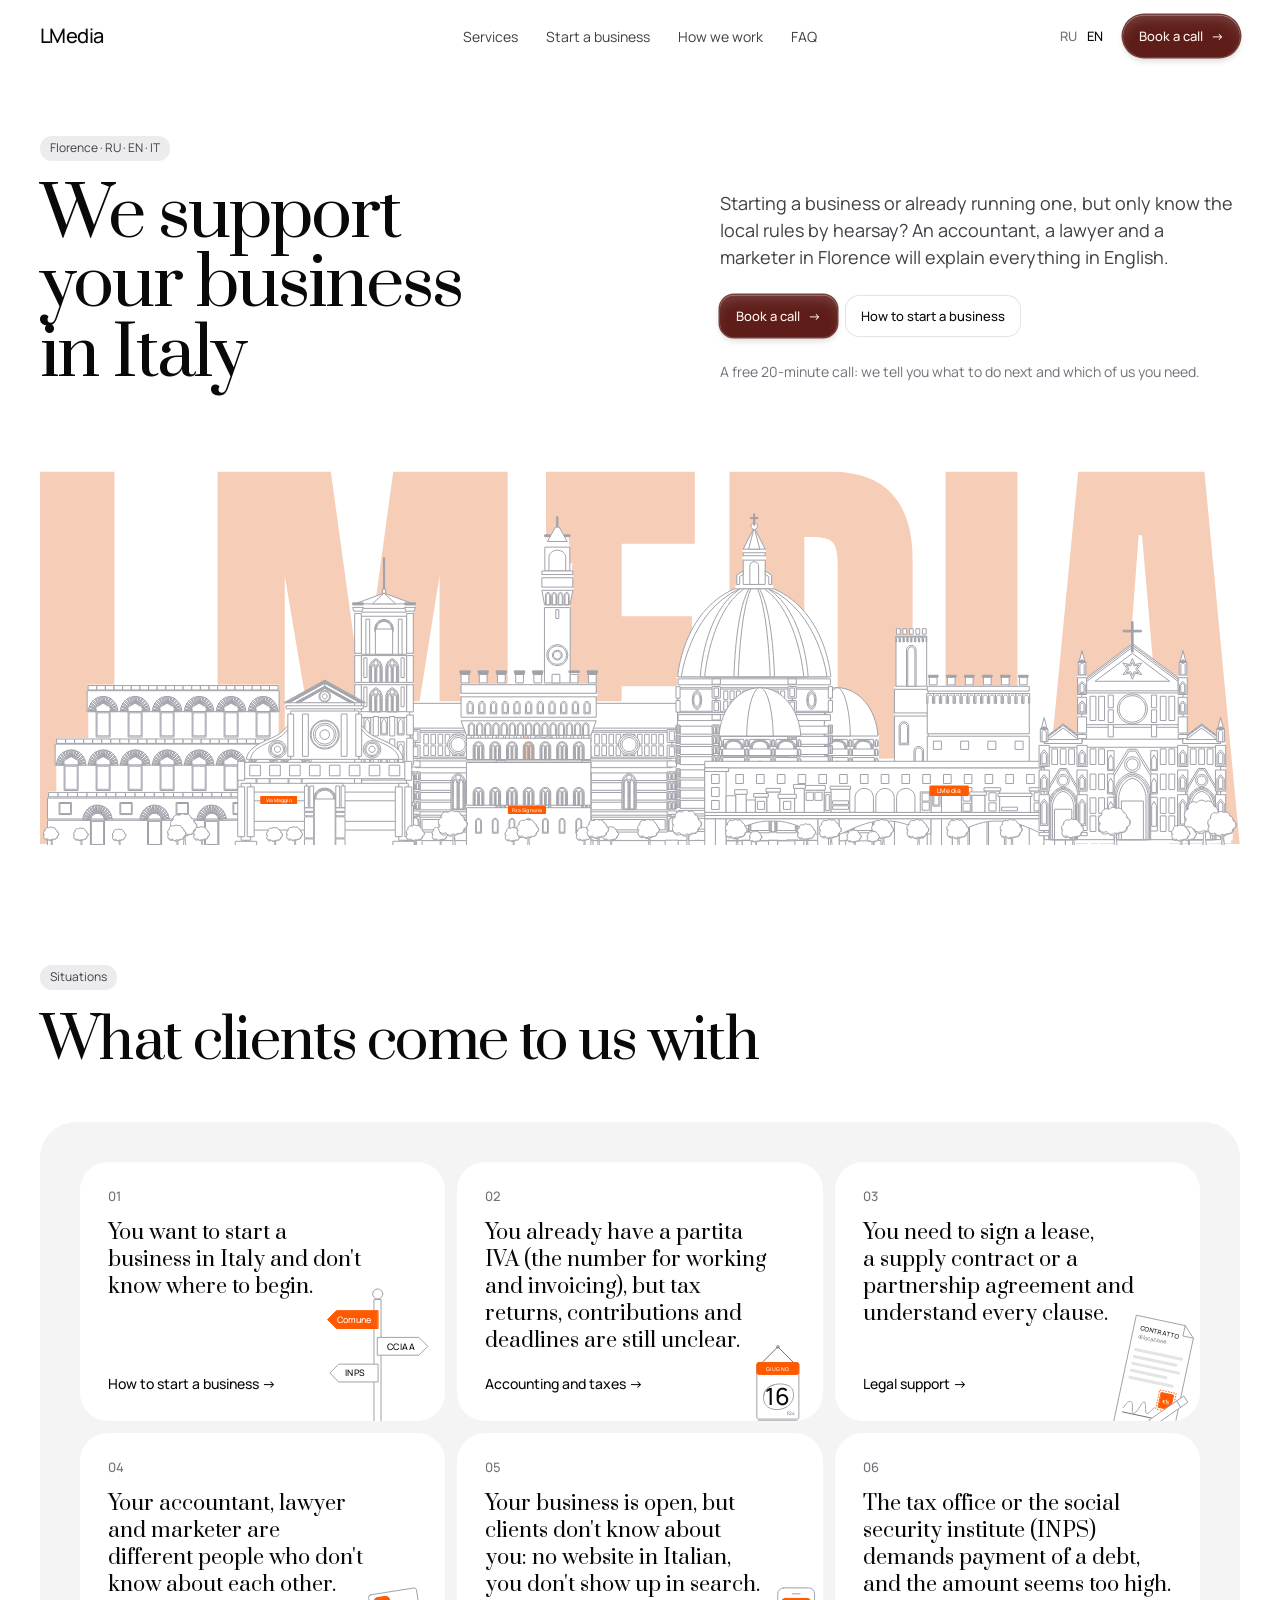
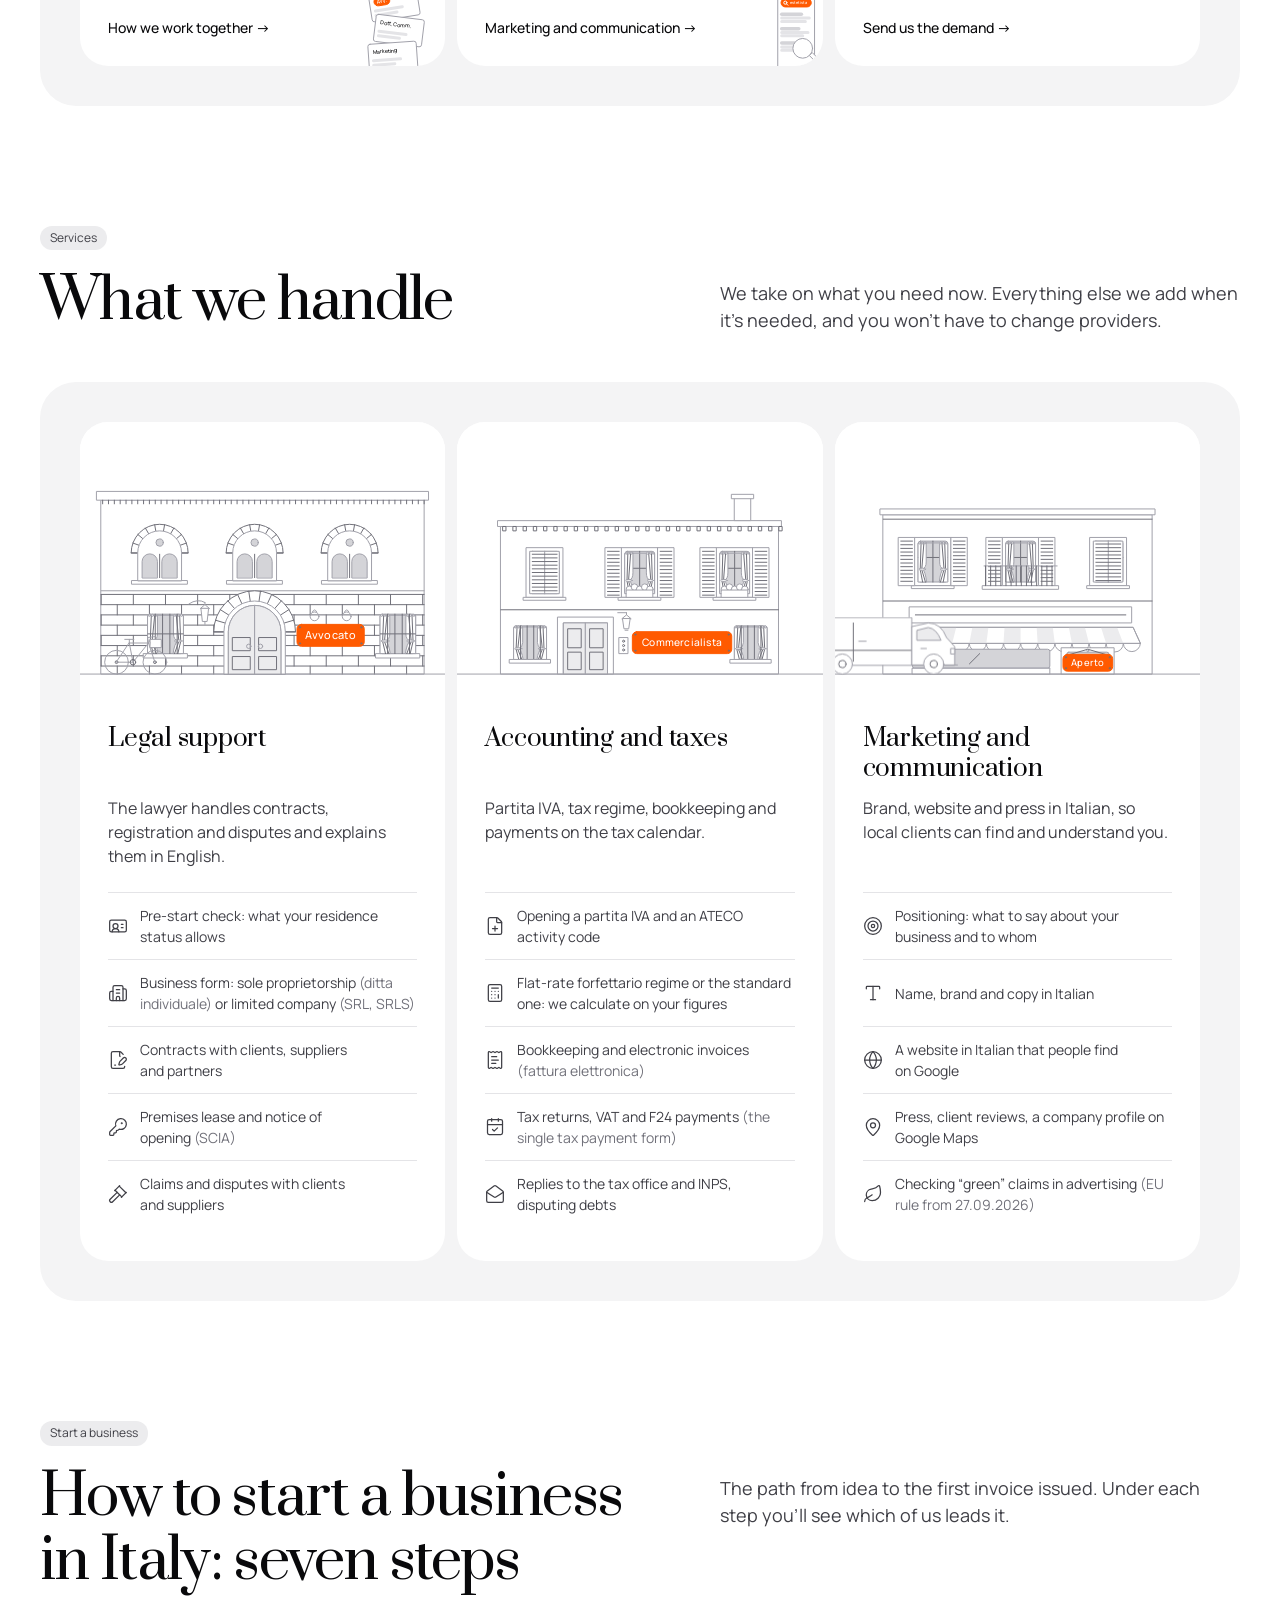
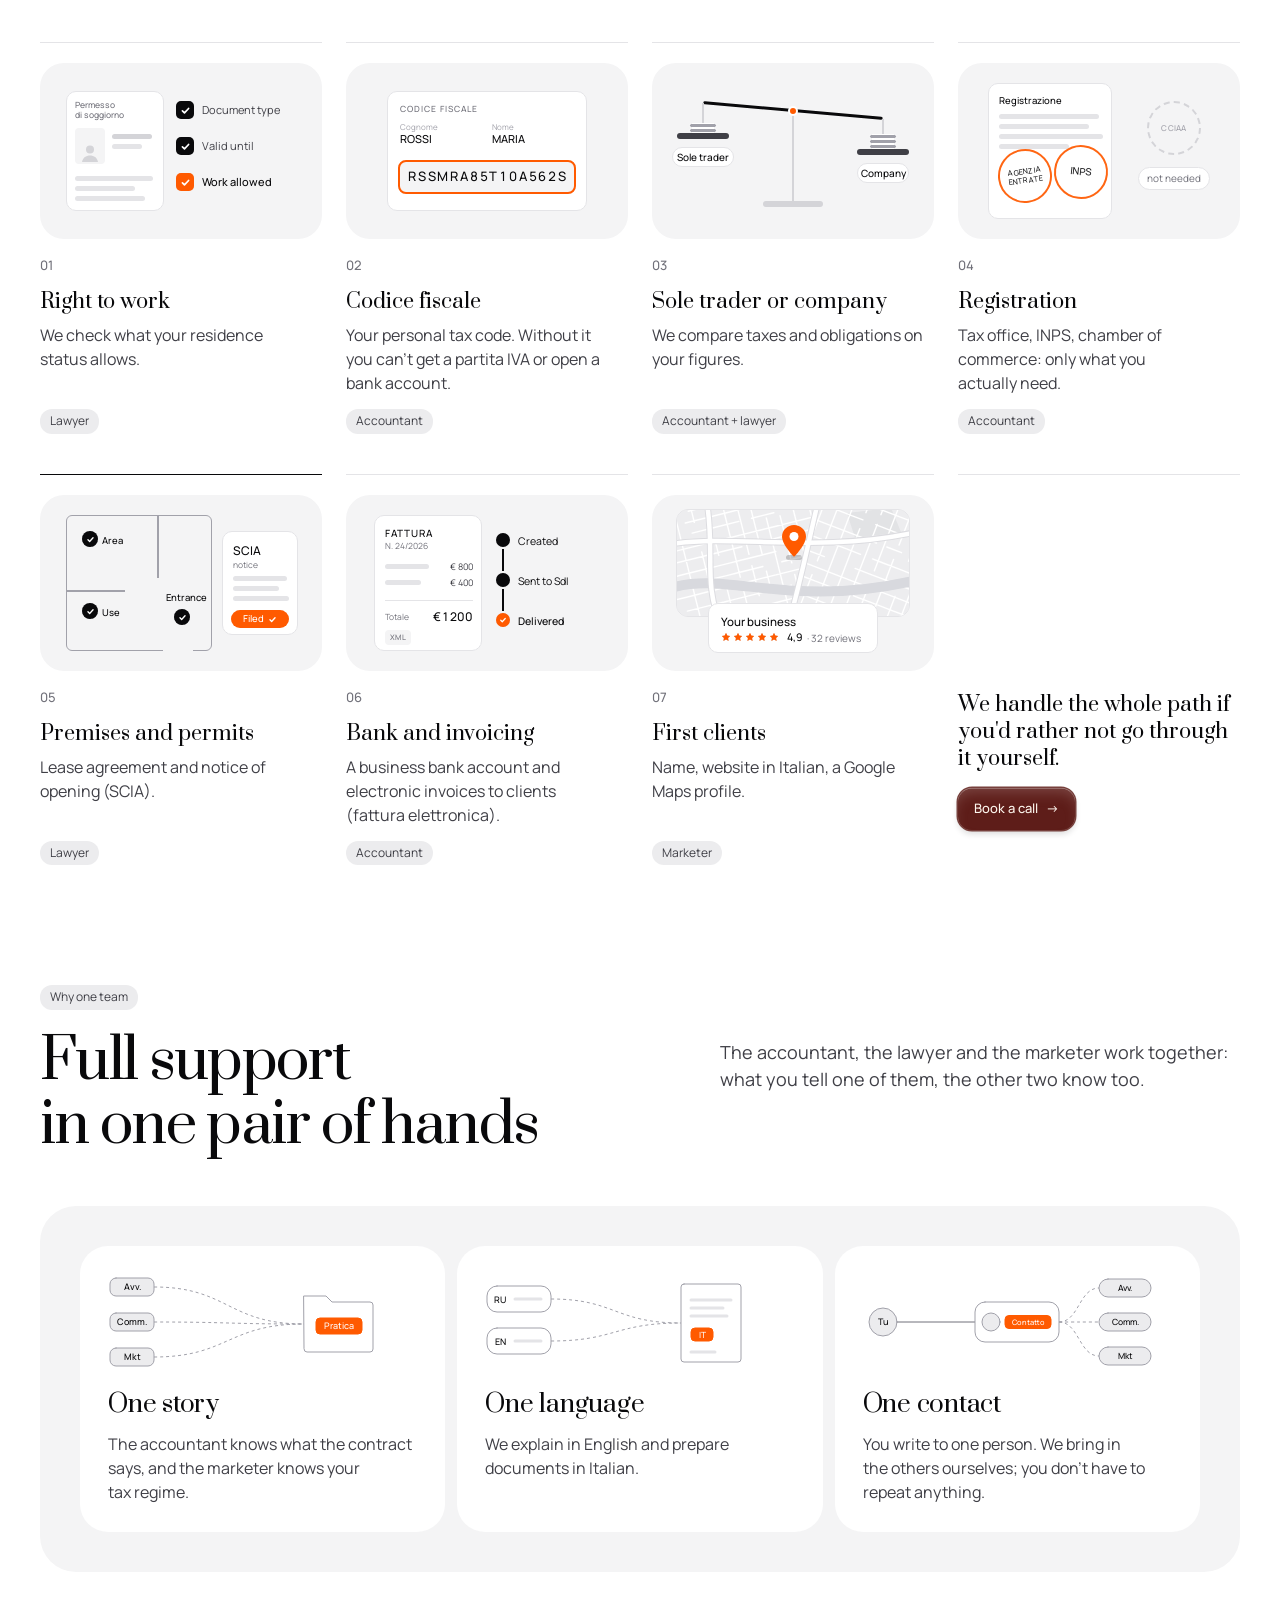
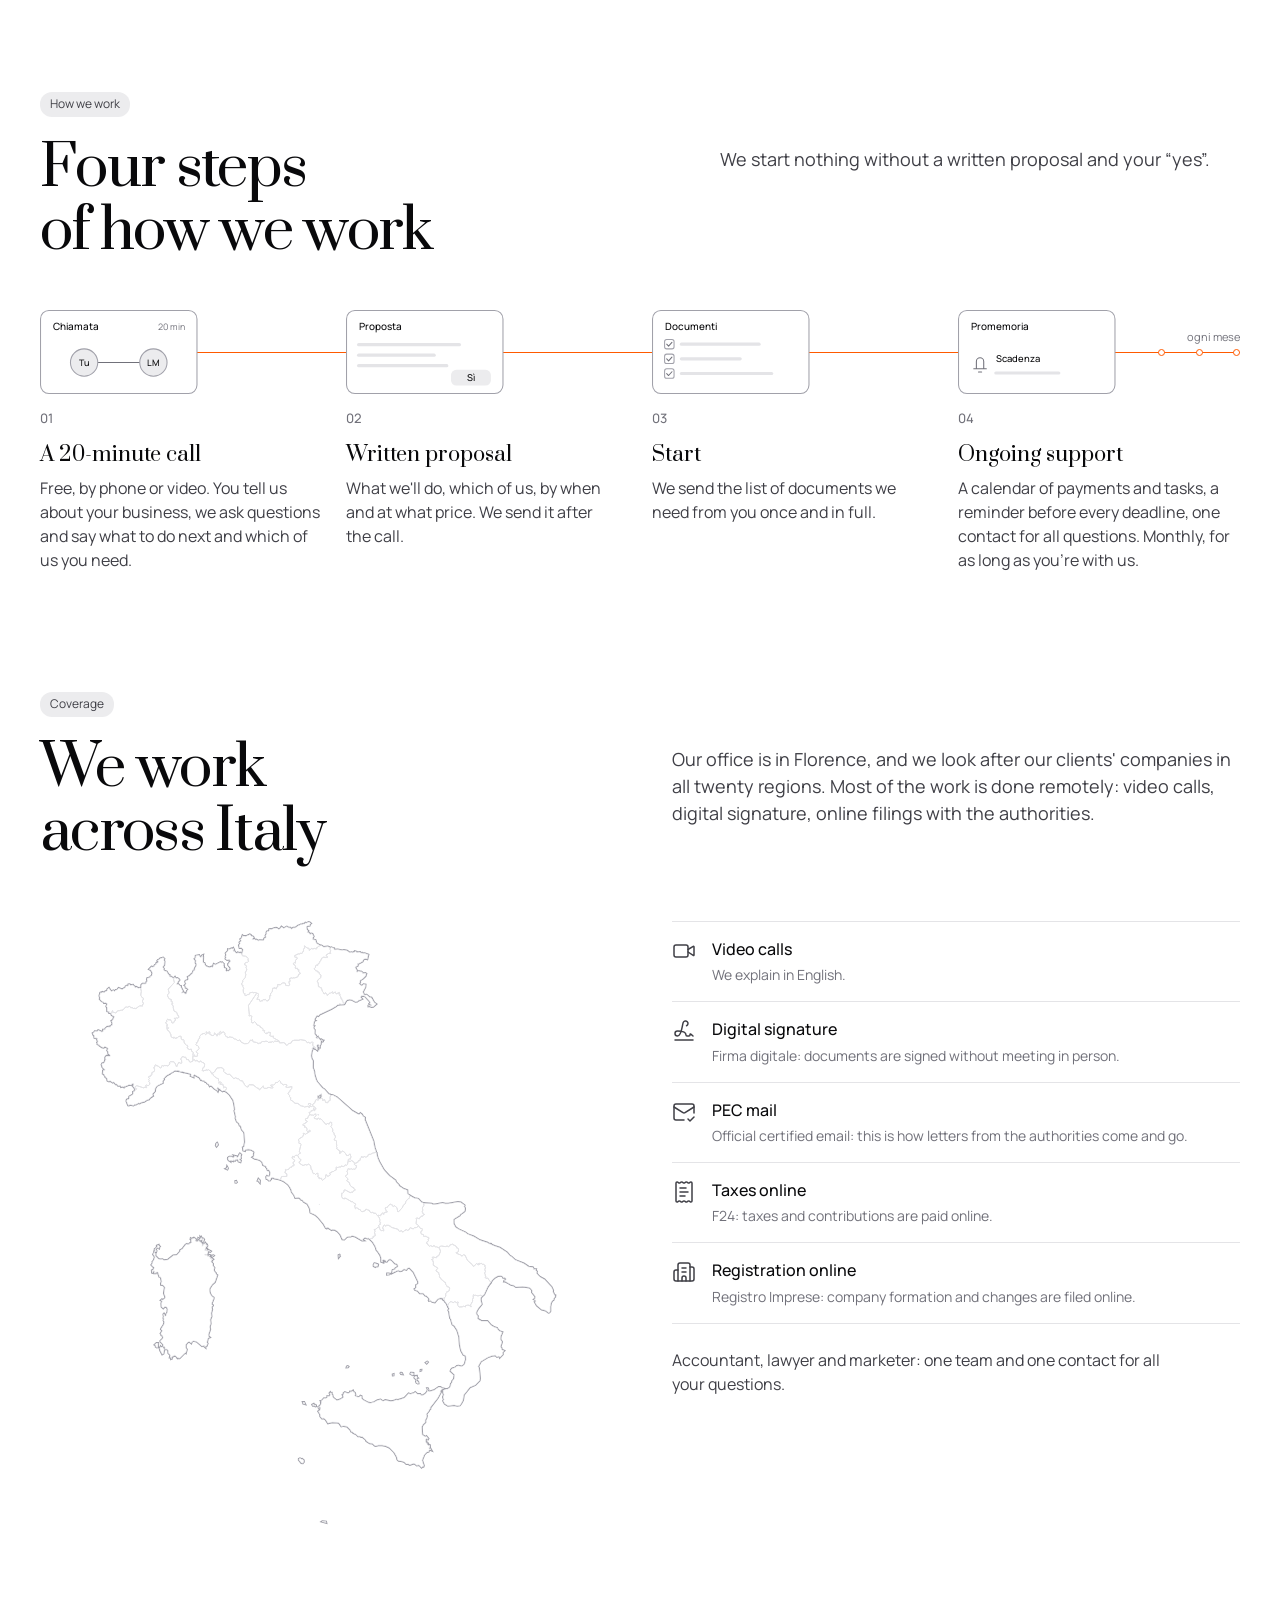
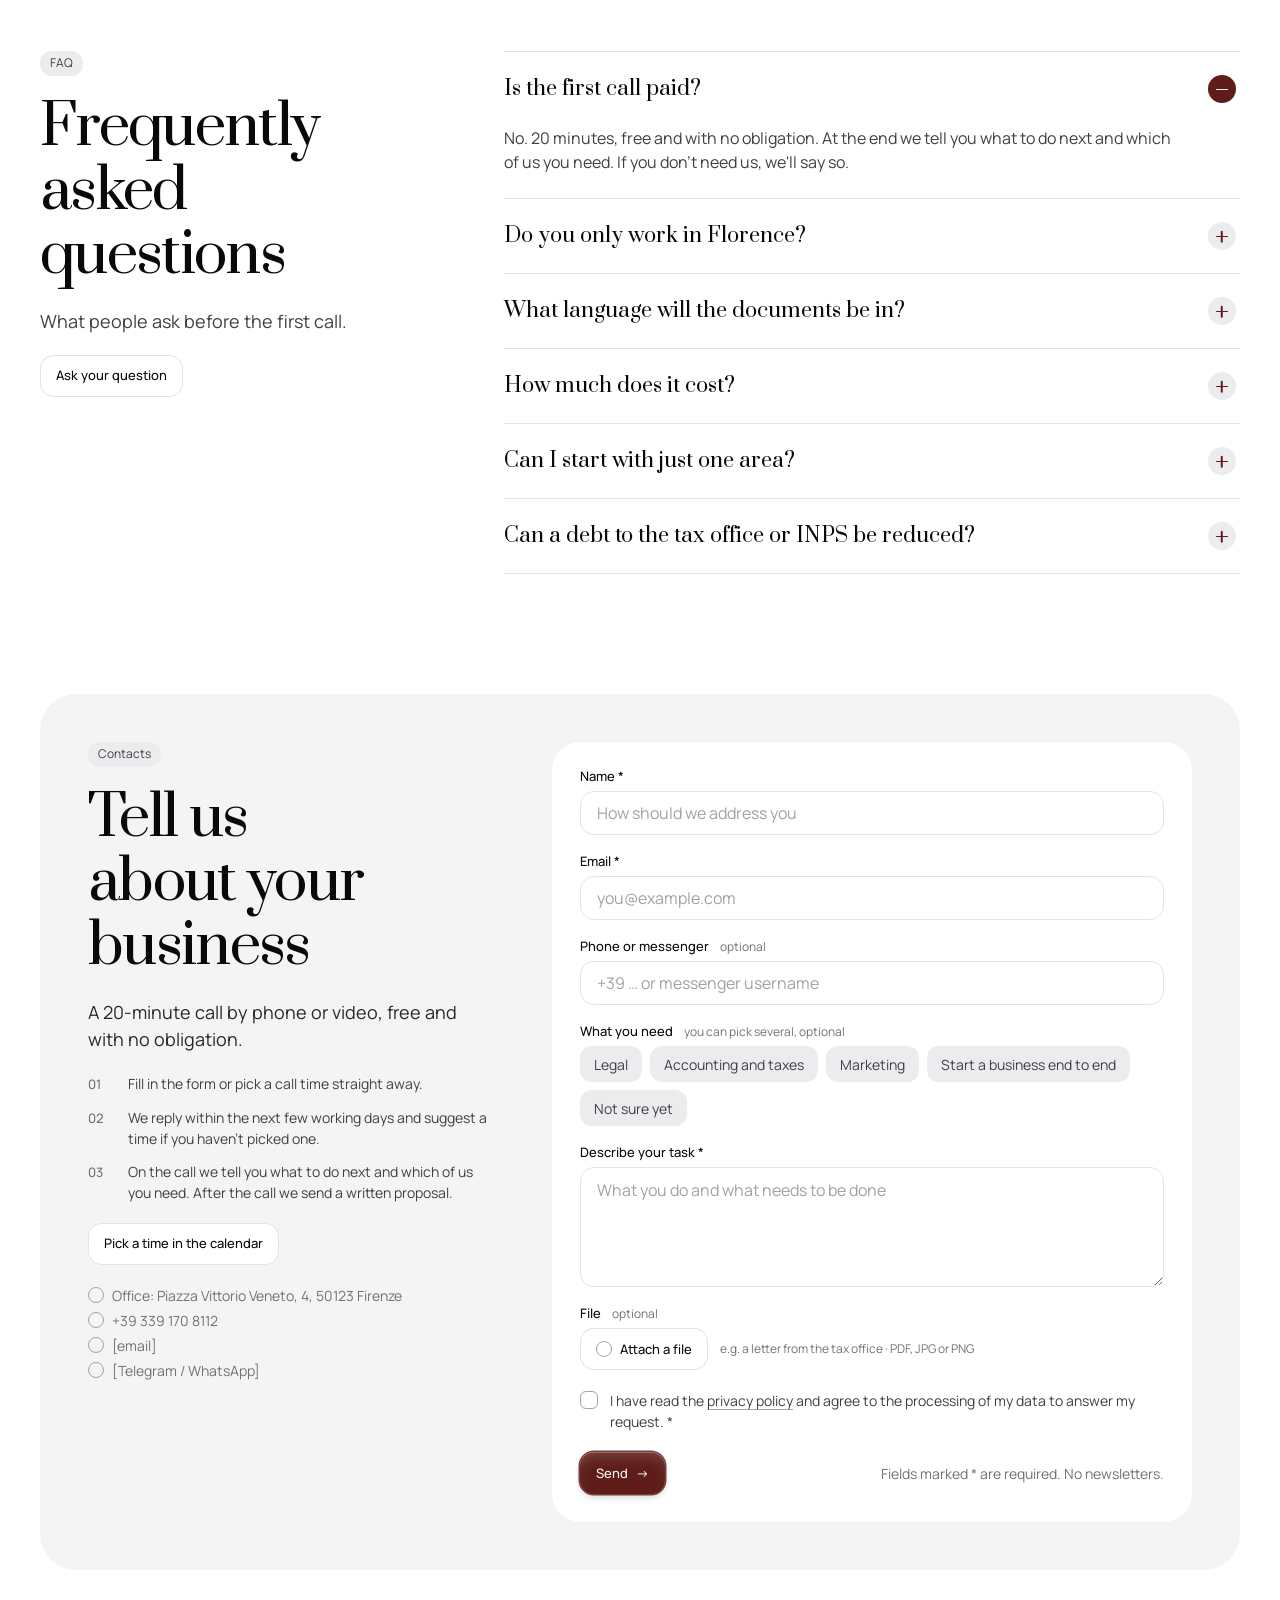
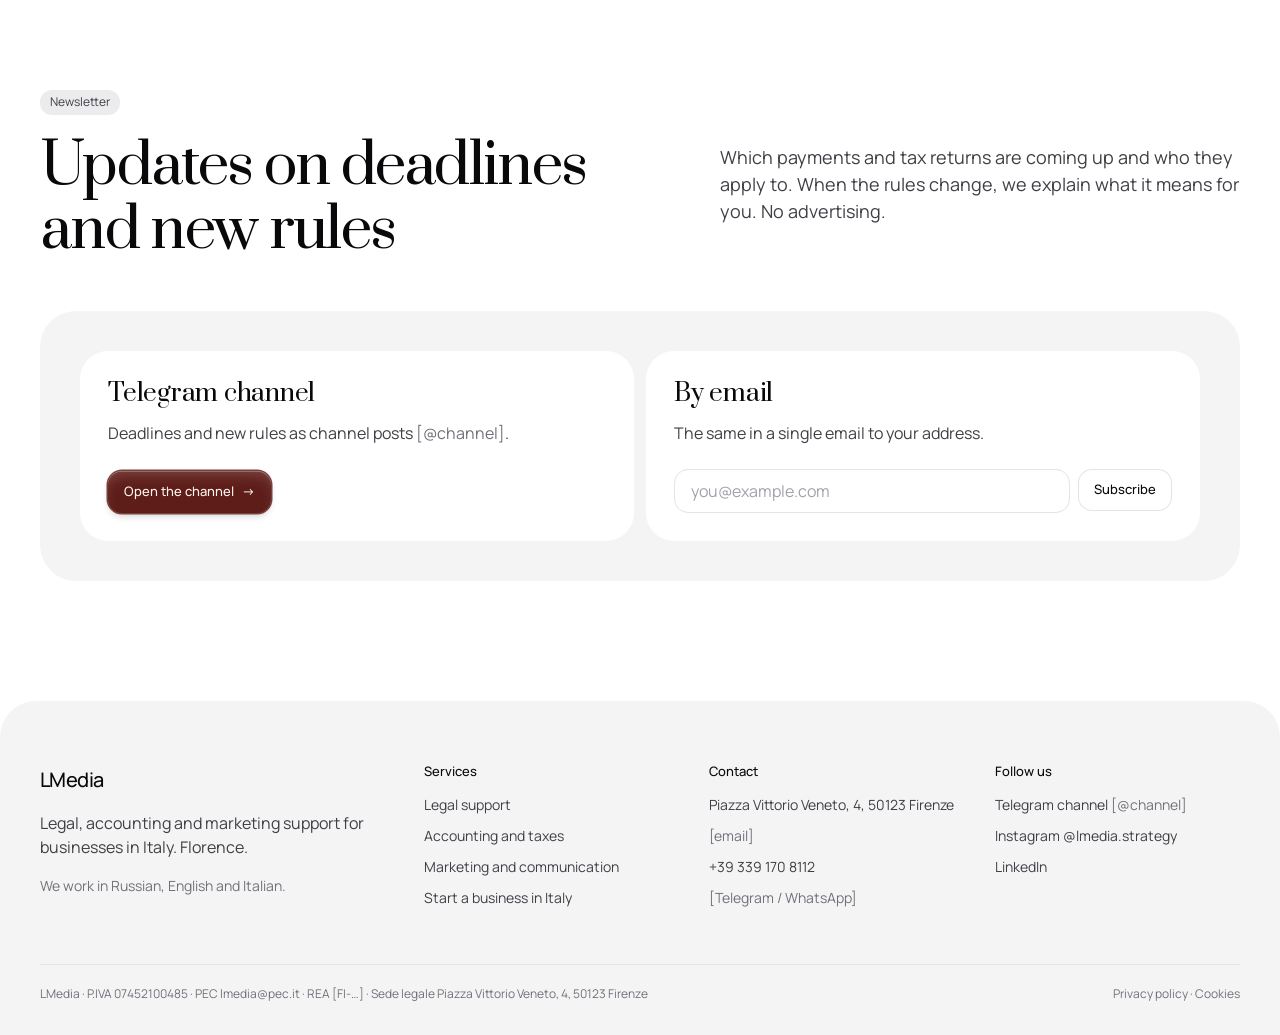
==== en/index.html @ 7269738a "Mention the Florence office and fill the legal address The office is named in the all-Italy lead and" ====
<!DOCTYPE html>
<html lang="en">
<head>
<meta charset="utf-8">
<meta name="viewport" content="width=device-width, initial-scale=1">
<meta name="robots" content="noindex">
<title>LMedia: legal, accounting and marketing support for businesses in Italy</title>
<link rel="alternate" hreflang="ru" href="https://lmedia.it/">
<link rel="alternate" hreflang="en" href="https://lmedia.it/en/">
<link rel="alternate" hreflang="x-default" href="https://lmedia.it/">
<link rel="stylesheet" href="../ds.css?v=651342c45c">
<link rel="preload" href="../fonts/anton-lmedia.woff2" as="font" type="font/woff2" crossorigin>
<link rel="preload" href="../fonts/prata-cyrillic.woff2" as="font" type="font/woff2" crossorigin>
<style>
  .hero { padding-top: 64px; padding-bottom: var(--section); }
  .hero__top { display: grid; grid-template-columns: 1fr minmax(0, 520px); gap: 40px; align-items: start; }
  .hero__aside { display: grid; gap: 24px; justify-items: start; padding-top: 54px; }
  .hero__cta { display: flex; flex-wrap: wrap; gap: 8px; }
  .hero__slot { aspect-ratio: 3 / 1; margin-top: 56px; }
  /* Первый экран (02.11, владелец выбрал вариант «е»): белая Флоренция перед словом LMEDIA. Город —
     img/hero-florence-white.webp (Magnific premium, лицензия в progress.md), небо прозрачное, нижняя строка
     картинки = пол = низ блока. Буквы Anton: базовая линия 0.844em от верха строки → margin-bottom −0.156em;
     заглавные по чернилам 2.708em в ширину и 0.859em в высоту — на > 900 разрядка растягивает слово ровно на
     колонку, над буквами 28px запаса под подъём. */
  /* Anton — только буквы LMEDIA, файл свой (876 байт, SIL OFL 1.1, fonts/OFL-anton.txt): с Google Fonts при блокировке
     запасной шрифт шире и слово обрезалось до «LMED» (замер 02.11) */
  /* вертикальные метрики заданы здесь, а не взяты из файла: у своего файла они другие, и базовая линия ушла под пол
     на 9–33px (замер 02.11); 84.4 % + 15.6 % при line-height 1 дают базовую линию 0.844em от верха строки */
  @font-face { font-family: "Anton LMEDIA"; src: url("../fonts/anton-lmedia.woff2") format("woff2"); font-display: block;
               ascent-override: 84.4%; descent-override: 15.6%; line-gap-override: 0%; }
  .hero__art { position: relative; overflow: clip; container-type: inline-size; --w: 100cqw; --h: calc(100cqw / 3 - 28px); }
  .hero__city { position: absolute; left: 0; bottom: 0; display: block; width: 100%; height: auto; pointer-events: none; }
  .wm { position: absolute; left: 0; bottom: 0; line-height: 1; white-space: nowrap; margin-bottom: -0.156em; color: var(--ember-soft);
        font-family: "Anton LMEDIA", sans-serif; --fs: calc(var(--h) / 0.859); font-size: var(--fs);
        letter-spacing: calc((var(--w) - 2.708 * var(--fs)) / 5); margin-left: -0.038em; }
  .wm__l { display: inline-block; transition: transform 200ms cubic-bezier(0.23, 1, 0.32, 1); }
  /* подъём буквы под курсором — только мышь и тачпад; при «меньше движения» буквы стоят */
  @media (hover: hover) and (pointer: fine) and (prefers-reduced-motion: no-preference) {
    .wm__l:hover { transform: translateY(-3%); }
  }
  .sit { display: grid; grid-template-columns: repeat(3, 1fr); gap: var(--gap-card); }
  .sit .card { display: flex; flex-direction: column; gap: 16px; }
  .sit .step__t { margin-top: 0; text-wrap: balance; }
  .sit .link { padding-top: 4px; margin-top: auto; }
  .steps { display: grid; grid-template-columns: repeat(4, 1fr); gap: 40px 24px; }
  .steps .step { border-top: 1px solid var(--line); padding-top: 20px; display: flex; flex-direction: column; align-items: flex-start; }
  .steps .step__d { margin-bottom: 14px; }
  .steps .step > .tag { margin-top: auto; }
  .steps .step--end { display: grid; gap: 16px; align-content: start; justify-items: start; }
  .steps .step--end .step__t { margin-top: 0; }
  @media (min-width: 641px) { br.m { display: none; } }
  @media (max-width: 640px) { br.d { display: none; } }
  @media (max-width: 900px) {
    .hero__top { grid-template-columns: 1fr; gap: 24px; }
    .hero__aside { padding-top: 0; gap: 20px; }
    .hero__slot { aspect-ratio: 5 / 2; margin-top: 40px; }
    .wm { font-size: calc(var(--w) / 2.708); letter-spacing: 0; }
    .sit { grid-template-columns: 1fr 1fr; }
    .steps { grid-template-columns: 1fr 1fr; }
  }
  @media (max-width: 640px) {
    .hero { padding-top: 32px; }
    .sit { grid-template-columns: 1fr; }
    .steps { grid-template-columns: 1fr; gap: 24px; }
  }
/* svc-street:begin */
/* Блок 4 «Что мы ведём»: три дома линией (кит: линия, серый, плоско) + значки Lucide к пунктам. Генератор —
   proofs/services-street/gen.py --site; руками не править. Исключения Motion и цвета — design-system.md (владелец 06.11).
   Вид Д «языком семи шагов» (владелец 07.11, проба variant-unify-h.html): контур --faint 1 px, стёкла --slot со скруглением
   3 px, табличка — оранжевая плашка с белым текстом; двери --tag, детали и занавески, земля 1 px, небо белое — как были. */
.slot--street { background: var(--card); overflow: clip; }
.street { display: block; width: 100%; height: 100%; font-family: var(--font); }
.street .o { fill: none; stroke: var(--faint); stroke-width: 1; stroke-linecap: round; stroke-linejoin: round; vector-effect: non-scaling-stroke; }
.street .d { fill: none; stroke: var(--meta); stroke-width: 1; stroke-linecap: round; vector-effect: non-scaling-stroke; }
.street .f { fill: var(--card); }
.street .t, .street .o.t { fill: var(--tag); }
.street .o.glass { fill: var(--slot); }                 /* после .o.t: та же сила, побеждает порядок; свет при наведении сильнее */
.street rect.glass { rx: 3px; }
.street .o.plq { fill: var(--ember); stroke: var(--ember); rx: 6px; }
.street text { fill: var(--ink); font-weight: 500; letter-spacing: .02em; }
.street .plq-t { fill: #fff; }
.ico--l { border: 0; border-radius: 0; fill: none; stroke: var(--text); stroke-width: 1.5; stroke-linecap: round; stroke-linejoin: round; }
.street .scene { transform-box: view-box; transform-origin: 50% 92%; transition: transform .3s cubic-bezier(.23, 1, .32, 1); }
.street .leaf { transform-box: fill-box; transition: transform .3s cubic-bezier(.23, 1, .32, 1); }
.street .leaf--l { transform-origin: 0 50%; } .street .leaf--r { transform-origin: 100% 50%; }
.street .inside { fill: var(--text); transition: fill .3s ease-out; }
.street .glass { transition: fill .3s ease-out; }
.svc-card .rows li > * { transition: transform .2s cubic-bezier(.23, 1, .32, 1); }
.street .x-van.pre { transform: translateX(-170px); }
.street .x-van.go { animation: van-in 1.4s cubic-bezier(.23, 1, .32, 1) both; }
@keyframes van-in { from { transform: translateX(-170px); } to { transform: none; } }
@media (hover: hover) and (pointer: fine) {
  .svc-card:hover .street .glass { fill: var(--ember-soft); transition-delay: calc(var(--i, 0) * 40ms); }
  .svc-card:hover .street .inside { fill: var(--ember-soft); }
}
@media (hover: hover) and (pointer: fine) and (prefers-reduced-motion: no-preference) {
  .svc-card:hover .street .scene { transform: scale(1.03); }
  .svc-card:hover .street .leaf { transform: scaleX(.85); }
  .svc-card .rows li:hover > * { transform: translateX(4px); }
}
/* svc-street:end */
/* Шапка секции без лида (блок 3; владелец 08.11: лид убрать, заголовок в одну строку) — одна колонна,
   иначе пустая правая колонна 520 ужимает заголовок до 384 и на 901–1190 он ломается на две строки. */
.sec-head--solo { grid-template-columns: 1fr; }
/* sit-objects:begin */
/* Блок 3 «С чем к нам приходят»: в углу каждой карточки — линейный предмет «с чем приходят» (кит: линия, серый, плоско).
   Генератор — proofs/situations-objects/gen.py --site; руками не править. Размер и место подбирает скрипт блока: самый
   большой предмет с зазором 16 px до строк и стрелки (у 06 — 24), 12 px от правого края; не влез при высоте 72 — без рисунка.
   Без JS — только от 1280 px (дальше карточки не меняют ширину). Движение при наведении — исключение Motion в design-system.md (владелец 07.11). */
.sit .card { position: relative; overflow: clip; }
.sit .card > :not(.sit-art) { position: relative; z-index: 1; }
.sit-art { position: absolute; right: 12px; bottom: -8px; width: 80px; height: 112px; overflow: visible; pointer-events: none; font-family: var(--font); }
.sit:not(.fit) .sit-art { display: none; }
@media (min-width: 1280px) { .sit:not(.fit) .sit-art { display: block; } }   /* ниже без подгонки наезжает на текст (замер 07.11: 1101–1200 → 0 px) */
.sit-art[hidden] { display: none !important; }
/* Вид Д «языком семи шагов» (владелец 07.11, проба variant-unify-h.html): контур --faint 1 px, строки — полоски --line 3 px
   (заголовки выдачи --slot 3.5), одна оранжевая плашка с белым текстом на предмет — исключение цвета в design-system.md. */
.sit-art .o { fill: none; stroke: var(--faint); stroke-width: 1; stroke-linecap: round; stroke-linejoin: round; vector-effect: non-scaling-stroke; }
.sit-art .d { fill: none; stroke: var(--meta); stroke-width: 1; stroke-linecap: round; vector-effect: non-scaling-stroke; }
.sit-art .f { fill: var(--card); } .sit-art .t { fill: var(--tag); }
.sit-art .perf { fill: none; stroke: var(--meta); stroke-width: 1; stroke-dasharray: 1.4 1.4; vector-effect: non-scaling-stroke; }
.sit-art text { fill: var(--ink); font-weight: 500; stroke: none; }
.sit-art text.m { fill: var(--meta); }
.sit-art .txt { stroke: var(--line); stroke-width: 3; }          /* правила ниже — после .o/.d/.f/.t: та же сила, побеждает порядок */
.sit-art .txt2 { stroke: var(--slot); stroke-width: 3.5; }
.sit-art .plq { fill: var(--ember); stroke: var(--ember); }
.sit-art .plq-t { fill: #fff; }
.sit-art .on-plq { stroke: #fff; }
.sit-art .x-bollo .perf { stroke: var(--ember); }
.sit-art .act, .sit-art .vcard { transform-box: fill-box; transition: transform .3s cubic-bezier(.23, 1, .32, 1) var(--d, 0ms); }
.sit-art .act-swing { transform-box: view-box; transform-origin: var(--o); }
.sit-art .vcard { transform-origin: center; transform: rotate(var(--r)); transition-delay: calc(var(--i) * 40ms); }
@media (hover: hover) and (pointer: fine) and (prefers-reduced-motion: no-preference) {
  .sit .card:hover .act-l { transform: translateX(-3px); }
  .sit .card:hover .act-r { transform: translateX(3px); }
  .sit .card:hover .act-swing { transform: rotate(3deg); }
  .sit .card:hover .act-pen { transform: translate(4px, -2px); }
  .sit .card:hover .vcard { transform: translateX(var(--dx)) rotate(0deg); }
  .sit .card:hover .act-lens { transform: translate(-8px, -6px); }
  .sit .card:hover .act-letter { transform: translateY(-8px); }
}
/* sit-objects:end */
/* hero-city:begin */
/* Блок 1: город языком домов блока 4 (владелец 07.11; проба variant-hero-d.html). Генератор — proofs/hero-d/gen.py --site;
   руками не править. Тела белые, обводка --faint 1 px; белая подложка по силуэту прежней картинки (маска), чтобы отсеянные
   стены не открывали буквы LMEDIA; оранжевое — исключение цвета в design-system.md (Hero art). */
.city { aspect-ratio: 2288 / 639; height: auto; overflow: hidden; }
.city .bk { fill: var(--card); }
.city path { fill: var(--card); stroke: var(--faint); stroke-width: 1; stroke-linejoin: round; vector-effect: non-scaling-stroke; }
.city path.ln { fill: var(--faint); stroke-width: .5; }
.city path.x { fill: var(--faint); }
.city path.lit { fill: var(--ember-soft); }
.city .acc .pl { fill: var(--ember); }
.city .acc text { fill: #fff; font-family: var(--font); font-weight: 500; letter-spacing: .02em; }
/* hero-city:end */
/* ci-steps:begin */
/* Блок 5 «Семь шагов»: картинки шагов (владелец 01.11). Источник — ~/card-illustrations: React-компоненты скила
   → статичная разметка (export.sh). Правила картинок ограничены .ci-art; цвета — токены ds.css. */
.steps .ci-zone { position: relative; align-self: stretch; height: 176px; margin-bottom: 20px; background: var(--panel); border-radius: var(--r-small); overflow: hidden; container: ci-zone / inline-size; }
.steps .ci-zone--spacer { background: none; }
.steps .step--end .ci-zone--spacer { margin-bottom: 4px; } /* +16 gap ячейки-призыва = 20, текст на линии номеров */
.steps .step { transition: border-color 120ms ease-out; }
.steps .step.is-active { border-top-color: var(--ink); }
.ci-stage { position: absolute; left: 50%; top: 50%; transform: translate(-50%, -50%) scale(var(--k, 1)); }
@container ci-zone (max-width: 262.0px) { .ci-stage { --k: 0.95; } }
@container ci-zone (max-width: 249.5px) { .ci-stage { --k: 0.90; } }
@container ci-zone (max-width: 237.0px) { .ci-stage { --k: 0.85; } }
@container ci-zone (max-width: 224.5px) { .ci-stage { --k: 0.80; } }
@container ci-zone (max-width: 212.0px) { .ci-stage { --k: 0.75; } }
@container ci-zone (max-width: 199.5px) { .ci-stage { --k: 0.70; } }
@container ci-zone (max-width: 187.0px) { .ci-stage { --k: 0.65; } }
@container ci-zone (max-width: 174.5px) { .ci-stage { --k: 0.60; } }
.ci-art { --ci-bg: var(--card); --ci-zone: var(--panel); --ci-card: var(--card); --ci-line: var(--line); --ci-slot: var(--line); --ci-slot-2: var(--slot);
  --ci-ink: var(--ink); --ci-text: var(--text); --ci-muted: var(--meta); --ci-faint: var(--faint); --ci-tag: var(--tag); --ci-accent: var(--ember); --ci-on-accent: #fff;
  --ci-land: #ededef; --ci-road: #fff; --ci-road-case: #dcdce0; --ci-water: #d8d9de; --ci-park: #e2e3e5; }
@media (max-width: 640px) { .steps .ci-zone--spacer { display: none; } }
/* Тап по шагу запускает его (click). cursor: pointer — страховка для iOS, где click у некликабельного элемента не гарантирован;
   без серой вспышки на тапе. Только на экранах без наведения; на iOS не проверено. */
@media (hover: none) { .steps .step:not(.step--end) { cursor: pointer; -webkit-tap-highlight-color: transparent; } }
/*! tailwindcss v4.3.3 | MIT License | https://tailwindcss.com */
.ci-art, .ci-art {
    --spacing: 0.25rem;
    --font-weight-medium: 500;
    --default-transition-duration: 150ms;
    --default-transition-timing-function: cubic-bezier(0.4, 0, 0.2, 1);
  }
.ci-art .absolute {
    position: absolute;
  }
.ci-art .inset-0 {
    inset: 0px;
  }
.ci-art .top-1\/2 {
    top: calc(1 / 2 * 100%);
  }
.ci-art .bottom-\[-3px\] {
    bottom: -3px;
  }
.ci-art .left-1\/2 {
    left: calc(1 / 2 * 100%);
  }
.ci-art .left-\[3px\] {
    left: 3px;
  }
.ci-art .flex {
    display: flex;
  }
.ci-art .inline-block {
    display: inline-block;
  }
.ci-art .h-\[10px\] {
    height: 10px;
  }
.ci-art .h-\[28px\] {
    height: 28px;
  }
.ci-art .w-\[10px\] {
    width: 10px;
  }
.ci-art .w-\[24px\] {
    width: 24px;
  }
.ci-art .transform {
    transform: var(--tw-rotate-x,) var(--tw-rotate-y,) var(--tw-rotate-z,) var(--tw-skew-x,) var(--tw-skew-y,);
  }
.ci-art .flex-col {
    flex-direction: column;
  }
.ci-art .items-center {
    align-items: center;
  }
.ci-art .justify-between {
    justify-content: space-between;
  }
.ci-art .justify-center {
    justify-content: center;
  }
.ci-art .gap-1 {
    gap: var(--spacing);
  }
.ci-art .overflow-hidden {
    overflow: hidden;
  }
.ci-art .rounded-\[4px\] {
    border-radius: 4px;
  }
.ci-art .rounded-\[5px\] {
    border-radius: 5px;
  }
.ci-art .rounded-\[6px\] {
    border-radius: 6px;
  }
.ci-art .rounded-\[8px\] {
    border-radius: 8px;
  }
.ci-art .rounded-\[10px\] {
    border-radius: 10px;
  }
.ci-art .rounded-\[12px\] {
    border-radius: 12px;
  }
.ci-art .rounded-full {
    border-radius: calc(infinity * 1px);
  }
.ci-art .border {
    border-style: var(--tw-border-style);
    border-width: 1px;
  }
.ci-art .border-2 {
    border-style: var(--tw-border-style);
    border-width: 2px;
  }
.ci-art .border-\[1\.5px\] {
    border-style: var(--tw-border-style);
    border-width: 1.5px;
  }
.ci-art .border-\[2\.5px\] {
    border-style: var(--tw-border-style);
    border-width: 2.5px;
  }
.ci-art .border-dashed {
    --tw-border-style: dashed;
    border-style: dashed;
  }
.ci-art .border-\(--ci-accent\) {
    border-color: var(--ci-accent);
  }
.ci-art .border-\(--ci-card\) {
    border-color: var(--ci-card);
  }
.ci-art .border-\(--ci-faint\) {
    border-color: var(--ci-faint);
  }
.ci-art .border-\(--ci-line\) {
    border-color: var(--ci-line);
  }
.ci-art .border-\(--ci-slot-2\) {
    border-color: var(--ci-slot-2);
  }
.ci-art .bg-\(--ci-accent\) {
    background-color: var(--ci-accent);
  }
.ci-art .bg-\(--ci-card\) {
    background-color: var(--ci-card);
  }
.ci-art .bg-\(--ci-faint\) {
    background-color: var(--ci-faint);
  }
.ci-art .bg-\(--ci-ink\) {
    background-color: var(--ci-ink);
  }
.ci-art .bg-\(--ci-line\) {
    background-color: var(--ci-line);
  }
.ci-art .bg-\(--ci-slot\) {
    background-color: var(--ci-slot);
  }
.ci-art .bg-\(--ci-slot-2\) {
    background-color: var(--ci-slot-2);
  }
.ci-art .bg-\(--ci-text\) {
    background-color: var(--ci-text);
  }
.ci-art .bg-\(--ci-zone\) {
    background-color: var(--ci-zone);
  }
.ci-art .px-2 {
    padding-inline: calc(var(--spacing) * 2);
  }
.ci-art .px-\[5px\] {
    padding-inline: 5px;
  }
.ci-art .px-\[10px\] {
    padding-inline: 10px;
  }
.ci-art .py-\[2px\] {
    padding-block: 2px;
  }
.ci-art .py-\[3px\] {
    padding-block: 3px;
  }
.ci-art .text-center {
    text-align: center;
  }
.ci-art .text-right {
    text-align: right;
  }
.ci-art .text-\[7\.5px\] {
    font-size: 7.5px;
  }
.ci-art .text-\[8\.5px\] {
    font-size: 8.5px;
  }
.ci-art .text-\[8px\] {
    font-size: 8px;
  }
.ci-art .text-\[9\.5px\] {
    font-size: 9.5px;
  }
.ci-art .text-\[9px\] {
    font-size: 9px;
  }
.ci-art .text-\[10\.5px\] {
    font-size: 10.5px;
  }
.ci-art .text-\[10px\] {
    font-size: 10px;
  }
.ci-art .text-\[11\.5px\] {
    font-size: 11.5px;
  }
.ci-art .text-\[11px\] {
    font-size: 11px;
  }
.ci-art .text-\[12px\] {
    font-size: 12px;
  }
.ci-art .text-\[13px\] {
    font-size: 13px;
  }
.ci-art .leading-\[1\.2\] {
    --tw-leading: 1.2;
    line-height: 1.2;
  }
.ci-art .leading-\[1\.15\] {
    --tw-leading: 1.15;
    line-height: 1.15;
  }
.ci-art .leading-\[12px\] {
    --tw-leading: 12px;
    line-height: 12px;
  }
.ci-art .font-medium {
    --tw-font-weight: var(--font-weight-medium);
    font-weight: var(--font-weight-medium);
  }
.ci-art .tracking-\[0\.04em\] {
    --tw-tracking: 0.04em;
    letter-spacing: 0.04em;
  }
.ci-art .tracking-\[0\.06em\] {
    --tw-tracking: 0.06em;
    letter-spacing: 0.06em;
  }
.ci-art .tracking-\[0\.08em\] {
    --tw-tracking: 0.08em;
    letter-spacing: 0.08em;
  }
.ci-art .tracking-\[0\.12em\] {
    --tw-tracking: 0.12em;
    letter-spacing: 0.12em;
  }
.ci-art .whitespace-nowrap {
    white-space: nowrap;
  }
.ci-art .text-\(--ci-accent\) {
    color: var(--ci-accent);
  }
.ci-art .text-\(--ci-bg\) {
    color: var(--ci-bg);
  }
.ci-art .text-\(--ci-faint\) {
    color: var(--ci-faint);
  }
.ci-art .text-\(--ci-ink\) {
    color: var(--ci-ink);
  }
.ci-art .text-\(--ci-muted\) {
    color: var(--ci-muted);
  }
.ci-art .text-\(--ci-on-accent\) {
    color: var(--ci-on-accent);
  }
.ci-art .text-\(--ci-slot-2\) {
    color: var(--ci-slot-2);
  }
.ci-art .text-\(--ci-text\) {
    color: var(--ci-text);
  }
.ci-art .uppercase {
    text-transform: uppercase;
  }
.ci-art .tabular-nums {
    --tw-numeric-spacing: tabular-nums;
    font-variant-numeric: var(--tw-ordinal,) var(--tw-slashed-zero,) var(--tw-numeric-figure,) var(--tw-numeric-spacing,) var(--tw-numeric-fraction,);
  }
.ci-art .opacity-85 {
    opacity: 85%;
  }
.ci-art .transition {
    transition-property: color, background-color, border-color, outline-color, text-decoration-color, fill, stroke, --tw-gradient-from, --tw-gradient-via, --tw-gradient-to, opacity, box-shadow, transform, translate, scale, rotate, filter, -webkit-backdrop-filter, backdrop-filter, display, content-visibility, overlay, pointer-events;
    transition-timing-function: var(--tw-ease, var(--default-transition-timing-function));
    transition-duration: var(--tw-duration, var(--default-transition-duration));
  }
@property --tw-rotate-x {
  syntax: "*";
  inherits: false;
}
@property --tw-rotate-y {
  syntax: "*";
  inherits: false;
}
@property --tw-rotate-z {
  syntax: "*";
  inherits: false;
}
@property --tw-skew-x {
  syntax: "*";
  inherits: false;
}
@property --tw-skew-y {
  syntax: "*";
  inherits: false;
}
@property --tw-border-style {
  syntax: "*";
  inherits: false;
  initial-value: solid;
}
@property --tw-leading {
  syntax: "*";
  inherits: false;
}
@property --tw-font-weight {
  syntax: "*";
  inherits: false;
}
@property --tw-tracking {
  syntax: "*";
  inherits: false;
}
@property --tw-ordinal {
  syntax: "*";
  inherits: false;
}
@property --tw-slashed-zero {
  syntax: "*";
  inherits: false;
}
@property --tw-numeric-figure {
  syntax: "*";
  inherits: false;
}
@property --tw-numeric-spacing {
  syntax: "*";
  inherits: false;
}
@property --tw-numeric-fraction {
  syntax: "*";
  inherits: false;
}
@supports ((-webkit-hyphens: none) and (not (margin-trim: inline))) or ((-moz-orient: inline) and (not (color:rgb(from red r g b)))) {
    .ci-art *, .ci-art ::before, .ci-art ::after, .ci-art ::backdrop {
      --tw-rotate-x: initial;
      --tw-rotate-y: initial;
      --tw-rotate-z: initial;
      --tw-skew-x: initial;
      --tw-skew-y: initial;
      --tw-border-style: solid;
      --tw-leading: initial;
      --tw-font-weight: initial;
      --tw-tracking: initial;
      --tw-ordinal: initial;
      --tw-slashed-zero: initial;
      --tw-numeric-figure: initial;
      --tw-numeric-spacing: initial;
      --tw-numeric-fraction: initial;
    }
  }
.ci-art svg { display: block; }
/* ci-steps:end */
  .sub { display: grid; grid-template-columns: repeat(2, minmax(0, 1fr)); gap: var(--gap-card); }
  .sub .card { display: flex; flex-direction: column; align-items: flex-start; }
  .sub .card > .body { margin-bottom: 24px; }
  .sub .card > :last-child { margin-top: auto; }
  .sub__form { display: flex; flex-wrap: wrap; gap: 8px; width: 100%; }
  .sub__form .input { flex: 1 1 220px; min-width: 0; }
  @media (max-width: 640px) { .sub { grid-template-columns: 1fr; } }
  .why { display: grid; grid-template-columns: repeat(3, 1fr); gap: var(--gap-card); }
  .why .card { display: grid; align-content: start; }
  .how { display: grid; grid-template-columns: repeat(4, 1fr); gap: 40px 24px; }
  .how .step { border-top: 1px solid var(--line); padding-top: 20px; }
  .team { display: grid; grid-template-columns: repeat(3, 1fr); gap: var(--gap-card); }
  .team .slot { aspect-ratio: 4 / 3; }
  .team { grid-template-rows: repeat(4, auto) 1fr; }
  .team .card { display: grid; grid-row: span 5; grid-template-rows: subgrid; row-gap: 0; }
  .team .card__tags { align-self: end; }
  .form { display: grid; gap: 20px; }
  .field__hint { font-size: 12px; color: var(--meta); font-weight: 400; margin-left: 8px; }
  .addr { display: grid; gap: 4px; }
  @media (max-width: 900px) {
    .why, .team { grid-template-columns: 1fr; }
    .how { grid-template-columns: 1fr 1fr; }
  }
  @media (max-width: 640px) { .how { grid-template-columns: 1fr; gap: 24px; } }
/* why-art:begin */
/* Блок 6 «Почему одна команда»: над заголовком карточки — схема «тонкие линии сходятся в одну точку» (владелец 07.11,
   проба variant-why.html, вариант Г «по Sequence»). Генератор — proofs/why/gen.py --site; руками не править.
   Язык семи шагов: контур --faint 1, мелкие линии --meta 1, пунктир «подключаем мы» --faint, полоски --line 3; одна
   оранжевая плашка с белым текстом на рисунок — исключение цвета в design-system.md. Высота рисунка 96 при ширине 300,
   уже — сжимается вместе с карточкой. */
.why { grid-template-columns: repeat(3, minmax(0, 1fr)); }   /* minmax(0, …): иначе Safari раздувает колонку картинкой (блок 4, 07.11) */
@media (max-width: 900px) { .why { grid-template-columns: 1fr; } }
.why-art { display: block; width: 100%; max-width: 300px; height: auto; margin-bottom: 20px; overflow: visible; }
.why-art .o { fill: none; stroke: var(--faint); stroke-width: 1; stroke-linecap: round; stroke-linejoin: round; vector-effect: non-scaling-stroke; }
.why-art .d { fill: none; stroke: var(--meta); stroke-width: 1; stroke-linecap: round; vector-effect: non-scaling-stroke; }
.why-art .dash { fill: none; stroke: var(--faint); stroke-width: 1; stroke-dasharray: 3 3; vector-effect: non-scaling-stroke;
                 transition: stroke 120ms ease-out; }
.why-art .f { fill: var(--card); } .why-art .t { fill: var(--tag); }
.why-art .txt { fill: none; stroke: var(--line); stroke-width: 3; stroke-linecap: round; }
.why-art text { font-family: var(--font); font-weight: 500; fill: var(--ink); stroke: none; }
.why-art text.m { fill: var(--meta); font-weight: 400; }
.why-art .plq { fill: var(--ember); stroke: var(--ember); stroke-width: 1; vector-effect: non-scaling-stroke; }  /* после .o/.t: та же сила, побеждает порядок */
.why-art text.plq-t { fill: #fff; }
/* Движение при наведении — исключение Motion в design-system.md (владелец 07.11): пунктир карточки под мышью темнеет и
   «течёт» по своему направлению (к папке, к листу IT, от контакта к остальным); ушла мышь — стоит. */
@keyframes why-flow { from { stroke-dashoffset: 6; } to { stroke-dashoffset: 0; } }
@media (hover: hover) and (pointer: fine) {
  .why .card:hover .why-art .dash { stroke: var(--meta); }
}
@media (hover: hover) and (pointer: fine) and (prefers-reduced-motion: no-preference) {
  .why .card:hover .why-art .dash { animation: why-flow .6s linear infinite; }
}
/* why-art:end */
/* how-art:begin */
/* Блок 7 «Четыре шага нашей работы»: над каждым шагом — рельс, на нём карточка 150×80 языком блока 6 (владелец 07.11,
   проба variant-how-b2.html, вариант Б′). Генератор — proofs/how/gen.py --site; руками не править.
   Между карточками — серый пунктир --faint 3/3, поверх — оранжевая линия --ember 1.5; после 04 — хвост с отметками
   месяцев «ogni mese». Разметка — конечный кадр (без JS и при reduced motion стоит он); движение — скрипт how-art
   сразу после блока: исключение Motion в design-system.md. */
/* minmax(0, …): с картинкой Safari раздувал колонку (блок 4); медиа-правила повторены — иначе эта строка их перебивает */
.how { grid-template-columns: repeat(4, minmax(0, 1fr)); }
@media (max-width: 900px) { .how { grid-template-columns: repeat(2, minmax(0, 1fr)); } }
@media (max-width: 640px) { .how { grid-template-columns: minmax(0, 1fr); } }
.how--b3 .step { border-top: 0; padding-top: 0; }   /* линия-разделитель шага (кит: Step divider) заменена рельсом */
.hb2-rail { position: relative; height: 80px; margin-bottom: 20px; }
/* линии идут от правого края карточки (под ней линии нет) через промежуток колонок (24) к следующей карточке */
.hb2-line { position: absolute; left: 150px; right: -24px; top: 40px; height: 1px;
            background: repeating-linear-gradient(90deg, var(--faint) 0 3px, transparent 3px 6px); }
.hb3-prog { position: absolute; left: 150px; right: -24px; top: 39.5px; height: 1.5px; background: var(--ember); }
.hb3-tail .hb2-line, .hb3-tail .hb3-prog { right: 0; }
/* конечный кадр: карточка чуть увеличена и так стоит (владелец 07.11: «как увеличивается, так и замирает»); растёт от
   левого края, чтобы левый край оставался на линии номера */
.hb2-card { position: relative; display: block; width: 150px; height: 80px; overflow: visible;
            transform-origin: 0 50%; transform: scale(1.05); }
.hb2-card .o { fill: none; stroke: var(--faint); stroke-width: 1; vector-effect: non-scaling-stroke; }
.hb2-card .f { fill: var(--card); } .hb2-card .t { fill: var(--tag); }
.hb2-card .d { fill: none; stroke: var(--meta); stroke-width: 1; stroke-linecap: round; stroke-linejoin: round; vector-effect: non-scaling-stroke; }
.hb2-card .txt { fill: none; stroke: var(--line); stroke-width: 3; stroke-linecap: round; }
.hb2-card text { font-family: var(--font); font-weight: 500; fill: var(--ink); }
.hb2-card text.m { fill: var(--meta); font-weight: 400; }
/* «Sì» — серая плашка кита (--tag, текст --ink) во всех состояниях (владелец 08.11) */
.hb2-card .plq { fill: var(--tag); } .hb2-card text.plq-t { fill: var(--ink); }
.hb2-card .a-link, .hb2-card .a-tick { stroke-dasharray: 1 1; }
.hb2-card .a-yes { transform-box: fill-box; transform-origin: center; }
.hb2-card .a-bell { transform-box: fill-box; transform-origin: 50% 0; }
.hb2-mo { position: absolute; top: 37px; width: 7px; height: 7px; border-radius: 50%; background: var(--card);
          border: 1px solid var(--ember); box-sizing: border-box; }
/* отметки месяцев — по хвосту после карточки (150), а не от правого края: в узкой колонке иначе налезают на карточку */
.hb2-mo--1 { left: calc(150px + (100% - 157px) * .4); } .hb2-mo--2 { left: calc(150px + (100% - 157px) * .7); }
.hb2-mo--3 { left: calc(100% - 7px); }
.hb2-note { position: absolute; right: 0; top: 18px; font: 400 11px/1.2 var(--font); color: var(--meta); }
/* 901–1000: хвост после карточки 04 короче 50 px — подпись налезает на карточку, оставляем две отметки без подписи */
@media (min-width: 901px) and (max-width: 1000px) { .hb2-note, .hb2-mo--2 { display: none; } }
/* две колонки: правый шаг строки ни с чем справа не связан — линии до края колонки (на пробе пунктир уходил на 24 дальше) */
@media (max-width: 900px) { .how--b3 .step:nth-child(2n) .hb2-line, .how--b3 .step:nth-child(2n) .hb3-prog { right: 0; } }
@media (max-width: 640px) { .hb2-line, .hb3-prog { right: 0; } }
/* how-art:end */
/* italy-art:begin */
/* Блок 8 «Работаем по всей Италии»: карта регионов (EPS Magnific) и строки с иконками Lucide. Генератор — proofs/italy/gen.py --site; руками не править. */
  .it-defs { position: absolute; overflow: hidden; }
  .it { display: grid; grid-template-columns: minmax(0, 1fr) minmax(0, 1fr); gap: 40px 64px; align-items: start; }
  .it-art { display: flex; justify-content: center; }
  .it-mapbox { position: relative; width: 100%; max-width: 480px; }
  .it-map { display: block; width: 100%; height: auto; overflow: visible; }
  .it-coast { fill: none; stroke: var(--faint); stroke-width: 2; pointer-events: none; }
  .it-land { stroke: none; }
  .it-reg { fill: var(--card); cursor: default; transition: fill 120ms ease-out; }
  .it-reg.is-on { fill: var(--ember-soft); }
  .it-borders { fill: none; stroke: var(--line); stroke-width: 1; pointer-events: none; }
  /* подпись региона: плашка --ember с белым текстом, как плашки блоков 3, 4, 6; появляется у середины региона */
  .it-label { position: absolute; left: 0; top: 0; transform: translate(-50%, -50%); padding: 3px 8px; border-radius: 6px;
              background: var(--ember); color: #fff; font: 500 12px/1.3 var(--font); white-space: nowrap; pointer-events: none;
              opacity: 0; transition: opacity 120ms ease-out; }
  .it-label.is-on { opacity: 1; }
  .it-side { padding-top: 8px; }
  /* шапка блока — на той же сетке, что карта и строки: лид начинается там же, где строки с иконками (владелец 08.11) */
  @media (min-width: 901px) { .sec-head.it-head { grid-template-columns: minmax(0, 1fr) minmax(0, 1fr); column-gap: 64px; } }
  .it-ico { display: block; flex: none; width: 24px; height: 24px; fill: none; stroke: var(--text); stroke-width: 1.5;
            stroke-linecap: round; stroke-linejoin: round; }
  .it-t { font-size: 16px; line-height: 1.4; font-weight: 500; color: var(--ink); }
  .it-d { margin: 4px 0 0; font-size: 14px; line-height: 1.5; color: var(--meta); }
  /* строки — как List row кита: линия --line сверху, иконка слева (владелец 08.11: «Вариант 1 · Строки с иконками») */
  .it-list { margin: 0; padding: 0; list-style: none; border-bottom: 1px solid var(--line); }
  .it-list li { display: flex; gap: 16px; align-items: flex-start; padding: 16px 0; border-top: 1px solid var(--line); }
  .it-list li > div { transition: transform .2s cubic-bezier(0.23, 1, 0.32, 1); }
  .it-list .it-ico { margin-top: 1px; transition: transform .2s cubic-bezier(0.23, 1, 0.32, 1); }
  .it-team { margin-top: 24px; }
  /* движение строк: под мышью строка уезжает на 4 px вместе с иконкой, как строки услуг блока 4; сами иконки стоят
     (владелец 08.11: «сделать без анимации», сдвиг — «оставить») */
  @media (hover: hover) and (pointer: fine) and (prefers-reduced-motion: no-preference) {
    .it-list li:hover > div, .it-list li:hover .it-ico { transform: translateX(4px); }
  }
  @media (max-width: 900px) { .it { grid-template-columns: minmax(0, 1fr); } .it-mapbox { max-width: 420px; } }
/* italy-art:end */
</style>
</head>
<body>

<!-- 1 · Header -->
<header class="hdr"><div class="wrap hdr__in">
  <a class="logo" href="#">LMedia</a>
  <nav class="nav">
    <a href="#services">Services</a><a href="#start">Start a business</a><a href="#how">How we work</a><a href="#faq">FAQ</a>
  </nav>
  <div class="hdr__end">
    <div class="lang"><a href="../" hreflang="ru" lang="ru">RU</a><b>EN</b></div>
    <button class="btn btn--secondary btn--menu" type="button" aria-expanded="false" aria-controls="menu"><span class="menu__open">Menu</span><span class="menu__close">Close</span></button>
    <a class="btn btn--primary btn--pill" href="#contact"><span class="btn__long">Book a call</span><span class="btn__short">Call</span></a>
  </div>
</div>
<nav class="menu" id="menu" hidden>
  <a href="#services">Services</a><a href="#start">Start a business</a><a href="#how">How we work</a><a href="#faq">FAQ</a>
  <div class="lang"><a href="../" hreflang="ru" lang="ru">RU</a><b>EN</b></div>
</nav>
<script>
/* Меню телефона (кит, «Открытое меню»): панель под шапкой, закрывается той же кнопкой или выбором ссылки;
   окно шире 640 — меню закрыто (кнопки там нет). */
(() => {
  const btn = document.querySelector(".btn--menu"), menu = document.getElementById("menu");
  const set = (open) => { menu.hidden = !open; btn.setAttribute("aria-expanded", String(open)); };
  btn.addEventListener("click", () => set(menu.hidden));
  menu.addEventListener("click", (e) => { if (e.target.closest("a")) set(false); });
  document.addEventListener("keydown", (e) => { if (e.key === "Escape" && !menu.hidden) { set(false); btn.focus(); } });
  matchMedia("(min-width: 641px)").addEventListener("change", (e) => { if (e.matches) set(false); });
})();
</script>
</header>

<main>
<!-- 2 · Hero -->
<section class="hero wrap">
  <div class="hero__top">
    <div>
      <span class="tag">Florence · RU · EN · IT</span>
      <h1 class="display">We support<br class="d"> your business<br class="d"> in Italy</h1>
    </div>
    <div class="hero__aside">
      <p class="lead">Starting a business or already running one, but only know the local rules by hearsay? An accountant, a lawyer and a marketer in Florence will explain everything in English.</p>
      <div class="hero__cta">
        <a class="btn btn--primary" href="#contact">Book a call</a>
        <a class="btn btn--secondary" href="#start">How to start a business</a>
      </div>
      <p class="small">A free 20-minute call: we tell you what to do next and which of us you need.</p>
    </div>
  </div>
  <div class="hero__slot hero__art"><span class="wm" aria-hidden="true"><span class="wm__l">L</span><span class="wm__l">M</span><span class="wm__l">E</span><span class="wm__l">D</span><span class="wm__l">I</span><span class="wm__l">A</span></span><!-- hero-city:begin --><svg class="hero__city city" viewBox="79.35 241.22 3643.82 1017.66" preserveAspectRatio="xMidYMax meet" aria-hidden="true" focusable="false"><mask id="city-mk" style="mask-type: alpha"><image href="[data-uri]" x="79.35" y="241.22" width="3643.82" height="1017.66" preserveAspectRatio="none"/></mask><rect class="bk" x="79.35" y="241.22" width="3643.82" height="1017.66" mask="url(#city-mk)"/><path d="M2673.9 785.7L2776.4 785.7L2776.4 857.5L2673.9 857.5L2673.9 785.7Z"/><path d="M2678.6 624.6L2771.8 624.6L2771.8 776.3L2678.6 776.3L2678.6 624.6Z"/><path d="M2673.9 866.9L2776.4 866.9L2776.4 1260.5L2673.9 1260.5L2673.9 866.9Z"/><path d="M2702.6 883.8C2694.6 883.8 2688.1 890 2688.1 897.6L2688.1 954.1L2717.1 954.1L2717.1 897.6C2717.1 890 2710.6 883.8 2702.6 883.8Z"/><path d="M2702.6 888.4C2696.6 888.4 2691.8 894.1 2691.8 901.1L2691.8 949.6L2713.4 949.6L2713.4 901.1C2713.4 894.1 2708.6 888.4 2702.6 888.4Z"/><path d="M2747.7 959.1C2739.7 959.1 2733.2 965.2 2733.2 972.8L2733.2 1029.3L2762.3 1029.3L2762.3 972.8C2762.3 965.2 2755.8 959.1 2747.7 959.1Z"/><path d="M2747.7 963.6C2741.8 963.6 2737 969.3 2737 976.4L2737 1024.8L2758.5 1024.8L2758.5 976.4C2758.5 969.3 2753.7 963.6 2747.7 963.6Z"/><path d="M2702.6 1092C2694.6 1092 2688.1 1098.2 2688.1 1105.8L2688.1 1162.2L2717.1 1162.2L2717.1 1105.8C2717.1 1098.2 2710.6 1092 2702.6 1092Z"/><path d="M2702.6 1096.5C2696.6 1096.5 2691.8 1102.2 2691.8 1109.3L2691.8 1157.8L2713.4 1157.8L2713.4 1109.3C2713.4 1102.2 2708.6 1096.5 2702.6 1096.5Z"/><path d="M2747.7 1167.2C2739.7 1167.2 2733.2 1173.4 2733.2 1181L2733.2 1237.5L2762.3 1237.5L2762.3 1181C2762.3 1173.4 2755.8 1167.2 2747.7 1167.2Z"/><path d="M2747.7 1171.8C2741.8 1171.8 2737 1177.5 2737 1184.5L2737 1233L2758.5 1233L2758.5 1184.5C2758.5 1177.5 2753.7 1171.8 2747.7 1171.8Z"/><path d="M2739.7 776.3L2739.7 666.1C2739.7 658.5 2733.2 652.3 2725.2 652.3C2717.1 652.3 2710.6 658.5 2710.6 666.1L2710.6 776.3L2739.7 776.3Z"/><path d="M2736 776.3L2736 669.6C2736 662.6 2731.1 656.8 2725.2 656.8C2719.2 656.8 2714.4 662.6 2714.4 669.6L2714.4 776.3L2736 776.3Z"/><path d="M2678.6 624.6L2678.6 641.7L2680.6 641.7L2680.6 631C2680.6 628.9 2682.3 627.3 2684.4 627.3C2686.5 627.3 2688.2 628.9 2688.2 631L2688.2 641.7L2690.2 641.7L2690.2 624.6L2678.6 624.6Z"/><path d="M2690.2 624.6L2690.2 641.7L2692.2 641.7L2692.2 631C2692.2 628.9 2693.9 627.3 2696 627.3C2698.2 627.3 2699.9 628.9 2699.9 631L2699.9 641.7L2701.9 641.7L2701.9 624.6L2690.2 624.6Z"/><path d="M2701.9 624.6L2701.9 641.7L2703.9 641.7L2703.9 631C2703.9 628.9 2705.6 627.3 2707.7 627.3C2709.8 627.3 2711.5 628.9 2711.5 631L2711.5 641.7L2713.5 641.7L2713.5 624.6L2701.9 624.6Z"/><path d="M2713.5 624.6L2713.5 641.7L2715.5 641.7L2715.5 631C2715.5 628.9 2717.2 627.3 2719.3 627.3C2721.5 627.3 2723.2 628.9 2723.2 631L2723.2 641.7L2725.2 641.7L2725.2 624.6L2713.5 624.6Z"/><path d="M2725.2 624.6L2725.2 641.7L2727.2 641.7L2727.2 631C2727.2 628.9 2728.9 627.3 2731 627.3C2733.1 627.3 2734.8 628.9 2734.8 631L2734.8 641.7L2736.8 641.7L2736.8 624.6L2725.2 624.6Z"/><path d="M2736.8 624.6L2736.8 641.7L2738.8 641.7L2738.8 631C2738.8 628.9 2740.5 627.3 2742.6 627.3C2744.8 627.3 2746.5 628.9 2746.5 631L2746.5 641.7L2748.5 641.7L2748.5 624.6L2736.8 624.6Z"/><path d="M2748.5 624.6L2748.5 641.7L2750.5 641.7L2750.5 631C2750.5 628.9 2752.2 627.3 2754.3 627.3C2756.4 627.3 2758.1 628.9 2758.1 631L2758.1 641.7L2760.1 641.7L2760.1 624.6L2748.5 624.6Z"/><path d="M2760.1 624.6L2760.1 641.7L2762.1 641.7L2762.1 631C2762.1 628.9 2763.8 627.3 2765.9 627.3C2768.1 627.3 2769.8 628.9 2769.8 631L2769.8 641.7L2771.8 641.7L2771.8 624.6L2760.1 624.6Z"/><path d="M2691.6 601.7L2679.9 601.7L2679.9 618.4L2691.6 618.4L2691.6 601.7Z"/><path d="M2711.3 601.7L2699.6 601.7L2699.6 618.4L2711.3 618.4L2711.3 601.7Z"/><path d="M2731 601.7L2719.3 601.7L2719.3 618.4L2731 618.4L2731 601.7Z"/><path d="M2750.7 601.7L2739.1 601.7L2739.1 618.4L2750.7 618.4L2750.7 601.7Z"/><path d="M2770.4 601.7L2758.8 601.7L2758.8 618.4L2770.4 618.4L2770.4 601.7Z"/><path d="M2773.5 920.7L3083.3 920.7L3083.3 798.6L2773.5 798.6L2773.5 920.7Z"/><path d="M2773.5 1260.5L3083.3 1260.5L3083.3 1098.1L2773.5 1098.1L2773.5 1260.5Z"/><path d="M2773.5 1090.6L3083.3 1090.6L3083.3 928.2L2773.5 928.2L2773.5 1090.6Z"/><path d="M2983.8 1156.1C2967.9 1156.1 2955 1170.2 2955 1187.6L2955 1260.5L3012.5 1260.5L3012.5 1187.6C3012.5 1170.2 2999.6 1156.1 2983.8 1156.1Z"/><path d="M2983.8 1161.8C2970.4 1161.8 2959.6 1175.2 2959.6 1191.6L2959.6 1260.5L3007.9 1260.5L3007.9 1191.6C3007.9 1175.2 2997.1 1161.8 2983.8 1161.8Z"/><path d="M2873 1156.1C2857.2 1156.1 2844.3 1170.2 2844.3 1187.6L2844.3 1260.5L2901.8 1260.5L2901.8 1187.6C2901.8 1170.2 2888.9 1156.1 2873 1156.1Z"/><path d="M2873 1161.8C2859.7 1161.8 2848.9 1175.2 2848.9 1191.6L2848.9 1260.5L2897.2 1260.5L2897.2 1191.6C2897.2 1175.2 2886.4 1161.8 2873 1161.8Z"/><path d="M3045.6 1137.4C3037.8 1137.4 3031.5 1143.4 3031.5 1150.8L3031.5 1205.3L3059.6 1205.3L3059.6 1150.8C3059.6 1143.4 3053.3 1137.4 3045.6 1137.4Z"/><path d="M3045.6 1141.8C3039.8 1141.8 3035.2 1147.4 3035.2 1154.2L3035.2 1201L3056 1201L3056 1154.2C3056 1147.4 3051.3 1141.8 3045.6 1141.8Z"/><path d="M2811.2 1137.4C2803.5 1137.4 2797.2 1143.4 2797.2 1150.8L2797.2 1205.3L2825.3 1205.3L2825.3 1150.8C2825.3 1143.4 2819 1137.4 2811.2 1137.4Z"/><path d="M2811.2 1141.8C2805.5 1141.8 2800.8 1147.4 2800.8 1154.2L2800.8 1201L2821.6 1201L2821.6 1154.2C2821.6 1147.4 2817 1141.8 2811.2 1141.8Z"/><path d="M3042.8 1029.5C3033.6 1029.5 3026 1037.7 3026 1047.9L3026 1090.6L3059.7 1090.6L3059.7 1047.9C3059.7 1037.7 3052.1 1029.5 3042.8 1029.5Z"/><path d="M3042.8 1032.8C3035 1032.8 3028.7 1040.6 3028.7 1050.2L3028.7 1090.6L3057 1090.6L3057 1050.2C3057 1040.6 3050.6 1032.8 3042.8 1032.8Z"/><path d="M2985.6 1029.5C2976.3 1029.5 2968.8 1037.7 2968.8 1047.9L2968.8 1090.6L3002.4 1090.6L3002.4 1047.9C3002.4 1037.7 2994.9 1029.5 2985.6 1029.5Z"/><path d="M2985.6 1032.8C2977.8 1032.8 2971.5 1040.6 2971.5 1050.2L2971.5 1090.6L2999.8 1090.6L2999.8 1050.2C2999.8 1040.6 2993.4 1032.8 2985.6 1032.8Z"/><path d="M2871.2 1029.5C2861.9 1029.5 2854.4 1037.7 2854.4 1047.9L2854.4 1090.6L2888 1090.6L2888 1047.9C2888 1037.7 2880.5 1029.5 2871.2 1029.5Z"/><path d="M2871.2 1032.8C2863.4 1032.8 2857 1040.6 2857 1050.2L2857 1090.6L2885.3 1090.6L2885.3 1050.2C2885.3 1040.6 2879 1032.8 2871.2 1032.8Z"/><path d="M2928.4 1029.5C2919.1 1029.5 2911.6 1037.7 2911.6 1047.9L2911.6 1090.6L2945.2 1090.6L2945.2 1047.9C2945.2 1037.7 2937.7 1029.5 2928.4 1029.5Z"/><path d="M2928.4 1032.8C2920.6 1032.8 2914.3 1040.6 2914.3 1050.2L2914.3 1090.6L2942.5 1090.6L2942.5 1050.2C2942.5 1040.6 2936.2 1032.8 2928.4 1032.8Z"/><path d="M2813.9 1029.5C2804.7 1029.5 2797.1 1037.7 2797.1 1047.9L2797.1 1090.6L2830.8 1090.6L2830.8 1047.9C2830.8 1037.7 2823.2 1029.5 2813.9 1029.5Z"/><path d="M2813.9 1032.8C2806.1 1032.8 2799.8 1040.6 2799.8 1050.2L2799.8 1090.6L2828.1 1090.6L2828.1 1050.2C2828.1 1040.6 2821.8 1032.8 2813.9 1032.8Z"/><path d="M2816.6 968.2L2792.2 968.2L2792.2 943.1L2816.6 943.1L2816.6 968.2Z"/><path d="M2899.2 968.2L2874.9 968.2L2874.9 943.1L2899.2 943.1L2899.2 968.2Z"/><path d="M2981.9 968.2L2957.5 968.2L2957.5 943.1L2981.9 943.1L2981.9 968.2Z"/><path d="M3064.6 968.2L3040.2 968.2L3040.2 943.1L3064.6 943.1L3064.6 968.2Z"/><path d="M2772.1 798.6L2772.1 828.5L2775.7 828.5L2775.7 809.7C2775.7 806.2 2778.8 803.2 2782.5 803.2C2786.3 803.2 2789.4 806.2 2789.4 809.7L2789.4 828.5L2793 828.5L2793 798.6L2772.1 798.6Z"/><path d="M2793 798.6L2793 828.5L2796.5 828.5L2796.5 809.7C2796.5 806.2 2799.6 803.2 2803.4 803.2C2807.1 803.2 2810.2 806.2 2810.2 809.7L2810.2 828.5L2813.8 828.5L2813.8 798.6L2793 798.6Z"/><path d="M2813.8 798.6L2813.8 828.5L2817.4 828.5L2817.4 809.7C2817.4 806.2 2820.4 803.2 2824.2 803.2C2828 803.2 2831 806.2 2831 809.7L2831 828.5L2834.6 828.5L2834.6 798.6L2813.8 798.6Z"/><path d="M2834.6 798.6L2834.6 828.5L2838.2 828.5L2838.2 809.7C2838.2 806.2 2841.3 803.2 2845.1 803.2C2848.8 803.2 2851.9 806.2 2851.9 809.7L2851.9 828.5L2855.5 828.5L2855.5 798.6L2834.6 798.6Z"/><path d="M2855.5 798.6L2855.5 828.5L2859.1 828.5L2859.1 809.7C2859.1 806.2 2862.1 803.2 2865.9 803.2C2869.7 803.2 2872.7 806.2 2872.7 809.7L2872.7 828.5L2876.3 828.5L2876.3 798.6L2855.5 798.6Z"/><path d="M2876.3 798.6L2876.3 828.5L2879.9 828.5L2879.9 809.7C2879.9 806.2 2883 803.2 2886.7 803.2C2890.5 803.2 2893.6 806.2 2893.6 809.7L2893.6 828.5L2897.1 828.5L2897.1 798.6L2876.3 798.6Z"/><path d="M2897.1 798.6L2897.1 828.5L2900.7 828.5L2900.7 809.7C2900.7 806.2 2903.8 803.2 2907.6 803.2C2911.3 803.2 2914.4 806.2 2914.4 809.7L2914.4 828.5L2918 828.5L2918 798.6L2897.1 798.6Z"/><path d="M2918 798.6L2918 828.5L2921.6 828.5L2921.6 809.7C2921.6 806.2 2924.6 803.2 2928.4 803.2C2932.2 803.2 2935.2 806.2 2935.2 809.7L2935.2 828.5L2938.8 828.5L2938.8 798.6L2918 798.6Z"/><path d="M2938.8 798.6L2938.8 828.5L2942.4 828.5L2942.4 809.7C2942.4 806.2 2945.5 803.2 2949.2 803.2C2953 803.2 2956.1 806.2 2956.1 809.7L2956.1 828.5L2959.7 828.5L2959.7 798.6L2938.8 798.6Z"/><path d="M2959.7 798.6L2959.7 828.5L2963.2 828.5L2963.2 809.7C2963.2 806.2 2966.3 803.2 2970.1 803.2C2973.8 803.2 2976.9 806.2 2976.9 809.7L2976.9 828.5L2980.5 828.5L2980.5 798.6L2959.7 798.6Z"/><path d="M2980.5 798.6L2980.5 828.5L2984.1 828.5L2984.1 809.7C2984.1 806.2 2987.1 803.2 2990.9 803.2C2994.7 803.2 2997.7 806.2 2997.7 809.7L2997.7 828.5L3001.3 828.5L3001.3 798.6L2980.5 798.6Z"/><path d="M3001.3 798.6L3001.3 828.5L3004.9 828.5L3004.9 809.7C3004.9 806.2 3008 803.2 3011.8 803.2C3015.5 803.2 3018.6 806.2 3018.6 809.7L3018.6 828.5L3022.2 828.5L3022.2 798.6L3001.3 798.6Z"/><path d="M3022.2 798.6L3022.2 828.5L3025.8 828.5L3025.8 809.7C3025.8 806.2 3028.8 803.2 3032.6 803.2C3036.4 803.2 3039.4 806.2 3039.4 809.7L3039.4 828.5L3043 828.5L3043 798.6L3022.2 798.6Z"/><path d="M3043 798.6L3043 828.5L3046.6 828.5L3046.6 809.7C3046.6 806.2 3049.7 803.2 3053.4 803.2C3057.2 803.2 3060.3 806.2 3060.3 809.7L3060.3 828.5L3063.8 828.5L3063.8 798.6L3043 798.6Z"/><path d="M3063.8 798.6L3063.8 828.5L3067.4 828.5L3067.4 809.7C3067.4 806.2 3070.5 803.2 3074.3 803.2C3078 803.2 3081.1 806.2 3081.1 809.7L3081.1 828.5L3084.7 828.5L3084.7 798.6L3063.8 798.6Z"/><path d="M2773.5 776.6L3083.3 776.6L3083.3 791.2L2773.5 791.2L2773.5 776.6Z"/><path d="M3022.3 748.6L2998.7 748.6L2998.7 772.2L3022.3 772.2L3022.3 748.6Z"/><path d="M3077 748.6L3053.4 748.6L3053.4 772.2L3077 772.2L3077 748.6Z"/><path d="M2912.8 748.6L2889.2 748.6L2889.2 772.2L2912.8 772.2L2912.8 748.6Z"/><path d="M2858.1 748.6L2834.5 748.6L2834.5 772.2L2858.1 772.2L2858.1 748.6Z"/><path d="M2803.4 748.6L2779.8 748.6L2779.8 772.2L2803.4 772.2L2803.4 748.6Z"/><path d="M2967.6 748.6L2944 748.6L2944 772.2L2967.6 772.2L2967.6 748.6Z"/><path d="M2461.1 927.6L2623.9 927.6C2619.3 845.6 2565.5 780.9 2499.7 780.9C2486.2 780.9 2473.2 783.7 2461.1 788.7L2461.1 927.6Z"/><path d="M2461.1 927.6L2540 927.6C2538.5 845.6 2521.1 780.9 2499.7 780.9C2481.5 780.9 2466.2 827.7 2461.1 892.1L2461.1 927.6Z"/><path d="M2610.5 961.4L2548.4 961.4L2548.4 937.8L2610.5 937.8L2610.5 961.4Z"/><path d="M2608.6 961.4C2608.6 974.3 2595.6 984.8 2579.5 984.8C2563.4 984.8 2550.4 974.3 2550.4 961.4C2550.4 948.4 2563.4 937.9 2579.5 937.9C2595.6 937.9 2608.6 948.4 2608.6 961.4Z"/><path d="M2606.2 961.4C2606.2 973 2594.2 982.5 2579.5 982.5C2564.8 982.5 2552.8 973 2552.8 961.4C2552.8 949.7 2564.8 940.3 2579.5 940.3C2594.2 940.3 2606.2 949.7 2606.2 961.4Z"/><path d="M2604.8 961.6C2604.8 972.5 2593.5 981.4 2579.5 981.4C2565.5 981.4 2554.2 972.5 2554.2 961.6C2554.2 950.7 2565.5 941.9 2579.5 941.9C2593.5 941.9 2604.8 950.7 2604.8 961.6Z"/><path d="M2602.4 961.6C2602.4 971.5 2592.2 979.6 2579.5 979.6C2566.8 979.6 2556.6 971.5 2556.6 961.6C2556.6 951.7 2566.8 943.7 2579.5 943.7C2592.2 943.7 2602.4 951.7 2602.4 961.6Z"/><path d="M2609.8 1176.1L2549.2 1176.1L2549.2 1221.4L2609.8 1221.4L2609.8 1176.1Z"/><path d="M2607.1 1183L2551.9 1183L2551.9 1214.5L2607.1 1214.5L2607.1 1183Z"/><path d="M2619.4 1246L2539.6 1246L2539.6 1260.5L2619.4 1260.5L2619.4 1246Z"/><path d="M2613 967L2546 967L2546 986.8L2613 986.8L2613 967Z"/><path d="M2613 993L2546 993L2546 1014.8L2613 1014.8L2613 993Z"/><path d="M2613 1021L2546 1021L2546 1042.8L2613 1042.8L2613 1021Z"/><path d="M2613 1049L2546 1049L2546 1070.8L2613 1070.8L2613 1049Z"/><path d="M2613 1077L2546 1077L2546 1098.9L2613 1098.9L2613 1077Z"/><path d="M2613 1105L2546 1105L2546 1126.9L2613 1126.9L2613 1105Z"/><path d="M2613 1133.6L2546 1133.6L2546 1157.5L2613 1157.5L2613 1133.6Z"/><path d="M2553.3 1244.6L2525.9 1244.6L2525.9 1260.3L2553.3 1260.3L2553.3 1244.6Z"/><path d="M2549.2 1176.1L2530 1176.1L2530 1218.1L2549.2 1218.1L2549.2 1176.1Z"/><path d="M2539.6 1179C2535.8 1179 2532.8 1184.3 2532.8 1190.8L2532.8 1218.1L2546.4 1218.1L2546.4 1190.8C2546.4 1184.3 2543.3 1179 2539.6 1179Z"/><path d="M2539.6 1181.1C2536.7 1181.1 2534.4 1186.1 2534.4 1192.3L2534.4 1218.1L2544.8 1218.1L2544.8 1192.3C2544.8 1186.1 2542.5 1181.1 2539.6 1181.1Z"/><path d="M2539.6 966.1C2536.9 966.1 2534.8 968.9 2534.8 972.4L2534.8 986.8L2544.4 986.8L2544.4 972.4C2544.4 968.9 2542.2 966.1 2539.6 966.1Z"/><path d="M2539.6 968.4C2538 968.4 2536.6 970.8 2536.6 973.9L2536.6 986.8L2542.5 986.8L2542.5 973.9C2542.5 970.8 2541.2 968.4 2539.6 968.4Z"/><path d="M2539.6 994.2C2536.9 994.2 2534.8 996.9 2534.8 1000.4L2534.8 1014.8L2544.4 1014.8L2544.4 1000.4C2544.4 996.9 2542.2 994.2 2539.6 994.2Z"/><path d="M2539.6 996.4C2538 996.4 2536.6 998.9 2536.6 1001.9L2536.6 1014.8L2542.5 1014.8L2542.5 1001.9C2542.5 998.9 2541.2 996.4 2539.6 996.4Z"/><path d="M2539.6 1022.2C2536.9 1022.2 2534.8 1025 2534.8 1028.4L2534.8 1042.8L2544.4 1042.8L2544.4 1028.4C2544.4 1025 2542.2 1022.2 2539.6 1022.2Z"/><path d="M2539.6 1024.4C2538 1024.4 2536.6 1026.9 2536.6 1030L2536.6 1042.8L2542.5 1042.8L2542.5 1030C2542.5 1026.9 2541.2 1024.4 2539.6 1024.4Z"/><path d="M2539.6 1050.2C2536.9 1050.2 2534.8 1053 2534.8 1056.4L2534.8 1070.8L2544.4 1070.8L2544.4 1056.4C2544.4 1053 2542.2 1050.2 2539.6 1050.2Z"/><path d="M2539.6 1052.4C2538 1052.4 2536.6 1054.9 2536.6 1058L2536.6 1070.8L2542.5 1070.8L2542.5 1058C2542.5 1054.9 2541.2 1052.4 2539.6 1052.4Z"/><path d="M2539.6 1078.2C2536.9 1078.2 2534.8 1081 2534.8 1084.4L2534.8 1098.9L2544.4 1098.9L2544.4 1084.4C2544.4 1081 2542.2 1078.2 2539.6 1078.2Z"/><path d="M2539.6 1080.4C2538 1080.4 2536.6 1082.9 2536.6 1086L2536.6 1098.9L2542.5 1098.9L2542.5 1086C2542.5 1082.9 2541.2 1080.4 2539.6 1080.4Z"/><path d="M2539.6 1106.2C2536.9 1106.2 2534.8 1109 2534.8 1112.5L2534.8 1126.9L2544.4 1126.9L2544.4 1112.5C2544.4 1109 2542.2 1106.2 2539.6 1106.2Z"/><path d="M2539.6 1108.4C2538 1108.4 2536.6 1110.9 2536.6 1114L2536.6 1126.9L2542.5 1126.9L2542.5 1114C2542.5 1110.9 2541.2 1108.4 2539.6 1108.4Z"/><path d="M2539.6 1134.2C2536.9 1134.2 2534.8 1137 2534.8 1140.5L2534.8 1154.9L2544.4 1154.9L2544.4 1140.5C2544.4 1137 2542.2 1134.2 2539.6 1134.2Z"/><path d="M2539.6 1136.5C2538 1136.5 2536.6 1138.9 2536.6 1142L2536.6 1154.9L2542.5 1154.9L2542.5 1142C2542.5 1138.9 2541.2 1136.5 2539.6 1136.5Z"/><path d="M2539.6 938.1C2536.9 938.1 2534.8 940.9 2534.8 944.4L2534.8 958.8L2544.4 958.8L2544.4 944.4C2544.4 940.9 2542.2 938.1 2539.6 938.1Z"/><path d="M2539.6 940.3C2538 940.3 2536.6 942.8 2536.6 945.9L2536.6 958.8L2542.5 958.8L2542.5 945.9C2542.5 942.8 2541.2 940.3 2539.6 940.3Z"/><path d="M2633.1 1244.6L2605.7 1244.6L2605.7 1260.3L2633.1 1260.3L2633.1 1244.6Z"/><path d="M2629 1176.1L2609.8 1176.1L2609.8 1218.1L2629 1218.1L2629 1176.1Z"/><path d="M2619.4 1179C2615.7 1179 2612.6 1184.3 2612.6 1190.8L2612.6 1218.1L2626.2 1218.1L2626.2 1190.8C2626.2 1184.3 2623.2 1179 2619.4 1179Z"/><path d="M2619.4 1181.1C2616.5 1181.1 2614.2 1186.1 2614.2 1192.3L2614.2 1218.1L2624.6 1218.1L2624.6 1192.3C2624.6 1186.1 2622.3 1181.1 2619.4 1181.1Z"/><path d="M2619.4 966.1C2616.8 966.1 2614.6 968.9 2614.6 972.4L2614.6 986.8L2624.2 986.8L2624.2 972.4C2624.2 968.9 2622.1 966.1 2619.4 966.1Z"/><path d="M2619.4 968.4C2617.8 968.4 2616.5 970.8 2616.5 973.9L2616.5 986.8L2622.4 986.8L2622.4 973.9C2622.4 970.8 2621 968.4 2619.4 968.4Z"/><path d="M2619.4 994.2C2616.8 994.2 2614.6 996.9 2614.6 1000.4L2614.6 1014.8L2624.2 1014.8L2624.2 1000.4C2624.2 996.9 2622.1 994.2 2619.4 994.2Z"/><path d="M2619.4 996.4C2617.8 996.4 2616.5 998.9 2616.5 1001.9L2616.5 1014.8L2622.4 1014.8L2622.4 1001.9C2622.4 998.9 2621 996.4 2619.4 996.4Z"/><path d="M2619.4 1022.2C2616.8 1022.2 2614.6 1025 2614.6 1028.4L2614.6 1042.8L2624.2 1042.8L2624.2 1028.4C2624.2 1025 2622.1 1022.2 2619.4 1022.2Z"/><path d="M2619.4 1024.4C2617.8 1024.4 2616.5 1026.9 2616.5 1030L2616.5 1042.8L2622.4 1042.8L2622.4 1030C2622.4 1026.9 2621 1024.4 2619.4 1024.4Z"/><path d="M2619.4 1050.2C2616.8 1050.2 2614.6 1053 2614.6 1056.4L2614.6 1070.8L2624.2 1070.8L2624.2 1056.4C2624.2 1053 2622.1 1050.2 2619.4 1050.2Z"/><path d="M2619.4 1052.4C2617.8 1052.4 2616.5 1054.9 2616.5 1058L2616.5 1070.8L2622.4 1070.8L2622.4 1058C2622.4 1054.9 2621 1052.4 2619.4 1052.4Z"/><path d="M2619.4 1078.2C2616.8 1078.2 2614.6 1081 2614.6 1084.4L2614.6 1098.9L2624.2 1098.9L2624.2 1084.4C2624.2 1081 2622.1 1078.2 2619.4 1078.2Z"/><path d="M2619.4 1080.4C2617.8 1080.4 2616.5 1082.9 2616.5 1086L2616.5 1098.9L2622.4 1098.9L2622.4 1086C2622.4 1082.9 2621 1080.4 2619.4 1080.4Z"/><path d="M2619.4 1106.2C2616.8 1106.2 2614.6 1109 2614.6 1112.5L2614.6 1126.9L2624.2 1126.9L2624.2 1112.5C2624.2 1109 2622.1 1106.2 2619.4 1106.2Z"/><path d="M2619.4 1108.4C2617.8 1108.4 2616.5 1110.9 2616.5 1114L2616.5 1126.9L2622.4 1126.9L2622.4 1114C2622.4 1110.9 2621 1108.4 2619.4 1108.4Z"/><path d="M2619.4 1134.2C2616.8 1134.2 2614.6 1137 2614.6 1140.5L2614.6 1154.9L2624.2 1154.9L2624.2 1140.5C2624.2 1137 2622.1 1134.2 2619.4 1134.2Z"/><path d="M2619.4 1136.5C2617.8 1136.5 2616.5 1138.9 2616.5 1142L2616.5 1154.9L2622.4 1154.9L2622.4 1142C2622.4 1138.9 2621 1136.5 2619.4 1136.5Z"/><path d="M2619.4 938.1C2616.8 938.1 2614.6 940.9 2614.6 944.4L2614.6 958.8L2624.2 958.8L2624.2 944.4C2624.2 940.9 2622.1 938.1 2619.4 938.1Z"/><path d="M2619.4 940.3C2617.8 940.3 2616.5 942.8 2616.5 945.9L2616.5 958.8L2622.4 958.8L2622.4 945.9C2622.4 942.8 2621 940.3 2619.4 940.3Z"/><path d="M2530.8 961.4L2468.7 961.4L2468.7 937.8L2530.8 937.8L2530.8 961.4Z"/><path d="M2528.8 961.4C2528.8 974.3 2515.8 984.8 2499.7 984.8C2483.6 984.8 2470.6 974.3 2470.6 961.4C2470.6 948.4 2483.6 937.9 2499.7 937.9C2515.8 937.9 2528.8 948.4 2528.8 961.4Z"/><path d="M2526.4 961.4C2526.4 973 2514.4 982.5 2499.7 982.5C2485 982.5 2473 973 2473 961.4C2473 949.7 2485 940.3 2499.7 940.3C2514.4 940.3 2526.4 949.7 2526.4 961.4Z"/><path d="M2525 961.6C2525 972.5 2513.7 981.4 2499.7 981.4C2485.7 981.4 2474.4 972.5 2474.4 961.6C2474.4 950.7 2485.7 941.9 2499.7 941.9C2513.7 941.9 2525 950.7 2525 961.6Z"/><path d="M2522.7 961.6C2522.7 971.5 2512.4 979.6 2499.7 979.6C2487 979.6 2476.8 971.5 2476.8 961.6C2476.8 951.7 2487 943.7 2499.7 943.7C2512.4 943.7 2522.7 951.7 2522.7 961.6Z"/><path d="M2530 1176.1L2469.4 1176.1L2469.4 1221.4L2530 1221.4L2530 1176.1Z"/><path d="M2527.3 1183L2472.1 1183L2472.1 1214.5L2527.3 1214.5L2527.3 1183Z"/><path d="M2461.1 1246L2461.1 1260.5L2539.6 1260.5L2539.6 1246L2461.1 1246Z"/><path d="M2533.2 967L2466.2 967L2466.2 986.8L2533.2 986.8L2533.2 967Z"/><path d="M2533.2 993L2466.2 993L2466.2 1014.8L2533.2 1014.8L2533.2 993Z"/><path d="M2533.2 1021L2466.2 1021L2466.2 1042.8L2533.2 1042.8L2533.2 1021Z"/><path d="M2533.2 1049L2466.2 1049L2466.2 1070.8L2533.2 1070.8L2533.2 1049Z"/><path d="M2533.2 1077L2466.2 1077L2466.2 1098.9L2533.2 1098.9L2533.2 1077Z"/><path d="M2533.2 1105L2466.2 1105L2466.2 1126.9L2533.2 1126.9L2533.2 1105Z"/><path d="M2533.2 1133.6L2466.2 1133.6L2466.2 1157.5L2533.2 1157.5L2533.2 1133.6Z"/><path d="M2461.1 1179.2L2461.1 1218.1L2466.6 1218.1L2466.6 1190.8C2466.6 1185 2464.2 1180.3 2461.1 1179.2Z"/><path d="M2461.1 1181.5L2461.1 1218.1L2465 1218.1L2465 1192.3C2465 1187.1 2463.3 1182.8 2461.1 1181.5Z"/><path d="M2461.1 966.4L2461.1 986.8L2464.6 986.8L2464.6 972.4C2464.6 969.5 2463.1 967.1 2461.1 966.4Z"/><path d="M2461.1 994.4L2461.1 1014.8L2464.6 1014.8L2464.6 1000.4C2464.6 997.5 2463.1 995.2 2461.1 994.4Z"/><path d="M2461.1 1022.4L2461.1 1042.8L2464.6 1042.8L2464.6 1028.4C2464.6 1025.6 2463.1 1023.2 2461.1 1022.4Z"/><path d="M2461.1 1050.5L2461.1 1070.8L2464.6 1070.8L2464.6 1056.4C2464.6 1053.6 2463.1 1051.2 2461.1 1050.5Z"/><path d="M2461.1 1078.5L2461.1 1098.9L2464.6 1098.9L2464.6 1084.4C2464.6 1081.6 2463.1 1079.2 2461.1 1078.5Z"/><path d="M2461.1 1106.5L2461.1 1126.9L2464.6 1126.9L2464.6 1112.5C2464.6 1109.6 2463.1 1107.2 2461.1 1106.5Z"/><path d="M2461.1 1134.5L2461.1 1154.9L2464.6 1154.9L2464.6 1140.5C2464.6 1137.6 2463.1 1135.2 2461.1 1134.5Z"/><path d="M2461.1 938.4L2461.1 958.8L2464.6 958.8L2464.6 944.4C2464.6 941.5 2463.1 939.1 2461.1 938.4Z"/><path d="M2553.3 1244.6L2525.9 1244.6L2525.9 1260.3L2553.3 1260.3L2553.3 1244.6Z"/><path d="M2549.2 1176.1L2530 1176.1L2530 1218.1L2549.2 1218.1L2549.2 1176.1Z"/><path d="M2539.6 1179C2535.9 1179 2532.8 1184.3 2532.8 1190.8L2532.8 1218.1L2546.4 1218.1L2546.4 1190.8C2546.4 1184.3 2543.4 1179 2539.6 1179Z"/><path d="M2539.6 1181.1C2536.8 1181.1 2534.4 1186.1 2534.4 1192.3L2534.4 1218.1L2544.8 1218.1L2544.8 1192.3C2544.8 1186.1 2542.5 1181.1 2539.6 1181.1Z"/><path d="M2539.6 966.1C2537 966.1 2534.8 968.9 2534.8 972.4L2534.8 986.8L2544.4 986.8L2544.4 972.4C2544.4 968.9 2542.3 966.1 2539.6 966.1Z"/><path d="M2539.6 968.4C2538 968.4 2536.7 970.8 2536.7 973.9L2536.7 986.8L2542.6 986.8L2542.6 973.9C2542.6 970.8 2541.2 968.4 2539.6 968.4Z"/><path d="M2539.6 994.2C2537 994.2 2534.8 996.9 2534.8 1000.4L2534.8 1014.8L2544.4 1014.8L2544.4 1000.4C2544.4 996.9 2542.3 994.2 2539.6 994.2Z"/><path d="M2539.6 996.4C2538 996.4 2536.7 998.9 2536.7 1001.9L2536.7 1014.8L2542.6 1014.8L2542.6 1001.9C2542.6 998.9 2541.2 996.4 2539.6 996.4Z"/><path d="M2539.6 1022.2C2537 1022.2 2534.8 1025 2534.8 1028.4L2534.8 1042.8L2544.4 1042.8L2544.4 1028.4C2544.4 1025 2542.3 1022.2 2539.6 1022.2Z"/><path d="M2539.6 1024.4C2538 1024.4 2536.7 1026.9 2536.7 1030L2536.7 1042.8L2542.6 1042.8L2542.6 1030C2542.6 1026.9 2541.2 1024.4 2539.6 1024.4Z"/><path d="M2539.6 1050.2C2537 1050.2 2534.8 1053 2534.8 1056.4L2534.8 1070.8L2544.4 1070.8L2544.4 1056.4C2544.4 1053 2542.3 1050.2 2539.6 1050.2Z"/><path d="M2539.6 1052.4C2538 1052.4 2536.7 1054.9 2536.7 1058L2536.7 1070.8L2542.6 1070.8L2542.6 1058C2542.6 1054.9 2541.2 1052.4 2539.6 1052.4Z"/><path d="M2539.6 1078.2C2537 1078.2 2534.8 1081 2534.8 1084.4L2534.8 1098.9L2544.4 1098.9L2544.4 1084.4C2544.4 1081 2542.3 1078.2 2539.6 1078.2Z"/><path d="M2539.6 1080.4C2538 1080.4 2536.7 1082.9 2536.7 1086L2536.7 1098.9L2542.6 1098.9L2542.6 1086C2542.6 1082.9 2541.2 1080.4 2539.6 1080.4Z"/><path d="M2539.6 1106.2C2537 1106.2 2534.8 1109 2534.8 1112.5L2534.8 1126.9L2544.4 1126.9L2544.4 1112.5C2544.4 1109 2542.3 1106.2 2539.6 1106.2Z"/><path d="M2539.6 1108.4C2538 1108.4 2536.7 1110.9 2536.7 1114L2536.7 1126.9L2542.6 1126.9L2542.6 1114C2542.6 1110.9 2541.2 1108.4 2539.6 1108.4Z"/><path d="M2539.6 1134.2C2537 1134.2 2534.8 1137 2534.8 1140.5L2534.8 1154.9L2544.4 1154.9L2544.4 1140.5C2544.4 1137 2542.3 1134.2 2539.6 1134.2Z"/><path d="M2539.6 1136.5C2538 1136.5 2536.7 1138.9 2536.7 1142L2536.7 1154.9L2542.6 1154.9L2542.6 1142C2542.6 1138.9 2541.2 1136.5 2539.6 1136.5Z"/><path d="M2539.6 938.1C2537 938.1 2534.8 940.9 2534.8 944.4L2534.8 958.8L2544.4 958.8L2544.4 944.4C2544.4 940.9 2542.3 938.1 2539.6 938.1Z"/><path d="M2539.6 940.3C2538 940.3 2536.7 942.8 2536.7 945.9L2536.7 958.8L2542.6 958.8L2542.6 945.9C2542.6 942.8 2541.2 940.3 2539.6 940.3Z"/><path d="M2499.7 1003.4C2499.4 1003.4 2469.2 1013.3 2469.2 1046.4C2469.2 1079.6 2469.2 1154.7 2469.2 1154.7L2499.7 1154.7L2530.2 1154.7C2530.2 1154.7 2530.2 1079.6 2530.2 1046.4C2530.2 1013.3 2500 1003.4 2499.7 1003.4Z"/><path d="M2499.7 1008.6C2499.5 1008.6 2473.6 1018.1 2473.6 1050.2C2473.6 1082.2 2473.6 1154.7 2473.6 1154.7L2499.7 1154.7L2525.9 1154.7C2525.9 1154.7 2525.9 1082.2 2525.9 1050.2C2525.9 1018.1 2500 1008.6 2499.7 1008.6Z"/><path d="M2509.7 1022.5C2509.7 1028 2505.2 1032.5 2499.7 1032.5C2494.2 1032.5 2489.7 1028 2489.7 1022.5C2489.7 1017 2494.2 1012.6 2499.7 1012.6C2505.2 1012.6 2509.7 1017 2509.7 1022.5Z"/><path d="M2506 1022.5C2506 1026 2503.2 1028.8 2499.7 1028.8C2496.2 1028.8 2493.4 1026 2493.4 1022.5C2493.4 1019 2496.2 1016.2 2499.7 1016.2C2503.2 1016.2 2506 1019 2506 1022.5Z"/><path d="M2512.1 1029.2C2512 1029.2 2501.4 1033.1 2501.4 1046.1C2501.4 1059.1 2501.4 1154.7 2501.4 1154.7L2512.1 1154.7L2522.8 1154.7C2522.8 1154.7 2522.8 1059.1 2522.8 1046.1C2522.8 1033.1 2512.2 1029.2 2512.1 1029.2Z"/><path d="M2512.1 1033C2512 1033 2504.5 1036.7 2504.5 1049.1C2504.5 1061.4 2504.5 1154.7 2504.5 1154.7L2512.1 1154.7L2519.8 1154.7C2519.8 1154.7 2519.8 1061.4 2519.8 1049.1C2519.8 1036.7 2512.2 1033 2512.1 1033Z"/><path d="M2487.3 1029.2C2487.2 1029.2 2476.6 1033.1 2476.6 1046.1C2476.6 1059.1 2476.6 1154.7 2476.6 1154.7L2487.3 1154.7L2498 1154.7C2498 1154.7 2498 1059.1 2498 1046.1C2498 1033.1 2487.4 1029.2 2487.3 1029.2Z"/><path d="M2487.3 1033C2487.2 1033 2479.7 1036.7 2479.7 1049.1C2479.7 1061.4 2479.7 1154.7 2479.7 1154.7L2487.3 1154.7L2495 1154.7C2495 1154.7 2495 1061.4 2495 1049.1C2495 1036.7 2487.4 1033 2487.3 1033Z"/><path d="M2015.3 828.3L1201.9 828.3L1201.9 903.6L2015.3 903.6L2015.3 828.3Z"/><path d="M1478.8 996.6L1219.3 996.6L1219.3 911.4L1478.8 911.4L1478.8 996.6Z"/><path d="M1478.8 991.8L1219.3 991.8L1219.3 916.1L1478.8 916.1L1478.8 991.8Z"/><path d="M1453.3 952L1439.5 952L1439.5 922.3L1453.3 922.3L1453.3 952Z"/><path d="M1453.3 987L1439.5 987L1439.5 957.4L1453.3 957.4L1453.3 987Z"/><path d="M1431.7 952L1417.8 952L1417.8 922.3L1431.7 922.3L1431.7 952Z"/><path d="M1431.7 987L1417.8 987L1417.8 957.4L1431.7 957.4L1431.7 987Z"/><path d="M1410.1 952L1396.2 952L1396.2 922.3L1410.1 922.3L1410.1 952Z"/><path d="M1410.1 987L1396.2 987L1396.2 957.4L1410.1 957.4L1410.1 987Z"/><path d="M1388.5 952L1374.6 952L1374.6 922.3L1388.5 922.3L1388.5 952Z"/><path d="M1388.5 987L1374.6 987L1374.6 957.4L1388.5 957.4L1388.5 987Z"/><path d="M1366.8 952L1353 952L1353 922.3L1366.8 922.3L1366.8 952Z"/><path d="M1366.8 987L1353 987L1353 957.4L1366.8 957.4L1366.8 987Z"/><path d="M1345.2 952L1331.3 952L1331.3 922.3L1345.2 922.3L1345.2 952Z"/><path d="M1345.2 987L1331.3 987L1331.3 957.4L1345.2 957.4L1345.2 987Z"/><path d="M1323.6 952L1309.7 952L1309.7 922.3L1323.6 922.3L1323.6 952Z"/><path d="M1323.6 987L1309.7 987L1309.7 957.4L1323.6 957.4L1323.6 987Z"/><path d="M1302 952L1288.1 952L1288.1 922.3L1302 922.3L1302 952Z"/><path d="M1302 987L1288.1 987L1288.1 957.4L1302 957.4L1302 987Z"/><path d="M1258.7 952L1244.8 952L1244.8 922.3L1258.7 922.3L1258.7 952Z"/><path d="M1258.7 987L1244.8 987L1244.8 957.4L1258.7 957.4L1258.7 987Z"/><path d="M1280.3 952L1266.5 952L1266.5 922.3L1280.3 922.3L1280.3 952Z"/><path d="M1280.3 987L1266.5 987L1266.5 957.4L1280.3 957.4L1280.3 987Z"/><path d="M1381.1 953.3C1381.1 971 1366.8 985.4 1349.1 985.4C1331.4 985.4 1317 971 1317 953.3C1317 935.6 1331.4 921.3 1349.1 921.3C1366.8 921.3 1381.1 935.6 1381.1 953.3Z"/><path d="M1376 953.3C1376 968.2 1364 980.3 1349.1 980.3C1334.2 980.3 1322.1 968.2 1322.1 953.3C1322.1 938.4 1334.2 926.4 1349.1 926.4C1364 926.4 1376 938.4 1376 953.3Z"/><path d="M1370.7 953.3C1370.7 965.3 1361 974.9 1349.1 974.9C1337.2 974.9 1327.5 965.3 1327.5 953.3C1327.5 941.4 1337.2 931.8 1349.1 931.8C1361 931.8 1370.7 941.4 1370.7 953.3Z"/><path d="M1738.3 996.6L1478.8 996.6L1478.8 911.4L1738.3 911.4L1738.3 996.6Z"/><path d="M1738.3 991.8L1478.8 991.8L1478.8 916.1L1738.3 916.1L1738.3 991.8Z"/><path d="M1712.8 952L1699 952L1699 922.3L1712.8 922.3L1712.8 952Z"/><path d="M1712.8 987L1699 987L1699 957.4L1712.8 957.4L1712.8 987Z"/><path d="M1691.2 952L1677.3 952L1677.3 922.3L1691.2 922.3L1691.2 952Z"/><path d="M1691.2 987L1677.3 987L1677.3 957.4L1691.2 957.4L1691.2 987Z"/><path d="M1669.6 952L1655.7 952L1655.7 922.3L1669.6 922.3L1669.6 952Z"/><path d="M1669.6 987L1655.7 987L1655.7 957.4L1669.6 957.4L1669.6 987Z"/><path d="M1648 952L1634.1 952L1634.1 922.3L1648 922.3L1648 952Z"/><path d="M1648 987L1634.1 987L1634.1 957.4L1648 957.4L1648 987Z"/><path d="M1626.3 952L1612.5 952L1612.5 922.3L1626.3 922.3L1626.3 952Z"/><path d="M1626.3 987L1612.5 987L1612.5 957.4L1626.3 957.4L1626.3 987Z"/><path d="M1604.7 952L1590.8 952L1590.8 922.3L1604.7 922.3L1604.7 952Z"/><path d="M1604.7 987L1590.8 987L1590.8 957.4L1604.7 957.4L1604.7 987Z"/><path d="M1583.1 952L1569.2 952L1569.2 922.3L1583.1 922.3L1583.1 952Z"/><path d="M1583.1 987L1569.2 987L1569.2 957.4L1583.1 957.4L1583.1 987Z"/><path class="lit" d="M1561.5 952L1547.6 952L1547.6 922.3L1561.5 922.3L1561.5 952Z"/><path class="lit" d="M1561.5 987L1547.6 987L1547.6 957.4L1561.5 957.4L1561.5 987Z"/><path d="M1518.2 952L1504.3 952L1504.3 922.3L1518.2 922.3L1518.2 952Z"/><path d="M1518.2 987L1504.3 987L1504.3 957.4L1518.2 957.4L1518.2 987Z"/><path d="M1539.8 952L1526 952L1526 922.3L1539.8 922.3L1539.8 952Z"/><path d="M1539.8 987L1526 987L1526 957.4L1539.8 957.4L1539.8 987Z"/><path d="M1640.6 953.3C1640.6 971 1626.3 985.4 1608.6 985.4C1590.9 985.4 1576.5 971 1576.5 953.3C1576.5 935.6 1590.9 921.3 1608.6 921.3C1626.3 921.3 1640.6 935.6 1640.6 953.3Z"/><path d="M1635.5 953.3C1635.5 968.2 1623.5 980.3 1608.6 980.3C1593.7 980.3 1581.6 968.2 1581.6 953.3C1581.6 938.4 1593.7 926.4 1608.6 926.4C1623.5 926.4 1635.5 938.4 1635.5 953.3Z"/><path d="M1630.2 953.3C1630.2 965.3 1620.5 974.9 1608.6 974.9C1596.7 974.9 1587 965.3 1587 953.3C1587 941.4 1596.7 931.8 1608.6 931.8C1620.5 931.8 1630.2 941.4 1630.2 953.3Z"/><path d="M1997.8 996.6L1738.4 996.6L1738.4 911.4L1997.8 911.4L1997.8 996.6Z"/><path d="M1997.8 991.8L1738.4 991.8L1738.4 916.1L1997.8 916.1L1997.8 991.8Z"/><path d="M1972.3 952L1958.5 952L1958.5 922.3L1972.3 922.3L1972.3 952Z"/><path d="M1972.3 987L1958.5 987L1958.5 957.4L1972.3 957.4L1972.3 987Z"/><path d="M1950.7 952L1936.8 952L1936.8 922.3L1950.7 922.3L1950.7 952Z"/><path d="M1950.7 987L1936.8 987L1936.8 957.4L1950.7 957.4L1950.7 987Z"/><path d="M1929.1 952L1915.2 952L1915.2 922.3L1929.1 922.3L1929.1 952Z"/><path d="M1929.1 987L1915.2 987L1915.2 957.4L1929.1 957.4L1929.1 987Z"/><path d="M1907.5 952L1893.6 952L1893.6 922.3L1907.5 922.3L1907.5 952Z"/><path d="M1907.5 987L1893.6 987L1893.6 957.4L1907.5 957.4L1907.5 987Z"/><path d="M1885.8 952L1872 952L1872 922.3L1885.8 922.3L1885.8 952Z"/><path d="M1885.8 987L1872 987L1872 957.4L1885.8 957.4L1885.8 987Z"/><path d="M1864.2 952L1850.3 952L1850.3 922.3L1864.2 922.3L1864.2 952Z"/><path d="M1864.2 987L1850.3 987L1850.3 957.4L1864.2 957.4L1864.2 987Z"/><path d="M1842.6 952L1828.7 952L1828.7 922.3L1842.6 922.3L1842.6 952Z"/><path d="M1842.6 987L1828.7 987L1828.7 957.4L1842.6 957.4L1842.6 987Z"/><path d="M1821 952L1807.1 952L1807.1 922.3L1821 922.3L1821 952Z"/><path d="M1821 987L1807.1 987L1807.1 957.4L1821 957.4L1821 987Z"/><path d="M1777.7 952L1763.8 952L1763.8 922.3L1777.7 922.3L1777.7 952Z"/><path d="M1777.7 987L1763.8 987L1763.8 957.4L1777.7 957.4L1777.7 987Z"/><path d="M1799.4 952L1785.5 952L1785.5 922.3L1799.4 922.3L1799.4 952Z"/><path d="M1799.4 987L1785.5 987L1785.5 957.4L1799.4 957.4L1799.4 987Z"/><path d="M1900.1 953.3C1900.1 971 1885.8 985.4 1868.1 985.4C1850.4 985.4 1836 971 1836 953.3C1836 935.6 1850.4 921.3 1868.1 921.3C1885.8 921.3 1900.1 935.6 1900.1 953.3Z"/><path d="M1895.1 953.3C1895.1 968.2 1883 980.3 1868.1 980.3C1853.2 980.3 1841.1 968.2 1841.1 953.3C1841.1 938.4 1853.2 926.4 1868.1 926.4C1883 926.4 1895.1 938.4 1895.1 953.3Z"/><path d="M1889.7 953.3C1889.7 965.3 1880 974.9 1868.1 974.9C1856.2 974.9 1846.5 965.3 1846.5 953.3C1846.5 941.4 1856.2 931.8 1868.1 931.8C1880 931.8 1889.7 941.4 1889.7 953.3Z"/><path d="M1478.8 1023.6L1219.3 1023.6L1219.3 1003.3L1478.8 1003.3L1478.8 1023.6Z"/><path d="M1464.7 1151.7L1233.5 1151.7L1233.5 1128.6L1464.7 1128.6L1464.7 1151.7Z"/><path d="M1464.7 1122.1L1233.5 1122.1L1233.5 1099L1464.7 1099L1464.7 1122.1Z"/><path d="M1464.7 1092.4L1233.5 1092.4L1233.5 1069.3L1464.7 1069.3L1464.7 1092.4Z"/><path d="M1464.7 1062.8L1233.5 1062.8L1233.5 1039.7L1464.7 1039.7L1464.7 1062.8Z"/><path d="M1464.7 1219.3L1233.5 1219.3L1233.5 1174.1L1464.7 1174.1L1464.7 1219.3Z"/><path d="M1458.7 1212.5L1239.5 1212.5L1239.5 1181L1458.7 1181L1458.7 1212.5Z"/><path d="M1219.8 1157.7L1219.8 1168.1L1478.3 1168.1L1478.3 1157.7L1219.8 1157.7Z"/><path d="M1220.1 1245.2L1220.1 1260.5L1478.1 1260.5L1478.1 1245.2L1220.1 1245.2Z"/><path d="M1239.5 1243.9L1199.2 1243.9L1199.2 1260.5L1239.5 1260.5L1239.5 1243.9Z"/><path d="M1233.5 1171.4L1205.2 1171.4L1205.2 1215.8L1233.5 1215.8L1233.5 1171.4Z"/><path d="M1233.5 1165.4L1205.2 1165.4L1205.2 1155L1233.5 1155L1233.5 1165.4Z"/><path d="M1219.3 1174.5C1213.4 1174.5 1208.6 1180.1 1208.6 1186.9L1208.6 1215.8L1230.1 1215.8L1230.1 1186.9C1230.1 1180.1 1225.3 1174.5 1219.3 1174.5Z"/><path d="M1219.3 1176.7C1214.8 1176.7 1211.1 1182 1211.1 1188.5L1211.1 1215.8L1227.6 1215.8L1227.6 1188.5C1227.6 1182 1223.9 1176.7 1219.3 1176.7Z"/><path d="M1233.5 1149L1205.2 1149L1205.2 1125.3L1233.5 1125.3L1233.5 1149Z"/><path d="M1213.3 1127.1C1210.5 1127.1 1208.2 1130.1 1208.2 1133.7L1208.2 1149L1218.3 1149L1218.3 1133.7C1218.3 1130.1 1216 1127.1 1213.3 1127.1Z"/><path d="M1213.3 1129.5C1211.5 1129.5 1210.1 1132.1 1210.1 1135.3L1210.1 1149L1216.4 1149L1216.4 1135.3C1216.4 1132.1 1215 1129.5 1213.3 1129.5Z"/><path d="M1225.4 1127.1C1222.6 1127.1 1220.3 1130.1 1220.3 1133.7L1220.3 1149L1230.5 1149L1230.5 1133.7C1230.5 1130.1 1228.2 1127.1 1225.4 1127.1Z"/><path d="M1225.4 1129.5C1223.7 1129.5 1222.3 1132.1 1222.3 1135.3L1222.3 1149L1228.5 1149L1228.5 1135.3C1228.5 1132.1 1227.1 1129.5 1225.4 1129.5Z"/><path d="M1233.5 1119.3L1205.2 1119.3L1205.2 1095.7L1233.5 1095.7L1233.5 1119.3Z"/><path d="M1213.3 1097.5C1210.5 1097.5 1208.2 1100.4 1208.2 1104.1L1208.2 1119.3L1218.3 1119.3L1218.3 1104.1C1218.3 1100.4 1216 1097.5 1213.3 1097.5Z"/><path d="M1213.3 1099.8C1211.5 1099.8 1210.1 1102.5 1210.1 1105.7L1210.1 1119.3L1216.4 1119.3L1216.4 1105.7C1216.4 1102.5 1215 1099.8 1213.3 1099.8Z"/><path d="M1225.4 1097.5C1222.6 1097.5 1220.3 1100.4 1220.3 1104.1L1220.3 1119.3L1230.5 1119.3L1230.5 1104.1C1230.5 1100.4 1228.2 1097.5 1225.4 1097.5Z"/><path d="M1225.4 1099.8C1223.7 1099.8 1222.3 1102.5 1222.3 1105.7L1222.3 1119.3L1228.5 1119.3L1228.5 1105.7C1228.5 1102.5 1227.1 1099.8 1225.4 1099.8Z"/><path d="M1233.5 1089.7L1205.2 1089.7L1205.2 1066.1L1233.5 1066.1L1233.5 1089.7Z"/><path d="M1213.3 1067.8C1210.5 1067.8 1208.2 1070.8 1208.2 1074.4L1208.2 1089.7L1218.3 1089.7L1218.3 1074.4C1218.3 1070.8 1216 1067.8 1213.3 1067.8Z"/><path d="M1213.3 1070.2C1211.5 1070.2 1210.1 1072.8 1210.1 1076.1L1210.1 1089.7L1216.4 1089.7L1216.4 1076.1C1216.4 1072.8 1215 1070.2 1213.3 1070.2Z"/><path d="M1225.4 1067.8C1222.6 1067.8 1220.3 1070.8 1220.3 1074.4L1220.3 1089.7L1230.5 1089.7L1230.5 1074.4C1230.5 1070.8 1228.2 1067.8 1225.4 1067.8Z"/><path d="M1225.4 1070.2C1223.7 1070.2 1222.3 1072.8 1222.3 1076.1L1222.3 1089.7L1228.5 1089.7L1228.5 1076.1C1228.5 1072.8 1227.1 1070.2 1225.4 1070.2Z"/><path d="M1233.5 1060L1205.2 1060L1205.2 1036.4L1233.5 1036.4L1233.5 1060Z"/><path d="M1213.3 1038.2C1210.5 1038.2 1208.2 1041.1 1208.2 1044.8L1208.2 1060L1218.3 1060L1218.3 1044.8C1218.3 1041.1 1216 1038.2 1213.3 1038.2Z"/><path d="M1213.3 1040.5C1211.5 1040.5 1210.1 1043.2 1210.1 1046.4L1210.1 1060L1216.4 1060L1216.4 1046.4C1216.4 1043.2 1215 1040.5 1213.3 1040.5Z"/><path d="M1225.4 1038.2C1222.6 1038.2 1220.3 1041.1 1220.3 1044.8L1220.3 1060L1230.5 1060L1230.5 1044.8C1230.5 1041.1 1228.2 1038.2 1225.4 1038.2Z"/><path d="M1225.4 1040.5C1223.7 1040.5 1222.3 1043.2 1222.3 1046.4L1222.3 1060L1228.5 1060L1228.5 1046.4C1228.5 1043.2 1227.1 1040.5 1225.4 1040.5Z"/><path d="M1233.5 1003.3L1205.2 1003.3L1205.2 1021.7L1233.5 1021.7L1233.5 1003.3Z"/><path d="M1499 1243.9L1458.7 1243.9L1458.7 1260.5L1499 1260.5L1499 1243.9Z"/><path d="M1492.9 1171.4L1464.7 1171.4L1464.7 1215.8L1492.9 1215.8L1492.9 1171.4Z"/><path d="M1492.9 1165.4L1464.7 1165.4L1464.7 1155L1492.9 1155L1492.9 1165.4Z"/><path d="M1478.8 1174.5C1472.9 1174.5 1468.1 1180.1 1468.1 1186.9L1468.1 1215.8L1489.6 1215.8L1489.6 1186.9C1489.6 1180.1 1484.8 1174.5 1478.8 1174.5Z"/><path d="M1478.8 1176.7C1474.3 1176.7 1470.6 1182 1470.6 1188.5L1470.6 1215.8L1487 1215.8L1487 1188.5C1487 1182 1483.4 1176.7 1478.8 1176.7Z"/><path d="M1492.9 1149L1464.7 1149L1464.7 1125.3L1492.9 1125.3L1492.9 1149Z"/><path d="M1472.7 1127.1C1469.9 1127.1 1467.7 1130.1 1467.7 1133.7L1467.7 1149L1477.8 1149L1477.8 1133.7C1477.8 1130.1 1475.5 1127.1 1472.7 1127.1Z"/><path d="M1472.7 1129.5C1471 1129.5 1469.6 1132.1 1469.6 1135.3L1469.6 1149L1475.9 1149L1475.9 1135.3C1475.9 1132.1 1474.5 1129.5 1472.7 1129.5Z"/><path d="M1484.9 1127.1C1482.1 1127.1 1479.8 1130.1 1479.8 1133.7L1479.8 1149L1490 1149L1490 1133.7C1490 1130.1 1487.7 1127.1 1484.9 1127.1Z"/><path d="M1484.9 1129.5C1483.2 1129.5 1481.8 1132.1 1481.8 1135.3L1481.8 1149L1488 1149L1488 1135.3C1488 1132.1 1486.6 1129.5 1484.9 1129.5Z"/><path d="M1492.9 1119.3L1464.7 1119.3L1464.7 1095.7L1492.9 1095.7L1492.9 1119.3Z"/><path d="M1472.7 1097.5C1469.9 1097.5 1467.7 1100.4 1467.7 1104.1L1467.7 1119.3L1477.8 1119.3L1477.8 1104.1C1477.8 1100.4 1475.5 1097.5 1472.7 1097.5Z"/><path d="M1472.7 1099.8C1471 1099.8 1469.6 1102.5 1469.6 1105.7L1469.6 1119.3L1475.9 1119.3L1475.9 1105.7C1475.9 1102.5 1474.5 1099.8 1472.7 1099.8Z"/><path d="M1484.9 1097.5C1482.1 1097.5 1479.8 1100.4 1479.8 1104.1L1479.8 1119.3L1490 1119.3L1490 1104.1C1490 1100.4 1487.7 1097.5 1484.9 1097.5Z"/><path d="M1484.9 1099.8C1483.2 1099.8 1481.8 1102.5 1481.8 1105.7L1481.8 1119.3L1488 1119.3L1488 1105.7C1488 1102.5 1486.6 1099.8 1484.9 1099.8Z"/><path d="M1492.9 1089.7L1464.7 1089.7L1464.7 1066.1L1492.9 1066.1L1492.9 1089.7Z"/><path d="M1472.7 1067.8C1469.9 1067.8 1467.7 1070.8 1467.7 1074.4L1467.7 1089.7L1477.8 1089.7L1477.8 1074.4C1477.8 1070.8 1475.5 1067.8 1472.7 1067.8Z"/><path d="M1472.7 1070.2C1471 1070.2 1469.6 1072.8 1469.6 1076.1L1469.6 1089.7L1475.9 1089.7L1475.9 1076.1C1475.9 1072.8 1474.5 1070.2 1472.7 1070.2Z"/><path d="M1484.9 1067.8C1482.1 1067.8 1479.8 1070.8 1479.8 1074.4L1479.8 1089.7L1490 1089.7L1490 1074.4C1490 1070.8 1487.7 1067.8 1484.9 1067.8Z"/><path d="M1484.9 1070.2C1483.2 1070.2 1481.8 1072.8 1481.8 1076.1L1481.8 1089.7L1488 1089.7L1488 1076.1C1488 1072.8 1486.6 1070.2 1484.9 1070.2Z"/><path d="M1492.9 1060L1464.7 1060L1464.7 1036.4L1492.9 1036.4L1492.9 1060Z"/><path d="M1472.7 1038.2C1469.9 1038.2 1467.7 1041.1 1467.7 1044.8L1467.7 1060L1477.8 1060L1477.8 1044.8C1477.8 1041.1 1475.5 1038.2 1472.7 1038.2Z"/><path d="M1472.7 1040.5C1471 1040.5 1469.6 1043.2 1469.6 1046.4L1469.6 1060L1475.9 1060L1475.9 1046.4C1475.9 1043.2 1474.5 1040.5 1472.7 1040.5Z"/><path d="M1484.9 1038.2C1482.1 1038.2 1479.8 1041.1 1479.8 1044.8L1479.8 1060L1490 1060L1490 1044.8C1490 1041.1 1487.7 1038.2 1484.9 1038.2Z"/><path d="M1484.9 1040.5C1483.2 1040.5 1481.8 1043.2 1481.8 1046.4L1481.8 1060L1488 1060L1488 1046.4C1488 1043.2 1486.6 1040.5 1484.9 1040.5Z"/><path d="M1492.9 1003.3L1464.7 1003.3L1464.7 1021.7L1492.9 1021.7L1492.9 1003.3Z"/><path d="M1349.1 1039.7C1348.9 1039.7 1327.1 1046.8 1327.1 1070.8C1327.1 1094.7 1327.1 1149 1327.1 1149L1349.1 1149L1371.1 1149C1371.1 1149 1371.1 1094.7 1371.1 1070.8C1371.1 1046.8 1349.3 1039.7 1349.1 1039.7Z"/><path d="M1349.1 1043.4C1348.9 1043.4 1330.2 1050.3 1330.2 1073.5C1330.2 1096.6 1330.2 1149 1330.2 1149L1349.1 1149L1368 1149C1368 1149 1368 1096.6 1368 1073.5C1368 1050.3 1349.3 1043.4 1349.1 1043.4Z"/><path d="M1356.3 1053.5C1356.3 1057.5 1353.1 1060.7 1349.1 1060.7C1345.1 1060.7 1341.9 1057.5 1341.9 1053.5C1341.9 1049.5 1345.1 1046.3 1349.1 1046.3C1353.1 1046.3 1356.3 1049.5 1356.3 1053.5Z"/><path d="M1358 1058.3C1358 1058.3 1350.3 1061.1 1350.3 1070.5C1350.3 1079.9 1350.3 1149 1350.3 1149L1358 1149L1365.8 1149C1365.8 1149 1365.8 1079.9 1365.8 1070.5C1365.8 1061.1 1358.1 1058.3 1358 1058.3Z"/><path d="M1358 1061.1C1358 1061.1 1352.5 1063.7 1352.5 1072.7C1352.5 1081.6 1352.5 1149 1352.5 1149L1358 1149L1363.6 1149C1363.6 1149 1363.6 1081.6 1363.6 1072.7C1363.6 1063.7 1358.1 1061.1 1358 1061.1Z"/><path d="M1340.1 1058.3C1340 1058.3 1332.4 1061.1 1332.4 1070.5C1332.4 1079.9 1332.4 1149 1332.4 1149L1340.1 1149L1347.8 1149C1347.8 1149 1347.8 1079.9 1347.8 1070.5C1347.8 1061.1 1340.2 1058.3 1340.1 1058.3Z"/><path d="M1340.1 1061.1C1340.1 1061.1 1334.6 1063.7 1334.6 1072.7C1334.6 1081.6 1334.6 1149 1334.6 1149L1340.1 1149L1345.6 1149C1345.6 1149 1345.6 1081.6 1345.6 1072.7C1345.6 1063.7 1340.2 1061.1 1340.1 1061.1Z"/><path d="M1738.3 1023.6L1478.8 1023.6L1478.8 1003.3L1738.3 1003.3L1738.3 1023.6Z"/><path d="M1724.2 1151.7L1493 1151.7L1493 1128.6L1724.2 1128.6L1724.2 1151.7Z"/><path d="M1724.2 1122.1L1493 1122.1L1493 1099L1724.2 1099L1724.2 1122.1Z"/><path d="M1724.2 1092.4L1493 1092.4L1493 1069.3L1724.2 1069.3L1724.2 1092.4Z"/><path d="M1724.2 1062.8L1493 1062.8L1493 1039.7L1724.2 1039.7L1724.2 1062.8Z"/><path d="M1724.2 1219.3L1493 1219.3L1493 1174.1L1724.2 1174.1L1724.2 1219.3Z"/><path d="M1718.2 1212.5L1499 1212.5L1499 1181L1718.2 1181L1718.2 1212.5Z"/><path d="M1479.3 1157.7L1479.3 1168.1L1737.8 1168.1L1737.8 1157.7L1479.3 1157.7Z"/><path d="M1479.6 1245.2L1479.6 1260.5L1737.6 1260.5L1737.6 1245.2L1479.6 1245.2Z"/><path d="M1499 1243.9L1458.7 1243.9L1458.7 1260.5L1499 1260.5L1499 1243.9Z"/><path d="M1493 1171.4L1464.7 1171.4L1464.7 1215.8L1493 1215.8L1493 1171.4Z"/><path d="M1493 1165.4L1464.7 1165.4L1464.7 1155L1493 1155L1493 1165.4Z"/><path d="M1478.8 1174.5C1472.9 1174.5 1468.1 1180.1 1468.1 1186.9L1468.1 1215.8L1489.6 1215.8L1489.6 1186.9C1489.6 1180.1 1484.8 1174.5 1478.8 1174.5Z"/><path d="M1478.8 1176.7C1474.3 1176.7 1470.6 1182 1470.6 1188.5L1470.6 1215.8L1487.1 1215.8L1487.1 1188.5C1487.1 1182 1483.4 1176.7 1478.8 1176.7Z"/><path d="M1493 1149L1464.7 1149L1464.7 1125.3L1493 1125.3L1493 1149Z"/><path d="M1472.8 1127.1C1470 1127.1 1467.7 1130.1 1467.7 1133.7L1467.7 1149L1477.8 1149L1477.8 1133.7C1477.8 1130.1 1475.6 1127.1 1472.8 1127.1Z"/><path d="M1472.8 1129.5C1471 1129.5 1469.6 1132.1 1469.6 1135.3L1469.6 1149L1475.9 1149L1475.9 1135.3C1475.9 1132.1 1474.5 1129.5 1472.8 1129.5Z"/><path d="M1484.9 1127.1C1482.1 1127.1 1479.9 1130.1 1479.9 1133.7L1479.9 1149L1490 1149L1490 1133.7C1490 1130.1 1487.7 1127.1 1484.9 1127.1Z"/><path d="M1484.9 1129.5C1483.2 1129.5 1481.8 1132.1 1481.8 1135.3L1481.8 1149L1488 1149L1488 1135.3C1488 1132.1 1486.6 1129.5 1484.9 1129.5Z"/><path d="M1493 1119.3L1464.7 1119.3L1464.7 1095.7L1493 1095.7L1493 1119.3Z"/><path d="M1472.8 1097.5C1470 1097.5 1467.7 1100.4 1467.7 1104.1L1467.7 1119.3L1477.8 1119.3L1477.8 1104.1C1477.8 1100.4 1475.6 1097.5 1472.8 1097.5Z"/><path d="M1472.8 1099.8C1471 1099.8 1469.6 1102.5 1469.6 1105.7L1469.6 1119.3L1475.9 1119.3L1475.9 1105.7C1475.9 1102.5 1474.5 1099.8 1472.8 1099.8Z"/><path d="M1484.9 1097.5C1482.1 1097.5 1479.9 1100.4 1479.9 1104.1L1479.9 1119.3L1490 1119.3L1490 1104.1C1490 1100.4 1487.7 1097.5 1484.9 1097.5Z"/><path d="M1484.9 1099.8C1483.2 1099.8 1481.8 1102.5 1481.8 1105.7L1481.8 1119.3L1488 1119.3L1488 1105.7C1488 1102.5 1486.6 1099.8 1484.9 1099.8Z"/><path d="M1493 1089.7L1464.7 1089.7L1464.7 1066.1L1493 1066.1L1493 1089.7Z"/><path d="M1472.8 1067.8C1470 1067.8 1467.7 1070.8 1467.7 1074.4L1467.7 1089.7L1477.8 1089.7L1477.8 1074.4C1477.8 1070.8 1475.6 1067.8 1472.8 1067.8Z"/><path d="M1472.8 1070.2C1471 1070.2 1469.6 1072.8 1469.6 1076.1L1469.6 1089.7L1475.9 1089.7L1475.9 1076.1C1475.9 1072.8 1474.5 1070.2 1472.8 1070.2Z"/><path d="M1484.9 1067.8C1482.1 1067.8 1479.9 1070.8 1479.9 1074.4L1479.9 1089.7L1490 1089.7L1490 1074.4C1490 1070.8 1487.7 1067.8 1484.9 1067.8Z"/><path d="M1484.9 1070.2C1483.2 1070.2 1481.8 1072.8 1481.8 1076.1L1481.8 1089.7L1488 1089.7L1488 1076.1C1488 1072.8 1486.6 1070.2 1484.9 1070.2Z"/><path d="M1493 1060L1464.7 1060L1464.7 1036.4L1493 1036.4L1493 1060Z"/><path d="M1472.8 1038.2C1470 1038.2 1467.7 1041.1 1467.7 1044.8L1467.7 1060L1477.8 1060L1477.8 1044.8C1477.8 1041.1 1475.6 1038.2 1472.8 1038.2Z"/><path d="M1472.8 1040.5C1471 1040.5 1469.6 1043.2 1469.6 1046.4L1469.6 1060L1475.9 1060L1475.9 1046.4C1475.9 1043.2 1474.5 1040.5 1472.8 1040.5Z"/><path d="M1484.9 1038.2C1482.1 1038.2 1479.9 1041.1 1479.9 1044.8L1479.9 1060L1490 1060L1490 1044.8C1490 1041.1 1487.7 1038.2 1484.9 1038.2Z"/><path d="M1484.9 1040.5C1483.2 1040.5 1481.8 1043.2 1481.8 1046.4L1481.8 1060L1488 1060L1488 1046.4C1488 1043.2 1486.6 1040.5 1484.9 1040.5Z"/><path d="M1493 1003.3L1464.7 1003.3L1464.7 1021.7L1493 1021.7L1493 1003.3Z"/><path d="M1758.5 1243.9L1718.2 1243.9L1718.2 1260.5L1758.5 1260.5L1758.5 1243.9Z"/><path d="M1752.5 1171.4L1724.2 1171.4L1724.2 1215.8L1752.5 1215.8L1752.5 1171.4Z"/><path d="M1752.5 1165.4L1724.2 1165.4L1724.2 1155L1752.5 1155L1752.5 1165.4Z"/><path d="M1738.3 1174.5C1732.4 1174.5 1727.6 1180.1 1727.6 1186.9L1727.6 1215.8L1749.1 1215.8L1749.1 1186.9C1749.1 1180.1 1744.3 1174.5 1738.3 1174.5Z"/><path d="M1738.3 1176.7C1733.8 1176.7 1730.1 1182 1730.1 1188.5L1730.1 1215.8L1746.6 1215.8L1746.6 1188.5C1746.6 1182 1742.9 1176.7 1738.3 1176.7Z"/><path d="M1752.5 1149L1724.2 1149L1724.2 1125.3L1752.5 1125.3L1752.5 1149Z"/><path d="M1732.2 1127.1C1729.5 1127.1 1727.2 1130.1 1727.2 1133.7L1727.2 1149L1737.3 1149L1737.3 1133.7C1737.3 1130.1 1735 1127.1 1732.2 1127.1Z"/><path d="M1732.2 1129.5C1730.5 1129.5 1729.1 1132.1 1729.1 1135.3L1729.1 1149L1735.4 1149L1735.4 1135.3C1735.4 1132.1 1734 1129.5 1732.2 1129.5Z"/><path d="M1744.4 1127.1C1741.6 1127.1 1739.3 1130.1 1739.3 1133.7L1739.3 1149L1749.5 1149L1749.5 1133.7C1749.5 1130.1 1747.2 1127.1 1744.4 1127.1Z"/><path d="M1744.4 1129.5C1742.7 1129.5 1741.3 1132.1 1741.3 1135.3L1741.3 1149L1747.5 1149L1747.5 1135.3C1747.5 1132.1 1746.1 1129.5 1744.4 1129.5Z"/><path d="M1752.5 1119.3L1724.2 1119.3L1724.2 1095.7L1752.5 1095.7L1752.5 1119.3Z"/><path d="M1732.2 1097.5C1729.5 1097.5 1727.2 1100.4 1727.2 1104.1L1727.2 1119.3L1737.3 1119.3L1737.3 1104.1C1737.3 1100.4 1735 1097.5 1732.2 1097.5Z"/><path d="M1732.2 1099.8C1730.5 1099.8 1729.1 1102.5 1729.1 1105.7L1729.1 1119.3L1735.4 1119.3L1735.4 1105.7C1735.4 1102.5 1734 1099.8 1732.2 1099.8Z"/><path d="M1744.4 1097.5C1741.6 1097.5 1739.3 1100.4 1739.3 1104.1L1739.3 1119.3L1749.5 1119.3L1749.5 1104.1C1749.5 1100.4 1747.2 1097.5 1744.4 1097.5Z"/><path d="M1744.4 1099.8C1742.7 1099.8 1741.3 1102.5 1741.3 1105.7L1741.3 1119.3L1747.5 1119.3L1747.5 1105.7C1747.5 1102.5 1746.1 1099.8 1744.4 1099.8Z"/><path d="M1752.5 1089.7L1724.2 1089.7L1724.2 1066.1L1752.5 1066.1L1752.5 1089.7Z"/><path d="M1732.2 1067.8C1729.5 1067.8 1727.2 1070.8 1727.2 1074.4L1727.2 1089.7L1737.3 1089.7L1737.3 1074.4C1737.3 1070.8 1735 1067.8 1732.2 1067.8Z"/><path d="M1732.2 1070.2C1730.5 1070.2 1729.1 1072.8 1729.1 1076.1L1729.1 1089.7L1735.4 1089.7L1735.4 1076.1C1735.4 1072.8 1734 1070.2 1732.2 1070.2Z"/><path d="M1744.4 1067.8C1741.6 1067.8 1739.3 1070.8 1739.3 1074.4L1739.3 1089.7L1749.5 1089.7L1749.5 1074.4C1749.5 1070.8 1747.2 1067.8 1744.4 1067.8Z"/><path d="M1744.4 1070.2C1742.7 1070.2 1741.3 1072.8 1741.3 1076.1L1741.3 1089.7L1747.5 1089.7L1747.5 1076.1C1747.5 1072.8 1746.1 1070.2 1744.4 1070.2Z"/><path d="M1752.5 1060L1724.2 1060L1724.2 1036.4L1752.5 1036.4L1752.5 1060Z"/><path d="M1732.2 1038.2C1729.5 1038.2 1727.2 1041.1 1727.2 1044.8L1727.2 1060L1737.3 1060L1737.3 1044.8C1737.3 1041.1 1735 1038.2 1732.2 1038.2Z"/><path d="M1732.2 1040.5C1730.5 1040.5 1729.1 1043.2 1729.1 1046.4L1729.1 1060L1735.4 1060L1735.4 1046.4C1735.4 1043.2 1734 1040.5 1732.2 1040.5Z"/><path d="M1744.4 1038.2C1741.6 1038.2 1739.3 1041.1 1739.3 1044.8L1739.3 1060L1749.5 1060L1749.5 1044.8C1749.5 1041.1 1747.2 1038.2 1744.4 1038.2Z"/><path d="M1744.4 1040.5C1742.7 1040.5 1741.3 1043.2 1741.3 1046.4L1741.3 1060L1747.5 1060L1747.5 1046.4C1747.5 1043.2 1746.1 1040.5 1744.4 1040.5Z"/><path d="M1752.5 1003.3L1724.2 1003.3L1724.2 1021.7L1752.5 1021.7L1752.5 1003.3Z"/><path d="M1608.6 1039.7C1608.4 1039.7 1586.6 1046.8 1586.6 1070.8C1586.6 1094.7 1586.6 1149 1586.6 1149L1608.6 1149L1630.6 1149C1630.6 1149 1630.6 1094.7 1630.6 1070.8C1630.6 1046.8 1608.8 1039.7 1608.6 1039.7Z"/><path d="M1608.6 1043.4C1608.4 1043.4 1589.7 1050.3 1589.7 1073.5C1589.7 1096.6 1589.7 1149 1589.7 1149L1608.6 1149L1627.5 1149C1627.5 1149 1627.5 1096.6 1627.5 1073.5C1627.5 1050.3 1608.8 1043.4 1608.6 1043.4Z"/><path d="M1615.8 1053.5C1615.8 1057.5 1612.6 1060.7 1608.6 1060.7C1604.6 1060.7 1601.4 1057.5 1601.4 1053.5C1601.4 1049.5 1604.6 1046.3 1608.6 1046.3C1612.6 1046.3 1615.8 1049.5 1615.8 1053.5Z"/><path d="M1617.6 1058.3C1617.5 1058.3 1609.8 1061.1 1609.8 1070.5C1609.8 1079.9 1609.8 1149 1609.8 1149L1617.6 1149L1625.3 1149C1625.3 1149 1625.3 1079.9 1625.3 1070.5C1625.3 1061.1 1617.6 1058.3 1617.6 1058.3Z"/><path d="M1617.6 1061.1C1617.5 1061.1 1612 1063.7 1612 1072.7C1612 1081.6 1612 1149 1612 1149L1617.6 1149L1623.1 1149C1623.1 1149 1623.1 1081.6 1623.1 1072.7C1623.1 1063.7 1617.6 1061.1 1617.6 1061.1Z"/><path d="M1599.6 1058.3C1599.5 1058.3 1591.9 1061.1 1591.9 1070.5C1591.9 1079.9 1591.9 1149 1591.9 1149L1599.6 1149L1607.4 1149C1607.4 1149 1607.4 1079.9 1607.4 1070.5C1607.4 1061.1 1599.7 1058.3 1599.6 1058.3Z"/><path d="M1599.6 1061.1C1599.6 1061.1 1594.1 1063.7 1594.1 1072.7C1594.1 1081.6 1594.1 1149 1594.1 1149L1599.6 1149L1605.1 1149C1605.1 1149 1605.1 1081.6 1605.1 1072.7C1605.1 1063.7 1599.7 1061.1 1599.6 1061.1Z"/><path d="M1997.8 1023.6L1738.3 1023.6L1738.3 1003.3L1997.8 1003.3L1997.8 1023.6Z"/><path d="M1983.7 1151.7L1752.5 1151.7L1752.5 1128.6L1983.7 1128.6L1983.7 1151.7Z"/><path d="M1983.7 1122.1L1752.5 1122.1L1752.5 1099L1983.7 1099L1983.7 1122.1Z"/><path d="M1983.7 1092.4L1752.5 1092.4L1752.5 1069.3L1983.7 1069.3L1983.7 1092.4Z"/><path d="M1983.7 1062.8L1752.5 1062.8L1752.5 1039.7L1983.7 1039.7L1983.7 1062.8Z"/><path d="M1983.7 1219.3L1752.5 1219.3L1752.5 1174.1L1983.7 1174.1L1983.7 1219.3Z"/><path d="M1977.7 1212.5L1758.5 1212.5L1758.5 1181L1977.7 1181L1977.7 1212.5Z"/><path d="M1738.9 1157.7L1738.9 1168.1L1997.3 1168.1L1997.3 1157.7L1738.9 1157.7Z"/><path d="M1739.1 1245.2L1739.1 1260.5L1997.1 1260.5L1997.1 1245.2L1739.1 1245.2Z"/><path d="M1758.5 1243.9L1718.2 1243.9L1718.2 1260.5L1758.5 1260.5L1758.5 1243.9Z"/><path d="M1752.5 1171.4L1724.2 1171.4L1724.2 1215.8L1752.5 1215.8L1752.5 1171.4Z"/><path d="M1752.5 1165.4L1724.2 1165.4L1724.2 1155L1752.5 1155L1752.5 1165.4Z"/><path d="M1738.3 1174.5C1732.4 1174.5 1727.6 1180.1 1727.6 1186.9L1727.6 1215.8L1749.1 1215.8L1749.1 1186.9C1749.1 1180.1 1744.3 1174.5 1738.3 1174.5Z"/><path d="M1738.3 1176.7C1733.8 1176.7 1730.1 1182 1730.1 1188.5L1730.1 1215.8L1746.6 1215.8L1746.6 1188.5C1746.6 1182 1742.9 1176.7 1738.3 1176.7Z"/><path d="M1752.5 1149L1724.2 1149L1724.2 1125.3L1752.5 1125.3L1752.5 1149Z"/><path d="M1732.3 1127.1C1729.5 1127.1 1727.2 1130.1 1727.2 1133.7L1727.2 1149L1737.3 1149L1737.3 1133.7C1737.3 1130.1 1735.1 1127.1 1732.3 1127.1Z"/><path d="M1732.3 1129.5C1730.5 1129.5 1729.1 1132.1 1729.1 1135.3L1729.1 1149L1735.4 1149L1735.4 1135.3C1735.4 1132.1 1734 1129.5 1732.3 1129.5Z"/><path d="M1744.4 1127.1C1741.6 1127.1 1739.4 1130.1 1739.4 1133.7L1739.4 1149L1749.5 1149L1749.5 1133.7C1749.5 1130.1 1747.2 1127.1 1744.4 1127.1Z"/><path d="M1744.4 1129.5C1742.7 1129.5 1741.3 1132.1 1741.3 1135.3L1741.3 1149L1747.5 1149L1747.5 1135.3C1747.5 1132.1 1746.1 1129.5 1744.4 1129.5Z"/><path d="M1752.5 1119.3L1724.2 1119.3L1724.2 1095.7L1752.5 1095.7L1752.5 1119.3Z"/><path d="M1732.3 1097.5C1729.5 1097.5 1727.2 1100.4 1727.2 1104.1L1727.2 1119.3L1737.3 1119.3L1737.3 1104.1C1737.3 1100.4 1735.1 1097.5 1732.3 1097.5Z"/><path d="M1732.3 1099.8C1730.5 1099.8 1729.1 1102.5 1729.1 1105.7L1729.1 1119.3L1735.4 1119.3L1735.4 1105.7C1735.4 1102.5 1734 1099.8 1732.3 1099.8Z"/><path d="M1744.4 1097.5C1741.6 1097.5 1739.4 1100.4 1739.4 1104.1L1739.4 1119.3L1749.5 1119.3L1749.5 1104.1C1749.5 1100.4 1747.2 1097.5 1744.4 1097.5Z"/><path d="M1744.4 1099.8C1742.7 1099.8 1741.3 1102.5 1741.3 1105.7L1741.3 1119.3L1747.5 1119.3L1747.5 1105.7C1747.5 1102.5 1746.1 1099.8 1744.4 1099.8Z"/><path d="M1752.5 1089.7L1724.2 1089.7L1724.2 1066.1L1752.5 1066.1L1752.5 1089.7Z"/><path d="M1732.3 1067.8C1729.5 1067.8 1727.2 1070.8 1727.2 1074.4L1727.2 1089.7L1737.3 1089.7L1737.3 1074.4C1737.3 1070.8 1735.1 1067.8 1732.3 1067.8Z"/><path d="M1732.3 1070.2C1730.5 1070.2 1729.1 1072.8 1729.1 1076.1L1729.1 1089.7L1735.4 1089.7L1735.4 1076.1C1735.4 1072.8 1734 1070.2 1732.3 1070.2Z"/><path d="M1744.4 1067.8C1741.6 1067.8 1739.4 1070.8 1739.4 1074.4L1739.4 1089.7L1749.5 1089.7L1749.5 1074.4C1749.5 1070.8 1747.2 1067.8 1744.4 1067.8Z"/><path d="M1744.4 1070.2C1742.7 1070.2 1741.3 1072.8 1741.3 1076.1L1741.3 1089.7L1747.5 1089.7L1747.5 1076.1C1747.5 1072.8 1746.1 1070.2 1744.4 1070.2Z"/><path d="M1752.5 1060L1724.2 1060L1724.2 1036.4L1752.5 1036.4L1752.5 1060Z"/><path d="M1732.3 1038.2C1729.5 1038.2 1727.2 1041.1 1727.2 1044.8L1727.2 1060L1737.3 1060L1737.3 1044.8C1737.3 1041.1 1735.1 1038.2 1732.3 1038.2Z"/><path d="M1732.3 1040.5C1730.5 1040.5 1729.1 1043.2 1729.1 1046.4L1729.1 1060L1735.4 1060L1735.4 1046.4C1735.4 1043.2 1734 1040.5 1732.3 1040.5Z"/><path d="M1744.4 1038.2C1741.6 1038.2 1739.4 1041.1 1739.4 1044.8L1739.4 1060L1749.5 1060L1749.5 1044.8C1749.5 1041.1 1747.2 1038.2 1744.4 1038.2Z"/><path d="M1744.4 1040.5C1742.7 1040.5 1741.3 1043.2 1741.3 1046.4L1741.3 1060L1747.5 1060L1747.5 1046.4C1747.5 1043.2 1746.1 1040.5 1744.4 1040.5Z"/><path d="M1752.5 1003.3L1724.2 1003.3L1724.2 1021.7L1752.5 1021.7L1752.5 1003.3Z"/><path d="M2018 1243.9L1977.7 1243.9L1977.7 1260.5L2018 1260.5L2018 1243.9Z"/><path d="M2012 1171.4L1983.7 1171.4L1983.7 1215.8L2012 1215.8L2012 1171.4Z"/><path d="M2012 1165.4L1983.7 1165.4L1983.7 1155L2012 1155L2012 1165.4Z"/><path d="M1997.8 1174.5C1991.9 1174.5 1987.1 1180.1 1987.1 1186.9L1987.1 1215.8L2008.6 1215.8L2008.6 1186.9C2008.6 1180.1 2003.8 1174.5 1997.8 1174.5Z"/><path d="M1997.8 1176.7C1993.3 1176.7 1989.6 1182 1989.6 1188.5L1989.6 1215.8L2006.1 1215.8L2006.1 1188.5C2006.1 1182 2002.4 1176.7 1997.8 1176.7Z"/><path d="M2012 1149L1983.7 1149L1983.7 1125.3L2012 1125.3L2012 1149Z"/><path d="M1991.8 1127.1C1989 1127.1 1986.7 1130.1 1986.7 1133.7L1986.7 1149L1996.8 1149L1996.8 1133.7C1996.8 1130.1 1994.6 1127.1 1991.8 1127.1Z"/><path d="M1991.8 1129.5C1990 1129.5 1988.6 1132.1 1988.6 1135.3L1988.6 1149L1994.9 1149L1994.9 1135.3C1994.9 1132.1 1993.5 1129.5 1991.8 1129.5Z"/><path d="M2003.9 1127.1C2001.1 1127.1 1998.9 1130.1 1998.9 1133.7L1998.9 1149L2009 1149L2009 1133.7C2009 1130.1 2006.7 1127.1 2003.9 1127.1Z"/><path d="M2003.9 1129.5C2002.2 1129.5 2000.8 1132.1 2000.8 1135.3L2000.8 1149L2007 1149L2007 1135.3C2007 1132.1 2005.6 1129.5 2003.9 1129.5Z"/><path d="M2012 1119.3L1983.7 1119.3L1983.7 1095.7L2012 1095.7L2012 1119.3Z"/><path d="M1991.8 1097.5C1989 1097.5 1986.7 1100.4 1986.7 1104.1L1986.7 1119.3L1996.8 1119.3L1996.8 1104.1C1996.8 1100.4 1994.6 1097.5 1991.8 1097.5Z"/><path d="M1991.8 1099.8C1990 1099.8 1988.6 1102.5 1988.6 1105.7L1988.6 1119.3L1994.9 1119.3L1994.9 1105.7C1994.9 1102.5 1993.5 1099.8 1991.8 1099.8Z"/><path d="M2003.9 1097.5C2001.1 1097.5 1998.9 1100.4 1998.9 1104.1L1998.9 1119.3L2009 1119.3L2009 1104.1C2009 1100.4 2006.7 1097.5 2003.9 1097.5Z"/><path d="M2003.9 1099.8C2002.2 1099.8 2000.8 1102.5 2000.8 1105.7L2000.8 1119.3L2007 1119.3L2007 1105.7C2007 1102.5 2005.6 1099.8 2003.9 1099.8Z"/><path d="M2012 1089.7L1983.7 1089.7L1983.7 1066.1L2012 1066.1L2012 1089.7Z"/><path d="M1991.8 1067.8C1989 1067.8 1986.7 1070.8 1986.7 1074.4L1986.7 1089.7L1996.8 1089.7L1996.8 1074.4C1996.8 1070.8 1994.6 1067.8 1991.8 1067.8Z"/><path d="M1991.8 1070.2C1990 1070.2 1988.6 1072.8 1988.6 1076.1L1988.6 1089.7L1994.9 1089.7L1994.9 1076.1C1994.9 1072.8 1993.5 1070.2 1991.8 1070.2Z"/><path d="M2003.9 1067.8C2001.1 1067.8 1998.9 1070.8 1998.9 1074.4L1998.9 1089.7L2009 1089.7L2009 1074.4C2009 1070.8 2006.7 1067.8 2003.9 1067.8Z"/><path d="M2003.9 1070.2C2002.2 1070.2 2000.8 1072.8 2000.8 1076.1L2000.8 1089.7L2007 1089.7L2007 1076.1C2007 1072.8 2005.6 1070.2 2003.9 1070.2Z"/><path d="M2012 1060L1983.7 1060L1983.7 1036.4L2012 1036.4L2012 1060Z"/><path d="M1991.8 1038.2C1989 1038.2 1986.7 1041.1 1986.7 1044.8L1986.7 1060L1996.8 1060L1996.8 1044.8C1996.8 1041.1 1994.6 1038.2 1991.8 1038.2Z"/><path d="M1991.8 1040.5C1990 1040.5 1988.6 1043.2 1988.6 1046.4L1988.6 1060L1994.9 1060L1994.9 1046.4C1994.9 1043.2 1993.5 1040.5 1991.8 1040.5Z"/><path d="M2003.9 1038.2C2001.1 1038.2 1998.9 1041.1 1998.9 1044.8L1998.9 1060L2009 1060L2009 1044.8C2009 1041.1 2006.7 1038.2 2003.9 1038.2Z"/><path d="M2003.9 1040.5C2002.2 1040.5 2000.8 1043.2 2000.8 1046.4L2000.8 1060L2007 1060L2007 1046.4C2007 1043.2 2005.6 1040.5 2003.9 1040.5Z"/><path d="M2012 1003.3L1983.7 1003.3L1983.7 1021.7L2012 1021.7L2012 1003.3Z"/><path d="M1868.1 1039.7C1867.9 1039.7 1846.1 1046.8 1846.1 1070.8C1846.1 1094.7 1846.1 1149 1846.1 1149L1868.1 1149L1890.1 1149C1890.1 1149 1890.1 1094.7 1890.1 1070.8C1890.1 1046.8 1868.3 1039.7 1868.1 1039.7Z"/><path d="M1868.1 1043.4C1867.9 1043.4 1849.2 1050.3 1849.2 1073.5C1849.2 1096.6 1849.2 1149 1849.2 1149L1868.1 1149L1887 1149C1887 1149 1887 1096.6 1887 1073.5C1887 1050.3 1868.3 1043.4 1868.1 1043.4Z"/><path d="M1875.3 1053.5C1875.3 1057.5 1872.1 1060.7 1868.1 1060.7C1864.1 1060.7 1860.9 1057.5 1860.9 1053.5C1860.9 1049.5 1864.1 1046.3 1868.1 1046.3C1872.1 1046.3 1875.3 1049.5 1875.3 1053.5Z"/><path d="M1877.1 1058.3C1877 1058.3 1869.3 1061.1 1869.3 1070.5C1869.3 1079.9 1869.3 1149 1869.3 1149L1877.1 1149L1884.8 1149C1884.8 1149 1884.8 1079.9 1884.8 1070.5C1884.8 1061.1 1877.1 1058.3 1877.1 1058.3Z"/><path d="M1877.1 1061.1C1877 1061.1 1871.5 1063.7 1871.5 1072.7C1871.5 1081.6 1871.5 1149 1871.5 1149L1877.1 1149L1882.6 1149C1882.6 1149 1882.6 1081.6 1882.6 1072.7C1882.6 1063.7 1877.1 1061.1 1877.1 1061.1Z"/><path d="M1859.1 1058.3C1859.1 1058.3 1851.4 1061.1 1851.4 1070.5C1851.4 1079.9 1851.4 1149 1851.4 1149L1859.1 1149L1866.9 1149C1866.9 1149 1866.9 1079.9 1866.9 1070.5C1866.9 1061.1 1859.2 1058.3 1859.1 1058.3Z"/><path d="M1859.1 1061.1C1859.1 1061.1 1853.6 1063.7 1853.6 1072.7C1853.6 1081.6 1853.6 1149 1853.6 1149L1859.1 1149L1864.7 1149C1864.7 1149 1864.7 1081.6 1864.7 1072.7C1864.7 1063.7 1859.2 1061.1 1859.1 1061.1Z"/><path d="M1493 955.2L1464.7 955.2L1464.7 994.7L1493 994.7L1493 955.2Z"/><path d="M1486.5 960.1L1471.1 960.1L1471.1 989.7L1486.5 989.7L1486.5 960.1Z"/><path d="M1493 907.6L1464.7 907.6L1464.7 947L1493 947L1493 907.6Z"/><path d="M1486.5 912.5L1471.1 912.5L1471.1 942.1L1486.5 942.1L1486.5 912.5Z"/><path d="M1752.5 955.2L1724.2 955.2L1724.2 994.7L1752.5 994.7L1752.5 955.2Z"/><path d="M1746 960.1L1730.6 960.1L1730.6 989.7L1746 989.7L1746 960.1Z"/><path d="M1752.5 907.6L1724.2 907.6L1724.2 947L1752.5 947L1752.5 907.6Z"/><path d="M1746 912.5L1730.6 912.5L1730.6 942.1L1746 942.1L1746 912.5Z"/><path d="M2012 955.2L1983.7 955.2L1983.7 994.7L2012 994.7L2012 955.2Z"/><path d="M2005.5 960.1L1990.1 960.1L1990.1 989.7L2005.5 989.7L2005.5 960.1Z"/><path d="M2012 907.6L1983.7 907.6L1983.7 947L2012 947L2012 907.6Z"/><path d="M2005.5 912.5L1990.1 912.5L1990.1 942.1L2005.5 942.1L2005.5 912.5Z"/><path d="M1233.5 955.2L1205.2 955.2L1205.2 994.7L1233.5 994.7L1233.5 955.2Z"/><path d="M1227 960.1L1211.6 960.1L1211.6 989.7L1227 989.7L1227 960.1Z"/><path d="M1233.5 907.6L1205.2 907.6L1205.2 947L1233.5 947L1233.5 907.6Z"/><path d="M1227 912.5L1211.6 912.5L1211.6 942.1L1227 942.1L1227 912.5Z"/><path d="M1128.8 501.3L1119 501.3L1119 481.2L1128.8 481.2L1128.8 501.3Z"/><path d="M1123.9 493.6L1034.9 526.3L1123.9 526.3L1212.9 526.3L1123.9 493.6Z"/><path d="M1123.9 493.6L1088.6 526.3L1123.9 526.3L1159.2 526.3L1123.9 493.6Z"/><path d="M1056.2 540L1056.2 551.4L1191.5 551.4L1191.5 540L1056.2 540Z"/><path d="M1055 679.3L1192.8 679.3L1192.8 563.9L1055 563.9L1055 679.3Z"/><path d="M1212.9 676.3L1212.9 555.4L1192.8 555.4L1192.8 676.3L1212.9 676.3Z"/><path d="M1055 676.3L1055 555.4L1034.9 555.4L1034.9 676.3L1055 676.3Z"/><path d="M1192.8 771.7L1055 771.7L1055 853.6L1192.8 853.6L1192.8 771.7Z"/><path d="M1168.4 853.6L1168.4 810.7C1168.4 787.6 1149 780.7 1148.9 780.7C1148.7 780.7 1129.3 787.6 1129.3 810.7L1129.3 853.6L1168.4 853.6Z"/><path d="M1165.6 853.6L1165.6 813.3C1165.6 791 1149 784.4 1148.9 784.4C1148.7 784.4 1132.1 791 1132.1 813.3L1132.1 853.6L1165.6 853.6Z"/><path d="M1155.2 794.1C1155.2 797.9 1152.4 801 1148.9 801C1145.3 801 1142.5 797.9 1142.5 794.1C1142.5 790.2 1145.3 787.1 1148.9 787.1C1152.4 787.1 1155.2 790.2 1155.2 794.1Z"/><path d="M1163.7 853.6L1163.7 810.5C1163.7 801.4 1156.9 798.7 1156.8 798.7C1156.8 798.7 1150 801.4 1150 810.5L1150 853.6L1163.7 853.6Z"/><path d="M1161.7 853.6L1161.7 812.6C1161.7 803.9 1156.9 801.4 1156.8 801.4C1156.8 801.4 1151.9 803.9 1151.9 812.6L1151.9 853.6L1161.7 853.6Z"/><path d="M1147.8 853.6L1147.8 810.5C1147.8 801.4 1141 798.7 1140.9 798.7C1140.8 798.7 1134 801.4 1134 810.5L1134 853.6L1147.8 853.6Z"/><path d="M1145.8 853.6L1145.8 812.6C1145.8 803.9 1140.9 801.4 1140.9 801.4C1140.8 801.4 1136 803.9 1136 812.6L1136 853.6L1145.8 853.6Z"/><path d="M1118.5 853.6L1118.5 810.7C1118.5 787.6 1099.1 780.7 1098.9 780.7C1098.8 780.7 1079.4 787.6 1079.4 810.7L1079.4 853.6L1118.5 853.6Z"/><path d="M1115.7 853.6L1115.7 813.3C1115.7 791 1099.1 784.4 1098.9 784.4C1098.8 784.4 1082.2 791 1082.2 813.3L1082.2 853.6L1115.7 853.6Z"/><path d="M1105.3 794.1C1105.3 797.9 1102.5 801 1098.9 801C1095.4 801 1092.6 797.9 1092.6 794.1C1092.6 790.2 1095.4 787.1 1098.9 787.1C1102.5 787.1 1105.3 790.2 1105.3 794.1Z"/><path d="M1113.8 853.6L1113.8 810.5C1113.8 801.4 1107 798.7 1106.9 798.7C1106.8 798.7 1100 801.4 1100 810.5L1100 853.6L1113.8 853.6Z"/><path d="M1111.8 853.6L1111.8 812.6C1111.8 803.9 1106.9 801.4 1106.9 801.4C1106.9 801.4 1102 803.9 1102 812.6L1102 853.6L1111.8 853.6Z"/><path d="M1097.8 853.6L1097.8 810.5C1097.8 801.4 1091 798.7 1091 798.7C1090.9 798.7 1084.1 801.4 1084.1 810.5L1084.1 853.6L1097.8 853.6Z"/><path d="M1095.9 853.6L1095.9 812.6C1095.9 803.9 1091 801.4 1091 801.4C1090.9 801.4 1086.1 803.9 1086.1 812.6L1086.1 853.6L1095.9 853.6Z"/><path d="M1055 771.7L1034.9 771.7L1034.9 854.2L1055 854.2L1055 771.7Z"/><path d="M1212.9 771.7L1192.8 771.7L1192.8 854.2L1212.9 854.2L1212.9 771.7Z"/><path d="M1185.2 778.7L1175.7 778.7L1175.7 838.4L1185.2 838.4L1185.2 778.7Z"/><path d="M1072.1 778.7L1062.6 778.7L1062.6 838.4L1072.1 838.4L1072.1 778.7Z"/><path d="M1192.8 764.7L1192.8 683.3L1055 683.3L1055 764.7L1192.8 764.7Z"/><path d="M1168.4 764.7L1168.4 722.3C1168.4 699.2 1149 692.4 1148.9 692.4C1148.7 692.4 1129.3 699.2 1129.3 722.3L1129.3 764.7L1168.4 764.7Z"/><path d="M1165.6 764.7L1165.6 724.9C1165.6 702.6 1149 696 1148.9 696C1148.7 696 1132.1 702.6 1132.1 724.9L1132.1 764.7L1165.6 764.7Z"/><path d="M1155.2 705.7C1155.2 709.5 1152.4 712.6 1148.9 712.6C1145.3 712.6 1142.5 709.5 1142.5 705.7C1142.5 701.8 1145.3 698.7 1148.9 698.7C1152.4 698.7 1155.2 701.8 1155.2 705.7Z"/><path d="M1163.7 764.7L1163.7 722.1C1163.7 713 1156.9 710.3 1156.8 710.3C1156.8 710.3 1150 713 1150 722.1L1150 764.7L1163.7 764.7Z"/><path d="M1161.7 764.7L1161.7 724.2C1161.7 715.6 1156.9 713 1156.8 713C1156.8 713 1151.9 715.6 1151.9 724.2L1151.9 764.7L1161.7 764.7Z"/><path d="M1147.8 764.7L1147.8 722.1C1147.8 713 1141 710.3 1140.9 710.3C1140.8 710.3 1134 713 1134 722.1L1134 764.7L1147.8 764.7Z"/><path d="M1145.8 764.7L1145.8 724.2C1145.8 715.6 1140.9 713 1140.9 713C1140.8 713 1136 715.6 1136 724.2L1136 764.7L1145.8 764.7Z"/><path d="M1118.5 764.7L1118.5 722.3C1118.5 699.2 1099.1 692.4 1098.9 692.4C1098.8 692.4 1079.4 699.2 1079.4 722.3L1079.4 764.7L1118.5 764.7Z"/><path d="M1115.7 764.7L1115.7 724.9C1115.7 702.6 1099.1 696 1098.9 696C1098.8 696 1082.2 702.6 1082.2 724.9L1082.2 764.7L1115.7 764.7Z"/><path d="M1105.3 705.7C1105.3 709.5 1102.5 712.6 1098.9 712.6C1095.4 712.6 1092.6 709.5 1092.6 705.7C1092.6 701.8 1095.4 698.7 1098.9 698.7C1102.5 698.7 1105.3 701.8 1105.3 705.7Z"/><path d="M1113.8 764.7L1113.8 722.1C1113.8 713 1107 710.3 1106.9 710.3C1106.8 710.3 1100 713 1100 722.1L1100 764.7L1113.8 764.7Z"/><path d="M1111.8 764.7L1111.8 724.2C1111.8 715.6 1106.9 713 1106.9 713C1106.9 713 1102 715.6 1102 724.2L1102 764.7L1111.8 764.7Z"/><path d="M1097.8 764.7L1097.8 722.1C1097.8 713 1091 710.3 1091 710.3C1090.9 710.3 1084.1 713 1084.1 722.1L1084.1 764.7L1097.8 764.7Z"/><path d="M1095.9 764.7L1095.9 724.2C1095.9 715.6 1091 713 1091 713C1090.9 713 1086.1 715.6 1086.1 724.2L1086.1 764.7L1095.9 764.7Z"/><path d="M1055 764.7L1055 683.3L1034.9 683.3L1034.9 764.7L1055 764.7Z"/><path d="M1212.9 764.7L1212.9 683.3L1192.8 683.3L1192.8 764.7L1212.9 764.7Z"/><path d="M1185.2 690.3L1175.7 690.3L1175.7 750L1185.2 750L1185.2 690.3Z"/><path d="M1072.1 690.3L1062.6 690.3L1062.6 750L1072.1 750L1072.1 690.3Z"/><path d="M1202.8 1036.3L1045 1036.3L1045 871.1L1202.8 871.1L1202.8 1036.3Z"/><path d="M1192.1 1147.1L1055.7 1147.1L1055.7 1244.5L1192.1 1244.5L1192.1 1147.1Z"/><path d="M1192.1 1155.5L1055.7 1155.5L1055.7 1236L1192.1 1236L1192.1 1155.5Z"/><path d="M1192.1 1054.7L1055.7 1054.7L1055.7 1138.2L1192.1 1138.2L1192.1 1054.7Z"/><path d="M1192.1 1061.4L1055.7 1061.4L1055.7 1131.5L1192.1 1131.5L1192.1 1061.4Z"/><path d="M1213.5 1138.2L1192.1 1138.2L1192.1 1239.7L1213.5 1239.7L1213.5 1138.2Z"/><path d="M1213.5 1045.8L1192.1 1045.8L1192.1 1128.6L1213.5 1128.6L1213.5 1045.8Z"/><path d="M1215.5 1244.5L1190.2 1244.5L1190.2 1260.5L1215.5 1260.5L1215.5 1244.5Z"/><path d="M1055.7 1138.2L1034.2 1138.2L1034.2 1239.7L1055.7 1239.7L1055.7 1138.2Z"/><path d="M1055.7 1045.8L1034.2 1045.8L1034.2 1128.6L1055.7 1128.6L1055.7 1045.8Z"/><path d="M1057.6 1244.5L1032.3 1244.5L1032.3 1260.5L1057.6 1260.5L1057.6 1244.5Z"/><path d="M1212.9 933.9L1192.8 933.9L1192.8 1015.5L1212.9 1015.5L1212.9 933.9Z"/><path d="M1212.9 863.8L1192.8 863.8L1192.8 924.4L1212.9 924.4L1212.9 863.8Z"/><path d="M1055 933.9L1034.9 933.9L1034.9 1015.5L1055 1015.5L1055 933.9Z"/><path d="M1055 863.8L1034.9 863.8L1034.9 924.4L1055 924.4L1055 863.8Z"/><path d="M1156.6 936.6L1141.1 936.6L1141.1 1016.1L1156.6 1016.1L1156.6 936.6Z"/><path d="M1156.6 868.3L1141.1 868.3L1141.1 927.3L1156.6 927.3L1156.6 868.3Z"/><path d="M1106.7 936.6L1091.2 936.6L1091.2 1016.1L1106.7 1016.1L1106.7 936.6Z"/><path d="M1106.7 868.3L1091.2 868.3L1091.2 927.3L1106.7 927.3L1106.7 868.3Z"/><path d="M1134.2 1029.3L1113.6 1029.3L1113.6 945.2L1134.2 945.2L1134.2 1029.3Z"/><path d="M1134.2 924.4L1113.6 924.4L1113.6 872.7L1134.2 872.7L1134.2 924.4Z"/><path d="M1123.9 875.9L1123.9 875.9L1123.9 875.9L1123.9 875.9L1123.9 875.9C1123.9 875.9 1116.9 882.3 1116.9 888.3C1116.9 894.4 1116.9 920.5 1116.9 920.5L1123.9 920.5L1123.9 920.5L1130.9 920.5C1130.9 920.5 1130.9 894.4 1130.9 888.3C1130.9 882.3 1123.9 875.9 1123.9 875.9Z"/><path d="M1123.9 950.9L1123.9 950.9L1123.9 950.9L1123.9 950.9L1123.9 950.9C1123.9 950.9 1116.9 957.3 1116.9 963.3C1116.9 969.3 1116.9 1024.4 1116.9 1024.4L1123.9 1024.4L1123.9 1024.4L1130.9 1024.4C1130.9 1024.4 1130.9 969.3 1130.9 963.3C1130.9 957.3 1123.9 950.9 1123.9 950.9Z"/><path d="M1083.5 1029.3L1062.9 1029.3L1062.9 945.2L1083.5 945.2L1083.5 1029.3Z"/><path d="M1083.5 924.4L1062.9 924.4L1062.9 872.7L1083.5 872.7L1083.5 924.4Z"/><path d="M1073.2 875.9L1073.2 875.9L1073.2 875.9L1073.2 875.9L1073.2 875.9C1073.2 875.9 1066.2 882.3 1066.2 888.3C1066.2 894.4 1066.2 920.5 1066.2 920.5L1073.2 920.5L1073.2 920.5L1080.2 920.5C1080.2 920.5 1080.2 894.4 1080.2 888.3C1080.2 882.3 1073.2 875.9 1073.2 875.9Z"/><path d="M1073.2 950.9L1073.2 950.9L1073.2 950.9L1073.2 950.9L1073.2 950.9C1073.2 950.9 1066.2 957.3 1066.2 963.3C1066.2 969.3 1066.2 1024.4 1066.2 1024.4L1073.2 1024.4L1073.2 1024.4L1080.2 1024.4C1080.2 1024.4 1080.2 969.3 1080.2 963.3C1080.2 957.3 1073.2 950.9 1073.2 950.9Z"/><path d="M1184.9 1029.3L1164.3 1029.3L1164.3 945.2L1184.9 945.2L1184.9 1029.3Z"/><path d="M1184.9 924.4L1164.3 924.4L1164.3 872.7L1184.9 872.7L1184.9 924.4Z"/><path d="M1174.6 875.9L1174.6 875.9L1174.6 875.9L1174.6 875.9L1174.6 875.9C1174.6 875.9 1167.6 882.3 1167.6 888.3C1167.6 894.4 1167.6 920.5 1167.6 920.5L1174.6 920.5L1174.6 920.5L1181.6 920.5C1181.6 920.5 1181.6 894.4 1181.6 888.3C1181.6 882.3 1174.6 875.9 1174.6 875.9Z"/><path d="M1174.6 950.9L1174.6 950.9L1174.6 950.9L1174.6 950.9L1174.6 950.9C1174.6 950.9 1167.6 957.3 1167.6 963.3C1167.6 969.3 1167.6 1024.4 1167.6 1024.4L1174.6 1024.4L1174.6 1024.4L1181.6 1024.4C1181.6 1024.4 1181.6 969.3 1181.6 963.3C1181.6 957.3 1174.6 950.9 1174.6 950.9Z"/><path d="M1152.2 602.6C1152.2 586.7 1139.5 573.8 1123.9 573.8C1108.3 573.8 1095.6 586.7 1095.6 602.6C1095.6 618.5 1108.3 631.3 1123.9 631.3C1139.5 631.3 1152.2 618.5 1152.2 602.6Z"/><path d="M1150.1 602.6C1150.1 587.8 1138.4 575.9 1123.9 575.9C1109.4 575.9 1097.7 587.8 1097.7 602.6C1097.7 617.3 1109.4 629.3 1123.9 629.3C1138.4 629.3 1150.1 617.3 1150.1 602.6Z"/><path d="M1148.4 602.6C1148.4 588.8 1137.4 577.6 1123.9 577.6C1110.4 577.6 1099.4 588.8 1099.4 602.6C1099.4 616.4 1110.4 627.5 1123.9 627.5C1137.4 627.5 1148.4 616.4 1148.4 602.6Z"/><path d="M1146.5 602.6C1146.5 589.9 1136.4 579.6 1123.9 579.6C1111.4 579.6 1101.3 589.9 1101.3 602.6C1101.3 615.3 1111.4 625.6 1123.9 625.6C1136.4 625.6 1146.5 615.3 1146.5 602.6Z"/><path d="M1150.1 602.6L1097.7 602.6L1097.7 679.3L1150.1 679.3L1150.1 602.6Z"/><path d="M1178.8 679.3L1178.8 572.8L1167.4 572.8L1167.4 679.3L1178.8 679.3Z"/><path d="M1080.4 679.3L1080.4 572.8L1068.9 572.8L1068.9 679.3L1080.4 679.3Z"/><path d="M1045 537L1028.6 537L1032.6 548.4L1045 548.4L1057.3 548.4L1061.4 537L1045 537Z"/><path d="M1202.8 537L1186.4 537L1190.5 548.4L1202.8 548.4L1215.1 548.4L1219.2 537L1202.8 537Z"/><path d="M2308.4 480.7L2248.1 480.7L2187.8 480.7C2028.8 551.4 2015.5 747.9 2015.5 747.9L2248.1 747.9L2480.7 747.9C2480.7 747.9 2467.4 551.4 2308.4 480.7Z"/><path d="M2293.8 480.7L2248.1 480.7L2202.4 480.7C2051.2 551.4 2026.9 747.9 2026.9 747.9L2248.1 747.9L2469.3 747.9C2469.3 747.9 2445 551.4 2293.8 480.7Z"/><path d="M2290.5 480.7L2248.1 480.7L2205.6 480.7C2093.7 551.4 2084.3 747.9 2084.3 747.9L2248.1 747.9L2411.8 747.9C2411.8 747.9 2402.5 551.4 2290.5 480.7Z"/><path d="M2279.2 480.7L2248.1 480.7L2217 480.7C2114.1 551.4 2097.6 747.9 2097.6 747.9L2248.1 747.9L2398.6 747.9C2398.6 747.9 2382.1 551.4 2279.2 480.7Z"/><path d="M2264 480.7L2248.1 480.7L2232.2 480.7C2190.1 551.4 2186.6 747.9 2186.6 747.9L2248.1 747.9L2309.6 747.9C2309.6 747.9 2306 551.4 2264 480.7Z"/><path d="M2258.1 480.7L2248.1 480.7L2238.1 480.7C2205 551.4 2199.6 747.9 2199.6 747.9L2248.1 747.9L2296.5 747.9C2296.5 747.9 2291.2 551.4 2258.1 480.7Z"/><path d="M2281.5 467.2L2214.6 467.2L2214.6 393.5L2281.5 393.5L2281.5 467.2Z"/><path d="M2281.5 380.1L2214.6 380.1L2214.6 370.9L2281.5 370.9L2281.5 380.1Z"/><path d="M2248.1 294.6L2214.6 360L2248.1 360L2281.5 360L2248.1 294.6Z"/><path d="M2248.1 294.6L2231 360L2248.1 360L2265.1 360L2248.1 294.6Z"/><path d="M2258.1 290.4C2258.1 295.9 2253.6 300.4 2248.1 300.4C2242.5 300.4 2238.1 295.9 2238.1 290.4C2238.1 284.8 2242.5 280.3 2248.1 280.3C2253.6 280.3 2258.1 284.8 2258.1 290.4Z"/><path d="M2248.1 398C2240.8 398 2234.8 403.9 2234.8 411.2L2234.8 467.2L2261.4 467.2L2261.4 411.2C2261.4 403.9 2255.4 398 2248.1 398Z"/><path d="M2281.5 426.1L2281.5 436.7L2292.3 443.5L2292.3 467.2L2301 467.2L2301 438.8L2281.5 426.1Z"/><path d="M2214.6 426.1L2214.6 436.7L2203.8 443.5L2203.8 467.2L2195.2 467.2L2195.2 438.8L2214.6 426.1Z"/><path d="M2479.4 772L2364.6 772L2364.6 753.9L2479.4 753.9L2479.4 772Z"/><path d="M2479.4 856.6L2364.6 856.6L2364.6 780.9L2479.4 780.9L2479.4 856.6Z"/><path d="M2479.4 852.4L2364.6 852.4L2364.6 785.1L2479.4 785.1L2479.4 852.4Z"/><path d="M2436.2 818.2C2436.2 833.9 2429.8 846.7 2422 846.7C2414.2 846.7 2407.8 833.9 2407.8 818.2C2407.8 802.5 2414.2 789.7 2422 789.7C2429.8 789.7 2436.2 802.5 2436.2 818.2Z"/><path d="M2433.9 818.2C2433.9 831.4 2428.6 842.2 2422 842.2C2415.4 842.2 2410.1 831.4 2410.1 818.2C2410.1 805 2415.4 794.2 2422 794.2C2428.6 794.2 2433.9 805 2433.9 818.2Z"/><path d="M2431.5 818.2C2431.5 828.8 2427.3 837.4 2422 837.4C2416.7 837.4 2412.4 828.8 2412.4 818.2C2412.4 807.6 2416.7 799 2422 799C2427.3 799 2431.5 807.6 2431.5 818.2Z"/><path d="M2370.8 819.8L2358.3 819.8L2358.3 855L2370.8 855L2370.8 819.8Z"/><path d="M2370.8 777.5L2358.3 777.5L2358.3 812.6L2370.8 812.6L2370.8 777.5Z"/><path d="M2485.7 819.8L2473.1 819.8L2473.1 855L2485.7 855L2485.7 819.8Z"/><path d="M2485.7 777.5L2473.1 777.5L2473.1 812.6L2485.7 812.6L2485.7 777.5Z"/><path d="M2479.4 880.7L2364.6 880.7L2364.6 862.7L2479.4 862.7L2479.4 880.7Z"/><path d="M2473.2 1014.5L2370.8 1014.5L2370.8 990.4L2473.2 990.4L2473.2 1014.5Z"/><path d="M2473.2 983.6L2370.8 983.6L2370.8 959.5L2473.2 959.5L2473.2 983.6Z"/><path d="M2473.2 952.7L2370.8 952.7L2370.8 928.6L2473.2 928.6L2473.2 952.7Z"/><path d="M2473.2 921.8L2370.8 921.8L2370.8 897.7L2473.2 897.7L2473.2 921.8Z"/><path d="M2370.8 1011.6L2358.3 1011.6L2358.3 987L2370.8 987L2370.8 1011.6Z"/><path d="M2361.9 988.9C2360.6 988.9 2359.6 991.9 2359.6 995.7L2359.6 1011.6L2364.1 1011.6L2364.1 995.7C2364.1 991.9 2363.1 988.9 2361.9 988.9Z"/><path d="M2367.3 988.9C2366 988.9 2365 991.9 2365 995.7L2365 1011.6L2369.5 1011.6L2369.5 995.7C2369.5 991.9 2368.5 988.9 2367.3 988.9Z"/><path d="M2370.8 980.7L2358.3 980.7L2358.3 956.1L2370.8 956.1L2370.8 980.7Z"/><path d="M2361.9 958C2360.6 958 2359.6 961 2359.6 964.8L2359.6 980.7L2364.1 980.7L2364.1 964.8C2364.1 961 2363.1 958 2361.9 958Z"/><path d="M2367.3 958C2366 958 2365 961 2365 964.8L2365 980.7L2369.5 980.7L2369.5 964.8C2369.5 961 2368.5 958 2367.3 958Z"/><path d="M2370.8 949.9L2358.3 949.9L2358.3 925.2L2370.8 925.2L2370.8 949.9Z"/><path d="M2361.9 927.1C2360.6 927.1 2359.6 930.1 2359.6 933.9L2359.6 949.9L2364.1 949.9L2364.1 933.9C2364.1 930.1 2363.1 927.1 2361.9 927.1Z"/><path d="M2367.3 927.1C2366 927.1 2365 930.1 2365 933.9L2365 949.9L2369.5 949.9L2369.5 933.9C2369.5 930.1 2368.5 927.1 2367.3 927.1Z"/><path d="M2370.8 919L2358.3 919L2358.3 894.3L2370.8 894.3L2370.8 919Z"/><path d="M2361.9 896.2C2360.6 896.2 2359.6 899.3 2359.6 903L2359.6 919L2364.1 919L2364.1 903C2364.1 899.3 2363.1 896.2 2361.9 896.2Z"/><path d="M2367.3 896.2C2366 896.2 2365 899.3 2365 903L2365 919L2369.5 919L2369.5 903C2369.5 899.3 2368.5 896.2 2367.3 896.2Z"/><path d="M2485.6 1011.6L2473.2 1011.6L2473.2 987L2485.6 987L2485.6 1011.6Z"/><path d="M2476.7 988.9C2475.5 988.9 2474.5 991.9 2474.5 995.7L2474.5 1011.6L2479 1011.6L2479 995.7C2479 991.9 2477.9 988.9 2476.7 988.9Z"/><path d="M2482.1 988.9C2480.9 988.9 2479.9 991.9 2479.9 995.7L2479.9 1011.6L2484.3 1011.6L2484.3 995.7C2484.3 991.9 2483.3 988.9 2482.1 988.9Z"/><path d="M2485.6 980.7L2473.2 980.7L2473.2 956.1L2485.6 956.1L2485.6 980.7Z"/><path d="M2476.7 958C2475.5 958 2474.5 961 2474.5 964.8L2474.5 980.7L2479 980.7L2479 964.8C2479 961 2477.9 958 2476.7 958Z"/><path d="M2482.1 958C2480.9 958 2479.9 961 2479.9 964.8L2479.9 980.7L2484.3 980.7L2484.3 964.8C2484.3 961 2483.3 958 2482.1 958Z"/><path d="M2485.6 949.9L2473.2 949.9L2473.2 925.2L2485.6 925.2L2485.6 949.9Z"/><path d="M2476.7 927.1C2475.5 927.1 2474.5 930.1 2474.5 933.9L2474.5 949.9L2479 949.9L2479 933.9C2479 930.1 2477.9 927.1 2476.7 927.1Z"/><path d="M2482.1 927.1C2480.9 927.1 2479.9 930.1 2479.9 933.9L2479.9 949.9L2484.3 949.9L2484.3 933.9C2484.3 930.1 2483.3 927.1 2482.1 927.1Z"/><path d="M2485.6 919L2473.2 919L2473.2 894.3L2485.6 894.3L2485.6 919Z"/><path d="M2476.7 896.2C2475.5 896.2 2474.5 899.3 2474.5 903L2474.5 919L2479 919L2479 903C2479 899.3 2477.9 896.2 2476.7 896.2Z"/><path d="M2482.1 896.2C2480.9 896.2 2479.9 899.3 2479.9 903L2479.9 919L2484.3 919L2484.3 903C2484.3 899.3 2483.3 896.2 2482.1 896.2Z"/><path d="M2473.2 1147.1L2370.8 1147.1L2370.8 1123L2473.2 1123L2473.2 1147.1Z"/><path d="M2473.2 1116.2L2370.8 1116.2L2370.8 1092.1L2473.2 1092.1L2473.2 1116.2Z"/><path d="M2473.2 1085.3L2370.8 1085.3L2370.8 1061.2L2473.2 1061.2L2473.2 1085.3Z"/><path d="M2473.2 1054.4L2370.8 1054.4L2370.8 1030.3L2473.2 1030.3L2473.2 1054.4Z"/><path d="M2473.2 1217.6L2370.8 1217.6L2370.8 1170.5L2473.2 1170.5L2473.2 1217.6Z"/><path d="M2470.5 1210.4L2373.5 1210.4L2373.5 1177.6L2470.5 1177.6L2470.5 1210.4Z"/><path d="M2364.8 1153.4L2364.8 1164.2L2479.2 1164.2L2479.2 1153.4L2364.8 1153.4Z"/><path d="M2364.9 1244.6L2364.9 1260.5L2479.1 1260.5L2479.1 1244.6L2364.9 1244.6Z"/><path d="M2370.8 1167.6L2358.3 1167.6L2358.3 1213.9L2370.8 1213.9L2370.8 1167.6Z"/><path d="M2364.6 1170.8C2362 1170.8 2359.8 1176.6 2359.8 1183.8L2359.8 1213.9L2369.3 1213.9L2369.3 1183.8C2369.3 1176.6 2367.2 1170.8 2364.6 1170.8Z"/><path d="M2364.6 1173.2C2362.6 1173.2 2360.9 1178.7 2360.9 1185.5L2360.9 1213.9L2368.2 1213.9L2368.2 1185.5C2368.2 1178.7 2366.6 1173.2 2364.6 1173.2Z"/><path d="M2370.8 1144.3L2358.3 1144.3L2358.3 1119.6L2370.8 1119.6L2370.8 1144.3Z"/><path d="M2361.9 1121.5C2360.6 1121.5 2359.6 1124.6 2359.6 1128.3L2359.6 1144.3L2364.1 1144.3L2364.1 1128.3C2364.1 1124.6 2363.1 1121.5 2361.9 1121.5Z"/><path d="M2367.3 1121.5C2366 1121.5 2365 1124.6 2365 1128.3L2365 1144.3L2369.5 1144.3L2369.5 1128.3C2369.5 1124.6 2368.5 1121.5 2367.3 1121.5Z"/><path d="M2370.8 1113.4L2358.3 1113.4L2358.3 1088.7L2370.8 1088.7L2370.8 1113.4Z"/><path d="M2361.9 1090.6C2360.6 1090.6 2359.6 1093.7 2359.6 1097.5L2359.6 1113.4L2364.1 1113.4L2364.1 1097.5C2364.1 1093.7 2363.1 1090.6 2361.9 1090.6Z"/><path d="M2367.3 1090.6C2366 1090.6 2365 1093.7 2365 1097.5L2365 1113.4L2369.5 1113.4L2369.5 1097.5C2369.5 1093.7 2368.5 1090.6 2367.3 1090.6Z"/><path d="M2370.8 1082.5L2358.3 1082.5L2358.3 1057.8L2370.8 1057.8L2370.8 1082.5Z"/><path d="M2361.9 1059.7C2360.6 1059.7 2359.6 1062.8 2359.6 1066.6L2359.6 1082.5L2364.1 1082.5L2364.1 1066.6C2364.1 1062.8 2363.1 1059.7 2361.9 1059.7Z"/><path d="M2367.3 1059.7C2366 1059.7 2365 1062.8 2365 1066.6L2365 1082.5L2369.5 1082.5L2369.5 1066.6C2369.5 1062.8 2368.5 1059.7 2367.3 1059.7Z"/><path d="M2370.8 1051.6L2358.3 1051.6L2358.3 1027L2370.8 1027L2370.8 1051.6Z"/><path d="M2361.9 1028.8C2360.6 1028.8 2359.6 1031.9 2359.6 1035.7L2359.6 1051.6L2364.1 1051.6L2364.1 1035.7C2364.1 1031.9 2363.1 1028.8 2361.9 1028.8Z"/><path d="M2367.3 1028.8C2366 1028.8 2365 1031.9 2365 1035.7L2365 1051.6L2369.5 1051.6L2369.5 1035.7C2369.5 1031.9 2368.5 1028.8 2367.3 1028.8Z"/><path d="M2485.6 1167.6L2473.2 1167.6L2473.2 1213.9L2485.6 1213.9L2485.6 1167.6Z"/><path d="M2479.4 1170.8C2476.8 1170.8 2474.6 1176.6 2474.6 1183.8L2474.6 1213.9L2484.2 1213.9L2484.2 1183.8C2484.2 1176.6 2482 1170.8 2479.4 1170.8Z"/><path d="M2479.4 1173.2C2477.4 1173.2 2475.8 1178.7 2475.8 1185.5L2475.8 1213.9L2483 1213.9L2483 1185.5C2483 1178.7 2481.4 1173.2 2479.4 1173.2Z"/><path d="M2485.6 1144.3L2473.2 1144.3L2473.2 1119.6L2485.6 1119.6L2485.6 1144.3Z"/><path d="M2476.7 1121.5C2475.5 1121.5 2474.5 1124.6 2474.5 1128.3L2474.5 1144.3L2479 1144.3L2479 1128.3C2479 1124.6 2477.9 1121.5 2476.7 1121.5Z"/><path d="M2482.1 1121.5C2480.9 1121.5 2479.9 1124.6 2479.9 1128.3L2479.9 1144.3L2484.3 1144.3L2484.3 1128.3C2484.3 1124.6 2483.3 1121.5 2482.1 1121.5Z"/><path d="M2485.6 1113.4L2473.2 1113.4L2473.2 1088.7L2485.6 1088.7L2485.6 1113.4Z"/><path d="M2476.7 1090.6C2475.5 1090.6 2474.5 1093.7 2474.5 1097.5L2474.5 1113.4L2479 1113.4L2479 1097.5C2479 1093.7 2477.9 1090.6 2476.7 1090.6Z"/><path d="M2482.1 1090.6C2480.9 1090.6 2479.9 1093.7 2479.9 1097.5L2479.9 1113.4L2484.3 1113.4L2484.3 1097.5C2484.3 1093.7 2483.3 1090.6 2482.1 1090.6Z"/><path d="M2485.6 1082.5L2473.2 1082.5L2473.2 1057.8L2485.6 1057.8L2485.6 1082.5Z"/><path d="M2476.7 1059.7C2475.5 1059.7 2474.5 1062.8 2474.5 1066.6L2474.5 1082.5L2479 1082.5L2479 1066.6C2479 1062.8 2477.9 1059.7 2476.7 1059.7Z"/><path d="M2482.1 1059.7C2480.9 1059.7 2479.9 1062.8 2479.9 1066.6L2479.9 1082.5L2484.3 1082.5L2484.3 1066.6C2484.3 1062.8 2483.3 1059.7 2482.1 1059.7Z"/><path d="M2485.6 1051.6L2473.2 1051.6L2473.2 1027L2485.6 1027L2485.6 1051.6Z"/><path d="M2476.7 1028.8C2475.5 1028.8 2474.5 1031.9 2474.5 1035.7L2474.5 1051.6L2479 1051.6L2479 1035.7C2479 1031.9 2477.9 1028.8 2476.7 1028.8Z"/><path d="M2482.1 1028.8C2480.9 1028.8 2479.9 1031.9 2479.9 1035.7L2479.9 1051.6L2484.3 1051.6L2484.3 1035.7C2484.3 1031.9 2483.3 1028.8 2482.1 1028.8Z"/><path d="M2131.6 772L2016.8 772L2016.8 753.9L2131.6 753.9L2131.6 772Z"/><path d="M2131.6 856.6L2016.8 856.6L2016.8 780.9L2131.6 780.9L2131.6 856.6Z"/><path d="M2131.6 852.4L2016.8 852.4L2016.8 785.1L2131.6 785.1L2131.6 852.4Z"/><path d="M2088.4 818.2C2088.4 833.9 2082 846.7 2074.2 846.7C2066.4 846.7 2060 833.9 2060 818.2C2060 802.5 2066.4 789.7 2074.2 789.7C2082 789.7 2088.4 802.5 2088.4 818.2Z"/><path d="M2086.1 818.2C2086.1 831.4 2080.8 842.2 2074.2 842.2C2067.6 842.2 2062.3 831.4 2062.3 818.2C2062.3 805 2067.6 794.2 2074.2 794.2C2080.8 794.2 2086.1 805 2086.1 818.2Z"/><path d="M2083.7 818.2C2083.7 828.8 2079.5 837.4 2074.2 837.4C2068.9 837.4 2064.6 828.8 2064.6 818.2C2064.6 807.6 2068.9 799 2074.2 799C2079.5 799 2083.7 807.6 2083.7 818.2Z"/><path d="M2023 819.8L2010.5 819.8L2010.5 855L2023 855L2023 819.8Z"/><path d="M2023 777.5L2010.5 777.5L2010.5 812.6L2023 812.6L2023 777.5Z"/><path d="M2137.8 819.8L2125.3 819.8L2125.3 855L2137.8 855L2137.8 819.8Z"/><path d="M2137.8 777.5L2125.3 777.5L2125.3 812.6L2137.8 812.6L2137.8 777.5Z"/><path d="M2131.6 880.7L2016.8 880.7L2016.8 862.7L2131.6 862.7L2131.6 880.7Z"/><path d="M2125.3 1014.5L2023 1014.5L2023 990.4L2125.3 990.4L2125.3 1014.5Z"/><path d="M2125.3 983.6L2023 983.6L2023 959.5L2125.3 959.5L2125.3 983.6Z"/><path d="M2125.3 952.7L2023 952.7L2023 928.6L2125.3 928.6L2125.3 952.7Z"/><path d="M2125.3 921.8L2023 921.8L2023 897.7L2125.3 897.7L2125.3 921.8Z"/><path d="M2023 1011.6L2010.5 1011.6L2010.5 987L2023 987L2023 1011.6Z"/><path d="M2014.1 988.9C2012.8 988.9 2011.8 991.9 2011.8 995.7L2011.8 1011.6L2016.3 1011.6L2016.3 995.7C2016.3 991.9 2015.3 988.9 2014.1 988.9Z"/><path d="M2019.5 988.9C2018.2 988.9 2017.2 991.9 2017.2 995.7L2017.2 1011.6L2021.7 1011.6L2021.7 995.7C2021.7 991.9 2020.7 988.9 2019.5 988.9Z"/><path d="M2023 980.7L2010.5 980.7L2010.5 956.1L2023 956.1L2023 980.7Z"/><path d="M2014.1 958C2012.8 958 2011.8 961 2011.8 964.8L2011.8 980.7L2016.3 980.7L2016.3 964.8C2016.3 961 2015.3 958 2014.1 958Z"/><path d="M2019.5 958C2018.2 958 2017.2 961 2017.2 964.8L2017.2 980.7L2021.7 980.7L2021.7 964.8C2021.7 961 2020.7 958 2019.5 958Z"/><path d="M2023 949.9L2010.5 949.9L2010.5 925.2L2023 925.2L2023 949.9Z"/><path d="M2014.1 927.1C2012.8 927.1 2011.8 930.1 2011.8 933.9L2011.8 949.9L2016.3 949.9L2016.3 933.9C2016.3 930.1 2015.3 927.1 2014.1 927.1Z"/><path d="M2019.5 927.1C2018.2 927.1 2017.2 930.1 2017.2 933.9L2017.2 949.9L2021.7 949.9L2021.7 933.9C2021.7 930.1 2020.7 927.1 2019.5 927.1Z"/><path d="M2023 919L2010.5 919L2010.5 894.3L2023 894.3L2023 919Z"/><path d="M2014.1 896.2C2012.8 896.2 2011.8 899.3 2011.8 903L2011.8 919L2016.3 919L2016.3 903C2016.3 899.3 2015.3 896.2 2014.1 896.2Z"/><path d="M2019.5 896.2C2018.2 896.2 2017.2 899.3 2017.2 903L2017.2 919L2021.7 919L2021.7 903C2021.7 899.3 2020.7 896.2 2019.5 896.2Z"/><path d="M2137.8 1011.6L2125.3 1011.6L2125.3 987L2137.8 987L2137.8 1011.6Z"/><path d="M2128.9 988.9C2127.7 988.9 2126.7 991.9 2126.7 995.7L2126.7 1011.6L2131.1 1011.6L2131.1 995.7C2131.1 991.9 2130.1 988.9 2128.9 988.9Z"/><path d="M2134.3 988.9C2133 988.9 2132 991.9 2132 995.7L2132 1011.6L2136.5 1011.6L2136.5 995.7C2136.5 991.9 2135.5 988.9 2134.3 988.9Z"/><path d="M2137.8 980.7L2125.3 980.7L2125.3 956.1L2137.8 956.1L2137.8 980.7Z"/><path d="M2128.9 958C2127.7 958 2126.7 961 2126.7 964.8L2126.7 980.7L2131.1 980.7L2131.1 964.8C2131.1 961 2130.1 958 2128.9 958Z"/><path d="M2134.3 958C2133 958 2132 961 2132 964.8L2132 980.7L2136.5 980.7L2136.5 964.8C2136.5 961 2135.5 958 2134.3 958Z"/><path d="M2137.8 949.9L2125.3 949.9L2125.3 925.2L2137.8 925.2L2137.8 949.9Z"/><path d="M2128.9 927.1C2127.7 927.1 2126.7 930.1 2126.7 933.9L2126.7 949.9L2131.1 949.9L2131.1 933.9C2131.1 930.1 2130.1 927.1 2128.9 927.1Z"/><path d="M2134.3 927.1C2133 927.1 2132 930.1 2132 933.9L2132 949.9L2136.5 949.9L2136.5 933.9C2136.5 930.1 2135.5 927.1 2134.3 927.1Z"/><path d="M2137.8 919L2125.3 919L2125.3 894.3L2137.8 894.3L2137.8 919Z"/><path d="M2128.9 896.2C2127.7 896.2 2126.7 899.3 2126.7 903L2126.7 919L2131.1 919L2131.1 903C2131.1 899.3 2130.1 896.2 2128.9 896.2Z"/><path d="M2134.3 896.2C2133 896.2 2132 899.3 2132 903L2132 919L2136.5 919L2136.5 903C2136.5 899.3 2135.5 896.2 2134.3 896.2Z"/><path d="M2125.3 1147.1L2023 1147.1L2023 1123L2125.3 1123L2125.3 1147.1Z"/><path d="M2125.3 1116.2L2023 1116.2L2023 1092.1L2125.3 1092.1L2125.3 1116.2Z"/><path d="M2125.3 1085.3L2023 1085.3L2023 1061.2L2125.3 1061.2L2125.3 1085.3Z"/><path d="M2125.3 1054.4L2023 1054.4L2023 1030.3L2125.3 1030.3L2125.3 1054.4Z"/><path d="M2125.3 1217.6L2023 1217.6L2023 1170.5L2125.3 1170.5L2125.3 1217.6Z"/><path d="M2122.7 1210.4L2025.7 1210.4L2025.7 1177.6L2122.7 1177.6L2122.7 1210.4Z"/><path d="M2017 1153.4L2017 1164.2L2131.4 1164.2L2131.4 1153.4L2017 1153.4Z"/><path d="M2017.1 1244.6L2017.1 1260.5L2131.3 1260.5L2131.3 1244.6L2017.1 1244.6Z"/><path d="M2023 1167.6L2010.5 1167.6L2010.5 1213.9L2023 1213.9L2023 1167.6Z"/><path d="M2016.8 1170.8C2014.1 1170.8 2012 1176.6 2012 1183.8L2012 1213.9L2021.5 1213.9L2021.5 1183.8C2021.5 1176.6 2019.4 1170.8 2016.8 1170.8Z"/><path d="M2016.8 1173.2C2014.8 1173.2 2013.1 1178.7 2013.1 1185.5L2013.1 1213.9L2020.4 1213.9L2020.4 1185.5C2020.4 1178.7 2018.8 1173.2 2016.8 1173.2Z"/><path d="M2023 1144.3L2010.5 1144.3L2010.5 1119.6L2023 1119.6L2023 1144.3Z"/><path d="M2014.1 1121.5C2012.8 1121.5 2011.8 1124.6 2011.8 1128.3L2011.8 1144.3L2016.3 1144.3L2016.3 1128.3C2016.3 1124.6 2015.3 1121.5 2014.1 1121.5Z"/><path d="M2019.5 1121.5C2018.2 1121.5 2017.2 1124.6 2017.2 1128.3L2017.2 1144.3L2021.7 1144.3L2021.7 1128.3C2021.7 1124.6 2020.7 1121.5 2019.5 1121.5Z"/><path d="M2023 1113.4L2010.5 1113.4L2010.5 1088.7L2023 1088.7L2023 1113.4Z"/><path d="M2014.1 1090.6C2012.8 1090.6 2011.8 1093.7 2011.8 1097.5L2011.8 1113.4L2016.3 1113.4L2016.3 1097.5C2016.3 1093.7 2015.3 1090.6 2014.1 1090.6Z"/><path d="M2019.5 1090.6C2018.2 1090.6 2017.2 1093.7 2017.2 1097.5L2017.2 1113.4L2021.7 1113.4L2021.7 1097.5C2021.7 1093.7 2020.7 1090.6 2019.5 1090.6Z"/><path d="M2023 1082.5L2010.5 1082.5L2010.5 1057.8L2023 1057.8L2023 1082.5Z"/><path d="M2014.1 1059.7C2012.8 1059.7 2011.8 1062.8 2011.8 1066.6L2011.8 1082.5L2016.3 1082.5L2016.3 1066.6C2016.3 1062.8 2015.3 1059.7 2014.1 1059.7Z"/><path d="M2019.5 1059.7C2018.2 1059.7 2017.2 1062.8 2017.2 1066.6L2017.2 1082.5L2021.7 1082.5L2021.7 1066.6C2021.7 1062.8 2020.7 1059.7 2019.5 1059.7Z"/><path d="M2023 1051.6L2010.5 1051.6L2010.5 1027L2023 1027L2023 1051.6Z"/><path d="M2014.1 1028.8C2012.8 1028.8 2011.8 1031.9 2011.8 1035.7L2011.8 1051.6L2016.3 1051.6L2016.3 1035.7C2016.3 1031.9 2015.3 1028.8 2014.1 1028.8Z"/><path d="M2019.5 1028.8C2018.2 1028.8 2017.2 1031.9 2017.2 1035.7L2017.2 1051.6L2021.7 1051.6L2021.7 1035.7C2021.7 1031.9 2020.7 1028.8 2019.5 1028.8Z"/><path d="M2137.8 1167.6L2125.3 1167.6L2125.3 1213.9L2137.8 1213.9L2137.8 1167.6Z"/><path d="M2131.6 1170.8C2129 1170.8 2126.8 1176.6 2126.8 1183.8L2126.8 1213.9L2136.3 1213.9L2136.3 1183.8C2136.3 1176.6 2134.2 1170.8 2131.6 1170.8Z"/><path d="M2131.6 1173.2C2129.6 1173.2 2128 1178.7 2128 1185.5L2128 1213.9L2135.2 1213.9L2135.2 1185.5C2135.2 1178.7 2133.6 1173.2 2131.6 1173.2Z"/><path d="M2137.8 1144.3L2125.3 1144.3L2125.3 1119.6L2137.8 1119.6L2137.8 1144.3Z"/><path d="M2128.9 1121.5C2127.7 1121.5 2126.7 1124.6 2126.7 1128.3L2126.7 1144.3L2131.1 1144.3L2131.1 1128.3C2131.1 1124.6 2130.1 1121.5 2128.9 1121.5Z"/><path d="M2134.3 1121.5C2133 1121.5 2132 1124.6 2132 1128.3L2132 1144.3L2136.5 1144.3L2136.5 1128.3C2136.5 1124.6 2135.5 1121.5 2134.3 1121.5Z"/><path d="M2137.8 1113.4L2125.3 1113.4L2125.3 1088.7L2137.8 1088.7L2137.8 1113.4Z"/><path d="M2128.9 1090.6C2127.7 1090.6 2126.7 1093.7 2126.7 1097.5L2126.7 1113.4L2131.1 1113.4L2131.1 1097.5C2131.1 1093.7 2130.1 1090.6 2128.9 1090.6Z"/><path d="M2134.3 1090.6C2133 1090.6 2132 1093.7 2132 1097.5L2132 1113.4L2136.5 1113.4L2136.5 1097.5C2136.5 1093.7 2135.5 1090.6 2134.3 1090.6Z"/><path d="M2137.8 1082.5L2125.3 1082.5L2125.3 1057.8L2137.8 1057.8L2137.8 1082.5Z"/><path d="M2128.9 1059.7C2127.7 1059.7 2126.7 1062.8 2126.7 1066.6L2126.7 1082.5L2131.1 1082.5L2131.1 1066.6C2131.1 1062.8 2130.1 1059.7 2128.9 1059.7Z"/><path d="M2134.3 1059.7C2133 1059.7 2132 1062.8 2132 1066.6L2132 1082.5L2136.5 1082.5L2136.5 1066.6C2136.5 1062.8 2135.5 1059.7 2134.3 1059.7Z"/><path d="M2137.8 1051.6L2125.3 1051.6L2125.3 1027L2137.8 1027L2137.8 1051.6Z"/><path d="M2128.9 1028.8C2127.7 1028.8 2126.7 1031.9 2126.7 1035.7L2126.7 1051.6L2131.1 1051.6L2131.1 1035.7C2131.1 1031.9 2130.1 1028.8 2128.9 1028.8Z"/><path d="M2134.3 1028.8C2133 1028.8 2132 1031.9 2132 1035.7L2132 1051.6L2136.5 1051.6L2136.5 1035.7C2136.5 1031.9 2135.5 1028.8 2134.3 1028.8Z"/><path d="M2363.4 772L2132.8 772L2132.8 753.9L2363.4 753.9L2363.4 772Z"/><path d="M2145.3 753.9L2120.2 753.9L2120.2 770.3L2145.3 770.3L2145.3 753.9Z"/><path d="M2375.9 753.9L2350.8 753.9L2350.8 770.3L2375.9 770.3L2375.9 753.9Z"/><path d="M2363.4 856.6L2132.8 856.6L2132.8 780.9L2363.4 780.9L2363.4 856.6Z"/><path d="M2363.4 852.4L2132.8 852.4L2132.8 785.1L2363.4 785.1L2363.4 852.4Z"/><path d="M2340.7 817L2328.4 817L2328.4 790.7L2340.7 790.7L2340.7 817Z"/><path d="M2340.7 848.2L2328.4 848.2L2328.4 821.8L2340.7 821.8L2340.7 848.2Z"/><path d="M2321.5 817L2309.2 817L2309.2 790.7L2321.5 790.7L2321.5 817Z"/><path d="M2321.5 848.2L2309.2 848.2L2309.2 821.8L2321.5 821.8L2321.5 848.2Z"/><path d="M2302.3 817L2290 817L2290 790.7L2302.3 790.7L2302.3 817Z"/><path d="M2302.3 848.2L2290 848.2L2290 821.8L2302.3 821.8L2302.3 848.2Z"/><path d="M2283.1 817L2270.7 817L2270.7 790.7L2283.1 790.7L2283.1 817Z"/><path d="M2283.1 848.2L2270.7 848.2L2270.7 821.8L2283.1 821.8L2283.1 848.2Z"/><path d="M2263.9 817L2251.5 817L2251.5 790.7L2263.9 790.7L2263.9 817Z"/><path d="M2263.9 848.2L2251.5 848.2L2251.5 821.8L2263.9 821.8L2263.9 848.2Z"/><path d="M2244.7 817L2232.3 817L2232.3 790.7L2244.7 790.7L2244.7 817Z"/><path d="M2244.7 848.2L2232.3 848.2L2232.3 821.8L2244.7 821.8L2244.7 848.2Z"/><path d="M2225.4 817L2213.1 817L2213.1 790.7L2225.4 790.7L2225.4 817Z"/><path d="M2225.4 848.2L2213.1 848.2L2213.1 821.8L2225.4 821.8L2225.4 848.2Z"/><path d="M2206.2 817L2193.9 817L2193.9 790.7L2206.2 790.7L2206.2 817Z"/><path d="M2206.2 848.2L2193.9 848.2L2193.9 821.8L2206.2 821.8L2206.2 848.2Z"/><path d="M2167.8 817L2155.5 817L2155.5 790.7L2167.8 790.7L2167.8 817Z"/><path d="M2167.8 848.2L2155.5 848.2L2155.5 821.8L2167.8 821.8L2167.8 848.2Z"/><path d="M2187 817L2174.7 817L2174.7 790.7L2187 790.7L2187 817Z"/><path d="M2187 848.2L2174.7 848.2L2174.7 821.8L2187 821.8L2187 848.2Z"/><path d="M2276.6 818.2C2276.6 833.9 2263.8 846.7 2248.1 846.7C2232.4 846.7 2219.6 833.9 2219.6 818.2C2219.6 802.5 2232.4 789.7 2248.1 789.7C2263.8 789.7 2276.6 802.5 2276.6 818.2Z"/><path d="M2272 818.2C2272 831.4 2261.3 842.2 2248.1 842.2C2234.9 842.2 2224.1 831.4 2224.1 818.2C2224.1 805 2234.9 794.2 2248.1 794.2C2261.3 794.2 2272 805 2272 818.2Z"/><path d="M2267.3 818.2C2267.3 828.8 2258.7 837.4 2248.1 837.4C2237.5 837.4 2228.9 828.8 2228.9 818.2C2228.9 807.6 2237.5 799 2248.1 799C2258.7 799 2267.3 807.6 2267.3 818.2Z"/><path d="M2145.3 819.8L2120.2 819.8L2120.2 855L2145.3 855L2145.3 819.8Z"/><path d="M2139.6 824.3L2126 824.3L2126 850.5L2139.6 850.5L2139.6 824.3Z"/><path d="M2145.3 777.5L2120.2 777.5L2120.2 812.6L2145.3 812.6L2145.3 777.5Z"/><path d="M2139.6 781.9L2126 781.9L2126 808.2L2139.6 808.2L2139.6 781.9Z"/><path d="M2375.9 819.8L2350.8 819.8L2350.8 855L2375.9 855L2375.9 819.8Z"/><path d="M2370.2 824.3L2356.5 824.3L2356.5 850.5L2370.2 850.5L2370.2 824.3Z"/><path d="M2375.9 777.5L2350.8 777.5L2350.8 812.6L2375.9 812.6L2375.9 777.5Z"/><path d="M2370.2 781.9L2356.5 781.9L2356.5 808.2L2370.2 808.2L2370.2 781.9Z"/><path d="M2363.4 880.7L2132.8 880.7L2132.8 862.7L2363.4 862.7L2363.4 880.7Z"/><path d="M2145.3 862.7L2120.2 862.7L2120.2 879L2145.3 879L2145.3 862.7Z"/><path d="M2375.9 862.7L2350.8 862.7L2350.8 879L2375.9 879L2375.9 862.7Z"/><path d="M2350.8 1014.5L2145.3 1014.5L2145.3 990.4L2350.8 990.4L2350.8 1014.5Z"/><path d="M2350.8 983.6L2145.3 983.6L2145.3 959.5L2350.8 959.5L2350.8 983.6Z"/><path d="M2350.8 952.7L2145.3 952.7L2145.3 928.6L2350.8 928.6L2350.8 952.7Z"/><path d="M2350.8 921.8L2145.3 921.8L2145.3 897.7L2350.8 897.7L2350.8 921.8Z"/><path d="M2145.3 1011.6L2120.2 1011.6L2120.2 987L2145.3 987L2145.3 1011.6Z"/><path d="M2127.4 988.9C2124.9 988.9 2122.9 991.9 2122.9 995.7L2122.9 1011.6L2131.9 1011.6L2131.9 995.7C2131.9 991.9 2129.9 988.9 2127.4 988.9Z"/><path d="M2127.4 991.3C2125.9 991.3 2124.6 994.1 2124.6 997.4L2124.6 1011.6L2130.2 1011.6L2130.2 997.4C2130.2 994.1 2128.9 991.3 2127.4 991.3Z"/><path d="M2138.2 988.9C2135.7 988.9 2133.7 991.9 2133.7 995.7L2133.7 1011.6L2142.7 1011.6L2142.7 995.7C2142.7 991.9 2140.7 988.9 2138.2 988.9Z"/><path d="M2138.2 991.3C2136.7 991.3 2135.4 994.1 2135.4 997.4L2135.4 1011.6L2141 1011.6L2141 997.4C2141 994.1 2139.7 991.3 2138.2 991.3Z"/><path d="M2145.3 980.7L2120.2 980.7L2120.2 956.1L2145.3 956.1L2145.3 980.7Z"/><path d="M2127.4 958C2124.9 958 2122.9 961 2122.9 964.8L2122.9 980.7L2131.9 980.7L2131.9 964.8C2131.9 961 2129.9 958 2127.4 958Z"/><path d="M2127.4 960.4C2125.9 960.4 2124.6 963.2 2124.6 966.5L2124.6 980.7L2130.2 980.7L2130.2 966.5C2130.2 963.2 2128.9 960.4 2127.4 960.4Z"/><path d="M2138.2 958C2135.7 958 2133.7 961 2133.7 964.8L2133.7 980.7L2142.7 980.7L2142.7 964.8C2142.7 961 2140.7 958 2138.2 958Z"/><path d="M2138.2 960.4C2136.7 960.4 2135.4 963.2 2135.4 966.5L2135.4 980.7L2141 980.7L2141 966.5C2141 963.2 2139.7 960.4 2138.2 960.4Z"/><path d="M2145.3 949.9L2120.2 949.9L2120.2 925.2L2145.3 925.2L2145.3 949.9Z"/><path d="M2127.4 927.1C2124.9 927.1 2122.9 930.1 2122.9 933.9L2122.9 949.9L2131.9 949.9L2131.9 933.9C2131.9 930.1 2129.9 927.1 2127.4 927.1Z"/><path d="M2127.4 929.5C2125.9 929.5 2124.6 932.3 2124.6 935.6L2124.6 949.9L2130.2 949.9L2130.2 935.6C2130.2 932.3 2128.9 929.5 2127.4 929.5Z"/><path d="M2138.2 927.1C2135.7 927.1 2133.7 930.1 2133.7 933.9L2133.7 949.9L2142.7 949.9L2142.7 933.9C2142.7 930.1 2140.7 927.1 2138.2 927.1Z"/><path d="M2138.2 929.5C2136.7 929.5 2135.4 932.3 2135.4 935.6L2135.4 949.9L2141 949.9L2141 935.6C2141 932.3 2139.7 929.5 2138.2 929.5Z"/><path d="M2145.3 919L2120.2 919L2120.2 894.3L2145.3 894.3L2145.3 919Z"/><path d="M2127.4 896.2C2124.9 896.2 2122.9 899.3 2122.9 903L2122.9 919L2131.9 919L2131.9 903C2131.9 899.3 2129.9 896.2 2127.4 896.2Z"/><path d="M2127.4 898.6C2125.9 898.6 2124.6 901.4 2124.6 904.8L2124.6 919L2130.2 919L2130.2 904.8C2130.2 901.4 2128.9 898.6 2127.4 898.6Z"/><path d="M2138.2 896.2C2135.7 896.2 2133.7 899.3 2133.7 903L2133.7 919L2142.7 919L2142.7 903C2142.7 899.3 2140.7 896.2 2138.2 896.2Z"/><path d="M2138.2 898.6C2136.7 898.6 2135.4 901.4 2135.4 904.8L2135.4 919L2141 919L2141 904.8C2141 901.4 2139.7 898.6 2138.2 898.6Z"/><path d="M2375.9 1011.6L2350.8 1011.6L2350.8 987L2375.9 987L2375.9 1011.6Z"/><path d="M2358 988.9C2355.5 988.9 2353.5 991.9 2353.5 995.7L2353.5 1011.6L2362.5 1011.6L2362.5 995.7C2362.5 991.9 2360.5 988.9 2358 988.9Z"/><path d="M2358 991.3C2356.4 991.3 2355.2 994.1 2355.2 997.4L2355.2 1011.6L2360.7 1011.6L2360.7 997.4C2360.7 994.1 2359.5 991.3 2358 991.3Z"/><path d="M2368.8 988.9C2366.3 988.9 2364.3 991.9 2364.3 995.7L2364.3 1011.6L2373.3 1011.6L2373.3 995.7C2373.3 991.9 2371.3 988.9 2368.8 988.9Z"/><path d="M2368.8 991.3C2367.2 991.3 2366 994.1 2366 997.4L2366 1011.6L2371.5 1011.6L2371.5 997.4C2371.5 994.1 2370.3 991.3 2368.8 991.3Z"/><path d="M2375.9 980.7L2350.8 980.7L2350.8 956.1L2375.9 956.1L2375.9 980.7Z"/><path d="M2358 958C2355.5 958 2353.5 961 2353.5 964.8L2353.5 980.7L2362.5 980.7L2362.5 964.8C2362.5 961 2360.5 958 2358 958Z"/><path d="M2358 960.4C2356.4 960.4 2355.2 963.2 2355.2 966.5L2355.2 980.7L2360.7 980.7L2360.7 966.5C2360.7 963.2 2359.5 960.4 2358 960.4Z"/><path d="M2368.8 958C2366.3 958 2364.3 961 2364.3 964.8L2364.3 980.7L2373.3 980.7L2373.3 964.8C2373.3 961 2371.3 958 2368.8 958Z"/><path d="M2368.8 960.4C2367.2 960.4 2366 963.2 2366 966.5L2366 980.7L2371.5 980.7L2371.5 966.5C2371.5 963.2 2370.3 960.4 2368.8 960.4Z"/><path d="M2375.9 949.9L2350.8 949.9L2350.8 925.2L2375.9 925.2L2375.9 949.9Z"/><path d="M2358 927.1C2355.5 927.1 2353.5 930.1 2353.5 933.9L2353.5 949.9L2362.5 949.9L2362.5 933.9C2362.5 930.1 2360.5 927.1 2358 927.1Z"/><path d="M2358 929.5C2356.4 929.5 2355.2 932.3 2355.2 935.6L2355.2 949.9L2360.7 949.9L2360.7 935.6C2360.7 932.3 2359.5 929.5 2358 929.5Z"/><path d="M2368.8 927.1C2366.3 927.1 2364.3 930.1 2364.3 933.9L2364.3 949.9L2373.3 949.9L2373.3 933.9C2373.3 930.1 2371.3 927.1 2368.8 927.1Z"/><path d="M2368.8 929.5C2367.2 929.5 2366 932.3 2366 935.6L2366 949.9L2371.5 949.9L2371.5 935.6C2371.5 932.3 2370.3 929.5 2368.8 929.5Z"/><path d="M2375.9 919L2350.8 919L2350.8 894.3L2375.9 894.3L2375.9 919Z"/><path d="M2358 896.2C2355.5 896.2 2353.5 899.3 2353.5 903L2353.5 919L2362.5 919L2362.5 903C2362.5 899.3 2360.5 896.2 2358 896.2Z"/><path d="M2358 898.6C2356.4 898.6 2355.2 901.4 2355.2 904.8L2355.2 919L2360.7 919L2360.7 904.8C2360.7 901.4 2359.5 898.6 2358 898.6Z"/><path d="M2368.8 896.2C2366.3 896.2 2364.3 899.3 2364.3 903L2364.3 919L2373.3 919L2373.3 903C2373.3 899.3 2371.3 896.2 2368.8 896.2Z"/><path d="M2368.8 898.6C2367.2 898.6 2366 901.4 2366 904.8L2366 919L2371.5 919L2371.5 904.8C2371.5 901.4 2370.3 898.6 2368.8 898.6Z"/><path d="M2350.8 1147.1L2145.3 1147.1L2145.3 1123L2350.8 1123L2350.8 1147.1Z"/><path d="M2350.8 1116.2L2145.3 1116.2L2145.3 1092.1L2350.8 1092.1L2350.8 1116.2Z"/><path d="M2350.8 1085.3L2145.3 1085.3L2145.3 1061.2L2350.8 1061.2L2350.8 1085.3Z"/><path d="M2350.8 1054.4L2145.3 1054.4L2145.3 1030.3L2350.8 1030.3L2350.8 1054.4Z"/><path d="M2350.8 1217.6L2145.3 1217.6L2145.3 1170.5L2350.8 1170.5L2350.8 1217.6Z"/><path d="M2345.5 1210.4L2150.7 1210.4L2150.7 1177.6L2345.5 1177.6L2345.5 1210.4Z"/><path d="M2133.2 1153.4L2133.2 1164.2L2362.9 1164.2L2362.9 1153.4L2133.2 1153.4Z"/><path d="M2133.5 1244.6L2133.5 1260.5L2362.7 1260.5L2362.7 1244.6L2133.5 1244.6Z"/><path d="M2150.7 1243.2L2114.9 1243.2L2114.9 1260.5L2150.7 1260.5L2150.7 1243.2Z"/><path d="M2145.3 1167.6L2120.2 1167.6L2120.2 1213.9L2145.3 1213.9L2145.3 1167.6Z"/><path d="M2145.3 1161.4L2120.2 1161.4L2120.2 1150.5L2145.3 1150.5L2145.3 1161.4Z"/><path d="M2132.8 1170.8C2127.5 1170.8 2123.3 1176.6 2123.3 1183.8L2123.3 1213.9L2142.3 1213.9L2142.3 1183.8C2142.3 1176.6 2138.1 1170.8 2132.8 1170.8Z"/><path d="M2132.8 1173.2C2128.8 1173.2 2125.5 1178.7 2125.5 1185.5L2125.5 1213.9L2140.1 1213.9L2140.1 1185.5C2140.1 1178.7 2136.8 1173.2 2132.8 1173.2Z"/><path d="M2145.3 1144.3L2120.2 1144.3L2120.2 1119.6L2145.3 1119.6L2145.3 1144.3Z"/><path d="M2127.4 1121.5C2124.9 1121.5 2122.9 1124.6 2122.9 1128.3L2122.9 1144.3L2131.9 1144.3L2131.9 1128.3C2131.9 1124.6 2129.9 1121.5 2127.4 1121.5Z"/><path d="M2127.4 1123.9C2125.9 1123.9 2124.6 1126.7 2124.6 1130.1L2124.6 1144.3L2130.2 1144.3L2130.2 1130.1C2130.2 1126.7 2128.9 1123.9 2127.4 1123.9Z"/><path d="M2138.2 1121.5C2135.7 1121.5 2133.7 1124.6 2133.7 1128.3L2133.7 1144.3L2142.7 1144.3L2142.7 1128.3C2142.7 1124.6 2140.7 1121.5 2138.2 1121.5Z"/><path d="M2138.2 1123.9C2136.7 1123.9 2135.4 1126.7 2135.4 1130.1L2135.4 1144.3L2141 1144.3L2141 1130.1C2141 1126.7 2139.7 1123.9 2138.2 1123.9Z"/><path d="M2145.3 1113.4L2120.2 1113.4L2120.2 1088.7L2145.3 1088.7L2145.3 1113.4Z"/><path d="M2127.4 1090.6C2124.9 1090.6 2122.9 1093.7 2122.9 1097.5L2122.9 1113.4L2131.9 1113.4L2131.9 1097.5C2131.9 1093.7 2129.9 1090.6 2127.4 1090.6Z"/><path d="M2127.4 1093C2125.9 1093 2124.6 1095.8 2124.6 1099.2L2124.6 1113.4L2130.2 1113.4L2130.2 1099.2C2130.2 1095.8 2128.9 1093 2127.4 1093Z"/><path d="M2138.2 1090.6C2135.7 1090.6 2133.7 1093.7 2133.7 1097.5L2133.7 1113.4L2142.7 1113.4L2142.7 1097.5C2142.7 1093.7 2140.7 1090.6 2138.2 1090.6Z"/><path d="M2138.2 1093C2136.7 1093 2135.4 1095.8 2135.4 1099.2L2135.4 1113.4L2141 1113.4L2141 1099.2C2141 1095.8 2139.7 1093 2138.2 1093Z"/><path d="M2145.3 1082.5L2120.2 1082.5L2120.2 1057.8L2145.3 1057.8L2145.3 1082.5Z"/><path d="M2127.4 1059.7C2124.9 1059.7 2122.9 1062.8 2122.9 1066.6L2122.9 1082.5L2131.9 1082.5L2131.9 1066.6C2131.9 1062.8 2129.9 1059.7 2127.4 1059.7Z"/><path d="M2127.4 1062.1C2125.9 1062.1 2124.6 1064.9 2124.6 1068.3L2124.6 1082.5L2130.2 1082.5L2130.2 1068.3C2130.2 1064.9 2128.9 1062.1 2127.4 1062.1Z"/><path d="M2138.2 1059.7C2135.7 1059.7 2133.7 1062.8 2133.7 1066.6L2133.7 1082.5L2142.7 1082.5L2142.7 1066.6C2142.7 1062.8 2140.7 1059.7 2138.2 1059.7Z"/><path d="M2138.2 1062.1C2136.7 1062.1 2135.4 1064.9 2135.4 1068.3L2135.4 1082.5L2141 1082.5L2141 1068.3C2141 1064.9 2139.7 1062.1 2138.2 1062.1Z"/><path d="M2145.3 1051.6L2120.2 1051.6L2120.2 1027L2145.3 1027L2145.3 1051.6Z"/><path d="M2127.4 1028.8C2124.9 1028.8 2122.9 1031.9 2122.9 1035.7L2122.9 1051.6L2131.9 1051.6L2131.9 1035.7C2131.9 1031.9 2129.9 1028.8 2127.4 1028.8Z"/><path d="M2127.4 1031.2C2125.9 1031.2 2124.6 1034 2124.6 1037.4L2124.6 1051.6L2130.2 1051.6L2130.2 1037.4C2130.2 1034 2128.9 1031.2 2127.4 1031.2Z"/><path d="M2138.2 1028.8C2135.7 1028.8 2133.7 1031.9 2133.7 1035.7L2133.7 1051.6L2142.7 1051.6L2142.7 1035.7C2142.7 1031.9 2140.7 1028.8 2138.2 1028.8Z"/><path d="M2138.2 1031.2C2136.7 1031.2 2135.4 1034 2135.4 1037.4L2135.4 1051.6L2141 1051.6L2141 1037.4C2141 1034 2139.7 1031.2 2138.2 1031.2Z"/><path d="M2381.3 1243.2L2345.5 1243.2L2345.5 1260.5L2381.3 1260.5L2381.3 1243.2Z"/><path d="M2375.9 1167.6L2350.8 1167.6L2350.8 1213.9L2375.9 1213.9L2375.9 1167.6Z"/><path d="M2375.9 1161.4L2350.8 1161.4L2350.8 1150.5L2375.9 1150.5L2375.9 1161.4Z"/><path d="M2363.4 1170.8C2358.1 1170.8 2353.8 1176.6 2353.8 1183.8L2353.8 1213.9L2372.9 1213.9L2372.9 1183.8C2372.9 1176.6 2368.6 1170.8 2363.4 1170.8Z"/><path d="M2363.4 1173.2C2359.3 1173.2 2356.1 1178.7 2356.1 1185.5L2356.1 1213.9L2370.7 1213.9L2370.7 1185.5C2370.7 1178.7 2367.4 1173.2 2363.4 1173.2Z"/><path d="M2375.9 1144.3L2350.8 1144.3L2350.8 1119.6L2375.9 1119.6L2375.9 1144.3Z"/><path d="M2358 1121.5C2355.5 1121.5 2353.5 1124.6 2353.5 1128.3L2353.5 1144.3L2362.5 1144.3L2362.5 1128.3C2362.5 1124.6 2360.5 1121.5 2358 1121.5Z"/><path d="M2358 1123.9C2356.4 1123.9 2355.2 1126.7 2355.2 1130.1L2355.2 1144.3L2360.7 1144.3L2360.7 1130.1C2360.7 1126.7 2359.5 1123.9 2358 1123.9Z"/><path d="M2368.8 1121.5C2366.3 1121.5 2364.3 1124.6 2364.3 1128.3L2364.3 1144.3L2373.3 1144.3L2373.3 1128.3C2373.3 1124.6 2371.3 1121.5 2368.8 1121.5Z"/><path d="M2368.8 1123.9C2367.2 1123.9 2366 1126.7 2366 1130.1L2366 1144.3L2371.5 1144.3L2371.5 1130.1C2371.5 1126.7 2370.3 1123.9 2368.8 1123.9Z"/><path d="M2375.9 1113.4L2350.8 1113.4L2350.8 1088.7L2375.9 1088.7L2375.9 1113.4Z"/><path d="M2358 1090.6C2355.5 1090.6 2353.5 1093.7 2353.5 1097.5L2353.5 1113.4L2362.5 1113.4L2362.5 1097.5C2362.5 1093.7 2360.5 1090.6 2358 1090.6Z"/><path d="M2358 1093C2356.4 1093 2355.2 1095.8 2355.2 1099.2L2355.2 1113.4L2360.7 1113.4L2360.7 1099.2C2360.7 1095.8 2359.5 1093 2358 1093Z"/><path d="M2368.8 1090.6C2366.3 1090.6 2364.3 1093.7 2364.3 1097.5L2364.3 1113.4L2373.3 1113.4L2373.3 1097.5C2373.3 1093.7 2371.3 1090.6 2368.8 1090.6Z"/><path d="M2368.8 1093C2367.2 1093 2366 1095.8 2366 1099.2L2366 1113.4L2371.5 1113.4L2371.5 1099.2C2371.5 1095.8 2370.3 1093 2368.8 1093Z"/><path d="M2375.9 1082.5L2350.8 1082.5L2350.8 1057.8L2375.9 1057.8L2375.9 1082.5Z"/><path d="M2358 1059.7C2355.5 1059.7 2353.5 1062.8 2353.5 1066.6L2353.5 1082.5L2362.5 1082.5L2362.5 1066.6C2362.5 1062.8 2360.5 1059.7 2358 1059.7Z"/><path d="M2358 1062.1C2356.4 1062.1 2355.2 1064.9 2355.2 1068.3L2355.2 1082.5L2360.7 1082.5L2360.7 1068.3C2360.7 1064.9 2359.5 1062.1 2358 1062.1Z"/><path d="M2368.8 1059.7C2366.3 1059.7 2364.3 1062.8 2364.3 1066.6L2364.3 1082.5L2373.3 1082.5L2373.3 1066.6C2373.3 1062.8 2371.3 1059.7 2368.8 1059.7Z"/><path d="M2368.8 1062.1C2367.2 1062.1 2366 1064.9 2366 1068.3L2366 1082.5L2371.5 1082.5L2371.5 1068.3C2371.5 1064.9 2370.3 1062.1 2368.8 1062.1Z"/><path d="M2375.9 1051.6L2350.8 1051.6L2350.8 1027L2375.9 1027L2375.9 1051.6Z"/><path d="M2358 1028.8C2355.5 1028.8 2353.5 1031.9 2353.5 1035.7L2353.5 1051.6L2362.5 1051.6L2362.5 1035.7C2362.5 1031.9 2360.5 1028.8 2358 1028.8Z"/><path d="M2358 1031.2C2356.4 1031.2 2355.2 1034 2355.2 1037.4L2355.2 1051.6L2360.7 1051.6L2360.7 1037.4C2360.7 1034 2359.5 1031.2 2358 1031.2Z"/><path d="M2368.8 1028.8C2366.3 1028.8 2364.3 1031.9 2364.3 1035.7L2364.3 1051.6L2373.3 1051.6L2373.3 1035.7C2373.3 1031.9 2371.3 1028.8 2368.8 1028.8Z"/><path d="M2368.8 1031.2C2367.2 1031.2 2366 1034 2366 1037.4L2366 1051.6L2371.5 1051.6L2371.5 1037.4C2371.5 1034 2370.3 1031.2 2368.8 1031.2Z"/><path d="M2389.7 927.6C2385.1 845.6 2331.3 780.9 2265.5 780.9C2199.8 780.9 2145.9 845.6 2141.3 927.6L2389.7 927.6Z"/><path d="M2305.8 927.6C2304.4 845.6 2286.9 780.9 2265.5 780.9C2244.2 780.9 2226.7 845.6 2225.2 927.6L2305.8 927.6Z"/><path d="M2216.8 961.4L2154.7 961.4L2154.7 937.8L2216.8 937.8L2216.8 961.4Z"/><path d="M2214.8 961.4C2214.8 974.3 2201.8 984.8 2185.7 984.8C2169.6 984.8 2156.6 974.3 2156.6 961.4C2156.6 948.4 2169.6 937.9 2185.7 937.9C2201.8 937.9 2214.8 948.4 2214.8 961.4Z"/><path d="M2212.4 961.4C2212.4 973 2200.4 982.5 2185.7 982.5C2171 982.5 2159.1 973 2159.1 961.4C2159.1 949.7 2171 940.3 2185.7 940.3C2200.4 940.3 2212.4 949.7 2212.4 961.4Z"/><path d="M2211 961.6C2211 972.5 2199.7 981.4 2185.7 981.4C2171.8 981.4 2160.4 972.5 2160.4 961.6C2160.4 950.7 2171.8 941.9 2185.7 941.9C2199.7 941.9 2211 950.7 2211 961.6Z"/><path d="M2208.7 961.6C2208.7 971.5 2198.4 979.6 2185.7 979.6C2173 979.6 2162.8 971.5 2162.8 961.6C2162.8 951.7 2173 943.7 2185.7 943.7C2198.4 943.7 2208.7 951.7 2208.7 961.6Z"/><path d="M2216 1176.1L2155.4 1176.1L2155.4 1221.4L2216 1221.4L2216 1176.1Z"/><path d="M2213.3 1183L2158.2 1183L2158.2 1214.5L2213.3 1214.5L2213.3 1183Z"/><path d="M2225.6 1246L2145.8 1246L2145.8 1260.5L2225.6 1260.5L2225.6 1246Z"/><path d="M2219.2 967L2152.2 967L2152.2 986.8L2219.2 986.8L2219.2 967Z"/><path d="M2219.2 993L2152.2 993L2152.2 1014.8L2219.2 1014.8L2219.2 993Z"/><path d="M2219.2 1021L2152.2 1021L2152.2 1042.8L2219.2 1042.8L2219.2 1021Z"/><path d="M2219.2 1049L2152.2 1049L2152.2 1070.8L2219.2 1070.8L2219.2 1049Z"/><path d="M2219.2 1077L2152.2 1077L2152.2 1098.9L2219.2 1098.9L2219.2 1077Z"/><path d="M2219.2 1105L2152.2 1105L2152.2 1126.9L2219.2 1126.9L2219.2 1105Z"/><path d="M2219.2 1133.6L2152.2 1133.6L2152.2 1157.5L2219.2 1157.5L2219.2 1133.6Z"/><path d="M2159.5 1244.6L2132.1 1244.6L2132.1 1260.3L2159.5 1260.3L2159.5 1244.6Z"/><path d="M2155.4 1176.1L2136.2 1176.1L2136.2 1218.1L2155.4 1218.1L2155.4 1176.1Z"/><path d="M2145.8 1179C2142.1 1179 2139 1184.3 2139 1190.8L2139 1218.1L2152.6 1218.1L2152.6 1190.8C2152.6 1184.3 2149.5 1179 2145.8 1179Z"/><path d="M2145.8 1181.1C2142.9 1181.1 2140.6 1186.1 2140.6 1192.3L2140.6 1218.1L2151 1218.1L2151 1192.3C2151 1186.1 2148.7 1181.1 2145.8 1181.1Z"/><path d="M2145.8 966.1C2143.2 966.1 2141 968.9 2141 972.4L2141 986.8L2150.6 986.8L2150.6 972.4C2150.6 968.9 2148.4 966.1 2145.8 966.1Z"/><path d="M2145.8 968.4C2144.2 968.4 2142.9 970.8 2142.9 973.9L2142.9 986.8L2148.8 986.8L2148.8 973.9C2148.8 970.8 2147.4 968.4 2145.8 968.4Z"/><path d="M2145.8 994.2C2143.2 994.2 2141 996.9 2141 1000.4L2141 1014.8L2150.6 1014.8L2150.6 1000.4C2150.6 996.9 2148.4 994.2 2145.8 994.2Z"/><path d="M2145.8 996.4C2144.2 996.4 2142.9 998.9 2142.9 1001.9L2142.9 1014.8L2148.8 1014.8L2148.8 1001.9C2148.8 998.9 2147.4 996.4 2145.8 996.4Z"/><path d="M2145.8 1022.2C2143.2 1022.2 2141 1025 2141 1028.4L2141 1042.8L2150.6 1042.8L2150.6 1028.4C2150.6 1025 2148.4 1022.2 2145.8 1022.2Z"/><path d="M2145.8 1024.4C2144.2 1024.4 2142.9 1026.9 2142.9 1030L2142.9 1042.8L2148.8 1042.8L2148.8 1030C2148.8 1026.9 2147.4 1024.4 2145.8 1024.4Z"/><path d="M2145.8 1050.2C2143.2 1050.2 2141 1053 2141 1056.4L2141 1070.8L2150.6 1070.8L2150.6 1056.4C2150.6 1053 2148.4 1050.2 2145.8 1050.2Z"/><path d="M2145.8 1052.4C2144.2 1052.4 2142.9 1054.9 2142.9 1058L2142.9 1070.8L2148.8 1070.8L2148.8 1058C2148.8 1054.9 2147.4 1052.4 2145.8 1052.4Z"/><path d="M2145.8 1078.2C2143.2 1078.2 2141 1081 2141 1084.4L2141 1098.9L2150.6 1098.9L2150.6 1084.4C2150.6 1081 2148.4 1078.2 2145.8 1078.2Z"/><path d="M2145.8 1080.4C2144.2 1080.4 2142.9 1082.9 2142.9 1086L2142.9 1098.9L2148.8 1098.9L2148.8 1086C2148.8 1082.9 2147.4 1080.4 2145.8 1080.4Z"/><path d="M2145.8 1106.2C2143.2 1106.2 2141 1109 2141 1112.5L2141 1126.9L2150.6 1126.9L2150.6 1112.5C2150.6 1109 2148.4 1106.2 2145.8 1106.2Z"/><path d="M2145.8 1108.4C2144.2 1108.4 2142.9 1110.9 2142.9 1114L2142.9 1126.9L2148.8 1126.9L2148.8 1114C2148.8 1110.9 2147.4 1108.4 2145.8 1108.4Z"/><path d="M2145.8 1134.2C2143.2 1134.2 2141 1137 2141 1140.5L2141 1154.9L2150.6 1154.9L2150.6 1140.5C2150.6 1137 2148.4 1134.2 2145.8 1134.2Z"/><path d="M2145.8 1136.5C2144.2 1136.5 2142.9 1138.9 2142.9 1142L2142.9 1154.9L2148.8 1154.9L2148.8 1142C2148.8 1138.9 2147.4 1136.5 2145.8 1136.5Z"/><path d="M2145.8 938.1C2143.2 938.1 2141 940.9 2141 944.4L2141 958.8L2150.6 958.8L2150.6 944.4C2150.6 940.9 2148.4 938.1 2145.8 938.1Z"/><path d="M2145.8 940.3C2144.2 940.3 2142.9 942.8 2142.9 945.9L2142.9 958.8L2148.8 958.8L2148.8 945.9C2148.8 942.8 2147.4 940.3 2145.8 940.3Z"/><path d="M2239.3 1244.6L2212 1244.6L2212 1260.3L2239.3 1260.3L2239.3 1244.6Z"/><path d="M2235.2 1176.1L2216 1176.1L2216 1218.1L2235.2 1218.1L2235.2 1176.1Z"/><path d="M2225.6 1179C2221.9 1179 2218.9 1184.3 2218.9 1190.8L2218.9 1218.1L2232.4 1218.1L2232.4 1190.8C2232.4 1184.3 2229.4 1179 2225.6 1179Z"/><path d="M2225.6 1181.1C2222.8 1181.1 2220.4 1186.1 2220.4 1192.3L2220.4 1218.1L2230.8 1218.1L2230.8 1192.3C2230.8 1186.1 2228.5 1181.1 2225.6 1181.1Z"/><path d="M2225.6 966.1C2223 966.1 2220.8 968.9 2220.8 972.4L2220.8 986.8L2230.4 986.8L2230.4 972.4C2230.4 968.9 2228.3 966.1 2225.6 966.1Z"/><path d="M2225.6 968.4C2224 968.4 2222.7 970.8 2222.7 973.9L2222.7 986.8L2228.6 986.8L2228.6 973.9C2228.6 970.8 2227.3 968.4 2225.6 968.4Z"/><path d="M2225.6 994.2C2223 994.2 2220.8 996.9 2220.8 1000.4L2220.8 1014.8L2230.4 1014.8L2230.4 1000.4C2230.4 996.9 2228.3 994.2 2225.6 994.2Z"/><path d="M2225.6 996.4C2224 996.4 2222.7 998.9 2222.7 1001.9L2222.7 1014.8L2228.6 1014.8L2228.6 1001.9C2228.6 998.9 2227.3 996.4 2225.6 996.4Z"/><path d="M2225.6 1022.2C2223 1022.2 2220.8 1025 2220.8 1028.4L2220.8 1042.8L2230.4 1042.8L2230.4 1028.4C2230.4 1025 2228.3 1022.2 2225.6 1022.2Z"/><path d="M2225.6 1024.4C2224 1024.4 2222.7 1026.9 2222.7 1030L2222.7 1042.8L2228.6 1042.8L2228.6 1030C2228.6 1026.9 2227.3 1024.4 2225.6 1024.4Z"/><path d="M2225.6 1050.2C2223 1050.2 2220.8 1053 2220.8 1056.4L2220.8 1070.8L2230.4 1070.8L2230.4 1056.4C2230.4 1053 2228.3 1050.2 2225.6 1050.2Z"/><path d="M2225.6 1052.4C2224 1052.4 2222.7 1054.9 2222.7 1058L2222.7 1070.8L2228.6 1070.8L2228.6 1058C2228.6 1054.9 2227.3 1052.4 2225.6 1052.4Z"/><path d="M2225.6 1078.2C2223 1078.2 2220.8 1081 2220.8 1084.4L2220.8 1098.9L2230.4 1098.9L2230.4 1084.4C2230.4 1081 2228.3 1078.2 2225.6 1078.2Z"/><path d="M2225.6 1080.4C2224 1080.4 2222.7 1082.9 2222.7 1086L2222.7 1098.9L2228.6 1098.9L2228.6 1086C2228.6 1082.9 2227.3 1080.4 2225.6 1080.4Z"/><path d="M2225.6 1106.2C2223 1106.2 2220.8 1109 2220.8 1112.5L2220.8 1126.9L2230.4 1126.9L2230.4 1112.5C2230.4 1109 2228.3 1106.2 2225.6 1106.2Z"/><path d="M2225.6 1108.4C2224 1108.4 2222.7 1110.9 2222.7 1114L2222.7 1126.9L2228.6 1126.9L2228.6 1114C2228.6 1110.9 2227.3 1108.4 2225.6 1108.4Z"/><path d="M2225.6 1134.2C2223 1134.2 2220.8 1137 2220.8 1140.5L2220.8 1154.9L2230.4 1154.9L2230.4 1140.5C2230.4 1137 2228.3 1134.2 2225.6 1134.2Z"/><path d="M2225.6 1136.5C2224 1136.5 2222.7 1138.9 2222.7 1142L2222.7 1154.9L2228.6 1154.9L2228.6 1142C2228.6 1138.9 2227.3 1136.5 2225.6 1136.5Z"/><path d="M2225.6 938.1C2223 938.1 2220.8 940.9 2220.8 944.4L2220.8 958.8L2230.4 958.8L2230.4 944.4C2230.4 940.9 2228.3 938.1 2225.6 938.1Z"/><path d="M2225.6 940.3C2224 940.3 2222.7 942.8 2222.7 945.9L2222.7 958.8L2228.6 958.8L2228.6 945.9C2228.6 942.8 2227.3 940.3 2225.6 940.3Z"/><path d="M2376.4 961.4L2314.3 961.4L2314.3 937.8L2376.4 937.8L2376.4 961.4Z"/><path d="M2374.4 961.4C2374.4 974.3 2361.4 984.8 2345.3 984.8C2329.2 984.8 2316.2 974.3 2316.2 961.4C2316.2 948.4 2329.2 937.9 2345.3 937.9C2361.4 937.9 2374.4 948.4 2374.4 961.4Z"/><path d="M2372 961.4C2372 973 2360 982.5 2345.3 982.5C2330.6 982.5 2318.6 973 2318.6 961.4C2318.6 949.7 2330.6 940.3 2345.3 940.3C2360 940.3 2372 949.7 2372 961.4Z"/><path d="M2370.6 961.6C2370.6 972.5 2359.3 981.4 2345.3 981.4C2331.3 981.4 2320 972.5 2320 961.6C2320 950.7 2331.3 941.9 2345.3 941.9C2359.3 941.9 2370.6 950.7 2370.6 961.6Z"/><path d="M2368.3 961.6C2368.3 971.5 2358 979.6 2345.3 979.6C2332.6 979.6 2322.4 971.5 2322.4 961.6C2322.4 951.7 2332.6 943.7 2345.3 943.7C2358 943.7 2368.3 951.7 2368.3 961.6Z"/><path d="M2375.6 1176.1L2315 1176.1L2315 1221.4L2375.6 1221.4L2375.6 1176.1Z"/><path d="M2372.9 1183L2317.7 1183L2317.7 1214.5L2372.9 1214.5L2372.9 1183Z"/><path d="M2385.2 1246L2305.4 1246L2305.4 1260.5L2385.2 1260.5L2385.2 1246Z"/><path d="M2378.8 967L2311.8 967L2311.8 986.8L2378.8 986.8L2378.8 967Z"/><path d="M2378.8 993L2311.8 993L2311.8 1014.8L2378.8 1014.8L2378.8 993Z"/><path d="M2378.8 1021L2311.8 1021L2311.8 1042.8L2378.8 1042.8L2378.8 1021Z"/><path d="M2378.8 1049L2311.8 1049L2311.8 1070.8L2378.8 1070.8L2378.8 1049Z"/><path d="M2378.8 1077L2311.8 1077L2311.8 1098.9L2378.8 1098.9L2378.8 1077Z"/><path d="M2378.8 1105L2311.8 1105L2311.8 1126.9L2378.8 1126.9L2378.8 1105Z"/><path d="M2378.8 1133.6L2311.8 1133.6L2311.8 1157.5L2378.8 1157.5L2378.8 1133.6Z"/><path d="M2319.1 1244.6L2291.7 1244.6L2291.7 1260.3L2319.1 1260.3L2319.1 1244.6Z"/><path d="M2315 1176.1L2295.8 1176.1L2295.8 1218.1L2315 1218.1L2315 1176.1Z"/><path d="M2305.4 1179C2301.7 1179 2298.6 1184.3 2298.6 1190.8L2298.6 1218.1L2312.2 1218.1L2312.2 1190.8C2312.2 1184.3 2309.1 1179 2305.4 1179Z"/><path d="M2305.4 1181.1C2302.5 1181.1 2300.2 1186.1 2300.2 1192.3L2300.2 1218.1L2310.6 1218.1L2310.6 1192.3C2310.6 1186.1 2308.3 1181.1 2305.4 1181.1Z"/><path d="M2305.4 966.1C2302.8 966.1 2300.6 968.9 2300.6 972.4L2300.6 986.8L2310.2 986.8L2310.2 972.4C2310.2 968.9 2308 966.1 2305.4 966.1Z"/><path d="M2305.4 968.4C2303.8 968.4 2302.4 970.8 2302.4 973.9L2302.4 986.8L2308.3 986.8L2308.3 973.9C2308.3 970.8 2307 968.4 2305.4 968.4Z"/><path d="M2305.4 994.2C2302.8 994.2 2300.6 996.9 2300.6 1000.4L2300.6 1014.8L2310.2 1014.8L2310.2 1000.4C2310.2 996.9 2308 994.2 2305.4 994.2Z"/><path d="M2305.4 996.4C2303.8 996.4 2302.4 998.9 2302.4 1001.9L2302.4 1014.8L2308.3 1014.8L2308.3 1001.9C2308.3 998.9 2307 996.4 2305.4 996.4Z"/><path d="M2305.4 1022.2C2302.8 1022.2 2300.6 1025 2300.6 1028.4L2300.6 1042.8L2310.2 1042.8L2310.2 1028.4C2310.2 1025 2308 1022.2 2305.4 1022.2Z"/><path d="M2305.4 1024.4C2303.8 1024.4 2302.4 1026.9 2302.4 1030L2302.4 1042.8L2308.3 1042.8L2308.3 1030C2308.3 1026.9 2307 1024.4 2305.4 1024.4Z"/><path d="M2305.4 1050.2C2302.8 1050.2 2300.6 1053 2300.6 1056.4L2300.6 1070.8L2310.2 1070.8L2310.2 1056.4C2310.2 1053 2308 1050.2 2305.4 1050.2Z"/><path d="M2305.4 1052.4C2303.8 1052.4 2302.4 1054.9 2302.4 1058L2302.4 1070.8L2308.3 1070.8L2308.3 1058C2308.3 1054.9 2307 1052.4 2305.4 1052.4Z"/><path d="M2305.4 1078.2C2302.8 1078.2 2300.6 1081 2300.6 1084.4L2300.6 1098.9L2310.2 1098.9L2310.2 1084.4C2310.2 1081 2308 1078.2 2305.4 1078.2Z"/><path d="M2305.4 1080.4C2303.8 1080.4 2302.4 1082.9 2302.4 1086L2302.4 1098.9L2308.3 1098.9L2308.3 1086C2308.3 1082.9 2307 1080.4 2305.4 1080.4Z"/><path d="M2305.4 1106.2C2302.8 1106.2 2300.6 1109 2300.6 1112.5L2300.6 1126.9L2310.2 1126.9L2310.2 1112.5C2310.2 1109 2308 1106.2 2305.4 1106.2Z"/><path d="M2305.4 1108.4C2303.8 1108.4 2302.4 1110.9 2302.4 1114L2302.4 1126.9L2308.3 1126.9L2308.3 1114C2308.3 1110.9 2307 1108.4 2305.4 1108.4Z"/><path d="M2305.4 1134.2C2302.8 1134.2 2300.6 1137 2300.6 1140.5L2300.6 1154.9L2310.2 1154.9L2310.2 1140.5C2310.2 1137 2308 1134.2 2305.4 1134.2Z"/><path d="M2305.4 1136.5C2303.8 1136.5 2302.4 1138.9 2302.4 1142L2302.4 1154.9L2308.3 1154.9L2308.3 1142C2308.3 1138.9 2307 1136.5 2305.4 1136.5Z"/><path d="M2305.4 938.1C2302.7 938.1 2300.6 940.9 2300.6 944.4L2300.6 958.8L2310.2 958.8L2310.2 944.4C2310.2 940.9 2308 938.1 2305.4 938.1Z"/><path d="M2305.4 940.3C2303.8 940.3 2302.4 942.8 2302.4 945.9L2302.4 958.8L2308.3 958.8L2308.3 945.9C2308.3 942.8 2307 940.3 2305.4 940.3Z"/><path d="M2398.9 1244.6L2371.5 1244.6L2371.5 1260.3L2398.9 1260.3L2398.9 1244.6Z"/><path d="M2394.8 1176.1L2375.6 1176.1L2375.6 1218.1L2394.8 1218.1L2394.8 1176.1Z"/><path d="M2385.2 1179C2381.5 1179 2378.4 1184.3 2378.4 1190.8L2378.4 1218.1L2392 1218.1L2392 1190.8C2392 1184.3 2389 1179 2385.2 1179Z"/><path d="M2385.2 1181.1C2382.4 1181.1 2380 1186.1 2380 1192.3L2380 1218.1L2390.4 1218.1L2390.4 1192.3C2390.4 1186.1 2388.1 1181.1 2385.2 1181.1Z"/><path d="M2385.2 966.1C2382.6 966.1 2380.4 968.9 2380.4 972.4L2380.4 986.8L2390 986.8L2390 972.4C2390 968.9 2387.9 966.1 2385.2 966.1Z"/><path d="M2385.2 968.4C2383.6 968.4 2382.3 970.8 2382.3 973.9L2382.3 986.8L2388.2 986.8L2388.2 973.9C2388.2 970.8 2386.9 968.4 2385.2 968.4Z"/><path d="M2385.2 994.2C2382.6 994.2 2380.4 996.9 2380.4 1000.4L2380.4 1014.8L2390 1014.8L2390 1000.4C2390 996.9 2387.9 994.2 2385.2 994.2Z"/><path d="M2385.2 996.4C2383.6 996.4 2382.3 998.9 2382.3 1001.9L2382.3 1014.8L2388.2 1014.8L2388.2 1001.9C2388.2 998.9 2386.9 996.4 2385.2 996.4Z"/><path d="M2385.2 1022.2C2382.6 1022.2 2380.4 1025 2380.4 1028.4L2380.4 1042.8L2390 1042.8L2390 1028.4C2390 1025 2387.9 1022.2 2385.2 1022.2Z"/><path d="M2385.2 1024.4C2383.6 1024.4 2382.3 1026.9 2382.3 1030L2382.3 1042.8L2388.2 1042.8L2388.2 1030C2388.2 1026.9 2386.9 1024.4 2385.2 1024.4Z"/><path d="M2385.2 1050.2C2382.6 1050.2 2380.4 1053 2380.4 1056.4L2380.4 1070.8L2390 1070.8L2390 1056.4C2390 1053 2387.9 1050.2 2385.2 1050.2Z"/><path d="M2385.2 1052.4C2383.6 1052.4 2382.3 1054.9 2382.3 1058L2382.3 1070.8L2388.2 1070.8L2388.2 1058C2388.2 1054.9 2386.9 1052.4 2385.2 1052.4Z"/><path d="M2385.2 1078.2C2382.6 1078.2 2380.4 1081 2380.4 1084.4L2380.4 1098.9L2390 1098.9L2390 1084.4C2390 1081 2387.9 1078.2 2385.2 1078.2Z"/><path d="M2385.2 1080.4C2383.6 1080.4 2382.3 1082.9 2382.3 1086L2382.3 1098.9L2388.2 1098.9L2388.2 1086C2388.2 1082.9 2386.9 1080.4 2385.2 1080.4Z"/><path d="M2385.2 1106.2C2382.6 1106.2 2380.4 1109 2380.4 1112.5L2380.4 1126.9L2390 1126.9L2390 1112.5C2390 1109 2387.9 1106.2 2385.2 1106.2Z"/><path d="M2385.2 1108.4C2383.6 1108.4 2382.3 1110.9 2382.3 1114L2382.3 1126.9L2388.2 1126.9L2388.2 1114C2388.2 1110.9 2386.9 1108.4 2385.2 1108.4Z"/><path d="M2385.2 1134.2C2382.6 1134.2 2380.4 1137 2380.4 1140.5L2380.4 1154.9L2390 1154.9L2390 1140.5C2390 1137 2387.9 1134.2 2385.2 1134.2Z"/><path d="M2385.2 1136.5C2383.6 1136.5 2382.3 1138.9 2382.3 1142L2382.3 1154.9L2388.2 1154.9L2388.2 1142C2388.2 1138.9 2386.9 1136.5 2385.2 1136.5Z"/><path d="M2385.2 938.1C2382.6 938.1 2380.4 940.9 2380.4 944.4L2380.4 958.8L2390 958.8L2390 944.4C2390 940.9 2387.9 938.1 2385.2 938.1Z"/><path d="M2385.2 940.3C2383.6 940.3 2382.3 942.8 2382.3 945.9L2382.3 958.8L2388.2 958.8L2388.2 945.9C2388.2 942.8 2386.9 940.3 2385.2 940.3Z"/><path d="M2296.6 961.4L2234.5 961.4L2234.5 937.8L2296.6 937.8L2296.6 961.4Z"/><path d="M2294.6 961.4C2294.6 974.3 2281.6 984.8 2265.5 984.8C2249.4 984.8 2236.4 974.3 2236.4 961.4C2236.4 948.4 2249.4 937.9 2265.5 937.9C2281.6 937.9 2294.6 948.4 2294.6 961.4Z"/><path d="M2292.2 961.4C2292.2 973 2280.2 982.5 2265.5 982.5C2250.8 982.5 2238.9 973 2238.9 961.4C2238.9 949.7 2250.8 940.3 2265.5 940.3C2280.2 940.3 2292.2 949.7 2292.2 961.4Z"/><path d="M2290.8 961.6C2290.8 972.5 2279.5 981.4 2265.5 981.4C2251.5 981.4 2240.2 972.5 2240.2 961.6C2240.2 950.7 2251.5 941.9 2265.5 941.9C2279.5 941.9 2290.8 950.7 2290.8 961.6Z"/><path d="M2288.5 961.6C2288.5 971.5 2278.2 979.6 2265.5 979.6C2252.8 979.6 2242.6 971.5 2242.6 961.6C2242.6 951.7 2252.8 943.7 2265.5 943.7C2278.2 943.7 2288.5 951.7 2288.5 961.6Z"/><path d="M2295.8 1176.1L2235.2 1176.1L2235.2 1221.4L2295.8 1221.4L2295.8 1176.1Z"/><path d="M2293.1 1183L2237.9 1183L2237.9 1214.5L2293.1 1214.5L2293.1 1183Z"/><path d="M2305.4 1246L2225.6 1246L2225.6 1260.5L2305.4 1260.5L2305.4 1246Z"/><path d="M2299 967L2232 967L2232 986.8L2299 986.8L2299 967Z"/><path d="M2299 993L2232 993L2232 1014.8L2299 1014.8L2299 993Z"/><path d="M2299 1021L2232 1021L2232 1042.8L2299 1042.8L2299 1021Z"/><path d="M2299 1049L2232 1049L2232 1070.8L2299 1070.8L2299 1049Z"/><path d="M2299 1077L2232 1077L2232 1098.9L2299 1098.9L2299 1077Z"/><path d="M2299 1105L2232 1105L2232 1126.9L2299 1126.9L2299 1105Z"/><path d="M2299 1133.6L2232 1133.6L2232 1157.5L2299 1157.5L2299 1133.6Z"/><path d="M2239.3 1244.6L2211.9 1244.6L2211.9 1260.3L2239.3 1260.3L2239.3 1244.6Z"/><path d="M2235.2 1176.1L2216 1176.1L2216 1218.1L2235.2 1218.1L2235.2 1176.1Z"/><path d="M2225.6 1179C2221.9 1179 2218.8 1184.3 2218.8 1190.8L2218.8 1218.1L2232.4 1218.1L2232.4 1190.8C2232.4 1184.3 2229.3 1179 2225.6 1179Z"/><path d="M2225.6 1181.1C2222.7 1181.1 2220.4 1186.1 2220.4 1192.3L2220.4 1218.1L2230.8 1218.1L2230.8 1192.3C2230.8 1186.1 2228.5 1181.1 2225.6 1181.1Z"/><path d="M2225.6 966.1C2223 966.1 2220.8 968.9 2220.8 972.4L2220.8 986.8L2230.4 986.8L2230.4 972.4C2230.4 968.9 2228.2 966.1 2225.6 966.1Z"/><path d="M2225.6 968.4C2224 968.4 2222.7 970.8 2222.7 973.9L2222.7 986.8L2228.5 986.8L2228.5 973.9C2228.5 970.8 2227.2 968.4 2225.6 968.4Z"/><path d="M2225.6 994.2C2223 994.2 2220.8 996.9 2220.8 1000.4L2220.8 1014.8L2230.4 1014.8L2230.4 1000.4C2230.4 996.9 2228.2 994.2 2225.6 994.2Z"/><path d="M2225.6 996.4C2224 996.4 2222.7 998.9 2222.7 1001.9L2222.7 1014.8L2228.5 1014.8L2228.5 1001.9C2228.5 998.9 2227.2 996.4 2225.6 996.4Z"/><path d="M2225.6 1022.2C2223 1022.2 2220.8 1025 2220.8 1028.4L2220.8 1042.8L2230.4 1042.8L2230.4 1028.4C2230.4 1025 2228.2 1022.2 2225.6 1022.2Z"/><path d="M2225.6 1024.4C2224 1024.4 2222.7 1026.9 2222.7 1030L2222.7 1042.8L2228.5 1042.8L2228.5 1030C2228.5 1026.9 2227.2 1024.4 2225.6 1024.4Z"/><path d="M2225.6 1050.2C2223 1050.2 2220.8 1053 2220.8 1056.4L2220.8 1070.8L2230.4 1070.8L2230.4 1056.4C2230.4 1053 2228.2 1050.2 2225.6 1050.2Z"/><path d="M2225.6 1052.4C2224 1052.4 2222.7 1054.9 2222.7 1058L2222.7 1070.8L2228.5 1070.8L2228.5 1058C2228.5 1054.9 2227.2 1052.4 2225.6 1052.4Z"/><path d="M2225.6 1078.2C2223 1078.2 2220.8 1081 2220.8 1084.4L2220.8 1098.9L2230.4 1098.9L2230.4 1084.4C2230.4 1081 2228.2 1078.2 2225.6 1078.2Z"/><path d="M2225.6 1080.4C2224 1080.4 2222.7 1082.9 2222.7 1086L2222.7 1098.9L2228.5 1098.9L2228.5 1086C2228.5 1082.9 2227.2 1080.4 2225.6 1080.4Z"/><path d="M2225.6 1106.2C2223 1106.2 2220.8 1109 2220.8 1112.5L2220.8 1126.9L2230.4 1126.9L2230.4 1112.5C2230.4 1109 2228.2 1106.2 2225.6 1106.2Z"/><path d="M2225.6 1108.4C2224 1108.4 2222.7 1110.9 2222.7 1114L2222.7 1126.9L2228.5 1126.9L2228.5 1114C2228.5 1110.9 2227.2 1108.4 2225.6 1108.4Z"/><path d="M2225.6 1134.2C2223 1134.2 2220.8 1137 2220.8 1140.5L2220.8 1154.9L2230.4 1154.9L2230.4 1140.5C2230.4 1137 2228.2 1134.2 2225.6 1134.2Z"/><path d="M2225.6 1136.5C2224 1136.5 2222.7 1138.9 2222.7 1142L2222.7 1154.9L2228.5 1154.9L2228.5 1142C2228.5 1138.9 2227.2 1136.5 2225.6 1136.5Z"/><path d="M2225.6 938.1C2223 938.1 2220.8 940.9 2220.8 944.4L2220.8 958.8L2230.4 958.8L2230.4 944.4C2230.4 940.9 2228.2 938.1 2225.6 938.1Z"/><path d="M2225.6 940.3C2224 940.3 2222.7 942.8 2222.7 945.9L2222.7 958.8L2228.5 958.8L2228.5 945.9C2228.5 942.8 2227.2 940.3 2225.6 940.3Z"/><path d="M2319.1 1244.6L2291.8 1244.6L2291.8 1260.3L2319.1 1260.3L2319.1 1244.6Z"/><path d="M2315 1176.1L2295.8 1176.1L2295.8 1218.1L2315 1218.1L2315 1176.1Z"/><path d="M2305.4 1179C2301.7 1179 2298.6 1184.3 2298.6 1190.8L2298.6 1218.1L2312.2 1218.1L2312.2 1190.8C2312.2 1184.3 2309.2 1179 2305.4 1179Z"/><path d="M2305.4 1181.1C2302.6 1181.1 2300.2 1186.1 2300.2 1192.3L2300.2 1218.1L2310.6 1218.1L2310.6 1192.3C2310.6 1186.1 2308.3 1181.1 2305.4 1181.1Z"/><path d="M2305.4 966.1C2302.8 966.1 2300.6 968.9 2300.6 972.4L2300.6 986.8L2310.2 986.8L2310.2 972.4C2310.2 968.9 2308.1 966.1 2305.4 966.1Z"/><path d="M2305.4 968.4C2303.8 968.4 2302.5 970.8 2302.5 973.9L2302.5 986.8L2308.4 986.8L2308.4 973.9C2308.4 970.8 2307.1 968.4 2305.4 968.4Z"/><path d="M2305.4 994.2C2302.8 994.2 2300.6 996.9 2300.6 1000.4L2300.6 1014.8L2310.2 1014.8L2310.2 1000.4C2310.2 996.9 2308.1 994.2 2305.4 994.2Z"/><path d="M2305.4 996.4C2303.8 996.4 2302.5 998.9 2302.5 1001.9L2302.5 1014.8L2308.4 1014.8L2308.4 1001.9C2308.4 998.9 2307.1 996.4 2305.4 996.4Z"/><path d="M2305.4 1022.2C2302.8 1022.2 2300.6 1025 2300.6 1028.4L2300.6 1042.8L2310.2 1042.8L2310.2 1028.4C2310.2 1025 2308.1 1022.2 2305.4 1022.2Z"/><path d="M2305.4 1024.4C2303.8 1024.4 2302.5 1026.9 2302.5 1030L2302.5 1042.8L2308.4 1042.8L2308.4 1030C2308.4 1026.9 2307.1 1024.4 2305.4 1024.4Z"/><path d="M2305.4 1050.2C2302.8 1050.2 2300.6 1053 2300.6 1056.4L2300.6 1070.8L2310.2 1070.8L2310.2 1056.4C2310.2 1053 2308.1 1050.2 2305.4 1050.2Z"/><path d="M2305.4 1052.4C2303.8 1052.4 2302.5 1054.9 2302.5 1058L2302.5 1070.8L2308.4 1070.8L2308.4 1058C2308.4 1054.9 2307.1 1052.4 2305.4 1052.4Z"/><path d="M2305.4 1078.2C2302.8 1078.2 2300.6 1081 2300.6 1084.4L2300.6 1098.9L2310.2 1098.9L2310.2 1084.4C2310.2 1081 2308.1 1078.2 2305.4 1078.2Z"/><path d="M2305.4 1080.4C2303.8 1080.4 2302.5 1082.9 2302.5 1086L2302.5 1098.9L2308.4 1098.9L2308.4 1086C2308.4 1082.9 2307.1 1080.4 2305.4 1080.4Z"/><path d="M2305.4 1106.2C2302.8 1106.2 2300.6 1109 2300.6 1112.5L2300.6 1126.9L2310.2 1126.9L2310.2 1112.5C2310.2 1109 2308.1 1106.2 2305.4 1106.2Z"/><path d="M2305.4 1108.4C2303.8 1108.4 2302.5 1110.9 2302.5 1114L2302.5 1126.9L2308.4 1126.9L2308.4 1114C2308.4 1110.9 2307.1 1108.4 2305.4 1108.4Z"/><path d="M2305.4 1134.2C2302.8 1134.2 2300.6 1137 2300.6 1140.5L2300.6 1154.9L2310.2 1154.9L2310.2 1140.5C2310.2 1137 2308.1 1134.2 2305.4 1134.2Z"/><path d="M2305.4 1136.5C2303.8 1136.5 2302.5 1138.9 2302.5 1142L2302.5 1154.9L2308.4 1154.9L2308.4 1142C2308.4 1138.9 2307.1 1136.5 2305.4 1136.5Z"/><path d="M2305.4 938.1C2302.8 938.1 2300.6 940.9 2300.6 944.4L2300.6 958.8L2310.2 958.8L2310.2 944.4C2310.2 940.9 2308.1 938.1 2305.4 938.1Z"/><path d="M2305.4 940.3C2303.8 940.3 2302.5 942.8 2302.5 945.9L2302.5 958.8L2308.4 958.8L2308.4 945.9C2308.4 942.8 2307.1 940.3 2305.4 940.3Z"/><path d="M2265.5 1003.4C2265.2 1003.4 2235.1 1013.3 2235.1 1046.4C2235.1 1079.6 2235.1 1154.7 2235.1 1154.7L2265.5 1154.7L2296 1154.7C2296 1154.7 2296 1079.6 2296 1046.4C2296 1013.3 2265.8 1003.4 2265.5 1003.4Z"/><path d="M2265.5 1008.6C2265.3 1008.6 2239.4 1018.1 2239.4 1050.2C2239.4 1082.2 2239.4 1154.7 2239.4 1154.7L2265.5 1154.7L2291.7 1154.7C2291.7 1154.7 2291.7 1082.2 2291.7 1050.2C2291.7 1018.1 2265.8 1008.6 2265.5 1008.6Z"/><path d="M2275.5 1022.5C2275.5 1028 2271 1032.5 2265.5 1032.5C2260 1032.5 2255.6 1028 2255.6 1022.5C2255.6 1017 2260 1012.6 2265.5 1012.6C2271 1012.6 2275.5 1017 2275.5 1022.5Z"/><path d="M2271.8 1022.5C2271.8 1026 2269 1028.8 2265.5 1028.8C2262 1028.8 2259.2 1026 2259.2 1022.5C2259.2 1019 2262 1016.2 2265.5 1016.2C2269 1016.2 2271.8 1019 2271.8 1022.5Z"/><path d="M2277.9 1029.2C2277.8 1029.2 2267.2 1033.1 2267.2 1046.1C2267.2 1059.1 2267.2 1154.7 2267.2 1154.7L2277.9 1154.7L2288.6 1154.7C2288.6 1154.7 2288.6 1059.1 2288.6 1046.1C2288.6 1033.1 2278 1029.2 2277.9 1029.2Z"/><path d="M2277.9 1033C2277.9 1033 2270.3 1036.7 2270.3 1049.1C2270.3 1061.4 2270.3 1154.7 2270.3 1154.7L2277.9 1154.7L2285.6 1154.7C2285.6 1154.7 2285.6 1061.4 2285.6 1049.1C2285.6 1036.7 2278 1033 2277.9 1033Z"/><path d="M2253.1 1029.2C2253 1029.2 2242.4 1033.1 2242.4 1046.1C2242.4 1059.1 2242.4 1154.7 2242.4 1154.7L2253.1 1154.7L2263.8 1154.7C2263.8 1154.7 2263.8 1059.1 2263.8 1046.1C2263.8 1033.1 2253.2 1029.2 2253.1 1029.2Z"/><path d="M2253.1 1033C2253 1033 2245.5 1036.7 2245.5 1049.1C2245.5 1061.4 2245.5 1154.7 2245.5 1154.7L2253.1 1154.7L2260.8 1154.7C2260.8 1154.7 2260.8 1061.4 2260.8 1049.1C2260.8 1036.7 2253.2 1033 2253.1 1033Z"/><path d="M1655.7 293L1650.2 293L1644.7 293L1620 336.8L1650.2 336.8L1680.4 336.8L1655.7 293Z"/><path d="M1688.1 354L1612.3 354L1612.3 426.3L1688.1 426.3L1688.1 354Z"/><path d="M1650.2 363.3C1636.1 363.3 1624.7 373 1624.7 385L1624.7 426.3L1675.7 426.3L1675.7 385C1675.7 373 1664.3 363.3 1650.2 363.3Z"/><path d="M1689.3 766.3L1611.1 766.3L1611.1 537.5L1689.3 537.5L1689.3 766.3Z"/><path d="M1654.8 570.8L1645.6 570.8L1645.6 543.7L1654.8 543.7L1654.8 570.8Z"/><path d="M1682 682C1682 699.6 1667.8 713.8 1650.2 713.8C1632.6 713.8 1618.4 699.6 1618.4 682C1618.4 664.5 1632.6 650.2 1650.2 650.2C1667.8 650.2 1682 664.5 1682 682Z"/><path d="M1678 682C1678 697.4 1665.6 709.8 1650.2 709.8C1634.8 709.8 1622.4 697.4 1622.4 682C1622.4 666.7 1634.8 654.2 1650.2 654.2C1665.6 654.2 1678 666.7 1678 682Z"/><path d="M1665.1 682C1665.1 690.3 1658.4 696.9 1650.2 696.9C1642 696.9 1635.3 690.3 1635.3 682C1635.3 673.8 1642 667.1 1650.2 667.1C1658.4 667.1 1665.1 673.8 1665.1 682Z"/><path d="M1662 682C1662 688.5 1656.7 693.8 1650.2 693.8C1643.7 693.8 1638.4 688.5 1638.4 682C1638.4 675.5 1643.7 670.3 1650.2 670.3C1656.7 670.3 1662 675.5 1662 682Z"/><path d="M1697.2 485.1L1603.2 485.1L1611.4 528.9L1689 528.9L1697.2 485.1Z"/><path d="M1621.6 491.1C1617.5 491.1 1614.2 496.2 1614.2 502.5L1614.2 528.9L1629.1 528.9L1629.1 502.5C1629.1 496.2 1625.7 491.1 1621.6 491.1Z"/><path d="M1621.6 494.4C1618.7 494.4 1616.3 499.1 1616.3 504.8L1616.3 528.9L1627 528.9L1627 504.8C1627 499.1 1624.6 494.4 1621.6 494.4Z"/><path d="M1640.7 491.1C1636.6 491.1 1633.2 496.2 1633.2 502.5L1633.2 528.9L1648.1 528.9L1648.1 502.5C1648.1 496.2 1644.8 491.1 1640.7 491.1Z"/><path d="M1640.7 494.4C1637.7 494.4 1635.3 499.1 1635.3 504.8L1635.3 528.9L1646 528.9L1646 504.8C1646 499.1 1643.6 494.4 1640.7 494.4Z"/><path d="M1659.7 491.1C1655.6 491.1 1652.3 496.2 1652.3 502.5L1652.3 528.9L1667.2 528.9L1667.2 502.5C1667.2 496.2 1663.8 491.1 1659.7 491.1Z"/><path d="M1659.7 494.4C1656.8 494.4 1654.4 499.1 1654.4 504.8L1654.4 528.9L1665.1 528.9L1665.1 504.8C1665.1 499.1 1662.7 494.4 1659.7 494.4Z"/><path d="M1678.8 491.1C1674.7 491.1 1671.3 496.2 1671.3 502.5L1671.3 528.9L1686.2 528.9L1686.2 502.5C1686.2 496.2 1682.9 491.1 1678.8 491.1Z"/><path d="M1678.8 494.4C1675.8 494.4 1673.4 499.1 1673.4 504.8L1673.4 528.9L1684.1 528.9L1684.1 504.8C1684.1 499.1 1681.7 494.4 1678.8 494.4Z"/><path d="M1697.2 447L1603.2 447L1603.2 475.4L1697.2 475.4L1697.2 447Z"/><path d="M1697.2 426.3L1603.2 426.3L1603.2 437.2L1697.2 437.2L1697.2 426.3Z"/><path d="M1752 999L1752 934.3L1374.2 934.3L1374.2 999L1752 999Z"/><path d="M1752 1260.5L1374.2 1260.5L1374.2 1145.2L1752 1145.2L1752 1260.5Z"/><path d="M1752 1137.7L1374.2 1137.7L1374.2 1008.1L1752 1008.1L1752 1137.7Z"/><path d="M1410.9 1177.6C1406 1177.6 1402.1 1181.6 1402.1 1186.4L1402.1 1222.6L1419.7 1222.6L1419.7 1186.4C1419.7 1181.6 1415.8 1177.6 1410.9 1177.6Z"/><path d="M1410.9 1180.5C1407.3 1180.5 1404.3 1184.2 1404.3 1188.7L1404.3 1219.7L1417.4 1219.7L1417.4 1188.7C1417.4 1184.2 1414.5 1180.5 1410.9 1180.5Z"/><path d="M1410.9 1083.6C1401.9 1083.6 1394.6 1090.9 1394.6 1099.9L1394.6 1137.7L1427.2 1137.7L1427.2 1099.9C1427.2 1090.9 1419.9 1083.6 1410.9 1083.6Z"/><path d="M1410.9 1086.5C1403.3 1086.5 1397.2 1093.4 1397.2 1101.9L1397.2 1137.7L1424.6 1137.7L1424.6 1101.9C1424.6 1093.4 1418.5 1086.5 1410.9 1086.5Z"/><path d="M1417.3 1093.9C1414.2 1093.9 1411.6 1096.6 1411.6 1100L1411.6 1137.7L1422.9 1137.7L1422.9 1100C1422.9 1096.6 1420.4 1093.9 1417.3 1093.9Z"/><path d="M1417.3 1096C1415.2 1096 1413.6 1098.6 1413.6 1101.8L1413.6 1137.7L1420.9 1137.7L1420.9 1101.8C1420.9 1098.6 1419.3 1096 1417.3 1096Z"/><path d="M1404.5 1093.9C1401.4 1093.9 1398.9 1096.6 1398.9 1100L1398.9 1137.7L1410.1 1137.7L1410.1 1100C1410.1 1096.6 1407.6 1093.9 1404.5 1093.9Z"/><path d="M1404.5 1096C1402.5 1096 1400.9 1098.6 1400.9 1101.8L1400.9 1137.7L1408.2 1137.7L1408.2 1101.8C1408.2 1098.6 1406.5 1096 1404.5 1096Z"/><path d="M1410.9 944.9C1401.9 944.9 1394.6 952.2 1394.6 961.2L1394.6 999L1427.2 999L1427.2 961.2C1427.2 952.2 1419.9 944.9 1410.9 944.9Z"/><path d="M1410.9 947.8C1403.3 947.8 1397.2 954.7 1397.2 963.3L1397.2 999L1424.6 999L1424.6 963.3C1424.6 954.7 1418.5 947.8 1410.9 947.8Z"/><path d="M1417.3 955.2C1414.2 955.2 1411.6 958 1411.6 961.3L1411.6 999L1422.9 999L1422.9 961.3C1422.9 958 1420.4 955.2 1417.3 955.2Z"/><path d="M1417.3 957.3C1415.2 957.3 1413.6 959.9 1413.6 963.1L1413.6 999L1420.9 999L1420.9 963.1C1420.9 959.9 1419.3 957.3 1417.3 957.3Z"/><path d="M1404.5 955.2C1401.4 955.2 1398.9 958 1398.9 961.3L1398.9 999L1410.1 999L1410.1 961.3C1410.1 958 1407.6 955.2 1404.5 955.2Z"/><path d="M1404.5 957.3C1402.5 957.3 1400.9 959.9 1400.9 963.1L1400.9 999L1408.2 999L1408.2 963.1C1408.2 959.9 1406.5 957.3 1404.5 957.3Z"/><path d="M1461.6 1177.6C1456.8 1177.6 1452.8 1181.6 1452.8 1186.4L1452.8 1222.6L1470.4 1222.6L1470.4 1186.4C1470.4 1181.6 1466.5 1177.6 1461.6 1177.6Z"/><path d="M1461.6 1180.5C1458 1180.5 1455.1 1184.2 1455.1 1188.7L1455.1 1219.7L1468.2 1219.7L1468.2 1188.7C1468.2 1184.2 1465.2 1180.5 1461.6 1180.5Z"/><path d="M1461.6 1083.6C1452.6 1083.6 1445.3 1090.9 1445.3 1099.9L1445.3 1137.7L1477.9 1137.7L1477.9 1099.9C1477.9 1090.9 1470.6 1083.6 1461.6 1083.6Z"/><path d="M1461.6 1086.5C1454.1 1086.5 1447.9 1093.4 1447.9 1101.9L1447.9 1137.7L1475.3 1137.7L1475.3 1101.9C1475.3 1093.4 1469.2 1086.5 1461.6 1086.5Z"/><path d="M1468 1093.9C1464.9 1093.9 1462.4 1096.6 1462.4 1100L1462.4 1137.7L1473.6 1137.7L1473.6 1100C1473.6 1096.6 1471.1 1093.9 1468 1093.9Z"/><path d="M1468 1096C1466 1096 1464.3 1098.6 1464.3 1101.8L1464.3 1137.7L1471.7 1137.7L1471.7 1101.8C1471.7 1098.6 1470 1096 1468 1096Z"/><path d="M1455.3 1093.9C1452.2 1093.9 1449.6 1096.6 1449.6 1100L1449.6 1137.7L1460.9 1137.7L1460.9 1100C1460.9 1096.6 1458.4 1093.9 1455.3 1093.9Z"/><path d="M1455.3 1096C1453.2 1096 1451.6 1098.6 1451.6 1101.8L1451.6 1137.7L1458.9 1137.7L1458.9 1101.8C1458.9 1098.6 1457.3 1096 1455.3 1096Z"/><path d="M1461.6 944.9C1452.6 944.9 1445.3 952.2 1445.3 961.2L1445.3 999L1477.9 999L1477.9 961.2C1477.9 952.2 1470.6 944.9 1461.6 944.9Z"/><path d="M1461.6 947.8C1454.1 947.8 1447.9 954.7 1447.9 963.3L1447.9 999L1475.3 999L1475.3 963.3C1475.3 954.7 1469.2 947.8 1461.6 947.8Z"/><path d="M1468 955.2C1464.9 955.2 1462.4 958 1462.4 961.3L1462.4 999L1473.6 999L1473.6 961.3C1473.6 958 1471.1 955.2 1468 955.2Z"/><path d="M1468 957.3C1466 957.3 1464.3 959.9 1464.3 963.1L1464.3 999L1471.7 999L1471.7 963.1C1471.7 959.9 1470 957.3 1468 957.3Z"/><path d="M1455.3 955.2C1452.2 955.2 1449.6 958 1449.6 961.3L1449.6 999L1460.9 999L1460.9 961.3C1460.9 958 1458.4 955.2 1455.3 955.2Z"/><path d="M1455.3 957.3C1453.2 957.3 1451.6 959.9 1451.6 963.1L1451.6 999L1458.9 999L1458.9 963.1C1458.9 959.9 1457.3 957.3 1455.3 957.3Z"/><path d="M1512.4 1177.6C1507.5 1177.6 1503.6 1181.6 1503.6 1186.4L1503.6 1222.6L1521.2 1222.6L1521.2 1186.4C1521.2 1181.6 1517.2 1177.6 1512.4 1177.6Z"/><path d="M1512.4 1180.5C1508.8 1180.5 1505.8 1184.2 1505.8 1188.7L1505.8 1219.7L1518.9 1219.7L1518.9 1188.7C1518.9 1184.2 1516 1180.5 1512.4 1180.5Z"/><path d="M1512.4 1083.6C1503.4 1083.6 1496.1 1090.9 1496.1 1099.9L1496.1 1137.7L1528.7 1137.7L1528.7 1099.9C1528.7 1090.9 1521.4 1083.6 1512.4 1083.6Z"/><path d="M1512.4 1086.5C1504.8 1086.5 1498.7 1093.4 1498.7 1101.9L1498.7 1137.7L1526.1 1137.7L1526.1 1101.9C1526.1 1093.4 1519.9 1086.5 1512.4 1086.5Z"/><path d="M1518.7 1093.9C1515.6 1093.9 1513.1 1096.6 1513.1 1100L1513.1 1137.7L1524.4 1137.7L1524.4 1100C1524.4 1096.6 1521.8 1093.9 1518.7 1093.9Z"/><path d="M1518.7 1096C1516.7 1096 1515.1 1098.6 1515.1 1101.8L1515.1 1137.7L1522.4 1137.7L1522.4 1101.8C1522.4 1098.6 1520.8 1096 1518.7 1096Z"/><path d="M1506 1093.9C1502.9 1093.9 1500.4 1096.6 1500.4 1100L1500.4 1137.7L1511.6 1137.7L1511.6 1100C1511.6 1096.6 1509.1 1093.9 1506 1093.9Z"/><path d="M1506 1096C1504 1096 1502.3 1098.6 1502.3 1101.8L1502.3 1137.7L1509.7 1137.7L1509.7 1101.8C1509.7 1098.6 1508 1096 1506 1096Z"/><path d="M1512.4 944.9C1503.4 944.9 1496.1 952.2 1496.1 961.2L1496.1 999L1528.7 999L1528.7 961.2C1528.7 952.2 1521.4 944.9 1512.4 944.9Z"/><path d="M1512.4 947.8C1504.8 947.8 1498.7 954.7 1498.7 963.3L1498.7 999L1526.1 999L1526.1 963.3C1526.1 954.7 1519.9 947.8 1512.4 947.8Z"/><path d="M1518.7 955.2C1515.6 955.2 1513.1 958 1513.1 961.3L1513.1 999L1524.4 999L1524.4 961.3C1524.4 958 1521.8 955.2 1518.7 955.2Z"/><path d="M1518.7 957.3C1516.7 957.3 1515.1 959.9 1515.1 963.1L1515.1 999L1522.4 999L1522.4 963.1C1522.4 959.9 1520.8 957.3 1518.7 957.3Z"/><path d="M1506 955.2C1502.9 955.2 1500.4 958 1500.4 961.3L1500.4 999L1511.6 999L1511.6 961.3C1511.6 958 1509.1 955.2 1506 955.2Z"/><path d="M1506 957.3C1504 957.3 1502.3 959.9 1502.3 963.1L1502.3 999L1509.7 999L1509.7 963.1C1509.7 959.9 1508 957.3 1506 957.3Z"/><path d="M1563.1 1177.6C1558.2 1177.6 1554.3 1181.6 1554.3 1186.4L1554.3 1222.6L1571.9 1222.6L1571.9 1186.4C1571.9 1181.6 1568 1177.6 1563.1 1177.6Z"/><path d="M1563.1 1180.5C1559.5 1180.5 1556.6 1184.2 1556.6 1188.7L1556.6 1219.7L1569.7 1219.7L1569.7 1188.7C1569.7 1184.2 1566.7 1180.5 1563.1 1180.5Z"/><path d="M1563.1 1083.6C1554.1 1083.6 1546.8 1090.9 1546.8 1099.9L1546.8 1137.7L1579.4 1137.7L1579.4 1099.9C1579.4 1090.9 1572.1 1083.6 1563.1 1083.6Z"/><path d="M1563.1 1086.5C1555.5 1086.5 1549.4 1093.4 1549.4 1101.9L1549.4 1137.7L1576.8 1137.7L1576.8 1101.9C1576.8 1093.4 1570.7 1086.5 1563.1 1086.5Z"/><path d="M1569.5 1093.9C1566.4 1093.9 1563.9 1096.6 1563.9 1100L1563.9 1137.7L1575.1 1137.7L1575.1 1100C1575.1 1096.6 1572.6 1093.9 1569.5 1093.9Z"/><path d="M1569.5 1096C1567.5 1096 1565.8 1098.6 1565.8 1101.8L1565.8 1137.7L1573.1 1137.7L1573.1 1101.8C1573.1 1098.6 1571.5 1096 1569.5 1096Z"/><path d="M1556.7 1093.9C1553.6 1093.9 1551.1 1096.6 1551.1 1100L1551.1 1137.7L1562.4 1137.7L1562.4 1100C1562.4 1096.6 1559.8 1093.9 1556.7 1093.9Z"/><path d="M1556.7 1096C1554.7 1096 1553.1 1098.6 1553.1 1101.8L1553.1 1137.7L1560.4 1137.7L1560.4 1101.8C1560.4 1098.6 1558.8 1096 1556.7 1096Z"/><path class="lit" d="M1563.1 944.9C1554.1 944.9 1546.8 952.2 1546.8 961.2L1546.8 999L1579.4 999L1579.4 961.2C1579.4 952.2 1572.1 944.9 1563.1 944.9Z"/><path class="lit" d="M1563.1 947.8C1555.5 947.8 1549.4 954.7 1549.4 963.3L1549.4 999L1576.8 999L1576.8 963.3C1576.8 954.7 1570.7 947.8 1563.1 947.8Z"/><path class="lit" d="M1569.5 955.2C1566.4 955.2 1563.9 958 1563.9 961.3L1563.9 999L1575.1 999L1575.1 961.3C1575.1 958 1572.6 955.2 1569.5 955.2Z"/><path class="lit" d="M1569.5 957.3C1567.5 957.3 1565.8 959.9 1565.8 963.1L1565.8 999L1573.1 999L1573.1 963.1C1573.1 959.9 1571.5 957.3 1569.5 957.3Z"/><path class="lit" d="M1556.7 955.2C1553.6 955.2 1551.1 958 1551.1 961.3L1551.1 999L1562.4 999L1562.4 961.3C1562.4 958 1559.8 955.2 1556.7 955.2Z"/><path class="lit" d="M1556.7 957.3C1554.7 957.3 1553.1 959.9 1553.1 963.1L1553.1 999L1560.4 999L1560.4 963.1C1560.4 959.9 1558.8 957.3 1556.7 957.3Z"/><path d="M1613.9 1177.6C1609 1177.6 1605 1181.6 1605 1186.4L1605 1222.6L1622.7 1222.6L1622.7 1186.4C1622.7 1181.6 1618.7 1177.6 1613.9 1177.6Z"/><path d="M1613.9 1180.5C1610.2 1180.5 1607.3 1184.2 1607.3 1188.7L1607.3 1219.7L1620.4 1219.7L1620.4 1188.7C1620.4 1184.2 1617.5 1180.5 1613.9 1180.5Z"/><path d="M1613.9 1083.6C1604.9 1083.6 1597.6 1090.9 1597.6 1099.9L1597.6 1137.7L1630.2 1137.7L1630.2 1099.9C1630.2 1090.9 1622.9 1083.6 1613.9 1083.6Z"/><path d="M1613.9 1086.5C1606.3 1086.5 1600.2 1093.4 1600.2 1101.9L1600.2 1137.7L1627.6 1137.7L1627.6 1101.9C1627.6 1093.4 1621.4 1086.5 1613.9 1086.5Z"/><path d="M1620.2 1093.9C1617.1 1093.9 1614.6 1096.6 1614.6 1100L1614.6 1137.7L1625.8 1137.7L1625.8 1100C1625.8 1096.6 1623.3 1093.9 1620.2 1093.9Z"/><path d="M1620.2 1096C1618.2 1096 1616.6 1098.6 1616.6 1101.8L1616.6 1137.7L1623.9 1137.7L1623.9 1101.8C1623.9 1098.6 1622.3 1096 1620.2 1096Z"/><path d="M1607.5 1093.9C1604.4 1093.9 1601.9 1096.6 1601.9 1100L1601.9 1137.7L1613.1 1137.7L1613.1 1100C1613.1 1096.6 1610.6 1093.9 1607.5 1093.9Z"/><path d="M1607.5 1096C1605.5 1096 1603.8 1098.6 1603.8 1101.8L1603.8 1137.7L1611.1 1137.7L1611.1 1101.8C1611.1 1098.6 1609.5 1096 1607.5 1096Z"/><path d="M1613.9 944.9C1604.9 944.9 1597.6 952.2 1597.6 961.2L1597.6 999L1630.2 999L1630.2 961.2C1630.2 952.2 1622.9 944.9 1613.9 944.9Z"/><path d="M1613.9 947.8C1606.3 947.8 1600.2 954.7 1600.2 963.3L1600.2 999L1627.6 999L1627.6 963.3C1627.6 954.7 1621.4 947.8 1613.9 947.8Z"/><path d="M1620.2 955.2C1617.1 955.2 1614.6 958 1614.6 961.3L1614.6 999L1625.8 999L1625.8 961.3C1625.8 958 1623.3 955.2 1620.2 955.2Z"/><path d="M1620.2 957.3C1618.2 957.3 1616.6 959.9 1616.6 963.1L1616.6 999L1623.9 999L1623.9 963.1C1623.9 959.9 1622.3 957.3 1620.2 957.3Z"/><path d="M1607.5 955.2C1604.4 955.2 1601.9 958 1601.9 961.3L1601.9 999L1613.1 999L1613.1 961.3C1613.1 958 1610.6 955.2 1607.5 955.2Z"/><path d="M1607.5 957.3C1605.5 957.3 1603.8 959.9 1603.8 963.1L1603.8 999L1611.1 999L1611.1 963.1C1611.1 959.9 1609.5 957.3 1607.5 957.3Z"/><path d="M1664.6 1177.6C1659.7 1177.6 1655.8 1181.6 1655.8 1186.4L1655.8 1222.6L1673.4 1222.6L1673.4 1186.4C1673.4 1181.6 1669.5 1177.6 1664.6 1177.6Z"/><path d="M1664.6 1180.5C1661 1180.5 1658.1 1184.2 1658.1 1188.7L1658.1 1219.7L1671.1 1219.7L1671.1 1188.7C1671.1 1184.2 1668.2 1180.5 1664.6 1180.5Z"/><path d="M1664.6 1083.6C1655.6 1083.6 1648.3 1090.9 1648.3 1099.9L1648.3 1137.7L1680.9 1137.7L1680.9 1099.9C1680.9 1090.9 1673.6 1083.6 1664.6 1083.6Z"/><path d="M1664.6 1086.5C1657 1086.5 1650.9 1093.4 1650.9 1101.9L1650.9 1137.7L1678.3 1137.7L1678.3 1101.9C1678.3 1093.4 1672.2 1086.5 1664.6 1086.5Z"/><path d="M1671 1093.9C1667.9 1093.9 1665.4 1096.6 1665.4 1100L1665.4 1137.7L1676.6 1137.7L1676.6 1100C1676.6 1096.6 1674.1 1093.9 1671 1093.9Z"/><path d="M1671 1096C1669 1096 1667.3 1098.6 1667.3 1101.8L1667.3 1137.7L1674.6 1137.7L1674.6 1101.8C1674.6 1098.6 1673 1096 1671 1096Z"/><path d="M1658.2 1093.9C1655.1 1093.9 1652.6 1096.6 1652.6 1100L1652.6 1137.7L1663.8 1137.7L1663.8 1100C1663.8 1096.6 1661.3 1093.9 1658.2 1093.9Z"/><path d="M1658.2 1096C1656.2 1096 1654.6 1098.6 1654.6 1101.8L1654.6 1137.7L1661.9 1137.7L1661.9 1101.8C1661.9 1098.6 1660.2 1096 1658.2 1096Z"/><path d="M1664.6 944.9C1655.6 944.9 1648.3 952.2 1648.3 961.2L1648.3 999L1680.9 999L1680.9 961.2C1680.9 952.2 1673.6 944.9 1664.6 944.9Z"/><path d="M1664.6 947.8C1657 947.8 1650.9 954.7 1650.9 963.3L1650.9 999L1678.3 999L1678.3 963.3C1678.3 954.7 1672.2 947.8 1664.6 947.8Z"/><path d="M1671 955.2C1667.9 955.2 1665.4 958 1665.4 961.3L1665.4 999L1676.6 999L1676.6 961.3C1676.6 958 1674.1 955.2 1671 955.2Z"/><path d="M1671 957.3C1669 957.3 1667.3 959.9 1667.3 963.1L1667.3 999L1674.6 999L1674.6 963.1C1674.6 959.9 1673 957.3 1671 957.3Z"/><path d="M1658.2 955.2C1655.1 955.2 1652.6 958 1652.6 961.3L1652.6 999L1663.8 999L1663.8 961.3C1663.8 958 1661.3 955.2 1658.2 955.2Z"/><path d="M1658.2 957.3C1656.2 957.3 1654.6 959.9 1654.6 963.1L1654.6 999L1661.9 999L1661.9 963.1C1661.9 959.9 1660.2 957.3 1658.2 957.3Z"/><path d="M1715.3 1177.6C1710.5 1177.6 1706.5 1181.6 1706.5 1186.4L1706.5 1222.6L1724.2 1222.6L1724.2 1186.4C1724.2 1181.6 1720.2 1177.6 1715.3 1177.6Z"/><path d="M1715.3 1180.5C1711.7 1180.5 1708.8 1184.2 1708.8 1188.7L1708.8 1219.7L1721.9 1219.7L1721.9 1188.7C1721.9 1184.2 1719 1180.5 1715.3 1180.5Z"/><path d="M1715.3 1083.6C1706.3 1083.6 1699 1090.9 1699 1099.9L1699 1137.7L1731.7 1137.7L1731.7 1099.9C1731.7 1090.9 1724.3 1083.6 1715.3 1083.6Z"/><path d="M1715.3 1086.5C1707.8 1086.5 1701.6 1093.4 1701.6 1101.9L1701.6 1137.7L1729 1137.7L1729 1101.9C1729 1093.4 1722.9 1086.5 1715.3 1086.5Z"/><path d="M1721.7 1093.9C1718.6 1093.9 1716.1 1096.6 1716.1 1100L1716.1 1137.7L1727.3 1137.7L1727.3 1100C1727.3 1096.6 1724.8 1093.9 1721.7 1093.9Z"/><path d="M1721.7 1096C1719.7 1096 1718.1 1098.6 1718.1 1101.8L1718.1 1137.7L1725.4 1137.7L1725.4 1101.8C1725.4 1098.6 1723.7 1096 1721.7 1096Z"/><path d="M1709 1093.9C1705.9 1093.9 1703.4 1096.6 1703.4 1100L1703.4 1137.7L1714.6 1137.7L1714.6 1100C1714.6 1096.6 1712.1 1093.9 1709 1093.9Z"/><path d="M1709 1096C1706.9 1096 1705.3 1098.6 1705.3 1101.8L1705.3 1137.7L1712.6 1137.7L1712.6 1101.8C1712.6 1098.6 1711 1096 1709 1096Z"/><path d="M1715.3 944.9C1706.3 944.9 1699 952.2 1699 961.2L1699 999L1731.7 999L1731.7 961.2C1731.7 952.2 1724.3 944.9 1715.3 944.9Z"/><path d="M1715.3 947.8C1707.8 947.8 1701.6 954.7 1701.6 963.3L1701.6 999L1729 999L1729 963.3C1729 954.7 1722.9 947.8 1715.3 947.8Z"/><path d="M1721.7 955.2C1718.6 955.2 1716.1 958 1716.1 961.3L1716.1 999L1727.3 999L1727.3 961.3C1727.3 958 1724.8 955.2 1721.7 955.2Z"/><path d="M1721.7 957.3C1719.7 957.3 1718.1 959.9 1718.1 963.1L1718.1 999L1725.4 999L1725.4 963.1C1725.4 959.9 1723.7 957.3 1721.7 957.3Z"/><path d="M1709 955.2C1705.9 955.2 1703.4 958 1703.4 961.3L1703.4 999L1714.6 999L1714.6 961.3C1714.6 958 1712.1 955.2 1709 955.2Z"/><path d="M1709 957.3C1706.9 957.3 1705.3 959.9 1705.3 963.1L1705.3 999L1712.6 999L1712.6 963.1C1712.6 959.9 1711 957.3 1709 957.3Z"/><path d="M1768.3 881.4L1357.9 881.4L1374.2 925.2L1752 925.2L1768.3 881.4Z"/><path d="M1389.6 887.3C1384.3 887.3 1379.9 892.5 1379.9 898.8L1379.9 925.2L1399.3 925.2L1399.3 898.8C1399.3 892.5 1395 887.3 1389.6 887.3Z"/><path d="M1389.6 890.7C1385.8 890.7 1382.7 895.3 1382.7 901.1L1382.7 925.2L1396.6 925.2L1396.6 901.1C1396.6 895.3 1393.5 890.7 1389.6 890.7Z"/><path d="M1414.4 887.3C1409.1 887.3 1404.7 892.5 1404.7 898.8L1404.7 925.2L1424.1 925.2L1424.1 898.8C1424.1 892.5 1419.8 887.3 1414.4 887.3Z"/><path d="M1414.4 890.7C1410.6 890.7 1407.5 895.3 1407.5 901.1L1407.5 925.2L1421.4 925.2L1421.4 901.1C1421.4 895.3 1418.2 890.7 1414.4 890.7Z"/><path d="M1439.2 887.3C1433.8 887.3 1429.5 892.5 1429.5 898.8L1429.5 925.2L1448.9 925.2L1448.9 898.8C1448.9 892.5 1444.6 887.3 1439.2 887.3Z"/><path d="M1439.2 890.7C1435.4 890.7 1432.3 895.3 1432.3 901.1L1432.3 925.2L1446.1 925.2L1446.1 901.1C1446.1 895.3 1443 890.7 1439.2 890.7Z"/><path d="M1464 887.3C1458.6 887.3 1454.3 892.5 1454.3 898.8L1454.3 925.2L1473.7 925.2L1473.7 898.8C1473.7 892.5 1469.3 887.3 1464 887.3Z"/><path d="M1464 890.7C1460.1 890.7 1457 895.3 1457 901.1L1457 925.2L1470.9 925.2L1470.9 901.1C1470.9 895.3 1467.8 890.7 1464 890.7Z"/><path d="M1488.8 887.3C1483.4 887.3 1479.1 892.5 1479.1 898.8L1479.1 925.2L1498.5 925.2L1498.5 898.8C1498.5 892.5 1494.1 887.3 1488.8 887.3Z"/><path d="M1488.8 890.7C1484.9 890.7 1481.8 895.3 1481.8 901.1L1481.8 925.2L1495.7 925.2L1495.7 901.1C1495.7 895.3 1492.6 890.7 1488.8 890.7Z"/><path d="M1513.5 887.3C1508.2 887.3 1503.9 892.5 1503.9 898.8L1503.9 925.2L1523.2 925.2L1523.2 898.8C1523.2 892.5 1518.9 887.3 1513.5 887.3Z"/><path d="M1513.5 890.7C1509.7 890.7 1506.6 895.3 1506.6 901.1L1506.6 925.2L1520.5 925.2L1520.5 901.1C1520.5 895.3 1517.4 890.7 1513.5 890.7Z"/><path d="M1538.3 887.3C1533 887.3 1528.6 892.5 1528.6 898.8L1528.6 925.2L1548 925.2L1548 898.8C1548 892.5 1543.7 887.3 1538.3 887.3Z"/><path d="M1538.3 890.7C1534.5 890.7 1531.4 895.3 1531.4 901.1L1531.4 925.2L1545.3 925.2L1545.3 901.1C1545.3 895.3 1542.2 890.7 1538.3 890.7Z"/><path d="M1563.1 887.3C1557.8 887.3 1553.4 892.5 1553.4 898.8L1553.4 925.2L1572.8 925.2L1572.8 898.8C1572.8 892.5 1568.5 887.3 1563.1 887.3Z"/><path d="M1563.1 890.7C1559.3 890.7 1556.2 895.3 1556.2 901.1L1556.2 925.2L1570.1 925.2L1570.1 901.1C1570.1 895.3 1566.9 890.7 1563.1 890.7Z"/><path d="M1587.9 887.3C1582.5 887.3 1578.2 892.5 1578.2 898.8L1578.2 925.2L1597.6 925.2L1597.6 898.8C1597.6 892.5 1593.3 887.3 1587.9 887.3Z"/><path d="M1587.9 890.7C1584.1 890.7 1581 895.3 1581 901.1L1581 925.2L1594.8 925.2L1594.8 901.1C1594.8 895.3 1591.7 890.7 1587.9 890.7Z"/><path d="M1612.7 887.3C1607.3 887.3 1603 892.5 1603 898.8L1603 925.2L1622.4 925.2L1622.4 898.8C1622.4 892.5 1618 887.3 1612.7 887.3Z"/><path d="M1612.7 890.7C1608.8 890.7 1605.7 895.3 1605.7 901.1L1605.7 925.2L1619.6 925.2L1619.6 901.1C1619.6 895.3 1616.5 890.7 1612.7 890.7Z"/><path d="M1637.5 887.3C1632.1 887.3 1627.8 892.5 1627.8 898.8L1627.8 925.2L1647.2 925.2L1647.2 898.8C1647.2 892.5 1642.8 887.3 1637.5 887.3Z"/><path d="M1637.5 890.7C1633.6 890.7 1630.5 895.3 1630.5 901.1L1630.5 925.2L1644.4 925.2L1644.4 901.1C1644.4 895.3 1641.3 890.7 1637.5 890.7Z"/><path d="M1662.2 887.3C1656.9 887.3 1652.5 892.5 1652.5 898.8L1652.5 925.2L1671.9 925.2L1671.9 898.8C1671.9 892.5 1667.6 887.3 1662.2 887.3Z"/><path d="M1662.2 890.7C1658.4 890.7 1655.3 895.3 1655.3 901.1L1655.3 925.2L1669.2 925.2L1669.2 901.1C1669.2 895.3 1666.1 890.7 1662.2 890.7Z"/><path d="M1687 887.3C1681.7 887.3 1677.3 892.5 1677.3 898.8L1677.3 925.2L1696.7 925.2L1696.7 898.8C1696.7 892.5 1692.4 887.3 1687 887.3Z"/><path d="M1687 890.7C1683.2 890.7 1680.1 895.3 1680.1 901.1L1680.1 925.2L1694 925.2L1694 901.1C1694 895.3 1690.9 890.7 1687 890.7Z"/><path d="M1711.8 887.3C1706.5 887.3 1702.1 892.5 1702.1 898.8L1702.1 925.2L1721.5 925.2L1721.5 898.8C1721.5 892.5 1717.2 887.3 1711.8 887.3Z"/><path d="M1711.8 890.7C1708 890.7 1704.9 895.3 1704.9 901.1L1704.9 925.2L1718.8 925.2L1718.8 901.1C1718.8 895.3 1715.6 890.7 1711.8 890.7Z"/><path d="M1736.6 887.3C1731.2 887.3 1726.9 892.5 1726.9 898.8L1726.9 925.2L1746.3 925.2L1746.3 898.8C1746.3 892.5 1741.9 887.3 1736.6 887.3Z"/><path d="M1736.6 890.7C1732.8 890.7 1729.6 895.3 1729.6 901.1L1729.6 925.2L1743.5 925.2L1743.5 901.1C1743.5 895.3 1740.4 890.7 1736.6 890.7Z"/><path d="M1768.3 808.6L1357.9 808.6L1357.9 870.5L1768.3 870.5L1768.3 808.6Z"/><path d="M1598.6 822.3C1593.3 822.3 1588.9 827.4 1588.9 833.7L1588.9 860.2L1608.3 860.2L1608.3 833.7C1608.3 827.4 1604 822.3 1598.6 822.3Z"/><path d="M1598.6 826.8C1595.1 826.8 1592.2 830.7 1592.2 835.6L1592.2 855.8L1605 855.8L1605 835.6C1605 830.7 1602.2 826.8 1598.6 826.8Z"/><path d="M1385.6 822.3C1380.2 822.3 1375.9 827.4 1375.9 833.7L1375.9 860.2L1395.3 860.2L1395.3 833.7C1395.3 827.4 1390.9 822.3 1385.6 822.3Z"/><path d="M1385.6 826.8C1382 826.8 1379.1 830.7 1379.1 835.6L1379.1 855.8L1392 855.8L1392 835.6C1392 830.7 1389.1 826.8 1385.6 826.8Z"/><path d="M1421.1 822.3C1415.7 822.3 1411.4 827.4 1411.4 833.7L1411.4 860.2L1430.8 860.2L1430.8 833.7C1430.8 827.4 1426.4 822.3 1421.1 822.3Z"/><path d="M1421.1 826.8C1417.5 826.8 1414.7 830.7 1414.7 835.6L1414.7 855.8L1427.5 855.8L1427.5 835.6C1427.5 830.7 1424.6 826.8 1421.1 826.8Z"/><path d="M1456.6 822.3C1451.2 822.3 1446.9 827.4 1446.9 833.7L1446.9 860.2L1466.3 860.2L1466.3 833.7C1466.3 827.4 1461.9 822.3 1456.6 822.3Z"/><path d="M1456.6 826.8C1453 826.8 1450.2 830.7 1450.2 835.6L1450.2 855.8L1463 855.8L1463 835.6C1463 830.7 1460.1 826.8 1456.6 826.8Z"/><path d="M1492.1 822.3C1486.7 822.3 1482.4 827.4 1482.4 833.7L1482.4 860.2L1501.8 860.2L1501.8 833.7C1501.8 827.4 1497.4 822.3 1492.1 822.3Z"/><path d="M1492.1 826.8C1488.5 826.8 1485.7 830.7 1485.7 835.6L1485.7 855.8L1498.5 855.8L1498.5 835.6C1498.5 830.7 1495.6 826.8 1492.1 826.8Z"/><path d="M1527.6 822.3C1522.2 822.3 1517.9 827.4 1517.9 833.7L1517.9 860.2L1537.3 860.2L1537.3 833.7C1537.3 827.4 1533 822.3 1527.6 822.3Z"/><path d="M1527.6 826.8C1524.1 826.8 1521.2 830.7 1521.2 835.6L1521.2 855.8L1534 855.8L1534 835.6C1534 830.7 1531.1 826.8 1527.6 826.8Z"/><path d="M1563.1 822.3C1557.8 822.3 1553.4 827.4 1553.4 833.7L1553.4 860.2L1572.8 860.2L1572.8 833.7C1572.8 827.4 1568.5 822.3 1563.1 822.3Z"/><path d="M1563.1 826.8C1559.6 826.8 1556.7 830.7 1556.7 835.6L1556.7 855.8L1569.5 855.8L1569.5 835.6C1569.5 830.7 1566.7 826.8 1563.1 826.8Z"/><path d="M1634.1 822.3C1628.8 822.3 1624.4 827.4 1624.4 833.7L1624.4 860.2L1643.8 860.2L1643.8 833.7C1643.8 827.4 1639.5 822.3 1634.1 822.3Z"/><path d="M1634.1 826.8C1630.6 826.8 1627.7 830.7 1627.7 835.6L1627.7 855.8L1640.5 855.8L1640.5 835.6C1640.5 830.7 1637.7 826.8 1634.1 826.8Z"/><path d="M1669.6 822.3C1664.3 822.3 1659.9 827.4 1659.9 833.7L1659.9 860.2L1679.3 860.2L1679.3 833.7C1679.3 827.4 1675 822.3 1669.6 822.3Z"/><path d="M1669.6 826.8C1666.1 826.8 1663.2 830.7 1663.2 835.6L1663.2 855.8L1676.1 855.8L1676.1 835.6C1676.1 830.7 1673.2 826.8 1669.6 826.8Z"/><path d="M1705.2 822.3C1699.8 822.3 1695.5 827.4 1695.5 833.7L1695.5 860.2L1714.9 860.2L1714.9 833.7C1714.9 827.4 1710.5 822.3 1705.2 822.3Z"/><path d="M1705.2 826.8C1701.6 826.8 1698.7 830.7 1698.7 835.6L1698.7 855.8L1711.6 855.8L1711.6 835.6C1711.6 830.7 1708.7 826.8 1705.2 826.8Z"/><path d="M1740.7 822.3C1735.3 822.3 1731 827.4 1731 833.7L1731 860.2L1750.4 860.2L1750.4 833.7C1750.4 827.4 1746 822.3 1740.7 822.3Z"/><path d="M1740.7 826.8C1737.1 826.8 1734.3 830.7 1734.3 835.6L1734.3 855.8L1747.1 855.8L1747.1 835.6C1747.1 830.7 1744.2 826.8 1740.7 826.8Z"/><path d="M1357.9 771.7L1768.3 771.7L1768.3 797.7L1357.9 797.7L1357.9 771.7Z"/><path d="M1744.6 740.2L1768.3 740.2L1768.3 766.3L1744.6 766.3L1744.6 740.2Z"/><path d="M1689.4 740.2L1713 740.2L1713 766.3L1689.4 766.3L1689.4 740.2Z"/><path d="M1634.1 740.2L1657.8 740.2L1657.8 766.3L1634.1 766.3L1634.1 740.2Z"/><path d="M1578.9 740.2L1602.6 740.2L1602.6 766.3L1578.9 766.3L1578.9 740.2Z"/><path d="M1523.7 740.2L1547.3 740.2L1547.3 766.3L1523.7 766.3L1523.7 740.2Z"/><path d="M1468.4 740.2L1492.1 740.2L1492.1 766.3L1468.4 766.3L1468.4 740.2Z"/><path d="M1413.2 740.2L1436.9 740.2L1436.9 766.3L1413.2 766.3L1413.2 740.2Z"/><path d="M1358 740.2L1381.6 740.2L1381.6 766.3L1358 766.3L1358 740.2Z"/><path d="M2097.8 1024.2L3192.8 1024.2L3192.8 1159.4L2097.8 1159.4L2097.8 1024.2Z"/><path d="M2097.8 1024.2L3192.8 1024.2L3192.8 1004.3L2097.8 1004.3L2097.8 1024.2Z"/><path d="M2849.4 1178.7L2784.5 1178.7L2784.5 1260.5L2849.4 1260.5L2849.4 1178.7Z"/><path d="M2849.4 1178.7L2816.9 1178.7L2816.9 1260.5L2849.4 1260.5L2849.4 1178.7Z"/><path d="M3192.8 1178.7L3127.8 1178.7L3127.8 1260.5L3192.8 1260.5L3192.8 1178.7Z"/><path d="M3192.8 1178.7L3160.3 1178.7L3160.3 1260.5L3192.8 1260.5L3192.8 1178.7Z"/><path d="M2988.6 1178.7L2849.4 1178.7C2849.4 1178.7 2849.4 1196.9 2849.4 1227.4C2939.9 1182.6 2965.6 1186.1 2988.6 1186.1C3011.6 1186.1 3037.4 1182.6 3127.8 1227.4C3127.8 1196.9 3127.8 1178.7 3127.8 1178.7L2988.6 1178.7Z"/><path d="M2506.1 1178.7L2441.1 1178.7L2441.1 1260.5L2506.1 1260.5L2506.1 1178.7Z"/><path d="M2506.1 1178.7L2473.6 1178.7L2473.6 1260.5L2506.1 1260.5L2506.1 1178.7Z"/><path d="M2645.3 1178.7L2506.1 1178.7C2506.1 1178.7 2506.1 1196.9 2506.1 1227.4C2596.5 1182.6 2622.3 1186.1 2645.3 1186.1C2668.3 1186.1 2694 1182.6 2784.5 1227.4C2784.5 1196.9 2784.5 1178.7 2784.5 1178.7L2645.3 1178.7Z"/><path d="M2162.7 1178.7L2097.8 1178.7L2097.8 1260.5L2162.7 1260.5L2162.7 1178.7Z"/><path d="M2162.7 1178.7L2130.2 1178.7L2130.2 1260.5L2162.7 1260.5L2162.7 1178.7Z"/><path d="M2301.9 1178.7L2162.7 1178.7C2162.7 1178.7 2162.7 1196.9 2162.7 1227.4C2253.2 1182.6 2278.9 1186.1 2301.9 1186.1C2324.9 1186.1 2350.7 1182.6 2441.1 1227.4C2441.1 1196.9 2441.1 1178.7 2441.1 1178.7L2301.9 1178.7Z"/><path d="M3192.8 1169L2097.8 1169L2097.8 1178.7L3192.8 1178.7L3192.8 1169Z"/><path d="M3192.8 1159.4L2097.8 1159.4L2097.8 1169L3192.8 1169L3192.8 1159.4Z"/><path d="M3127.8 1035.2L3192.8 1035.2L3192.8 1159.4L3127.8 1159.4L3127.8 1035.2Z"/><path d="M3148.7 1083.9L3171.9 1083.9L3171.9 1111.2L3148.7 1111.2L3148.7 1083.9Z"/><path d="M3148.7 1044.4L3171.9 1044.4L3171.9 1071.7L3148.7 1071.7L3148.7 1044.4Z"/><path d="M3148.7 1123.3L3171.9 1123.3L3171.9 1150.6L3148.7 1150.6L3148.7 1123.3Z"/><path d="M2097.8 1035.2L2162.7 1035.2L2162.7 1159.4L2097.8 1159.4L2097.8 1035.2Z"/><path d="M2118.6 1083.9L2141.8 1083.9L2141.8 1111.2L2118.6 1111.2L2118.6 1083.9Z"/><path d="M2118.6 1044.4L2141.8 1044.4L2141.8 1071.7L2118.6 1071.7L2118.6 1044.4Z"/><path d="M2118.6 1123.3L2141.8 1123.3L2141.8 1150.6L2118.6 1150.6L2118.6 1123.3Z"/><path d="M3075.2 1044.4L3098.4 1044.4L3098.4 1071.7L3075.2 1071.7L3075.2 1044.4Z"/><path d="M3012.1 1044.4L3035.3 1044.4L3035.3 1071.7L3012.1 1071.7L3012.1 1044.4Z"/><path d="M2949.1 1044.4L2972.3 1044.4L2972.3 1071.7L2949.1 1071.7L2949.1 1044.4Z"/><path d="M2886 1044.4L2909.2 1044.4L2909.2 1071.7L2886 1071.7L2886 1044.4Z"/><path d="M2822.9 1044.4L2846.1 1044.4L2846.1 1071.7L2822.9 1071.7L2822.9 1044.4Z"/><path d="M2759.8 1044.4L2783 1044.4L2783 1071.7L2759.8 1071.7L2759.8 1044.4Z"/><path d="M2696.7 1044.4L2719.9 1044.4L2719.9 1071.7L2696.7 1071.7L2696.7 1044.4Z"/><path d="M2633.7 1044.4L2656.9 1044.4L2656.9 1071.7L2633.7 1071.7L2633.7 1044.4Z"/><path d="M2570.6 1044.4L2593.8 1044.4L2593.8 1071.7L2570.6 1071.7L2570.6 1044.4Z"/><path d="M2507.5 1044.4L2530.7 1044.4L2530.7 1071.7L2507.5 1071.7L2507.5 1044.4Z"/><path d="M2444.4 1044.4L2467.6 1044.4L2467.6 1071.7L2444.4 1071.7L2444.4 1044.4Z"/><path d="M2381.4 1044.4L2404.6 1044.4L2404.6 1071.7L2381.4 1071.7L2381.4 1044.4Z"/><path d="M2318.3 1044.4L2341.5 1044.4L2341.5 1071.7L2318.3 1071.7L2318.3 1044.4Z"/><path d="M2255.2 1044.4L2278.4 1044.4L2278.4 1071.7L2255.2 1071.7L2255.2 1044.4Z"/><path d="M2192.1 1044.4L2215.3 1044.4L2215.3 1071.7L2192.1 1071.7L2192.1 1044.4Z"/><path d="M2645.3 1086.6C2629.9 1086.6 2617.4 1099.1 2617.4 1114.5L2617.4 1159.4L2673.2 1159.4L2673.2 1114.5C2673.2 1099.1 2660.7 1086.6 2645.3 1086.6Z"/><path d="M2708.3 1086.6C2692.9 1086.6 2680.5 1099.1 2680.5 1114.5L2680.5 1159.4L2736.2 1159.4L2736.2 1114.5C2736.2 1099.1 2723.8 1086.6 2708.3 1086.6Z"/><path d="M2582.2 1086.6C2566.8 1086.6 2554.3 1099.1 2554.3 1114.5L2554.3 1159.4L2610.1 1159.4L2610.1 1114.5C2610.1 1099.1 2597.6 1086.6 2582.2 1086.6Z"/><path d="M2785.4 1097.3L2752.3 1097.3L2752.3 1159.4L2785.4 1159.4L2785.4 1097.3Z"/><path d="M3086.4 1094.3L3130.9 1094.3L3130.9 1159.4L3086.4 1159.4L3086.4 1094.3Z"/><path d="M3133.9 1094.3L3083.3 1094.3L3083.3 1084.5L3133.9 1084.5L3133.9 1094.3Z"/><path d="M3119.9 1130.6L3098 1130.6L3098 1155.1L3119.9 1155.1L3119.9 1130.6Z"/><path d="M3119.9 1099.9L3098 1099.9L3098 1124.4L3119.9 1124.4L3119.9 1099.9Z"/><path d="M2785.4 1083.9L2816.9 1083.9L2816.9 1159.4L2785.4 1159.4L2785.4 1083.9Z"/><path d="M2877.4 1083.9L2816.9 1083.9L2816.9 1159.4L2877.4 1159.4L2877.4 1083.9Z"/><path d="M2877.4 1083.9L2909.2 1083.9L2909.2 1159.4L2877.4 1159.4L2877.4 1083.9Z"/><path d="M2949.1 1107.3L2909.2 1107.3L2909.2 1159.4L2949.1 1159.4L2949.1 1107.3Z"/><path d="M2949.1 1094.3L2993.5 1094.3L2993.5 1159.4L2949.1 1159.4L2949.1 1094.3Z"/><path d="M3086.8 1111.2L2993.5 1111.2L2993.5 1159.4L3086.8 1159.4L3086.8 1111.2Z"/><path d="M2996.6 1094.3L2946 1094.3L2946 1084.5L2996.6 1084.5L2996.6 1094.3Z"/><path d="M3091.5 1111.2L2988.8 1111.2L2988.8 1101.3L3091.5 1101.3L3091.5 1111.2Z"/><path d="M2779.8 1128.4L2757.9 1128.4L2757.9 1152.9L2779.8 1152.9L2779.8 1128.4Z"/><path d="M2779.8 1100.7L2757.9 1100.7L2757.9 1125.2L2779.8 1125.2L2779.8 1100.7Z"/><path d="M2904.3 1100.7L2882.3 1100.7L2882.3 1125.2L2904.3 1125.2L2904.3 1100.7Z"/><path d="M2904.3 1131.7L2882.3 1131.7L2882.3 1156.2L2904.3 1156.2L2904.3 1131.7Z"/><path d="M2982.6 1130.6L2960.6 1130.6L2960.6 1155.1L2982.6 1155.1L2982.6 1130.6Z"/><path d="M2982.6 1099.9L2960.6 1099.9L2960.6 1124.4L2982.6 1124.4L2982.6 1099.9Z"/><path d="M2812.2 1100.7L2790.2 1100.7L2790.2 1140.6L2812.2 1140.6L2812.2 1100.7Z"/><path d="M2808.8 1104.5L2793.6 1104.5L2793.6 1136.9L2808.8 1136.9L2808.8 1104.5Z"/><path d="M2871.6 1087.9L2823.3 1087.9L2823.3 1098.7L2871.6 1098.7L2871.6 1087.9Z"/><path d="M3047.7 1143.7L2999.4 1143.7L2999.4 1154.5L3047.7 1154.5L3047.7 1143.7Z"/><path d="M2953.1 1107.3L2902.5 1107.3L2902.5 1097.4L2953.1 1097.4L2953.1 1107.3Z"/><path d="M2481.1 1089.3L2538.2 1089.3L2538.2 1159.4L2481.1 1159.4L2481.1 1089.3Z"/><path d="M2478.6 1089.3L2540.6 1089.3L2540.6 1079.9L2478.6 1079.9L2478.6 1089.3Z"/><path d="M2481.1 1098.7L2460.4 1098.7L2460.4 1159.4L2481.1 1159.4L2481.1 1098.7Z"/><path d="M2400 1092L2460.4 1092L2460.4 1159.4L2400 1159.4L2400 1092Z"/><path d="M2396.5 1092L2463.9 1092L2463.9 1077.6L2396.5 1077.6L2396.5 1092Z"/><path d="M2400 1086.6L2370.7 1086.6L2370.7 1159.4L2400 1159.4L2400 1086.6Z"/><path d="M2403.5 1086.6L2367.2 1086.6L2367.2 1074.5L2403.5 1074.5L2403.5 1086.6Z"/><path d="M2325.5 1116.9L2370.7 1116.9L2370.7 1159.4L2325.5 1159.4L2325.5 1116.9Z"/><path d="M2325.5 1097.5L2286.1 1097.5L2286.1 1159.4L2325.5 1159.4L2325.5 1097.5Z"/><path d="M2327.8 1097.5L2283.7 1097.5L2283.7 1086.6L2327.8 1086.6L2327.8 1097.5Z"/><path d="M2251.4 1113L2286.1 1113L2286.1 1159.4L2251.4 1159.4L2251.4 1113Z"/><path d="M2246.5 1113L2290.9 1113L2290.9 1102.1L2246.5 1102.1L2246.5 1113Z"/><path d="M2251.4 1121.8L2223.6 1121.8L2223.6 1159.4L2251.4 1159.4L2251.4 1121.8Z"/><path d="M2191.9 1104.5L2223.6 1104.5L2223.6 1159.4L2191.9 1159.4L2191.9 1104.5Z"/><path d="M2188.8 1104.5L2226.6 1104.5L2226.6 1090.6L2188.8 1090.6L2188.8 1104.5Z"/><path d="M2191.9 1109L2162.7 1109L2162.7 1159.4L2191.9 1159.4L2191.9 1109Z"/><path d="M2320.3 1116.9L2375.9 1116.9L2375.9 1104.5L2320.3 1104.5L2320.3 1116.9Z"/><path d="M2359.1 1125.9L2337.1 1125.9L2337.1 1150.4L2359.1 1150.4L2359.1 1125.9Z"/><path d="M2279.7 1125.9L2257.7 1125.9L2257.7 1150.4L2279.7 1150.4L2279.7 1125.9Z"/><path d="M2427.7 1098.4L2405.7 1098.4L2405.7 1123L2427.7 1123L2427.7 1098.4Z"/><path d="M2454.3 1098.4L2432.3 1098.4L2432.3 1123L2454.3 1123L2454.3 1098.4Z"/><path d="M2465.3 1105.6L2465.3 1153.9L2476.1 1153.9L2476.1 1105.6L2465.3 1105.6Z"/><path d="M2534.5 1139.4L2486.2 1139.4L2486.2 1150.2L2534.5 1150.2L2534.5 1139.4Z"/><path d="M2534.5 1124.3L2486.2 1124.3L2486.2 1135.1L2534.5 1135.1L2534.5 1124.3Z"/><path d="M3119.9 1024.2L3192.8 1024.2L3192.8 1035.2L3119.9 1035.2L3119.9 1024.2Z"/><path d="M2097.8 1024.2L2170.6 1024.2L2170.6 1035.2L2097.8 1035.2L2097.8 1024.2Z"/><path d="M3186.1 891L3128.8 933.9L3128.8 945.5L3186.1 945.5L3243.5 945.5L3243.5 933.9L3186.1 891Z"/><path d="M3186.1 893.2L3128.8 936L3128.8 947.7L3186.1 947.7L3243.5 947.7L3243.5 936L3186.1 893.2Z"/><path d="M3186.1 895.8L3128.8 938.6L3128.8 950.3L3186.1 950.3L3243.5 950.3L3243.5 938.6L3186.1 895.8Z"/><path d="M3186.1 903.3L3139.4 938.3L3186.1 938.3L3232.9 938.3L3186.1 903.3Z"/><path d="M3606.8 891L3549.4 933.9L3549.4 945.5L3606.8 945.5L3664.2 945.5L3664.2 933.9L3606.8 891Z"/><path d="M3606.8 893.2L3549.4 936L3549.4 947.7L3606.8 947.7L3664.2 947.7L3664.2 936L3606.8 893.2Z"/><path d="M3606.8 895.8L3549.4 938.6L3549.4 950.3L3606.8 950.3L3664.2 950.3L3664.2 938.6L3606.8 895.8Z"/><path d="M3606.8 903.3L3560.1 938.3L3606.8 938.3L3653.5 938.3L3606.8 903.3Z"/><path d="M3396.5 646.6L3257.4 750.5L3257.4 778.8L3396.5 778.8L3535.6 778.8L3535.6 750.5L3396.5 646.6Z"/><path d="M3396.5 651.9L3257.4 755.8L3257.4 784L3396.5 784L3535.6 784L3535.6 755.8L3396.5 651.9Z"/><path d="M3396.5 658.1L3257.4 762.1L3257.4 790.3L3396.5 790.3L3535.6 790.3L3535.6 762.1L3396.5 658.1Z"/><path d="M3550.2 893.1L3242.7 893.1L3242.7 796.7L3550.2 796.7L3550.2 893.1Z"/><path d="M3549.3 937.3L3243.6 937.3L3243.6 901.2L3549.3 901.2L3549.3 937.3Z"/><path d="M3563.1 935.5L3535.6 935.5L3535.6 923L3563.1 923L3563.1 935.5Z"/><path d="M3563.1 918.5L3535.6 918.5L3535.6 869.5L3563.1 869.5L3563.1 918.5Z"/><path d="M3563.1 860.9L3535.6 860.9L3535.6 810L3563.1 810L3563.1 860.9Z"/><path d="M3549.3 820.8L3539.5 831.2L3539.5 857.7L3549.3 857.7L3559.1 857.7L3559.1 831.2L3549.3 820.8Z"/><path d="M3543.3 854.2L3543.3 832.5L3549.3 826.2L3555.3 832.5L3555.3 854.2L3543.3 854.2Z"/><path d="M3563.1 801.4L3535.6 801.4L3535.6 750.5L3563.1 750.5L3563.1 801.4Z"/><path d="M3549.3 761.3L3539.5 771.7L3539.5 798.2L3549.3 798.2L3559.1 798.2L3559.1 771.7L3549.3 761.3Z"/><path d="M3543.3 794.7L3543.3 773L3549.3 766.7L3555.3 773L3555.3 794.7L3543.3 794.7Z"/><path d="M3470.1 930.2L3454.4 930.2L3454.4 893.1L3470.1 893.1L3470.1 930.2Z"/><path d="M3470.1 886.6L3454.4 886.6L3454.4 848.2L3470.1 848.2L3470.1 886.6Z"/><path d="M3470.1 841.6L3454.4 841.6L3454.4 803.2L3470.1 803.2L3470.1 841.6Z"/><path d="M3338.6 930.2L3322.9 930.2L3322.9 893.1L3338.6 893.1L3338.6 930.2Z"/><path d="M3338.6 886.6L3322.9 886.6L3322.9 848.2L3338.6 848.2L3338.6 886.6Z"/><path d="M3338.6 841.6L3322.9 841.6L3322.9 803.2L3338.6 803.2L3338.6 841.6Z"/><path d="M3257.4 935.5L3229.9 935.5L3229.9 923L3257.4 923L3257.4 935.5Z"/><path d="M3257.4 918.5L3229.9 918.5L3229.9 869.5L3257.4 869.5L3257.4 918.5Z"/><path d="M3257.4 860.9L3229.9 860.9L3229.9 810L3257.4 810L3257.4 860.9Z"/><path d="M3243.6 820.8L3233.8 831.2L3233.8 857.7L3243.6 857.7L3253.5 857.7L3253.5 831.2L3243.6 820.8Z"/><path d="M3237.7 854.2L3237.7 832.5L3243.6 826.2L3249.6 832.5L3249.6 854.2L3237.7 854.2Z"/><path d="M3257.4 801.4L3229.9 801.4L3229.9 750.5L3257.4 750.5L3257.4 801.4Z"/><path d="M3243.6 761.3L3233.8 771.7L3233.8 798.2L3243.6 798.2L3253.5 798.2L3253.5 771.7L3243.6 761.3Z"/><path d="M3237.7 794.7L3237.7 773L3243.6 766.7L3249.6 773L3249.6 794.7L3237.7 794.7Z"/><path d="M3664.3 1242.3L3128.6 1242.3L3128.6 961.8L3664.3 961.8L3664.3 1242.3Z"/><path d="M3409.4 967.6L3383.5 967.6L3334.3 1048.3L3334.3 1103.7L3458.6 1103.7L3458.6 1048.3L3409.4 967.6Z"/><path d="M3406.3 973.3L3386.6 973.3L3339.6 1050.8L3339.6 1103.7L3453.3 1103.7L3453.3 1050.8L3406.3 973.3Z"/><path d="M3396.5 1038.7C3347.3 1046.9 3340.8 1099 3340.8 1099L3340.8 1242.3L3396.5 1242.3L3452.1 1242.3L3452.1 1099C3452.1 1099 3445.7 1046.9 3396.5 1038.7Z"/><path d="M3396.5 1043.6C3350.8 1051.6 3344.8 1102.4 3344.8 1102.4L3344.8 1242.3L3396.5 1242.3L3448.2 1242.3L3448.2 1102.4C3448.2 1102.4 3442.2 1051.6 3396.5 1043.6Z"/><path d="M3396.5 1048.3C3354.3 1056 3348.7 1105.7 3348.7 1105.7L3348.7 1242.3L3396.5 1242.3L3444.2 1242.3L3444.2 1105.7C3444.2 1105.7 3438.7 1056 3396.5 1048.3Z"/><path d="M3396.5 1055.6C3360 1063.1 3355.2 1110.8 3355.2 1110.8L3355.2 1242.3L3396.5 1242.3L3437.8 1242.3L3437.8 1110.8C3437.8 1110.8 3433 1063.1 3396.5 1055.6Z"/><path d="M3429.8 1124.9L3363.1 1124.9L3363.1 1242.3L3429.8 1242.3L3429.8 1124.9Z"/><path d="M3420 1013.9C3420 1026.9 3409.5 1037.5 3396.5 1037.5C3383.5 1037.5 3372.9 1026.9 3372.9 1013.9C3372.9 1000.9 3383.5 990.4 3396.5 990.4C3409.5 990.4 3420 1000.9 3420 1013.9Z"/><path d="M3413.9 1013.9C3413.9 1023.5 3406.1 1031.4 3396.5 1031.4C3386.8 1031.4 3379 1023.5 3379 1013.9C3379 1004.3 3386.8 996.5 3396.5 996.5C3406.1 996.5 3413.9 1004.3 3413.9 1013.9Z"/><path d="M3472.3 1216.1L3452.1 1216.1L3452.1 1113.4L3472.3 1113.4L3472.3 1216.1Z"/><path d="M3462.2 1126.2L3455 1138.6L3455 1201.8L3462.2 1201.8L3469.4 1201.8L3469.4 1138.6L3462.2 1126.2Z"/><path d="M3472.3 1103.2L3452.1 1103.2L3452.1 1042.7L3472.3 1042.7L3472.3 1103.2Z"/><path d="M3462.2 1055.6L3455 1067.9L3455 1099.3L3462.2 1099.3L3469.4 1099.3L3469.4 1067.9L3462.2 1055.6Z"/><path d="M3472.3 1032.5L3452.1 1032.5L3452.1 972.1L3472.3 972.1L3472.3 1032.5Z"/><path d="M3462.2 984.9L3455 997.3L3455 1028.7L3462.2 1028.7L3469.4 1028.7L3469.4 997.3L3462.2 984.9Z"/><path d="M3340.8 1216.1L3320.7 1216.1L3320.7 1113.4L3340.8 1113.4L3340.8 1216.1Z"/><path d="M3330.7 1126.2L3323.5 1138.6L3323.5 1201.8L3330.7 1201.8L3338 1201.8L3338 1138.6L3330.7 1126.2Z"/><path d="M3340.8 1103.2L3320.7 1103.2L3320.7 1042.7L3340.8 1042.7L3340.8 1103.2Z"/><path d="M3330.7 1055.6L3323.5 1067.9L3323.5 1099.3L3330.7 1099.3L3338 1099.3L3338 1067.9L3330.7 1055.6Z"/><path d="M3340.8 1032.5L3320.7 1032.5L3320.7 972.1L3340.8 972.1L3340.8 1032.5Z"/><path d="M3330.7 984.9L3323.5 997.3L3323.5 1028.7L3330.7 1028.7L3338 1028.7L3338 997.3L3330.7 984.9Z"/><path d="M3617 1026.2L3596.6 1026.2L3557.9 1089.7L3557.9 1133.3L3655.7 1133.3L3655.7 1089.7L3617 1026.2Z"/><path d="M3614.6 1030.6L3599.1 1030.6L3562.1 1091.6L3562.1 1133.3L3651.5 1133.3L3651.5 1091.6L3614.6 1030.6Z"/><path d="M3606.8 1082.1C3568.1 1088.5 3563 1129.5 3563 1129.5L3563 1242.3L3606.8 1242.3L3650.6 1242.3L3650.6 1129.5C3650.6 1129.5 3645.5 1088.5 3606.8 1082.1Z"/><path d="M3606.8 1085.9C3570.9 1092.2 3566.1 1132.2 3566.1 1132.2L3566.1 1242.3L3606.8 1242.3L3647.5 1242.3L3647.5 1132.2C3647.5 1132.2 3642.8 1092.2 3606.8 1085.9Z"/><path d="M3606.8 1089.6C3573.6 1095.7 3569.2 1134.8 3569.2 1134.8L3569.2 1242.3L3606.8 1242.3L3644.4 1242.3L3644.4 1134.8C3644.4 1134.8 3640 1095.7 3606.8 1089.6Z"/><path d="M3606.8 1095.4C3578.1 1101.3 3574.3 1138.9 3574.3 1138.9L3574.3 1242.3L3606.8 1242.3L3639.3 1242.3L3639.3 1138.9C3639.3 1138.9 3635.6 1101.3 3606.8 1095.4Z"/><path d="M3633.1 1149.9L3580.6 1149.9L3580.6 1242.3L3633.1 1242.3L3633.1 1149.9Z"/><path d="M3625.4 1062.6C3625.4 1072.8 3617.1 1081.1 3606.8 1081.1C3596.6 1081.1 3588.3 1072.8 3588.3 1062.6C3588.3 1052.4 3596.6 1044.1 3606.8 1044.1C3617.1 1044.1 3625.4 1052.4 3625.4 1062.6Z"/><path d="M3620.5 1062.6C3620.5 1070.2 3614.4 1076.3 3606.8 1076.3C3599.2 1076.3 3593.1 1070.2 3593.1 1062.6C3593.1 1055 3599.2 1048.9 3606.8 1048.9C3614.4 1048.9 3620.5 1055 3620.5 1062.6Z"/><path d="M3564.9 1230.3L3533.7 1230.3L3533.7 1220.2L3564.9 1220.2L3564.9 1230.3Z"/><path d="M3564.9 1214.5L3533.7 1214.5L3533.7 1105.7L3564.9 1105.7L3564.9 1214.5Z"/><path d="M3549.3 1119.3L3538.2 1132.4L3538.2 1199.4L3549.3 1199.4L3560.5 1199.4L3560.5 1132.4L3549.3 1119.3Z"/><path d="M3542.6 1195L3542.6 1134L3549.3 1126L3556.1 1134L3556.1 1195L3542.6 1195Z"/><path d="M3564.9 1094.9L3533.7 1094.9L3533.7 1030.8L3564.9 1030.8L3564.9 1094.9Z"/><path d="M3549.3 1044.4L3538.2 1057.5L3538.2 1090.8L3549.3 1090.8L3560.5 1090.8L3560.5 1057.5L3549.3 1044.4Z"/><path d="M3542.6 1086.5L3542.6 1059.1L3549.3 1051.2L3556.1 1059.1L3556.1 1086.5L3542.6 1086.5Z"/><path d="M3564.9 1020L3533.7 1020L3533.7 956L3564.9 956L3564.9 1020Z"/><path d="M3549.3 969.6L3538.2 982.7L3538.2 1015.9L3549.3 1015.9L3560.5 1015.9L3560.5 982.7L3549.3 969.6Z"/><path d="M3542.6 1011.6L3542.6 984.3L3549.3 976.3L3556.1 984.3L3556.1 1011.6L3542.6 1011.6Z"/><path d="M3679.9 1230.3L3648.7 1230.3L3648.7 1220.2L3679.9 1220.2L3679.9 1230.3Z"/><path d="M3679.9 1214.5L3648.7 1214.5L3648.7 1105.7L3679.9 1105.7L3679.9 1214.5Z"/><path d="M3664.3 1119.3L3653.2 1132.4L3653.2 1199.4L3664.3 1199.4L3675.4 1199.4L3675.4 1132.4L3664.3 1119.3Z"/><path d="M3657.6 1195L3657.6 1134L3664.3 1126L3671.1 1134L3671.1 1195L3657.6 1195Z"/><path d="M3679.9 1094.9L3648.7 1094.9L3648.7 1030.8L3679.9 1030.8L3679.9 1094.9Z"/><path d="M3664.3 1044.4L3653.2 1057.5L3653.2 1090.8L3664.3 1090.8L3675.4 1090.8L3675.4 1057.5L3664.3 1044.4Z"/><path d="M3657.6 1086.5L3657.6 1059.1L3664.3 1051.2L3671.1 1059.1L3671.1 1086.5L3657.6 1086.5Z"/><path d="M3679.9 1020L3648.7 1020L3648.7 956L3679.9 956L3679.9 1020Z"/><path d="M3664.3 969.6L3653.2 982.7L3653.2 1015.9L3664.3 1015.9L3675.4 1015.9L3675.4 982.7L3664.3 969.6Z"/><path d="M3657.6 1011.6L3657.6 984.3L3664.3 976.3L3671.1 984.3L3671.1 1011.6L3657.6 1011.6Z"/><path d="M3196.3 1026.2L3176 1026.2L3137.2 1089.7L3137.2 1133.3L3235 1133.3L3235 1089.7L3196.3 1026.2Z"/><path d="M3193.9 1030.6L3178.4 1030.6L3141.4 1091.6L3141.4 1133.3L3230.9 1133.3L3230.9 1091.6L3193.9 1030.6Z"/><path d="M3186.1 1082.1C3147.4 1088.5 3142.4 1129.5 3142.4 1129.5L3142.4 1242.3L3186.1 1242.3L3229.9 1242.3L3229.9 1129.5C3229.9 1129.5 3224.8 1088.5 3186.1 1082.1Z"/><path d="M3186.1 1085.9C3150.2 1092.2 3145.5 1132.2 3145.5 1132.2L3145.5 1242.3L3186.1 1242.3L3226.8 1242.3L3226.8 1132.2C3226.8 1132.2 3222.1 1092.2 3186.1 1085.9Z"/><path d="M3186.1 1089.6C3152.9 1095.7 3148.6 1134.8 3148.6 1134.8L3148.6 1242.3L3186.1 1242.3L3223.7 1242.3L3223.7 1134.8C3223.7 1134.8 3219.4 1095.7 3186.1 1089.6Z"/><path d="M3186.1 1095.4C3157.4 1101.3 3153.6 1138.9 3153.6 1138.9L3153.6 1242.3L3186.1 1242.3L3218.7 1242.3L3218.7 1138.9C3218.7 1138.9 3214.9 1101.3 3186.1 1095.4Z"/><path d="M3212.4 1149.9L3159.9 1149.9L3159.9 1242.3L3212.4 1242.3L3212.4 1149.9Z"/><path d="M3204.7 1062.6C3204.7 1072.8 3196.4 1081.1 3186.1 1081.1C3175.9 1081.1 3167.6 1072.8 3167.6 1062.6C3167.6 1052.4 3175.9 1044.1 3186.1 1044.1C3196.4 1044.1 3204.7 1052.4 3204.7 1062.6Z"/><path d="M3199.9 1062.6C3199.9 1070.2 3193.7 1076.3 3186.1 1076.3C3178.6 1076.3 3172.4 1070.2 3172.4 1062.6C3172.4 1055 3178.6 1048.9 3186.1 1048.9C3193.7 1048.9 3199.9 1055 3199.9 1062.6Z"/><path d="M3144.2 1230.3L3113.1 1230.3L3113.1 1220.2L3144.2 1220.2L3144.2 1230.3Z"/><path d="M3144.2 1214.5L3113.1 1214.5L3113.1 1105.7L3144.2 1105.7L3144.2 1214.5Z"/><path d="M3128.6 1119.3L3117.5 1132.4L3117.5 1199.4L3128.6 1199.4L3139.8 1199.4L3139.8 1132.4L3128.6 1119.3Z"/><path d="M3121.9 1195L3121.9 1134L3128.6 1126L3135.4 1134L3135.4 1195L3121.9 1195Z"/><path d="M3144.2 1094.9L3113.1 1094.9L3113.1 1030.8L3144.2 1030.8L3144.2 1094.9Z"/><path d="M3128.6 1044.4L3117.5 1057.5L3117.5 1090.8L3128.6 1090.8L3139.8 1090.8L3139.8 1057.5L3128.6 1044.4Z"/><path d="M3121.9 1086.5L3121.9 1059.1L3128.6 1051.2L3135.4 1059.1L3135.4 1086.5L3121.9 1086.5Z"/><path d="M3144.2 1020L3113.1 1020L3113.1 956L3144.2 956L3144.2 1020Z"/><path d="M3128.6 969.6L3117.5 982.7L3117.5 1015.9L3128.6 1015.9L3139.8 1015.9L3139.8 982.7L3128.6 969.6Z"/><path d="M3121.9 1011.6L3121.9 984.3L3128.6 976.3L3135.4 984.3L3135.4 1011.6L3121.9 1011.6Z"/><path d="M3259.2 1230.3L3228.1 1230.3L3228.1 1220.2L3259.2 1220.2L3259.2 1230.3Z"/><path d="M3259.2 1214.5L3228.1 1214.5L3228.1 1105.7L3259.2 1105.7L3259.2 1214.5Z"/><path d="M3243.6 1119.3L3232.5 1132.4L3232.5 1199.4L3243.6 1199.4L3254.8 1199.4L3254.8 1132.4L3243.6 1119.3Z"/><path d="M3236.9 1195L3236.9 1134L3243.6 1126L3250.4 1134L3250.4 1195L3236.9 1195Z"/><path d="M3259.2 1094.9L3228.1 1094.9L3228.1 1030.8L3259.2 1030.8L3259.2 1094.9Z"/><path d="M3243.6 1044.4L3232.5 1057.5L3232.5 1090.8L3243.6 1090.8L3254.8 1090.8L3254.8 1057.5L3243.6 1044.4Z"/><path d="M3236.9 1086.5L3236.9 1059.1L3243.6 1051.2L3250.4 1059.1L3250.4 1086.5L3236.9 1086.5Z"/><path d="M3259.2 1020L3228.1 1020L3228.1 956L3259.2 956L3259.2 1020Z"/><path d="M3243.6 969.6L3232.5 982.7L3232.5 1015.9L3243.6 1015.9L3254.8 1015.9L3254.8 982.7L3243.6 969.6Z"/><path d="M3236.9 1011.6L3236.9 984.3L3243.6 976.3L3250.4 984.3L3250.4 1011.6L3236.9 1011.6Z"/><path d="M3285.6 1013.9L3268 1013.9L3268 966.7L3285.6 966.7L3285.6 1013.9Z"/><path d="M3311.7 1013.9L3294.1 1013.9L3294.1 966.7L3311.7 966.7L3311.7 1013.9Z"/><path d="M3285.6 1090.3L3268 1090.3L3268 1043.1L3285.6 1043.1L3285.6 1090.3Z"/><path d="M3311.7 1090.3L3294.1 1090.3L3294.1 1043.1L3311.7 1043.1L3311.7 1090.3Z"/><path d="M3285.6 1162.5L3268 1162.5L3268 1115.3L3285.6 1115.3L3285.6 1162.5Z"/><path d="M3311.7 1162.5L3294.1 1162.5L3294.1 1115.3L3311.7 1115.3L3311.7 1162.5Z"/><path d="M3285.6 1217.3L3268 1217.3L3268 1170.1L3285.6 1170.1L3285.6 1217.3Z"/><path d="M3311.7 1217.3L3294.1 1217.3L3294.1 1170.1L3311.7 1170.1L3311.7 1217.3Z"/><path d="M3498.8 1013.9L3481.3 1013.9L3481.3 966.7L3498.8 966.7L3498.8 1013.9Z"/><path d="M3525 1013.9L3507.4 1013.9L3507.4 966.7L3525 966.7L3525 1013.9Z"/><path d="M3498.8 1090.3L3481.3 1090.3L3481.3 1043.1L3498.8 1043.1L3498.8 1090.3Z"/><path d="M3525 1090.3L3507.4 1090.3L3507.4 1043.1L3525 1043.1L3525 1090.3Z"/><path d="M3498.8 1162.5L3481.3 1162.5L3481.3 1115.3L3498.8 1115.3L3498.8 1162.5Z"/><path d="M3525 1162.5L3507.4 1162.5L3507.4 1115.3L3525 1115.3L3525 1162.5Z"/><path d="M3498.8 1217.3L3481.3 1217.3L3481.3 1170.1L3498.8 1170.1L3498.8 1217.3Z"/><path d="M3525 1217.3L3507.4 1217.3L3507.4 1170.1L3525 1170.1L3525 1217.3Z"/><path d="M3590 1013.9L3572.4 1013.9L3572.4 966.7L3590 966.7L3590 1013.9Z"/><path d="M3615.6 1013.9L3598 1013.9L3598 966.7L3615.6 966.7L3615.6 1013.9Z"/><path d="M3641.2 1013.9L3623.6 1013.9L3623.6 966.7L3641.2 966.7L3641.2 1013.9Z"/><path d="M3169.3 1013.9L3151.8 1013.9L3151.8 966.7L3169.3 966.7L3169.3 1013.9Z"/><path d="M3194.9 1013.9L3177.4 1013.9L3177.4 966.7L3194.9 966.7L3194.9 1013.9Z"/><path d="M3220.5 1013.9L3203 1013.9L3203 966.7L3220.5 966.7L3220.5 1013.9Z"/><path d="M3285.6 880.5L3268 880.5L3268 806.9L3285.6 806.9L3285.6 880.5Z"/><path d="M3311.7 880.5L3294.1 880.5L3294.1 806.9L3311.7 806.9L3311.7 880.5Z"/><path d="M3498.8 880.5L3481.3 880.5L3481.3 806.9L3498.8 806.9L3498.8 880.5Z"/><path d="M3525 880.5L3507.4 880.5L3507.4 806.9L3525 806.9L3525 880.5Z"/><path d="M3442 845.3C3442 870.5 3421.6 890.8 3396.5 890.8C3371.3 890.8 3350.9 870.5 3350.9 845.3C3350.9 820.2 3371.3 799.8 3396.5 799.8C3421.6 799.8 3442 820.2 3442 845.3Z"/><path d="M3436.7 845.3C3436.7 867.5 3418.7 885.6 3396.5 885.6C3374.2 885.6 3356.2 867.5 3356.2 845.3C3356.2 823.1 3374.2 805 3396.5 805C3418.7 805 3436.7 823.1 3436.7 845.3Z"/><path d="M3550.2 668.4L3559.4 703.4L3541 703.4L3550.2 668.4Z"/><path d="M3561.8 703.4L3538.7 703.4L3538.7 741.9L3561.8 741.9L3561.8 703.4Z"/><path d="M3550.2 706.6C3546.6 706.6 3543.7 709.5 3543.7 713.1L3543.7 741.9L3556.8 741.9L3556.8 713.1C3556.8 709.5 3553.9 706.6 3550.2 706.6Z"/><path d="M3243.6 668.4L3252.8 703.4L3234.4 703.4L3243.6 668.4Z"/><path d="M3255.2 703.4L3232.1 703.4L3232.1 741.9L3255.2 741.9L3255.2 703.4Z"/><path d="M3243.6 706.6C3240 706.6 3237.1 709.5 3237.1 713.1L3237.1 741.9L3250.2 741.9L3250.2 713.1C3250.2 709.5 3247.3 706.6 3243.6 706.6Z"/><path d="M3128.5 871.6L3137.7 906.6L3119.3 906.6L3128.5 871.6Z"/><path d="M3140 906.6L3116.9 906.6L3116.9 945.1L3140 945.1L3140 906.6Z"/><path d="M3128.5 909.8C3124.8 909.8 3121.9 912.7 3121.9 916.3L3121.9 945.1L3135 945.1L3135 916.3C3135 912.7 3132.1 909.8 3128.5 909.8Z"/><path d="M3664.3 871.6L3673.5 906.6L3655.1 906.6L3664.3 871.6Z"/><path d="M3675.9 906.6L3652.7 906.6L3652.7 945.1L3675.9 945.1L3675.9 906.6Z"/><path d="M3664.3 909.8C3660.7 909.8 3657.7 912.7 3657.7 916.3L3657.7 945.1L3670.9 945.1L3670.9 916.3C3670.9 912.7 3667.9 909.8 3664.3 909.8Z"/><path d="M3396.5 676.5L3283.2 761.3L3396.5 761.3L3509.7 761.3L3396.5 676.5Z"/><path d="M3411.6 723.6L3425.4 705.9L3404.2 710.5L3396.5 692.1L3388.7 710.5L3367.5 705.9L3381.3 723.6L3367.5 741.3L3388.7 736.7L3396.5 755.1L3404.2 736.7L3425.4 741.3L3411.6 723.6Z"/><path d="M3406.5 723.6L3415.6 711.9L3401.6 714.9L3396.5 702.8L3391.4 714.9L3377.4 711.9L3386.5 723.6L3377.4 735.3L3391.4 732.3L3396.5 744.4L3401.6 732.3L3415.6 735.3L3406.5 723.6Z"/><path d="M902.6 1015.8L902.6 952.2L125.2 952.2L125.2 1015.8L902.6 1015.8Z"/><path d="M925.9 1179.6L925.9 1116L101.9 1116L101.9 1179.6L925.9 1179.6Z"/><path d="M134.4 1112.2L105.2 1112.2L105.2 1098.8L134.4 1098.8L134.4 1112.2Z"/><path d="M163.6 1112.2L134.4 1112.2L134.4 1098.8L163.6 1098.8L163.6 1112.2Z"/><path d="M192.8 1112.2L163.6 1112.2L163.6 1098.8L192.8 1098.8L192.8 1112.2Z"/><path d="M222 1112.2L192.8 1112.2L192.8 1098.8L222 1098.8L222 1112.2Z"/><path d="M251.2 1112.2L222 1112.2L222 1098.8L251.2 1098.8L251.2 1112.2Z"/><path d="M280.4 1112.2L251.2 1112.2L251.2 1098.8L280.4 1098.8L280.4 1112.2Z"/><path d="M309.6 1112.2L280.4 1112.2L280.4 1098.8L309.6 1098.8L309.6 1112.2Z"/><path d="M338.8 1112.2L309.6 1112.2L309.6 1098.8L338.8 1098.8L338.8 1112.2Z"/><path d="M367.9 1112.2L338.8 1112.2L338.8 1098.8L367.9 1098.8L367.9 1112.2Z"/><path d="M397.1 1112.2L367.9 1112.2L367.9 1098.8L397.1 1098.8L397.1 1112.2Z"/><path d="M426.3 1112.2L397.1 1112.2L397.1 1098.8L426.3 1098.8L426.3 1112.2Z"/><path d="M455.5 1112.2L426.3 1112.2L426.3 1098.8L455.5 1098.8L455.5 1112.2Z"/><path d="M484.7 1112.2L455.5 1112.2L455.5 1098.8L484.7 1098.8L484.7 1112.2Z"/><path d="M513.9 1112.2L484.7 1112.2L484.7 1098.8L513.9 1098.8L513.9 1112.2Z"/><path d="M543.1 1112.2L513.9 1112.2L513.9 1098.8L543.1 1098.8L543.1 1112.2Z"/><path d="M572.3 1112.2L543.1 1112.2L543.1 1098.8L572.3 1098.8L572.3 1112.2Z"/><path d="M601.5 1112.2L572.3 1112.2L572.3 1098.8L601.5 1098.8L601.5 1112.2Z"/><path d="M630.7 1112.2L601.5 1112.2L601.5 1098.8L630.7 1098.8L630.7 1112.2Z"/><path d="M659.8 1112.2L630.7 1112.2L630.7 1098.8L659.8 1098.8L659.8 1112.2Z"/><path d="M689 1112.2L659.8 1112.2L659.8 1098.8L689 1098.8L689 1112.2Z"/><path d="M718.2 1112.2L689 1112.2L689 1098.8L718.2 1098.8L718.2 1112.2Z"/><path d="M747.4 1112.2L718.2 1112.2L718.2 1098.8L747.4 1098.8L747.4 1112.2Z"/><path d="M776.6 1112.2L747.4 1112.2L747.4 1098.8L776.6 1098.8L776.6 1112.2Z"/><path d="M805.8 1112.2L776.6 1112.2L776.6 1098.8L805.8 1098.8L805.8 1112.2Z"/><path d="M835 1112.2L805.8 1112.2L805.8 1098.8L835 1098.8L835 1112.2Z"/><path d="M864.2 1112.2L835 1112.2L835 1098.8L864.2 1098.8L864.2 1112.2Z"/><path d="M893.4 1112.2L864.2 1112.2L864.2 1098.8L893.4 1098.8L893.4 1112.2Z"/><path d="M922.6 1112.2L893.4 1112.2L893.4 1098.8L922.6 1098.8L922.6 1112.2Z"/><path d="M174.6 1129.5L137.3 1129.5L137.3 1166.1L174.6 1166.1L174.6 1129.5Z"/><path d="M172.2 1132.5L139.7 1132.5L139.7 1163.1L172.2 1163.1L172.2 1132.5Z"/><path d="M359.2 1129.5L321.9 1129.5L321.9 1166.1L359.2 1166.1L359.2 1129.5Z"/><path d="M356.8 1132.5L324.3 1132.5L324.3 1163.1L356.8 1163.1L356.8 1132.5Z"/><path d="M529.9 1129.5L492.6 1129.5L492.6 1166.1L529.9 1166.1L529.9 1129.5Z"/><path d="M527.4 1132.5L495 1132.5L495 1163.1L527.4 1163.1L527.4 1132.5Z"/><path d="M702.4 1129.5L665.2 1129.5L665.2 1166.1L702.4 1166.1L702.4 1129.5Z"/><path d="M700 1132.5L667.6 1132.5L667.6 1163.1L700 1163.1L700 1132.5Z"/><path d="M890.5 1129.5L853.2 1129.5L853.2 1166.1L890.5 1166.1L890.5 1129.5Z"/><path d="M888.1 1132.5L855.6 1132.5L855.6 1163.1L888.1 1163.1L888.1 1132.5Z"/><path d="M101.8 1260.2L232.5 1260.2L232.5 1183.4L101.8 1183.4L101.8 1260.2Z"/><path d="M232.8 1183.4C232.8 1182.9 232.9 1182.4 232.9 1181.9L209.5 1179.2C209.3 1180.6 209.2 1182 209.2 1183.4L232.8 1183.4Z"/><path d="M233.9 1177.2C233.6 1178.2 233.3 1179.2 233.2 1180.2L209.9 1175.7C210.3 1173.6 210.9 1171.4 211.5 1169.3L233.9 1177.2Z"/><path d="M232.9 1181.9C233 1181.3 233.1 1180.8 233.2 1180.2L209.9 1175.7C209.7 1176.9 209.6 1178.1 209.5 1179.2L232.9 1181.9Z"/><path d="M235.8 1172.9C235.3 1173.8 234.8 1174.7 234.5 1175.7L212.7 1166C213.5 1163.9 214.5 1162 215.6 1160L235.8 1172.9Z"/><path d="M233.9 1177.2C234.1 1176.7 234.3 1176.2 234.5 1175.7L212.7 1166C212.3 1167.1 211.9 1168.2 211.5 1169.3L233.9 1177.2Z"/><path d="M238.6 1169.1C237.9 1169.8 237.2 1170.6 236.7 1171.5L217.4 1157.1C218.6 1155.3 220 1153.6 221.4 1152L238.6 1169.1Z"/><path d="M235.8 1172.9C236.1 1172.4 236.4 1171.9 236.7 1171.5L217.4 1157.1C216.8 1158.1 216.2 1159 215.6 1160L235.8 1172.9Z"/><path d="M242 1166C241.2 1166.5 240.4 1167.2 239.7 1167.9L223.8 1149.5C225.4 1148 227 1146.6 228.8 1145.4L242 1166Z"/><path d="M238.6 1169.1C238.9 1168.7 239.3 1168.3 239.7 1167.9L223.8 1149.5C223 1150.3 222.2 1151.1 221.4 1152L238.6 1169.1Z"/><path d="M246.1 1163.7C245.1 1164.1 244.2 1164.6 243.4 1165.1L231.6 1143.5C233.4 1142.4 235.3 1141.5 237.3 1140.6L246.1 1163.7Z"/><path d="M242 1166C242.5 1165.6 242.9 1165.3 243.4 1165.1L231.6 1143.5C230.6 1144.1 229.7 1144.7 228.8 1145.4L242 1166Z"/><path d="M250.4 1162.4C249.4 1162.6 248.5 1162.8 247.5 1163.2L240.5 1139.4C242.5 1138.8 244.5 1138.3 246.6 1137.9L250.4 1162.4Z"/><path d="M246.1 1163.7C246.5 1163.5 247 1163.3 247.5 1163.2L240.5 1139.4C239.4 1139.8 238.3 1140.2 237.3 1140.6L246.1 1163.7Z"/><path d="M255 1162.2C254 1162.1 253 1162.1 252 1162.2L249.9 1137.5C252 1137.3 254.1 1137.2 256.2 1137.4L255 1162.2Z"/><path d="M250.4 1162.4C250.9 1162.3 251.5 1162.3 252 1162.2L249.9 1137.5C248.8 1137.6 247.7 1137.7 246.6 1137.9L250.4 1162.4Z"/><path d="M259.5 1162.9C258.5 1162.7 257.5 1162.5 256.6 1162.3L259.6 1137.7C261.6 1138 263.7 1138.4 265.8 1139L259.5 1162.9Z"/><path d="M255 1162.2C255.5 1162.2 256 1162.3 256.6 1162.3L259.6 1137.7C258.5 1137.5 257.3 1137.4 256.2 1137.4L255 1162.2Z"/><path d="M263.7 1164.7C262.8 1164.2 261.9 1163.8 261 1163.4L269 1140.1C270.9 1140.8 272.9 1141.7 274.8 1142.8L263.7 1164.7Z"/><path d="M259.5 1162.9C260 1163.1 260.5 1163.3 261 1163.4L269 1140.1C267.9 1139.7 266.8 1139.3 265.8 1139L259.5 1162.9Z"/><path d="M267.4 1167.4C266.7 1166.7 265.9 1166.1 265 1165.5L277.6 1144.5C279.4 1145.7 281.1 1147 282.7 1148.5L267.4 1167.4Z"/><path d="M263.7 1164.7C264.1 1165 264.6 1165.2 265 1165.5L277.6 1144.5C276.7 1143.9 275.7 1143.3 274.8 1142.8L263.7 1164.7Z"/><path d="M270.6 1170.9C270 1170.1 269.3 1169.3 268.6 1168.5L285.2 1150.8C286.7 1152.4 288.1 1154.1 289.4 1155.8L270.6 1170.9Z"/><path d="M267.4 1167.4C267.8 1167.8 268.2 1168.1 268.6 1168.5L285.2 1150.8C284.4 1150 283.6 1149.2 282.7 1148.5L267.4 1167.4Z"/><path d="M272.9 1175C272.5 1174 272 1173.1 271.5 1172.2L291.3 1158.7C292.4 1160.6 293.5 1162.5 294.3 1164.5L272.9 1175Z"/><path d="M270.6 1170.9C270.9 1171.3 271.2 1171.8 271.5 1172.2L291.3 1158.7C290.7 1157.7 290 1156.8 289.4 1155.8L270.6 1170.9Z"/><path d="M274.4 1179.5C274.2 1178.5 273.9 1177.5 273.5 1176.5L295.6 1167.8C296.4 1169.9 297 1172 297.4 1174.2L274.4 1179.5Z"/><path d="M272.9 1175C273.1 1175.5 273.3 1176 273.5 1176.5L295.6 1167.8C295.2 1166.7 294.8 1165.6 294.3 1164.5L272.9 1175Z"/><path d="M298.5 1183.4C298.4 1181.5 298.3 1179.5 298 1177.6L274.6 1181.1C274.7 1181.9 274.8 1182.6 274.8 1183.4L298.5 1183.4Z"/><path d="M274.4 1179.5C274.5 1180 274.6 1180.6 274.6 1181.1L298 1177.6C297.9 1176.5 297.7 1175.3 297.4 1174.2L274.4 1179.5Z"/><path d="M275.2 1260.2L405.9 1260.2L405.9 1183.4L275.2 1183.4L275.2 1260.2Z"/><path d="M275.2 1183.4L232.5 1183.4L232.5 1260.5L275.2 1260.5L275.2 1183.4Z"/><path d="M272.4 1186.8L235.3 1186.8L235.3 1256.8L272.4 1256.8L272.4 1186.8Z"/><path d="M406.2 1183.4C406.2 1182.9 406.3 1182.4 406.3 1181.9L382.8 1179.2C382.7 1180.6 382.6 1182 382.6 1183.4L406.2 1183.4Z"/><path d="M407.3 1177.2C407 1178.2 406.7 1179.2 406.5 1180.2L383.3 1175.7C383.7 1173.6 384.2 1171.4 384.9 1169.3L407.3 1177.2Z"/><path d="M406.3 1181.9C406.4 1181.3 406.4 1180.8 406.5 1180.2L383.3 1175.7C383.1 1176.9 383 1178.1 382.8 1179.2L406.3 1181.9Z"/><path d="M409.2 1172.9C408.7 1173.8 408.2 1174.7 407.8 1175.7L386.1 1166C386.9 1163.9 387.9 1162 389 1160L409.2 1172.9Z"/><path d="M407.3 1177.2C407.4 1176.7 407.6 1176.2 407.8 1175.7L386.1 1166C385.7 1167.1 385.3 1168.2 384.9 1169.3L407.3 1177.2Z"/><path d="M411.9 1169.1C411.3 1169.8 410.6 1170.6 410 1171.5L390.8 1157.1C392 1155.3 393.4 1153.6 394.8 1152L411.9 1169.1Z"/><path d="M409.2 1172.9C409.5 1172.4 409.7 1171.9 410 1171.5L390.8 1157.1C390.1 1158.1 389.5 1159 389 1160L409.2 1172.9Z"/><path d="M415.4 1166C414.6 1166.5 413.8 1167.2 413.1 1167.9L397.2 1149.5C398.7 1148 400.4 1146.6 402.2 1145.4L415.4 1166Z"/><path d="M411.9 1169.1C412.3 1168.7 412.7 1168.3 413.1 1167.9L397.2 1149.5C396.4 1150.3 395.6 1151.1 394.8 1152L411.9 1169.1Z"/><path d="M419.4 1163.7C418.5 1164.1 417.6 1164.6 416.7 1165.1L405 1143.5C406.8 1142.4 408.7 1141.5 410.7 1140.6L419.4 1163.7Z"/><path d="M415.4 1166C415.8 1165.6 416.3 1165.3 416.7 1165.1L405 1143.5C404 1144.1 403.1 1144.7 402.2 1145.4L415.4 1166Z"/><path d="M423.8 1162.4C422.8 1162.6 421.8 1162.8 420.9 1163.2L413.8 1139.4C415.8 1138.8 417.9 1138.3 420 1137.9L423.8 1162.4Z"/><path d="M419.4 1163.7C419.9 1163.5 420.4 1163.3 420.9 1163.2L413.8 1139.4C412.8 1139.8 411.7 1140.2 410.7 1140.6L419.4 1163.7Z"/><path d="M428.4 1162.2C427.4 1162.1 426.3 1162.1 425.3 1162.2L423.3 1137.5C425.4 1137.3 427.5 1137.2 429.6 1137.4L428.4 1162.2Z"/><path d="M423.8 1162.4C424.3 1162.3 424.8 1162.3 425.3 1162.2L423.3 1137.5C422.2 1137.6 421.1 1137.7 420 1137.9L423.8 1162.4Z"/><path d="M432.8 1162.9C431.9 1162.7 430.9 1162.5 429.9 1162.3L432.9 1137.7C435 1138 437.1 1138.4 439.1 1139L432.8 1162.9Z"/><path d="M428.4 1162.2C428.9 1162.2 429.4 1162.3 429.9 1162.3L432.9 1137.7C431.8 1137.5 430.7 1137.4 429.6 1137.4L428.4 1162.2Z"/><path d="M437 1164.7C436.2 1164.2 435.3 1163.8 434.3 1163.4L442.3 1140.1C444.3 1140.8 446.3 1141.7 448.1 1142.8L437 1164.7Z"/><path d="M432.8 1162.9C433.3 1163.1 433.8 1163.3 434.3 1163.4L442.3 1140.1C441.3 1139.7 440.2 1139.3 439.1 1139L432.8 1162.9Z"/><path d="M440.8 1167.4C440.1 1166.7 439.2 1166.1 438.4 1165.5L451 1144.5C452.8 1145.7 454.5 1147 456.1 1148.5L440.8 1167.4Z"/><path d="M437 1164.7C437.5 1165 438 1165.2 438.4 1165.5L451 1144.5C450.1 1143.9 449.1 1143.3 448.1 1142.8L437 1164.7Z"/><path d="M444 1170.9C443.3 1170.1 442.7 1169.3 442 1168.5L458.6 1150.8C460.1 1152.4 461.5 1154.1 462.7 1155.8L444 1170.9Z"/><path d="M440.8 1167.4C441.2 1167.8 441.6 1168.1 442 1168.5L458.6 1150.8C457.8 1150 457 1149.2 456.1 1148.5L440.8 1167.4Z"/><path d="M446.3 1175C445.9 1174 445.4 1173.1 444.9 1172.2L464.7 1158.7C465.8 1160.6 466.8 1162.5 467.7 1164.5L446.3 1175Z"/><path d="M444 1170.9C444.3 1171.3 444.6 1171.8 444.9 1172.2L464.7 1158.7C464 1157.7 463.4 1156.8 462.7 1155.8L444 1170.9Z"/><path d="M447.7 1179.5C447.5 1178.5 447.3 1177.5 446.9 1176.5L469 1167.8C469.8 1169.9 470.4 1172 470.8 1174.2L447.7 1179.5Z"/><path d="M446.3 1175C446.5 1175.5 446.7 1176 446.9 1176.5L469 1167.8C468.6 1166.7 468.2 1165.6 467.7 1164.5L446.3 1175Z"/><path d="M471.8 1183.4C471.8 1181.5 471.7 1179.5 471.4 1177.6L448 1181.1C448.1 1181.9 448.2 1182.6 448.2 1183.4L471.8 1183.4Z"/><path d="M447.7 1179.5C447.9 1180 448 1180.6 448 1181.1L471.4 1177.6C471.2 1176.5 471 1175.3 470.8 1174.2L447.7 1179.5Z"/><path d="M448.5 1260.2L579.3 1260.2L579.3 1183.4L448.5 1183.4L448.5 1260.2Z"/><path d="M448.5 1183.4L405.9 1183.4L405.9 1260.5L448.5 1260.5L448.5 1183.4Z"/><path d="M445.8 1186.8L408.7 1186.8L408.7 1256.8L445.8 1256.8L445.8 1186.8Z"/><path d="M579.6 1183.4C579.6 1182.9 579.6 1182.4 579.7 1181.9L556.2 1179.2C556.1 1180.6 556 1182 556 1183.4L579.6 1183.4Z"/><path d="M580.7 1177.2C580.3 1178.2 580.1 1179.2 579.9 1180.2L556.7 1175.7C557.1 1173.6 557.6 1171.4 558.3 1169.3L580.7 1177.2Z"/><path d="M579.7 1181.9C579.7 1181.3 579.8 1180.8 579.9 1180.2L556.7 1175.7C556.5 1176.9 556.3 1178.1 556.2 1179.2L579.7 1181.9Z"/><path d="M582.6 1172.9C582 1173.8 581.6 1174.7 581.2 1175.7L559.5 1166C560.3 1163.9 561.2 1162 562.3 1160L582.6 1172.9Z"/><path d="M580.7 1177.2C580.8 1176.7 581 1176.2 581.2 1175.7L559.5 1166C559 1167.1 558.6 1168.2 558.3 1169.3L580.7 1177.2Z"/><path d="M585.3 1169.1C584.6 1169.8 584 1170.6 583.4 1171.5L564.2 1157.1C565.4 1155.3 566.7 1153.6 568.2 1152L585.3 1169.1Z"/><path d="M582.6 1172.9C582.8 1172.4 583.1 1171.9 583.4 1171.5L564.2 1157.1C563.5 1158.1 562.9 1159 562.3 1160L582.6 1172.9Z"/><path d="M588.8 1166C588 1166.5 587.2 1167.2 586.4 1167.9L570.6 1149.5C572.1 1148 573.8 1146.6 575.5 1145.4L588.8 1166Z"/><path d="M585.3 1169.1C585.7 1168.7 586.1 1168.3 586.4 1167.9L570.6 1149.5C569.7 1150.3 568.9 1151.1 568.2 1152L585.3 1169.1Z"/><path d="M592.8 1163.7C591.9 1164.1 591 1164.6 590.1 1165.1L578.3 1143.5C580.2 1142.4 582.1 1141.5 584.1 1140.6L592.8 1163.7Z"/><path d="M588.8 1166C589.2 1165.6 589.7 1165.3 590.1 1165.1L578.3 1143.5C577.4 1144.1 576.4 1144.7 575.5 1145.4L588.8 1166Z"/><path d="M597.2 1162.4C596.2 1162.6 595.2 1162.8 594.3 1163.2L587.2 1139.4C589.2 1138.8 591.3 1138.3 593.4 1137.9L597.2 1162.4Z"/><path d="M592.8 1163.7C593.3 1163.5 593.8 1163.3 594.3 1163.2L587.2 1139.4C586.1 1139.8 585.1 1140.2 584.1 1140.6L592.8 1163.7Z"/><path d="M601.7 1162.2C600.7 1162.1 599.7 1162.1 598.7 1162.2L596.7 1137.5C598.8 1137.3 600.9 1137.2 603 1137.4L601.7 1162.2Z"/><path d="M597.2 1162.4C597.7 1162.3 598.2 1162.3 598.7 1162.2L596.7 1137.5C595.6 1137.6 594.5 1137.7 593.4 1137.9L597.2 1162.4Z"/><path d="M606.2 1162.9C605.3 1162.7 604.3 1162.5 603.3 1162.3L606.3 1137.7C608.4 1138 610.5 1138.4 612.5 1139L606.2 1162.9Z"/><path d="M601.7 1162.2C602.3 1162.2 602.8 1162.3 603.3 1162.3L606.3 1137.7C605.2 1137.5 604.1 1137.4 603 1137.4L601.7 1162.2Z"/><path d="M610.4 1164.7C609.5 1164.2 608.6 1163.8 607.7 1163.4L615.7 1140.1C617.7 1140.8 619.6 1141.7 621.5 1142.8L610.4 1164.7Z"/><path d="M606.2 1162.9C606.7 1163.1 607.2 1163.3 607.7 1163.4L615.7 1140.1C614.7 1139.7 613.6 1139.3 612.5 1139L606.2 1162.9Z"/><path d="M614.2 1167.4C613.4 1166.7 612.6 1166.1 611.8 1165.5L624.4 1144.5C626.2 1145.7 627.9 1147 629.5 1148.5L614.2 1167.4Z"/><path d="M610.4 1164.7C610.9 1165 611.3 1165.2 611.8 1165.5L624.4 1144.5C623.4 1143.9 622.5 1143.3 621.5 1142.8L610.4 1164.7Z"/><path d="M617.3 1170.9C616.7 1170.1 616.1 1169.3 615.4 1168.5L631.9 1150.8C633.4 1152.4 634.8 1154.1 636.1 1155.8L617.3 1170.9Z"/><path d="M614.2 1167.4C614.6 1167.8 615 1168.1 615.4 1168.5L631.9 1150.8C631.1 1150 630.3 1149.2 629.5 1148.5L614.2 1167.4Z"/><path d="M619.7 1175C619.3 1174 618.8 1173.1 618.2 1172.2L638 1158.7C639.2 1160.6 640.2 1162.5 641.1 1164.5L619.7 1175Z"/><path d="M617.3 1170.9C617.6 1171.3 617.9 1171.8 618.2 1172.2L638 1158.7C637.4 1157.7 636.8 1156.8 636.1 1155.8L617.3 1170.9Z"/><path d="M621.1 1179.5C620.9 1178.5 620.6 1177.5 620.3 1176.5L642.4 1167.8C643.1 1169.9 643.7 1172 644.2 1174.2L621.1 1179.5Z"/><path d="M619.7 1175C619.9 1175.5 620.1 1176 620.3 1176.5L642.4 1167.8C642 1166.7 641.6 1165.6 641.1 1164.5L619.7 1175Z"/><path d="M645.2 1183.4C645.2 1181.5 645 1179.5 644.8 1177.6L621.4 1181.1C621.5 1181.9 621.5 1182.6 621.6 1183.4L645.2 1183.4Z"/><path d="M621.1 1179.5C621.2 1180 621.3 1180.6 621.4 1181.1L644.8 1177.6C644.6 1176.5 644.4 1175.3 644.2 1174.2L621.1 1179.5Z"/><path d="M621.9 1260.2L752.6 1260.2L752.6 1183.4L621.9 1183.4L621.9 1260.2Z"/><path d="M621.9 1183.4L579.3 1183.4L579.3 1260.5L621.9 1260.5L621.9 1183.4Z"/><path d="M619.1 1186.8L582 1186.8L582 1256.8L619.1 1256.8L619.1 1186.8Z"/><path d="M753 1183.4C753 1182.9 753 1182.4 753.1 1181.9L729.6 1179.2C729.4 1180.6 729.4 1182 729.3 1183.4L753 1183.4Z"/><path d="M754 1177.2C753.7 1178.2 753.5 1179.2 753.3 1180.2L730.1 1175.7C730.4 1173.6 731 1171.4 731.7 1169.3L754 1177.2Z"/><path d="M753.1 1181.9C753.1 1181.3 753.2 1180.8 753.3 1180.2L730.1 1175.7C729.9 1176.9 729.7 1178.1 729.6 1179.2L753.1 1181.9Z"/><path d="M755.9 1172.9C755.4 1173.8 755 1174.7 754.6 1175.7L732.8 1166C733.7 1163.9 734.6 1162 735.7 1160L755.9 1172.9Z"/><path d="M754 1177.2C754.2 1176.7 754.4 1176.2 754.6 1175.7L732.8 1166C732.4 1167.1 732 1168.2 731.7 1169.3L754 1177.2Z"/><path d="M758.7 1169.1C758 1169.8 757.4 1170.6 756.8 1171.5L737.5 1157.1C738.8 1155.3 740.1 1153.6 741.6 1152L758.7 1169.1Z"/><path d="M755.9 1172.9C756.2 1172.4 756.5 1171.9 756.8 1171.5L737.5 1157.1C736.9 1158.1 736.3 1159 735.7 1160L755.9 1172.9Z"/><path d="M762.2 1166C761.3 1166.5 760.6 1167.2 759.8 1167.9L743.9 1149.5C745.5 1148 747.2 1146.6 748.9 1145.4L762.2 1166Z"/><path d="M758.7 1169.1C759.1 1168.7 759.4 1168.3 759.8 1167.9L743.9 1149.5C743.1 1150.3 742.3 1151.1 741.6 1152L758.7 1169.1Z"/><path d="M766.2 1163.7C765.3 1164.1 764.4 1164.6 763.5 1165.1L751.7 1143.5C753.6 1142.4 755.5 1141.5 757.4 1140.6L766.2 1163.7Z"/><path d="M762.2 1166C762.6 1165.6 763 1165.3 763.5 1165.1L751.7 1143.5C750.8 1144.1 749.8 1144.7 748.9 1145.4L762.2 1166Z"/><path d="M770.5 1162.4C769.6 1162.6 768.6 1162.8 767.6 1163.2L760.6 1139.4C762.6 1138.8 764.7 1138.3 766.7 1137.9L770.5 1162.4Z"/><path d="M766.2 1163.7C766.7 1163.5 767.1 1163.3 767.6 1163.2L760.6 1139.4C759.5 1139.8 758.5 1140.2 757.4 1140.6L766.2 1163.7Z"/><path d="M775.1 1162.2C774.1 1162.1 773.1 1162.1 772.1 1162.2L770.1 1137.5C772.2 1137.3 774.3 1137.2 776.4 1137.4L775.1 1162.2Z"/><path d="M770.5 1162.4C771.1 1162.3 771.6 1162.3 772.1 1162.2L770.1 1137.5C768.9 1137.6 767.8 1137.7 766.7 1137.9L770.5 1162.4Z"/><path d="M779.6 1162.9C778.6 1162.7 777.7 1162.5 776.7 1162.3L779.7 1137.7C781.8 1138 783.9 1138.4 785.9 1139L779.6 1162.9Z"/><path d="M775.1 1162.2C775.6 1162.2 776.2 1162.3 776.7 1162.3L779.7 1137.7C778.6 1137.5 777.5 1137.4 776.4 1137.4L775.1 1162.2Z"/><path d="M783.8 1164.7C782.9 1164.2 782 1163.8 781.1 1163.4L789.1 1140.1C791.1 1140.8 793 1141.7 794.9 1142.8L783.8 1164.7Z"/><path d="M779.6 1162.9C780.1 1163.1 780.6 1163.3 781.1 1163.4L789.1 1140.1C788 1139.7 787 1139.3 785.9 1139L779.6 1162.9Z"/><path d="M787.6 1167.4C786.8 1166.7 786 1166.1 785.2 1165.5L797.8 1144.5C799.5 1145.7 801.2 1147 802.9 1148.5L787.6 1167.4Z"/><path d="M783.8 1164.7C784.3 1165 784.7 1165.2 785.2 1165.5L797.8 1144.5C796.8 1143.9 795.9 1143.3 794.9 1142.8L783.8 1164.7Z"/><path d="M790.7 1170.9C790.1 1170.1 789.4 1169.3 788.7 1168.5L805.3 1150.8C806.8 1152.4 808.2 1154.1 809.5 1155.8L790.7 1170.9Z"/><path d="M787.6 1167.4C788 1167.8 788.4 1168.1 788.7 1168.5L805.3 1150.8C804.5 1150 803.7 1149.2 802.9 1148.5L787.6 1167.4Z"/><path d="M793 1175C792.6 1174 792.1 1173.1 791.6 1172.2L811.4 1158.7C812.6 1160.6 813.6 1162.5 814.5 1164.5L793 1175Z"/><path d="M790.7 1170.9C791 1171.3 791.3 1171.8 791.6 1172.2L811.4 1158.7C810.8 1157.7 810.2 1156.8 809.5 1155.8L790.7 1170.9Z"/><path d="M794.5 1179.5C794.3 1178.5 794 1177.5 793.7 1176.5L815.8 1167.8C816.5 1169.9 817.1 1172 817.6 1174.2L794.5 1179.5Z"/><path d="M793 1175C793.3 1175.5 793.5 1176 793.7 1176.5L815.8 1167.8C815.4 1166.7 814.9 1165.6 814.5 1164.5L793 1175Z"/><path d="M818.6 1183.4C818.5 1181.5 818.4 1179.5 818.1 1177.6L794.8 1181.1C794.9 1181.9 794.9 1182.6 795 1183.4L818.6 1183.4Z"/><path d="M794.5 1179.5C794.6 1180 794.7 1180.6 794.8 1181.1L818.1 1177.6C818 1176.5 817.8 1175.3 817.6 1174.2L794.5 1179.5Z"/><path d="M795.3 1260.2L926 1260.2L926 1183.4L795.3 1183.4L795.3 1260.2Z"/><path d="M795.3 1183.4L752.6 1183.4L752.6 1260.5L795.3 1260.5L795.3 1183.4Z"/><path d="M792.5 1186.8L755.4 1186.8L755.4 1256.8L792.5 1256.8L792.5 1186.8Z"/><path d="M129.5 1011.7C129.3 1013.1 129.3 1014.5 129.2 1015.8L152.5 1015.8L152.5 1014.3L129.5 1011.7Z"/><path d="M152.5 1011.9L152.5 1009.2L131.5 1001.8C130.9 1003.9 130.3 1006 129.9 1008.2L152.5 1012.6L152.5 1011.9L152.5 1011.9Z"/><path d="M129.9 1008.2C129.7 1009.4 129.6 1010.5 129.5 1011.7L152.5 1014.3L152.5 1012.6L129.9 1008.2Z"/><path d="M150.2 1005.4L150.2 1003.3L152.6 1003.3L152.6 1003.3L150.2 1003.3L151.4 1002.6L135.6 992.5C134.5 994.4 133.5 996.4 132.7 998.5L151.5 1006.8L151.5 1005.4L150.2 1005.4Z"/><path d="M151.5 1007.5L151.5 1006.8L132.7 998.5C132.3 999.6 131.9 1000.7 131.5 1001.8L152.5 1009.2L152.5 1007.5L151.5 1007.5Z"/><path d="M141.4 984.5C140 986.1 138.6 987.8 137.4 989.6L153.3 1001.5L156.6 999.6L141.4 984.5Z"/><path d="M153.3 1001.5L137.4 989.6C136.8 990.6 136.2 991.5 135.6 992.5L151.4 1002.6L153.3 1001.5Z"/><path d="M161.1 997L159.9 995.2L148.8 977.9C147 979.1 145.4 980.5 143.8 982L157.8 998.2L158.2 998.7L161.1 997Z"/><path d="M158.2 998.7L157.8 998.2L143.8 982C143 982.8 142.2 983.6 141.4 984.5L156.6 999.6L158.2 998.7Z"/><path d="M165.4 994.5L157.3 973.1C155.4 973.9 153.4 974.9 151.6 976L162.1 995.2L162.6 996.2L165.4 994.5Z"/><path d="M162.6 996.2L162.1 995.2L151.6 976C150.6 976.6 149.7 977.2 148.8 977.9L159.9 995.2L161.1 997L162.6 996.2Z"/><path d="M166.6 970.4C164.6 970.8 162.5 971.3 160.5 971.9L166.9 993.7L170 991.9L166.6 970.4Z"/><path d="M160.5 971.9C159.4 972.3 158.4 972.7 157.3 973.1L165.4 994.5L166.9 993.7L160.5 971.9Z"/><path d="M175.2 990.5L176.3 969.8C174.1 969.7 172 969.8 169.9 970L171.7 991L173.8 989.7L175.2 990.5Z"/><path d="M171.7 991L169.9 970C168.8 970.1 167.7 970.2 166.6 970.4L170 991.9L171.7 991Z"/><path d="M180 993.3L185.8 971.5C183.7 970.9 181.7 970.4 179.6 970.2L177 991.5L180 993.3Z"/><path d="M179.6 970.2C178.5 970 177.4 969.9 176.3 969.8L175.2 990.5L177 991.5L179.6 970.2Z"/><path d="M184.4 995.8L184.7 995.2L194.8 975.3C192.9 974.2 191 973.3 189 972.5L181.6 994.2L184.4 995.8Z"/><path d="M181.6 994.2L189 972.5C187.9 972.2 186.9 971.8 185.8 971.5L180 993.3L181.6 994.2Z"/><path d="M188.7 998.3L202.7 981C201.1 979.5 199.4 978.2 197.6 977L186.8 995.2L185.9 996.6L188.7 998.3Z"/><path d="M185.9 996.6L186.8 995.2L197.6 977C196.7 976.4 195.7 975.8 194.8 975.3L184.7 995.2L184.4 995.8L185.9 996.6Z"/><path d="M209.4 988.3C208.1 986.6 206.7 984.9 205.2 983.3L190.3 999.2L193.5 1001L209.4 988.3Z"/><path d="M188.7 998.3L190.3 999.2L205.2 983.3C204.4 982.5 203.6 981.7 202.7 981L188.7 998.3Z"/><path d="M194.8 1003.3L193.6 1003.3L193.6 1003.3L197.5 1003.3L197.5 1005.3L214.4 997C213.5 995 212.4 993.1 211.3 991.2L195.4 1002.1L197.5 1003.3L194.8 1003.3Z"/><path d="M211.3 991.2C210.7 990.2 210 989.3 209.4 988.3L193.5 1001L195.4 1002.1L211.3 991.2Z"/><path d="M195.2 1011.8L217.4 1006.7C217 1004.5 216.4 1002.4 215.6 1000.3L195.2 1008.4L195.2 1011.8Z"/><path d="M197.2 1005.4L196.2 1005.9L196.2 1007.5L195.2 1007.5L195.2 1008.4L215.6 1000.3C215.3 999.2 214.8 998.1 214.4 997L197.5 1005.3L197.5 1005.4L197.2 1005.4Z"/><path d="M218.5 1015.8C218.4 1013.9 218.3 1012 218 1010.1L195.2 1013.5L195.2 1015.8L218.5 1015.8Z"/><path d="M195.2 1011.9L195.2 1013.5L218 1010.1C217.9 1009 217.7 1007.8 217.4 1006.7L195.2 1011.8L195.2 1011.9L195.2 1011.9Z"/><path d="M195.2 1092L195.2 1087.9L195.2 1086.9L195.2 1082.8L195.2 1081.8L195.2 1077.8L195.2 1076.8L195.2 1072.7L195.2 1071.7L195.2 1067.6L195.2 1066.6L195.2 1062.6L195.2 1061.5L195.2 1057.5L195.2 1056.5L195.2 1052.4L195.2 1051.4L195.2 1047.3L195.2 1046.3L195.2 1042.3L195.2 1041.2L195.2 1037.2L195.2 1036.2L195.2 1032.1L195.2 1031.1L195.2 1027L195.2 1026L195.2 1022L195.2 1020.9L195.2 1016.9L195.2 1015.9L152.5 1015.9L152.5 1093L195.2 1093L195.2 1092.7L195.2 1092ZM192.4 1028.7L192.4 1029.9L192.4 1039.1L192.4 1041.2L192.4 1048.7L192.4 1049.9L192.4 1058.7L192.4 1059.9L192.4 1068.6L192.4 1069.8L192.4 1078.6L192.4 1079.8L192.4 1089.3L185.2 1089.3L183.5 1089.3L175 1089.3L172.7 1089.3L164.2 1089.3L162.5 1089.3L155.3 1089.3L155.3 1079.8L155.3 1078.6L155.3 1069.8L155.3 1068.6L155.3 1059.9L155.3 1058.7L155.3 1049.9L155.3 1048.7L155.3 1041.2L155.3 1039.1L155.3 1029.9L155.3 1028.7L155.3 1019.3L162.5 1019.3L164.2 1019.3L172.7 1019.3L175 1019.3L183.5 1019.3L185.2 1019.3L192.4 1019.3L192.4 1028.7Z"/><path d="M226.6 1011.7C226.5 1013.1 226.4 1014.5 226.4 1015.8L249.7 1015.8L249.7 1014.3L226.6 1011.7Z"/><path d="M249.7 1011.9L249.7 1009.2L228.7 1001.8C228 1003.9 227.5 1006 227.1 1008.2L249.7 1012.6L249.7 1011.9L249.7 1011.9Z"/><path d="M227.1 1008.2C226.9 1009.4 226.7 1010.5 226.6 1011.7L249.7 1014.3L249.7 1012.6L227.1 1008.2Z"/><path d="M247.4 1005.4L247.4 1003.3L249.8 1003.3L249.7 1003.3L247.4 1003.3L248.6 1002.6L232.8 992.5C231.7 994.4 230.7 996.4 229.9 998.5L248.7 1006.8L248.7 1005.4L247.4 1005.4Z"/><path d="M248.7 1007.5L248.7 1006.8L229.9 998.5C229.4 999.6 229.1 1000.7 228.7 1001.8L249.7 1009.2L249.7 1007.5L248.7 1007.5Z"/><path d="M238.6 984.5C237.1 986.1 235.8 987.8 234.6 989.6L250.5 1001.5L253.8 999.6L238.6 984.5Z"/><path d="M250.5 1001.5L234.6 989.6C233.9 990.6 233.3 991.5 232.8 992.5L248.6 1002.6L250.5 1001.5Z"/><path d="M258.3 997L257.1 995.2L245.9 977.9C244.2 979.1 242.5 980.5 241 982L255 998.2L255.4 998.7L258.3 997Z"/><path d="M255.4 998.7L255 998.2L241 982C240.2 982.8 239.4 983.6 238.6 984.5L253.8 999.6L255.4 998.7Z"/><path d="M262.6 994.5L254.5 973.1C252.5 973.9 250.6 974.9 248.8 976L259.2 995.2L259.8 996.2L262.6 994.5Z"/><path d="M259.8 996.2L259.2 995.2L248.8 976C247.8 976.6 246.9 977.2 245.9 977.9L257.1 995.2L258.3 997L259.8 996.2Z"/><path d="M263.8 970.4C261.7 970.8 259.6 971.3 257.6 971.9L264.1 993.7L267.1 991.9L263.8 970.4Z"/><path d="M257.6 971.9C256.6 972.3 255.5 972.7 254.5 973.1L262.6 994.5L264.1 993.7L257.6 971.9Z"/><path d="M272.4 990.5L273.4 969.8C271.3 969.7 269.2 969.8 267.1 970L268.8 991L271 989.7L272.4 990.5Z"/><path d="M268.8 991L267.1 970C266 970.1 264.9 970.2 263.8 970.4L267.1 991.9L268.8 991Z"/><path d="M277.2 993.3L282.9 971.5C280.9 970.9 278.8 970.4 276.7 970.2L274.1 991.5L277.2 993.3Z"/><path d="M276.7 970.2C275.6 970 274.5 969.9 273.4 969.8L272.4 990.5L274.1 991.5L276.7 970.2Z"/><path d="M281.6 995.8L281.9 995.2L291.9 975.3C290.1 974.2 288.1 973.3 286.1 972.5L278.7 994.2L281.6 995.8Z"/><path d="M278.7 994.2L286.1 972.5C285.1 972.2 284 971.8 282.9 971.5L277.2 993.3L278.7 994.2Z"/><path d="M285.9 998.3L299.9 981C298.3 979.5 296.6 978.2 294.8 977L283.9 995.2L283 996.6L285.9 998.3Z"/><path d="M283 996.6L283.9 995.2L294.8 977C293.9 976.4 292.9 975.8 291.9 975.3L281.9 995.2L281.6 995.8L283 996.6Z"/><path d="M306.5 988.3C305.3 986.6 303.9 984.9 302.4 983.3L287.5 999.2L290.7 1001L306.5 988.3Z"/><path d="M285.9 998.3L287.5 999.2L302.4 983.3C301.6 982.5 300.7 981.7 299.9 981L285.9 998.3Z"/><path d="M291.9 1003.3L290.7 1003.3L290.7 1003.3L294.6 1003.3L294.6 1005.3L311.5 997C310.6 995 309.6 993.1 308.5 991.2L292.5 1002.1L294.6 1003.3L291.9 1003.3Z"/><path d="M308.5 991.2C307.8 990.2 307.2 989.3 306.5 988.3L290.7 1001L292.5 1002.1L308.5 991.2Z"/><path d="M292.3 1011.8L314.6 1006.7C314.2 1004.5 313.5 1002.4 312.8 1000.3L292.3 1008.4L292.3 1011.8Z"/><path d="M294.4 1005.4L293.3 1005.9L293.3 1007.5L292.3 1007.5L292.3 1008.4L312.8 1000.3C312.4 999.2 312 998.1 311.5 997L294.6 1005.3L294.6 1005.4L294.4 1005.4Z"/><path d="M315.6 1015.8C315.6 1013.9 315.5 1012 315.2 1010.1L292.3 1013.5L292.3 1015.8L315.6 1015.8Z"/><path d="M292.3 1011.9L292.3 1013.5L315.2 1010.1C315 1009 314.8 1007.8 314.6 1006.7L292.3 1011.8L292.3 1011.9L292.3 1011.9Z"/><path d="M292.3 1092L292.3 1087.9L292.3 1086.9L292.3 1082.8L292.3 1081.8L292.3 1077.8L292.3 1076.8L292.3 1072.7L292.3 1071.7L292.3 1067.6L292.3 1066.6L292.3 1062.6L292.3 1061.5L292.3 1057.5L292.3 1056.5L292.3 1052.4L292.3 1051.4L292.3 1047.3L292.3 1046.3L292.3 1042.3L292.3 1041.2L292.3 1037.2L292.3 1036.2L292.3 1032.1L292.3 1031.1L292.3 1027L292.3 1026L292.3 1022L292.3 1020.9L292.3 1016.9L292.3 1015.9L249.7 1015.9L249.7 1093L292.3 1093L292.3 1092.7L292.3 1092ZM289.6 1028.7L289.6 1029.9L289.6 1039.1L289.6 1041.2L289.6 1048.7L289.6 1049.9L289.6 1058.7L289.6 1059.9L289.6 1068.6L289.6 1069.8L289.6 1078.6L289.6 1079.8L289.6 1089.3L282.3 1089.3L280.7 1089.3L272.2 1089.3L269.8 1089.3L261.3 1089.3L259.7 1089.3L252.5 1089.3L252.5 1079.8L252.5 1078.6L252.5 1069.8L252.5 1068.6L252.5 1059.9L252.5 1058.7L252.5 1049.9L252.5 1048.7L252.5 1041.2L252.5 1039.1L252.5 1029.9L252.5 1028.7L252.5 1019.3L259.7 1019.3L261.3 1019.3L269.8 1019.3L272.2 1019.3L280.7 1019.3L282.3 1019.3L289.6 1019.3L289.6 1028.7Z"/><path d="M323.8 1011.7C323.6 1013.1 323.6 1014.5 323.5 1015.8L346.8 1015.8L346.8 1014.3L323.8 1011.7Z"/><path d="M346.8 1011.9L346.8 1009.2L325.9 1001.8C325.2 1003.9 324.7 1006 324.3 1008.2L346.8 1012.6L346.8 1011.9L346.8 1011.9Z"/><path d="M324.3 1008.2C324.1 1009.4 323.9 1010.5 323.8 1011.7L346.8 1014.3L346.8 1012.6L324.3 1008.2Z"/><path d="M344.5 1005.4L344.5 1003.3L346.9 1003.3L346.9 1003.3L344.5 1003.3L345.8 1002.6L329.9 992.5C328.8 994.4 327.9 996.4 327 998.5L345.8 1006.8L345.8 1005.4L344.5 1005.4Z"/><path d="M345.8 1007.5L345.8 1006.8L327 998.5C326.6 999.6 326.2 1000.7 325.9 1001.8L346.8 1009.2L346.8 1007.5L345.8 1007.5Z"/><path d="M335.8 984.5C334.3 986.1 333 987.8 331.7 989.6L347.7 1001.5L351 999.6L335.8 984.5Z"/><path d="M347.7 1001.5L331.7 989.6C331.1 990.6 330.5 991.5 329.9 992.5L345.8 1002.6L347.7 1001.5Z"/><path d="M355.5 997L354.3 995.2L343.1 977.9C341.4 979.1 339.7 980.5 338.1 982L352.1 998.2L352.6 998.7L355.5 997Z"/><path d="M352.6 998.7L352.1 998.2L338.1 982C337.3 982.8 336.5 983.6 335.8 984.5L351 999.6L352.6 998.7Z"/><path d="M359.8 994.5L351.6 973.1C349.7 973.9 347.8 974.9 345.9 976L356.4 995.2L356.9 996.2L359.8 994.5Z"/><path d="M356.9 996.2L356.4 995.2L345.9 976C345 976.6 344 977.2 343.1 977.9L354.3 995.2L355.5 997L356.9 996.2Z"/><path d="M361 970.4C358.9 970.8 356.8 971.3 354.8 971.9L361.3 993.7L364.3 991.9L361 970.4Z"/><path d="M354.8 971.9C353.7 972.3 352.7 972.7 351.6 973.1L359.8 994.5L361.3 993.7L354.8 971.9Z"/><path d="M369.5 990.5L370.6 969.8C368.5 969.7 366.4 969.8 364.3 970L366 991L368.2 989.7L369.5 990.5Z"/><path d="M366 991L364.3 970C363.2 970.1 362.1 970.2 361 970.4L364.3 991.9L366 991Z"/><path d="M374.4 993.3L380.1 971.5C378.1 970.9 376 970.4 373.9 970.2L371.3 991.5L374.4 993.3Z"/><path d="M373.9 970.2C372.8 970 371.7 969.9 370.6 969.8L369.5 990.5L371.3 991.5L373.9 970.2Z"/><path d="M378.7 995.8L379 995.2L389.1 975.3C387.2 974.2 385.3 973.3 383.3 972.5L375.9 994.2L378.7 995.8Z"/><path d="M375.9 994.2L383.3 972.5C382.2 972.2 381.2 971.8 380.1 971.5L374.4 993.3L375.9 994.2Z"/><path d="M383.1 998.3L397.1 981C395.5 979.5 393.8 978.2 392 977L381.1 995.2L380.2 996.6L383.1 998.3Z"/><path d="M380.2 996.6L381.1 995.2L392 977C391 976.4 390.1 975.8 389.1 975.3L379 995.2L378.7 995.8L380.2 996.6Z"/><path d="M403.7 988.3C402.4 986.6 401 984.9 399.5 983.3L384.6 999.2L387.8 1001L403.7 988.3Z"/><path d="M383.1 998.3L384.6 999.2L399.5 983.3C398.7 982.5 397.9 981.7 397.1 981L383.1 998.3Z"/><path d="M389.1 1003.3L387.9 1003.3L387.9 1003.3L391.8 1003.3L391.8 1005.3L408.7 997C407.8 995 406.8 993.1 405.6 991.2L389.7 1002.1L391.8 1003.3L389.1 1003.3Z"/><path d="M405.6 991.2C405 990.2 404.4 989.3 403.7 988.3L387.8 1001L389.7 1002.1L405.6 991.2Z"/><path d="M389.5 1011.8L411.8 1006.7C411.3 1004.5 410.7 1002.4 410 1000.3L389.5 1008.4L389.5 1011.8Z"/><path d="M391.5 1005.4L390.5 1005.9L390.5 1007.5L389.5 1007.5L389.5 1008.4L410 1000.3C409.6 999.2 409.1 998.1 408.7 997L391.8 1005.3L391.8 1005.4L391.5 1005.4Z"/><path d="M412.8 1015.8C412.7 1013.9 412.6 1012 412.4 1010.1L389.5 1013.5L389.5 1015.8L412.8 1015.8Z"/><path d="M389.5 1011.9L389.5 1013.5L412.4 1010.1C412.2 1009 412 1007.8 411.8 1006.7L389.5 1011.8L389.5 1011.9L389.5 1011.9Z"/><path d="M389.5 1092L389.5 1087.9L389.5 1086.9L389.5 1082.8L389.5 1081.8L389.5 1077.8L389.5 1076.8L389.5 1072.7L389.5 1071.7L389.5 1067.6L389.5 1066.6L389.5 1062.6L389.5 1061.5L389.5 1057.5L389.5 1056.5L389.5 1052.4L389.5 1051.4L389.5 1047.3L389.5 1046.3L389.5 1042.3L389.5 1041.2L389.5 1037.2L389.5 1036.2L389.5 1032.1L389.5 1031.1L389.5 1027L389.5 1026L389.5 1022L389.5 1020.9L389.5 1016.9L389.5 1015.9L346.8 1015.9L346.8 1093L389.5 1093L389.5 1092.7L389.5 1092ZM386.7 1028.7L386.7 1029.9L386.7 1039.1L386.7 1041.2L386.7 1048.7L386.7 1049.9L386.7 1058.7L386.7 1059.9L386.7 1068.6L386.7 1069.8L386.7 1078.6L386.7 1079.8L386.7 1089.3L379.5 1089.3L377.8 1089.3L369.3 1089.3L367 1089.3L358.5 1089.3L356.9 1089.3L349.6 1089.3L349.6 1079.8L349.6 1078.6L349.6 1069.8L349.6 1068.6L349.6 1059.9L349.6 1058.7L349.6 1049.9L349.6 1048.7L349.6 1041.2L349.6 1039.1L349.6 1029.9L349.6 1028.7L349.6 1019.3L356.9 1019.3L358.5 1019.3L367 1019.3L369.3 1019.3L377.8 1019.3L379.5 1019.3L386.7 1019.3L386.7 1028.7Z"/><path d="M420.9 1011.7C420.8 1013.1 420.7 1014.5 420.7 1015.8L444 1015.8L444 1014.3L420.9 1011.7Z"/><path d="M444 1011.9L444 1009.2L423 1001.8C422.3 1003.9 421.8 1006 421.4 1008.2L444 1012.6L444 1011.9L444 1011.9Z"/><path d="M421.4 1008.2C421.2 1009.4 421.1 1010.5 420.9 1011.7L444 1014.3L444 1012.6L421.4 1008.2Z"/><path d="M441.7 1005.4L441.7 1003.3L444.1 1003.3L444 1003.3L441.7 1003.3L442.9 1002.6L427.1 992.5C426 994.4 425 996.4 424.2 998.5L443 1006.8L443 1005.4L441.7 1005.4Z"/><path d="M443 1007.5L443 1006.8L424.2 998.5C423.8 999.6 423.4 1000.7 423 1001.8L444 1009.2L444 1007.5L443 1007.5Z"/><path d="M432.9 984.5C431.5 986.1 430.1 987.8 428.9 989.6L444.8 1001.5L448.1 999.6L432.9 984.5Z"/><path d="M444.8 1001.5L428.9 989.6C428.3 990.6 427.7 991.5 427.1 992.5L442.9 1002.6L444.8 1001.5Z"/><path d="M452.6 997L451.4 995.2L440.3 977.9C438.5 979.1 436.9 980.5 435.3 982L449.3 998.2L449.7 998.7L452.6 997Z"/><path d="M449.7 998.7L449.3 998.2L435.3 982C434.5 982.8 433.7 983.6 432.9 984.5L448.1 999.6L449.7 998.7Z"/><path d="M456.9 994.5L448.8 973.1C446.8 973.9 444.9 974.9 443.1 976L453.6 995.2L454.1 996.2L456.9 994.5Z"/><path d="M454.1 996.2L453.6 995.2L443.1 976C442.1 976.6 441.2 977.2 440.3 977.9L451.4 995.2L452.6 997L454.1 996.2Z"/><path d="M458.1 970.4C456 970.8 454 971.3 451.9 971.9L458.4 993.7L461.4 991.9L458.1 970.4Z"/><path d="M451.9 971.9C450.9 972.3 449.8 972.7 448.8 973.1L456.9 994.5L458.4 993.7L451.9 971.9Z"/><path d="M466.7 990.5L467.7 969.8C465.6 969.7 463.5 969.8 461.4 970L463.2 991L465.3 989.7L466.7 990.5Z"/><path d="M463.2 991L461.4 970C460.3 970.1 459.2 970.2 458.1 970.4L461.4 991.9L463.2 991Z"/><path d="M471.5 993.3L477.3 971.5C475.2 970.9 473.1 970.4 471 970.2L468.4 991.5L471.5 993.3Z"/><path d="M471 970.2C469.9 970 468.8 969.9 467.7 969.8L466.7 990.5L468.4 991.5L471 970.2Z"/><path d="M475.9 995.8L476.2 995.2L486.2 975.3C484.4 974.2 482.4 973.3 480.4 972.5L473 994.2L475.9 995.8Z"/><path d="M473 994.2L480.4 972.5C479.4 972.2 478.3 971.8 477.3 971.5L471.5 993.3L473 994.2Z"/><path d="M480.2 998.3L494.2 981C492.6 979.5 490.9 978.2 489.1 977L478.2 995.2L477.4 996.6L480.2 998.3Z"/><path d="M477.4 996.6L478.2 995.2L489.1 977C488.2 976.4 487.2 975.8 486.2 975.3L476.2 995.2L475.9 995.8L477.4 996.6Z"/><path d="M500.9 988.3C499.6 986.6 498.2 984.9 496.7 983.3L481.8 999.2L485 1001L500.9 988.3Z"/><path d="M480.2 998.3L481.8 999.2L496.7 983.3C495.9 982.5 495.1 981.7 494.2 981L480.2 998.3Z"/><path d="M486.3 1003.3L485.1 1003.3L485 1003.3L488.9 1003.3L488.9 1005.3L505.8 997C504.9 995 503.9 993.1 502.8 991.2L486.8 1002.1L488.9 1003.3L486.3 1003.3Z"/><path d="M502.8 991.2C502.2 990.2 501.5 989.3 500.9 988.3L485 1001L486.8 1002.1L502.8 991.2Z"/><path d="M486.6 1011.8L508.9 1006.7C508.5 1004.5 507.9 1002.4 507.1 1000.3L486.6 1008.4L486.6 1011.8Z"/><path d="M488.7 1005.4L487.7 1005.9L487.7 1007.5L486.6 1007.5L486.6 1008.4L507.1 1000.3C506.7 999.2 506.3 998.1 505.8 997L488.9 1005.3L488.9 1005.4L488.7 1005.4Z"/><path d="M509.9 1015.8C509.9 1013.9 509.8 1012 509.5 1010.1L486.6 1013.5L486.6 1015.8L509.9 1015.8Z"/><path d="M486.6 1011.9L486.6 1013.5L509.5 1010.1C509.4 1009 509.2 1007.8 508.9 1006.7L486.6 1011.8L486.6 1011.9L486.6 1011.9Z"/><path d="M486.6 1092L486.6 1087.9L486.6 1086.9L486.6 1082.8L486.6 1081.8L486.6 1077.8L486.6 1076.8L486.6 1072.7L486.6 1071.7L486.6 1067.6L486.6 1066.6L486.6 1062.6L486.6 1061.5L486.6 1057.5L486.6 1056.5L486.6 1052.4L486.6 1051.4L486.6 1047.3L486.6 1046.3L486.6 1042.3L486.6 1041.2L486.6 1037.2L486.6 1036.2L486.6 1032.1L486.6 1031.1L486.6 1027L486.6 1026L486.6 1022L486.6 1020.9L486.6 1016.9L486.6 1015.9L444 1015.9L444 1093L486.6 1093L486.6 1092.7L486.6 1092ZM483.9 1028.7L483.9 1029.9L483.9 1039.1L483.9 1041.2L483.9 1048.7L483.9 1049.9L483.9 1058.7L483.9 1059.9L483.9 1068.6L483.9 1069.8L483.9 1078.6L483.9 1079.8L483.9 1089.3L476.6 1089.3L475 1089.3L466.5 1089.3L464.2 1089.3L455.7 1089.3L454 1089.3L446.8 1089.3L446.8 1079.8L446.8 1078.6L446.8 1069.8L446.8 1068.6L446.8 1059.9L446.8 1058.7L446.8 1049.9L446.8 1048.7L446.8 1041.2L446.8 1039.1L446.8 1029.9L446.8 1028.7L446.8 1019.3L454 1019.3L455.7 1019.3L464.2 1019.3L466.5 1019.3L475 1019.3L476.6 1019.3L483.9 1019.3L483.9 1028.7Z"/><path d="M518.1 1011.7C518 1013.1 517.9 1014.5 517.9 1015.8L541.2 1015.8L541.2 1014.3L518.1 1011.7Z"/><path d="M541.2 1011.9L541.2 1009.2L520.2 1001.8C519.5 1003.9 519 1006 518.6 1008.2L541.2 1012.6L541.2 1011.9L541.2 1011.9Z"/><path d="M518.6 1008.2C518.4 1009.4 518.2 1010.5 518.1 1011.7L541.2 1014.3L541.2 1012.6L518.6 1008.2Z"/><path d="M538.9 1005.4L538.9 1003.3L541.2 1003.3L541.2 1003.3L538.8 1003.3L540.1 1002.6L524.2 992.5C523.1 994.4 522.2 996.4 521.4 998.5L540.2 1006.8L540.2 1005.4L538.9 1005.4Z"/><path d="M540.2 1007.5L540.2 1006.8L521.4 998.5C520.9 999.6 520.5 1000.7 520.2 1001.8L541.2 1009.2L541.2 1007.5L540.2 1007.5Z"/><path d="M530.1 984.5C528.6 986.1 527.3 987.8 526.1 989.6L542 1001.5L545.3 999.6L530.1 984.5Z"/><path d="M542 1001.5L526.1 989.6C525.4 990.6 524.8 991.5 524.2 992.5L540.1 1002.6L542 1001.5Z"/><path d="M549.8 997L548.6 995.2L537.4 977.9C535.7 979.1 534 980.5 532.5 982L546.5 998.2L546.9 998.7L549.8 997Z"/><path d="M546.9 998.7L546.5 998.2L532.5 982C531.6 982.8 530.8 983.6 530.1 984.5L545.3 999.6L546.9 998.7Z"/><path d="M554.1 994.5L546 973.1C544 973.9 542.1 974.9 540.2 976L550.7 995.2L551.3 996.2L554.1 994.5Z"/><path d="M551.3 996.2L550.7 995.2L540.2 976C539.3 976.6 538.3 977.2 537.4 977.9L548.6 995.2L549.8 997L551.3 996.2Z"/><path d="M555.3 970.4C553.2 970.8 551.1 971.3 549.1 971.9L555.6 993.7L558.6 991.9L555.3 970.4Z"/><path d="M549.1 971.9C548 972.3 547 972.7 546 973.1L554.1 994.5L555.6 993.7L549.1 971.9Z"/><path d="M563.8 990.5L564.9 969.8C562.8 969.7 560.7 969.8 558.6 970L560.3 991L562.5 989.7L563.8 990.5Z"/><path d="M560.3 991L558.6 970C557.5 970.1 556.4 970.2 555.3 970.4L558.6 991.9L560.3 991Z"/><path d="M568.7 993.3L574.4 971.5C572.4 970.9 570.3 970.4 568.2 970.2L565.6 991.5L568.7 993.3Z"/><path d="M568.2 970.2C567.1 970 566 969.9 564.9 969.8L563.8 990.5L565.6 991.5L568.2 970.2Z"/><path d="M573 995.8L573.4 995.2L583.4 975.3C581.5 974.2 579.6 973.3 577.6 972.5L570.2 994.2L573 995.8Z"/><path d="M570.2 994.2L577.6 972.5C576.6 972.2 575.5 971.8 574.4 971.5L568.7 993.3L570.2 994.2Z"/><path d="M577.4 998.3L591.4 981C589.8 979.5 588.1 978.2 586.3 977L575.4 995.2L574.5 996.6L577.4 998.3Z"/><path d="M574.5 996.6L575.4 995.2L586.3 977C585.3 976.4 584.4 975.8 583.4 975.3L573.4 995.2L573 995.8L574.5 996.6Z"/><path d="M598 988.3C596.7 986.6 595.3 984.9 593.8 983.3L579 999.2L582.2 1001L598 988.3Z"/><path d="M577.4 998.3L579 999.2L593.8 983.3C593 982.5 592.2 981.7 591.4 981L577.4 998.3Z"/><path d="M583.4 1003.3L582.2 1003.3L582.2 1003.3L586.1 1003.3L586.1 1005.3L603 997C602.1 995 601.1 993.1 599.9 991.2L584 1002.1L586.1 1003.3L583.4 1003.3Z"/><path d="M599.9 991.2C599.3 990.2 598.7 989.3 598 988.3L582.2 1001L584 1002.1L599.9 991.2Z"/><path d="M583.8 1011.8L606.1 1006.7C605.6 1004.5 605 1002.4 604.3 1000.3L583.8 1008.4L583.8 1011.8Z"/><path d="M585.8 1005.4L584.8 1005.9L584.8 1007.5L583.8 1007.5L583.8 1008.4L604.3 1000.3C603.9 999.2 603.5 998.1 603 997L586.1 1005.3L586.1 1005.4L585.8 1005.4Z"/><path d="M607.1 1015.8C607.1 1013.9 606.9 1012 606.7 1010.1L583.8 1013.5L583.8 1015.8L607.1 1015.8Z"/><path d="M583.8 1011.9L583.8 1013.5L606.7 1010.1C606.5 1009 606.3 1007.8 606.1 1006.7L583.8 1011.8L583.8 1011.9L583.8 1011.9Z"/><path d="M583.8 1092L583.8 1087.9L583.8 1086.9L583.8 1082.8L583.8 1081.8L583.8 1077.8L583.8 1076.8L583.8 1072.7L583.8 1071.7L583.8 1067.6L583.8 1066.6L583.8 1062.6L583.8 1061.5L583.8 1057.5L583.8 1056.5L583.8 1052.4L583.8 1051.4L583.8 1047.3L583.8 1046.3L583.8 1042.3L583.8 1041.2L583.8 1037.2L583.8 1036.2L583.8 1032.1L583.8 1031.1L583.8 1027L583.8 1026L583.8 1022L583.8 1020.9L583.8 1016.9L583.8 1015.9L541.2 1015.9L541.2 1093L583.8 1093L583.8 1092.7L583.8 1092ZM581 1028.7L581 1029.9L581 1039.1L581 1041.2L581 1048.7L581 1049.9L581 1058.7L581 1059.9L581 1068.6L581 1069.8L581 1078.6L581 1079.8L581 1089.3L573.8 1089.3L572.2 1089.3L563.7 1089.3L561.3 1089.3L552.8 1089.3L551.2 1089.3L543.9 1089.3L543.9 1079.8L543.9 1078.6L543.9 1069.8L543.9 1068.6L543.9 1059.9L543.9 1058.7L543.9 1049.9L543.9 1048.7L543.9 1041.2L543.9 1039.1L543.9 1029.9L543.9 1028.7L543.9 1019.3L551.2 1019.3L552.8 1019.3L561.3 1019.3L563.7 1019.3L572.2 1019.3L573.8 1019.3L581 1019.3L581 1028.7Z"/><path d="M615.3 1011.7C615.1 1013.1 615 1014.5 615 1015.8L638.3 1015.8L638.3 1014.3L615.3 1011.7Z"/><path d="M638.3 1011.9L638.3 1009.2L617.3 1001.8C616.7 1003.9 616.1 1006 615.7 1008.2L638.3 1012.6L638.3 1011.9L638.3 1011.9Z"/><path d="M615.7 1008.2C615.5 1009.4 615.4 1010.5 615.3 1011.7L638.3 1014.3L638.3 1012.6L615.7 1008.2Z"/><path d="M636 1005.4L636 1003.3L638.4 1003.3L638.4 1003.3L636 1003.3L637.2 1002.6L621.4 992.5C620.3 994.4 619.3 996.4 618.5 998.5L637.3 1006.8L637.3 1005.4L636 1005.4Z"/><path d="M637.3 1007.5L637.3 1006.8L618.5 998.5C618.1 999.6 617.7 1000.7 617.3 1001.8L638.3 1009.2L638.3 1007.5L637.3 1007.5Z"/><path d="M627.2 984.5C625.8 986.1 624.4 987.8 623.2 989.6L639.1 1001.5L642.4 999.6L627.2 984.5Z"/><path d="M639.1 1001.5L623.2 989.6C622.6 990.6 622 991.5 621.4 992.5L637.2 1002.6L639.1 1001.5Z"/><path d="M646.9 997L645.7 995.2L634.6 977.9C632.8 979.1 631.2 980.5 629.6 982L643.6 998.2L644 998.7L646.9 997Z"/><path d="M644 998.7L643.6 998.2L629.6 982C628.8 982.8 628 983.6 627.2 984.5L642.4 999.6L644 998.7Z"/><path d="M651.2 994.5L643.1 973.1C641.1 973.9 639.2 974.9 637.4 976L647.9 995.2L648.4 996.2L651.2 994.5Z"/><path d="M648.4 996.2L647.9 995.2L637.4 976C636.4 976.6 635.5 977.2 634.6 977.9L645.7 995.2L646.9 997L648.4 996.2Z"/><path d="M652.4 970.4C650.3 970.8 648.3 971.3 646.3 971.9L652.7 993.7L655.8 991.9L652.4 970.4Z"/><path d="M646.3 971.9C645.2 972.3 644.1 972.7 643.1 973.1L651.2 994.5L652.7 993.7L646.3 971.9Z"/><path d="M661 990.5L662 969.8C659.9 969.7 657.8 969.8 655.7 970L657.5 991L659.6 989.7L661 990.5Z"/><path d="M657.5 991L655.7 970C654.6 970.1 653.5 970.2 652.4 970.4L655.8 991.9L657.5 991Z"/><path d="M665.8 993.3L671.6 971.5C669.5 970.9 667.5 970.4 665.4 970.2L662.8 991.5L665.8 993.3Z"/><path d="M665.4 970.2C664.3 970 663.2 969.9 662 969.8L661 990.5L662.8 991.5L665.4 970.2Z"/><path d="M670.2 995.8L670.5 995.2L680.6 975.3C678.7 974.2 676.8 973.3 674.8 972.5L667.4 994.2L670.2 995.8Z"/><path d="M667.4 994.2L674.8 972.5C673.7 972.2 672.7 971.8 671.6 971.5L665.8 993.3L667.4 994.2Z"/><path d="M674.5 998.3L688.5 981C686.9 979.5 685.2 978.2 683.4 977L672.6 995.2L671.7 996.6L674.5 998.3Z"/><path d="M671.7 996.6L672.6 995.2L683.4 977C682.5 976.4 681.5 975.8 680.6 975.3L670.5 995.2L670.2 995.8L671.7 996.6Z"/><path d="M695.2 988.3C693.9 986.6 692.5 984.9 691 983.3L676.1 999.2L679.3 1001L695.2 988.3Z"/><path d="M674.5 998.3L676.1 999.2L691 983.3C690.2 982.5 689.4 981.7 688.5 981L674.5 998.3Z"/><path d="M680.6 1003.3L679.4 1003.3L679.4 1003.3L683.3 1003.3L683.3 1005.3L700.2 997C699.3 995 698.2 993.1 697.1 991.2L681.2 1002.1L683.3 1003.3L680.6 1003.3Z"/><path d="M697.1 991.2C696.5 990.2 695.8 989.3 695.2 988.3L679.3 1001L681.2 1002.1L697.1 991.2Z"/><path d="M681 1011.8L703.2 1006.7C702.8 1004.5 702.2 1002.4 701.4 1000.3L681 1008.4L681 1011.8Z"/><path d="M683 1005.4L682 1005.9L682 1007.5L681 1007.5L681 1008.4L701.4 1000.3C701.1 999.2 700.6 998.1 700.2 997L683.3 1005.3L683.3 1005.4L683 1005.4Z"/><path d="M704.3 1015.8C704.2 1013.9 704.1 1012 703.8 1010.1L681 1013.5L681 1015.8L704.3 1015.8Z"/><path d="M681 1011.9L681 1013.5L703.8 1010.1C703.7 1009 703.5 1007.8 703.2 1006.7L681 1011.8L681 1011.9L681 1011.9Z"/><path d="M681 1092L681 1087.9L681 1086.9L681 1082.8L681 1081.8L681 1077.8L681 1076.8L681 1072.7L681 1071.7L681 1067.6L681 1066.6L681 1062.6L681 1061.5L681 1057.5L681 1056.5L681 1052.4L681 1051.4L681 1047.3L681 1046.3L681 1042.3L681 1041.2L681 1037.2L681 1036.2L681 1032.1L681 1031.1L681 1027L681 1026L681 1022L681 1020.9L681 1016.9L681 1015.9L638.3 1015.9L638.3 1093L681 1093L681 1092.7L681 1092ZM678.2 1028.7L678.2 1029.9L678.2 1039.1L678.2 1041.2L678.2 1048.7L678.2 1049.9L678.2 1058.7L678.2 1059.9L678.2 1068.6L678.2 1069.8L678.2 1078.6L678.2 1079.8L678.2 1089.3L671 1089.3L669.3 1089.3L660.8 1089.3L658.5 1089.3L650 1089.3L648.3 1089.3L641.1 1089.3L641.1 1079.8L641.1 1078.6L641.1 1069.8L641.1 1068.6L641.1 1059.9L641.1 1058.7L641.1 1049.9L641.1 1048.7L641.1 1041.2L641.1 1039.1L641.1 1029.9L641.1 1028.7L641.1 1019.3L648.3 1019.3L650 1019.3L658.5 1019.3L660.8 1019.3L669.3 1019.3L671 1019.3L678.2 1019.3L678.2 1028.7Z"/><path d="M712.4 1011.7C712.3 1013.1 712.2 1014.5 712.2 1015.8L735.5 1015.8L735.5 1014.3L712.4 1011.7Z"/><path d="M735.5 1011.9L735.5 1009.2L714.5 1001.8C713.8 1003.9 713.3 1006 712.9 1008.2L735.5 1012.6L735.5 1011.9L735.5 1011.9Z"/><path d="M712.9 1008.2C712.7 1009.4 712.5 1010.5 712.4 1011.7L735.5 1014.3L735.5 1012.6L712.9 1008.2Z"/><path d="M733.2 1005.4L733.2 1003.3L735.5 1003.3L735.5 1003.3L733.2 1003.3L734.4 1002.6L718.6 992.5C717.5 994.4 716.5 996.4 715.7 998.5L734.5 1006.8L734.5 1005.4L733.2 1005.4Z"/><path d="M734.5 1007.5L734.5 1006.8L715.7 998.5C715.2 999.6 714.8 1000.7 714.5 1001.8L735.5 1009.2L735.5 1007.5L734.5 1007.5Z"/><path d="M724.4 984.5C722.9 986.1 721.6 987.8 720.4 989.6L736.3 1001.5L739.6 999.6L724.4 984.5Z"/><path d="M736.3 1001.5L720.4 989.6C719.7 990.6 719.1 991.5 718.6 992.5L734.4 1002.6L736.3 1001.5Z"/><path d="M744.1 997L742.9 995.2L731.7 977.9C730 979.1 728.3 980.5 726.8 982L740.8 998.2L741.2 998.7L744.1 997Z"/><path d="M741.2 998.7L740.8 998.2L726.8 982C726 982.8 725.2 983.6 724.4 984.5L739.6 999.6L741.2 998.7Z"/><path d="M748.4 994.5L740.3 973.1C738.3 973.9 736.4 974.9 734.6 976L745 995.2L745.6 996.2L748.4 994.5Z"/><path d="M745.6 996.2L745 995.2L734.6 976C733.6 976.6 732.7 977.2 731.7 977.9L742.9 995.2L744.1 997L745.6 996.2Z"/><path d="M749.6 970.4C747.5 970.8 745.4 971.3 743.4 971.9L749.9 993.7L752.9 991.9L749.6 970.4Z"/><path d="M743.4 971.9C742.4 972.3 741.3 972.7 740.3 973.1L748.4 994.5L749.9 993.7L743.4 971.9Z"/><path d="M758.2 990.5L759.2 969.8C757.1 969.7 755 969.8 752.9 970L754.6 991L756.8 989.7L758.2 990.5Z"/><path d="M754.6 991L752.9 970C751.8 970.1 750.7 970.2 749.6 970.4L752.9 991.9L754.6 991Z"/><path d="M763 993.3L768.7 971.5C766.7 970.9 764.6 970.4 762.5 970.2L759.9 991.5L763 993.3Z"/><path d="M762.5 970.2C761.4 970 760.3 969.9 759.2 969.8L758.2 990.5L759.9 991.5L762.5 970.2Z"/><path d="M767.4 995.8L767.7 995.2L777.7 975.3C775.9 974.2 773.9 973.3 771.9 972.5L764.5 994.2L767.4 995.8Z"/><path d="M764.5 994.2L771.9 972.5C770.9 972.2 769.8 971.8 768.7 971.5L763 993.3L764.5 994.2Z"/><path d="M771.7 998.3L785.7 981C784.1 979.5 782.4 978.2 780.6 977L769.7 995.2L768.8 996.6L771.7 998.3Z"/><path d="M768.8 996.6L769.7 995.2L780.6 977C779.7 976.4 778.7 975.8 777.7 975.3L767.7 995.2L767.4 995.8L768.8 996.6Z"/><path d="M792.3 988.3C791.1 986.6 789.7 984.9 788.2 983.3L773.3 999.2L776.5 1001L792.3 988.3Z"/><path d="M771.7 998.3L773.3 999.2L788.2 983.3C787.4 982.5 786.5 981.7 785.7 981L771.7 998.3Z"/><path d="M777.7 1003.3L776.5 1003.3L776.5 1003.3L780.4 1003.3L780.4 1005.3L797.3 997C796.4 995 795.4 993.1 794.2 991.2L778.3 1002.1L780.4 1003.3L777.7 1003.3Z"/><path d="M794.2 991.2C793.6 990.2 793 989.3 792.3 988.3L776.5 1001L778.3 1002.1L794.2 991.2Z"/><path d="M778.1 1011.8L800.4 1006.7C800 1004.5 799.3 1002.4 798.6 1000.3L778.1 1008.4L778.1 1011.8Z"/><path d="M780.2 1005.4L779.1 1005.9L779.1 1007.5L778.1 1007.5L778.1 1008.4L798.6 1000.3C798.2 999.2 797.8 998.1 797.3 997L780.4 1005.3L780.4 1005.4L780.2 1005.4Z"/><path d="M801.4 1015.8C801.4 1013.9 801.2 1012 801 1010.1L778.1 1013.5L778.1 1015.8L801.4 1015.8Z"/><path d="M778.1 1011.9L778.1 1013.5L801 1010.1C800.8 1009 800.6 1007.8 800.4 1006.7L778.1 1011.8L778.1 1011.9L778.1 1011.9Z"/><path d="M778.1 1092L778.1 1087.9L778.1 1086.9L778.1 1082.8L778.1 1081.8L778.1 1077.8L778.1 1076.8L778.1 1072.7L778.1 1071.7L778.1 1067.6L778.1 1066.6L778.1 1062.6L778.1 1061.5L778.1 1057.5L778.1 1056.5L778.1 1052.4L778.1 1051.4L778.1 1047.3L778.1 1046.3L778.1 1042.3L778.1 1041.2L778.1 1037.2L778.1 1036.2L778.1 1032.1L778.1 1031.1L778.1 1027L778.1 1026L778.1 1022L778.1 1020.9L778.1 1016.9L778.1 1015.9L735.5 1015.9L735.5 1093L778.1 1093L778.1 1092.7L778.1 1092ZM775.4 1028.7L775.4 1029.9L775.4 1039.1L775.4 1041.2L775.4 1048.7L775.4 1049.9L775.4 1058.7L775.4 1059.9L775.4 1068.6L775.4 1069.8L775.4 1078.6L775.4 1079.8L775.4 1089.3L768.1 1089.3L766.5 1089.3L758 1089.3L755.6 1089.3L747.1 1089.3L745.5 1089.3L738.3 1089.3L738.3 1079.8L738.3 1078.6L738.3 1069.8L738.3 1068.6L738.3 1059.9L738.3 1058.7L738.3 1049.9L738.3 1048.7L738.3 1041.2L738.3 1039.1L738.3 1029.9L738.3 1028.7L738.3 1019.3L745.5 1019.3L747.1 1019.3L755.6 1019.3L758 1019.3L766.5 1019.3L768.1 1019.3L775.4 1019.3L775.4 1028.7Z"/><path d="M809.6 1011.7C809.4 1013.1 809.4 1014.5 809.3 1015.8L832.6 1015.8L832.6 1014.3L809.6 1011.7Z"/><path d="M832.6 1011.9L832.6 1009.2L811.7 1001.8C811 1003.9 810.4 1006 810.1 1008.2L832.6 1012.6L832.6 1011.9L832.6 1011.9Z"/><path d="M810.1 1008.2C809.9 1009.4 809.7 1010.5 809.6 1011.7L832.6 1014.3L832.6 1012.6L810.1 1008.2Z"/><path d="M830.3 1005.4L830.3 1003.3L832.7 1003.3L832.7 1003.3L830.3 1003.3L831.6 1002.6L815.7 992.5C814.6 994.4 813.7 996.4 812.8 998.5L831.6 1006.8L831.6 1005.4L830.3 1005.4Z"/><path d="M831.6 1007.5L831.6 1006.8L812.8 998.5C812.4 999.6 812 1000.7 811.7 1001.8L832.6 1009.2L832.6 1007.5L831.6 1007.5Z"/><path d="M821.6 984.5C820.1 986.1 818.8 987.8 817.5 989.6L833.5 1001.5L836.7 999.6L821.6 984.5Z"/><path d="M833.5 1001.5L817.5 989.6C816.9 990.6 816.3 991.5 815.7 992.5L831.6 1002.6L833.5 1001.5Z"/><path d="M841.3 997L840.1 995.2L828.9 977.9C827.2 979.1 825.5 980.5 823.9 982L837.9 998.2L838.4 998.7L841.3 997Z"/><path d="M838.4 998.7L837.9 998.2L823.9 982C823.1 982.8 822.3 983.6 821.6 984.5L836.7 999.6L838.4 998.7Z"/><path d="M845.6 994.5L837.4 973.1C835.5 973.9 833.6 974.9 831.7 976L842.2 995.2L842.7 996.2L845.6 994.5Z"/><path d="M842.7 996.2L842.2 995.2L831.7 976C830.8 976.6 829.8 977.2 828.9 977.9L840.1 995.2L841.3 997L842.7 996.2Z"/><path d="M846.8 970.4C844.7 970.8 842.6 971.3 840.6 971.9L847.1 993.7L850.1 991.9L846.8 970.4Z"/><path d="M840.6 971.9C839.5 972.3 838.5 972.7 837.4 973.1L845.6 994.5L847.1 993.7L840.6 971.9Z"/><path d="M855.3 990.5L856.4 969.8C854.3 969.7 852.2 969.8 850.1 970L851.8 991L854 989.7L855.3 990.5Z"/><path d="M851.8 991L850.1 970C849 970.1 847.9 970.2 846.8 970.4L850.1 991.9L851.8 991Z"/><path d="M860.2 993.3L865.9 971.5C863.9 970.9 861.8 970.4 859.7 970.2L857.1 991.5L860.2 993.3Z"/><path d="M859.7 970.2C858.6 970 857.5 969.9 856.4 969.8L855.3 990.5L857.1 991.5L859.7 970.2Z"/><path d="M864.5 995.8L864.8 995.2L874.9 975.3C873 974.2 871.1 973.3 869.1 972.5L861.7 994.2L864.5 995.8Z"/><path d="M861.7 994.2L869.1 972.5C868 972.2 867 971.8 865.9 971.5L860.2 993.3L861.7 994.2Z"/><path d="M868.9 998.3L882.9 981C881.3 979.5 879.5 978.2 877.8 977L866.9 995.2L866 996.6L868.9 998.3Z"/><path d="M866 996.6L866.9 995.2L877.8 977C876.8 976.4 875.9 975.8 874.9 975.3L864.8 995.2L864.5 995.8L866 996.6Z"/><path d="M889.5 988.3C888.2 986.6 886.8 984.9 885.3 983.3L870.4 999.2L873.6 1001L889.5 988.3Z"/><path d="M868.9 998.3L870.4 999.2L885.3 983.3C884.5 982.5 883.7 981.7 882.9 981L868.9 998.3Z"/><path d="M874.9 1003.3L873.7 1003.3L873.7 1003.3L877.6 1003.3L877.6 1005.3L894.5 997C893.6 995 892.6 993.1 891.4 991.2L875.5 1002.1L877.6 1003.3L874.9 1003.3Z"/><path d="M891.4 991.2C890.8 990.2 890.2 989.3 889.5 988.3L873.6 1001L875.5 1002.1L891.4 991.2Z"/><path d="M875.3 1011.8L897.6 1006.7C897.1 1004.5 896.5 1002.4 895.8 1000.3L875.3 1008.4L875.3 1011.8Z"/><path d="M877.3 1005.4L876.3 1005.9L876.3 1007.5L875.3 1007.5L875.3 1008.4L895.8 1000.3C895.4 999.2 894.9 998.1 894.5 997L877.6 1005.3L877.6 1005.4L877.3 1005.4Z"/><path d="M898.6 1015.8C898.5 1013.9 898.4 1012 898.2 1010.1L875.3 1013.5L875.3 1015.8L898.6 1015.8Z"/><path d="M875.3 1011.9L875.3 1013.5L898.2 1010.1C898 1009 897.8 1007.8 897.6 1006.7L875.3 1011.8L875.3 1011.9L875.3 1011.9Z"/><path d="M875.3 1092L875.3 1087.9L875.3 1086.9L875.3 1082.8L875.3 1081.8L875.3 1077.8L875.3 1076.8L875.3 1072.7L875.3 1071.7L875.3 1067.6L875.3 1066.6L875.3 1062.6L875.3 1061.5L875.3 1057.5L875.3 1056.5L875.3 1052.4L875.3 1051.4L875.3 1047.3L875.3 1046.3L875.3 1042.3L875.3 1041.2L875.3 1037.2L875.3 1036.2L875.3 1032.1L875.3 1031.1L875.3 1027L875.3 1026L875.3 1022L875.3 1020.9L875.3 1016.9L875.3 1015.9L832.6 1015.9L832.6 1093L875.3 1093L875.3 1092.7L875.3 1092ZM872.5 1028.7L872.5 1029.9L872.5 1039.1L872.5 1041.2L872.5 1048.7L872.5 1049.9L872.5 1058.7L872.5 1059.9L872.5 1068.6L872.5 1069.8L872.5 1078.6L872.5 1079.8L872.5 1089.3L865.3 1089.3L863.6 1089.3L855.1 1089.3L852.8 1089.3L844.3 1089.3L842.7 1089.3L835.4 1089.3L835.4 1079.8L835.4 1078.6L835.4 1069.8L835.4 1068.6L835.4 1059.9L835.4 1058.7L835.4 1049.9L835.4 1048.7L835.4 1041.2L835.4 1039.1L835.4 1029.9L835.4 1028.7L835.4 1019.3L842.7 1019.3L844.3 1019.3L852.8 1019.3L855.1 1019.3L863.6 1019.3L865.3 1019.3L872.5 1019.3L872.5 1028.7Z"/><path d="M157 950L129.6 950L129.6 936.6L157 936.6L157 950Z"/><path d="M184.5 950L157 950L157 936.6L184.5 936.6L184.5 950Z"/><path d="M211.9 950L184.5 950L184.5 936.6L211.9 936.6L211.9 950Z"/><path d="M239.4 950L211.9 950L211.9 936.6L239.4 936.6L239.4 950Z"/><path d="M266.8 950L239.4 950L239.4 936.6L266.8 936.6L266.8 950Z"/><path d="M294.3 950L266.8 950L266.8 936.6L294.3 936.6L294.3 950Z"/><path d="M321.7 950L294.3 950L294.3 936.6L321.7 936.6L321.7 950Z"/><path d="M349.2 950L321.7 950L321.7 936.6L349.2 936.6L349.2 950Z"/><path d="M376.6 950L349.2 950L349.2 936.6L376.6 936.6L376.6 950Z"/><path d="M404.1 950L376.6 950L376.6 936.6L404.1 936.6L404.1 950Z"/><path d="M431.5 950L404.1 950L404.1 936.6L431.5 936.6L431.5 950Z"/><path d="M459 950L431.5 950L431.5 936.6L459 936.6L459 950Z"/><path d="M486.4 950L459 950L459 936.6L486.4 936.6L486.4 950Z"/><path d="M513.9 950L486.4 950L486.4 936.6L513.9 936.6L513.9 950Z"/><path d="M541.3 950L513.9 950L513.9 936.6L541.3 936.6L541.3 950Z"/><path d="M568.8 950L541.3 950L541.3 936.6L568.8 936.6L568.8 950Z"/><path d="M596.3 950L568.8 950L568.8 936.6L596.3 936.6L596.3 950Z"/><path d="M623.7 950L596.3 950L596.3 936.6L623.7 936.6L623.7 950Z"/><path d="M651.2 950L623.7 950L623.7 936.6L651.2 936.6L651.2 950Z"/><path d="M678.6 950L651.2 950L651.2 936.6L678.6 936.6L678.6 950Z"/><path d="M706.1 950L678.6 950L678.6 936.6L706.1 936.6L706.1 950Z"/><path d="M733.5 950L706.1 950L706.1 936.6L733.5 936.6L733.5 950Z"/><path d="M761 950L733.5 950L733.5 936.6L761 936.6L761 950Z"/><path d="M788.4 950L761 950L761 936.6L788.4 936.6L788.4 950Z"/><path d="M815.9 950L788.4 950L788.4 936.6L815.9 936.6L815.9 950Z"/><path d="M843.3 950L815.9 950L815.9 936.6L843.3 936.6L843.3 950Z"/><path d="M870.8 950L843.3 950L843.3 936.6L870.8 936.6L870.8 950Z"/><path d="M898.2 950L870.8 950L870.8 936.6L898.2 936.6L898.2 950Z"/><path d="M805.4 853.6L805.4 790L222.4 790L222.4 853.6L805.4 853.6Z"/><path d="M226.6 849.4C226.5 850.8 226.4 852.2 226.4 853.6L249.7 853.6L249.7 852L226.6 849.4Z"/><path d="M249.7 849.7L249.7 846.9L228.7 839.5C228 841.6 227.5 843.8 227.1 846L249.7 850.3L249.7 849.7L249.7 849.7Z"/><path d="M227.1 846C226.9 847.1 226.7 848.3 226.6 849.4L249.7 852L249.7 850.3L227.1 846Z"/><path d="M247.4 843.1L247.4 841.1L249.8 841.1L249.7 841L247.4 841L248.6 840.3L232.8 830.3C231.7 832.2 230.7 834.2 229.9 836.2L248.7 844.6L248.7 843.1L247.4 843.1Z"/><path d="M248.7 845.2L248.7 844.6L229.9 836.2C229.4 837.3 229.1 838.4 228.7 839.5L249.7 846.9L249.7 845.2L248.7 845.2Z"/><path d="M238.6 822.2C237.1 823.8 235.8 825.5 234.6 827.3L250.5 839.2L253.8 837.3L238.6 822.2Z"/><path d="M250.5 839.2L234.6 827.3C233.9 828.3 233.3 829.3 232.8 830.3L248.6 840.3L250.5 839.2Z"/><path d="M258.3 834.8L257.1 832.9L245.9 815.6C244.2 816.9 242.5 818.2 241 819.7L255 836L255.4 836.4L258.3 834.8Z"/><path d="M255.4 836.4L255 836L241 819.7C240.2 820.5 239.4 821.3 238.6 822.2L253.8 837.3L255.4 836.4Z"/><path d="M262.6 832.3L254.5 810.8C252.5 811.7 250.6 812.6 248.8 813.8L259.2 832.9L259.8 833.9L262.6 832.3Z"/><path d="M259.8 833.9L259.2 832.9L248.8 813.8C247.8 814.3 246.9 815 245.9 815.6L257.1 832.9L258.3 834.8L259.8 833.9Z"/><path d="M263.8 808.1C261.7 808.5 259.6 809 257.6 809.7L264.1 831.4L267.1 829.7L263.8 808.1Z"/><path d="M257.6 809.7C256.6 810 255.5 810.4 254.5 810.8L262.6 832.3L264.1 831.4L257.6 809.7Z"/><path d="M272.4 828.2L273.4 807.6C271.3 807.5 269.2 807.5 267.1 807.7L268.8 828.7L271 827.5L272.4 828.2Z"/><path d="M268.8 828.7L267.1 807.7C266 807.8 264.9 807.9 263.8 808.1L267.1 829.7L268.8 828.7Z"/><path d="M277.2 831L282.9 809.2C280.9 808.6 278.8 808.2 276.7 807.9L274.1 829.3L277.2 831Z"/><path d="M276.7 807.9C275.6 807.8 274.5 807.6 273.4 807.6L272.4 828.2L274.1 829.3L276.7 807.9Z"/><path d="M281.6 833.5L281.9 832.9L291.9 813C290.1 811.9 288.1 811 286.1 810.3L278.7 831.9L281.6 833.5Z"/><path d="M278.7 831.9L286.1 810.3C285.1 809.9 284 809.5 282.9 809.2L277.2 831L278.7 831.9Z"/><path d="M285.9 836L299.9 818.7C298.3 817.3 296.6 815.9 294.8 814.7L283.9 832.9L283 834.4L285.9 836Z"/><path d="M283 834.4L283.9 832.9L294.8 814.7C293.9 814.1 292.9 813.5 291.9 813L281.9 832.9L281.6 833.5L283 834.4Z"/><path d="M306.5 826.1C305.3 824.3 303.9 822.6 302.4 821.1L287.5 836.9L290.7 838.8L306.5 826.1Z"/><path d="M285.9 836L287.5 836.9L302.4 821.1C301.6 820.2 300.7 819.5 299.9 818.7L285.9 836Z"/><path d="M291.9 841L290.7 841L290.7 841.1L294.6 841.1L294.6 843L311.5 834.8C310.6 832.7 309.6 830.8 308.5 828.9L292.5 839.8L294.6 841L291.9 841Z"/><path d="M308.5 828.9C307.8 827.9 307.2 827 306.5 826.1L290.7 838.8L292.5 839.8L308.5 828.9Z"/><path d="M292.3 849.6L314.6 844.4C314.2 842.2 313.5 840.1 312.8 838L292.3 846.1L292.3 849.6Z"/><path d="M294.4 843.1L293.3 843.6L293.3 845.2L292.3 845.2L292.3 846.1L312.8 838C312.4 836.9 312 835.8 311.5 834.8L294.6 843L294.6 843.1L294.4 843.1Z"/><path d="M315.6 853.6C315.6 851.7 315.5 849.8 315.2 847.9L292.3 851.3L292.3 853.6L315.6 853.6Z"/><path d="M292.3 849.7L292.3 851.3L315.2 847.9C315 846.7 314.8 845.6 314.6 844.4L292.3 849.6L292.3 849.7L292.3 849.7Z"/><path d="M292.3 929.7L292.3 925.7L292.3 924.6L292.3 920.6L292.3 919.6L292.3 915.5L292.3 914.5L292.3 910.4L292.3 909.4L292.3 905.4L292.3 904.3L292.3 900.3L292.3 899.3L292.3 895.2L292.3 894.2L292.3 890.1L292.3 889.1L292.3 885.1L292.3 884L292.3 880L292.3 879L292.3 874.9L292.3 873.9L292.3 869.8L292.3 868.8L292.3 864.8L292.3 863.7L292.3 859.7L292.3 858.7L292.3 854.6L292.3 853.6L249.7 853.6L249.7 930.7L292.3 930.7L292.3 930.4L292.3 929.7ZM289.6 866.4L289.6 867.6L289.6 876.8L289.6 878.9L289.6 886.5L289.6 887.7L289.6 896.4L289.6 897.6L289.6 906.4L289.6 907.6L289.6 916.3L289.6 917.5L289.6 927L282.3 927L280.7 927L272.2 927L269.8 927L261.3 927L259.7 927L252.5 927L252.5 917.5L252.5 916.3L252.5 907.6L252.5 906.4L252.5 897.6L252.5 896.4L252.5 887.7L252.5 886.5L252.5 878.9L252.5 876.8L252.5 867.6L252.5 866.4L252.5 857L259.7 857L261.3 857L269.8 857L272.2 857L280.7 857L282.3 857L289.6 857L289.6 866.4Z"/><path d="M323.8 849.4C323.6 850.8 323.6 852.2 323.5 853.6L346.8 853.6L346.8 852L323.8 849.4Z"/><path d="M346.8 849.7L346.8 846.9L325.9 839.5C325.2 841.6 324.7 843.8 324.3 846L346.8 850.3L346.8 849.7L346.8 849.7Z"/><path d="M324.3 846C324.1 847.1 323.9 848.3 323.8 849.4L346.8 852L346.8 850.3L324.3 846Z"/><path d="M344.5 843.1L344.5 841.1L346.9 841.1L346.9 841L344.5 841L345.8 840.3L329.9 830.3C328.8 832.2 327.9 834.2 327 836.2L345.8 844.6L345.8 843.1L344.5 843.1Z"/><path d="M345.8 845.2L345.8 844.6L327 836.2C326.6 837.3 326.2 838.4 325.9 839.5L346.8 846.9L346.8 845.2L345.8 845.2Z"/><path d="M335.8 822.2C334.3 823.8 333 825.5 331.7 827.3L347.7 839.2L351 837.3L335.8 822.2Z"/><path d="M347.7 839.2L331.7 827.3C331.1 828.3 330.5 829.3 329.9 830.3L345.8 840.3L347.7 839.2Z"/><path d="M355.5 834.8L354.3 832.9L343.1 815.6C341.4 816.9 339.7 818.2 338.1 819.7L352.1 836L352.6 836.4L355.5 834.8Z"/><path d="M352.6 836.4L352.1 836L338.1 819.7C337.3 820.5 336.5 821.3 335.8 822.2L351 837.3L352.6 836.4Z"/><path d="M359.8 832.3L351.6 810.8C349.7 811.7 347.8 812.6 345.9 813.8L356.4 832.9L356.9 833.9L359.8 832.3Z"/><path d="M356.9 833.9L356.4 832.9L345.9 813.8C345 814.3 344 815 343.1 815.6L354.3 832.9L355.5 834.8L356.9 833.9Z"/><path d="M361 808.1C358.9 808.5 356.8 809 354.8 809.7L361.3 831.4L364.3 829.7L361 808.1Z"/><path d="M354.8 809.7C353.7 810 352.7 810.4 351.6 810.8L359.8 832.3L361.3 831.4L354.8 809.7Z"/><path d="M369.5 828.2L370.6 807.6C368.5 807.5 366.4 807.5 364.3 807.7L366 828.7L368.2 827.5L369.5 828.2Z"/><path d="M366 828.7L364.3 807.7C363.2 807.8 362.1 807.9 361 808.1L364.3 829.7L366 828.7Z"/><path d="M374.4 831L380.1 809.2C378.1 808.6 376 808.2 373.9 807.9L371.3 829.3L374.4 831Z"/><path d="M373.9 807.9C372.8 807.8 371.7 807.6 370.6 807.6L369.5 828.2L371.3 829.3L373.9 807.9Z"/><path d="M378.7 833.5L379 832.9L389.1 813C387.2 811.9 385.3 811 383.3 810.3L375.9 831.9L378.7 833.5Z"/><path d="M375.9 831.9L383.3 810.3C382.2 809.9 381.2 809.5 380.1 809.2L374.4 831L375.9 831.9Z"/><path d="M383.1 836L397.1 818.7C395.5 817.3 393.8 815.9 392 814.7L381.1 832.9L380.2 834.4L383.1 836Z"/><path d="M380.2 834.4L381.1 832.9L392 814.7C391 814.1 390.1 813.5 389.1 813L379 832.9L378.7 833.5L380.2 834.4Z"/><path d="M403.7 826.1C402.4 824.3 401 822.6 399.5 821.1L384.6 836.9L387.8 838.8L403.7 826.1Z"/><path d="M383.1 836L384.6 836.9L399.5 821.1C398.7 820.2 397.9 819.5 397.1 818.7L383.1 836Z"/><path d="M389.1 841L387.9 841L387.9 841.1L391.8 841.1L391.8 843L408.7 834.8C407.8 832.7 406.8 830.8 405.6 828.9L389.7 839.8L391.8 841L389.1 841Z"/><path d="M405.6 828.9C405 827.9 404.4 827 403.7 826.1L387.8 838.8L389.7 839.8L405.6 828.9Z"/><path d="M389.5 849.6L411.8 844.4C411.3 842.2 410.7 840.1 410 838L389.5 846.1L389.5 849.6Z"/><path d="M391.5 843.1L390.5 843.6L390.5 845.2L389.5 845.2L389.5 846.1L410 838C409.6 836.9 409.1 835.8 408.7 834.8L391.8 843L391.8 843.1L391.5 843.1Z"/><path d="M412.8 853.6C412.7 851.7 412.6 849.8 412.4 847.9L389.5 851.3L389.5 853.6L412.8 853.6Z"/><path d="M389.5 849.7L389.5 851.3L412.4 847.9C412.2 846.7 412 845.6 411.8 844.4L389.5 849.6L389.5 849.7L389.5 849.7Z"/><path d="M389.5 929.7L389.5 925.7L389.5 924.6L389.5 920.6L389.5 919.6L389.5 915.5L389.5 914.5L389.5 910.4L389.5 909.4L389.5 905.4L389.5 904.3L389.5 900.3L389.5 899.3L389.5 895.2L389.5 894.2L389.5 890.1L389.5 889.1L389.5 885.1L389.5 884L389.5 880L389.5 879L389.5 874.9L389.5 873.9L389.5 869.8L389.5 868.8L389.5 864.8L389.5 863.7L389.5 859.7L389.5 858.7L389.5 854.6L389.5 853.6L346.8 853.6L346.8 930.7L389.5 930.7L389.5 930.4L389.5 929.7ZM386.7 866.4L386.7 867.6L386.7 876.8L386.7 878.9L386.7 886.5L386.7 887.7L386.7 896.4L386.7 897.6L386.7 906.4L386.7 907.6L386.7 916.3L386.7 917.5L386.7 927L379.5 927L377.8 927L369.3 927L367 927L358.5 927L356.9 927L349.6 927L349.6 917.5L349.6 916.3L349.6 907.6L349.6 906.4L349.6 897.6L349.6 896.4L349.6 887.7L349.6 886.5L349.6 878.9L349.6 876.8L349.6 867.6L349.6 866.4L349.6 857L356.9 857L358.5 857L367 857L369.3 857L377.8 857L379.5 857L386.7 857L386.7 866.4Z"/><path d="M420.9 849.4C420.8 850.8 420.7 852.2 420.7 853.6L444 853.6L444 852L420.9 849.4Z"/><path d="M444 849.7L444 846.9L423 839.5C422.3 841.6 421.8 843.8 421.4 846L444 850.3L444 849.7L444 849.7Z"/><path d="M421.4 846C421.2 847.1 421.1 848.3 420.9 849.4L444 852L444 850.3L421.4 846Z"/><path d="M441.7 843.1L441.7 841.1L444.1 841.1L444 841L441.7 841L442.9 840.3L427.1 830.3C426 832.2 425 834.2 424.2 836.2L443 844.6L443 843.1L441.7 843.1Z"/><path d="M443 845.2L443 844.6L424.2 836.2C423.8 837.3 423.4 838.4 423 839.5L444 846.9L444 845.2L443 845.2Z"/><path d="M432.9 822.2C431.5 823.8 430.1 825.5 428.9 827.3L444.8 839.2L448.1 837.3L432.9 822.2Z"/><path d="M444.8 839.2L428.9 827.3C428.3 828.3 427.7 829.3 427.1 830.3L442.9 840.3L444.8 839.2Z"/><path d="M452.6 834.8L451.4 832.9L440.3 815.6C438.5 816.9 436.9 818.2 435.3 819.7L449.3 836L449.7 836.4L452.6 834.8Z"/><path d="M449.7 836.4L449.3 836L435.3 819.7C434.5 820.5 433.7 821.3 432.9 822.2L448.1 837.3L449.7 836.4Z"/><path d="M456.9 832.3L448.8 810.8C446.8 811.7 444.9 812.6 443.1 813.8L453.6 832.9L454.1 833.9L456.9 832.3Z"/><path d="M454.1 833.9L453.6 832.9L443.1 813.8C442.1 814.3 441.2 815 440.3 815.6L451.4 832.9L452.6 834.8L454.1 833.9Z"/><path d="M458.1 808.1C456 808.5 454 809 451.9 809.7L458.4 831.4L461.4 829.7L458.1 808.1Z"/><path d="M451.9 809.7C450.9 810 449.8 810.4 448.8 810.8L456.9 832.3L458.4 831.4L451.9 809.7Z"/><path d="M466.7 828.2L467.7 807.6C465.6 807.5 463.5 807.5 461.4 807.7L463.2 828.7L465.3 827.5L466.7 828.2Z"/><path d="M463.2 828.7L461.4 807.7C460.3 807.8 459.2 807.9 458.1 808.1L461.4 829.7L463.2 828.7Z"/><path d="M471.5 831L477.3 809.2C475.2 808.6 473.1 808.2 471 807.9L468.4 829.3L471.5 831Z"/><path d="M471 807.9C469.9 807.8 468.8 807.6 467.7 807.6L466.7 828.2L468.4 829.3L471 807.9Z"/><path d="M475.9 833.5L476.2 832.9L486.2 813C484.4 811.9 482.4 811 480.4 810.3L473 831.9L475.9 833.5Z"/><path d="M473 831.9L480.4 810.3C479.4 809.9 478.3 809.5 477.3 809.2L471.5 831L473 831.9Z"/><path d="M480.2 836L494.2 818.7C492.6 817.3 490.9 815.9 489.1 814.7L478.2 832.9L477.4 834.4L480.2 836Z"/><path d="M477.4 834.4L478.2 832.9L489.1 814.7C488.2 814.1 487.2 813.5 486.2 813L476.2 832.9L475.9 833.5L477.4 834.4Z"/><path d="M500.9 826.1C499.6 824.3 498.2 822.6 496.7 821.1L481.8 836.9L485 838.8L500.9 826.1Z"/><path d="M480.2 836L481.8 836.9L496.7 821.1C495.9 820.2 495.1 819.5 494.2 818.7L480.2 836Z"/><path d="M486.3 841L485.1 841L485 841.1L488.9 841.1L488.9 843L505.8 834.8C504.9 832.7 503.9 830.8 502.8 828.9L486.8 839.8L488.9 841L486.3 841Z"/><path d="M502.8 828.9C502.2 827.9 501.5 827 500.9 826.1L485 838.8L486.8 839.8L502.8 828.9Z"/><path d="M486.6 849.6L508.9 844.4C508.5 842.2 507.9 840.1 507.1 838L486.6 846.1L486.6 849.6Z"/><path d="M488.7 843.1L487.7 843.6L487.7 845.2L486.6 845.2L486.6 846.1L507.1 838C506.7 836.9 506.3 835.8 505.8 834.8L488.9 843L488.9 843.1L488.7 843.1Z"/><path d="M509.9 853.6C509.9 851.7 509.8 849.8 509.5 847.9L486.6 851.3L486.6 853.6L509.9 853.6Z"/><path d="M486.6 849.7L486.6 851.3L509.5 847.9C509.4 846.7 509.2 845.6 508.9 844.4L486.6 849.6L486.6 849.7L486.6 849.7Z"/><path d="M486.6 929.7L486.6 925.7L486.6 924.6L486.6 920.6L486.6 919.6L486.6 915.5L486.6 914.5L486.6 910.4L486.6 909.4L486.6 905.4L486.6 904.3L486.6 900.3L486.6 899.3L486.6 895.2L486.6 894.2L486.6 890.1L486.6 889.1L486.6 885.1L486.6 884L486.6 880L486.6 879L486.6 874.9L486.6 873.9L486.6 869.8L486.6 868.8L486.6 864.8L486.6 863.7L486.6 859.7L486.6 858.7L486.6 854.6L486.6 853.6L444 853.6L444 930.7L486.6 930.7L486.6 930.4L486.6 929.7ZM483.9 866.4L483.9 867.6L483.9 876.8L483.9 878.9L483.9 886.5L483.9 887.7L483.9 896.4L483.9 897.6L483.9 906.4L483.9 907.6L483.9 916.3L483.9 917.5L483.9 927L476.6 927L475 927L466.5 927L464.2 927L455.7 927L454 927L446.8 927L446.8 917.5L446.8 916.3L446.8 907.6L446.8 906.4L446.8 897.6L446.8 896.4L446.8 887.7L446.8 886.5L446.8 878.9L446.8 876.8L446.8 867.6L446.8 866.4L446.8 857L454 857L455.7 857L464.2 857L466.5 857L475 857L476.6 857L483.9 857L483.9 866.4Z"/><path d="M518.1 849.4C518 850.8 517.9 852.2 517.9 853.6L541.2 853.6L541.2 852L518.1 849.4Z"/><path d="M541.2 849.7L541.2 846.9L520.2 839.5C519.5 841.6 519 843.8 518.6 846L541.2 850.3L541.2 849.7L541.2 849.7Z"/><path d="M518.6 846C518.4 847.1 518.2 848.3 518.1 849.4L541.2 852L541.2 850.3L518.6 846Z"/><path d="M538.9 843.1L538.9 841.1L541.2 841.1L541.2 841L538.8 841L540.1 840.3L524.2 830.3C523.1 832.2 522.2 834.2 521.4 836.2L540.2 844.6L540.2 843.1L538.9 843.1Z"/><path d="M540.2 845.2L540.2 844.6L521.4 836.2C520.9 837.3 520.5 838.4 520.2 839.5L541.2 846.9L541.2 845.2L540.2 845.2Z"/><path d="M530.1 822.2C528.6 823.8 527.3 825.5 526.1 827.3L542 839.2L545.3 837.3L530.1 822.2Z"/><path d="M542 839.2L526.1 827.3C525.4 828.3 524.8 829.3 524.2 830.3L540.1 840.3L542 839.2Z"/><path d="M549.8 834.8L548.6 832.9L537.4 815.6C535.7 816.9 534 818.2 532.5 819.7L546.5 836L546.9 836.4L549.8 834.8Z"/><path d="M546.9 836.4L546.5 836L532.5 819.7C531.6 820.5 530.8 821.3 530.1 822.2L545.3 837.3L546.9 836.4Z"/><path d="M554.1 832.3L546 810.8C544 811.7 542.1 812.6 540.2 813.8L550.7 832.9L551.3 833.9L554.1 832.3Z"/><path d="M551.3 833.9L550.7 832.9L540.2 813.8C539.3 814.3 538.3 815 537.4 815.6L548.6 832.9L549.8 834.8L551.3 833.9Z"/><path d="M555.3 808.1C553.2 808.5 551.1 809 549.1 809.7L555.6 831.4L558.6 829.7L555.3 808.1Z"/><path d="M549.1 809.7C548 810 547 810.4 546 810.8L554.1 832.3L555.6 831.4L549.1 809.7Z"/><path d="M563.8 828.2L564.9 807.6C562.8 807.5 560.7 807.5 558.6 807.7L560.3 828.7L562.5 827.5L563.8 828.2Z"/><path d="M560.3 828.7L558.6 807.7C557.5 807.8 556.4 807.9 555.3 808.1L558.6 829.7L560.3 828.7Z"/><path d="M568.7 831L574.4 809.2C572.4 808.6 570.3 808.2 568.2 807.9L565.6 829.3L568.7 831Z"/><path d="M568.2 807.9C567.1 807.8 566 807.6 564.9 807.6L563.8 828.2L565.6 829.3L568.2 807.9Z"/><path d="M573 833.5L573.4 832.9L583.4 813C581.5 811.9 579.6 811 577.6 810.3L570.2 831.9L573 833.5Z"/><path d="M570.2 831.9L577.6 810.3C576.6 809.9 575.5 809.5 574.4 809.2L568.7 831L570.2 831.9Z"/><path d="M577.4 836L591.4 818.7C589.8 817.3 588.1 815.9 586.3 814.7L575.4 832.9L574.5 834.4L577.4 836Z"/><path d="M574.5 834.4L575.4 832.9L586.3 814.7C585.3 814.1 584.4 813.5 583.4 813L573.4 832.9L573 833.5L574.5 834.4Z"/><path d="M598 826.1C596.7 824.3 595.3 822.6 593.8 821.1L579 836.9L582.2 838.8L598 826.1Z"/><path d="M577.4 836L579 836.9L593.8 821.1C593 820.2 592.2 819.5 591.4 818.7L577.4 836Z"/><path d="M583.4 841L582.2 841L582.2 841.1L586.1 841.1L586.1 843L603 834.8C602.1 832.7 601.1 830.8 599.9 828.9L584 839.8L586.1 841L583.4 841Z"/><path d="M599.9 828.9C599.3 827.9 598.7 827 598 826.1L582.2 838.8L584 839.8L599.9 828.9Z"/><path d="M583.8 849.6L606.1 844.4C605.6 842.2 605 840.1 604.3 838L583.8 846.1L583.8 849.6Z"/><path d="M585.8 843.1L584.8 843.6L584.8 845.2L583.8 845.2L583.8 846.1L604.3 838C603.9 836.9 603.5 835.8 603 834.8L586.1 843L586.1 843.1L585.8 843.1Z"/><path d="M607.1 853.6C607.1 851.7 606.9 849.8 606.7 847.9L583.8 851.3L583.8 853.6L607.1 853.6Z"/><path d="M583.8 849.7L583.8 851.3L606.7 847.9C606.5 846.7 606.3 845.6 606.1 844.4L583.8 849.6L583.8 849.7L583.8 849.7Z"/><path d="M583.8 929.7L583.8 925.7L583.8 924.6L583.8 920.6L583.8 919.6L583.8 915.5L583.8 914.5L583.8 910.4L583.8 909.4L583.8 905.4L583.8 904.3L583.8 900.3L583.8 899.3L583.8 895.2L583.8 894.2L583.8 890.1L583.8 889.1L583.8 885.1L583.8 884L583.8 880L583.8 879L583.8 874.9L583.8 873.9L583.8 869.8L583.8 868.8L583.8 864.8L583.8 863.7L583.8 859.7L583.8 858.7L583.8 854.6L583.8 853.6L541.2 853.6L541.2 930.7L583.8 930.7L583.8 930.4L583.8 929.7ZM581 866.4L581 867.6L581 876.8L581 878.9L581 886.5L581 887.7L581 896.4L581 897.6L581 906.4L581 907.6L581 916.3L581 917.5L581 927L573.8 927L572.2 927L563.7 927L561.3 927L552.8 927L551.2 927L543.9 927L543.9 917.5L543.9 916.3L543.9 907.6L543.9 906.4L543.9 897.6L543.9 896.4L543.9 887.7L543.9 886.5L543.9 878.9L543.9 876.8L543.9 867.6L543.9 866.4L543.9 857L551.2 857L552.8 857L561.3 857L563.7 857L572.2 857L573.8 857L581 857L581 866.4Z"/><path d="M615.3 849.4C615.1 850.8 615 852.2 615 853.6L638.3 853.6L638.3 852L615.3 849.4Z"/><path d="M638.3 849.7L638.3 846.9L617.3 839.5C616.7 841.6 616.1 843.8 615.7 846L638.3 850.3L638.3 849.7L638.3 849.7Z"/><path d="M615.7 846C615.5 847.1 615.4 848.3 615.3 849.4L638.3 852L638.3 850.3L615.7 846Z"/><path d="M636 843.1L636 841.1L638.4 841.1L638.4 841L636 841L637.2 840.3L621.4 830.3C620.3 832.2 619.3 834.2 618.5 836.2L637.3 844.6L637.3 843.1L636 843.1Z"/><path d="M637.3 845.2L637.3 844.6L618.5 836.2C618.1 837.3 617.7 838.4 617.3 839.5L638.3 846.9L638.3 845.2L637.3 845.2Z"/><path d="M627.2 822.2C625.8 823.8 624.4 825.5 623.2 827.3L639.1 839.2L642.4 837.3L627.2 822.2Z"/><path d="M639.1 839.2L623.2 827.3C622.6 828.3 622 829.3 621.4 830.3L637.2 840.3L639.1 839.2Z"/><path d="M646.9 834.8L645.7 832.9L634.6 815.6C632.8 816.9 631.2 818.2 629.6 819.7L643.6 836L644 836.4L646.9 834.8Z"/><path d="M644 836.4L643.6 836L629.6 819.7C628.8 820.5 628 821.3 627.2 822.2L642.4 837.3L644 836.4Z"/><path d="M651.2 832.3L643.1 810.8C641.1 811.7 639.2 812.6 637.4 813.8L647.9 832.9L648.4 833.9L651.2 832.3Z"/><path d="M648.4 833.9L647.9 832.9L637.4 813.8C636.4 814.3 635.5 815 634.6 815.6L645.7 832.9L646.9 834.8L648.4 833.9Z"/><path d="M652.4 808.1C650.3 808.5 648.3 809 646.3 809.7L652.7 831.4L655.8 829.7L652.4 808.1Z"/><path d="M646.3 809.7C645.2 810 644.1 810.4 643.1 810.8L651.2 832.3L652.7 831.4L646.3 809.7Z"/><path d="M661 828.2L662 807.6C659.9 807.5 657.8 807.5 655.7 807.7L657.5 828.7L659.6 827.5L661 828.2Z"/><path d="M657.5 828.7L655.7 807.7C654.6 807.8 653.5 807.9 652.4 808.1L655.8 829.7L657.5 828.7Z"/><path d="M665.8 831L671.6 809.2C669.5 808.6 667.5 808.2 665.4 807.9L662.8 829.3L665.8 831Z"/><path d="M665.4 807.9C664.3 807.8 663.2 807.6 662 807.6L661 828.2L662.8 829.3L665.4 807.9Z"/><path d="M670.2 833.5L670.5 832.9L680.6 813C678.7 811.9 676.8 811 674.8 810.3L667.4 831.9L670.2 833.5Z"/><path d="M667.4 831.9L674.8 810.3C673.7 809.9 672.7 809.5 671.6 809.2L665.8 831L667.4 831.9Z"/><path d="M674.5 836L688.5 818.7C686.9 817.3 685.2 815.9 683.4 814.7L672.6 832.9L671.7 834.4L674.5 836Z"/><path d="M671.7 834.4L672.6 832.9L683.4 814.7C682.5 814.1 681.5 813.5 680.6 813L670.5 832.9L670.2 833.5L671.7 834.4Z"/><path d="M695.2 826.1C693.9 824.3 692.5 822.6 691 821.1L676.1 836.9L679.3 838.8L695.2 826.1Z"/><path d="M674.5 836L676.1 836.9L691 821.1C690.2 820.2 689.4 819.5 688.5 818.7L674.5 836Z"/><path d="M680.6 841L679.4 841L679.4 841.1L683.3 841.1L683.3 843L700.2 834.8C699.3 832.7 698.2 830.8 697.1 828.9L681.2 839.8L683.3 841L680.6 841Z"/><path d="M697.1 828.9C696.5 827.9 695.8 827 695.2 826.1L679.3 838.8L681.2 839.8L697.1 828.9Z"/><path d="M681 849.6L703.2 844.4C702.8 842.2 702.2 840.1 701.4 838L681 846.1L681 849.6Z"/><path d="M683 843.1L682 843.6L682 845.2L681 845.2L681 846.1L701.4 838C701.1 836.9 700.6 835.8 700.2 834.8L683.3 843L683.3 843.1L683 843.1Z"/><path d="M704.3 853.6C704.2 851.7 704.1 849.8 703.8 847.9L681 851.3L681 853.6L704.3 853.6Z"/><path d="M681 849.7L681 851.3L703.8 847.9C703.7 846.7 703.5 845.6 703.2 844.4L681 849.6L681 849.7L681 849.7Z"/><path d="M681 929.7L681 925.7L681 924.6L681 920.6L681 919.6L681 915.5L681 914.5L681 910.4L681 909.4L681 905.4L681 904.3L681 900.3L681 899.3L681 895.2L681 894.2L681 890.1L681 889.1L681 885.1L681 884L681 880L681 879L681 874.9L681 873.9L681 869.8L681 868.8L681 864.8L681 863.7L681 859.7L681 858.7L681 854.6L681 853.6L638.3 853.6L638.3 930.7L681 930.7L681 930.4L681 929.7ZM678.2 866.4L678.2 867.6L678.2 876.8L678.2 878.9L678.2 886.5L678.2 887.7L678.2 896.4L678.2 897.6L678.2 906.4L678.2 907.6L678.2 916.3L678.2 917.5L678.2 927L671 927L669.3 927L660.8 927L658.5 927L650 927L648.3 927L641.1 927L641.1 917.5L641.1 916.3L641.1 907.6L641.1 906.4L641.1 897.6L641.1 896.4L641.1 887.7L641.1 886.5L641.1 878.9L641.1 876.8L641.1 867.6L641.1 866.4L641.1 857L648.3 857L650 857L658.5 857L660.8 857L669.3 857L671 857L678.2 857L678.2 866.4Z"/><path d="M712.4 849.4C712.3 850.8 712.2 852.2 712.2 853.6L735.5 853.6L735.5 852L712.4 849.4Z"/><path d="M735.5 849.7L735.5 846.9L714.5 839.5C713.8 841.6 713.3 843.8 712.9 846L735.5 850.3L735.5 849.7L735.5 849.7Z"/><path d="M712.9 846C712.7 847.1 712.5 848.3 712.4 849.4L735.5 852L735.5 850.3L712.9 846Z"/><path d="M733.2 843.1L733.2 841.1L735.5 841.1L735.5 841L733.2 841L734.4 840.3L718.6 830.3C717.5 832.2 716.5 834.2 715.7 836.2L734.5 844.6L734.5 843.1L733.2 843.1Z"/><path d="M734.5 845.2L734.5 844.6L715.7 836.2C715.2 837.3 714.8 838.4 714.5 839.5L735.5 846.9L735.5 845.2L734.5 845.2Z"/><path d="M724.4 822.2C722.9 823.8 721.6 825.5 720.4 827.3L736.3 839.2L739.6 837.3L724.4 822.2Z"/><path d="M736.3 839.2L720.4 827.3C719.7 828.3 719.1 829.3 718.6 830.3L734.4 840.3L736.3 839.2Z"/><path d="M744.1 834.8L742.9 832.9L731.7 815.6C730 816.9 728.3 818.2 726.8 819.7L740.8 836L741.2 836.4L744.1 834.8Z"/><path d="M741.2 836.4L740.8 836L726.8 819.7C726 820.5 725.2 821.3 724.4 822.2L739.6 837.3L741.2 836.4Z"/><path d="M748.4 832.3L740.3 810.8C738.3 811.7 736.4 812.6 734.6 813.8L745 832.9L745.6 833.9L748.4 832.3Z"/><path d="M745.6 833.9L745 832.9L734.6 813.8C733.6 814.3 732.7 815 731.7 815.6L742.9 832.9L744.1 834.8L745.6 833.9Z"/><path d="M749.6 808.1C747.5 808.5 745.4 809 743.4 809.7L749.9 831.4L752.9 829.7L749.6 808.1Z"/><path d="M743.4 809.7C742.4 810 741.3 810.4 740.3 810.8L748.4 832.3L749.9 831.4L743.4 809.7Z"/><path d="M758.2 828.2L759.2 807.6C757.1 807.5 755 807.5 752.9 807.7L754.6 828.7L756.8 827.5L758.2 828.2Z"/><path d="M754.6 828.7L752.9 807.7C751.8 807.8 750.7 807.9 749.6 808.1L752.9 829.7L754.6 828.7Z"/><path d="M763 831L768.7 809.2C766.7 808.6 764.6 808.2 762.5 807.9L759.9 829.3L763 831Z"/><path d="M762.5 807.9C761.4 807.8 760.3 807.6 759.2 807.6L758.2 828.2L759.9 829.3L762.5 807.9Z"/><path d="M767.4 833.5L767.7 832.9L777.7 813C775.9 811.9 773.9 811 771.9 810.3L764.5 831.9L767.4 833.5Z"/><path d="M764.5 831.9L771.9 810.3C770.9 809.9 769.8 809.5 768.7 809.2L763 831L764.5 831.9Z"/><path d="M771.7 836L785.7 818.7C784.1 817.3 782.4 815.9 780.6 814.7L769.7 832.9L768.8 834.4L771.7 836Z"/><path d="M768.8 834.4L769.7 832.9L780.6 814.7C779.7 814.1 778.7 813.5 777.7 813L767.7 832.9L767.4 833.5L768.8 834.4Z"/><path d="M792.3 826.1C791.1 824.3 789.7 822.6 788.2 821.1L773.3 836.9L776.5 838.8L792.3 826.1Z"/><path d="M771.7 836L773.3 836.9L788.2 821.1C787.4 820.2 786.5 819.5 785.7 818.7L771.7 836Z"/><path d="M777.7 841L776.5 841L776.5 841.1L780.4 841.1L780.4 843L797.3 834.8C796.4 832.7 795.4 830.8 794.2 828.9L778.3 839.8L780.4 841L777.7 841Z"/><path d="M794.2 828.9C793.6 827.9 793 827 792.3 826.1L776.5 838.8L778.3 839.8L794.2 828.9Z"/><path d="M778.1 849.6L800.4 844.4C800 842.2 799.3 840.1 798.6 838L778.1 846.1L778.1 849.6Z"/><path d="M780.2 843.1L779.1 843.6L779.1 845.2L778.1 845.2L778.1 846.1L798.6 838C798.2 836.9 797.8 835.8 797.3 834.8L780.4 843L780.4 843.1L780.2 843.1Z"/><path d="M801.4 853.6C801.4 851.7 801.2 849.8 801 847.9L778.1 851.3L778.1 853.6L801.4 853.6Z"/><path d="M778.1 849.7L778.1 851.3L801 847.9C800.8 846.7 800.6 845.6 800.4 844.4L778.1 849.6L778.1 849.7L778.1 849.7Z"/><path d="M778.1 929.7L778.1 925.7L778.1 924.6L778.1 920.6L778.1 919.6L778.1 915.5L778.1 914.5L778.1 910.4L778.1 909.4L778.1 905.4L778.1 904.3L778.1 900.3L778.1 899.3L778.1 895.2L778.1 894.2L778.1 890.1L778.1 889.1L778.1 885.1L778.1 884L778.1 880L778.1 879L778.1 874.9L778.1 873.9L778.1 869.8L778.1 868.8L778.1 864.8L778.1 863.7L778.1 859.7L778.1 858.7L778.1 854.6L778.1 853.6L735.5 853.6L735.5 930.7L778.1 930.7L778.1 930.4L778.1 929.7ZM775.4 866.4L775.4 867.6L775.4 876.8L775.4 878.9L775.4 886.5L775.4 887.7L775.4 896.4L775.4 897.6L775.4 906.4L775.4 907.6L775.4 916.3L775.4 917.5L775.4 927L768.1 927L766.5 927L758 927L755.6 927L747.1 927L745.5 927L738.3 927L738.3 917.5L738.3 916.3L738.3 907.6L738.3 906.4L738.3 897.6L738.3 896.4L738.3 887.7L738.3 886.5L738.3 878.9L738.3 876.8L738.3 867.6L738.3 866.4L738.3 857L745.5 857L747.1 857L755.6 857L758 857L766.5 857L768.1 857L775.4 857L775.4 866.4Z"/><path d="M251.6 787.7L225.3 787.7L225.3 774.3L251.6 774.3L251.6 787.7Z"/><path d="M277.8 787.7L251.6 787.7L251.6 774.3L277.8 774.3L277.8 787.7Z"/><path d="M304 787.7L277.8 787.7L277.8 774.3L304 774.3L304 787.7Z"/><path d="M330.3 787.7L304 787.7L304 774.3L330.3 774.3L330.3 787.7Z"/><path d="M356.5 787.7L330.3 787.7L330.3 774.3L356.5 774.3L356.5 787.7Z"/><path d="M382.7 787.7L356.5 787.7L356.5 774.3L382.7 774.3L382.7 787.7Z"/><path d="M409 787.7L382.7 787.7L382.7 774.3L409 774.3L409 787.7Z"/><path d="M435.2 787.7L409 787.7L409 774.3L435.2 774.3L435.2 787.7Z"/><path d="M461.4 787.7L435.2 787.7L435.2 774.3L461.4 774.3L461.4 787.7Z"/><path d="M487.7 787.7L461.4 787.7L461.4 774.3L487.7 774.3L487.7 787.7Z"/><path d="M513.9 787.7L487.7 787.7L487.7 774.3L513.9 774.3L513.9 787.7Z"/><path d="M540.1 787.7L513.9 787.7L513.9 774.3L540.1 774.3L540.1 787.7Z"/><path d="M566.4 787.7L540.1 787.7L540.1 774.3L566.4 774.3L566.4 787.7Z"/><path d="M592.6 787.7L566.4 787.7L566.4 774.3L592.6 774.3L592.6 787.7Z"/><path d="M618.8 787.7L592.6 787.7L592.6 774.3L618.8 774.3L618.8 787.7Z"/><path d="M645.1 787.7L618.8 787.7L618.8 774.3L645.1 774.3L645.1 787.7Z"/><path d="M671.3 787.7L645.1 787.7L645.1 774.3L671.3 774.3L671.3 787.7Z"/><path d="M697.5 787.7L671.3 787.7L671.3 774.3L697.5 774.3L697.5 787.7Z"/><path d="M723.8 787.7L697.5 787.7L697.5 774.3L723.8 774.3L723.8 787.7Z"/><path d="M750 787.7L723.8 787.7L723.8 774.3L750 774.3L750 787.7Z"/><path d="M776.2 787.7L750 787.7L750 774.3L776.2 774.3L776.2 787.7Z"/><path d="M802.5 787.7L776.2 787.7L776.2 774.3L802.5 774.3L802.5 787.7Z"/><path d="M1056.4 894.9C1056.4 894.9 1068.6 916 1095.4 929.2C1122.3 942.3 1181.2 961.2 1181.2 998.4C1160.7 998.4 1047.5 998.4 1047.5 998.4L1047.5 894.9L1056.4 894.9Z"/><path d="M1055.5 906.2C1055.5 906.2 1066.6 925 1090.9 936.7C1115.2 948.4 1168.7 965.3 1168.7 998.4C1150 998.4 1047.5 998.4 1047.5 998.4L1047.5 906.2L1055.5 906.2Z"/><path d="M1114 967.9C1114 982.6 1102.1 994.4 1087.4 994.4C1072.8 994.4 1060.9 982.6 1060.9 967.9C1060.9 953.2 1072.8 941.3 1087.4 941.3C1102.1 941.3 1114 953.2 1114 967.9Z"/><path d="M1109.4 967.9C1109.4 980 1099.6 989.9 1087.4 989.9C1075.3 989.9 1065.5 980 1065.5 967.9C1065.5 955.8 1075.3 945.9 1087.4 945.9C1099.6 945.9 1109.4 955.8 1109.4 967.9Z"/><path d="M1106 967.9C1106 978.1 1097.7 986.4 1087.4 986.4C1077.2 986.4 1068.9 978.1 1068.9 967.9C1068.9 957.7 1077.2 949.4 1087.4 949.4C1097.7 949.4 1106 957.7 1106 967.9Z"/><path d="M1096.9 967.9C1096.9 973.1 1092.7 977.3 1087.4 977.3C1082.2 977.3 1078 973.1 1078 967.9C1078 962.7 1082.2 958.5 1087.4 958.5C1092.7 958.5 1096.9 962.7 1096.9 967.9Z"/><path d="M831.4 894.9C831.4 894.9 819.2 916 792.4 929.2C765.6 942.3 706.6 961.2 706.6 998.4C727.1 998.4 840.3 998.4 840.3 998.4L840.3 894.9L831.4 894.9Z"/><path d="M832.3 906.2C832.3 906.2 821.2 925 796.9 936.7C772.6 948.4 719.2 965.3 719.2 998.4C737.8 998.4 840.3 998.4 840.3 998.4L840.3 906.2L832.3 906.2Z"/><path d="M773.8 967.9C773.8 982.6 785.7 994.4 800.4 994.4C815 994.4 826.9 982.6 826.9 967.9C826.9 953.2 815 941.3 800.4 941.3C785.7 941.3 773.8 953.2 773.8 967.9Z"/><path d="M778.4 967.9C778.4 980 788.2 989.9 800.4 989.9C812.5 989.9 822.3 980 822.3 967.9C822.3 955.8 812.5 945.9 800.4 945.9C788.2 945.9 778.4 955.8 778.4 967.9Z"/><path d="M781.8 967.9C781.8 978.1 790.1 986.4 800.4 986.4C810.6 986.4 818.9 978.1 818.9 967.9C818.9 957.7 810.6 949.4 800.4 949.4C790.1 949.4 781.8 957.7 781.8 967.9Z"/><path d="M790.9 967.9C790.9 973.1 795.2 977.3 800.4 977.3C805.6 977.3 809.8 973.1 809.8 967.9C809.8 962.7 805.6 958.5 800.4 958.5C795.2 958.5 790.9 962.7 790.9 967.9Z"/><path d="M864.8 826.5L943.9 782.2L1023.4 826.5L864.8 826.5Z"/><path d="M1047.1 998.4L840.7 998.4L840.7 851.7L1047.1 851.7L1047.1 998.4Z"/><path d="M1061.2 835.7L826.6 835.7L826.6 844.9L1061.2 844.9L1061.2 835.7Z"/><path d="M1026 826.5L943.9 781L943.9 783.7L1021.1 826.5L1026 826.5Z"/><path d="M1055.6 826.5L943.9 764.6L943.9 767.3L1050.7 826.5L1055.6 826.5Z"/><path d="M1060.4 826.5L943.9 762L943.9 764.6L1055.6 826.5L1060.4 826.5Z"/><path d="M1062.8 826.5L943.9 760.6L943.9 762L1060.4 826.5L1062.8 826.5Z"/><path d="M1067.9 826.5L943.9 757.8L943.9 760.6L1062.8 826.5L1067.9 826.5Z"/><path d="M1050.7 826.5L943.9 767.3L943.9 776.7L1033.7 826.5L1050.7 826.5Z"/><path d="M1033.7 826.5L943.9 776.7L943.9 778.7L1030.1 826.5L1033.7 826.5Z"/><path d="M1030.1 826.5L943.9 778.7L943.9 781L1026 826.5L1030.1 826.5Z"/><path d="M861.9 826.5L943.9 781L943.9 783.7L866.7 826.5L861.9 826.5Z"/><path d="M832.3 826.5L943.9 764.6L943.9 767.3L837.1 826.5L832.3 826.5Z"/><path d="M827.4 826.5L943.9 762L943.9 764.6L832.3 826.5L827.4 826.5Z"/><path d="M825 826.5L943.9 760.6L943.9 762L827.4 826.5L825 826.5Z"/><path d="M820 826.5L943.9 757.8L943.9 760.6L825 826.5L820 826.5Z"/><path d="M837.1 826.5L943.9 767.3L943.9 776.7L854.1 826.5L851.7 826.5L837.1 826.5Z"/><path d="M854.1 826.5L943.9 776.7L943.9 778.7L857.7 826.5L854.1 826.5Z"/><path d="M857.7 826.5L943.9 778.7L943.9 781L861.9 826.5L857.7 826.5Z"/><path d="M690.2 1057L1197.6 1057L1197.6 1007.4L690.2 1007.4L690.2 1057Z"/><path d="M1184.6 1071.2L703.2 1071.2L703.2 1260.5L1184.6 1260.5L1184.6 1071.2Z"/><path d="M1184.6 1186.7L703.2 1186.7L703.2 1213.1L1184.6 1213.1L1184.6 1186.7Z"/><path d="M1184.6 1097.8L703.2 1097.8L703.2 1124.3L1184.6 1124.3L1184.6 1097.8Z"/><path d="M1197.6 1244.1L1168.7 1244.1L1168.7 1071.2L1197.6 1071.2L1197.6 1244.1Z"/><path d="M1215.6 1260.5L1150.8 1260.5L1150.8 1247.2L1215.6 1247.2L1215.6 1260.5Z"/><path d="M1179.2 1233.3L1158.2 1233.3L1158.2 1082L1179.2 1082L1179.2 1233.3Z"/><path d="M1208.1 1233.3L1187.1 1233.3L1187.1 1082L1208.1 1082L1208.1 1233.3Z"/><path d="M690.2 1244.1L719.1 1244.1L719.1 1071.2L690.2 1071.2L690.2 1244.1Z"/><path d="M672.2 1260.5L737.1 1260.5L737.1 1247.2L672.2 1247.2L672.2 1260.5Z"/><path d="M708.6 1233.3L729.6 1233.3L729.6 1082L708.6 1082L708.6 1233.3Z"/><path d="M679.7 1233.3L700.7 1233.3L700.7 1082L679.7 1082L679.7 1233.3Z"/><path d="M999.6 1260.5L888.2 1260.5L888.2 1071.2L999.6 1071.2L999.6 1260.5Z"/><path d="M978.1 1118.8C978.1 1100.6 962.8 1085.8 943.9 1085.8C925 1085.8 909.8 1100.6 909.8 1118.8C909.8 1137.1 925 1151.8 943.9 1151.8C962.8 1151.8 978.1 1137.1 978.1 1118.8Z"/><path d="M975.6 1118.8C975.6 1101.9 961.4 1088.2 943.9 1088.2C926.4 1088.2 912.2 1101.9 912.2 1118.8C912.2 1135.7 926.4 1149.5 943.9 1149.5C961.4 1149.5 975.6 1135.7 975.6 1118.8Z"/><path d="M973.5 1118.8C973.5 1103 960.3 1090.2 943.9 1090.2C927.5 1090.2 914.3 1103 914.3 1118.8C914.3 1134.6 927.5 1147.5 943.9 1147.5C960.3 1147.5 973.5 1134.6 973.5 1118.8Z"/><path d="M971.2 1118.8C971.2 1104.2 959 1092.4 943.9 1092.4C928.8 1092.4 916.6 1104.2 916.6 1118.8C916.6 1133.4 928.8 1145.2 943.9 1145.2C959 1145.2 971.2 1133.4 971.2 1118.8Z"/><path d="M975.6 1118.8L912.2 1118.8L912.2 1260.5L975.6 1260.5L975.6 1118.8Z"/><path d="M989.3 1145.7L977.5 1145.7L977.5 1079.4L989.3 1079.4L989.3 1145.7Z"/><path d="M1005.5 1145.7L993.7 1145.7L993.7 1079.4L1005.5 1079.4L1005.5 1145.7Z"/><path d="M1005.5 1156.3L977.5 1156.3L977.5 1145.7L1005.5 1145.7L1005.5 1156.3Z"/><path d="M1005.5 1169.9L977.5 1169.9L977.5 1159.3L1005.5 1159.3L1005.5 1169.9Z"/><path d="M1005.5 1237.1L977.5 1237.1L977.5 1172.9L1005.5 1172.9L1005.5 1237.1Z"/><path d="M1005.5 1260.5L977.5 1260.5L977.5 1240.1L1005.5 1240.1L1005.5 1260.5Z"/><path d="M894.1 1145.7L882.3 1145.7L882.3 1079.4L894.1 1079.4L894.1 1145.7Z"/><path d="M910.3 1145.7L898.5 1145.7L898.5 1079.4L910.3 1079.4L910.3 1145.7Z"/><path d="M910.3 1156.3L882.3 1156.3L882.3 1145.7L910.3 1145.7L910.3 1156.3Z"/><path d="M910.3 1169.9L882.3 1169.9L882.3 1159.3L910.3 1159.3L910.3 1169.9Z"/><path d="M910.3 1237.1L882.3 1237.1L882.3 1172.9L910.3 1172.9L910.3 1237.1Z"/><path d="M910.3 1260.5L882.3 1260.5L882.3 1240.1L910.3 1240.1L910.3 1260.5Z"/><path d="M1208.1 1061.8L1208.1 1004.5L1187.1 1004.5L1187.1 1061.8L1208.1 1061.8Z"/><path d="M700.7 1061.8L700.7 1004.5L679.7 1004.5L679.7 1061.8L700.7 1061.8Z"/><path d="M748.5 1048.4L716.2 1048.4L716.2 1016.1L748.5 1016.1L748.5 1048.4Z"/><path d="M809 1048.4L776.6 1048.4L776.6 1016.1L809 1016.1L809 1048.4Z"/><path d="M869.4 1048.4L837.1 1048.4L837.1 1016.1L869.4 1016.1L869.4 1048.4Z"/><path d="M929.9 1048.4L897.5 1048.4L897.5 1016.1L929.9 1016.1L929.9 1048.4Z"/><path d="M990.3 1048.4L958 1048.4L958 1016.1L990.3 1016.1L990.3 1048.4Z"/><path d="M1050.8 1048.4L1018.4 1048.4L1018.4 1016.1L1050.8 1016.1L1050.8 1048.4Z"/><path d="M1111.2 1048.4L1078.9 1048.4L1078.9 1016.1L1111.2 1016.1L1111.2 1048.4Z"/><path d="M1171.7 1048.4L1139.3 1048.4L1139.3 1016.1L1171.7 1016.1L1171.7 1048.4Z"/><path d="M1056 989.2L1038.2 989.2L1038.2 860.9L1056 860.9L1056 989.2Z"/><path d="M1011.7 989.2L993.9 989.2L993.9 860.9L1011.7 860.9L1011.7 989.2Z"/><path d="M894 989.2L876.2 989.2L876.2 860.9L894 860.9L894 989.2Z"/><path d="M849.6 989.2L831.8 989.2L831.8 860.9L849.6 860.9L849.6 989.2Z"/><path d="M987.8 923.2C987.8 947.5 968.1 967.1 943.9 967.1C919.7 967.1 900 947.5 900 923.2C900 899 919.7 879.4 943.9 879.4C968.1 879.4 987.8 899 987.8 923.2Z"/><path d="M985.2 923.2C985.2 946 966.7 964.5 943.9 964.5C921.1 964.5 902.6 946 902.6 923.2C902.6 900.4 921.1 882 943.9 882C966.7 882 985.2 900.4 985.2 923.2Z"/><path d="M978.1 923.2C978.1 942.1 962.8 957.4 943.9 957.4C925 957.4 909.7 942.1 909.7 923.2C909.7 904.4 925 889.1 943.9 889.1C962.8 889.1 978.1 904.4 978.1 923.2Z"/><path d="M972.7 923.2C972.7 939.1 959.8 952 943.9 952C928 952 915.1 939.1 915.1 923.2C915.1 907.3 928 894.4 943.9 894.4C959.8 894.4 972.7 907.3 972.7 923.2Z"/><path d="M958.6 923.2C958.6 931.3 952 937.9 943.9 937.9C935.8 937.9 929.2 931.3 929.2 923.2C929.2 915.1 935.8 908.6 943.9 908.6C952 908.6 958.6 915.1 958.6 923.2Z"/><path d="M961.5 807.1C961.5 816.8 953.6 824.7 943.9 824.7C934.2 824.7 926.4 816.8 926.4 807.1C926.4 797.4 934.2 789.6 943.9 789.6C953.6 789.6 961.5 797.4 961.5 807.1Z"/><path d="M958.7 807.1C958.7 815.3 952.1 821.9 943.9 821.9C935.7 821.9 929.1 815.3 929.1 807.1C929.1 798.9 935.7 792.3 943.9 792.3C952.1 792.3 958.7 798.9 958.7 807.1Z"/><path d="M951.4 807.1C951.4 811.3 948.1 814.6 943.9 814.6C939.7 814.6 936.4 811.3 936.4 807.1C936.4 802.9 939.7 799.6 943.9 799.6C948.1 799.6 951.4 802.9 951.4 807.1Z"/><path d="M2248.3 1246.4C2251.1 1246.2 2253 1247.8 2253.4 1248.2C2253.4 1245.9 2253.3 1243.3 2253 1240.8C2252.7 1239.6 2251.8 1237.6 2249 1236.9C2247 1236.5 2243.6 1236.7 2242.6 1238C2243.4 1236.8 2246 1236.6 2247.4 1236.6C2242.4 1236 2241.5 1234.3 2241.9 1232C2242.1 1233.6 2241.9 1235.5 2246.7 1236.2C2250.1 1236.7 2251.8 1237.5 2252.6 1238.2C2252.2 1235.9 2251.5 1233.8 2250.5 1232.2C2247.4 1226.8 2240.9 1227.4 2239.7 1227.8C2241.3 1227.1 2248.2 1227 2251.3 1232.3C2252.5 1234.5 2253.3 1236.7 2253.8 1238.8C2254 1237.5 2254.5 1236.2 2255.3 1234.9C2257 1232.4 2259.6 1231.2 2261.3 1230.8C2259 1231.7 2254.5 1233.4 2254.5 1240.3C2254.5 1241.3 2254.5 1242.2 2254.6 1243C2254.7 1244.3 2254.7 1245.5 2254.7 1246.4C2254.7 1246.4 2254.7 1246.5 2254.7 1246.5C2255.8 1244.3 2257.5 1241.9 2260.3 1240.2C2260.5 1240.1 2260.6 1239.9 2260.8 1239.7C2261.3 1239.3 2261.6 1238.5 2261.8 1237.7C2262.2 1236.1 2262.1 1234 2261.4 1233.3C2262.4 1234 2262.4 1238.1 2261.5 1239.5C2263.4 1238.5 2265.7 1237.8 2268.5 1237.6C2261 1238.6 2257.6 1242.8 2255.7 1246.9C2253.9 1251 2256.1 1261.1 2256.1 1261.1C2256.1 1261.1 2254 1261.1 2252.4 1261.1C2252.7 1260.8 2252.9 1255.6 2253.2 1252C2253.2 1250.6 2252.8 1247 2247.8 1246.9C2241.7 1246.8 2239.8 1244 2237.9 1243.3C2239.4 1243.8 2243.1 1246.9 2248.3 1246.4Z"/><path d="M2234.3 1233.1C2234.3 1230.7 2235.7 1228.7 2237.7 1227.8C2237.5 1227.2 2237.3 1226.5 2237.3 1225.8C2237.3 1222.5 2239.9 1219.9 2243.2 1219.9C2244.1 1219.9 2244.9 1220.1 2245.7 1220.5C2246.7 1218.8 2248.6 1217.7 2250.7 1217.7C2251.9 1217.7 2253.1 1218 2254 1218.7C2254.9 1218.2 2255.9 1217.9 2257 1217.9C2259.7 1217.9 2262 1219.8 2262.7 1222.4C2265.4 1222.9 2267.4 1225.3 2267.4 1228.1C2267.4 1228.2 2267.4 1228.2 2267.4 1228.3C2269.8 1229 2271.6 1231.2 2271.6 1233.9C2271.6 1236.3 2270.1 1238.4 2268 1239.3C2268.1 1239.6 2268.1 1239.9 2268.1 1240.2C2268.1 1243.5 2265.5 1246.1 2262.2 1246.1C2261.8 1246.1 2261.3 1246 2260.8 1245.9C2259.7 1247.1 2258.2 1247.9 2256.5 1247.9C2255.8 1247.9 2255.1 1247.7 2254.5 1247.5C2253.4 1248.7 2251.9 1249.5 2250.1 1249.5C2248 1249.5 2246.1 1248.4 2245.1 1246.6C2244.1 1247.5 2242.8 1248.1 2241.3 1248.1C2238.1 1248.1 2235.5 1245.4 2235.5 1242.2C2235.5 1240.6 2236.1 1239.2 2237.1 1238.1C2235.4 1237.1 2234.3 1235.2 2234.3 1233.1Z"/><path d="M2234 1230.2C2234.3 1227.9 2235.8 1226 2237.9 1225.3C2237.8 1224.6 2237.7 1223.9 2237.8 1223.2C2238.1 1220 2240.9 1217.6 2244.1 1218C2245.1 1218 2245.9 1218.3 2246.6 1218.8C2247.8 1217.2 2249.7 1216.2 2251.9 1216.4C2253.1 1216.6 2254.2 1217 2255 1217.8C2256 1217.3 2257 1217.1 2258.1 1217.2C2260.8 1217.5 2262.9 1219.6 2263.3 1222.3C2265.9 1223 2267.8 1225.6 2267.5 1228.5C2267.5 1228.5 2267.5 1228.6 2267.5 1228.6C2269.8 1229.6 2271.4 1231.9 2271.1 1234.6C2270.9 1237 2269.2 1239 2267 1239.6C2267 1240 2267.1 1240.3 2267 1240.6C2266.7 1243.8 2263.8 1246.2 2260.6 1245.9C2260.1 1245.8 2259.7 1245.7 2259.2 1245.5C2258 1246.6 2256.4 1247.2 2254.7 1247.1C2254 1247 2253.4 1246.8 2252.8 1246.5C2251.6 1247.6 2250 1248.3 2248.2 1248.1C2246.1 1247.9 2244.4 1246.6 2243.5 1244.8C2242.4 1245.5 2241 1245.9 2239.6 1245.8C2236.4 1245.5 2234 1242.6 2234.3 1239.4C2234.5 1237.8 2235.3 1236.4 2236.4 1235.5C2234.8 1234.3 2233.8 1232.4 2234 1230.2Z"/><path d="M2185.8 1234.3C2190.7 1233.9 2194 1236.7 2194.9 1237.5C2194.9 1233.4 2194.7 1228.8 2194.2 1224.3C2193.6 1222.1 2192 1218.6 2187 1217.3C2183.7 1216.7 2178.3 1217 2176.1 1218.9C2177.9 1217.2 2181.9 1216.9 2184.1 1216.8C2175.4 1215.8 2173.8 1212.7 2174.4 1208.8C2174.7 1211.5 2174.4 1215 2182.9 1216.2C2188.9 1217 2192 1218.4 2193.5 1219.8C2192.7 1215.6 2191.5 1211.8 2189.7 1209C2184.3 1199.4 2172.7 1200.6 2170.5 1201.2C2173.4 1200 2185.6 1199.7 2191.1 1209.3C2193.3 1213.1 2194.7 1217.1 2195.6 1220.7C2196 1218.5 2196.7 1216 2198.2 1213.9C2201.3 1209.4 2205.9 1207.3 2208.8 1206.5C2204.8 1208.2 2196.8 1211.1 2196.8 1223.5C2196.8 1225.2 2196.9 1226.7 2196.9 1228.2C2197.1 1230.6 2197.2 1232.6 2197.2 1234.2C2197.2 1234.3 2197.2 1234.4 2197.2 1234.5C2199.1 1230.5 2202.2 1226.3 2207 1223.2C2207.4 1223 2207.7 1222.7 2208 1222.4C2208.9 1221.7 2209.4 1220.2 2209.7 1218.8C2210.4 1215.9 2210.3 1212.2 2209 1210.9C2210.7 1212.3 2210.8 1219.5 2209.1 1222C2212.5 1220.3 2216.7 1219 2221.7 1218.6C2208.2 1220.4 2202.2 1227.8 2198.9 1235.1C2195.7 1242.4 2199.6 1260.4 2199.6 1260.4C2199.6 1260.4 2195.9 1260.4 2193 1260.4C2193.6 1259.7 2193.9 1250.5 2194.5 1244.1C2194.5 1241.6 2193.7 1235.4 2184.9 1235.2C2174 1235 2170.7 1230 2167.3 1228.7C2170 1229.6 2176.6 1235.1 2185.8 1234.3Z"/><path d="M2160.9 1210.6C2160.9 1206.4 2163.4 1202.9 2167 1201.2C2166.6 1200.1 2166.3 1198.9 2166.3 1197.6C2166.3 1191.9 2171 1187.2 2176.7 1187.2C2178.3 1187.2 2179.8 1187.6 2181.2 1188.3C2183 1185.3 2186.3 1183.2 2190.1 1183.2C2192.2 1183.2 2194.2 1183.9 2195.9 1185C2197.5 1184.1 2199.2 1183.6 2201.2 1183.6C2206.1 1183.6 2210.2 1187 2211.3 1191.6C2216.1 1192.5 2219.7 1196.7 2219.7 1201.8C2219.7 1201.9 2219.7 1202 2219.7 1202.1C2224 1203.3 2227.2 1207.3 2227.2 1212C2227.2 1216.3 2224.5 1220.1 2220.8 1221.6C2220.9 1222.2 2220.9 1222.7 2220.9 1223.3C2220.9 1229 2216.3 1233.7 2210.5 1233.7C2209.7 1233.7 2208.8 1233.6 2208 1233.4C2206.1 1235.5 2203.4 1236.8 2200.3 1236.8C2199.1 1236.8 2197.9 1236.6 2196.8 1236.2C2194.9 1238.4 2192.1 1239.8 2189 1239.8C2185.2 1239.8 2181.9 1237.7 2180.1 1234.7C2178.3 1236.2 2176 1237.2 2173.4 1237.2C2167.7 1237.2 2163 1232.5 2163 1226.8C2163 1223.9 2164.1 1221.4 2166 1219.5C2162.9 1217.7 2160.9 1214.4 2160.9 1210.6Z"/><path d="M2160.5 1205.6C2160.9 1201.4 2163.7 1198.1 2167.4 1196.8C2167.1 1195.6 2166.9 1194.4 2167.1 1193.1C2167.6 1187.4 2172.7 1183.2 2178.4 1183.8C2180 1183.9 2181.5 1184.5 2182.8 1185.2C2184.9 1182.4 2188.3 1180.7 2192.1 1181.1C2194.3 1181.3 2196.2 1182.1 2197.8 1183.4C2199.4 1182.7 2201.2 1182.3 2203.1 1182.5C2208 1182.9 2211.8 1186.7 2212.4 1191.4C2217.1 1192.8 2220.3 1197.3 2219.8 1202.4C2219.8 1202.5 2219.8 1202.6 2219.8 1202.7C2224 1204.3 2226.7 1208.6 2226.3 1213.3C2225.9 1217.6 2222.9 1221 2219 1222.2C2219 1222.8 2219.1 1223.3 2219 1223.9C2218.5 1229.6 2213.4 1233.8 2207.6 1233.3C2206.8 1233.2 2205.9 1233 2205.2 1232.7C2203.1 1234.6 2200.2 1235.7 2197.2 1235.4C2195.9 1235.3 2194.8 1234.9 2193.8 1234.4C2191.6 1236.4 2188.8 1237.6 2185.6 1237.3C2181.9 1236.9 2178.8 1234.5 2177.3 1231.3C2175.3 1232.7 2172.9 1233.4 2170.4 1233.2C2164.6 1232.6 2160.4 1227.5 2161 1221.8C2161.3 1219 2162.6 1216.6 2164.6 1214.9C2161.8 1212.8 2160.1 1209.3 2160.5 1205.6Z"/><path d="M2546.5 1247.2C2549.6 1247 2551.8 1248.8 2552.3 1249.3C2552.3 1246.6 2552.2 1243.6 2551.9 1240.7C2551.5 1239.4 2550.5 1237.1 2547.2 1236.3C2545.1 1235.9 2541.6 1236.1 2540.3 1237.3C2541.4 1236.2 2544 1236 2545.4 1235.9C2539.8 1235.3 2538.7 1233.3 2539.1 1230.7C2539.3 1232.5 2539.1 1234.7 2544.6 1235.5C2548.5 1236.1 2550.5 1237 2551.4 1237.8C2550.9 1235.2 2550.1 1232.7 2549 1230.9C2545.5 1224.7 2538 1225.5 2536.6 1225.9C2538.5 1225.1 2546.4 1224.9 2549.9 1231.1C2551.3 1233.6 2552.2 1236.1 2552.8 1238.5C2553 1237 2553.5 1235.4 2554.5 1234C2556.4 1231.2 2559.4 1229.8 2561.3 1229.3C2558.7 1230.4 2553.5 1232.3 2553.6 1240.2C2553.6 1241.3 2553.6 1242.3 2553.6 1243.3C2553.8 1244.8 2553.8 1246.1 2553.8 1247.2C2553.8 1247.2 2553.8 1247.3 2553.8 1247.3C2555 1244.8 2557 1242.1 2560.2 1240.1C2560.4 1239.9 2560.6 1239.7 2560.8 1239.5C2561.3 1239.1 2561.7 1238.1 2561.9 1237.2C2562.3 1235.3 2562.2 1233 2561.4 1232.1C2562.5 1233 2562.6 1237.7 2561.5 1239.3C2563.7 1238.2 2566.4 1237.4 2569.6 1237.1C2560.9 1238.2 2557.1 1243 2554.9 1247.7C2552.8 1252.4 2555.3 1264 2555.3 1264C2555.3 1264 2553 1264 2551.1 1264C2551.5 1263.6 2551.7 1257.7 2552.1 1253.5C2552.1 1251.9 2551.6 1247.9 2545.9 1247.8C2538.9 1247.7 2536.7 1244.5 2534.6 1243.6C2536.3 1244.2 2540.5 1247.7 2546.5 1247.2Z"/><path d="M2530.4 1232C2530.4 1229.3 2532 1226.9 2534.3 1225.9C2534.1 1225.2 2533.9 1224.4 2533.9 1223.6C2533.9 1219.9 2536.9 1216.9 2540.6 1216.9C2541.6 1216.9 2542.6 1217.1 2543.5 1217.5C2544.7 1215.6 2546.8 1214.3 2549.2 1214.3C2550.6 1214.3 2551.9 1214.7 2553 1215.5C2554 1214.9 2555.1 1214.5 2556.4 1214.5C2559.5 1214.5 2562.2 1216.7 2562.9 1219.7C2566 1220.3 2568.3 1223 2568.3 1226.3C2568.3 1226.3 2568.3 1226.4 2568.3 1226.4C2571.1 1227.3 2573.1 1229.8 2573.1 1232.8C2573.1 1235.6 2571.4 1238 2569 1239C2569.1 1239.4 2569.1 1239.7 2569.1 1240.1C2569.1 1243.8 2566.1 1246.8 2562.4 1246.8C2561.8 1246.8 2561.3 1246.7 2560.8 1246.6C2559.6 1248 2557.8 1248.8 2555.8 1248.8C2555 1248.8 2554.3 1248.7 2553.6 1248.4C2552.3 1249.8 2550.6 1250.7 2548.5 1250.7C2546.1 1250.7 2544 1249.4 2542.8 1247.4C2541.6 1248.4 2540.1 1249.1 2538.5 1249.1C2534.8 1249.1 2531.8 1246.1 2531.8 1242.3C2531.8 1240.5 2532.5 1238.9 2533.7 1237.7C2531.7 1236.5 2530.4 1234.4 2530.4 1232Z"/><path d="M2530.1 1228.7C2530.4 1226 2532.2 1223.9 2534.6 1223C2534.4 1222.3 2534.3 1221.5 2534.4 1220.7C2534.8 1217 2538 1214.3 2541.7 1214.6C2542.8 1214.7 2543.7 1215.1 2544.5 1215.6C2545.9 1213.8 2548.1 1212.7 2550.5 1212.9C2551.9 1213 2553.2 1213.6 2554.2 1214.4C2555.2 1213.9 2556.4 1213.7 2557.6 1213.8C2560.8 1214.1 2563.2 1216.6 2563.6 1219.6C2566.7 1220.4 2568.7 1223.4 2568.4 1226.6C2568.4 1226.7 2568.4 1226.8 2568.4 1226.8C2571.1 1227.9 2572.9 1230.6 2572.6 1233.7C2572.3 1236.4 2570.4 1238.7 2567.9 1239.4C2567.9 1239.8 2567.9 1240.1 2567.9 1240.5C2567.5 1244.2 2564.2 1246.9 2560.5 1246.5C2560 1246.5 2559.5 1246.3 2558.9 1246.2C2557.6 1247.4 2555.8 1248.1 2553.8 1247.9C2553 1247.8 2552.3 1247.6 2551.6 1247.3C2550.2 1248.6 2548.4 1249.3 2546.4 1249.1C2543.9 1248.9 2542 1247.4 2541 1245.3C2539.7 1246.2 2538.2 1246.6 2536.5 1246.5C2532.8 1246.1 2530.1 1242.9 2530.5 1239.2C2530.7 1237.4 2531.5 1235.8 2532.8 1234.7C2531 1233.3 2529.9 1231.1 2530.1 1228.7Z"/><path d="M2033 1224.5C2039.5 1224 2043.9 1227.7 2045 1228.7C2045.1 1223.2 2044.9 1217.1 2044.2 1211.1C2043.4 1208.2 2041.2 1203.5 2034.5 1201.7C2030.2 1201 2022.9 1201.3 2020 1203.9C2022.4 1201.6 2027.8 1201.2 2030.7 1201.1C2019 1199.7 2016.9 1195.5 2017.7 1190.3C2018.1 1194 2017.7 1198.6 2029.1 1200.2C2037.1 1201.3 2041.2 1203.2 2043.2 1205C2042.2 1199.5 2040.6 1194.4 2038.1 1190.6C2030.9 1177.8 2015.5 1179.4 2012.6 1180.2C2016.4 1178.6 2032.7 1178.2 2040 1191C2042.9 1196.2 2044.8 1201.4 2046 1206.3C2046.5 1203.3 2047.6 1200.1 2049.6 1197.1C2053.6 1191.2 2059.8 1188.3 2063.7 1187.3C2058.4 1189.5 2047.6 1193.5 2047.7 1210C2047.7 1212.2 2047.7 1214.3 2047.7 1216.3C2048.1 1219.5 2048.1 1222.2 2048.1 1224.3C2048.1 1224.5 2048.1 1224.6 2048.1 1224.7C2050.7 1219.4 2054.8 1213.8 2061.3 1209.6C2061.8 1209.3 2062.2 1209 2062.7 1208.5C2063.8 1207.6 2064.4 1205.6 2064.9 1203.7C2065.8 1199.9 2065.6 1194.9 2063.9 1193.2C2066.3 1195 2066.3 1204.7 2064.1 1208C2068.7 1205.7 2074.2 1204 2081 1203.5C2063 1205.8 2054.9 1215.8 2050.5 1225.5C2046.1 1235.2 2051.4 1259.3 2051.4 1259.3C2051.4 1259.3 2046.5 1259.3 2042.5 1259.3C2043.4 1258.4 2043.7 1246.2 2044.5 1237.5C2044.6 1234.2 2043.6 1225.9 2031.8 1225.7C2017.2 1225.4 2012.7 1218.7 2008.3 1217C2011.8 1218.2 2020.6 1225.5 2033 1224.5Z"/><path d="M1999.7 1192.8C1999.7 1187.2 2003 1182.4 2007.8 1180.2C2007.2 1178.7 2006.9 1177.1 2006.9 1175.4C2006.9 1167.7 2013.1 1161.5 2020.8 1161.5C2022.9 1161.5 2024.9 1162 2026.8 1162.9C2029.2 1158.9 2033.6 1156.2 2038.6 1156.2C2041.5 1156.2 2044.2 1157.1 2046.5 1158.6C2048.5 1157.4 2050.9 1156.6 2053.5 1156.6C2060.1 1156.6 2065.5 1161.2 2067 1167.3C2073.4 1168.5 2078.3 1174.2 2078.3 1181C2078.3 1181.1 2078.3 1181.2 2078.3 1181.4C2084 1183.1 2088.3 1188.3 2088.3 1194.7C2088.3 1200.5 2084.7 1205.4 2079.7 1207.5C2079.8 1208.2 2079.9 1209 2079.9 1209.7C2079.9 1217.4 2073.7 1223.7 2066 1223.7C2064.8 1223.7 2063.7 1223.5 2062.6 1223.2C2060.1 1226 2056.4 1227.8 2052.3 1227.8C2050.7 1227.8 2049.1 1227.5 2047.7 1227C2045.1 1229.9 2041.4 1231.8 2037.2 1231.8C2032.2 1231.8 2027.8 1229 2025.3 1224.9C2022.9 1227 2019.8 1228.3 2016.4 1228.3C2008.7 1228.3 2002.5 1222.1 2002.5 1214.4C2002.5 1210.6 2004 1207.2 2006.4 1204.7C2002.4 1202.2 1999.7 1197.9 1999.7 1192.8Z"/><path d="M1999.1 1186C1999.6 1180.5 2003.4 1176 2008.3 1174.3C2007.9 1172.7 2007.7 1171.1 2007.9 1169.4C2008.6 1161.8 2015.4 1156.2 2023.1 1156.9C2025.2 1157.1 2027.2 1157.8 2028.9 1158.9C2031.7 1155.1 2036.3 1152.8 2041.4 1153.3C2044.3 1153.6 2046.9 1154.7 2048.9 1156.4C2051.1 1155.4 2053.5 1154.9 2056.1 1155.2C2062.6 1155.8 2067.6 1160.9 2068.5 1167.1C2074.8 1168.9 2079.1 1175 2078.5 1181.8C2078.4 1181.9 2078.4 1182 2078.4 1182.2C2084 1184.4 2087.7 1190.1 2087.1 1196.4C2086.5 1202.1 2082.5 1206.7 2077.3 1208.3C2077.4 1209.1 2077.4 1209.8 2077.3 1210.6C2076.6 1218.2 2069.8 1223.8 2062.1 1223.1C2061 1223 2059.9 1222.7 2058.8 1222.3C2056 1224.9 2052.2 1226.3 2048.1 1225.9C2046.5 1225.8 2045 1225.3 2043.6 1224.6C2040.8 1227.3 2036.9 1228.8 2032.7 1228.4C2027.7 1227.9 2023.6 1224.8 2021.5 1220.5C2018.9 1222.3 2015.7 1223.3 2012.3 1223C2004.6 1222.2 1999 1215.4 1999.8 1207.8C2000.1 1204 2002 1200.8 2004.6 1198.5C2000.9 1195.7 1998.6 1191.1 1999.1 1186Z"/><path d="M3330.4 1221.5C3337.4 1221 3342.3 1225 3343.5 1226.1C3343.5 1220.2 3343.3 1213.5 3342.5 1207C3341.7 1203.9 3339.3 1198.8 3332.1 1196.9C3327.4 1196 3319.5 1196.5 3316.4 1199.2C3318.9 1196.7 3324.8 1196.2 3328 1196.2C3315.3 1194.6 3312.9 1190.2 3313.9 1184.5C3314.3 1188.5 3313.9 1193.5 3326.2 1195.2C3334.9 1196.4 3339.4 1198.5 3341.5 1200.4C3340.4 1194.4 3338.6 1188.9 3336 1184.8C3328.1 1170.9 3311.4 1172.6 3308.3 1173.5C3312.4 1171.8 3330.1 1171.4 3338 1185.2C3341.2 1190.8 3343.2 1196.5 3344.5 1201.8C3345.1 1198.6 3346.2 1195.1 3348.4 1191.9C3352.8 1185.5 3359.5 1182.3 3363.7 1181.3C3357.9 1183.6 3346.2 1187.9 3346.4 1205.8C3346.4 1208.3 3346.4 1210.6 3346.4 1212.6C3346.8 1216.1 3346.9 1219.1 3346.9 1221.4C3346.9 1221.5 3346.9 1221.6 3346.9 1221.8C3349.6 1216 3354.1 1210 3361.2 1205.5C3361.6 1205.1 3362.1 1204.7 3362.6 1204.2C3363.8 1203.2 3364.5 1201 3365 1199C3366 1194.8 3365.8 1189.5 3363.9 1187.6C3366.5 1189.6 3366.6 1200.1 3364.2 1203.7C3369.1 1201.2 3375.1 1199.3 3382.4 1198.8C3362.9 1201.3 3354.2 1212.2 3349.4 1222.7C3344.7 1233.2 3350.3 1259.3 3350.3 1259.3C3350.3 1259.3 3345.1 1259.3 3340.8 1259.3C3341.7 1258.4 3342.1 1245 3342.9 1235.7C3343 1232.1 3341.9 1223.1 3329.1 1222.8C3313.3 1222.5 3308.5 1215.3 3303.6 1213.5C3307.4 1214.7 3317 1222.6 3330.4 1221.5Z"/><path d="M3294.3 1187.2C3294.3 1181.1 3297.9 1175.9 3303.1 1173.5C3302.5 1171.9 3302.1 1170.2 3302.1 1168.3C3302.1 1160 3308.8 1153.2 3317.2 1153.2C3319.5 1153.2 3321.7 1153.8 3323.7 1154.8C3326.3 1150.4 3331.1 1147.5 3336.5 1147.5C3339.7 1147.5 3342.6 1148.4 3345 1150.1C3347.3 1148.8 3349.8 1148 3352.6 1148C3359.8 1148 3365.7 1152.9 3367.3 1159.6C3374.3 1160.9 3379.5 1167 3379.5 1174.4C3379.5 1174.5 3379.5 1174.6 3379.5 1174.8C3385.8 1176.6 3390.4 1182.4 3390.4 1189.2C3390.4 1195.5 3386.5 1200.9 3381.1 1203.1C3381.2 1203.9 3381.3 1204.7 3381.3 1205.6C3381.3 1213.9 3374.5 1220.6 3366.2 1220.6C3364.9 1220.6 3363.7 1220.4 3362.6 1220.1C3359.8 1223.2 3355.8 1225.2 3351.4 1225.2C3349.6 1225.2 3347.9 1224.8 3346.3 1224.2C3343.6 1227.4 3339.6 1229.5 3335 1229.5C3329.5 1229.5 3324.7 1226.5 3322.1 1222C3319.5 1224.3 3316.1 1225.7 3312.4 1225.7C3304.1 1225.7 3297.3 1218.9 3297.3 1210.6C3297.3 1206.5 3298.9 1202.8 3301.6 1200.1C3297.2 1197.4 3294.3 1192.7 3294.3 1187.2Z"/><path d="M3293.6 1179.9C3294.2 1173.8 3298.3 1169 3303.7 1167.1C3303.2 1165.4 3303 1163.6 3303.2 1161.8C3304 1153.5 3311.4 1147.4 3319.7 1148.2C3322 1148.5 3324.1 1149.2 3326 1150.4C3329 1146.3 3334 1143.8 3339.5 1144.3C3342.6 1144.6 3345.4 1145.9 3347.7 1147.8C3350.1 1146.7 3352.7 1146.1 3355.5 1146.4C3362.6 1147.1 3368 1152.6 3368.9 1159.3C3375.7 1161.3 3380.4 1167.9 3379.7 1175.2C3379.7 1175.4 3379.7 1175.5 3379.6 1175.7C3385.7 1178.1 3389.7 1184.2 3389.1 1191C3388.5 1197.3 3384.1 1202.3 3378.5 1204C3378.5 1204.8 3378.6 1205.6 3378.5 1206.4C3377.7 1214.7 3370.3 1220.8 3362 1220C3360.8 1219.9 3359.6 1219.6 3358.4 1219.2C3355.4 1222 3351.3 1223.5 3346.8 1223.1C3345.1 1222.9 3343.4 1222.4 3341.9 1221.7C3338.8 1224.6 3334.7 1226.2 3330.1 1225.8C3324.6 1225.3 3320.2 1221.8 3318 1217.2C3315.1 1219.2 3311.7 1220.2 3308 1219.9C3299.7 1219.1 3293.6 1211.7 3294.4 1203.4C3294.8 1199.3 3296.8 1195.8 3299.7 1193.4C3295.6 1190.3 3293.1 1185.3 3293.6 1179.9Z"/><path d="M3207 1233.1C3211.8 1232.7 3215.2 1235.5 3216 1236.3C3216 1232.2 3215.9 1227.5 3215.4 1223C3214.8 1220.8 3213.1 1217.4 3208.1 1216C3204.8 1215.4 3199.4 1215.7 3197.2 1217.6C3199 1215.9 3203 1215.6 3205.2 1215.5C3196.5 1214.5 3194.8 1211.4 3195.5 1207.4C3195.8 1210.2 3195.5 1213.7 3204 1214.9C3210.1 1215.7 3213.2 1217.1 3214.7 1218.5C3213.9 1214.3 3212.6 1210.5 3210.8 1207.6C3205.4 1198 3193.8 1199.2 3191.6 1199.8C3194.5 1198.6 3206.8 1198.3 3212.2 1207.9C3214.4 1211.8 3215.8 1215.8 3216.7 1219.4C3217.1 1217.2 3217.9 1214.7 3219.4 1212.5C3222.5 1208.1 3227.1 1205.9 3230 1205.2C3226 1206.8 3217.9 1209.8 3218 1222.2C3218 1223.9 3218 1225.5 3218 1226.9C3218.3 1229.3 3218.3 1231.4 3218.3 1233C3218.3 1233.1 3218.3 1233.2 3218.3 1233.3C3220.3 1229.3 3223.4 1225.1 3228.3 1222C3228.6 1221.7 3228.9 1221.4 3229.3 1221.1C3230.1 1220.4 3230.6 1218.9 3230.9 1217.5C3231.6 1214.6 3231.5 1210.9 3230.2 1209.6C3232 1210.9 3232 1218.2 3230.4 1220.8C3233.8 1219 3238 1217.7 3243 1217.3C3229.5 1219.1 3223.4 1226.6 3220.1 1233.9C3216.8 1241.2 3220.8 1259.3 3220.8 1259.3C3220.8 1259.3 3217.1 1259.3 3214.1 1259.3C3214.8 1258.6 3215 1249.4 3215.6 1242.9C3215.7 1240.5 3214.9 1234.2 3206.1 1234C3195.1 1233.8 3191.7 1228.8 3188.4 1227.5C3191 1228.4 3197.6 1233.8 3207 1233.1Z"/><path d="M3181.9 1209.3C3181.9 1205.1 3184.4 1201.5 3188 1199.8C3187.6 1198.7 3187.3 1197.5 3187.3 1196.2C3187.3 1190.4 3192 1185.8 3197.8 1185.8C3199.4 1185.8 3200.9 1186.2 3202.3 1186.8C3204.1 1183.8 3207.4 1181.7 3211.2 1181.7C3213.4 1181.7 3215.4 1182.4 3217.1 1183.6C3218.6 1182.7 3220.4 1182.1 3222.4 1182.1C3227.3 1182.1 3231.4 1185.5 3232.5 1190.1C3237.4 1191.1 3241 1195.3 3241 1200.4C3241 1200.5 3241 1200.6 3241 1200.7C3245.3 1202 3248.5 1205.9 3248.5 1210.7C3248.5 1215 3245.9 1218.8 3242.1 1220.4C3242.2 1220.9 3242.2 1221.5 3242.2 1222C3242.2 1227.8 3237.6 1232.5 3231.8 1232.5C3230.9 1232.5 3230.1 1232.4 3229.2 1232.1C3227.3 1234.3 3224.6 1235.6 3221.5 1235.6C3220.3 1235.6 3219.1 1235.4 3218 1235C3216.1 1237.2 3213.3 1238.6 3210.1 1238.6C3206.3 1238.6 3203 1236.5 3201.2 1233.5C3199.4 1235 3197 1236 3194.5 1236C3188.7 1236 3184 1231.3 3184 1225.5C3184 1222.7 3185.1 1220.1 3187 1218.2C3183.9 1216.4 3181.9 1213.1 3181.9 1209.3Z"/><path d="M3181.4 1204.2C3181.8 1200 3184.7 1196.7 3188.4 1195.4C3188.1 1194.2 3188 1193 3188.1 1191.7C3188.6 1186 3193.7 1181.7 3199.5 1182.3C3201.1 1182.4 3202.6 1183 3203.9 1183.8C3206 1180.9 3209.5 1179.2 3213.2 1179.6C3215.4 1179.8 3217.4 1180.7 3218.9 1182C3220.6 1181.2 3222.4 1180.8 3224.3 1181C3229.2 1181.5 3233 1185.3 3233.7 1190C3238.4 1191.3 3241.6 1195.9 3241.1 1201C3241.1 1201.1 3241.1 1201.2 3241.1 1201.3C3245.3 1203 3248.1 1207.2 3247.6 1212C3247.2 1216.3 3244.2 1219.8 3240.3 1221C3240.3 1221.5 3240.3 1222.1 3240.3 1222.6C3239.7 1228.4 3234.6 1232.6 3228.9 1232.1C3228 1232 3227.2 1231.8 3226.4 1231.5C3224.3 1233.4 3221.4 1234.5 3218.3 1234.2C3217.1 1234.1 3216 1233.7 3214.9 1233.2C3212.8 1235.2 3209.9 1236.4 3206.8 1236.1C3203 1235.7 3199.9 1233.3 3198.3 1230.1C3196.4 1231.5 3194 1232.2 3191.4 1232C3185.6 1231.4 3181.4 1226.3 3182 1220.5C3182.2 1217.7 3183.6 1215.3 3185.6 1213.6C3182.8 1211.5 3181.1 1208 3181.4 1204.2Z"/><path d="M1806.3 1241.8C1809.8 1241.5 1812.3 1243.5 1812.9 1244.1C1812.9 1241.1 1812.8 1237.7 1812.4 1234.4C1812 1232.9 1810.8 1230.3 1807.2 1229.4C1804.6 1228.9 1800.2 1229.2 1798.9 1230.9C1800 1229.3 1803.3 1229 1805.1 1229C1798.7 1228.2 1797.5 1226 1798 1223.1C1798.2 1225.1 1798 1227.7 1804.2 1228.5C1808.6 1229.1 1810.8 1230.2 1811.9 1231.1C1811.3 1228.1 1810.4 1225.3 1809.1 1223.3C1805.2 1216.3 1796.8 1217.2 1795.2 1217.6C1797.3 1216.8 1806.2 1216.5 1810.1 1223.5C1811.7 1226.3 1812.7 1229.2 1813.4 1231.8C1813.7 1230.2 1814.3 1228.4 1815.3 1226.9C1817.5 1223.6 1820.9 1222.1 1823 1221.5C1820.1 1222.7 1814.3 1224.9 1814.3 1233.9C1814.3 1235.1 1814.3 1236.2 1814.4 1237.3C1814.5 1239 1814.6 1240.5 1814.6 1241.7C1814.6 1241.7 1814.6 1241.8 1814.6 1241.9C1816 1239 1818.2 1235.9 1821.8 1233.7C1822 1233.5 1822.2 1233.3 1822.5 1233.1C1823.1 1232.5 1823.5 1231.5 1823.7 1230.4C1824.2 1228.3 1824.1 1225.7 1823.2 1224.7C1824.4 1225.7 1824.5 1231 1823.3 1232.8C1825.8 1231.5 1828.8 1230.6 1832.4 1230.3C1822.6 1231.6 1818.2 1237 1815.9 1242.3C1813.5 1247.6 1816.3 1260.7 1816.3 1260.7C1816.3 1260.7 1813.7 1260.7 1811.5 1260.7C1812 1260.3 1812.2 1253.6 1812.6 1248.9C1812.6 1247.1 1812.1 1242.5 1805.7 1242.4C1797.7 1242.3 1795.3 1238.6 1792.8 1237.7C1794.7 1238.3 1799.5 1242.3 1806.3 1241.8Z"/><path d="M1788.2 1224.5C1788.2 1221.4 1790 1218.8 1792.6 1217.6C1792.3 1216.8 1792.1 1215.9 1792.1 1215C1792.1 1210.8 1795.5 1207.4 1799.7 1207.4C1800.8 1207.4 1801.9 1207.7 1802.9 1208.2C1804.3 1206 1806.6 1204.5 1809.4 1204.5C1811 1204.5 1812.4 1205 1813.7 1205.8C1814.8 1205.2 1816.1 1204.8 1817.5 1204.8C1821.1 1204.8 1824 1207.3 1824.8 1210.6C1828.3 1211.3 1831 1214.4 1831 1218.1C1831 1218.1 1831 1218.2 1831 1218.3C1834.1 1219.2 1836.4 1222.1 1836.4 1225.5C1836.4 1228.7 1834.5 1231.4 1831.8 1232.5C1831.8 1232.9 1831.9 1233.3 1831.9 1233.7C1831.9 1237.9 1828.5 1241.3 1824.3 1241.3C1823.7 1241.3 1823 1241.2 1822.5 1241.1C1821.1 1242.6 1819.1 1243.6 1816.8 1243.6C1816 1243.6 1815.1 1243.4 1814.3 1243.1C1812.9 1244.7 1810.9 1245.7 1808.6 1245.7C1805.9 1245.7 1803.5 1244.2 1802.1 1242C1800.8 1243.1 1799.1 1243.8 1797.3 1243.8C1793.1 1243.8 1789.7 1240.4 1789.7 1236.2C1789.7 1234.2 1790.5 1232.3 1791.8 1231C1789.6 1229.6 1788.2 1227.2 1788.2 1224.5Z"/><path d="M1787.8 1220.8C1788.1 1217.8 1790.2 1215.3 1792.9 1214.4C1792.6 1213.6 1792.5 1212.7 1792.6 1211.7C1793 1207.6 1796.7 1204.5 1800.9 1204.9C1802.1 1205 1803.1 1205.4 1804.1 1206C1805.6 1203.9 1808.1 1202.7 1810.9 1203C1812.5 1203.1 1813.9 1203.7 1815 1204.7C1816.2 1204.1 1817.5 1203.9 1818.9 1204C1822.5 1204.3 1825.2 1207.1 1825.7 1210.5C1829.1 1211.5 1831.4 1214.8 1831.1 1218.5C1831.1 1218.6 1831.1 1218.6 1831 1218.7C1834.1 1219.9 1836.1 1223 1835.8 1226.4C1835.5 1229.6 1833.3 1232.1 1830.5 1233C1830.5 1233.4 1830.5 1233.8 1830.5 1234.2C1830.1 1238.3 1826.4 1241.4 1822.2 1241C1821.6 1240.9 1821 1240.8 1820.4 1240.6C1818.9 1242 1816.8 1242.8 1814.6 1242.5C1813.7 1242.5 1812.8 1242.2 1812.1 1241.8C1810.6 1243.3 1808.4 1244.1 1806.2 1243.9C1803.4 1243.6 1801.2 1241.9 1800.1 1239.6C1798.6 1240.6 1796.9 1241.1 1795 1240.9C1790.9 1240.5 1787.8 1236.8 1788.2 1232.7C1788.4 1230.6 1789.4 1228.8 1790.9 1227.6C1788.8 1226.1 1787.6 1223.6 1787.8 1220.8Z"/><path d="M1725.6 1242.3C1729 1242 1731.4 1244 1732 1244.6C1732 1241.7 1731.9 1238.4 1731.5 1235.2C1731.1 1233.7 1730 1231.2 1726.4 1230.3C1723.9 1229.9 1719.7 1230.1 1718.4 1231.8C1719.5 1230.3 1722.7 1230 1724.4 1230C1718.2 1229.2 1717.1 1227 1717.5 1224.2C1717.7 1226.2 1717.5 1228.6 1723.5 1229.5C1727.8 1230.1 1730 1231.1 1731 1232C1730.5 1229.1 1729.6 1226.4 1728.3 1224.4C1724.5 1217.6 1716.3 1218.5 1714.8 1218.9C1716.8 1218.1 1725.5 1217.9 1729.3 1224.6C1730.9 1227.4 1731.9 1230.1 1732.5 1232.7C1732.8 1231.1 1733.3 1229.4 1734.4 1227.9C1736.5 1224.7 1739.8 1223.2 1741.9 1222.7C1739 1223.8 1733.3 1225.9 1733.4 1234.6C1733.4 1235.9 1733.4 1237 1733.4 1238C1733.6 1239.7 1733.6 1241.1 1733.6 1242.2C1733.6 1242.3 1733.6 1242.4 1733.6 1242.4C1735 1239.6 1737.2 1236.7 1740.6 1234.5C1740.8 1234.3 1741.1 1234.1 1741.3 1233.9C1741.9 1233.4 1742.2 1232.3 1742.5 1231.3C1743 1229.3 1742.9 1226.7 1742 1225.8C1743.2 1226.7 1743.2 1231.9 1742.1 1233.6C1744.5 1232.4 1747.4 1231.5 1751 1231.2C1741.5 1232.5 1737.2 1237.7 1734.9 1242.9C1732.6 1248 1735.3 1260.7 1735.3 1260.7C1735.3 1260.7 1732.8 1260.7 1730.7 1260.7C1731.1 1260.3 1731.3 1253.8 1731.7 1249.2C1731.7 1247.5 1731.2 1243.1 1725 1242.9C1717.2 1242.8 1714.9 1239.3 1712.5 1238.4C1714.4 1239 1719 1242.8 1725.6 1242.3Z"/><path d="M1708 1225.6C1708 1222.6 1709.8 1220.1 1712.3 1218.9C1712 1218.1 1711.8 1217.3 1711.8 1216.4C1711.8 1212.3 1715.1 1209 1719.2 1209C1720.3 1209 1721.4 1209.3 1722.3 1209.8C1723.6 1207.6 1725.9 1206.2 1728.6 1206.2C1730.1 1206.2 1731.6 1206.7 1732.7 1207.5C1733.8 1206.8 1735.1 1206.4 1736.4 1206.4C1739.9 1206.4 1742.8 1208.9 1743.6 1212.1C1747 1212.7 1749.6 1215.7 1749.6 1219.3C1749.6 1219.4 1749.5 1219.5 1749.5 1219.5C1752.6 1220.4 1754.8 1223.2 1754.8 1226.5C1754.8 1229.6 1753 1232.2 1750.3 1233.3C1750.4 1233.7 1750.4 1234.1 1750.4 1234.5C1750.4 1238.6 1747.1 1241.9 1743.1 1241.9C1742.4 1241.9 1741.9 1241.8 1741.3 1241.6C1739.9 1243.1 1738 1244.1 1735.8 1244.1C1735 1244.1 1734.1 1243.9 1733.4 1243.6C1732 1245.2 1730.1 1246.2 1727.9 1246.2C1725.2 1246.2 1722.8 1244.7 1721.6 1242.6C1720.3 1243.7 1718.6 1244.3 1716.8 1244.3C1712.8 1244.3 1709.5 1241 1709.5 1237C1709.5 1235 1710.3 1233.2 1711.6 1231.9C1709.4 1230.6 1708 1228.2 1708 1225.6Z"/><path d="M1707.7 1222C1708 1219 1710 1216.7 1712.6 1215.8C1712.4 1215 1712.3 1214.1 1712.3 1213.2C1712.7 1209.2 1716.3 1206.2 1720.4 1206.6C1721.5 1206.7 1722.5 1207.1 1723.5 1207.6C1724.9 1205.6 1727.4 1204.4 1730 1204.7C1731.6 1204.8 1732.9 1205.4 1734 1206.3C1735.2 1205.8 1736.5 1205.5 1737.8 1205.7C1741.3 1206 1743.9 1208.7 1744.4 1212C1747.7 1213 1750 1216.2 1749.7 1219.7C1749.6 1219.8 1749.6 1219.9 1749.6 1219.9C1752.6 1221.1 1754.5 1224.1 1754.2 1227.4C1753.9 1230.5 1751.8 1232.9 1749 1233.8C1749.1 1234.2 1749.1 1234.6 1749.1 1235C1748.7 1239 1745.1 1242 1741 1241.6C1740.4 1241.5 1739.8 1241.4 1739.3 1241.2C1737.8 1242.5 1735.8 1243.3 1733.6 1243.1C1732.8 1243 1732 1242.7 1731.2 1242.4C1729.7 1243.8 1727.7 1244.6 1725.5 1244.4C1722.8 1244.1 1720.6 1242.5 1719.6 1240.2C1718.2 1241.2 1716.5 1241.7 1714.7 1241.5C1710.6 1241.1 1707.7 1237.5 1708 1233.5C1708.2 1231.5 1709.2 1229.8 1710.6 1228.6C1708.6 1227.1 1707.4 1224.7 1707.7 1222Z"/><path d="M2630.3 1234.3C2635.1 1233.9 2638.5 1236.7 2639.3 1237.5C2639.3 1233.4 2639.2 1228.8 2638.6 1224.3C2638.1 1222.1 2636.4 1218.6 2631.4 1217.3C2628.2 1216.7 2622.7 1217 2620.6 1218.9C2622.4 1217.2 2626.4 1216.9 2628.6 1216.8C2619.8 1215.8 2618.2 1212.7 2618.9 1208.8C2619.1 1211.5 2618.9 1215 2627.3 1216.2C2633.3 1217 2636.4 1218.4 2637.9 1219.8C2637.1 1215.6 2635.9 1211.8 2634.1 1209C2628.7 1199.4 2617.2 1200.6 2615 1201.2C2617.8 1200 2630.1 1199.7 2635.5 1209.3C2637.7 1213.1 2639.1 1217.1 2640 1220.7C2640.4 1218.5 2641.2 1216 2642.7 1213.9C2645.7 1209.4 2650.4 1207.3 2653.2 1206.5C2649.2 1208.2 2641.2 1211.1 2641.3 1223.5C2641.3 1225.2 2641.3 1226.7 2641.3 1228.2C2641.5 1230.6 2641.6 1232.6 2641.6 1234.2C2641.6 1234.3 2641.6 1234.4 2641.6 1234.5C2643.5 1230.5 2646.6 1226.3 2651.5 1223.2C2651.8 1223 2652.1 1222.7 2652.5 1222.4C2653.3 1221.7 2653.8 1220.2 2654.1 1218.8C2654.8 1215.9 2654.7 1212.2 2653.4 1210.9C2655.2 1212.3 2655.2 1219.5 2653.6 1222C2657 1220.3 2661.1 1219 2666.1 1218.6C2652.7 1220.4 2646.7 1227.8 2643.4 1235.1C2640.1 1242.4 2644 1260.4 2644 1260.4C2644 1260.4 2640.4 1260.4 2637.4 1260.4C2638 1259.7 2638.3 1250.5 2638.9 1244.1C2638.9 1241.6 2638.2 1235.4 2629.4 1235.2C2618.4 1235 2615.1 1230 2611.8 1228.7C2614.4 1229.6 2621 1235.1 2630.3 1234.3Z"/><path d="M2605.3 1210.6C2605.3 1206.4 2607.8 1202.9 2611.4 1201.2C2611 1200.1 2610.7 1198.9 2610.7 1197.6C2610.7 1191.9 2615.4 1187.2 2621.1 1187.2C2622.7 1187.2 2624.3 1187.6 2625.6 1188.3C2627.4 1185.3 2630.7 1183.2 2634.5 1183.2C2636.7 1183.2 2638.7 1183.9 2640.3 1185C2641.9 1184.1 2643.7 1183.6 2645.6 1183.6C2650.5 1183.6 2654.6 1187 2655.7 1191.6C2660.5 1192.5 2664.2 1196.7 2664.2 1201.8C2664.2 1201.9 2664.1 1202 2664.1 1202.1C2668.4 1203.3 2671.6 1207.3 2671.6 1212C2671.6 1216.3 2669 1220.1 2665.2 1221.6C2665.3 1222.2 2665.4 1222.7 2665.4 1223.3C2665.4 1229 2660.7 1233.7 2655 1233.7C2654.1 1233.7 2653.2 1233.6 2652.4 1233.4C2650.5 1235.5 2647.8 1236.8 2644.7 1236.8C2643.5 1236.8 2642.3 1236.6 2641.3 1236.2C2639.3 1238.4 2636.6 1239.8 2633.4 1239.8C2629.6 1239.8 2626.3 1237.7 2624.5 1234.7C2622.7 1236.2 2620.4 1237.2 2617.8 1237.2C2612.1 1237.2 2607.4 1232.5 2607.4 1226.8C2607.4 1223.9 2608.6 1221.4 2610.4 1219.5C2607.4 1217.7 2605.3 1214.4 2605.3 1210.6Z"/><path d="M2604.9 1205.6C2605.3 1201.4 2608.1 1198.1 2611.8 1196.8C2611.5 1195.6 2611.4 1194.4 2611.5 1193.1C2612 1187.4 2617.1 1183.2 2622.8 1183.8C2624.5 1183.9 2625.9 1184.5 2627.2 1185.2C2629.3 1182.4 2632.8 1180.7 2636.5 1181.1C2638.7 1181.3 2640.6 1182.1 2642.2 1183.4C2643.8 1182.7 2645.6 1182.3 2647.5 1182.5C2652.4 1182.9 2656.2 1186.7 2656.8 1191.4C2661.5 1192.8 2664.8 1197.3 2664.3 1202.4C2664.3 1202.5 2664.2 1202.6 2664.2 1202.7C2668.4 1204.3 2671.2 1208.6 2670.7 1213.3C2670.3 1217.6 2667.3 1221 2663.4 1222.2C2663.5 1222.8 2663.5 1223.3 2663.4 1223.9C2662.9 1229.6 2657.8 1233.8 2652.1 1233.3C2651.2 1233.2 2650.4 1233 2649.6 1232.7C2647.5 1234.6 2644.6 1235.7 2641.6 1235.4C2640.4 1235.3 2639.2 1234.9 2638.2 1234.4C2636.1 1236.4 2633.2 1237.6 2630.1 1237.3C2626.3 1236.9 2623.2 1234.5 2621.7 1231.3C2619.7 1232.7 2617.3 1233.4 2614.8 1233.2C2609.1 1232.6 2604.9 1227.5 2605.4 1221.8C2605.7 1219 2607.1 1216.6 2609.1 1214.9C2606.2 1212.8 2604.5 1209.3 2604.9 1205.6Z"/><path d="M2858.5 1234.3C2863.4 1233.9 2866.7 1236.7 2867.5 1237.5C2867.6 1233.4 2867.4 1228.8 2866.9 1224.3C2866.3 1222.1 2864.7 1218.6 2859.7 1217.3C2856.4 1216.7 2851 1217 2848.8 1218.9C2850.6 1217.2 2854.6 1216.9 2856.8 1216.8C2848.1 1215.8 2846.5 1212.7 2847.1 1208.8C2847.4 1211.5 2847.1 1215 2855.6 1216.2C2861.6 1217 2864.7 1218.4 2866.2 1219.8C2865.4 1215.6 2864.2 1211.8 2862.4 1209C2856.9 1199.4 2845.4 1200.6 2843.2 1201.2C2846.1 1200 2858.3 1199.7 2863.7 1209.3C2866 1213.1 2867.4 1217.1 2868.3 1220.7C2868.6 1218.5 2869.4 1216 2870.9 1213.9C2874 1209.4 2878.6 1207.3 2881.5 1206.5C2877.5 1208.2 2869.4 1211.1 2869.5 1223.5C2869.5 1225.2 2869.5 1226.7 2869.6 1228.2C2869.8 1230.6 2869.9 1232.6 2869.9 1234.2C2869.9 1234.3 2869.9 1234.4 2869.9 1234.5C2871.8 1230.5 2874.9 1226.3 2879.7 1223.2C2880 1223 2880.4 1222.7 2880.7 1222.4C2881.6 1221.7 2882.1 1220.2 2882.4 1218.8C2883.1 1215.9 2883 1212.2 2881.7 1210.9C2883.4 1212.3 2883.5 1219.5 2881.8 1222C2885.2 1220.3 2889.4 1219 2894.4 1218.6C2880.9 1220.4 2874.9 1227.8 2871.6 1235.1C2868.4 1242.4 2872.3 1260.4 2872.3 1260.4C2872.3 1260.4 2868.6 1260.4 2865.7 1260.4C2866.3 1259.7 2866.6 1250.5 2867.1 1244.1C2867.2 1241.6 2866.4 1235.4 2857.6 1235.2C2846.7 1235 2843.4 1230 2840 1228.7C2842.7 1229.6 2849.2 1235.1 2858.5 1234.3Z"/><path d="M2833.6 1210.6C2833.6 1206.4 2836.1 1202.9 2839.7 1201.2C2839.2 1200.1 2839 1198.9 2839 1197.6C2839 1191.9 2843.7 1187.2 2849.4 1187.2C2851 1187.2 2852.5 1187.6 2853.9 1188.3C2855.7 1185.3 2859 1183.2 2862.7 1183.2C2864.9 1183.2 2866.9 1183.9 2868.6 1185C2870.2 1184.1 2871.9 1183.6 2873.9 1183.6C2878.8 1183.6 2882.9 1187 2884 1191.6C2888.8 1192.5 2892.4 1196.7 2892.4 1201.8C2892.4 1201.9 2892.4 1202 2892.4 1202.1C2896.7 1203.3 2899.9 1207.3 2899.9 1212C2899.9 1216.3 2897.2 1220.1 2893.5 1221.6C2893.6 1222.2 2893.6 1222.7 2893.6 1223.3C2893.6 1229 2889 1233.7 2883.2 1233.7C2882.3 1233.7 2881.5 1233.6 2880.7 1233.4C2878.8 1235.5 2876.1 1236.8 2873 1236.8C2871.8 1236.8 2870.6 1236.6 2869.5 1236.2C2867.6 1238.4 2864.8 1239.8 2861.7 1239.8C2857.9 1239.8 2854.6 1237.7 2852.8 1234.7C2851 1236.2 2848.7 1237.2 2846.1 1237.2C2840.3 1237.2 2835.7 1232.5 2835.7 1226.8C2835.7 1223.9 2836.8 1221.4 2838.7 1219.5C2835.6 1217.7 2833.6 1214.4 2833.6 1210.6Z"/><path d="M2833.2 1205.6C2833.6 1201.4 2836.4 1198.1 2840.1 1196.8C2839.8 1195.6 2839.6 1194.4 2839.8 1193.1C2840.3 1187.4 2845.4 1183.2 2851.1 1183.8C2852.7 1183.9 2854.2 1184.5 2855.5 1185.2C2857.6 1182.4 2861 1180.7 2864.8 1181.1C2867 1181.3 2868.9 1182.1 2870.4 1183.4C2872.1 1182.7 2873.9 1182.3 2875.8 1182.5C2880.7 1182.9 2884.5 1186.7 2885.1 1191.4C2889.8 1192.8 2893 1197.3 2892.5 1202.4C2892.5 1202.5 2892.5 1202.6 2892.5 1202.7C2896.7 1204.3 2899.4 1208.6 2899 1213.3C2898.6 1217.6 2895.6 1221 2891.7 1222.2C2891.7 1222.8 2891.7 1223.3 2891.7 1223.9C2891.1 1229.6 2886.1 1233.8 2880.3 1233.3C2879.5 1233.2 2878.6 1233 2877.8 1232.7C2875.8 1234.6 2872.9 1235.7 2869.8 1235.4C2868.6 1235.3 2867.5 1234.9 2866.4 1234.4C2864.3 1236.4 2861.5 1237.6 2858.3 1237.3C2854.6 1236.9 2851.5 1234.5 2850 1231.3C2848 1232.7 2845.6 1233.4 2843 1233.2C2837.3 1232.6 2833.1 1227.5 2833.7 1221.8C2834 1219 2835.3 1216.6 2837.3 1214.9C2834.5 1212.8 2832.8 1209.3 2833.2 1205.6Z"/><path d="M3020.6 1234.3C3025.4 1233.9 3028.8 1236.7 3029.6 1237.5C3029.6 1233.4 3029.5 1228.8 3028.9 1224.3C3028.4 1222.1 3026.7 1218.6 3021.7 1217.3C3018.5 1216.7 3013 1217 3010.9 1218.9C3012.7 1217.2 3016.7 1216.9 3018.9 1216.8C3010.1 1215.8 3008.5 1212.7 3009.2 1208.8C3009.4 1211.5 3009.2 1215 3017.6 1216.2C3023.6 1217 3026.7 1218.4 3028.2 1219.8C3027.4 1215.6 3026.2 1211.8 3024.4 1209C3019 1199.4 3007.5 1200.6 3005.3 1201.2C3008.1 1200 3020.4 1199.7 3025.8 1209.3C3028 1213.1 3029.4 1217.1 3030.3 1220.7C3030.7 1218.5 3031.5 1216 3033 1213.9C3036 1209.4 3040.7 1207.3 3043.5 1206.5C3039.5 1208.2 3031.5 1211.1 3031.6 1223.5C3031.6 1225.2 3031.6 1226.7 3031.6 1228.2C3031.8 1230.6 3031.9 1232.6 3031.9 1234.2C3031.9 1234.3 3031.9 1234.4 3031.9 1234.5C3033.8 1230.5 3036.9 1226.3 3041.8 1223.2C3042.1 1223 3042.4 1222.7 3042.8 1222.4C3043.6 1221.7 3044.1 1220.2 3044.4 1218.8C3045.1 1215.9 3045 1212.2 3043.7 1210.9C3045.5 1212.3 3045.5 1219.5 3043.9 1222C3047.3 1220.3 3051.4 1219 3056.4 1218.6C3043 1220.4 3036.9 1227.8 3033.7 1235.1C3030.4 1242.4 3034.3 1260.4 3034.3 1260.4C3034.3 1260.4 3030.7 1260.4 3027.7 1260.4C3028.3 1259.7 3028.6 1250.5 3029.2 1244.1C3029.2 1241.6 3028.5 1235.4 3019.7 1235.2C3008.7 1235 3005.4 1230 3002.1 1228.7C3004.7 1229.6 3011.3 1235.1 3020.6 1234.3Z"/><path d="M2995.6 1210.6C2995.6 1206.4 2998.1 1202.9 3001.7 1201.2C3001.3 1200.1 3001 1198.9 3001 1197.6C3001 1191.9 3005.7 1187.2 3011.4 1187.2C3013 1187.2 3014.6 1187.6 3015.9 1188.3C3017.7 1185.3 3021 1183.2 3024.8 1183.2C3027 1183.2 3029 1183.9 3030.6 1185C3032.2 1184.1 3034 1183.6 3035.9 1183.6C3040.8 1183.6 3044.9 1187 3046 1191.6C3050.8 1192.5 3054.4 1196.7 3054.4 1201.8C3054.4 1201.9 3054.4 1202 3054.4 1202.1C3058.7 1203.3 3061.9 1207.3 3061.9 1212C3061.9 1216.3 3059.3 1220.1 3055.5 1221.6C3055.6 1222.2 3055.7 1222.7 3055.7 1223.3C3055.7 1229 3051 1233.7 3045.3 1233.7C3044.4 1233.7 3043.5 1233.6 3042.7 1233.4C3040.8 1235.5 3038.1 1236.8 3035 1236.8C3033.8 1236.8 3032.6 1236.6 3031.6 1236.2C3029.6 1238.4 3026.9 1239.8 3023.7 1239.8C3019.9 1239.8 3016.6 1237.7 3014.8 1234.7C3013 1236.2 3010.7 1237.2 3008.1 1237.2C3002.4 1237.2 2997.7 1232.5 2997.7 1226.8C2997.7 1223.9 2998.9 1221.4 3000.7 1219.5C2997.7 1217.7 2995.6 1214.4 2995.6 1210.6Z"/><path d="M2995.2 1205.6C2995.6 1201.4 2998.4 1198.1 3002.1 1196.8C3001.8 1195.6 3001.7 1194.4 3001.8 1193.1C3002.3 1187.4 3007.4 1183.2 3013.1 1183.8C3014.8 1183.9 3016.2 1184.5 3017.5 1185.2C3019.6 1182.4 3023.1 1180.7 3026.8 1181.1C3029 1181.3 3030.9 1182.1 3032.5 1183.4C3034.1 1182.7 3035.9 1182.3 3037.8 1182.5C3042.7 1182.9 3046.5 1186.7 3047.1 1191.4C3051.8 1192.8 3055.1 1197.3 3054.6 1202.4C3054.6 1202.5 3054.5 1202.6 3054.5 1202.7C3058.7 1204.3 3061.5 1208.6 3061 1213.3C3060.6 1217.6 3057.6 1221 3053.7 1222.2C3053.8 1222.8 3053.8 1223.3 3053.7 1223.9C3053.2 1229.6 3048.1 1233.8 3042.4 1233.3C3041.5 1233.2 3040.7 1233 3039.9 1232.7C3037.8 1234.6 3034.9 1235.7 3031.9 1235.4C3030.7 1235.3 3029.5 1234.9 3028.5 1234.4C3026.4 1236.4 3023.5 1237.6 3020.4 1237.3C3016.6 1236.9 3013.5 1234.5 3012 1231.3C3010 1232.7 3007.6 1233.4 3005.1 1233.2C2999.4 1232.6 2995.2 1227.5 2995.7 1221.8C2996 1219 2997.4 1216.6 2999.4 1214.9C2996.5 1212.8 2994.8 1209.3 2995.2 1205.6Z"/><path d="M2471.5 1234.3C2476.4 1233.9 2479.7 1236.7 2480.5 1237.5C2480.5 1233.4 2480.4 1228.8 2479.9 1224.3C2479.3 1222.1 2477.7 1218.6 2472.7 1217.3C2469.4 1216.7 2464 1217 2461.8 1218.9C2463.6 1217.2 2467.6 1216.9 2469.8 1216.8C2461.1 1215.8 2459.4 1212.7 2460.1 1208.8C2460.4 1211.5 2460.1 1215 2468.6 1216.2C2474.6 1217 2477.7 1218.4 2479.2 1219.8C2478.4 1215.6 2477.2 1211.8 2475.4 1209C2469.9 1199.4 2458.4 1200.6 2456.2 1201.2C2459.1 1200 2471.3 1199.7 2476.7 1209.3C2478.9 1213.1 2480.3 1217.1 2481.2 1220.7C2481.6 1218.5 2482.4 1216 2483.9 1213.9C2486.9 1209.4 2491.6 1207.3 2494.5 1206.5C2490.5 1208.2 2482.4 1211.1 2482.5 1223.5C2482.5 1225.2 2482.5 1226.7 2482.5 1228.2C2482.8 1230.6 2482.8 1232.6 2482.8 1234.2C2482.8 1234.3 2482.8 1234.4 2482.8 1234.5C2484.7 1230.5 2487.8 1226.3 2492.7 1223.2C2493 1223 2493.4 1222.7 2493.7 1222.4C2494.5 1221.7 2495 1220.2 2495.4 1218.8C2496 1215.9 2495.9 1212.2 2494.6 1210.9C2496.4 1212.3 2496.4 1219.5 2494.8 1222C2498.2 1220.3 2502.3 1219 2507.4 1218.6C2493.9 1220.4 2487.9 1227.8 2484.6 1235.1C2481.3 1242.4 2485.2 1260.4 2485.2 1260.4C2485.2 1260.4 2481.6 1260.4 2478.6 1260.4C2479.3 1259.7 2479.5 1250.5 2480.1 1244.1C2480.2 1241.6 2479.4 1235.4 2470.6 1235.2C2459.7 1235 2456.4 1230 2453 1228.7C2455.6 1229.6 2462.2 1235.1 2471.5 1234.3Z"/><path d="M2446.6 1210.6C2446.6 1206.4 2449.1 1202.9 2452.6 1201.2C2452.2 1200.1 2452 1198.9 2452 1197.6C2452 1191.9 2456.6 1187.2 2462.4 1187.2C2464 1187.2 2465.5 1187.6 2466.9 1188.3C2468.7 1185.3 2472 1183.2 2475.7 1183.2C2477.9 1183.2 2479.9 1183.9 2481.6 1185C2483.1 1184.1 2484.9 1183.6 2486.8 1183.6C2491.7 1183.6 2495.8 1187 2496.9 1191.6C2501.7 1192.5 2505.4 1196.7 2505.4 1201.8C2505.4 1201.9 2505.4 1202 2505.4 1202.1C2509.7 1203.3 2512.9 1207.3 2512.9 1212C2512.9 1216.3 2510.2 1220.1 2506.4 1221.6C2506.5 1222.2 2506.6 1222.7 2506.6 1223.3C2506.6 1229 2501.9 1233.7 2496.2 1233.7C2495.3 1233.7 2494.5 1233.6 2493.7 1233.4C2491.8 1235.5 2489 1236.8 2486 1236.8C2484.7 1236.8 2483.6 1236.6 2482.5 1236.2C2480.6 1238.4 2477.8 1239.8 2474.7 1239.8C2470.9 1239.8 2467.6 1237.7 2465.8 1234.7C2464 1236.2 2461.6 1237.2 2459.1 1237.2C2453.3 1237.2 2448.7 1232.5 2448.7 1226.8C2448.7 1223.9 2449.8 1221.4 2451.6 1219.5C2448.6 1217.7 2446.6 1214.4 2446.6 1210.6Z"/><path d="M2446.1 1205.6C2446.5 1201.4 2449.4 1198.1 2453.1 1196.8C2452.8 1195.6 2452.6 1194.4 2452.7 1193.1C2453.3 1187.4 2458.4 1183.2 2464.1 1183.8C2465.7 1183.9 2467.2 1184.5 2468.5 1185.2C2470.6 1182.4 2474 1180.7 2477.8 1181.1C2479.9 1181.3 2481.9 1182.1 2483.4 1183.4C2485.1 1182.7 2486.9 1182.3 2488.8 1182.5C2493.7 1182.9 2497.4 1186.7 2498.1 1191.4C2502.8 1192.8 2506 1197.3 2505.5 1202.4C2505.5 1202.5 2505.5 1202.6 2505.5 1202.7C2509.6 1204.3 2512.4 1208.6 2512 1213.3C2511.5 1217.6 2508.6 1221 2504.7 1222.2C2504.7 1222.8 2504.7 1223.3 2504.7 1223.9C2504.1 1229.6 2499 1233.8 2493.3 1233.3C2492.4 1233.2 2491.6 1233 2490.8 1232.7C2488.7 1234.6 2485.9 1235.7 2482.8 1235.4C2481.6 1235.3 2480.5 1234.9 2479.4 1234.4C2477.3 1236.4 2474.4 1237.6 2471.3 1237.3C2467.5 1236.9 2464.5 1234.5 2462.9 1231.3C2461 1232.7 2458.6 1233.4 2456 1233.2C2450.3 1232.6 2446.1 1227.5 2446.7 1221.8C2446.9 1219 2448.3 1216.6 2450.3 1214.9C2447.5 1212.8 2445.8 1209.3 2446.1 1205.6Z"/><path d="M2737.1 1234.3C2741.9 1233.9 2745.3 1236.7 2746.1 1237.5C2746.1 1233.4 2746 1228.8 2745.4 1224.3C2744.9 1222.1 2743.2 1218.6 2738.2 1217.3C2735 1216.7 2729.6 1217 2727.4 1218.9C2729.2 1217.2 2733.2 1216.9 2735.4 1216.8C2726.6 1215.8 2725 1212.7 2725.7 1208.8C2726 1211.5 2725.7 1215 2734.2 1216.2C2740.2 1217 2743.3 1218.4 2744.8 1219.8C2744 1215.6 2742.8 1211.8 2740.9 1209C2735.5 1199.4 2724 1200.6 2721.8 1201.2C2724.7 1200 2736.9 1199.7 2742.3 1209.3C2744.5 1213.1 2745.9 1217.1 2746.8 1220.7C2747.2 1218.5 2748 1216 2749.5 1213.9C2752.5 1209.4 2757.2 1207.3 2760.1 1206.5C2756.1 1208.2 2748 1211.1 2748.1 1223.5C2748.1 1225.2 2748.1 1226.7 2748.1 1228.2C2748.4 1230.6 2748.4 1232.6 2748.4 1234.2C2748.4 1234.3 2748.4 1234.4 2748.4 1234.5C2750.3 1230.5 2753.4 1226.3 2758.3 1223.2C2758.6 1223 2758.9 1222.7 2759.3 1222.4C2760.1 1221.7 2760.6 1220.2 2760.9 1218.8C2761.6 1215.9 2761.5 1212.2 2760.2 1210.9C2762 1212.3 2762 1219.5 2760.4 1222C2763.8 1220.3 2767.9 1219 2773 1218.6C2759.5 1220.4 2753.5 1227.8 2750.2 1235.1C2746.9 1242.4 2750.8 1260.4 2750.8 1260.4C2750.8 1260.4 2747.2 1260.4 2744.2 1260.4C2744.9 1259.7 2745.1 1250.5 2745.7 1244.1C2745.8 1241.6 2745 1235.4 2736.2 1235.2C2725.3 1235 2722 1230 2718.6 1228.7C2721.2 1229.6 2727.8 1235.1 2737.1 1234.3Z"/><path d="M2712.2 1210.6C2712.2 1206.4 2714.7 1202.9 2718.2 1201.2C2717.8 1200.1 2717.6 1198.9 2717.6 1197.6C2717.6 1191.9 2722.2 1187.2 2728 1187.2C2729.6 1187.2 2731.1 1187.6 2732.4 1188.3C2734.3 1185.3 2737.5 1183.2 2741.3 1183.2C2743.5 1183.2 2745.5 1183.9 2747.2 1185C2748.7 1184.1 2750.5 1183.6 2752.4 1183.6C2757.3 1183.6 2761.4 1187 2762.5 1191.6C2767.3 1192.5 2771 1196.7 2771 1201.8C2771 1201.9 2771 1202 2771 1202.1C2775.3 1203.3 2778.4 1207.3 2778.4 1212C2778.4 1216.3 2775.8 1220.1 2772 1221.6C2772.1 1222.2 2772.2 1222.7 2772.2 1223.3C2772.2 1229 2767.5 1233.7 2761.8 1233.7C2760.9 1233.7 2760.1 1233.6 2759.3 1233.4C2757.4 1235.5 2754.6 1236.8 2751.6 1236.8C2750.3 1236.8 2749.2 1236.6 2748.1 1236.2C2746.2 1238.4 2743.4 1239.8 2740.3 1239.8C2736.5 1239.8 2733.2 1237.7 2731.4 1234.7C2729.5 1236.2 2727.2 1237.2 2724.7 1237.2C2718.9 1237.2 2714.3 1232.5 2714.3 1226.8C2714.3 1223.9 2715.4 1221.4 2717.2 1219.5C2714.2 1217.7 2712.2 1214.4 2712.2 1210.6Z"/><path d="M2711.7 1205.6C2712.1 1201.4 2714.9 1198.1 2718.6 1196.8C2718.3 1195.6 2718.2 1194.4 2718.3 1193.1C2718.9 1187.4 2724 1183.2 2729.7 1183.8C2731.3 1183.9 2732.7 1184.5 2734 1185.2C2736.1 1182.4 2739.6 1180.7 2743.4 1181.1C2745.5 1181.3 2747.5 1182.1 2749 1183.4C2750.6 1182.7 2752.5 1182.3 2754.4 1182.5C2759.3 1182.9 2763 1186.7 2763.7 1191.4C2768.4 1192.8 2771.6 1197.3 2771.1 1202.4C2771.1 1202.5 2771.1 1202.6 2771.1 1202.7C2775.2 1204.3 2778 1208.6 2777.5 1213.3C2777.1 1217.6 2774.1 1221 2770.2 1222.2C2770.3 1222.8 2770.3 1223.3 2770.2 1223.9C2769.7 1229.6 2764.6 1233.8 2758.9 1233.3C2758 1233.2 2757.2 1233 2756.4 1232.7C2754.3 1234.6 2751.5 1235.7 2748.4 1235.4C2747.2 1235.3 2746.1 1234.9 2745 1234.4C2742.9 1236.4 2740 1237.6 2736.9 1237.3C2733.1 1236.9 2730 1234.5 2728.5 1231.3C2726.6 1232.7 2724.2 1233.4 2721.6 1233.2C2715.9 1232.6 2711.7 1227.5 2712.2 1221.8C2712.5 1219 2713.9 1216.6 2715.9 1214.9C2713.1 1212.8 2711.4 1209.3 2711.7 1205.6Z"/><path d="M2400.5 1238.7C2404.5 1238.3 2407.3 1240.7 2408 1241.3C2408 1237.9 2407.9 1234 2407.5 1230.3C2407 1228.5 2405.6 1225.6 2401.5 1224.5C2398.5 1224 2393.5 1224.3 2392.1 1226.2C2393.3 1224.4 2397.1 1224.1 2399.1 1224.1C2391.8 1223.2 2390.4 1220.6 2391 1217.4C2391.2 1219.7 2391 1222.5 2398.1 1223.5C2403.1 1224.2 2405.6 1225.4 2406.9 1226.5C2406.2 1223.1 2405.2 1219.9 2403.7 1217.5C2399.2 1209.6 2389.6 1210.6 2387.8 1211.1C2390.1 1210.1 2400.3 1209.8 2404.9 1217.8C2406.7 1221 2407.9 1224.3 2408.6 1227.3C2408.9 1225.4 2409.6 1223.4 2410.8 1221.6C2413.4 1217.9 2417.2 1216.1 2419.6 1215.5C2416.3 1216.9 2409.6 1219.3 2409.7 1229.6C2409.7 1231 2409.7 1232.3 2409.7 1233.5C2409.9 1235.5 2409.9 1237.2 2409.9 1238.6C2409.9 1238.6 2409.9 1238.7 2409.9 1238.8C2411.5 1235.5 2414.1 1232 2418.2 1229.4C2418.4 1229.2 2418.7 1229 2419 1228.7C2419.7 1228.1 2420.1 1226.9 2420.4 1225.7C2420.9 1223.3 2420.9 1220.2 2419.8 1219.2C2421.2 1220.3 2421.3 1226.3 2419.9 1228.4C2422.7 1226.9 2426.2 1225.9 2430.4 1225.6C2419.2 1227 2414.2 1233.3 2411.4 1239.3C2408.7 1245.4 2411.9 1260.4 2411.9 1260.4C2411.9 1260.4 2408.9 1260.4 2406.5 1260.4C2407 1259.8 2407.2 1252.2 2407.7 1246.8C2407.7 1244.7 2407.1 1239.5 2399.8 1239.4C2390.6 1239.2 2387.9 1235.1 2385.1 1234C2387.3 1234.7 2392.8 1239.3 2400.5 1238.7Z"/><path d="M2379.7 1218.9C2379.7 1215.4 2381.8 1212.4 2384.8 1211.1C2384.4 1210.1 2384.2 1209.1 2384.2 1208.1C2384.2 1203.3 2388.1 1199.4 2392.9 1199.4C2394.2 1199.4 2395.5 1199.7 2396.6 1200.3C2398.1 1197.8 2400.9 1196.1 2404 1196.1C2405.8 1196.1 2407.5 1196.6 2408.9 1197.6C2410.2 1196.8 2411.7 1196.4 2413.3 1196.4C2417.4 1196.4 2420.8 1199.2 2421.7 1203C2425.7 1203.8 2428.7 1207.3 2428.7 1211.5C2428.7 1211.6 2428.7 1211.7 2428.7 1211.8C2432.3 1212.8 2435 1216.1 2435 1220.1C2435 1223.7 2432.7 1226.8 2429.6 1228.1C2429.7 1228.5 2429.8 1229 2429.8 1229.5C2429.8 1234.3 2425.9 1238.1 2421.1 1238.1C2420.3 1238.1 2419.7 1238 2419 1237.9C2417.4 1239.6 2415.1 1240.7 2412.5 1240.7C2411.5 1240.7 2410.6 1240.5 2409.7 1240.2C2408.1 1242 2405.8 1243.2 2403.2 1243.2C2400 1243.2 2397.2 1241.5 2395.7 1239C2394.2 1240.2 2392.3 1241 2390.1 1241C2385.3 1241 2381.5 1237.2 2381.5 1232.4C2381.5 1230 2382.4 1227.9 2383.9 1226.3C2381.4 1224.8 2379.7 1222.1 2379.7 1218.9Z"/><path d="M2379.4 1214.7C2379.7 1211.2 2382 1208.4 2385.1 1207.4C2384.9 1206.4 2384.8 1205.4 2384.9 1204.3C2385.3 1199.6 2389.6 1196.1 2394.3 1196.5C2395.7 1196.7 2396.9 1197.1 2398 1197.8C2399.7 1195.4 2402.6 1194 2405.7 1194.3C2407.5 1194.5 2409.1 1195.2 2410.4 1196.3C2411.8 1195.6 2413.3 1195.3 2414.9 1195.5C2419 1195.8 2422.1 1199 2422.6 1202.9C2426.6 1204 2429.2 1207.8 2428.8 1212C2428.8 1212.1 2428.8 1212.2 2428.8 1212.3C2432.3 1213.7 2434.6 1217.2 2434.2 1221.1C2433.9 1224.7 2431.4 1227.6 2428.1 1228.6C2428.2 1229.1 2428.2 1229.5 2428.1 1230C2427.7 1234.8 2423.4 1238.2 2418.7 1237.8C2417.9 1237.7 2417.3 1237.5 2416.6 1237.3C2414.9 1238.9 2412.5 1239.8 2409.9 1239.6C2408.9 1239.5 2408 1239.2 2407.1 1238.8C2405.3 1240.4 2402.9 1241.4 2400.3 1241.1C2397.2 1240.8 2394.6 1238.8 2393.4 1236.2C2391.7 1237.3 2389.7 1237.9 2387.6 1237.7C2382.8 1237.2 2379.3 1233 2379.8 1228.2C2380 1225.9 2381.2 1223.9 2382.8 1222.5C2380.5 1220.7 2379.1 1217.8 2379.4 1214.7Z"/><path d="M2605.4 1246.8C2608.2 1246.6 2610.1 1248.1 2610.5 1248.6C2610.5 1246.3 2610.4 1243.7 2610.1 1241.1C2609.8 1239.9 2608.9 1238 2606.1 1237.2C2604.1 1236.9 2600.7 1237.1 2599.7 1238.4C2600.5 1237.2 2603.1 1237 2604.5 1236.9C2599.5 1236.3 2598.6 1234.6 2599 1232.4C2599.2 1233.9 2599 1235.9 2603.8 1236.6C2607.2 1237 2608.9 1237.8 2609.8 1238.6C2609.3 1236.2 2608.6 1234.1 2607.6 1232.5C2604.5 1227.1 2598 1227.8 2596.8 1228.1C2598.4 1227.5 2605.3 1227.3 2608.4 1232.7C2609.6 1234.9 2610.4 1237.1 2610.9 1239.1C2611.1 1237.9 2611.6 1236.5 2612.4 1235.3C2614.1 1232.8 2616.8 1231.6 2618.4 1231.1C2616.1 1232.1 2611.6 1233.7 2611.6 1240.7C2611.6 1241.6 2611.6 1242.5 2611.7 1243.3C2611.8 1244.7 2611.8 1245.8 2611.8 1246.7C2611.8 1246.8 2611.8 1246.8 2611.8 1246.9C2612.9 1244.7 2614.6 1242.3 2617.4 1240.5C2617.6 1240.4 2617.7 1240.2 2617.9 1240.1C2618.4 1239.7 2618.7 1238.8 2618.9 1238C2619.3 1236.4 2619.2 1234.3 2618.5 1233.6C2619.5 1234.4 2619.5 1238.5 2618.6 1239.9C2620.5 1238.9 2622.8 1238.2 2625.6 1237.9C2618.1 1238.9 2614.7 1243.1 2612.8 1247.2C2611 1251.3 2613.2 1261.5 2613.2 1261.5C2613.2 1261.5 2611.1 1261.5 2609.5 1261.5C2609.8 1261.1 2610 1255.9 2610.3 1252.3C2610.3 1250.9 2609.9 1247.4 2604.9 1247.3C2598.8 1247.2 2596.9 1244.4 2595 1243.7C2596.5 1244.1 2600.2 1247.2 2605.4 1246.8Z"/><path d="M2591.4 1233.4C2591.4 1231.1 2592.8 1229.1 2594.8 1228.1C2594.6 1227.5 2594.4 1226.8 2594.4 1226.1C2594.4 1222.9 2597 1220.3 2600.3 1220.3C2601.2 1220.3 2602 1220.5 2602.8 1220.8C2603.8 1219.1 2605.7 1218 2607.8 1218C2609 1218 2610.2 1218.4 2611.1 1219C2612 1218.5 2613 1218.2 2614.1 1218.2C2616.8 1218.2 2619.1 1220.1 2619.8 1222.7C2622.5 1223.2 2624.5 1225.6 2624.5 1228.5C2624.5 1228.5 2624.5 1228.6 2624.5 1228.6C2626.9 1229.3 2628.7 1231.6 2628.7 1234.2C2628.7 1236.7 2627.2 1238.8 2625.1 1239.6C2625.2 1239.9 2625.2 1240.3 2625.2 1240.6C2625.2 1243.8 2622.6 1246.4 2619.3 1246.4C2618.9 1246.4 2618.4 1246.4 2617.9 1246.2C2616.9 1247.4 2615.3 1248.2 2613.6 1248.2C2612.9 1248.2 2612.2 1248.1 2611.6 1247.9C2610.5 1249.1 2609 1249.9 2607.2 1249.9C2605.1 1249.9 2603.2 1248.7 2602.2 1247C2601.2 1247.9 2599.9 1248.4 2598.4 1248.4C2595.2 1248.4 2592.6 1245.8 2592.6 1242.5C2592.6 1241 2593.2 1239.5 2594.2 1238.5C2592.5 1237.4 2591.4 1235.6 2591.4 1233.4Z"/><path d="M2591.1 1230.6C2591.4 1228.2 2592.9 1226.4 2595 1225.6C2594.9 1225 2594.8 1224.3 2594.9 1223.6C2595.2 1220.4 2598 1218 2601.2 1218.3C2602.2 1218.4 2603 1218.7 2603.7 1219.1C2604.9 1217.5 2606.8 1216.6 2609 1216.8C2610.2 1216.9 2611.3 1217.4 2612.1 1218.1C2613.1 1217.7 2614.1 1217.5 2615.2 1217.6C2617.9 1217.8 2620 1220 2620.4 1222.6C2623.1 1223.4 2624.9 1225.9 2624.6 1228.8C2624.6 1228.9 2624.6 1228.9 2624.6 1229C2626.9 1229.9 2628.5 1232.3 2628.2 1234.9C2628 1237.4 2626.3 1239.3 2624.1 1240C2624.1 1240.3 2624.2 1240.6 2624.1 1240.9C2623.8 1244.2 2620.9 1246.5 2617.7 1246.2C2617.2 1246.2 2616.8 1246 2616.3 1245.9C2615.1 1247 2613.5 1247.6 2611.8 1247.4C2611.1 1247.3 2610.5 1247.1 2609.9 1246.9C2608.7 1248 2607.1 1248.6 2605.3 1248.5C2603.2 1248.2 2601.5 1246.9 2600.6 1245.1C2599.5 1245.9 2598.1 1246.3 2596.7 1246.2C2593.5 1245.8 2591.1 1243 2591.4 1239.8C2591.6 1238.2 2592.4 1236.8 2593.5 1235.8C2591.9 1234.7 2590.9 1232.7 2591.1 1230.6Z"/><path d="M1212.4 1242.3C1216.4 1242 1219.2 1244.3 1219.9 1244.9C1219.9 1241.5 1219.8 1237.7 1219.4 1233.9C1218.9 1232.1 1217.5 1229.2 1213.4 1228.1C1210.6 1227.7 1206.1 1227.9 1204.3 1229.5C1205.8 1228.1 1209.1 1227.8 1211 1227.7C1203.7 1226.9 1202.3 1224.3 1202.9 1221C1203.1 1223.3 1202.9 1226.2 1209.9 1227.2C1215 1227.9 1217.5 1229.1 1218.8 1230.2C1218.1 1226.7 1217.1 1223.5 1215.6 1221.2C1211.1 1213.2 1201.5 1214.2 1199.7 1214.7C1202 1213.7 1212.2 1213.5 1216.7 1221.4C1218.6 1224.7 1219.8 1227.9 1220.5 1231C1220.8 1229.1 1221.5 1227.1 1222.7 1225.3C1225.2 1221.6 1229.1 1219.8 1231.5 1219.2C1228.2 1220.5 1221.5 1223 1221.6 1233.3C1221.6 1234.7 1221.6 1236 1221.6 1237.2C1221.8 1239.2 1221.8 1240.9 1221.8 1242.2C1221.8 1242.3 1221.8 1242.4 1221.8 1242.4C1223.4 1239.1 1226 1235.7 1230.1 1233.1C1230.3 1232.9 1230.6 1232.6 1230.9 1232.4C1231.6 1231.8 1232 1230.5 1232.3 1229.3C1232.8 1227 1232.7 1223.9 1231.7 1222.8C1233.1 1223.9 1233.2 1230 1231.8 1232.1C1234.6 1230.6 1238.1 1229.5 1242.3 1229.2C1231.1 1230.7 1226 1236.9 1223.3 1243C1220.6 1249 1223.8 1264 1223.8 1264C1223.8 1264 1220.8 1264 1218.3 1264C1218.9 1263.5 1219.1 1255.8 1219.6 1250.4C1219.6 1248.4 1219 1243.2 1211.7 1243C1202.5 1242.9 1199.8 1238.7 1197 1237.7C1199.2 1238.4 1204.7 1242.9 1212.4 1242.3Z"/><path d="M1191.6 1222.6C1191.6 1219.1 1193.7 1216.1 1196.7 1214.7C1196.3 1213.8 1196.1 1212.8 1196.1 1211.7C1196.1 1206.9 1200 1203.1 1204.8 1203.1C1206.1 1203.1 1207.4 1203.4 1208.5 1203.9C1210 1201.4 1212.8 1199.7 1215.9 1199.7C1217.7 1199.7 1219.4 1200.3 1220.8 1201.2C1222.1 1200.5 1223.6 1200 1225.2 1200C1229.3 1200 1232.7 1202.9 1233.6 1206.7C1237.6 1207.4 1240.6 1211 1240.6 1215.2C1240.6 1215.3 1240.6 1215.4 1240.6 1215.4C1244.2 1216.5 1246.8 1219.8 1246.8 1223.7C1246.8 1227.3 1244.6 1230.4 1241.5 1231.7C1241.6 1232.2 1241.6 1232.6 1241.6 1233.1C1241.6 1237.9 1237.8 1241.8 1233 1241.8C1232.2 1241.8 1231.5 1241.7 1230.9 1241.5C1229.3 1243.3 1227 1244.4 1224.4 1244.4C1223.4 1244.4 1222.5 1244.2 1221.5 1243.9C1220 1245.7 1217.6 1246.9 1215 1246.9C1211.9 1246.9 1209.1 1245.1 1207.6 1242.6C1206.1 1243.9 1204.2 1244.7 1202 1244.7C1197.2 1244.7 1193.4 1240.8 1193.4 1236C1193.4 1233.7 1194.3 1231.5 1195.8 1230C1193.3 1228.4 1191.6 1225.7 1191.6 1222.6Z"/><path d="M1191.3 1218.3C1191.6 1214.9 1193.9 1212.1 1197 1211C1196.8 1210 1196.7 1209 1196.8 1208C1197.2 1203.2 1201.4 1199.7 1206.2 1200.2C1207.6 1200.3 1208.8 1200.8 1209.8 1201.4C1211.6 1199.1 1214.5 1197.6 1217.6 1197.9C1219.4 1198.1 1221 1198.8 1222.3 1199.9C1223.7 1199.3 1225.2 1199 1226.8 1199.1C1230.9 1199.5 1234 1202.7 1234.5 1206.6C1238.4 1207.7 1241.1 1211.5 1240.7 1215.7C1240.7 1215.8 1240.7 1215.9 1240.7 1215.9C1244.2 1217.3 1246.5 1220.9 1246.1 1224.8C1245.8 1228.4 1243.3 1231.2 1240 1232.2C1240 1232.7 1240.1 1233.2 1240 1233.6C1239.6 1238.4 1235.3 1241.9 1230.6 1241.4C1229.8 1241.4 1229.1 1241.2 1228.5 1240.9C1226.7 1242.5 1224.4 1243.5 1221.8 1243.2C1220.8 1243.1 1219.9 1242.8 1219 1242.4C1217.2 1244.1 1214.8 1245 1212.2 1244.8C1209.1 1244.5 1206.5 1242.5 1205.3 1239.8C1203.6 1240.9 1201.6 1241.6 1199.5 1241.4C1194.7 1240.9 1191.2 1236.7 1191.7 1231.9C1191.9 1229.5 1193.1 1227.5 1194.7 1226.1C1192.4 1224.4 1191 1221.5 1191.3 1218.3Z"/><path d="M1288.6 1241.8C1292.1 1241.5 1294.6 1243.5 1295.2 1244.1C1295.2 1241.1 1295.1 1237.7 1294.7 1234.4C1294.3 1232.9 1293.1 1230.3 1289.4 1229.4C1286.9 1228.9 1282.5 1229.2 1281.2 1230.9C1282.3 1229.3 1285.6 1229 1287.3 1229C1281 1228.2 1279.8 1226 1280.3 1223.1C1280.5 1225.1 1280.3 1227.7 1286.4 1228.5C1290.8 1229.1 1293.1 1230.2 1294.2 1231.1C1293.6 1228.1 1292.7 1225.3 1291.4 1223.3C1287.4 1216.3 1279 1217.2 1277.4 1217.6C1279.5 1216.8 1288.4 1216.5 1292.4 1223.5C1294 1226.3 1295 1229.2 1295.7 1231.8C1296 1230.2 1296.5 1228.4 1297.6 1226.9C1299.8 1223.6 1303.2 1222.1 1305.3 1221.5C1302.4 1222.7 1296.5 1224.9 1296.6 1233.9C1296.6 1235.1 1296.6 1236.2 1296.6 1237.3C1296.8 1239 1296.8 1240.5 1296.8 1241.7C1296.8 1241.7 1296.8 1241.8 1296.8 1241.9C1298.2 1239 1300.5 1235.9 1304 1233.7C1304.3 1233.5 1304.5 1233.3 1304.8 1233.1C1305.4 1232.5 1305.7 1231.5 1306 1230.4C1306.5 1228.3 1306.4 1225.7 1305.4 1224.7C1306.7 1225.7 1306.7 1231 1305.5 1232.8C1308 1231.5 1311 1230.6 1314.7 1230.3C1304.9 1231.6 1300.5 1237 1298.1 1242.3C1295.7 1247.6 1298.6 1260.7 1298.6 1260.7C1298.6 1260.7 1295.9 1260.7 1293.8 1260.7C1294.3 1260.3 1294.4 1253.6 1294.9 1248.9C1294.9 1247.1 1294.3 1242.5 1287.9 1242.4C1280 1242.3 1277.6 1238.6 1275.1 1237.7C1277 1238.3 1281.8 1242.3 1288.6 1241.8Z"/><path d="M1270.4 1224.5C1270.4 1221.4 1272.2 1218.8 1274.8 1217.6C1274.5 1216.8 1274.3 1215.9 1274.3 1215C1274.3 1210.8 1277.7 1207.4 1281.9 1207.4C1283.1 1207.4 1284.2 1207.7 1285.2 1208.2C1286.5 1206 1288.9 1204.5 1291.7 1204.5C1293.2 1204.5 1294.7 1205 1295.9 1205.8C1297.1 1205.2 1298.4 1204.8 1299.8 1204.8C1303.3 1204.8 1306.3 1207.3 1307.1 1210.6C1310.6 1211.3 1313.3 1214.4 1313.3 1218.1C1313.3 1218.1 1313.3 1218.2 1313.2 1218.3C1316.4 1219.2 1318.7 1222.1 1318.7 1225.5C1318.7 1228.7 1316.8 1231.4 1314 1232.5C1314.1 1232.9 1314.2 1233.3 1314.2 1233.7C1314.2 1237.9 1310.8 1241.3 1306.6 1241.3C1305.9 1241.3 1305.3 1241.2 1304.7 1241.1C1303.3 1242.6 1301.4 1243.6 1299.1 1243.6C1298.2 1243.6 1297.4 1243.4 1296.6 1243.1C1295.2 1244.7 1293.2 1245.7 1290.9 1245.7C1288.1 1245.7 1285.7 1244.2 1284.4 1242C1283.1 1243.1 1281.4 1243.8 1279.5 1243.8C1275.3 1243.8 1271.9 1240.4 1271.9 1236.2C1271.9 1234.2 1272.8 1232.3 1274.1 1231C1271.9 1229.6 1270.4 1227.2 1270.4 1224.5Z"/><path d="M1270.1 1220.8C1270.4 1217.8 1272.4 1215.3 1275.1 1214.4C1274.9 1213.6 1274.8 1212.7 1274.9 1211.7C1275.3 1207.6 1279 1204.5 1283.2 1204.9C1284.3 1205 1285.4 1205.4 1286.4 1206C1287.9 1203.9 1290.4 1202.7 1293.1 1203C1294.7 1203.1 1296.1 1203.7 1297.3 1204.7C1298.4 1204.1 1299.8 1203.9 1301.2 1204C1304.7 1204.3 1307.5 1207.1 1307.9 1210.5C1311.4 1211.5 1313.7 1214.8 1313.4 1218.5C1313.4 1218.6 1313.3 1218.6 1313.3 1218.7C1316.4 1219.9 1318.4 1223 1318.1 1226.4C1317.8 1229.6 1315.6 1232.1 1312.7 1233C1312.8 1233.4 1312.8 1233.8 1312.7 1234.2C1312.3 1238.3 1308.6 1241.4 1304.5 1241C1303.8 1240.9 1303.2 1240.8 1302.7 1240.6C1301.1 1242 1299.1 1242.8 1296.8 1242.5C1295.9 1242.5 1295.1 1242.2 1294.4 1241.8C1292.8 1243.3 1290.7 1244.1 1288.4 1243.9C1285.7 1243.6 1283.4 1241.9 1282.3 1239.6C1280.9 1240.6 1279.2 1241.1 1277.3 1240.9C1273.1 1240.5 1270.1 1236.8 1270.5 1232.7C1270.7 1230.6 1271.7 1228.8 1273.1 1227.6C1271.1 1226.1 1269.8 1223.6 1270.1 1220.8Z"/><path d="M1510.2 1244C1513.7 1243.7 1516.1 1245.8 1516.7 1246.3C1516.7 1243.3 1516.6 1240 1516.3 1236.7C1515.9 1235.1 1514.6 1232.6 1511 1231.6C1508.4 1231.2 1504.1 1231.4 1502.8 1233.2C1503.8 1231.6 1507.2 1231.3 1508.9 1231.3C1502.6 1230.5 1501.4 1228.3 1501.9 1225.4C1502.1 1227.4 1501.9 1229.9 1508 1230.8C1512.4 1231.4 1514.7 1232.4 1515.7 1233.4C1515.2 1230.4 1514.3 1227.6 1513 1225.6C1509 1218.6 1500.6 1219.5 1499 1219.9C1501.1 1219 1510 1218.8 1514 1225.8C1515.6 1228.6 1516.6 1231.5 1517.3 1234.1C1517.5 1232.5 1518.1 1230.7 1519.2 1229.1C1521.4 1225.9 1524.8 1224.3 1526.9 1223.8C1524 1225 1518.1 1227.1 1518.2 1236.1C1518.2 1237.4 1518.2 1238.5 1518.2 1239.6C1518.4 1241.3 1518.4 1242.8 1518.4 1243.9C1518.4 1244 1518.4 1244.1 1518.4 1244.1C1519.8 1241.3 1522.1 1238.2 1525.6 1235.9C1525.8 1235.8 1526.1 1235.6 1526.3 1235.3C1526.9 1234.8 1527.3 1233.7 1527.5 1232.7C1528 1230.6 1528 1227.9 1527 1227C1528.3 1228 1528.3 1233.2 1527.1 1235.1C1529.6 1233.8 1532.6 1232.9 1536.3 1232.6C1526.5 1233.9 1522.1 1239.3 1519.7 1244.6C1517.3 1249.9 1520.2 1263 1520.2 1263C1520.2 1263 1517.5 1263 1515.4 1263C1515.8 1262.5 1516 1255.8 1516.4 1251.1C1516.5 1249.3 1515.9 1244.8 1509.5 1244.7C1501.5 1244.5 1499.1 1240.9 1496.7 1240C1498.6 1240.6 1503.4 1244.6 1510.2 1244Z"/><path d="M1492 1226.8C1492 1223.7 1493.8 1221.1 1496.4 1219.9C1496.1 1219.1 1495.9 1218.2 1495.9 1217.3C1495.9 1213.1 1499.3 1209.7 1503.5 1209.7C1504.7 1209.7 1505.8 1210 1506.8 1210.5C1508.1 1208.3 1510.5 1206.8 1513.2 1206.8C1514.8 1206.8 1516.3 1207.3 1517.5 1208.1C1518.6 1207.5 1519.9 1207.1 1521.3 1207.1C1524.9 1207.1 1527.9 1209.5 1528.7 1212.9C1532.2 1213.5 1534.8 1216.6 1534.8 1220.3C1534.8 1220.4 1534.8 1220.5 1534.8 1220.5C1538 1221.5 1540.3 1224.3 1540.3 1227.8C1540.3 1230.9 1538.4 1233.6 1535.6 1234.8C1535.7 1235.2 1535.7 1235.6 1535.7 1236C1535.7 1240.2 1532.3 1243.6 1528.2 1243.6C1527.5 1243.6 1526.9 1243.5 1526.3 1243.3C1524.9 1244.9 1522.9 1245.9 1520.7 1245.9C1519.8 1245.9 1519 1245.7 1518.2 1245.4C1516.8 1247 1514.8 1248 1512.5 1248C1509.7 1248 1507.3 1246.5 1506 1244.3C1504.7 1245.4 1503 1246.1 1501.1 1246.1C1496.9 1246.1 1493.5 1242.7 1493.5 1238.5C1493.5 1236.5 1494.4 1234.6 1495.7 1233.2C1493.5 1231.9 1492 1229.5 1492 1226.8Z"/><path d="M1491.7 1223.1C1492 1220 1494 1217.6 1496.7 1216.7C1496.5 1215.8 1496.4 1214.9 1496.5 1214C1496.9 1209.8 1500.6 1206.8 1504.8 1207.2C1505.9 1207.3 1507 1207.7 1507.9 1208.3C1509.5 1206.2 1512 1205 1514.7 1205.2C1516.3 1205.4 1517.7 1206 1518.8 1206.9C1520 1206.4 1521.4 1206.1 1522.7 1206.3C1526.3 1206.6 1529 1209.4 1529.5 1212.8C1532.9 1213.8 1535.3 1217.1 1534.9 1220.8C1534.9 1220.8 1534.9 1220.9 1534.9 1221C1537.9 1222.2 1540 1225.3 1539.6 1228.7C1539.3 1231.8 1537.2 1234.3 1534.3 1235.2C1534.3 1235.6 1534.4 1236 1534.3 1236.4C1533.9 1240.6 1530.2 1243.7 1526 1243.3C1525.4 1243.2 1524.8 1243 1524.2 1242.8C1522.7 1244.2 1520.6 1245 1518.4 1244.8C1517.5 1244.7 1516.7 1244.5 1515.9 1244.1C1514.4 1245.6 1512.3 1246.4 1510 1246.2C1507.3 1245.9 1505 1244.2 1503.9 1241.8C1502.5 1242.8 1500.7 1243.4 1498.9 1243.2C1494.7 1242.8 1491.7 1239.1 1492.1 1234.9C1492.3 1232.9 1493.3 1231.1 1494.7 1229.9C1492.7 1228.3 1491.4 1225.8 1491.7 1223.1Z"/><path d="M107.7 1241.2C111.1 1240.9 113.4 1242.8 114 1243.4C114 1240.5 113.9 1237.3 113.5 1234.2C113.1 1232.7 112 1230.3 108.5 1229.3C106.2 1228.9 102.5 1229.1 101 1230.5C102.2 1229.3 105 1229 106.5 1229C100.4 1228.3 99.3 1226.1 99.8 1223.4C100 1225.3 99.8 1227.7 105.7 1228.5C109.8 1229.1 112 1230.1 113 1231C112.5 1228.1 111.6 1225.5 110.4 1223.5C106.6 1216.9 98.6 1217.7 97.1 1218.1C99.1 1217.3 107.6 1217.1 111.3 1223.7C112.9 1226.4 113.8 1229.2 114.5 1231.7C114.7 1230.1 115.3 1228.4 116.3 1226.9C118.4 1223.8 121.7 1222.3 123.7 1221.8C120.9 1223 115.3 1225 115.4 1233.6C115.4 1234.8 115.4 1235.9 115.4 1236.9C115.6 1238.6 115.6 1240 115.6 1241.1C115.6 1241.2 115.6 1241.2 115.6 1241.3C116.9 1238.5 119.1 1235.6 122.5 1233.4C122.7 1233.3 122.9 1233.1 123.2 1232.9C123.7 1232.4 124.1 1231.3 124.3 1230.3C124.8 1228.3 124.7 1225.8 123.8 1224.9C125 1225.8 125.1 1230.9 123.9 1232.6C126.3 1231.4 129.2 1230.5 132.7 1230.2C123.3 1231.5 119.1 1236.7 116.8 1241.7C114.5 1246.8 117.3 1259.3 117.3 1259.3C117.3 1259.3 114.7 1259.3 112.7 1259.3C113.1 1258.8 113.3 1252.5 113.7 1248C113.7 1246.3 113.2 1241.9 107.1 1241.8C99.5 1241.6 97.2 1238.2 94.8 1237.3C96.6 1237.9 101.2 1241.7 107.7 1241.2Z"/><path d="M90.4 1224.7C90.4 1221.8 92.1 1219.3 94.6 1218.1C94.3 1217.3 94.1 1216.5 94.1 1215.6C94.1 1211.6 97.3 1208.4 101.3 1208.4C102.5 1208.4 103.5 1208.7 104.5 1209.1C105.7 1207 108 1205.6 110.6 1205.6C112.2 1205.6 113.6 1206.1 114.7 1206.9C115.8 1206.2 117 1205.8 118.4 1205.8C121.8 1205.8 124.6 1208.2 125.4 1211.4C128.8 1212 131.3 1215 131.3 1218.5C131.3 1218.6 131.3 1218.7 131.3 1218.7C134.3 1219.6 136.5 1222.4 136.5 1225.6C136.5 1228.7 134.6 1231.2 132 1232.3C132.1 1232.7 132.1 1233.1 132.1 1233.5C132.1 1237.5 128.9 1240.7 124.9 1240.7C124.3 1240.7 123.7 1240.6 123.1 1240.5C121.8 1242 119.9 1242.9 117.8 1242.9C116.9 1242.9 116.1 1242.7 115.3 1242.5C114 1244 112.1 1245 109.9 1245C107.3 1245 105 1243.5 103.7 1241.4C102.4 1242.5 100.8 1243.2 99 1243.2C95 1243.2 91.8 1239.9 91.8 1235.9C91.8 1233.9 92.6 1232.2 93.9 1230.9C91.8 1229.6 90.4 1227.3 90.4 1224.7Z"/><path d="M90 1221.2C90.3 1218.2 92.3 1215.9 94.9 1215C94.6 1214.2 94.5 1213.4 94.6 1212.5C95 1208.5 98.6 1205.6 102.5 1206C103.7 1206.1 104.7 1206.5 105.6 1207C107 1205 109.4 1203.8 112.1 1204.1C113.6 1204.2 114.9 1204.8 116 1205.7C117.1 1205.2 118.4 1205 119.7 1205.1C123.1 1205.4 125.7 1208 126.2 1211.3C129.5 1212.2 131.7 1215.4 131.4 1218.9C131.4 1219 131.3 1219.1 131.3 1219.1C134.2 1220.3 136.2 1223.2 135.9 1226.5C135.6 1229.5 133.5 1231.9 130.8 1232.8C130.8 1233.1 130.8 1233.5 130.8 1233.9C130.4 1237.9 126.9 1240.8 122.9 1240.4C122.3 1240.4 121.7 1240.2 121.1 1240C119.7 1241.4 117.7 1242.1 115.6 1241.9C114.7 1241.8 113.9 1241.6 113.2 1241.3C111.7 1242.6 109.7 1243.4 107.6 1243.2C104.9 1243 102.8 1241.3 101.7 1239.1C100.4 1240 98.7 1240.5 96.9 1240.4C92.9 1240 90 1236.5 90.4 1232.5C90.6 1230.5 91.5 1228.8 92.9 1227.6C91 1226.2 89.8 1223.8 90 1221.2Z"/><path d="M505.9 1227.9C511.7 1227.4 515.8 1230.8 516.7 1231.7C516.8 1226.8 516.6 1221.2 515.9 1215.8C515.3 1213.2 513.3 1209 507.3 1207.4C503.3 1206.7 496.8 1207 494.2 1209.3C496.3 1207.3 501.2 1206.9 503.8 1206.8C493.3 1205.5 491.3 1201.8 492.1 1197.1C492.5 1200.4 492.1 1204.6 502.3 1206C509.6 1207 513.3 1208.7 515.1 1210.3C514.2 1205.3 512.7 1200.7 510.5 1197.3C504 1185.8 490.1 1187.2 487.4 1187.9C490.9 1186.5 505.6 1186.2 512.2 1197.7C514.8 1202.4 516.5 1207.1 517.6 1211.5C518.1 1208.8 519 1205.9 520.8 1203.2C524.5 1197.9 530.1 1195.3 533.6 1194.4C528.8 1196.4 519 1199.9 519.1 1214.8C519.1 1216.9 519.2 1218.8 519.2 1220.5C519.5 1223.4 519.5 1225.9 519.5 1227.8C519.5 1227.9 519.5 1228 519.5 1228.1C521.8 1223.3 525.6 1218.3 531.4 1214.5C531.8 1214.2 532.2 1213.9 532.6 1213.5C533.6 1212.6 534.2 1210.8 534.6 1209.1C535.4 1205.7 535.3 1201.2 533.7 1199.7C535.9 1201.3 535.9 1210 534 1213.1C538.1 1210.9 543.1 1209.4 549.1 1208.9C532.9 1211.1 525.6 1220.1 521.7 1228.8C517.7 1237.6 522.4 1259.3 522.4 1259.3C522.4 1259.3 518 1259.3 514.5 1259.3C515.3 1258.5 515.6 1247.4 516.3 1239.7C516.3 1236.7 515.4 1229.2 504.8 1229C491.6 1228.7 487.6 1222.7 483.6 1221.2C486.7 1222.2 494.7 1228.8 505.9 1227.9Z"/><path d="M475.8 1199.3C475.8 1194.3 478.8 1190 483.1 1188C482.6 1186.6 482.3 1185.2 482.3 1183.6C482.3 1176.7 487.9 1171.1 494.9 1171.1C496.8 1171.1 498.6 1171.6 500.3 1172.4C502.5 1168.7 506.4 1166.3 511 1166.3C513.6 1166.3 516 1167.1 518 1168.5C519.9 1167.4 522 1166.7 524.3 1166.7C530.3 1166.7 535.2 1170.8 536.5 1176.4C542.3 1177.4 546.7 1182.5 546.7 1188.7C546.7 1188.8 546.7 1188.9 546.7 1189C551.9 1190.5 555.7 1195.3 555.7 1201C555.7 1206.2 552.5 1210.7 548 1212.6C548.1 1213.2 548.2 1213.9 548.2 1214.6C548.2 1221.5 542.6 1227.1 535.6 1227.1C534.6 1227.1 533.6 1227 532.6 1226.7C530.3 1229.3 527 1230.9 523.3 1230.9C521.8 1230.9 520.4 1230.6 519.1 1230.1C516.8 1232.8 513.5 1234.5 509.7 1234.5C505.1 1234.5 501.1 1232 499 1228.3C496.8 1230.2 494 1231.3 490.9 1231.3C483.9 1231.3 478.3 1225.7 478.3 1218.8C478.3 1215.4 479.7 1212.3 481.9 1210C478.3 1207.8 475.8 1203.9 475.8 1199.3Z"/><path d="M475.3 1193.2C475.8 1188.2 479.2 1184.2 483.6 1182.6C483.3 1181.2 483.1 1179.7 483.2 1178.2C483.9 1171.3 490 1166.3 496.9 1166.9C498.9 1167.1 500.6 1167.8 502.2 1168.7C504.7 1165.3 508.9 1163.3 513.4 1163.7C516 1163.9 518.4 1165 520.2 1166.5C522.2 1165.6 524.4 1165.2 526.7 1165.4C532.6 1165.9 537.1 1170.5 537.9 1176.2C543.6 1177.8 547.5 1183.3 546.9 1189.4C546.9 1189.5 546.8 1189.6 546.8 1189.7C551.8 1191.8 555.2 1196.9 554.6 1202.5C554.1 1207.7 550.5 1211.9 545.8 1213.3C545.9 1214 545.9 1214.7 545.9 1215.3C545.2 1222.2 539.1 1227.3 532.2 1226.6C531.1 1226.5 530.1 1226.3 529.2 1225.9C526.6 1228.2 523.2 1229.6 519.5 1229.2C518 1229.1 516.7 1228.6 515.4 1228C512.9 1230.4 509.4 1231.8 505.6 1231.4C501.1 1231 497.4 1228.1 495.5 1224.3C493.2 1225.9 490.3 1226.8 487.2 1226.5C480.3 1225.9 475.2 1219.7 475.9 1212.8C476.2 1209.4 477.9 1206.5 480.3 1204.5C476.9 1201.9 474.8 1197.8 475.3 1193.2Z"/><path d="M314.9 1243.1C317.9 1242.9 320 1244.6 320.5 1245.1C320.5 1242.5 320.4 1239.7 320.1 1236.9C319.8 1235.5 318.7 1233.4 315.6 1232.6C313.6 1232.2 310.2 1232.4 308.9 1233.6C310 1232.5 312.5 1232.3 313.8 1232.3C308.4 1231.6 307.4 1229.7 307.8 1227.2C308 1229 307.8 1231.1 313.1 1231.8C316.8 1232.4 318.7 1233.3 319.7 1234.1C319.2 1231.5 318.4 1229.1 317.3 1227.4C313.9 1221.4 306.8 1222.2 305.4 1222.5C307.2 1221.8 314.8 1221.6 318.1 1227.6C319.5 1230 320.4 1232.4 321 1234.7C321.2 1233.3 321.7 1231.8 322.6 1230.4C324.5 1227.7 327.4 1226.3 329.2 1225.9C326.7 1226.9 321.7 1228.7 321.7 1236.4C321.7 1237.4 321.7 1238.4 321.8 1239.3C321.9 1240.8 321.9 1242.1 321.9 1243.1C321.9 1243.1 321.9 1243.2 321.9 1243.2C323.1 1240.8 325 1238.2 328.1 1236.2C328.3 1236.1 328.5 1235.9 328.7 1235.7C329.2 1235.3 329.5 1234.3 329.7 1233.5C330.1 1231.7 330.1 1229.4 329.3 1228.6C330.4 1229.4 330.4 1233.9 329.4 1235.5C331.5 1234.4 334.1 1233.6 337.2 1233.4C328.8 1234.5 325.1 1239.1 323 1243.6C321 1248.1 323.4 1259.3 323.4 1259.3C323.4 1259.3 321.2 1259.3 319.3 1259.3C319.7 1258.9 319.9 1253.2 320.3 1249.2C320.3 1247.7 319.8 1243.8 314.3 1243.7C307.5 1243.5 305.5 1240.5 303.4 1239.7C305 1240.2 309.1 1243.6 314.9 1243.1Z"/><path d="M299.4 1228.4C299.4 1225.8 301 1223.6 303.2 1222.6C302.9 1221.9 302.8 1221.1 302.8 1220.3C302.8 1216.8 305.7 1213.9 309.2 1213.9C310.2 1213.9 311.2 1214.1 312 1214.5C313.1 1212.6 315.2 1211.4 317.5 1211.4C318.9 1211.4 320.1 1211.8 321.2 1212.5C322.1 1211.9 323.2 1211.6 324.4 1211.6C327.5 1211.6 330 1213.7 330.7 1216.6C333.7 1217.1 335.9 1219.8 335.9 1222.9C335.9 1223 335.9 1223 335.9 1223.1C338.6 1223.9 340.6 1226.3 340.6 1229.3C340.6 1232 338.9 1234.3 336.6 1235.2C336.7 1235.6 336.7 1235.9 336.7 1236.3C336.7 1239.8 333.8 1242.7 330.2 1242.7C329.7 1242.7 329.2 1242.6 328.7 1242.5C327.5 1243.8 325.8 1244.7 323.9 1244.7C323.1 1244.7 322.4 1244.5 321.7 1244.3C320.5 1245.6 318.8 1246.5 316.9 1246.5C314.5 1246.5 312.5 1245.2 311.3 1243.3C310.2 1244.3 308.8 1244.9 307.2 1244.9C303.6 1244.9 300.7 1242 300.7 1238.4C300.7 1236.7 301.4 1235.1 302.6 1233.9C300.7 1232.8 299.4 1230.8 299.4 1228.4Z"/><path d="M299.1 1225.3C299.4 1222.7 301.1 1220.6 303.4 1219.8C303.3 1219.1 303.2 1218.3 303.2 1217.5C303.6 1214 306.7 1211.4 310.3 1211.7C311.3 1211.8 312.2 1212.1 313 1212.6C314.3 1210.9 316.5 1209.8 318.8 1210C320.1 1210.2 321.3 1210.7 322.3 1211.5C323.3 1211 324.4 1210.8 325.6 1210.9C328.7 1211.2 331 1213.6 331.4 1216.5C334.3 1217.3 336.3 1220.1 336 1223.3C336 1223.3 336 1223.4 336 1223.5C338.6 1224.5 340.3 1227.1 340 1230.1C339.8 1232.7 337.9 1234.9 335.5 1235.6C335.5 1236 335.5 1236.3 335.5 1236.7C335.2 1240.2 332 1242.8 328.4 1242.5C327.9 1242.4 327.4 1242.3 326.9 1242.1C325.6 1243.3 323.8 1244 321.9 1243.8C321.2 1243.7 320.5 1243.5 319.8 1243.2C318.5 1244.4 316.7 1245.1 314.8 1244.9C312.4 1244.7 310.5 1243.2 309.6 1241.3C308.4 1242.1 306.9 1242.6 305.3 1242.4C301.7 1242.1 299.1 1238.9 299.5 1235.4C299.6 1233.6 300.5 1232.1 301.7 1231C300 1229.7 298.9 1227.6 299.1 1225.3Z"/><path d="M846.5 1241.8C850.1 1241.5 852.5 1243.5 853.1 1244.1C853.1 1241.1 853 1237.7 852.6 1234.4C852.2 1232.9 851 1230.3 847.4 1229.4C844.8 1228.9 840.4 1229.2 839.1 1230.9C840.2 1229.3 843.5 1229 845.3 1229C838.9 1228.2 837.7 1226 838.2 1223.1C838.4 1225.1 838.2 1227.7 844.4 1228.5C848.8 1229.1 851 1230.2 852.1 1231.1C851.5 1228.1 850.6 1225.3 849.3 1223.3C845.4 1216.3 837 1217.2 835.4 1217.6C837.5 1216.8 846.4 1216.5 850.3 1223.5C851.9 1226.3 853 1229.2 853.6 1231.8C853.9 1230.2 854.5 1228.4 855.6 1226.9C857.8 1223.6 861.2 1222.1 863.3 1221.5C860.3 1222.7 854.5 1224.9 854.5 1233.9C854.5 1235.1 854.5 1236.2 854.6 1237.3C854.7 1239 854.8 1240.5 854.8 1241.7C854.8 1241.7 854.8 1241.8 854.8 1241.9C856.2 1239 858.4 1235.9 862 1233.7C862.2 1233.5 862.4 1233.3 862.7 1233.1C863.3 1232.5 863.7 1231.5 863.9 1230.4C864.4 1228.3 864.3 1225.7 863.4 1224.7C864.7 1225.7 864.7 1231 863.5 1232.8C866 1231.5 869 1230.6 872.7 1230.3C862.8 1231.6 858.5 1237 856.1 1242.3C853.7 1247.6 856.5 1260.7 856.5 1260.7C856.5 1260.7 853.9 1260.7 851.7 1260.7C852.2 1260.3 852.4 1253.6 852.8 1248.9C852.8 1247.1 852.3 1242.5 845.9 1242.4C837.9 1242.3 835.5 1238.6 833 1237.7C835 1238.3 839.8 1242.3 846.5 1241.8Z"/><path d="M828.4 1224.5C828.4 1221.4 830.2 1218.8 832.8 1217.6C832.5 1216.8 832.3 1215.9 832.3 1215C832.3 1210.8 835.7 1207.4 839.9 1207.4C841 1207.4 842.1 1207.7 843.1 1208.2C844.5 1206 846.9 1204.5 849.6 1204.5C851.2 1204.5 852.7 1205 853.9 1205.8C855 1205.2 856.3 1204.8 857.7 1204.8C861.3 1204.8 864.3 1207.3 865 1210.6C868.6 1211.3 871.2 1214.4 871.2 1218.1C871.2 1218.1 871.2 1218.2 871.2 1218.3C874.3 1219.2 876.6 1222.1 876.6 1225.5C876.6 1228.7 874.7 1231.4 872 1232.5C872 1232.9 872.1 1233.3 872.1 1233.7C872.1 1237.9 868.7 1241.3 864.5 1241.3C863.9 1241.3 863.3 1241.2 862.7 1241.1C861.3 1242.6 859.3 1243.6 857.1 1243.6C856.2 1243.6 855.3 1243.4 854.5 1243.1C853.1 1244.7 851.1 1245.7 848.8 1245.7C846.1 1245.7 843.7 1244.2 842.3 1242C841 1243.1 839.3 1243.8 837.5 1243.8C833.3 1243.8 829.9 1240.4 829.9 1236.2C829.9 1234.2 830.7 1232.3 832 1231C829.9 1229.6 828.4 1227.2 828.4 1224.5Z"/><path d="M828 1220.8C828.3 1217.8 830.4 1215.3 833.1 1214.4C832.9 1213.6 832.8 1212.7 832.8 1211.7C833.2 1207.6 836.9 1204.5 841.1 1204.9C842.3 1205 843.3 1205.4 844.3 1206C845.8 1203.9 848.3 1202.7 851.1 1203C852.7 1203.1 854.1 1203.7 855.2 1204.7C856.4 1204.1 857.7 1203.9 859.1 1204C862.7 1204.3 865.4 1207.1 865.9 1210.5C869.3 1211.5 871.7 1214.8 871.3 1218.5C871.3 1218.6 871.3 1218.6 871.3 1218.7C874.3 1219.9 876.3 1223 876 1226.4C875.7 1229.6 873.5 1232.1 870.7 1233C870.7 1233.4 870.7 1233.8 870.7 1234.2C870.3 1238.3 866.6 1241.4 862.4 1241C861.8 1240.9 861.2 1240.8 860.6 1240.6C859.1 1242 857 1242.8 854.8 1242.5C853.9 1242.5 853.1 1242.2 852.3 1241.8C850.8 1243.3 848.7 1244.1 846.4 1243.9C843.6 1243.6 841.4 1241.9 840.3 1239.6C838.9 1240.6 837.1 1241.1 835.2 1240.9C831.1 1240.5 828 1236.8 828.4 1232.7C828.6 1230.6 829.6 1228.8 831.1 1227.6C829 1226.1 827.8 1223.6 828 1220.8Z"/><path d="M488.1 1242.3C492.1 1242 494.9 1244.3 495.6 1244.9C495.6 1241.5 495.5 1237.7 495 1233.9C494.6 1232.1 493.2 1229.2 489 1228.1C486.3 1227.7 481.8 1227.9 480 1229.5C481.5 1228.1 484.8 1227.8 486.7 1227.7C479.4 1226.9 478 1224.3 478.6 1221C478.8 1223.3 478.6 1226.2 485.6 1227.2C490.6 1227.9 493.2 1229.1 494.5 1230.2C493.8 1226.7 492.8 1223.5 491.3 1221.2C486.8 1213.2 477.1 1214.2 475.3 1214.7C477.7 1213.7 487.9 1213.5 492.4 1221.4C494.3 1224.7 495.4 1227.9 496.2 1231C496.5 1229.1 497.2 1227.1 498.4 1225.3C500.9 1221.6 504.8 1219.8 507.2 1219.2C503.9 1220.5 497.2 1223 497.2 1233.3C497.2 1234.7 497.3 1236 497.3 1237.2C497.5 1239.2 497.5 1240.9 497.5 1242.2C497.5 1242.3 497.5 1242.4 497.5 1242.4C499.1 1239.1 501.7 1235.7 505.7 1233.1C506 1232.9 506.3 1232.6 506.6 1232.4C507.3 1231.8 507.7 1230.5 508 1229.3C508.5 1227 508.4 1223.9 507.3 1222.8C508.8 1223.9 508.8 1230 507.5 1232.1C510.3 1230.6 513.8 1229.5 518 1229.2C506.8 1230.7 501.7 1236.9 499 1243C496.3 1249 499.5 1264 499.5 1264C499.5 1264 496.5 1264 494 1264C494.6 1263.5 494.8 1255.8 495.3 1250.4C495.3 1248.4 494.7 1243.2 487.3 1243C478.2 1242.9 475.5 1238.7 472.7 1237.7C474.9 1238.4 480.3 1242.9 488.1 1242.3Z"/><path d="M467.3 1222.6C467.3 1219.1 469.4 1216.1 472.4 1214.7C472 1213.8 471.8 1212.8 471.8 1211.7C471.8 1206.9 475.7 1203.1 480.5 1203.1C481.8 1203.1 483.1 1203.4 484.2 1203.9C485.7 1201.4 488.5 1199.7 491.6 1199.7C493.4 1199.7 495.1 1200.3 496.5 1201.2C497.8 1200.5 499.2 1200 500.9 1200C504.9 1200 508.4 1202.9 509.3 1206.7C513.3 1207.4 516.3 1211 516.3 1215.2C516.3 1215.3 516.3 1215.4 516.3 1215.4C519.9 1216.5 522.5 1219.8 522.5 1223.7C522.5 1227.3 520.3 1230.4 517.2 1231.7C517.3 1232.2 517.3 1232.6 517.3 1233.1C517.3 1237.9 513.4 1241.8 508.7 1241.8C507.9 1241.8 507.2 1241.7 506.5 1241.5C505 1243.3 502.7 1244.4 500.1 1244.4C499.1 1244.4 498.1 1244.2 497.2 1243.9C495.6 1245.7 493.3 1246.9 490.7 1246.9C487.6 1246.9 484.8 1245.1 483.3 1242.6C481.8 1243.9 479.9 1244.7 477.7 1244.7C472.9 1244.7 469 1240.8 469 1236C469 1233.7 470 1231.5 471.5 1230C469 1228.4 467.3 1225.7 467.3 1222.6Z"/><path d="M466.9 1218.3C467.3 1214.9 469.6 1212.1 472.7 1211C472.5 1210 472.3 1209 472.4 1208C472.9 1203.2 477.1 1199.7 481.9 1200.2C483.2 1200.3 484.5 1200.8 485.5 1201.4C487.3 1199.1 490.2 1197.6 493.3 1197.9C495.1 1198.1 496.7 1198.8 498 1199.9C499.4 1199.3 500.9 1199 502.5 1199.1C506.6 1199.5 509.7 1202.7 510.2 1206.6C514.1 1207.7 516.8 1211.5 516.4 1215.7C516.4 1215.8 516.4 1215.9 516.4 1215.9C519.8 1217.3 522.2 1220.9 521.8 1224.8C521.4 1228.4 519 1231.2 515.7 1232.2C515.7 1232.7 515.8 1233.2 515.7 1233.6C515.3 1238.4 511 1241.9 506.2 1241.4C505.5 1241.4 504.8 1241.2 504.2 1240.9C502.4 1242.5 500.1 1243.5 497.5 1243.2C496.5 1243.1 495.6 1242.8 494.7 1242.4C492.9 1244.1 490.5 1245 487.9 1244.8C484.8 1244.5 482.2 1242.5 480.9 1239.8C479.3 1240.9 477.3 1241.6 475.2 1241.4C470.4 1240.9 466.9 1236.7 467.4 1231.9C467.6 1229.5 468.7 1227.5 470.4 1226.1C468.1 1224.4 466.6 1221.5 466.9 1218.3Z"/><path d="M564.3 1241.8C567.8 1241.5 570.2 1243.5 570.8 1244.1C570.8 1241.1 570.7 1237.7 570.4 1234.4C570 1232.9 568.8 1230.3 565.1 1229.4C562.5 1228.9 558.2 1229.2 556.9 1230.9C558 1229.3 561.3 1229 563 1229C556.7 1228.2 555.5 1226 556 1223.1C556.2 1225.1 556 1227.7 562.1 1228.5C566.5 1229.1 568.8 1230.2 569.9 1231.1C569.3 1228.1 568.4 1225.3 567.1 1223.3C563.1 1216.3 554.7 1217.2 553.1 1217.6C555.2 1216.8 564.1 1216.5 568.1 1223.5C569.7 1226.3 570.7 1229.2 571.4 1231.8C571.6 1230.2 572.2 1228.4 573.3 1226.9C575.5 1223.6 578.9 1222.1 581 1221.5C578.1 1222.7 572.2 1224.9 572.3 1233.9C572.3 1235.1 572.3 1236.2 572.3 1237.3C572.5 1239 572.5 1240.5 572.5 1241.7C572.5 1241.7 572.5 1241.8 572.5 1241.9C573.9 1239 576.2 1235.9 579.7 1233.7C579.9 1233.5 580.2 1233.3 580.4 1233.1C581 1232.5 581.4 1231.5 581.6 1230.4C582.1 1228.3 582.1 1225.7 581.1 1224.7C582.4 1225.7 582.4 1231 581.2 1232.8C583.7 1231.5 586.7 1230.6 590.4 1230.3C580.6 1231.6 576.2 1237 573.8 1242.3C571.4 1247.6 574.3 1260.7 574.3 1260.7C574.3 1260.7 571.6 1260.7 569.5 1260.7C569.9 1260.3 570.1 1253.6 570.5 1248.9C570.6 1247.1 570 1242.5 563.6 1242.4C555.6 1242.3 553.2 1238.6 550.8 1237.7C552.7 1238.3 557.5 1242.3 564.3 1241.8Z"/><path d="M546.1 1224.5C546.1 1221.4 547.9 1218.8 550.5 1217.6C550.2 1216.8 550 1215.9 550 1215C550 1210.8 553.4 1207.4 557.6 1207.4C558.8 1207.4 559.9 1207.7 560.9 1208.2C562.2 1206 564.6 1204.5 567.3 1204.5C568.9 1204.5 570.4 1205 571.6 1205.8C572.7 1205.2 574 1204.8 575.4 1204.8C579 1204.8 582 1207.3 582.8 1210.6C586.3 1211.3 588.9 1214.4 588.9 1218.1C588.9 1218.1 588.9 1218.2 588.9 1218.3C592.1 1219.2 594.4 1222.1 594.4 1225.5C594.4 1228.7 592.5 1231.4 589.7 1232.5C589.8 1232.9 589.8 1233.3 589.8 1233.7C589.8 1237.9 586.4 1241.3 582.3 1241.3C581.6 1241.3 581 1241.2 580.4 1241.1C579 1242.6 577 1243.6 574.8 1243.6C573.9 1243.6 573.1 1243.4 572.3 1243.1C570.9 1244.7 568.9 1245.7 566.6 1245.7C563.8 1245.7 561.4 1244.2 560.1 1242C558.8 1243.1 557.1 1243.8 555.2 1243.8C551 1243.8 547.6 1240.4 547.6 1236.2C547.6 1234.2 548.5 1232.3 549.8 1231C547.6 1229.6 546.1 1227.2 546.1 1224.5Z"/><path d="M545.8 1220.8C546.1 1217.8 548.1 1215.3 550.8 1214.4C550.6 1213.6 550.5 1212.7 550.6 1211.7C551 1207.6 554.7 1204.5 558.9 1204.9C560 1205 561.1 1205.4 562 1206C563.6 1203.9 566.1 1202.7 568.8 1203C570.4 1203.1 571.8 1203.7 573 1204.7C574.1 1204.1 575.5 1203.9 576.9 1204C580.4 1204.3 583.1 1207.1 583.6 1210.5C587 1211.5 589.4 1214.8 589 1218.5C589 1218.6 589 1218.6 589 1218.7C592 1219.9 594.1 1223 593.7 1226.4C593.4 1229.6 591.3 1232.1 588.4 1233C588.4 1233.4 588.5 1233.8 588.4 1234.2C588 1238.3 584.3 1241.4 580.2 1241C579.5 1240.9 578.9 1240.8 578.3 1240.6C576.8 1242 574.7 1242.8 572.5 1242.5C571.6 1242.5 570.8 1242.2 570 1241.8C568.5 1243.3 566.4 1244.1 564.1 1243.9C561.4 1243.6 559.1 1241.9 558 1239.6C556.6 1240.6 554.8 1241.1 553 1240.9C548.8 1240.5 545.8 1236.8 546.2 1232.7C546.4 1230.6 547.4 1228.8 548.8 1227.6C546.8 1226.1 545.5 1223.6 545.8 1220.8Z"/><path d="M785.8 1244C789.4 1243.7 791.8 1245.8 792.4 1246.3C792.4 1243.3 792.3 1240 791.9 1236.7C791.5 1235.1 790.3 1232.6 786.7 1231.6C784.1 1231.2 779.7 1231.4 778.5 1233.2C779.5 1231.6 782.9 1231.3 784.6 1231.3C778.2 1230.5 777.1 1228.3 777.5 1225.4C777.7 1227.4 777.5 1229.9 783.7 1230.8C788.1 1231.4 790.3 1232.4 791.4 1233.4C790.9 1230.4 790 1227.6 788.6 1225.6C784.7 1218.6 776.3 1219.5 774.7 1219.9C776.8 1219 785.7 1218.8 789.7 1225.8C791.2 1228.6 792.3 1231.5 792.9 1234.1C793.2 1232.5 793.8 1230.7 794.9 1229.1C797.1 1225.9 800.5 1224.3 802.6 1223.8C799.7 1225 793.8 1227.1 793.9 1236.1C793.9 1237.4 793.9 1238.5 793.9 1239.6C794.1 1241.3 794.1 1242.8 794.1 1243.9C794.1 1244 794.1 1244.1 794.1 1244.1C795.5 1241.3 797.7 1238.2 801.3 1235.9C801.5 1235.8 801.8 1235.6 802 1235.3C802.6 1234.8 803 1233.7 803.2 1232.7C803.7 1230.6 803.6 1227.9 802.7 1227C804 1228 804 1233.2 802.8 1235.1C805.3 1233.8 808.3 1232.9 812 1232.6C802.2 1233.9 797.8 1239.3 795.4 1244.6C793 1249.9 795.9 1263 795.9 1263C795.9 1263 793.2 1263 791 1263C791.5 1262.5 791.7 1255.8 792.1 1251.1C792.2 1249.3 791.6 1244.8 785.2 1244.7C777.2 1244.5 774.8 1240.9 772.4 1240C774.3 1240.6 779.1 1244.6 785.8 1244Z"/><path d="M767.7 1226.8C767.7 1223.7 769.5 1221.1 772.1 1219.9C771.8 1219.1 771.6 1218.2 771.6 1217.3C771.6 1213.1 775 1209.7 779.2 1209.7C780.4 1209.7 781.5 1210 782.5 1210.5C783.8 1208.3 786.2 1206.8 788.9 1206.8C790.5 1206.8 792 1207.3 793.2 1208.1C794.3 1207.5 795.6 1207.1 797 1207.1C800.6 1207.1 803.6 1209.5 804.4 1212.9C807.9 1213.5 810.5 1216.6 810.5 1220.3C810.5 1220.4 810.5 1220.5 810.5 1220.5C813.7 1221.5 816 1224.3 816 1227.8C816 1230.9 814 1233.6 811.3 1234.8C811.4 1235.2 811.4 1235.6 811.4 1236C811.4 1240.2 808 1243.6 803.8 1243.6C803.2 1243.6 802.6 1243.5 802 1243.3C800.6 1244.9 798.6 1245.9 796.4 1245.9C795.5 1245.9 794.6 1245.7 793.8 1245.4C792.5 1247 790.4 1248 788.2 1248C785.4 1248 783 1246.5 781.7 1244.3C780.4 1245.4 778.7 1246.1 776.8 1246.1C772.6 1246.1 769.2 1242.7 769.2 1238.5C769.2 1236.5 770 1234.6 771.4 1233.2C769.2 1231.9 767.7 1229.5 767.7 1226.8Z"/><path d="M767.4 1223.1C767.7 1220 769.7 1217.6 772.4 1216.7C772.2 1215.8 772.1 1214.9 772.2 1214C772.6 1209.8 776.3 1206.8 780.4 1207.2C781.6 1207.3 782.7 1207.7 783.6 1208.3C785.1 1206.2 787.7 1205 790.4 1205.2C792 1205.4 793.4 1206 794.5 1206.9C795.7 1206.4 797 1206.1 798.4 1206.3C802 1206.6 804.7 1209.4 805.2 1212.8C808.6 1213.8 811 1217.1 810.6 1220.8C810.6 1220.8 810.6 1220.9 810.6 1221C813.6 1222.2 815.7 1225.3 815.3 1228.7C815 1231.8 812.8 1234.3 810 1235.2C810 1235.6 810 1236 810 1236.4C809.6 1240.6 805.9 1243.7 801.7 1243.3C801.1 1243.2 800.5 1243 799.9 1242.8C798.4 1244.2 796.3 1245 794.1 1244.8C793.2 1244.7 792.4 1244.5 791.6 1244.1C790.1 1245.6 788 1246.4 785.7 1246.2C783 1245.9 780.7 1244.2 779.6 1241.8C778.2 1242.8 776.4 1243.4 774.6 1243.2C770.4 1242.8 767.3 1239.1 767.7 1234.9C767.9 1232.9 768.9 1231.1 770.4 1229.9C768.3 1228.3 767.1 1225.8 767.4 1223.1Z"/><path d="M1322.6 1224.9C1329 1224.4 1333.4 1228 1334.5 1229C1334.6 1223.6 1334.3 1217.5 1333.6 1211.6C1332.9 1208.7 1330.7 1204.1 1324.1 1202.4C1319.8 1201.6 1312.6 1202 1309.8 1204.5C1312.1 1202.3 1317.4 1201.8 1320.4 1201.7C1308.8 1200.3 1306.6 1196.2 1307.5 1191.1C1307.9 1194.7 1307.5 1199.3 1318.7 1200.8C1326.7 1202 1330.7 1203.9 1332.7 1205.6C1331.7 1200.1 1330.1 1195.1 1327.7 1191.4C1320.5 1178.7 1305.3 1180.3 1302.4 1181.1C1306.2 1179.5 1322.3 1179.1 1329.5 1191.8C1332.4 1196.9 1334.3 1202.1 1335.5 1206.9C1336 1203.9 1337 1200.7 1339 1197.8C1343 1192 1349.1 1189.1 1353 1188.1C1347.7 1190.3 1337 1194.2 1337.1 1210.5C1337.1 1212.8 1337.2 1214.8 1337.2 1216.7C1337.5 1219.9 1337.6 1222.6 1337.6 1224.7C1337.6 1224.8 1337.6 1225 1337.6 1225.1C1340.1 1219.8 1344.2 1214.3 1350.6 1210.2C1351 1209.9 1351.5 1209.5 1352 1209.1C1353 1208.1 1353.7 1206.2 1354.1 1204.3C1355 1200.5 1354.9 1195.6 1353.2 1193.9C1355.5 1195.7 1355.6 1205.3 1353.4 1208.6C1357.9 1206.3 1363.4 1204.6 1370 1204.1C1352.2 1206.4 1344.3 1216.3 1339.9 1225.9C1335.6 1235.5 1340.8 1259.3 1340.8 1259.3C1340.8 1259.3 1336 1259.3 1332 1259.3C1332.9 1258.4 1333.2 1246.3 1334 1237.8C1334 1234.5 1333 1226.3 1321.4 1226C1307 1225.8 1302.6 1219.2 1298.2 1217.5C1301.6 1218.6 1310.3 1225.8 1322.6 1224.9Z"/><path d="M1289.6 1193.6C1289.6 1188 1292.9 1183.3 1297.7 1181.1C1297.1 1179.6 1296.8 1178 1296.8 1176.4C1296.8 1168.7 1302.9 1162.6 1310.5 1162.6C1312.7 1162.6 1314.6 1163.1 1316.4 1164C1318.9 1160 1323.2 1157.3 1328.2 1157.3C1331.1 1157.3 1333.7 1158.2 1335.9 1159.7C1338 1158.5 1340.3 1157.8 1342.9 1157.8C1349.4 1157.8 1354.8 1162.3 1356.2 1168.4C1362.6 1169.6 1367.4 1175.1 1367.4 1181.9C1367.4 1182 1367.4 1182.1 1367.4 1182.2C1373.1 1183.9 1377.3 1189.1 1377.3 1195.4C1377.3 1201.1 1373.8 1206 1368.8 1208.1C1368.9 1208.8 1369 1209.5 1369 1210.3C1369 1217.9 1362.8 1224 1355.2 1224C1354.1 1224 1353 1223.9 1351.9 1223.6C1349.4 1226.4 1345.8 1228.2 1341.7 1228.2C1340.1 1228.2 1338.6 1227.8 1337.1 1227.3C1334.6 1230.2 1330.9 1232.1 1326.8 1232.1C1321.8 1232.1 1317.4 1229.3 1315 1225.3C1312.6 1227.4 1309.6 1228.6 1306.2 1228.6C1298.6 1228.6 1292.4 1222.5 1292.4 1214.9C1292.4 1211.1 1293.9 1207.8 1296.3 1205.3C1292.3 1202.9 1289.6 1198.5 1289.6 1193.6Z"/><path d="M1289 1186.9C1289.6 1181.3 1293.3 1176.9 1298.2 1175.2C1297.8 1173.7 1297.6 1172.1 1297.8 1170.4C1298.5 1162.8 1305.2 1157.3 1312.8 1158C1314.9 1158.2 1316.8 1158.9 1318.6 1160C1321.3 1156.2 1325.9 1154 1330.9 1154.5C1333.7 1154.7 1336.3 1155.9 1338.4 1157.6C1340.5 1156.6 1342.9 1156.1 1345.4 1156.3C1351.9 1156.9 1356.9 1162 1357.7 1168.1C1363.9 1169.9 1368.2 1176 1367.6 1182.7C1367.5 1182.8 1367.5 1182.9 1367.5 1183C1373 1185.2 1376.7 1190.8 1376.1 1197.1C1375.5 1202.8 1371.6 1207.3 1366.4 1208.9C1366.5 1209.6 1366.5 1210.4 1366.4 1211.1C1365.7 1218.7 1359 1224.2 1351.4 1223.5C1350.3 1223.4 1349.2 1223.1 1348.1 1222.7C1345.4 1225.3 1341.6 1226.7 1337.6 1226.3C1335.9 1226.1 1334.5 1225.7 1333.1 1225C1330.3 1227.6 1326.5 1229.2 1322.3 1228.8C1317.3 1228.3 1313.3 1225.1 1311.3 1220.9C1308.7 1222.7 1305.5 1223.7 1302.1 1223.4C1294.6 1222.6 1289 1215.9 1289.7 1208.3C1290.1 1204.6 1291.9 1201.4 1294.6 1199.2C1290.8 1196.4 1288.6 1191.8 1289 1186.9Z"/><path d="M198.3 1242C201.6 1241.8 203.8 1243.6 204.3 1244.1C204.3 1241.4 204.2 1238.4 203.9 1235.4C203.5 1233.9 202.4 1231.6 199.1 1230.8C197 1230.4 193.4 1230.6 191.9 1231.8C193.1 1230.7 195.8 1230.5 197.2 1230.4C191.4 1229.7 190.4 1227.7 190.8 1225.1C191 1226.9 190.8 1229.2 196.4 1230C200.4 1230.5 202.4 1231.5 203.4 1232.4C202.9 1229.6 202.1 1227.1 200.9 1225.2C197.3 1218.9 189.7 1219.7 188.2 1220.1C190.1 1219.3 198.2 1219.1 201.8 1225.4C203.3 1228 204.2 1230.6 204.8 1233C205.1 1231.5 205.6 1229.9 206.6 1228.5C208.6 1225.5 211.7 1224.1 213.6 1223.6C210.9 1224.7 205.6 1226.7 205.6 1234.8C205.6 1236 205.7 1237 205.7 1238C205.8 1239.5 205.9 1240.9 205.9 1242C205.9 1242 205.9 1242.1 205.9 1242.1C207.1 1239.5 209.2 1236.7 212.4 1234.7C212.6 1234.5 212.8 1234.3 213.1 1234.1C213.6 1233.6 213.9 1232.7 214.2 1231.7C214.6 1229.8 214.5 1227.4 213.7 1226.5C214.9 1227.4 214.9 1232.2 213.8 1233.9C216 1232.7 218.8 1231.9 222.1 1231.6C213.2 1232.8 209.2 1237.7 207 1242.6C204.9 1247.4 207.5 1259.3 207.5 1259.3C207.5 1259.3 205 1259.3 203.1 1259.3C203.5 1258.9 203.7 1252.8 204.1 1248.5C204.1 1246.9 203.6 1242.7 197.8 1242.6C190.5 1242.5 188.3 1239.2 186.1 1238.3C187.8 1238.9 192.2 1242.5 198.3 1242Z"/><path d="M181.8 1226.3C181.8 1223.6 183.5 1221.2 185.8 1220.1C185.6 1219.3 185.4 1218.6 185.4 1217.7C185.4 1213.9 188.5 1210.8 192.3 1210.8C193.4 1210.8 194.4 1211.1 195.3 1211.5C196.5 1209.5 198.6 1208.2 201.1 1208.2C202.6 1208.2 203.9 1208.6 205 1209.4C206.1 1208.8 207.2 1208.4 208.5 1208.4C211.8 1208.4 214.5 1210.7 215.2 1213.7C218.4 1214.3 220.8 1217.1 220.8 1220.5C220.8 1220.5 220.8 1220.6 220.8 1220.7C223.7 1221.5 225.8 1224.1 225.8 1227.3C225.8 1230.1 224 1232.6 221.5 1233.6C221.6 1234 221.6 1234.3 221.6 1234.7C221.6 1238.5 218.5 1241.6 214.7 1241.6C214.1 1241.6 213.6 1241.5 213 1241.4C211.8 1242.8 210 1243.7 207.9 1243.7C207.1 1243.7 206.4 1243.5 205.6 1243.3C204.4 1244.7 202.5 1245.7 200.5 1245.7C197.9 1245.7 195.8 1244.3 194.5 1242.3C193.3 1243.3 191.8 1243.9 190.1 1243.9C186.3 1243.9 183.2 1240.8 183.2 1237C183.2 1235.2 184 1233.5 185.2 1232.2C183.2 1231 181.8 1228.8 181.8 1226.3Z"/><path d="M181.5 1223C181.8 1220.2 183.7 1218 186.1 1217.1C185.9 1216.4 185.8 1215.6 185.9 1214.7C186.3 1210.9 189.6 1208.2 193.4 1208.5C194.5 1208.6 195.5 1209 196.3 1209.5C197.7 1207.6 200 1206.5 202.5 1206.7C203.9 1206.9 205.2 1207.4 206.3 1208.3C207.3 1207.8 208.5 1207.6 209.8 1207.7C213 1208 215.5 1210.5 216 1213.6C219.1 1214.5 221.2 1217.5 220.9 1220.9C220.9 1220.9 220.9 1221 220.9 1221.1C223.6 1222.2 225.5 1225 225.2 1228.1C224.9 1231 222.9 1233.2 220.3 1234C220.4 1234.4 220.4 1234.8 220.3 1235.1C220 1238.9 216.6 1241.7 212.8 1241.3C212.2 1241.3 211.7 1241.1 211.2 1241C209.8 1242.2 207.9 1243 205.9 1242.8C205 1242.7 204.3 1242.4 203.6 1242.1C202.2 1243.4 200.3 1244.2 198.2 1244C195.7 1243.7 193.7 1242.2 192.7 1240.1C191.4 1241 189.8 1241.4 188.1 1241.3C184.3 1240.9 181.5 1237.5 181.9 1233.8C182.1 1231.9 183 1230.3 184.3 1229.2C182.4 1227.8 181.3 1225.5 181.5 1223Z"/><path d="M3598 1214.4C3606.3 1213.7 3612.1 1218.5 3613.5 1219.8C3613.6 1212.8 3613.3 1204.8 3612.4 1197C3611.4 1193.3 3608.6 1187.3 3600 1185C3594.3 1184 3585 1184.5 3581.2 1187.8C3584.3 1184.8 3591.2 1184.2 3595 1184.2C3579.9 1182.3 3577.1 1177 3578.3 1170.2C3578.8 1175 3578.3 1181 3592.9 1183C3603.3 1184.4 3608.6 1186.9 3611.2 1189.2C3609.8 1182 3607.7 1175.5 3604.6 1170.6C3595.2 1154.1 3575.3 1156.2 3571.6 1157.2C3576.5 1155.1 3597.6 1154.6 3607 1171.1C3610.8 1177.8 3613.2 1184.6 3614.8 1190.9C3615.4 1187 3616.8 1182.8 3619.4 1179C3624.6 1171.4 3632.6 1167.7 3637.6 1166.4C3630.7 1169.2 3616.8 1174.3 3616.9 1195.6C3617 1198.6 3617 1201.3 3617 1203.8C3617.4 1207.9 3617.5 1211.4 3617.5 1214.2C3617.5 1214.3 3617.5 1214.5 3617.5 1214.6C3620.8 1207.8 3626.2 1200.6 3634.6 1195.2C3635.1 1194.8 3635.7 1194.3 3636.3 1193.8C3637.7 1192.5 3638.6 1189.9 3639.1 1187.5C3640.3 1182.6 3640.1 1176.2 3637.9 1174C3640.9 1176.3 3641 1188.8 3638.2 1193.1C3644 1190.1 3651.2 1187.9 3659.9 1187.2C3636.6 1190.3 3626.2 1203.2 3620.6 1215.7C3614.9 1228.2 3621.7 1259.3 3621.7 1259.3C3621.7 1259.3 3615.4 1259.3 3610.3 1259.3C3611.4 1258.2 3611.8 1242.3 3612.8 1231.2C3612.9 1227 3611.6 1216.2 3596.4 1215.9C3577.5 1215.5 3571.8 1207 3566.1 1204.7C3570.6 1206.2 3581.9 1215.6 3598 1214.4Z"/><path d="M3555 1173.5C3555 1166.2 3559.2 1160.1 3565.4 1157.2C3564.7 1155.3 3564.2 1153.2 3564.2 1151C3564.2 1141.1 3572.3 1133.1 3582.2 1133.1C3585 1133.1 3587.6 1133.7 3589.9 1134.9C3593.1 1129.7 3598.7 1126.2 3605.2 1126.2C3609 1126.2 3612.5 1127.3 3615.4 1129.3C3618 1127.7 3621.1 1126.8 3624.4 1126.8C3632.9 1126.8 3640 1132.7 3641.8 1140.6C3650.1 1142.2 3656.4 1149.4 3656.4 1158.2C3656.4 1158.4 3656.4 1158.5 3656.4 1158.7C3663.9 1160.9 3669.3 1167.7 3669.3 1175.9C3669.3 1183.3 3664.7 1189.7 3658.2 1192.4C3658.4 1193.4 3658.5 1194.3 3658.5 1195.3C3658.5 1205.2 3650.5 1213.3 3640.6 1213.3C3639.1 1213.3 3637.6 1213 3636.2 1212.7C3632.9 1216.3 3628.2 1218.7 3622.9 1218.7C3620.8 1218.7 3618.8 1218.2 3616.9 1217.6C3613.6 1221.3 3608.9 1223.8 3603.4 1223.8C3596.9 1223.8 3591.2 1220.2 3588.1 1215C3584.9 1217.6 3580.9 1219.3 3576.5 1219.3C3566.6 1219.3 3558.5 1211.2 3558.5 1201.3C3558.5 1196.4 3560.5 1192 3563.7 1188.8C3558.5 1185.6 3555 1180 3555 1173.5Z"/><path d="M3554.2 1164.7C3554.9 1157.5 3559.7 1151.8 3566.1 1149.5C3565.6 1147.5 3565.4 1145.4 3565.6 1143.3C3566.5 1133.4 3575.3 1126.2 3585.2 1127.1C3587.9 1127.4 3590.5 1128.3 3592.7 1129.6C3596.3 1124.8 3602.3 1121.8 3608.8 1122.5C3612.5 1122.8 3615.9 1124.3 3618.5 1126.5C3621.3 1125.2 3624.5 1124.6 3627.8 1124.9C3636.2 1125.7 3642.7 1132.2 3643.8 1140.3C3651.9 1142.7 3657.5 1150.5 3656.7 1159.2C3656.6 1159.4 3656.6 1159.6 3656.6 1159.7C3663.8 1162.6 3668.6 1169.9 3667.8 1178C3667.1 1185.5 3661.9 1191.4 3655.2 1193.5C3655.2 1194.5 3655.3 1195.4 3655.2 1196.4C3654.2 1206.3 3645.5 1213.5 3635.6 1212.6C3634.1 1212.4 3632.7 1212 3631.3 1211.5C3627.7 1214.9 3622.8 1216.7 3617.5 1216.2C3615.4 1216 3613.4 1215.4 3611.6 1214.6C3608 1218 3603 1220 3597.6 1219.4C3591.1 1218.8 3585.8 1214.7 3583.2 1209.2C3579.8 1211.5 3575.7 1212.8 3571.2 1212.4C3561.4 1211.4 3554.1 1202.7 3555.1 1192.8C3555.6 1187.9 3557.9 1183.7 3561.4 1180.8C3556.5 1177.2 3553.5 1171.2 3554.2 1164.7Z"/><path d="M3658.4 1225.6C3664.7 1225.1 3669 1228.7 3670 1229.7C3670.1 1224.4 3669.9 1218.4 3669.2 1212.6C3668.5 1209.9 3666.3 1205.4 3659.9 1203.6C3655.7 1202.9 3648.6 1203.3 3645.9 1205.7C3648.2 1203.5 3653.3 1203.1 3656.2 1203C3644.9 1201.7 3642.8 1197.6 3643.6 1192.6C3644 1196.2 3643.6 1200.6 3654.6 1202.1C3662.4 1203.2 3666.4 1205.1 3668.3 1206.8C3667.3 1201.4 3665.7 1196.5 3663.4 1192.9C3656.3 1180.5 3641.4 1182 3638.6 1182.8C3642.3 1181.3 3658.1 1180.9 3665.1 1193.3C3668 1198.3 3669.8 1203.3 3671 1208C3671.5 1205.1 3672.5 1202 3674.4 1199.2C3678.3 1193.5 3684.3 1190.7 3688.1 1189.7C3682.9 1191.8 3672.5 1195.6 3672.6 1211.6C3672.6 1213.8 3672.6 1215.8 3672.6 1217.7C3673 1220.8 3673 1223.4 3673 1225.5C3673 1225.6 3673 1225.7 3673 1225.8C3675.5 1220.7 3679.5 1215.3 3685.8 1211.3C3686.2 1211 3686.6 1210.6 3687.1 1210.2C3688.2 1209.3 3688.8 1207.3 3689.2 1205.5C3690.1 1201.8 3690 1197 3688.3 1195.4C3690.6 1197.1 3690.6 1206.5 3688.5 1209.7C3692.9 1207.5 3698.2 1205.8 3704.8 1205.3C3687.4 1207.6 3679.6 1217.3 3675.3 1226.6C3671.1 1236 3676.1 1259.3 3676.1 1259.3C3676.1 1259.3 3671.4 1259.3 3667.6 1259.3C3668.4 1258.5 3668.8 1246.6 3669.5 1238.3C3669.6 1235.1 3668.6 1227 3657.2 1226.8C3643.1 1226.5 3638.8 1220.1 3634.5 1218.4C3637.9 1219.5 3646.4 1226.6 3658.4 1225.6Z"/><path d="M3626.2 1195C3626.2 1189.6 3629.4 1185 3634 1182.8C3633.5 1181.4 3633.1 1179.8 3633.1 1178.2C3633.1 1170.8 3639.1 1164.7 3646.6 1164.7C3648.7 1164.7 3650.6 1165.2 3652.4 1166.1C3654.7 1162.2 3659 1159.6 3663.8 1159.6C3666.7 1159.6 3669.3 1160.4 3671.4 1161.9C3673.4 1160.7 3675.7 1160 3678.2 1160C3684.6 1160 3689.8 1164.4 3691.3 1170.4C3697.5 1171.5 3702.2 1177 3702.2 1183.6C3702.2 1183.7 3702.2 1183.8 3702.2 1183.9C3707.7 1185.6 3711.8 1190.7 3711.8 1196.8C3711.8 1202.4 3708.4 1207.2 3703.5 1209.2C3703.7 1209.9 3703.8 1210.6 3703.8 1211.4C3703.8 1218.8 3697.7 1224.8 3690.3 1224.8C3689.2 1224.8 3688.1 1224.7 3687 1224.4C3684.6 1227.1 3681 1228.9 3677.1 1228.9C3675.5 1228.9 3674 1228.5 3672.6 1228C3670.1 1230.9 3666.5 1232.7 3662.5 1232.7C3657.6 1232.7 3653.3 1230 3651 1226.1C3648.6 1228.1 3645.6 1229.3 3642.3 1229.3C3634.9 1229.3 3628.9 1223.3 3628.9 1215.9C3628.9 1212.2 3630.3 1208.9 3632.7 1206.5C3628.8 1204.1 3626.2 1199.9 3626.2 1195Z"/><path d="M3625.6 1188.5C3626.1 1183.1 3629.7 1178.8 3634.5 1177.1C3634.1 1175.6 3634 1174 3634.1 1172.4C3634.8 1165 3641.4 1159.6 3648.8 1160.3C3650.9 1160.5 3652.8 1161.2 3654.4 1162.2C3657.1 1158.5 3661.6 1156.3 3666.5 1156.8C3669.3 1157.1 3671.8 1158.2 3673.8 1159.8C3675.9 1158.9 3678.3 1158.4 3680.7 1158.6C3687 1159.2 3691.9 1164.1 3692.7 1170.2C3698.8 1171.9 3703 1177.8 3702.3 1184.3C3702.3 1184.5 3702.3 1184.6 3702.3 1184.7C3707.7 1186.9 3711.3 1192.3 3710.7 1198.4C3710.1 1204 3706.3 1208.5 3701.2 1210C3701.3 1210.7 3701.3 1211.4 3701.2 1212.2C3700.5 1219.6 3694 1225 3686.6 1224.3C3685.4 1224.2 3684.4 1223.9 3683.4 1223.5C3680.6 1226 3677 1227.4 3673 1227C3671.4 1226.9 3670 1226.4 3668.6 1225.8C3665.9 1228.4 3662.2 1229.8 3658.1 1229.4C3653.2 1229 3649.3 1225.9 3647.3 1221.8C3644.8 1223.5 3641.7 1224.5 3638.4 1224.2C3631 1223.4 3625.6 1216.9 3626.3 1209.5C3626.6 1205.8 3628.4 1202.7 3631 1200.5C3627.3 1197.8 3625.1 1193.3 3625.6 1188.5Z"/><path d="M3560.8 1241.8C3564.4 1241.5 3566.8 1243.5 3567.4 1244.1C3567.4 1241.1 3567.3 1237.7 3566.9 1234.4C3566.5 1232.9 3565.3 1230.3 3561.7 1229.4C3559.1 1228.9 3554.7 1229.2 3553.5 1230.9C3554.5 1229.3 3557.9 1229 3559.6 1229C3553.2 1228.2 3552 1226 3552.5 1223.1C3552.7 1225.1 3552.5 1227.7 3558.7 1228.5C3563.1 1229.1 3565.3 1230.2 3566.4 1231.1C3565.8 1228.1 3565 1225.3 3563.6 1223.3C3559.7 1216.3 3551.3 1217.2 3549.7 1217.6C3551.8 1216.8 3560.7 1216.5 3564.6 1223.5C3566.2 1226.3 3567.3 1229.2 3567.9 1231.8C3568.2 1230.2 3568.8 1228.4 3569.9 1226.9C3572.1 1223.6 3575.5 1222.1 3577.6 1221.5C3574.7 1222.7 3568.8 1224.9 3568.8 1233.9C3568.8 1235.1 3568.9 1236.2 3568.9 1237.3C3569.1 1239 3569.1 1240.5 3569.1 1241.7C3569.1 1241.7 3569.1 1241.8 3569.1 1241.9C3570.5 1239 3572.7 1235.9 3576.3 1233.7C3576.5 1233.5 3576.8 1233.3 3577 1233.1C3577.6 1232.5 3578 1231.5 3578.2 1230.4C3578.7 1228.3 3578.6 1225.7 3577.7 1224.7C3579 1225.7 3579 1231 3577.8 1232.8C3580.3 1231.5 3583.3 1230.6 3587 1230.3C3577.2 1231.6 3572.8 1237 3570.4 1242.3C3568 1247.6 3570.8 1260.7 3570.8 1260.7C3570.8 1260.7 3568.2 1260.7 3566 1260.7C3566.5 1260.3 3566.7 1253.6 3567.1 1248.9C3567.1 1247.1 3566.6 1242.5 3560.2 1242.4C3552.2 1242.3 3549.8 1238.6 3547.4 1237.7C3549.3 1238.3 3554.1 1242.3 3560.8 1241.8Z"/><path d="M3542.7 1224.5C3542.7 1221.4 3544.5 1218.8 3547.1 1217.6C3546.8 1216.8 3546.6 1215.9 3546.6 1215C3546.6 1210.8 3550 1207.4 3554.2 1207.4C3555.4 1207.4 3556.5 1207.7 3557.4 1208.2C3558.8 1206 3561.2 1204.5 3563.9 1204.5C3565.5 1204.5 3567 1205 3568.2 1205.8C3569.3 1205.2 3570.6 1204.8 3572 1204.8C3575.6 1204.8 3578.6 1207.3 3579.4 1210.6C3582.9 1211.3 3585.5 1214.4 3585.5 1218.1C3585.5 1218.1 3585.5 1218.2 3585.5 1218.3C3588.7 1219.2 3591 1222.1 3591 1225.5C3591 1228.7 3589 1231.4 3586.3 1232.5C3586.4 1232.9 3586.4 1233.3 3586.4 1233.7C3586.4 1237.9 3583 1241.3 3578.8 1241.3C3578.2 1241.3 3577.6 1241.2 3577 1241.1C3575.6 1242.6 3573.6 1243.6 3571.4 1243.6C3570.5 1243.6 3569.6 1243.4 3568.8 1243.1C3567.5 1244.7 3565.4 1245.7 3563.2 1245.7C3560.4 1245.7 3558 1244.2 3556.7 1242C3555.3 1243.1 3553.7 1243.8 3551.8 1243.8C3547.6 1243.8 3544.2 1240.4 3544.2 1236.2C3544.2 1234.2 3545 1232.3 3546.4 1231C3544.2 1229.6 3542.7 1227.2 3542.7 1224.5Z"/><path d="M3542.4 1220.8C3542.7 1217.8 3544.7 1215.3 3547.4 1214.4C3547.2 1213.6 3547.1 1212.7 3547.2 1211.7C3547.6 1207.6 3551.3 1204.5 3555.4 1204.9C3556.6 1205 3557.7 1205.4 3558.6 1206C3560.1 1203.9 3562.7 1202.7 3565.4 1203C3567 1203.1 3568.4 1203.7 3569.5 1204.7C3570.7 1204.1 3572 1203.9 3573.4 1204C3577 1204.3 3579.7 1207.1 3580.2 1210.5C3583.6 1211.5 3586 1214.8 3585.6 1218.5C3585.6 1218.6 3585.6 1218.6 3585.6 1218.7C3588.6 1219.9 3590.6 1223 3590.3 1226.4C3590 1229.6 3587.8 1232.1 3585 1233C3585 1233.4 3585 1233.8 3585 1234.2C3584.6 1238.3 3580.9 1241.4 3576.7 1241C3576.1 1240.9 3575.5 1240.8 3574.9 1240.6C3573.4 1242 3571.3 1242.8 3569.1 1242.5C3568.2 1242.5 3567.4 1242.2 3566.6 1241.8C3565.1 1243.3 3563 1244.1 3560.7 1243.9C3557.9 1243.6 3555.7 1241.9 3554.6 1239.6C3553.2 1240.6 3551.4 1241.1 3549.6 1240.9C3545.4 1240.5 3542.3 1236.8 3542.7 1232.7C3542.9 1230.6 3543.9 1228.8 3545.4 1227.6C3543.3 1226.1 3542.1 1223.6 3542.4 1220.8Z"/><path d="M3536.8 1242.3C3540.8 1242 3543.6 1244.3 3544.3 1244.9C3544.3 1241.5 3544.2 1237.7 3543.7 1233.9C3543.3 1232.1 3541.9 1229.2 3537.7 1228.1C3535 1227.7 3530.5 1227.9 3528.7 1229.5C3530.2 1228.1 3533.5 1227.8 3535.3 1227.7C3528.1 1226.9 3526.7 1224.3 3527.3 1221C3527.5 1223.3 3527.3 1226.2 3534.3 1227.2C3539.3 1227.9 3541.9 1229.1 3543.1 1230.2C3542.5 1226.7 3541.5 1223.5 3540 1221.2C3535.4 1213.2 3525.8 1214.2 3524 1214.7C3526.4 1213.7 3536.6 1213.5 3541.1 1221.4C3542.9 1224.7 3544.1 1227.9 3544.9 1231C3545.2 1229.1 3545.8 1227.1 3547.1 1225.3C3549.6 1221.6 3553.5 1219.8 3555.9 1219.2C3552.6 1220.5 3545.9 1223 3545.9 1233.3C3545.9 1234.7 3545.9 1236 3546 1237.2C3546.2 1239.2 3546.2 1240.9 3546.2 1242.2C3546.2 1242.3 3546.2 1242.4 3546.2 1242.4C3547.8 1239.1 3550.4 1235.7 3554.4 1233.1C3554.7 1232.9 3555 1232.6 3555.3 1232.4C3556 1231.8 3556.4 1230.5 3556.6 1229.3C3557.2 1227 3557.1 1223.9 3556 1222.8C3557.5 1223.9 3557.5 1230 3556.2 1232.1C3559 1230.6 3562.5 1229.5 3566.7 1229.2C3555.4 1230.7 3550.4 1236.9 3547.7 1243C3545 1249 3548.2 1264 3548.2 1264C3548.2 1264 3545.2 1264 3542.7 1264C3543.2 1263.5 3543.5 1255.8 3543.9 1250.4C3544 1248.4 3543.3 1243.2 3536 1243C3526.9 1242.9 3524.1 1238.7 3521.4 1237.7C3523.5 1238.4 3529 1242.9 3536.8 1242.3Z"/><path d="M3516 1222.6C3516 1219.1 3518.1 1216.1 3521 1214.7C3520.7 1213.8 3520.5 1212.8 3520.5 1211.7C3520.5 1206.9 3524.4 1203.1 3529.2 1203.1C3530.5 1203.1 3531.7 1203.4 3532.9 1203.9C3534.4 1201.4 3537.1 1199.7 3540.3 1199.7C3542.1 1199.7 3543.8 1200.3 3545.2 1201.2C3546.4 1200.5 3547.9 1200 3549.5 1200C3553.6 1200 3557 1202.9 3557.9 1206.7C3562 1207.4 3565 1211 3565 1215.2C3565 1215.3 3565 1215.4 3565 1215.4C3568.6 1216.5 3571.2 1219.8 3571.2 1223.7C3571.2 1227.3 3569 1230.4 3565.9 1231.7C3565.9 1232.2 3566 1232.6 3566 1233.1C3566 1237.9 3562.1 1241.8 3557.3 1241.8C3556.6 1241.8 3555.9 1241.7 3555.2 1241.5C3553.6 1243.3 3551.4 1244.4 3548.8 1244.4C3547.8 1244.4 3546.8 1244.2 3545.9 1243.9C3544.3 1245.7 3542 1246.9 3539.4 1246.9C3536.2 1246.9 3533.5 1245.1 3532 1242.6C3530.5 1243.9 3528.5 1244.7 3526.4 1244.7C3521.6 1244.7 3517.7 1240.8 3517.7 1236C3517.7 1233.7 3518.7 1231.5 3520.2 1230C3517.7 1228.4 3516 1225.7 3516 1222.6Z"/><path d="M3515.6 1218.3C3516 1214.9 3518.3 1212.1 3521.4 1211C3521.1 1210 3521 1209 3521.1 1208C3521.6 1203.2 3525.8 1199.7 3530.6 1200.2C3531.9 1200.3 3533.1 1200.8 3534.2 1201.4C3536 1199.1 3538.8 1197.6 3542 1197.9C3543.8 1198.1 3545.4 1198.8 3546.7 1199.9C3548 1199.3 3549.6 1199 3551.2 1199.1C3555.2 1199.5 3558.4 1202.7 3558.9 1206.6C3562.8 1207.7 3565.5 1211.5 3565.1 1215.7C3565.1 1215.8 3565.1 1215.9 3565.1 1215.9C3568.5 1217.3 3570.8 1220.9 3570.5 1224.8C3570.1 1228.4 3567.6 1231.2 3564.4 1232.2C3564.4 1232.7 3564.4 1233.2 3564.4 1233.6C3563.9 1238.4 3559.7 1241.9 3554.9 1241.4C3554.2 1241.4 3553.5 1241.2 3552.9 1240.9C3551.1 1242.5 3548.7 1243.5 3546.2 1243.2C3545.2 1243.1 3544.2 1242.8 3543.4 1242.4C3541.6 1244.1 3539.2 1245 3536.6 1244.8C3533.4 1244.5 3530.9 1242.5 3529.6 1239.8C3528 1240.9 3526 1241.6 3523.9 1241.4C3519.1 1240.9 3515.6 1236.7 3516.1 1231.9C3516.3 1229.5 3517.4 1227.5 3519.1 1226.1C3516.7 1224.4 3515.3 1221.5 3515.6 1218.3Z"/><path d="M1765.2 1233.5C1770 1233.1 1773.3 1235.9 1774.2 1236.6C1774.2 1232.6 1774 1228 1773.5 1223.6C1773 1221.4 1771.3 1218 1766.4 1216.7C1763.1 1216.1 1757.8 1216.4 1755.6 1218.3C1757.4 1216.6 1761.4 1216.2 1763.5 1216.2C1754.9 1215.1 1753.3 1212.1 1753.9 1208.2C1754.2 1210.9 1753.9 1214.3 1762.3 1215.5C1768.3 1216.3 1771.3 1217.8 1772.8 1219.1C1772 1215 1770.8 1211.2 1769 1208.4C1763.7 1198.9 1752.2 1200.1 1750.1 1200.7C1752.9 1199.5 1765 1199.2 1770.4 1208.7C1772.6 1212.5 1774 1216.4 1774.9 1220C1775.2 1217.8 1776 1215.4 1777.5 1213.2C1780.5 1208.9 1785.1 1206.7 1788 1206C1784 1207.6 1776 1210.5 1776.1 1222.8C1776.1 1224.4 1776.1 1226 1776.2 1227.4C1776.4 1229.8 1776.5 1231.8 1776.5 1233.4C1776.5 1233.5 1776.5 1233.6 1776.5 1233.6C1778.3 1229.7 1781.4 1225.6 1786.2 1222.5C1786.5 1222.3 1786.9 1222 1787.2 1221.7C1788 1221 1788.5 1219.5 1788.9 1218.1C1789.5 1215.3 1789.4 1211.6 1788.1 1210.3C1789.9 1211.7 1789.9 1218.8 1788.3 1221.3C1791.7 1219.6 1795.8 1218.3 1800.8 1217.9C1787.4 1219.7 1781.5 1227.1 1778.2 1234.3C1775 1241.5 1778.8 1259.3 1778.8 1259.3C1778.8 1259.3 1775.2 1259.3 1772.3 1259.3C1772.9 1258.7 1773.2 1249.6 1773.8 1243.2C1773.8 1240.7 1773.1 1234.5 1764.3 1234.4C1753.5 1234.2 1750.2 1229.3 1746.9 1228C1749.5 1228.8 1756 1234.2 1765.2 1233.5Z"/><path d="M1740.5 1210C1740.5 1205.9 1743 1202.3 1746.5 1200.7C1746.1 1199.6 1745.9 1198.4 1745.9 1197.2C1745.9 1191.5 1750.5 1186.9 1756.2 1186.9C1757.8 1186.9 1759.3 1187.2 1760.6 1187.9C1762.4 1184.9 1765.7 1182.9 1769.4 1182.9C1771.6 1182.9 1773.6 1183.6 1775.2 1184.7C1776.7 1183.8 1778.5 1183.2 1780.4 1183.2C1785.3 1183.2 1789.3 1186.6 1790.4 1191.2C1795.2 1192.1 1798.8 1196.3 1798.8 1201.3C1798.8 1201.4 1798.8 1201.5 1798.8 1201.6C1803 1202.8 1806.2 1206.7 1806.2 1211.4C1806.2 1215.7 1803.6 1219.4 1799.8 1220.9C1799.9 1221.5 1800 1222 1800 1222.6C1800 1228.3 1795.4 1232.9 1789.7 1232.9C1788.8 1232.9 1788 1232.8 1787.2 1232.5C1785.3 1234.6 1782.6 1236 1779.5 1236C1778.3 1236 1777.2 1235.7 1776.1 1235.4C1774.2 1237.5 1771.5 1238.9 1768.4 1238.9C1764.6 1238.9 1761.4 1236.9 1759.6 1233.8C1757.8 1235.4 1755.5 1236.3 1752.9 1236.3C1747.2 1236.3 1742.6 1231.7 1742.6 1226C1742.6 1223.2 1743.7 1220.7 1745.5 1218.8C1742.6 1217 1740.5 1213.8 1740.5 1210Z"/><path d="M1740.1 1205C1740.5 1200.9 1743.3 1197.6 1747 1196.3C1746.7 1195.2 1746.5 1194 1746.6 1192.7C1747.2 1187 1752.2 1182.9 1757.9 1183.4C1759.5 1183.6 1760.9 1184.1 1762.2 1184.9C1764.3 1182.1 1767.7 1180.4 1771.4 1180.8C1773.6 1181 1775.5 1181.8 1777 1183.1C1778.6 1182.4 1780.5 1182 1782.3 1182.2C1787.2 1182.6 1790.9 1186.4 1791.5 1191C1796.2 1192.4 1799.4 1196.9 1798.9 1201.9C1798.9 1202 1798.9 1202.1 1798.9 1202.2C1803 1203.8 1805.7 1208 1805.3 1212.7C1804.9 1216.9 1801.9 1220.3 1798.1 1221.5C1798.1 1222.1 1798.1 1222.6 1798.1 1223.2C1797.5 1228.9 1792.5 1233 1786.8 1232.5C1786 1232.4 1785.1 1232.2 1784.4 1231.9C1782.3 1233.8 1779.5 1234.9 1776.4 1234.6C1775.2 1234.5 1774.1 1234.1 1773.1 1233.6C1771 1235.6 1768.1 1236.7 1765 1236.4C1761.3 1236.1 1758.2 1233.7 1756.7 1230.5C1754.8 1231.9 1752.4 1232.6 1749.9 1232.4C1744.2 1231.8 1740.1 1226.8 1740.6 1221.1C1740.9 1218.3 1742.3 1215.9 1744.2 1214.3C1741.4 1212.2 1739.7 1208.7 1740.1 1205Z"/><path d="M1919.3 1233.5C1924.1 1233.1 1927.5 1235.9 1928.3 1236.6C1928.3 1232.6 1928.1 1228 1927.6 1223.6C1927.1 1221.4 1925.4 1218 1920.5 1216.7C1917.3 1216.1 1911.9 1216.4 1909.7 1218.3C1911.5 1216.6 1915.5 1216.2 1917.7 1216.2C1909 1215.1 1907.4 1212.1 1908 1208.2C1908.3 1210.9 1908 1214.3 1916.4 1215.5C1922.4 1216.3 1925.4 1217.8 1926.9 1219.1C1926.1 1215 1924.9 1211.2 1923.1 1208.4C1917.8 1198.9 1906.3 1200.1 1904.2 1200.7C1907 1199.5 1919.1 1199.2 1924.5 1208.7C1926.7 1212.5 1928.1 1216.4 1929 1220C1929.4 1217.8 1930.1 1215.4 1931.6 1213.2C1934.6 1208.9 1939.2 1206.7 1942.1 1206C1938.1 1207.6 1930.2 1210.5 1930.2 1222.8C1930.2 1224.4 1930.2 1226 1930.3 1227.4C1930.5 1229.8 1930.6 1231.8 1930.6 1233.4C1930.6 1233.5 1930.6 1233.6 1930.6 1233.6C1932.4 1229.7 1935.5 1225.6 1940.3 1222.5C1940.6 1222.3 1941 1222 1941.3 1221.7C1942.1 1221 1942.6 1219.5 1943 1218.1C1943.6 1215.3 1943.5 1211.6 1942.2 1210.3C1944 1211.7 1944 1218.8 1942.4 1221.3C1945.8 1219.6 1949.9 1218.3 1954.9 1217.9C1941.5 1219.7 1935.6 1227.1 1932.3 1234.3C1929.1 1241.5 1932.9 1259.3 1932.9 1259.3C1932.9 1259.3 1929.3 1259.3 1926.4 1259.3C1927 1258.7 1927.3 1249.6 1927.9 1243.2C1927.9 1240.7 1927.2 1234.5 1918.5 1234.4C1907.6 1234.2 1904.3 1229.3 1901 1228C1903.6 1228.8 1910.1 1234.2 1919.3 1233.5Z"/><path d="M1894.7 1210C1894.7 1205.9 1897.1 1202.3 1900.7 1200.7C1900.2 1199.6 1900 1198.4 1900 1197.2C1900 1191.5 1904.6 1186.9 1910.3 1186.9C1911.9 1186.9 1913.4 1187.2 1914.7 1187.9C1916.5 1184.9 1919.8 1182.9 1923.5 1182.9C1925.7 1182.9 1927.7 1183.6 1929.3 1184.7C1930.9 1183.8 1932.6 1183.2 1934.5 1183.2C1939.4 1183.2 1943.4 1186.6 1944.5 1191.2C1949.3 1192.1 1952.9 1196.3 1952.9 1201.3C1952.9 1201.4 1952.9 1201.5 1952.9 1201.6C1957.1 1202.8 1960.3 1206.7 1960.3 1211.4C1960.3 1215.7 1957.7 1219.4 1953.9 1220.9C1954 1221.5 1954.1 1222 1954.1 1222.6C1954.1 1228.3 1949.5 1232.9 1943.8 1232.9C1942.9 1232.9 1942.1 1232.8 1941.3 1232.5C1939.4 1234.6 1936.7 1236 1933.7 1236C1932.4 1236 1931.3 1235.7 1930.2 1235.4C1928.3 1237.5 1925.6 1238.9 1922.5 1238.9C1918.7 1238.9 1915.5 1236.9 1913.7 1233.8C1911.9 1235.4 1909.6 1236.3 1907 1236.3C1901.3 1236.3 1896.7 1231.7 1896.7 1226C1896.7 1223.2 1897.8 1220.7 1899.7 1218.8C1896.7 1217 1894.7 1213.8 1894.7 1210Z"/><path d="M1894.2 1205C1894.6 1200.9 1897.4 1197.6 1901.1 1196.3C1900.8 1195.2 1900.6 1194 1900.7 1192.7C1901.3 1187 1906.3 1182.9 1912 1183.4C1913.6 1183.6 1915 1184.1 1916.3 1184.9C1918.4 1182.1 1921.8 1180.4 1925.5 1180.8C1927.7 1181 1929.6 1181.8 1931.1 1183.1C1932.8 1182.4 1934.6 1182 1936.5 1182.2C1941.3 1182.6 1945 1186.4 1945.6 1191C1950.3 1192.4 1953.5 1196.9 1953 1201.9C1953 1202 1953 1202.1 1953 1202.2C1957.1 1203.8 1959.9 1208 1959.4 1212.7C1959 1216.9 1956 1220.3 1952.2 1221.5C1952.2 1222.1 1952.2 1222.6 1952.2 1223.2C1951.6 1228.9 1946.6 1233 1940.9 1232.5C1940.1 1232.4 1939.3 1232.2 1938.5 1231.9C1936.4 1233.8 1933.6 1234.9 1930.5 1234.6C1929.3 1234.5 1928.2 1234.1 1927.2 1233.6C1925.1 1235.6 1922.2 1236.7 1919.2 1236.4C1915.4 1236.1 1912.4 1233.7 1910.8 1230.5C1908.9 1231.9 1906.5 1232.6 1904 1232.4C1898.3 1231.8 1894.2 1226.8 1894.7 1221.1C1895 1218.3 1896.4 1215.9 1898.3 1214.3C1895.5 1212.2 1893.9 1208.7 1894.2 1205Z"/><path d="M1552.7 1233.5C1557.5 1233.1 1560.8 1235.9 1561.6 1236.6C1561.6 1232.6 1561.5 1228 1560.9 1223.6C1560.4 1221.4 1558.8 1218 1553.8 1216.7C1550.6 1216.1 1545.2 1216.4 1543.1 1218.3C1544.8 1216.6 1548.8 1216.2 1551 1216.2C1542.3 1215.1 1540.7 1212.1 1541.4 1208.2C1541.6 1210.9 1541.4 1214.3 1549.8 1215.5C1555.7 1216.3 1558.8 1217.8 1560.2 1219.1C1559.5 1215 1558.3 1211.2 1556.5 1208.4C1551.1 1198.9 1539.7 1200.1 1537.5 1200.7C1540.4 1199.5 1552.5 1199.2 1557.8 1208.7C1560 1212.5 1561.4 1216.4 1562.3 1220C1562.7 1217.8 1563.5 1215.4 1564.9 1213.2C1567.9 1208.9 1572.5 1206.7 1575.4 1206C1571.5 1207.6 1563.5 1210.5 1563.5 1222.8C1563.6 1224.4 1563.6 1226 1563.6 1227.4C1563.8 1229.8 1563.9 1231.8 1563.9 1233.4C1563.9 1233.5 1563.9 1233.6 1563.9 1233.6C1565.8 1229.7 1568.8 1225.6 1573.7 1222.5C1574 1222.3 1574.3 1222 1574.7 1221.7C1575.5 1221 1576 1219.5 1576.3 1218.1C1577 1215.3 1576.9 1211.6 1575.6 1210.3C1577.3 1211.7 1577.3 1218.8 1575.7 1221.3C1579.1 1219.6 1583.2 1218.3 1588.2 1217.9C1574.9 1219.7 1568.9 1227.1 1565.6 1234.3C1562.4 1241.5 1566.3 1259.3 1566.3 1259.3C1566.3 1259.3 1562.7 1259.3 1559.7 1259.3C1560.4 1258.7 1560.6 1249.6 1561.2 1243.2C1561.2 1240.7 1560.5 1234.5 1551.8 1234.4C1540.9 1234.2 1537.7 1229.3 1534.3 1228C1536.9 1228.8 1543.5 1234.2 1552.7 1233.5Z"/><path d="M1528 1210C1528 1205.9 1530.4 1202.3 1534 1200.7C1533.6 1199.6 1533.3 1198.4 1533.3 1197.2C1533.3 1191.5 1537.9 1186.9 1543.6 1186.9C1545.2 1186.9 1546.7 1187.2 1548.1 1187.9C1549.9 1184.9 1553.1 1182.9 1556.8 1182.9C1559 1182.9 1561 1183.6 1562.6 1184.7C1564.2 1183.8 1565.9 1183.2 1567.8 1183.2C1572.7 1183.2 1576.8 1186.6 1577.8 1191.2C1582.6 1192.1 1586.2 1196.3 1586.2 1201.3C1586.2 1201.4 1586.2 1201.5 1586.2 1201.6C1590.5 1202.8 1593.6 1206.7 1593.6 1211.4C1593.6 1215.7 1591 1219.4 1587.3 1220.9C1587.3 1221.5 1587.4 1222 1587.4 1222.6C1587.4 1228.3 1582.8 1232.9 1577.1 1232.9C1576.2 1232.9 1575.4 1232.8 1574.6 1232.5C1572.7 1234.6 1570 1236 1567 1236C1565.8 1236 1564.6 1235.7 1563.5 1235.4C1561.6 1237.5 1558.9 1238.9 1555.8 1238.9C1552 1238.9 1548.8 1236.9 1547 1233.8C1545.2 1235.4 1542.9 1236.3 1540.3 1236.3C1534.7 1236.3 1530 1231.7 1530 1226C1530 1223.2 1531.2 1220.7 1533 1218.8C1530 1217 1528 1213.8 1528 1210Z"/><path d="M1527.5 1205C1527.9 1200.9 1530.7 1197.6 1534.4 1196.3C1534.1 1195.2 1533.9 1194 1534.1 1192.7C1534.6 1187 1539.6 1182.9 1545.3 1183.4C1546.9 1183.6 1548.4 1184.1 1549.6 1184.9C1551.7 1182.1 1555.1 1180.4 1558.9 1180.8C1561 1181 1562.9 1181.8 1564.5 1183.1C1566.1 1182.4 1567.9 1182 1569.8 1182.2C1574.6 1182.6 1578.3 1186.4 1579 1191C1583.6 1192.4 1586.8 1196.9 1586.3 1201.9C1586.3 1202 1586.3 1202.1 1586.3 1202.2C1590.4 1203.8 1593.2 1208 1592.7 1212.7C1592.3 1216.9 1589.4 1220.3 1585.5 1221.5C1585.5 1222.1 1585.6 1222.6 1585.5 1223.2C1585 1228.9 1579.9 1233 1574.3 1232.5C1573.4 1232.4 1572.6 1232.2 1571.8 1231.9C1569.7 1233.8 1566.9 1234.9 1563.9 1234.6C1562.7 1234.5 1561.5 1234.1 1560.5 1233.6C1558.4 1235.6 1555.6 1236.7 1552.5 1236.4C1548.7 1236.1 1545.7 1233.7 1544.2 1230.5C1542.2 1231.9 1539.9 1232.6 1537.3 1232.4C1531.7 1231.8 1527.5 1226.8 1528.1 1221.1C1528.3 1218.3 1529.7 1215.9 1531.7 1214.3C1528.9 1212.2 1527.2 1208.7 1527.5 1205Z"/><path class="x" d="M3025.2 748.6L2995.7 748.6L2995.7 743.1L3025.2 743.1L3025.2 748.6Z"/><path class="x" d="M3079.9 748.6L3050.4 748.6L3050.4 743.1L3079.9 743.1L3079.9 748.6Z"/><path class="x" d="M2915.8 748.6L2886.3 748.6L2886.3 743.1L2915.8 743.1L2915.8 748.6Z"/><path class="x" d="M2861.1 748.6L2831.6 748.6L2831.6 743.1L2861.1 743.1L2861.1 748.6Z"/><path class="x" d="M2806.4 748.6L2776.9 748.6L2776.9 743.1L2806.4 743.1L2806.4 748.6Z"/><path class="x" d="M2970.5 748.6L2941 748.6L2941 743.1L2970.5 743.1L2970.5 748.6Z"/><path class="x" d="M1125.7 385.7L1122.1 385.7L1122.1 481.2L1125.7 481.2L1125.7 385.7Z"/><path class="x" d="M1061 525L1028.9 525L1028.9 529.5L1061 529.5L1061 525Z"/><path class="x" d="M1061.4 525L1028.6 525L1028.6 523.3L1061.4 523.3L1061.4 525Z"/><path class="x" d="M1218.9 525L1186.8 525L1186.8 529.5L1218.9 529.5L1218.9 525Z"/><path class="x" d="M1219.2 525L1186.4 525L1186.4 523.3L1219.2 523.3L1219.2 525Z"/><path class="x" d="M2249.7 287.8L2246.5 287.8L2246.5 252.9L2249.7 252.9L2249.7 287.8Z"/><path class="x" d="M2259.7 264.3L2259.7 267.5L2236.4 267.5L2236.4 264.3L2259.7 264.3Z"/><path class="x" d="M1672.6 322.4L1688.2 322.4L1688.2 319.3L1672.6 319.3L1672.6 322.4Z"/><path class="x" d="M1671.8 316.7L1689 316.7L1689 319.3L1671.8 319.3L1671.8 316.7Z"/><path class="x" d="M1612.2 322.4L1627.8 322.4L1627.8 319.3L1612.2 319.3L1612.2 322.4Z"/><path class="x" d="M1611.4 316.7L1628.6 316.7L1628.6 319.3L1611.4 319.3L1611.4 316.7Z"/><path class="x" d="M1652 293L1648.4 293L1648.4 261.7L1652 261.7L1652 293Z"/><path class="x" d="M1742.2 740.2L1770.7 740.2L1770.7 734.5L1742.2 734.5L1742.2 740.2Z"/><path class="x" d="M1740.6 729.7L1772.2 729.7L1772.2 734.5L1740.6 734.5L1740.6 729.7Z"/><path class="x" d="M1685.4 729.7L1717 729.7L1717 734.5L1685.4 734.5L1685.4 729.7Z"/><path class="x" d="M1576.5 740.2L1605 740.2L1605 734.5L1576.5 734.5L1576.5 740.2Z"/><path class="x" d="M1574.9 729.7L1606.5 729.7L1606.5 734.5L1574.9 734.5L1574.9 729.7Z"/><path class="x" d="M1521.2 740.2L1549.8 740.2L1549.8 734.5L1521.2 734.5L1521.2 740.2Z"/><path class="x" d="M1519.7 729.7L1551.3 729.7L1551.3 734.5L1519.7 734.5L1519.7 729.7Z"/><path class="x" d="M1466 740.2L1494.5 740.2L1494.5 734.5L1466 734.5L1466 740.2Z"/><path class="x" d="M1464.5 729.7L1496.1 729.7L1496.1 734.5L1464.5 734.5L1464.5 729.7Z"/><path class="x" d="M1410.8 740.2L1439.3 740.2L1439.3 734.5L1410.8 734.5L1410.8 740.2Z"/><path class="x" d="M1409.2 729.7L1440.8 729.7L1440.8 734.5L1409.2 734.5L1409.2 729.7Z"/><path class="x" d="M1355.5 740.2L1384.1 740.2L1384.1 734.5L1355.5 734.5L1355.5 740.2Z"/><path class="x" d="M1354 729.7L1385.6 729.7L1385.6 734.5L1354 734.5L1354 729.7Z"/><path class="x" d="M3398.6 672.6L3393.6 672.6L3393.6 580.8L3398.6 580.8L3398.6 672.6Z"/><path class="x" d="M3423.8 606.4L3423.8 611.4L3368.4 611.4L3368.4 606.4L3423.8 606.4Z"/><path class="x" d="M3550.2 695.8L3561.8 703.4L3538.7 703.4L3550.2 695.8Z"/><path class="x" d="M3243.6 695.8L3255.2 703.4L3232.1 703.4L3243.6 695.8Z"/><path class="x" d="M3128.5 899L3140 906.6L3116.9 906.6L3128.5 899Z"/><path class="x" d="M3664.3 899L3675.9 906.6L3652.7 906.6L3664.3 899Z"/><g class="acc acc-sign"><rect class="pl" x="2780" y="1078" width="120" height="32" rx="4"/><text x="2840.0" y="1101.2" font-size="20" text-anchor="middle">LMedia</text></g><g class="acc acc-street"><rect class="pl" x="748" y="1110" width="112" height="24" rx="2"/><text x="804.0" y="1127.4" font-size="15" text-anchor="middle">Via Maggio</text><rect class="pl" x="1500" y="1140" width="116" height="24" rx="2"/><text x="1558.0" y="1157.4" font-size="15" text-anchor="middle">P.za Signoria</text></g></svg><!-- hero-city:end --></div>
</section>

<!-- 3 · Client situations -->
<section class="section wrap">
  <div class="sec-head sec-head--solo">
    <div><span class="tag">Situations</span><h2 class="h2">What clients come to us with</h2></div>
  </div>
  <div class="panel">
    <div class="sit">
      <div class="card"><span class="step__n">01</span><p class="step__t">You want to start a business in Italy and don't know where to begin.</p><a class="link" href="#start">How to start a business</a><svg class="sit-art" viewBox="0 0 100 140" aria-hidden="true" focusable="false" data-hull="[[45.5, 12.5], [54.5, 12.5], [53, 56], [87, 56], [95, 64], [87, 72], [53, 72], [53, 152], [47, 152], [47, 96], [15, 96], [7, 88], [15, 80], [47, 80], [47, 48], [13, 48], [5, 40], [13, 32], [45.5, 32]]" data-stretch="100"><g class="tiltg"><rect class="o f" x="47" y="22" width="6" height="130" pathLength="1" style="--k:1" data-pole=""/><g class="up"><circle class="o f" cx="50" cy="17" r="4.5" pathLength="1" style="--k:2"/><g class="act act-l"><path class="o f plq" d="M50 32 H13 L5 40 L13 48 H50 Z" pathLength="1" style="--k:3"/><g class="x-lab"><text class="plq-t" x="29" y="43" font-size="8" text-anchor="middle" style="--k:4">Comune</text></g></g><g class="act act-r" style="--d:40ms"><path class="o f" d="M50 56 H87 L95 64 L87 72 H50 Z" pathLength="1" style="--k:5"/><g class="x-lab"><text class="" x="71" y="67" font-size="8" text-anchor="middle" letter-spacing="0.4" style="--k:6">CCIAA</text></g></g><g class="act act-l" style="--d:80ms"><path class="o f" d="M50 80 H15 L7 88 L15 96 H50 Z" pathLength="1" style="--k:7"/><g class="x-lab"><text class="" x="30" y="91" font-size="8" text-anchor="middle" letter-spacing="0.4" style="--k:8">INPS</text></g></g></g></g></svg></div>
      <div class="card"><span class="step__n">02</span><p class="step__t">You already have a partita IVA (the number for working and invoicing), but tax returns, contributions and deadlines are still unclear.</p><a class="link" href="#services">Accounting and taxes</a><svg class="sit-art" viewBox="0 0 100 140" aria-hidden="true" focusable="false" data-hull="[[50, 15], [82, 42], [82, 136], [18, 136], [18, 42]]"><g class="tiltg"><g class="act act-swing" style="--o:50% 13%"><g class="x-nail"><circle class="o f" cx="50" cy="18" r="2.2" pathLength="1" style="--k:1"/><path class="d" d="M50 18 L26 42 M50 18 L74 42" pathLength="1" style="--k:2"/></g><rect class="o f" x="18" y="42" width="64" height="86" rx="3" pathLength="1" style="--k:3"/><rect class="o t plq" x="18" y="42" width="64" height="18" rx="3" pathLength="1" style="--k:4"/><g class="x-lab"><text class="plq-t" x="50" y="54.5" font-size="8" text-anchor="middle" letter-spacing="0.8" style="--k:5">GIUGNO</text></g><text class="" x="50" y="106" font-size="36" text-anchor="middle" style="--k:6">16</text><g class="x-circle"><path class="o" d="M29 92 C 28 76, 54 70, 68 78 C 79 86, 75 109, 54 113 C 35 116, 25 104, 29 89 C 31 83, 37 78, 44 76" pathLength="1" style="--k:7"/></g><g class="x-f24"><text class="m" x="76" y="122" font-size="7" text-anchor="end" style="--k:8">F24</text></g><path class="d" d="M20 131 H80 M22 134 H78" pathLength="1" style="--k:9"/></g></g></svg></div>
      <div class="card"><span class="step__n">03</span><p class="step__t">You need to sign a lease, a supply contract or a partnership agreement and understand every clause.</p><a class="link" href="#services">Legal support</a><svg class="sit-art" viewBox="0 0 100 140" aria-hidden="true" focusable="false" data-hull="[[16, 16], [72, 16], [84, 28], [84, 92], [88, 93], [94, 100], [84, 112], [84, 150], [16, 150]]" data-tilt="12"><g class="tiltg" transform="rotate(12 50 140)"><path class="o f" d="M16 16 H72 L84 28 V150 H16 Z" pathLength="1" style="--k:1"/><path class="o" d="M72 16 V28 H84" pathLength="1" style="--k:2"/><g class="x-lab"><text class="" x="23" y="32" font-size="7" letter-spacing="0.3" style="--k:3">CONTRATTO</text><text class="m" x="23" y="41" font-size="6" style="--k:4">di locazione</text></g><path class="d txt" d="M23 54 H76 M23 62 H71 M23 70 H76 M23 78 H63 M23 86 H72" pathLength="1" style="--k:5"/><g class="x-bollo"><rect class="perf" x="59" y="93" width="19" height="22"/><rect class="o t plq" x="61.5" y="95.5" width="14" height="17" pathLength="1" style="--k:6"/><text class="plq-t" x="68.5" y="106.5" font-size="5.5" text-anchor="middle" style="--k:7">€16</text></g><g class="x-sign"><path class="o" d="M23 121 c 4 -11, 9 -11, 10 -2 s 4 8, 8 -3 s 5 -6, 7 2 s 4 3, 9 -4" pathLength="1" style="--k:8"/><path class="d" d="M23 126 H58" pathLength="1" style="--k:9"/></g><g class="x-pen act act-pen"><path class="o f" d="M55 128 L87 94 L93 100 L61 134 Z" pathLength="1" style="--k:10"/><path class="o f" d="M55 128 L51 138 L61 134 M80 101 L86 107" pathLength="1" style="--k:11"/></g></g></svg></div>
      <div class="card"><span class="step__n">04</span><p class="step__t">Your accountant, lawyer and marketer are different people who don't know about each other.</p><a class="link" href="#how">How we work together</a><svg class="sit-art" viewBox="0 0 100 140" aria-hidden="true" focusable="false" data-hull="[[16, 30], [78, 24], [87, 66], [86, 106], [79, 138], [14, 138]]"><g class="tiltg"><g class="vcard" style="--r:-9deg;--i:0;--dx:2px"><rect class="o f" x="16" y="32" width="64" height="36" rx="3" pathLength="1" style="--k:1"/><g class="x-roles"><rect class="o t plq" x="22" y="37" width="21" height="11" rx="5.5"/><text class="plq-t" x="26" y="45" font-size="7" style="--k:2">Avv.</text></g><path class="d txt" d="M22 54 H58 M22 60 H50" pathLength="1" style="--k:3"/></g><g class="vcard" style="--r:7deg;--i:1;--dx:-4px"><rect class="o f" x="22" y="66" width="64" height="36" rx="3" pathLength="1" style="--k:4"/><g class="x-roles"><text class="" x="28" y="79" font-size="7" style="--k:5">Dott. Comm.</text></g><path class="d txt" d="M28 88 H64 M28 94 H56" pathLength="1" style="--k:6"/></g><g class="vcard" style="--r:-4deg;--i:2;--dx:4px"><rect class="o f" x="14" y="100" width="64" height="36" rx="3" pathLength="1" style="--k:7"/><g class="x-roles"><text class="" x="20" y="113" font-size="7" style="--k:8">Marketing</text></g><path class="d txt" d="M20 122 H56 M20 128 H48" pathLength="1" style="--k:9"/></g></g></svg></div>
      <div class="card"><span class="step__n">05</span><p class="step__t">Your business is open, but clients don't know about you: no website in Italian, you don't show up in search.</p><a class="link" href="#services">Marketing and communication</a><svg class="sit-art" viewBox="0 0 100 140" aria-hidden="true" focusable="false" data-hull="[[24, 12], [80, 12], [80, 108], [97, 129], [91, 135], [80, 124], [80, 152], [24, 152]]"><g class="tiltg"><rect class="o f" x="24" y="12" width="56" height="140" rx="9" pathLength="1" style="--k:1"/><path class="o" d="M46 21 H58" pathLength="1" style="--k:2"/><rect class="o t plq" x="29" y="28" width="46" height="13" rx="6.5" pathLength="1" style="--k:3"/><g class="x-query"><circle class="o on-plq" cx="35.5" cy="34.5" r="2.4" pathLength="1" style="--k:4"/><path class="o on-plq" d="M37.3 36.3 L39.4 38.4" pathLength="1" style="--k:5"/><text class="plq-t" x="42" y="36.8" font-size="6" style="--k:6">estetista</text></g><path class="o txt2" d="M30 52 H60" pathLength="1" style="--k:7"/><path class="d txt" d="M30 58 H72 M30 63 H66" pathLength="1" style="--k:8"/><path class="o txt2" d="M30 74 H56" pathLength="1" style="--k:9"/><path class="d txt" d="M30 80 H70 M30 85 H62" pathLength="1" style="--k:10"/><path class="o txt2" d="M30 96 H62" pathLength="1" style="--k:11"/><path class="d txt" d="M30 102 H71 M30 107 H64" pathLength="1" style="--k:12"/><g class="x-lens act act-lens"><circle class="o f" cx="62" cy="104" r="15" pathLength="1" style="--k:13"/><path class="o f" d="M72.5 114.5 L76.5 110.5 L95 129 L91 133 Z" pathLength="1" style="--k:14"/></g></g></svg></div>
      <div class="card"><span class="step__n">06</span><p class="step__t">The tax office or the social security institute (INPS) demands payment of a debt, and the amount seems too high.</p><a class="link" href="#contact">Send us the demand</a><svg class="sit-art" viewBox="0 0 100 140" aria-hidden="true" focusable="false" data-hull="[[20, 28], [80, 28], [80, 76], [94, 76], [94, 148], [6, 148], [6, 76], [20, 76]]" data-gap="24" data-tilt="9"><g class="tiltg" transform="rotate(9 50 140)"><g class="x-letter act act-letter"><rect class="o f" x="20" y="28" width="60" height="72" pathLength="1" style="--k:1"/><g class="x-lab"><text class="" x="27" y="41" font-size="7" letter-spacing="0.8" style="--k:2">AVVISO</text></g><path class="d txt" d="M27 51 H72 M27 58 H66" pathLength="1" style="--k:3"/><text class="" x="27" y="73" font-size="9" style="--k:4">€</text><path class="o" d="M35 73 H62" pathLength="1" style="--k:5"/></g><rect class="o f" x="6" y="76" width="88" height="72" pathLength="1" style="--k:6"/><path class="d" d="M6 76 L50 104 L94 76" pathLength="1" style="--k:7"/><g class="x-window"><rect class="o" x="13" y="106" width="56" height="23" rx="2" pathLength="1" style="--k:8"/><g class="x-lab"><text class="" x="18" y="115.5" font-size="7" style="--k:9">Agenzia delle</text><text class="" x="18" y="124" font-size="7" style="--k:10">Entrate</text></g></g><g class="x-rsticker"><rect class="o f plq" x="72" y="104" width="16" height="24" rx="1.5" pathLength="1" style="--k:11"/><text class="plq-t" x="80" y="115" font-size="9" text-anchor="middle" style="--k:12">R</text><path class="d on-plq" d="M74.5 119 V125 M76.5 119 V125 M77.8 119 V125 M80 119 V125 M82.5 119 V125 M83.8 119 V125 M86 119 V125" pathLength="1" style="--k:13"/></g></g></svg></div>
    </div>
  </div>
</section>
<!-- sit-objects:begin -->
<script>
/* Блок 3: размер и место предметов в карточках ситуаций (генератор proofs/situations-objects/gen.py --site). */
"use strict";
(() => {
  const H = document.documentElement, grid = document.querySelector(".sit"), cards = [...grid.querySelectorAll(".card")];
  const inset = () => 12, tiltOn = () => true;   // владелец 07.11: 12 px от правого края, 03 и 06 под наклоном
  // Подгонка (владелец 07.11: «не обязательно одного размера… примерно одинаковое расстояние до текста»):
  // каждый предмет — самый большой, чей КОНТУР (многоугольник data-hull, с наклоном) не ближе GAP к строкам текста
  // и не выше TOP от верха карточки; потом у 01 вытягивается столб, пока таблички не подойдут к тексту на тот же GAP.
  // Отступ от правого края — H.dataset.inset (владелец 07.11: «чуть левее»); не влез с ним — прижать к краю (вынос).
  const GAP = 16, MIN = 72, MAX = 170, TOP = 8, BR = 6 / 86, BB = 8 / 120;
  const inRect = ([x, y], q) => x > q[0] && x < q[2] && y > q[1] && y < q[3];
  const inPoly = ([x, y], P) => { let o = false; for (let i = 0, j = P.length - 1; i < P.length; j = i++) {
    const [xi, yi] = P[i], [xj, yj] = P[j]; if ((yi > y) !== (yj > y) && x < (xj - xi) * (y - yi) / (yj - yi) + xi) o = !o; } return o; };
  const cross = (a, b, c, d) => { const f = (p, q, r) => (q[0] - p[0]) * (r[1] - p[1]) - (q[1] - p[1]) * (r[0] - p[0]);
    return f(a, b, c) * f(a, b, d) < 0 && f(c, d, a) * f(c, d, b) < 0; };
  const hits = (P, q) => { const C = [[q[0], q[1]], [q[2], q[1]], [q[2], q[3]], [q[0], q[3]]];
    if (P.some(p => inRect(p, q)) || C.some(c => inPoly(c, P))) return true;
    for (let i = 0; i < P.length; i++) { const a = P[i], b = P[(i + 1) % P.length];
      for (let j = 0; j < 4; j++) if (cross(a, b, C[j], C[(j + 1) % 4])) return true; } return false; };
  function hull(art, E) {                     // контур в единицах viewBox: верх 01 поднят на E, затем наклон
    const up = art.dataset.stretch ? +art.dataset.stretch : -1, t = tiltOn() ? +(art.dataset.tilt || 0) : 0;
    const A = t * Math.PI / 180, cs = Math.cos(A), sn = Math.sin(A);
    return JSON.parse(art.dataset.hull).map(([x, y]) => { if (y < up) y -= E;
      const dx = x - 50, dy = y - 140; return [50 + dx * cs - dy * sn, 140 + dx * sn + dy * cs]; });
  }
  function place(cw, ch, h, E, ins, P) {      // в координаты карточки: та же раскладка, что ставим в style ниже
    const s = h / 140, W = 100 * s, Ht = (140 + E) * s, left = cw - (ins ? ins : -W * BR) - W, top = ch + h * BB - Ht;
    return P.map(([x, y]) => [left + x * s, top + (y + E) * s]);
  }
  function fit() {
    cards.forEach(c => {
      const art = c.querySelector(".sit-art"), r = c.getBoundingClientRect(), boxes = [[-1e4, -1e4, 1e4, TOP]], G = +(art.dataset.gap || GAP);
      const w = document.createTreeWalker(c, NodeFilter.SHOW_TEXT, { acceptNode: n => n.parentNode.closest("svg") ? 2 : 1 });
      while (w.nextNode()) { if (!w.currentNode.textContent.trim()) continue;
        const rg = document.createRange(); rg.selectNodeContents(w.currentNode);
        for (const b of rg.getClientRects()) boxes.push([b.left - r.left - G, b.top - r.top - G, b.right - r.left + G, b.bottom - r.top + G]); }
      // стрелка ссылки — ::after « →», текстовым узлом её не видно: добавить её ширину после последней строки ссылки
      const link = c.querySelector(".link");
      if (link && link.firstChild) { const rg = document.createRange(); rg.selectNodeContents(link.firstChild);
        const L = [...rg.getClientRects()].pop(), m = document.createElement("span");
        const ac = getComputedStyle(link, "::after").content;   // « →»; не строка (none/normal) — стрелки нет
        m.textContent = /^".*"$/.test(ac) ? ac.slice(1, -1) : "";
        m.style.cssText = "position:absolute;visibility:hidden;white-space:pre"; link.appendChild(m);
        const aw = m.getBoundingClientRect().width; m.remove();
        if (L) boxes.push([L.right - r.left - G, L.top - r.top - G, L.right - r.left + aw + G, L.bottom - r.top + G]); }
      const free = (h, E, ins) => { const P = place(r.width, r.height, h, E, ins, hull(art, E)); return !boxes.some(q => hits(P, q)); };
      const want = inset();
      let best = 0, IN = 0, E = 0;
      for (const ins of want ? [want, 0] : [0]) {
        for (let h = MAX; h >= MIN; h -= 2) if (free(h, 0, ins)) { best = h; break; }
        if (best) { IN = ins; break; }
      }
      if (best && art.dataset.stretch) for (let e = 2; e <= 200; e += 2) { if (!free(best, e, IN)) break; E = e; }
      art.toggleAttribute("hidden", !best);   // у SVG нет свойства hidden — только атрибут
      const tilt = tiltOn() ? +(art.dataset.tilt || 0) : 0;
      art.querySelector(".tiltg").setAttribute("transform", tilt ? `rotate(${tilt} 50 140)` : "");
      if (best) { const s = best / 140;
        art.setAttribute("viewBox", `0 ${-E} 100 ${140 + E}`);
        art.style.height = ((140 + E) * s).toFixed(1) + "px"; art.style.width = (100 * s).toFixed(1) + "px";
        art.style.right = (IN ? IN : -(100 * s * BR)).toFixed(1) + "px"; art.style.bottom = -(best * BB).toFixed(1) + "px";
        if (art.dataset.stretch) { const pole = art.querySelector("[data-pole]");
          pole.setAttribute("y", 22 - E); pole.setAttribute("height", 130 + E); art.querySelector(".up").setAttribute("transform", `translate(0 ${-E})`); } }
      art.dataset.inset = IN; art.dataset.h = best; art.dataset.e = E;
    });
  }
  let raf = 0; const refit = () => { cancelAnimationFrame(raf); raf = requestAnimationFrame(fit); };
  fit(); grid.classList.add("fit"); new ResizeObserver(refit).observe(grid); document.fonts && document.fonts.ready.then(refit);
})();
</script>
<!-- sit-objects:end -->

<!-- 4 · Services -->
<section class="section wrap" id="services">
  <div class="sec-head">
    <div><span class="tag">Services</span><h2 class="h2">What we handle</h2></div>
    <div class="sec-head__aside">
      <p class="lead">We take on what you need now. Everything else we add when it's needed, and you won't have to change providers.</p>
    </div>
  </div>
  <div class="panel">
    <div class="svc-cols">
      <div class="card svc-card">
        <div class="slot slot--street"><svg class="street" viewBox="0 0 400 300" preserveAspectRatio="xMidYMid slice" aria-hidden="true" focusable="false">
<g class="scene">
<g transform="translate(31.2 64.8) scale(0.8)">
<rect class="o f" x="-10" y="26" width="442" height="238"/>
<rect class="o f" x="-16" y="14" width="454" height="12"/>
<path class="d" d="M-8 26V31"/>
<path class="d" d="M0 26V31"/>
<path class="d" d="M8 26V31"/>
<path class="d" d="M16 26V31"/>
<path class="d" d="M24 26V31"/>
<path class="d" d="M32 26V31"/>
<path class="d" d="M40 26V31"/>
<path class="d" d="M48 26V31"/>
<path class="d" d="M56 26V31"/>
<path class="d" d="M64 26V31"/>
<path class="d" d="M72 26V31"/>
<path class="d" d="M80 26V31"/>
<path class="d" d="M88 26V31"/>
<path class="d" d="M96 26V31"/>
<path class="d" d="M104 26V31"/>
<path class="d" d="M112 26V31"/>
<path class="d" d="M120 26V31"/>
<path class="d" d="M128 26V31"/>
<path class="d" d="M136 26V31"/>
<path class="d" d="M144 26V31"/>
<path class="d" d="M152 26V31"/>
<path class="d" d="M160 26V31"/>
<path class="d" d="M168 26V31"/>
<path class="d" d="M176 26V31"/>
<path class="d" d="M184 26V31"/>
<path class="d" d="M192 26V31"/>
<path class="d" d="M200 26V31"/>
<path class="d" d="M208 26V31"/>
<path class="d" d="M216 26V31"/>
<path class="d" d="M224 26V31"/>
<path class="d" d="M232 26V31"/>
<path class="d" d="M240 26V31"/>
<path class="d" d="M248 26V31"/>
<path class="d" d="M256 26V31"/>
<path class="d" d="M264 26V31"/>
<path class="d" d="M272 26V31"/>
<path class="d" d="M280 26V31"/>
<path class="d" d="M288 26V31"/>
<path class="d" d="M296 26V31"/>
<path class="d" d="M304 26V31"/>
<path class="d" d="M312 26V31"/>
<path class="d" d="M320 26V31"/>
<path class="d" d="M328 26V31"/>
<path class="d" d="M336 26V31"/>
<path class="d" d="M344 26V31"/>
<path class="d" d="M352 26V31"/>
<path class="d" d="M360 26V31"/>
<path class="d" d="M368 26V31"/>
<path class="d" d="M376 26V31"/>
<path class="d" d="M384 26V31"/>
<path class="d" d="M392 26V31"/>
<path class="d" d="M400 26V31"/>
<path class="d" d="M408 26V31"/>
<path class="d" d="M416 26V31"/>
<path class="d" d="M424 26V31"/>
<path class="d" d="M432 26V31"/>
<path class="o" d="M-10 150H432"/>
<path class="d" d="M-10 155H432"/>
<path class="d" d="M-10 169H432"/>
<path class="d" d="M-10 183H432"/>
<path class="d" d="M-10 197H432"/>
<path class="d" d="M-10 211H432"/>
<path class="d" d="M-10 225H432"/>
<path class="d" d="M-10 239H432"/>
<path class="d" d="M-10 253H432"/>
<path class="d" d="M-10 155V169"/>
<path class="d" d="M34 155V169"/>
<path class="d" d="M78 155V169"/>
<path class="d" d="M122 155V169"/>
<path class="d" d="M166 155V169"/>
<path class="d" d="M210 155V169"/>
<path class="d" d="M254 155V169"/>
<path class="d" d="M298 155V169"/>
<path class="d" d="M342 155V169"/>
<path class="d" d="M386 155V169"/>
<path class="d" d="M430 155V169"/>
<path class="d" d="M12 169V183"/>
<path class="d" d="M56 169V183"/>
<path class="d" d="M100 169V183"/>
<path class="d" d="M144 169V183"/>
<path class="d" d="M188 169V183"/>
<path class="d" d="M232 169V183"/>
<path class="d" d="M276 169V183"/>
<path class="d" d="M320 169V183"/>
<path class="d" d="M364 169V183"/>
<path class="d" d="M408 169V183"/>
<path class="d" d="M-10 183V197"/>
<path class="d" d="M34 183V197"/>
<path class="d" d="M78 183V197"/>
<path class="d" d="M122 183V197"/>
<path class="d" d="M166 183V197"/>
<path class="d" d="M210 183V197"/>
<path class="d" d="M254 183V197"/>
<path class="d" d="M298 183V197"/>
<path class="d" d="M342 183V197"/>
<path class="d" d="M386 183V197"/>
<path class="d" d="M430 183V197"/>
<path class="d" d="M12 197V211"/>
<path class="d" d="M56 197V211"/>
<path class="d" d="M100 197V211"/>
<path class="d" d="M144 197V211"/>
<path class="d" d="M188 197V211"/>
<path class="d" d="M232 197V211"/>
<path class="d" d="M276 197V211"/>
<path class="d" d="M320 197V211"/>
<path class="d" d="M364 197V211"/>
<path class="d" d="M408 197V211"/>
<path class="d" d="M-10 211V225"/>
<path class="d" d="M34 211V225"/>
<path class="d" d="M78 211V225"/>
<path class="d" d="M122 211V225"/>
<path class="d" d="M166 211V225"/>
<path class="d" d="M210 211V225"/>
<path class="d" d="M254 211V225"/>
<path class="d" d="M298 211V225"/>
<path class="d" d="M342 211V225"/>
<path class="d" d="M386 211V225"/>
<path class="d" d="M430 211V225"/>
<path class="d" d="M12 225V239"/>
<path class="d" d="M56 225V239"/>
<path class="d" d="M100 225V239"/>
<path class="d" d="M144 225V239"/>
<path class="d" d="M188 225V239"/>
<path class="d" d="M232 225V239"/>
<path class="d" d="M276 225V239"/>
<path class="d" d="M320 225V239"/>
<path class="d" d="M364 225V239"/>
<path class="d" d="M408 225V239"/>
<path class="d" d="M-10 239V253"/>
<path class="d" d="M34 239V253"/>
<path class="d" d="M78 239V253"/>
<path class="d" d="M122 239V253"/>
<path class="d" d="M166 239V253"/>
<path class="d" d="M210 239V253"/>
<path class="d" d="M254 239V253"/>
<path class="d" d="M298 239V253"/>
<path class="d" d="M342 239V253"/>
<path class="d" d="M386 239V253"/>
<path class="d" d="M430 239V253"/>
<path class="d" d="M12 253V264"/>
<path class="d" d="M56 253V264"/>
<path class="d" d="M100 253V264"/>
<path class="d" d="M144 253V264"/>
<path class="d" d="M188 253V264"/>
<path class="d" d="M232 253V264"/>
<path class="d" d="M276 253V264"/>
<path class="d" d="M320 253V264"/>
<path class="d" d="M364 253V264"/>
<path class="d" d="M408 253V264"/>
<rect class="o f" x="32" y="136" width="76" height="5"/>
<path class="d f" d="M31 98A39 39 0 0 1 109 98Z"/>
<path class="d" d="M40.0 98.0L31.0 98.0"/>
<path class="d" d="M41.8 87.7L33.4 84.7"/>
<path class="d" d="M47.0 78.7L40.1 72.9"/>
<path class="d" d="M55.0 72.0L50.5 64.2"/>
<path class="d" d="M64.8 68.5L63.2 59.6"/>
<path class="d" d="M75.2 68.5L76.8 59.6"/>
<path class="d" d="M85.0 72.0L89.5 64.2"/>
<path class="d" d="M93.0 78.7L99.9 72.9"/>
<path class="d" d="M98.2 87.7L106.6 84.7"/>
<path class="d" d="M100.0 98.0L109.0 98.0"/>
<path class="o f" d="M40 136V98A30 30 0 0 1 100 98V136Z"/>
<path class="o f glass" style="--i:0" d="M46 132V110A10.5 10.5 0 0 1 67 110V132Z"/>
<path class="o f glass" style="--i:1" d="M73 132V110A10.5 10.5 0 0 1 94 110V132Z"/>
<path class="d" d="M70 100V132"/>
<circle class="o f glass" style="--i:2" cx="70" cy="84" r="5"/>
<rect class="o f" x="162" y="136" width="76" height="5"/>
<path class="d f" d="M161 98A39 39 0 0 1 239 98Z"/>
<path class="d" d="M170.0 98.0L161.0 98.0"/>
<path class="d" d="M171.8 87.7L163.4 84.7"/>
<path class="d" d="M177.0 78.7L170.1 72.9"/>
<path class="d" d="M185.0 72.0L180.5 64.2"/>
<path class="d" d="M194.8 68.5L193.2 59.6"/>
<path class="d" d="M205.2 68.5L206.8 59.6"/>
<path class="d" d="M215.0 72.0L219.5 64.2"/>
<path class="d" d="M223.0 78.7L229.9 72.9"/>
<path class="d" d="M228.2 87.7L236.6 84.7"/>
<path class="d" d="M230.0 98.0L239.0 98.0"/>
<path class="o f" d="M170 136V98A30 30 0 0 1 230 98V136Z"/>
<path class="o f glass" style="--i:3" d="M176 132V110A10.5 10.5 0 0 1 197 110V132Z"/>
<path class="o f glass" style="--i:4" d="M203 132V110A10.5 10.5 0 0 1 224 110V132Z"/>
<path class="d" d="M200 100V132"/>
<circle class="o f glass" style="--i:5" cx="200" cy="84" r="5"/>
<rect class="o f" x="292" y="136" width="76" height="5"/>
<path class="d f" d="M291 98A39 39 0 0 1 369 98Z"/>
<path class="d" d="M300.0 98.0L291.0 98.0"/>
<path class="d" d="M301.8 87.7L293.4 84.7"/>
<path class="d" d="M307.0 78.7L300.1 72.9"/>
<path class="d" d="M315.0 72.0L310.5 64.2"/>
<path class="d" d="M324.8 68.5L323.2 59.6"/>
<path class="d" d="M335.2 68.5L336.8 59.6"/>
<path class="d" d="M345.0 72.0L349.5 64.2"/>
<path class="d" d="M353.0 78.7L359.9 72.9"/>
<path class="d" d="M358.2 87.7L366.6 84.7"/>
<path class="d" d="M360.0 98.0L369.0 98.0"/>
<path class="o f" d="M300 136V98A30 30 0 0 1 360 98V136Z"/>
<path class="o f glass" style="--i:6" d="M306 132V110A10.5 10.5 0 0 1 327 110V132Z"/>
<path class="o f glass" style="--i:7" d="M333 132V110A10.5 10.5 0 0 1 354 110V132Z"/>
<path class="d" d="M330 100V132"/>
<circle class="o f glass" style="--i:8" cx="330" cy="84" r="5"/>
<path class="d f" d="M144 206A56 56 0 0 1 256 206Z"/>
<path class="d" d="M158.0 206.0L144.0 206.0"/>
<path class="d" d="M159.7 194.2L146.3 190.2"/>
<path class="d" d="M164.7 183.3L152.9 175.7"/>
<path class="d" d="M172.5 174.3L163.3 163.7"/>
<path class="d" d="M182.6 167.8L176.7 155.1"/>
<path class="d" d="M194.0 164.4L192.0 150.6"/>
<path class="d" d="M206.0 164.4L208.0 150.6"/>
<path class="d" d="M217.4 167.8L223.3 155.1"/>
<path class="d" d="M227.5 174.3L236.7 163.7"/>
<path class="d" d="M235.3 183.3L247.1 175.7"/>
<path class="d" d="M240.3 194.2L253.7 190.2"/>
<path class="d" d="M242.0 206.0L256.0 206.0"/>
<path class="o f" d="M158 264V206A42 42 0 0 1 242 206V264Z"/>
<path class="o inside" d="M164 264V206A36 36 0 0 1 236 206V264Z"/>
<g class="leaf leaf--l">
<path class="o t" d="M164 264V206A36 36 0 0 1 200 170V264Z"/>
<rect class="d" x="170" y="214" width="24" height="18"/>
<rect class="d" x="170" y="240" width="24" height="18"/>
<circle class="o" cx="192" cy="226" r="3"/>
</g>
<g class="leaf leaf--r">
<path class="o t" d="M200 264V170A36 36 0 0 1 236 206V264Z"/>
<rect class="d" x="206" y="214" width="24" height="18"/>
<rect class="d" x="206" y="240" width="24" height="18"/>
<circle class="o" cx="208" cy="226" r="3"/>
</g>
<rect class="o f" x="48" y="236" width="60" height="6"/>
<rect class="o f glass" style="--i:9" x="54" y="182" width="48" height="54"/>
<g class="x-curtains">
<path class="o" d="M54.5 183.5H101.5"/>
<path class="o f" d="M54.0 184.0H67.0V209.0Q67.0 216.6 61.1 218.7Q65.7 222.0 67.6 236.0H54.0Z"/>
<path class="d" d="M58.536 185L57.24 217.72"/>
<path class="d" d="M57.24 219.72L61.128 236"/>
<path class="d" d="M63.072 185L59.832 217.72"/>
<path class="d" d="M59.832 219.72L65.664 236"/>
<ellipse class="o f" cx="60.5" cy="218.7" rx="5.4" ry="1.4"/>
<circle class="o f" cx="55.9" cy="183.5" r="1.4"/>
<circle class="o f" cx="60.5" cy="183.5" r="1.4"/>
<circle class="o f" cx="65.0" cy="183.5" r="1.4"/>
<path class="o f" d="M102.0 184.0H89.0V209.0Q89.0 216.6 94.9 218.7Q90.3 222.0 88.4 236.0H102.0Z"/>
<path class="d" d="M97.464 185L98.76 217.72"/>
<path class="d" d="M98.76 219.72L94.872 236"/>
<path class="d" d="M92.928 185L96.168 217.72"/>
<path class="d" d="M96.168 219.72L90.336 236"/>
<ellipse class="o f" cx="95.5" cy="218.7" rx="5.4" ry="1.4"/>
<circle class="o f" cx="100.1" cy="183.5" r="1.4"/>
<circle class="o f" cx="95.5" cy="183.5" r="1.4"/>
<circle class="o f" cx="91.0" cy="183.5" r="1.4"/>
</g>
<path class="d" d="M64 182V236"/>
<path class="d" d="M74 182V236"/>
<path class="d" d="M84 182V236"/>
<path class="d" d="M94 182V236"/>
<path class="d" d="M54 209H102"/>
<rect class="o f" x="366" y="236" width="60" height="6"/>
<rect class="o f glass" style="--i:10" x="372" y="182" width="48" height="54"/>
<g class="x-curtains">
<path class="o" d="M372.5 183.5H419.5"/>
<path class="o f" d="M372.0 184.0H385.0V209.0Q385.0 216.6 379.1 218.7Q383.7 222.0 385.6 236.0H372.0Z"/>
<path class="d" d="M376.536 185L375.24 217.72"/>
<path class="d" d="M375.24 219.72L379.128 236"/>
<path class="d" d="M381.072 185L377.832 217.72"/>
<path class="d" d="M377.832 219.72L383.664 236"/>
<ellipse class="o f" cx="378.5" cy="218.7" rx="5.4" ry="1.4"/>
<circle class="o f" cx="373.9" cy="183.5" r="1.4"/>
<circle class="o f" cx="378.5" cy="183.5" r="1.4"/>
<circle class="o f" cx="383.0" cy="183.5" r="1.4"/>
<path class="o f" d="M420.0 184.0H407.0V209.0Q407.0 216.6 412.9 218.7Q408.3 222.0 406.4 236.0H420.0Z"/>
<path class="d" d="M415.464 185L416.76 217.72"/>
<path class="d" d="M416.76 219.72L412.872 236"/>
<path class="d" d="M410.928 185L414.168 217.72"/>
<path class="d" d="M414.168 219.72L408.336 236"/>
<ellipse class="o f" cx="413.5" cy="218.7" rx="5.4" ry="1.4"/>
<circle class="o f" cx="418.1" cy="183.5" r="1.4"/>
<circle class="o f" cx="413.5" cy="183.5" r="1.4"/>
<circle class="o f" cx="409.0" cy="183.5" r="1.4"/>
</g>
<path class="d" d="M382 182V236"/>
<path class="d" d="M392 182V236"/>
<path class="d" d="M402 182V236"/>
<path class="d" d="M412 182V236"/>
<path class="d" d="M372 209H420"/>
<rect class="o f plq" x="258" y="196" width="92" height="30"/>
<circle class="d" cx="262" cy="200" r="0.9"/>
<circle class="d" cx="346" cy="200" r="0.9"/>
<circle class="d" cx="262" cy="222" r="0.9"/>
<circle class="d" cx="346" cy="222" r="0.9"/>
<text class="plq-t" x="304" y="216.4" font-size="15" text-anchor="middle">Avvocato</text>
<g class="x-lantern">
<path class="o" d="M110 168Q122 160 132 166"/>
<path class="o" d="M132 166V169"/>
<path class="o f" d="M126 174L132 169L138 174Z"/>
<path class="o f" d="M127 174H137L135 192H129Z"/>
<path class="o" d="M132 192V196"/>
</g>
<g class="x-rings">
<path class="o" d="M279 179Q282 173 285 179"/>
<circle class="o" cx="282" cy="185" r="6"/>
<path class="o" d="M323 179Q326 173 329 179"/>
<circle class="o" cx="326" cy="185" r="6"/>
</g>
</g>
<path class="o" d="M-20 276H420"/>
<g class="x-bike">
<circle class="o" cx="40" cy="263" r="13"/>
<circle class="d" cx="40" cy="263" r="1.5"/>
<circle class="o" cx="82" cy="263" r="13"/>
<circle class="d" cx="82" cy="263" r="1.5"/>
<path class="o" d="M40 263L58 263L54 242Z"/>
<path class="o" d="M54 242L75 242L58 263"/>
<path class="o" d="M75 242L82 263"/>
<path class="o" d="M75 242L74 236L82 235"/>
<path class="o" d="M49 238H59M54 242V238"/>
<rect class="o f" x="77" y="238" width="12" height="9"/>
<circle class="d" cx="58" cy="263" r="3"/>
</g>
</g>
</svg></div>
          <h3 class="h3">Legal support</h3>
          <p class="body">The lawyer handles contracts, registration and disputes and explains them in English.</p>
          <ul class="rows">
        <li><svg class="ico ico--l" viewBox="0 0 24 24" aria-hidden="true" focusable="false"><path d="M13 19a4 4 0 00-8 0" />
  <path d="M16 10h2" />
  <path d="M16 14h2" />
  <circle cx="9" cy="12" r="3" />
  <rect x="2" y="5" width="20" height="14" rx="2" /></svg><span>Pre-start check: what your residence status allows</span></li>
        <li><svg class="ico ico--l" viewBox="0 0 24 24" aria-hidden="true" focusable="false"><path d="M10 12h4" />
  <path d="M10 8h4" />
  <path d="M14 21v-3a2 2 0 0 0-4 0v3" />
  <path d="M6 10H4a2 2 0 0 0-2 2v7a2 2 0 0 0 2 2h16a2 2 0 0 0 2-2V9a2 2 0 0 0-2-2h-2" />
  <path d="M6 21V5a2 2 0 0 1 2-2h8a2 2 0 0 1 2 2v16" /></svg><span>Business form: sole proprietorship <i>(ditta individuale)</i> or limited company <i>(SRL, SRLS)</i></span></li>
        <li><svg class="ico ico--l" viewBox="0 0 24 24" aria-hidden="true" focusable="false"><path d="M14.364 13.634a2 2 0 0 0-.506.854l-.837 2.87a.5.5 0 0 0 .62.62l2.87-.837a2 2 0 0 0 .854-.506l4.013-4.009a1 1 0 0 0-3.004-3.004z" />
  <path d="M14.487 7.858A1 1 0 0 1 14 7V2" />
  <path d="M20 19.645V20a2 2 0 0 1-2 2H6a2 2 0 0 1-2-2V4a2 2 0 0 1 2-2h8a2.4 2.4 0 0 1 1.704.706l2.516 2.516" />
  <path d="M8 18h1" /></svg><span>Contracts with clients, suppliers and partners</span></li>
        <li><svg class="ico ico--l" viewBox="0 0 24 24" aria-hidden="true" focusable="false"><path d="M2.586 17.414A2 2 0 0 0 2 18.828V21a1 1 0 0 0 1 1h3a1 1 0 0 0 1-1v-1a1 1 0 0 1 1-1h1a1 1 0 0 0 1-1v-1a1 1 0 0 1 1-1h.172a2 2 0 0 0 1.414-.586l.814-.814a6.5 6.5 0 1 0-4-4z" />
  <circle cx="16.5" cy="7.5" r=".5" fill="currentColor" /></svg><span>Premises lease and notice of opening <i>(SCIA)</i></span></li>
        <li><svg class="ico ico--l" viewBox="0 0 24 24" aria-hidden="true" focusable="false"><path d="m14 13-8.381 8.38a1 1 0 0 1-3.001-3l8.384-8.381" />
  <path d="m16 16 6-6" />
  <path d="m21.5 10.5-8-8" />
  <path d="m8 8 6-6" />
  <path d="m8.5 7.5 8 8" /></svg><span>Claims and disputes with clients and suppliers</span></li>
      </ul>
      </div>
      <div class="card svc-card">
        <div class="slot slot--street"><svg class="street" viewBox="0 0 400 300" preserveAspectRatio="xMidYMid slice" aria-hidden="true" focusable="false">
<g class="scene">
<g transform="translate(-297.6 64.8) scale(0.8)">
<rect class="o f" x="432" y="62" width="380" height="202"/>
<rect class="o f" x="428" y="54" width="388" height="8"/>
<rect class="d" x="435" y="62" width="4" height="6"/>
<rect class="d" x="449" y="62" width="4" height="6"/>
<rect class="d" x="463" y="62" width="4" height="6"/>
<rect class="d" x="477" y="62" width="4" height="6"/>
<rect class="d" x="491" y="62" width="4" height="6"/>
<rect class="d" x="505" y="62" width="4" height="6"/>
<rect class="d" x="519" y="62" width="4" height="6"/>
<rect class="d" x="533" y="62" width="4" height="6"/>
<rect class="d" x="547" y="62" width="4" height="6"/>
<rect class="d" x="561" y="62" width="4" height="6"/>
<rect class="d" x="575" y="62" width="4" height="6"/>
<rect class="d" x="589" y="62" width="4" height="6"/>
<rect class="d" x="603" y="62" width="4" height="6"/>
<rect class="d" x="617" y="62" width="4" height="6"/>
<rect class="d" x="631" y="62" width="4" height="6"/>
<rect class="d" x="645" y="62" width="4" height="6"/>
<rect class="d" x="659" y="62" width="4" height="6"/>
<rect class="d" x="673" y="62" width="4" height="6"/>
<rect class="d" x="687" y="62" width="4" height="6"/>
<rect class="d" x="701" y="62" width="4" height="6"/>
<rect class="d" x="715" y="62" width="4" height="6"/>
<rect class="d" x="729" y="62" width="4" height="6"/>
<rect class="d" x="743" y="62" width="4" height="6"/>
<rect class="d" x="757" y="62" width="4" height="6"/>
<rect class="d" x="771" y="62" width="4" height="6"/>
<rect class="d" x="785" y="62" width="4" height="6"/>
<rect class="d" x="799" y="62" width="4" height="6"/>
<rect class="d" x="813" y="62" width="4" height="6"/>
<rect class="o f" x="752" y="22" width="22" height="32"/>
<rect class="o f" x="748" y="18" width="30" height="6"/>
<path class="d" d="M432 176H812"/>
<rect class="o f" x="467" y="91" width="50" height="68"/>
<rect class="o t glass" style="--i:0" x="472" y="96" width="40" height="58"/>
<path class="d" d="M492 96V154"/>
<path class="d" d="M472 119.2H512"/>
<rect class="o f" x="463" y="159" width="58" height="4"/>
<rect class="o f" x="472" y="96" width="40" height="58"/>
<path class="o" d="M492 96V154"/>
<path class="d" d="M475 100H509"/>
<path class="d" d="M475 105H509"/>
<path class="d" d="M475 110H509"/>
<path class="d" d="M475 115H509"/>
<path class="d" d="M475 120H509"/>
<path class="d" d="M475 125H509"/>
<path class="d" d="M475 130H509"/>
<path class="d" d="M475 135H509"/>
<path class="d" d="M475 140H509"/>
<path class="d" d="M475 145H509"/>
<path class="d" d="M475 150H509"/>
<rect class="o f" x="597" y="91" width="50" height="68"/>
<rect class="o t glass" style="--i:1" x="602" y="96" width="40" height="58"/>
<path class="d" d="M622 96V154"/>
<path class="d" d="M602 119.2H642"/>
<g class="x-curtains">
<path class="o" d="M602.5 98.5H641.5"/>
<path class="o f" d="M602.0 99.0H612.8V125.5Q612.8 133.5 607.9 135.8Q611.7 139.2 613.3 154.0H602.0Z"/>
<path class="d" d="M605.78 100L604.7 134.76"/>
<path class="d" d="M604.7 136.76L607.94 154"/>
<path class="d" d="M609.56 100L606.86 134.76"/>
<path class="d" d="M606.86 136.76L611.72 154"/>
<ellipse class="o f" cx="607.4" cy="135.8" rx="4.5" ry="1.4"/>
<circle class="o f" cx="603.6" cy="98.5" r="1.4"/>
<circle class="o f" cx="607.4" cy="98.5" r="1.4"/>
<circle class="o f" cx="611.2" cy="98.5" r="1.4"/>
<path class="o f" d="M642.0 99.0H631.2V125.5Q631.2 133.5 636.1 135.8Q632.3 139.2 630.7 154.0H642.0Z"/>
<path class="d" d="M638.22 100L639.3 134.76"/>
<path class="d" d="M639.3 136.76L636.06 154"/>
<path class="d" d="M634.44 100L637.14 134.76"/>
<path class="d" d="M637.14 136.76L632.28 154"/>
<ellipse class="o f" cx="636.6" cy="135.8" rx="4.5" ry="1.4"/>
<circle class="o f" cx="640.4" cy="98.5" r="1.4"/>
<circle class="o f" cx="636.6" cy="98.5" r="1.4"/>
<circle class="o f" cx="632.8" cy="98.5" r="1.4"/>
</g>
<rect class="o f" x="593" y="159" width="58" height="4"/>
<rect class="o f" x="575" y="91" width="22" height="68"/>
<path class="d" d="M578 96H594"/>
<path class="d" d="M578 101H594"/>
<path class="d" d="M578 106H594"/>
<path class="d" d="M578 111H594"/>
<path class="d" d="M578 116H594"/>
<path class="d" d="M578 121H594"/>
<path class="d" d="M578 126H594"/>
<path class="d" d="M578 131H594"/>
<path class="d" d="M578 136H594"/>
<path class="d" d="M578 141H594"/>
<path class="d" d="M578 146H594"/>
<path class="d" d="M578 151H594"/>
<path class="d" d="M578 156H594"/>
<rect class="o f" x="647" y="91" width="22" height="68"/>
<path class="d" d="M650 96H666"/>
<path class="d" d="M650 101H666"/>
<path class="d" d="M650 106H666"/>
<path class="d" d="M650 111H666"/>
<path class="d" d="M650 116H666"/>
<path class="d" d="M650 121H666"/>
<path class="d" d="M650 126H666"/>
<path class="d" d="M650 131H666"/>
<path class="d" d="M650 136H666"/>
<path class="d" d="M650 141H666"/>
<path class="d" d="M650 146H666"/>
<path class="d" d="M650 151H666"/>
<path class="d" d="M650 156H666"/>
<rect class="o f" x="727" y="91" width="50" height="68"/>
<rect class="o t glass" style="--i:2" x="732" y="96" width="40" height="58"/>
<path class="d" d="M752 96V154"/>
<path class="d" d="M732 119.2H772"/>
<g class="x-curtains">
<path class="o" d="M732.5 98.5H771.5"/>
<path class="o f" d="M732.0 99.0H742.8V125.5Q742.8 133.5 737.9 135.8Q741.7 139.2 743.3 154.0H732.0Z"/>
<path class="d" d="M735.78 100L734.7 134.76"/>
<path class="d" d="M734.7 136.76L737.94 154"/>
<path class="d" d="M739.56 100L736.86 134.76"/>
<path class="d" d="M736.86 136.76L741.72 154"/>
<ellipse class="o f" cx="737.4" cy="135.8" rx="4.5" ry="1.4"/>
<circle class="o f" cx="733.6" cy="98.5" r="1.4"/>
<circle class="o f" cx="737.4" cy="98.5" r="1.4"/>
<circle class="o f" cx="741.2" cy="98.5" r="1.4"/>
<path class="o f" d="M772.0 99.0H761.2V125.5Q761.2 133.5 766.1 135.8Q762.3 139.2 760.7 154.0H772.0Z"/>
<path class="d" d="M768.22 100L769.3 134.76"/>
<path class="d" d="M769.3 136.76L766.06 154"/>
<path class="d" d="M764.44 100L767.14 134.76"/>
<path class="d" d="M767.14 136.76L762.28 154"/>
<ellipse class="o f" cx="766.6" cy="135.8" rx="4.5" ry="1.4"/>
<circle class="o f" cx="770.4" cy="98.5" r="1.4"/>
<circle class="o f" cx="766.6" cy="98.5" r="1.4"/>
<circle class="o f" cx="762.8" cy="98.5" r="1.4"/>
</g>
<rect class="o f" x="723" y="159" width="58" height="4"/>
<rect class="o f" x="705" y="91" width="22" height="68"/>
<path class="d" d="M708 96H724"/>
<path class="d" d="M708 101H724"/>
<path class="d" d="M708 106H724"/>
<path class="d" d="M708 111H724"/>
<path class="d" d="M708 116H724"/>
<path class="d" d="M708 121H724"/>
<path class="d" d="M708 126H724"/>
<path class="d" d="M708 131H724"/>
<path class="d" d="M708 136H724"/>
<path class="d" d="M708 141H724"/>
<path class="d" d="M708 146H724"/>
<path class="d" d="M708 151H724"/>
<path class="d" d="M708 156H724"/>
<rect class="o f" x="777" y="91" width="22" height="68"/>
<path class="d" d="M780 96H796"/>
<path class="d" d="M780 101H796"/>
<path class="d" d="M780 106H796"/>
<path class="d" d="M780 111H796"/>
<path class="d" d="M780 116H796"/>
<path class="d" d="M780 121H796"/>
<path class="d" d="M780 126H796"/>
<path class="d" d="M780 131H796"/>
<path class="d" d="M780 136H796"/>
<path class="d" d="M780 141H796"/>
<path class="d" d="M780 146H796"/>
<path class="d" d="M780 151H796"/>
<path class="d" d="M780 156H796"/>
<rect class="o f glass" style="--i:3" x="450" y="198" width="44" height="46"/>
<g class="x-curtains">
<path class="o" d="M450.5 199.5H493.5"/>
<path class="o f" d="M450.0 200.0H461.9V221.0Q461.9 227.4 456.5 229.3Q460.7 232.0 462.5 244.0H450.0Z"/>
<path class="d" d="M454.158 201L452.97 228.28"/>
<path class="d" d="M452.97 230.28L456.534 244"/>
<path class="d" d="M458.316 201L455.346 228.28"/>
<path class="d" d="M455.346 230.28L460.692 244"/>
<ellipse class="o f" cx="455.9" cy="229.3" rx="5.0" ry="1.2"/>
<circle class="o f" cx="451.8" cy="199.5" r="1.4"/>
<circle class="o f" cx="455.9" cy="199.5" r="1.4"/>
<circle class="o f" cx="460.1" cy="199.5" r="1.4"/>
<path class="o f" d="M494.0 200.0H482.1V221.0Q482.1 227.4 487.5 229.3Q483.3 232.0 481.5 244.0H494.0Z"/>
<path class="d" d="M489.842 201L491.03 228.28"/>
<path class="d" d="M491.03 230.28L487.466 244"/>
<path class="d" d="M485.684 201L488.654 228.28"/>
<path class="d" d="M488.654 230.28L483.308 244"/>
<ellipse class="o f" cx="488.1" cy="229.3" rx="5.0" ry="1.2"/>
<circle class="o f" cx="492.2" cy="199.5" r="1.4"/>
<circle class="o f" cx="488.1" cy="199.5" r="1.4"/>
<circle class="o f" cx="483.9" cy="199.5" r="1.4"/>
</g>
<path class="d" d="M459 198V244"/>
<path class="d" d="M468 198V244"/>
<path class="d" d="M477 198V244"/>
<path class="d" d="M486 198V244"/>
<rect class="o f" x="444" y="244" width="56" height="5"/>
<rect class="o f" x="510" y="186" width="76" height="78"/>
<rect class="o inside" x="518" y="194" width="60" height="70"/>
<g class="leaf leaf--l">
<rect class="o t" x="518" y="194" width="30" height="70"/>
<rect class="d" x="524" y="202" width="18" height="26"/>
<rect class="d" x="524" y="234" width="18" height="24"/>
</g>
<g class="leaf leaf--r">
<rect class="o t" x="548" y="194" width="30" height="70"/>
<rect class="d" x="554" y="202" width="18" height="26"/>
<rect class="d" x="554" y="234" width="18" height="24"/>
</g>
<rect class="o f" x="594" y="214" width="12" height="22"/>
<circle class="d" cx="600" cy="219" r="1.4"/>
<circle class="d" cx="600" cy="225" r="1.4"/>
<circle class="d" cx="600" cy="231" r="1.4"/>
<rect class="o f plq" x="612" y="206" width="136" height="30"/>
<circle class="d" cx="616" cy="210" r="0.9"/>
<circle class="d" cx="744" cy="210" r="0.9"/>
<circle class="d" cx="616" cy="232" r="0.9"/>
<circle class="d" cx="744" cy="232" r="0.9"/>
<text class="plq-t" x="680" y="226.0" font-size="14" text-anchor="middle">Commercialista</text>
<rect class="o f glass" style="--i:4" x="752" y="198" width="44" height="46"/>
<g class="x-curtains">
<path class="o" d="M752.5 199.5H795.5"/>
<path class="o f" d="M752.0 200.0H763.9V221.0Q763.9 227.4 758.5 229.3Q762.7 232.0 764.5 244.0H752.0Z"/>
<path class="d" d="M756.158 201L754.97 228.28"/>
<path class="d" d="M754.97 230.28L758.534 244"/>
<path class="d" d="M760.316 201L757.346 228.28"/>
<path class="d" d="M757.346 230.28L762.692 244"/>
<ellipse class="o f" cx="757.9" cy="229.3" rx="5.0" ry="1.2"/>
<circle class="o f" cx="753.8" cy="199.5" r="1.4"/>
<circle class="o f" cx="757.9" cy="199.5" r="1.4"/>
<circle class="o f" cx="762.1" cy="199.5" r="1.4"/>
<path class="o f" d="M796.0 200.0H784.1V221.0Q784.1 227.4 789.5 229.3Q785.3 232.0 783.5 244.0H796.0Z"/>
<path class="d" d="M791.842 201L793.03 228.28"/>
<path class="d" d="M793.03 230.28L789.466 244"/>
<path class="d" d="M787.684 201L790.654 228.28"/>
<path class="d" d="M790.654 230.28L785.308 244"/>
<ellipse class="o f" cx="790.1" cy="229.3" rx="5.0" ry="1.2"/>
<circle class="o f" cx="794.2" cy="199.5" r="1.4"/>
<circle class="o f" cx="790.1" cy="199.5" r="1.4"/>
<circle class="o f" cx="785.9" cy="199.5" r="1.4"/>
</g>
<path class="d" d="M761 198V244"/>
<path class="d" d="M770 198V244"/>
<path class="d" d="M779 198V244"/>
<path class="d" d="M788 198V244"/>
<rect class="o f" x="746" y="244" width="56" height="5"/>
<g class="x-pots">
<circle class="o f" cx="608" cy="148" r="4.5"/>
<circle class="o f" cx="615" cy="145" r="4.5"/>
<circle class="o f" cx="622" cy="148" r="4.5"/>
<circle class="o f" cx="629" cy="145" r="4.5"/>
<circle class="o f" cx="636" cy="148" r="4.5"/>
<rect class="o f" x="604" y="149" width="36" height="10"/>
<circle class="o f" cx="738" cy="148" r="4.5"/>
<circle class="o f" cx="745" cy="145" r="4.5"/>
<circle class="o f" cx="752" cy="148" r="4.5"/>
<circle class="o f" cx="759" cy="145" r="4.5"/>
<circle class="o f" cx="766" cy="148" r="4.5"/>
<rect class="o f" x="734" y="149" width="36" height="10"/>
</g>
<g class="x-lamp">
<path class="o" d="M592 180H604"/>
<path class="o" d="M604 180V183"/>
<path class="o f" d="M598 188L604 183L610 188Z"/>
<path class="o f" d="M599 188H609L607 202H601Z"/>
<path class="o" d="M602 204H606"/>
</g>
</g>
<path class="o" d="M-20 276H420"/>
</g>
</svg></div>
          <h3 class="h3">Accounting and taxes</h3>
          <p class="body">Partita IVA, tax regime, bookkeeping and payments on the tax calendar.</p>
          <ul class="rows">
        <li><svg class="ico ico--l" viewBox="0 0 24 24" aria-hidden="true" focusable="false"><path d="M6 22a2 2 0 0 1-2-2V4a2 2 0 0 1 2-2h8a2.4 2.4 0 0 1 1.704.706l3.588 3.588A2.4 2.4 0 0 1 20 8v12a2 2 0 0 1-2 2z" />
  <path d="M14 2v5a1 1 0 0 0 1 1h5" />
  <path d="M9 15h6" />
  <path d="M12 18v-6" /></svg><span>Opening a partita IVA and an ATECO activity code</span></li>
        <li><svg class="ico ico--l" viewBox="0 0 24 24" aria-hidden="true" focusable="false"><rect width="16" height="20" x="4" y="2" rx="2" />
  <line x1="8" x2="16" y1="6" y2="6" />
  <line x1="16" x2="16" y1="14" y2="18" />
  <path d="M16 10h.01" />
  <path d="M12 10h.01" />
  <path d="M8 10h.01" />
  <path d="M12 14h.01" />
  <path d="M8 14h.01" />
  <path d="M12 18h.01" />
  <path d="M8 18h.01" /></svg><span>Flat-rate forfettario regime or the standard one: we calculate on your figures</span></li>
        <li><svg class="ico ico--l" viewBox="0 0 24 24" aria-hidden="true" focusable="false"><path d="M13 16H8" />
  <path d="M14 8H8" />
  <path d="M16 12H8" />
  <path d="M4 3a1 1 0 0 1 1-1 1.3 1.3 0 0 1 .7.2l.933.6a1.3 1.3 0 0 0 1.4 0l.934-.6a1.3 1.3 0 0 1 1.4 0l.933.6a1.3 1.3 0 0 0 1.4 0l.933-.6a1.3 1.3 0 0 1 1.4 0l.934.6a1.3 1.3 0 0 0 1.4 0l.933-.6A1.3 1.3 0 0 1 19 2a1 1 0 0 1 1 1v18a1 1 0 0 1-1 1 1.3 1.3 0 0 1-.7-.2l-.933-.6a1.3 1.3 0 0 0-1.4 0l-.934.6a1.3 1.3 0 0 1-1.4 0l-.933-.6a1.3 1.3 0 0 0-1.4 0l-.933.6a1.3 1.3 0 0 1-1.4 0l-.934-.6a1.3 1.3 0 0 0-1.4 0l-.933.6a1.3 1.3 0 0 1-.7.2 1 1 0 0 1-1-1z" /></svg><span>Bookkeeping and electronic invoices <i>(fattura elettronica)</i></span></li>
        <li><svg class="ico ico--l" viewBox="0 0 24 24" aria-hidden="true" focusable="false"><path d="M8 2v3" />
  <path d="M16 2v3" />
  <rect x="3" y="3" width="18" height="18" rx="2" />
  <path d="M3 9h18" />
  <path d="m9 15 2 2 4-4" /></svg><span>Tax returns, VAT and F24 payments <i>(the single tax payment form)</i></span></li>
        <li><svg class="ico ico--l" viewBox="0 0 24 24" aria-hidden="true" focusable="false"><path d="M21.2 8.4c.5.38.8.97.8 1.6v10a2 2 0 0 1-2 2H4a2 2 0 0 1-2-2V10a2 2 0 0 1 .8-1.6l8-6a2 2 0 0 1 2.4 0l8 6Z" />
  <path d="m22 10-8.97 5.7a1.94 1.94 0 0 1-2.06 0L2 10" /></svg><span>Replies to the tax office and INPS, disputing debts</span></li>
      </ul>
      </div>
      <div class="card svc-card">
        <div class="slot slot--street"><svg class="street" viewBox="0 0 400 300" preserveAspectRatio="xMidYMid slice" aria-hidden="true" focusable="false">
<g class="scene">
<g transform="translate(-596.8 64.8) scale(0.8)">
<rect class="o f" x="812" y="46" width="368" height="218"/>
<rect class="o f" x="808" y="38" width="376" height="8"/>
<path class="d" d="M812 52H1180"/>
<rect class="o f" x="855" y="77" width="50" height="66"/>
<rect class="o t glass" style="--i:0" x="860" y="82" width="40" height="56"/>
<path class="d" d="M880 82V138"/>
<path class="d" d="M860 104.4H900"/>
<g class="x-curtains">
<path class="o" d="M860.5 84.5H899.5"/>
<path class="o f" d="M860.0 85.0H870.8V110.5Q870.8 118.2 865.9 120.4Q869.7 123.7 871.3 138.0H860.0Z"/>
<path class="d" d="M863.78 86L862.7 119.4"/>
<path class="d" d="M862.7 121.4L865.94 138"/>
<path class="d" d="M867.56 86L864.86 119.4"/>
<path class="d" d="M864.86 121.4L869.72 138"/>
<ellipse class="o f" cx="865.4" cy="120.4" rx="4.5" ry="1.4"/>
<circle class="o f" cx="861.6" cy="84.5" r="1.4"/>
<circle class="o f" cx="865.4" cy="84.5" r="1.4"/>
<circle class="o f" cx="869.2" cy="84.5" r="1.4"/>
<path class="o f" d="M900.0 85.0H889.2V110.5Q889.2 118.2 894.1 120.4Q890.3 123.7 888.7 138.0H900.0Z"/>
<path class="d" d="M896.22 86L897.3 119.4"/>
<path class="d" d="M897.3 121.4L894.06 138"/>
<path class="d" d="M892.44 86L895.14 119.4"/>
<path class="d" d="M895.14 121.4L890.28 138"/>
<ellipse class="o f" cx="894.6" cy="120.4" rx="4.5" ry="1.4"/>
<circle class="o f" cx="898.4" cy="84.5" r="1.4"/>
<circle class="o f" cx="894.6" cy="84.5" r="1.4"/>
<circle class="o f" cx="890.8" cy="84.5" r="1.4"/>
</g>
<rect class="o f" x="851" y="143" width="58" height="4"/>
<rect class="o f" x="833" y="77" width="22" height="66"/>
<path class="d" d="M836 82H852"/>
<path class="d" d="M836 87H852"/>
<path class="d" d="M836 92H852"/>
<path class="d" d="M836 97H852"/>
<path class="d" d="M836 102H852"/>
<path class="d" d="M836 107H852"/>
<path class="d" d="M836 112H852"/>
<path class="d" d="M836 117H852"/>
<path class="d" d="M836 122H852"/>
<path class="d" d="M836 127H852"/>
<path class="d" d="M836 132H852"/>
<path class="d" d="M836 137H852"/>
<rect class="o f" x="905" y="77" width="22" height="66"/>
<path class="d" d="M908 82H924"/>
<path class="d" d="M908 87H924"/>
<path class="d" d="M908 92H924"/>
<path class="d" d="M908 97H924"/>
<path class="d" d="M908 102H924"/>
<path class="d" d="M908 107H924"/>
<path class="d" d="M908 112H924"/>
<path class="d" d="M908 117H924"/>
<path class="d" d="M908 122H924"/>
<path class="d" d="M908 127H924"/>
<path class="d" d="M908 132H924"/>
<path class="d" d="M908 137H924"/>
<rect class="o f" x="975" y="77" width="50" height="66"/>
<rect class="o t glass" style="--i:1" x="980" y="82" width="40" height="56"/>
<path class="d" d="M1000 82V138"/>
<path class="d" d="M980 104.4H1020"/>
<g class="x-curtains">
<path class="o" d="M980.5 84.5H1019.5"/>
<path class="o f" d="M980.0 85.0H990.8V110.5Q990.8 118.2 985.9 120.4Q989.7 123.7 991.3 138.0H980.0Z"/>
<path class="d" d="M983.78 86L982.7 119.4"/>
<path class="d" d="M982.7 121.4L985.94 138"/>
<path class="d" d="M987.56 86L984.86 119.4"/>
<path class="d" d="M984.86 121.4L989.72 138"/>
<ellipse class="o f" cx="985.4" cy="120.4" rx="4.5" ry="1.4"/>
<circle class="o f" cx="981.6" cy="84.5" r="1.4"/>
<circle class="o f" cx="985.4" cy="84.5" r="1.4"/>
<circle class="o f" cx="989.2" cy="84.5" r="1.4"/>
<path class="o f" d="M1020.0 85.0H1009.2V110.5Q1009.2 118.2 1014.1 120.4Q1010.3 123.7 1008.7 138.0H1020.0Z"/>
<path class="d" d="M1016.22 86L1017.3 119.4"/>
<path class="d" d="M1017.3 121.4L1014.06 138"/>
<path class="d" d="M1012.44 86L1015.14 119.4"/>
<path class="d" d="M1015.14 121.4L1010.28 138"/>
<ellipse class="o f" cx="1014.6" cy="120.4" rx="4.5" ry="1.4"/>
<circle class="o f" cx="1018.4" cy="84.5" r="1.4"/>
<circle class="o f" cx="1014.6" cy="84.5" r="1.4"/>
<circle class="o f" cx="1010.8" cy="84.5" r="1.4"/>
</g>
<rect class="o f" x="971" y="143" width="58" height="4"/>
<rect class="o f" x="953" y="77" width="22" height="66"/>
<path class="d" d="M956 82H972"/>
<path class="d" d="M956 87H972"/>
<path class="d" d="M956 92H972"/>
<path class="d" d="M956 97H972"/>
<path class="d" d="M956 102H972"/>
<path class="d" d="M956 107H972"/>
<path class="d" d="M956 112H972"/>
<path class="d" d="M956 117H972"/>
<path class="d" d="M956 122H972"/>
<path class="d" d="M956 127H972"/>
<path class="d" d="M956 132H972"/>
<path class="d" d="M956 137H972"/>
<rect class="o f" x="1025" y="77" width="22" height="66"/>
<path class="d" d="M1028 82H1044"/>
<path class="d" d="M1028 87H1044"/>
<path class="d" d="M1028 92H1044"/>
<path class="d" d="M1028 97H1044"/>
<path class="d" d="M1028 102H1044"/>
<path class="d" d="M1028 107H1044"/>
<path class="d" d="M1028 112H1044"/>
<path class="d" d="M1028 117H1044"/>
<path class="d" d="M1028 122H1044"/>
<path class="d" d="M1028 127H1044"/>
<path class="d" d="M1028 132H1044"/>
<path class="d" d="M1028 137H1044"/>
<rect class="o f" x="1095" y="77" width="50" height="66"/>
<rect class="o t glass" style="--i:2" x="1100" y="82" width="40" height="56"/>
<path class="d" d="M1120 82V138"/>
<path class="d" d="M1100 104.4H1140"/>
<rect class="o f" x="1091" y="143" width="58" height="4"/>
<rect class="o f" x="1100" y="82" width="40" height="56"/>
<path class="o" d="M1120 82V138"/>
<path class="d" d="M1103 86H1137"/>
<path class="d" d="M1103 91H1137"/>
<path class="d" d="M1103 96H1137"/>
<path class="d" d="M1103 101H1137"/>
<path class="d" d="M1103 106H1137"/>
<path class="d" d="M1103 111H1137"/>
<path class="d" d="M1103 116H1137"/>
<path class="d" d="M1103 121H1137"/>
<path class="d" d="M1103 126H1137"/>
<path class="d" d="M1103 131H1137"/>
<path class="d" d="M1103 136H1137"/>
<rect class="o f" x="948" y="143" width="104" height="5"/>
<path class="o" d="M950 116H1050"/>
<path class="d" d="M952 116V143"/>
<path class="d" d="M959 116V143"/>
<path class="d" d="M966 116V143"/>
<path class="d" d="M973 116V143"/>
<path class="d" d="M980 116V143"/>
<path class="d" d="M987 116V143"/>
<path class="d" d="M994 116V143"/>
<path class="d" d="M1001 116V143"/>
<path class="d" d="M1008 116V143"/>
<path class="d" d="M1015 116V143"/>
<path class="d" d="M1022 116V143"/>
<path class="d" d="M1029 116V143"/>
<path class="d" d="M1036 116V143"/>
<path class="d" d="M1043 116V143"/>
<path class="d" d="M812 164H1180"/>
<rect class="o f" x="848" y="172" width="304" height="22"/>
<path class="d" d="M856 183H1144"/>
<path class="o f" d="M846 200H1154L1164 222H836Z"/>
<path class="t" d="M846.0 200L868.0 200L859.4 222L836.0 222Z"/>
<path class="t" d="M890.0 200L912.0 200L906.3 222L882.9 222Z"/>
<path class="t" d="M934.0 200L956.0 200L953.1 222L929.7 222Z"/>
<path class="t" d="M978.0 200L1000.0 200L1000.0 222L976.6 222Z"/>
<path class="t" d="M1022.0 200L1044.0 200L1046.9 222L1023.4 222Z"/>
<path class="t" d="M1066.0 200L1088.0 200L1093.7 222L1070.3 222Z"/>
<path class="t" d="M1110.0 200L1132.0 200L1140.6 222L1117.1 222Z"/>
<path class="o" d="M846 200H1154L1164 222H836Z"/>
<path class="o" d="M836 222A11.71 11.71 0 0 0 859.4 222A11.71 11.71 0 0 0 882.9 222A11.71 11.71 0 0 0 906.3 222A11.71 11.71 0 0 0 929.7 222A11.71 11.71 0 0 0 953.1 222A11.71 11.71 0 0 0 976.6 222A11.71 11.71 0 0 0 1000.0 222A11.71 11.71 0 0 0 1023.4 222A11.71 11.71 0 0 0 1046.9 222A11.71 11.71 0 0 0 1070.3 222A11.71 11.71 0 0 0 1093.7 222A11.71 11.71 0 0 0 1117.1 222A11.71 11.71 0 0 0 1140.6 222A11.71 11.71 0 0 0 1164.0 222"/>
<rect class="o t glass" style="--i:3" x="852" y="230" width="188" height="26"/>
<path class="o" d="M852 256H1040"/>
<rect class="o f" x="852" y="256" width="188" height="8"/>
<path class="d" d="M880 250L894 236"/>
<path class="d" d="M930 250L944 236"/>
<rect class="o f" x="1056" y="228" width="72" height="36"/>
<rect class="o t glass" style="--i:4" x="1063" y="234" width="58" height="24"/>
<path class="d" d="M1068 237L1092 230L1116 237"/>
<circle class="o" cx="1092" cy="232" r="1.4"/>
<rect class="o f plq" x="1058" y="237" width="68" height="23"/>
<circle class="d" cx="1062" cy="241" r="0.9"/>
<circle class="d" cx="1122" cy="241" r="0.9"/>
<circle class="d" cx="1062" cy="256" r="0.9"/>
<circle class="d" cx="1122" cy="256" r="0.9"/>
<text class="plq-t" x="1092" y="253.2" font-size="13" text-anchor="middle">Aperto</text>
</g>
<path class="o" d="M-20 276H420"/>
<g class="x-van">
<g transform="translate(30 0)">
<path class="o f" d="M-50 266V214H54V266Z"/>
<path class="d" d="M-10 220V262"/>
<path class="d" d="M-50 250H54"/>
<path class="o" d="M-4 240H4"/>
<path class="o f" d="M54 266V224L72 220Q86 220 92 236L101 246V266Z"/>
<path class="o t" d="M60 228L72 225Q81 226 86 239H60Z"/>
<path class="o" d="M64 248H70"/>
<rect class="o f" x="97" y="248" width="4" height="6"/>
<path class="o" d="M54 266H104"/>
<circle class="o f" cx="-22" cy="265" r="11"/>
<circle class="d" cx="-22" cy="265" r="4"/>
<circle class="o f" cx="78" cy="265" r="11"/>
<circle class="d" cx="78" cy="265" r="4"/>
</g>
</g>
</g>
</svg></div>
          <h3 class="h3">Marketing and communication</h3>
          <p class="body">Brand, website and press in Italian, so local clients can find and understand you.</p>
          <ul class="rows">
        <li><svg class="ico ico--l" viewBox="0 0 24 24" aria-hidden="true" focusable="false"><circle cx="12" cy="12" r="10" />
  <circle cx="12" cy="12" r="6" />
  <circle cx="12" cy="12" r="2" /></svg><span>Positioning: what to say about your business and to whom</span></li>
        <li><svg class="ico ico--l" viewBox="0 0 24 24" aria-hidden="true" focusable="false"><path d="M12 4v16" />
  <path d="M4 7V5a1 1 0 0 1 1-1h14a1 1 0 0 1 1 1v2" />
  <path d="M9 20h6" /></svg><span>Name, brand and copy in Italian</span></li>
        <li><svg class="ico ico--l" viewBox="0 0 24 24" aria-hidden="true" focusable="false"><circle cx="12" cy="12" r="10" />
  <path d="M12 2a14.5 14.5 0 0 0 0 20 14.5 14.5 0 0 0 0-20" />
  <path d="M2 12h20" /></svg><span>A website in Italian that people find on Google</span></li>
        <li><svg class="ico ico--l" viewBox="0 0 24 24" aria-hidden="true" focusable="false"><path d="M20 10c0 4.993-5.539 10.193-7.399 11.799a1 1 0 0 1-1.202 0C9.539 20.193 4 14.993 4 10a8 8 0 0 1 16 0" />
  <circle cx="12" cy="10" r="3" /></svg><span>Press, client reviews, a company profile on Google Maps</span></li>
        <li><svg class="ico ico--l" viewBox="0 0 24 24" aria-hidden="true" focusable="false"><path d="M11 20a10 10 0 0010-10 25.9 25.9 0 00-1.04-7.281 1 1 0 00-1.755-.325C15.833 5.5 13 5.5 9.8 6.1A7 7 0 0011 20" />
  <path d="M2 21a5 5 0 012.911-4.544C7.613 15.212 8.351 15.24 11 13" /></svg><span>Checking “green” claims in advertising <i>(EU rule from 27.09.2026)</i></span></li>
      </ul>
      </div>
    </div>
  </div>
</section>
<!-- svc-street:begin -->
<script>
/* Блок «Что мы ведём»: фургон у лавки один раз заезжает в кадр, когда картинка видна на 60 %. Конечный кадр — в разметке:
   без JS и при reduced motion фургон просто стоит. До заезда (за кадром) он сдвинут влево — без скачка на глазах. */
(() => {
  const van = document.querySelector("#services .x-van");
  if (!van || matchMedia("(prefers-reduced-motion: reduce)").matches || !("IntersectionObserver" in window)) return;
  van.classList.add("pre");
  new IntersectionObserver((es, io) => es.forEach((e) => {
    if (!e.isIntersecting) return;
    van.classList.remove("pre"); van.classList.add("go"); io.disconnect();
  }), { threshold: 0.6 }).observe(van.closest(".slot"));
})();
</script>
<!-- svc-street:end -->

<!-- 5 · Start a business in Italy -->
<section class="section wrap" id="start">
  <div class="sec-head">
    <div><span class="tag">Start a business</span><h2 class="h2">How to start a business<br> in Italy: seven steps</h2></div>
    <div class="sec-head__aside"><p class="lead">The path from idea to the first invoice issued. Under each step you'll see which of us leads it.</p></div>
  </div>
  <ol class="steps">
    <li class="step"><div class="ci-zone" aria-hidden="true" data-dur="2.2"><div class="ci-stage ci-art" style="width:250px;height:160px"><div data-b="{&quot;from&quot;:{&quot;opacity&quot;:0,&quot;y&quot;:8},&quot;to&quot;:{&quot;opacity&quot;:1,&quot;y&quot;:0},&quot;at&quot;:0,&quot;dur&quot;:0.4,&quot;ease&quot;:[0.23,1,0.32,1]}" class="overflow-hidden rounded-[10px] border border-(--ci-line) bg-(--ci-card)" style="position:absolute;left:10px;top:20px;width:98px;height:120px;opacity:1;transform:none"><div class="text-[8.5px] font-medium leading-[1.2] text-(--ci-muted)" style="position:absolute;left:8px;top:8px">Permesso<br/>di soggiorno</div><div class="overflow-hidden rounded-[4px] bg-(--ci-zone)" style="position:absolute;left:8px;top:36px;width:30px;height:36px"><svg viewBox="0 0 24 24" class="absolute bottom-[-3px] left-[3px] h-[28px] w-[24px] text-(--ci-slot-2)" fill="currentColor"><circle cx="12" cy="8.5" r="4"></circle><path d="M4 21c.8-4.4 4-6.5 8-6.5s7.2 2.1 8 6.5z"></path></svg></div><div class="rounded-full" style="position:absolute;left:45px;top:42px;width:40px;height:5px;background:var(--ci-slot-2)"></div><div class="rounded-full" style="position:absolute;left:45px;top:52px;width:30px;height:5px;background:var(--ci-slot)"></div><div class="rounded-full" style="position:absolute;left:8px;top:84px;width:78px;height:5px;background:var(--ci-slot)"></div><div class="rounded-full" style="position:absolute;left:8px;top:94px;width:60px;height:5px;background:var(--ci-slot)"></div><div class="rounded-full" style="position:absolute;left:8px;top:104px;width:70px;height:5px;background:var(--ci-slot)"></div><div data-b="{&quot;from&quot;:{&quot;y&quot;:0,&quot;opacity&quot;:0},&quot;to&quot;:{&quot;y&quot;:[0,0,112,112],&quot;opacity&quot;:[0,1,1,0]},&quot;at&quot;:0.2,&quot;dur&quot;:1.4,&quot;ease&quot;:&quot;linear&quot;,&quot;times&quot;:[0,0.1,0.9,1]}" class="bg-(--ci-accent)" style="position:absolute;left:0;top:2px;width:96px;height:2px;opacity:0;transform:translateY(112px)"></div></div><div><div class="rounded-[5px] border-[1.5px] border-(--ci-slot-2) bg-(--ci-card)" style="position:absolute;left:120px;top:30px;width:18px;height:18px"></div><div data-b="{&quot;from&quot;:{&quot;opacity&quot;:0,&quot;scale&quot;:0.6},&quot;to&quot;:{&quot;opacity&quot;:1,&quot;scale&quot;:1},&quot;at&quot;:0.55,&quot;dur&quot;:0.3,&quot;ease&quot;:[0.23,1,0.32,1]}" class="flex items-center justify-center rounded-[5px] bg-(--ci-ink) text-(--ci-bg)" style="position:absolute;left:120px;top:30px;width:18px;height:18px;opacity:1;transform:none"><svg width="11" height="11" viewBox="0 0 16 16" fill="none" stroke="currentColor" stroke-width="2.4" stroke-linecap="round" stroke-linejoin="round" class=""><path d="M3.5 8.5l3 3 6-6.5"></path></svg></div><div class="whitespace-nowrap text-[11px] leading-[12px] text-(--ci-text)" style="position:absolute;left:146px;top:33px">Document type</div></div><div><div class="rounded-[5px] border-[1.5px] border-(--ci-slot-2) bg-(--ci-card)" style="position:absolute;left:120px;top:66px;width:18px;height:18px"></div><div data-b="{&quot;from&quot;:{&quot;opacity&quot;:0,&quot;scale&quot;:0.6},&quot;to&quot;:{&quot;opacity&quot;:1,&quot;scale&quot;:1},&quot;at&quot;:1.05,&quot;dur&quot;:0.3,&quot;ease&quot;:[0.23,1,0.32,1]}" class="flex items-center justify-center rounded-[5px] bg-(--ci-ink) text-(--ci-bg)" style="position:absolute;left:120px;top:66px;width:18px;height:18px;opacity:1;transform:none"><svg width="11" height="11" viewBox="0 0 16 16" fill="none" stroke="currentColor" stroke-width="2.4" stroke-linecap="round" stroke-linejoin="round" class=""><path d="M3.5 8.5l3 3 6-6.5"></path></svg></div><div class="whitespace-nowrap text-[11px] leading-[12px] text-(--ci-text)" style="position:absolute;left:146px;top:69px">Valid until</div></div><div><div class="rounded-[5px] border-[1.5px] border-(--ci-slot-2) bg-(--ci-card)" style="position:absolute;left:120px;top:102px;width:18px;height:18px"></div><div data-b="{&quot;from&quot;:{&quot;opacity&quot;:0,&quot;scale&quot;:0.6},&quot;to&quot;:{&quot;opacity&quot;:1,&quot;scale&quot;:1},&quot;at&quot;:1.55,&quot;dur&quot;:0.3,&quot;ease&quot;:[0.23,1,0.32,1]}" class="flex items-center justify-center rounded-[5px] bg-(--ci-accent) text-(--ci-on-accent)" style="position:absolute;left:120px;top:102px;width:18px;height:18px;opacity:1;transform:none"><svg width="11" height="11" viewBox="0 0 16 16" fill="none" stroke="currentColor" stroke-width="2.4" stroke-linecap="round" stroke-linejoin="round" class=""><path d="M3.5 8.5l3 3 6-6.5"></path></svg></div><div data-b="{&quot;from&quot;:{&quot;opacity&quot;:1},&quot;to&quot;:{&quot;opacity&quot;:0},&quot;at&quot;:1.55,&quot;dur&quot;:0.2,&quot;ease&quot;:[0.23,1,0.32,1]}" class="whitespace-nowrap text-[11px] leading-[12px] text-(--ci-muted)" style="position:absolute;left:146px;top:105px;opacity:0">Work allowed</div><div data-b="{&quot;from&quot;:{&quot;opacity&quot;:0},&quot;to&quot;:{&quot;opacity&quot;:1},&quot;at&quot;:1.55,&quot;dur&quot;:0.25,&quot;ease&quot;:[0.23,1,0.32,1]}" class="whitespace-nowrap text-[11px] font-medium leading-[12px] text-(--ci-ink)" style="position:absolute;left:146px;top:105px;opacity:1">Work allowed</div></div></div></div><div class="step__n">01</div><div class="step__t">Right to work</div><p class="step__d">We check what your residence status allows.</p><span class="tag">Lawyer</span></li>
    <li class="step"><div class="ci-zone" aria-hidden="true" data-dur="2.4"><div class="ci-stage ci-art" style="width:250px;height:160px"><div class="" style="position:absolute;left:25px;top:20px;width:200px;height:120px;perspective:700px"><div data-b="{&quot;from&quot;:{&quot;rotateY&quot;:0},&quot;to&quot;:{&quot;rotateY&quot;:90},&quot;at&quot;:0.3,&quot;dur&quot;:0.32,&quot;ease&quot;:[0.5,0,0.75,0],&quot;rewind&quot;:true}" class="overflow-hidden rounded-[10px] border border-(--ci-line) bg-(--ci-card)" style="position:absolute;left:0;top:0;width:200px;height:120px;transform:rotateY(90deg)"><div class="bg-(--ci-ink) opacity-85" style="position:absolute;left:0;top:16px;width:198px;height:22px"></div><div class="bg-(--ci-ink)" style="position:absolute;left:18px;top:56px;width:2.4px;height:34px"></div><div class="bg-(--ci-ink)" style="position:absolute;left:23.8px;top:56px;width:1.2px;height:34px"></div><div class="bg-(--ci-ink)" style="position:absolute;left:29.6px;top:56px;width:1.2px;height:34px"></div><div class="bg-(--ci-ink)" style="position:absolute;left:35.4px;top:56px;width:2.4px;height:34px"></div><div class="bg-(--ci-ink)" style="position:absolute;left:41.2px;top:56px;width:1.2px;height:34px"></div><div class="bg-(--ci-ink)" style="position:absolute;left:47px;top:56px;width:1.2px;height:34px"></div><div class="bg-(--ci-ink)" style="position:absolute;left:52.8px;top:56px;width:2.4px;height:34px"></div><div class="bg-(--ci-ink)" style="position:absolute;left:58.6px;top:56px;width:1.2px;height:34px"></div><div class="bg-(--ci-ink)" style="position:absolute;left:64.4px;top:56px;width:1.2px;height:34px"></div><div class="bg-(--ci-ink)" style="position:absolute;left:70.19999999999999px;top:56px;width:2.4px;height:34px"></div><div class="bg-(--ci-ink)" style="position:absolute;left:76px;top:56px;width:1.2px;height:34px"></div><div class="bg-(--ci-ink)" style="position:absolute;left:81.8px;top:56px;width:1.2px;height:34px"></div><div class="bg-(--ci-ink)" style="position:absolute;left:87.6px;top:56px;width:2.4px;height:34px"></div><div class="bg-(--ci-ink)" style="position:absolute;left:93.39999999999999px;top:56px;width:1.2px;height:34px"></div><div class="bg-(--ci-ink)" style="position:absolute;left:99.2px;top:56px;width:1.2px;height:34px"></div><div class="bg-(--ci-ink)" style="position:absolute;left:105px;top:56px;width:2.4px;height:34px"></div><div class="bg-(--ci-ink)" style="position:absolute;left:110.8px;top:56px;width:1.2px;height:34px"></div><div class="bg-(--ci-ink)" style="position:absolute;left:116.6px;top:56px;width:1.2px;height:34px"></div><div class="bg-(--ci-ink)" style="position:absolute;left:122.39999999999999px;top:56px;width:2.4px;height:34px"></div><div class="bg-(--ci-ink)" style="position:absolute;left:128.2px;top:56px;width:1.2px;height:34px"></div><div class="bg-(--ci-ink)" style="position:absolute;left:134px;top:56px;width:1.2px;height:34px"></div><div class="bg-(--ci-ink)" style="position:absolute;left:139.8px;top:56px;width:2.4px;height:34px"></div><div class="bg-(--ci-ink)" style="position:absolute;left:145.6px;top:56px;width:1.2px;height:34px"></div><div class="bg-(--ci-ink)" style="position:absolute;left:151.4px;top:56px;width:1.2px;height:34px"></div><div class="bg-(--ci-ink)" style="position:absolute;left:157.2px;top:56px;width:2.4px;height:34px"></div><div class="bg-(--ci-ink)" style="position:absolute;left:163px;top:56px;width:1.2px;height:34px"></div><div class="bg-(--ci-ink)" style="position:absolute;left:168.79999999999998px;top:56px;width:1.2px;height:34px"></div><div class="bg-(--ci-ink)" style="position:absolute;left:174.6px;top:56px;width:2.4px;height:34px"></div></div><div data-b="{&quot;from&quot;:{&quot;rotateY&quot;:-90},&quot;to&quot;:{&quot;rotateY&quot;:0},&quot;at&quot;:0.62,&quot;dur&quot;:0.38,&quot;ease&quot;:[0.23,1,0.32,1],&quot;rewind&quot;:true}" class="overflow-hidden rounded-[10px] border border-(--ci-line) bg-(--ci-card)" style="position:absolute;left:0;top:0;width:200px;height:120px;transform:none"><div class="text-[8.5px] font-medium tracking-[0.12em] text-(--ci-muted)" style="position:absolute;left:12px;top:11px">CODICE FISCALE</div><div class="text-[8px] text-(--ci-faint)" style="position:absolute;left:12px;top:29px">Cognome</div><div class="text-[11px] font-medium text-(--ci-ink)" style="position:absolute;left:12px;top:39px">ROSSI</div><div class="text-[8px] text-(--ci-faint)" style="position:absolute;left:104px;top:29px">Nome</div><div class="text-[11px] font-medium text-(--ci-ink)" style="position:absolute;left:104px;top:39px">MARIA</div><div class="flex items-center justify-between rounded-[8px] bg-(--ci-zone) px-[10px] text-[13px] font-medium tabular-nums text-(--ci-ink)" style="position:absolute;left:10px;top:68px;width:178px;height:34px"><span data-b="{&quot;from&quot;:{&quot;opacity&quot;:0,&quot;y&quot;:3},&quot;to&quot;:{&quot;opacity&quot;:1,&quot;y&quot;:0},&quot;at&quot;:1.05,&quot;dur&quot;:0.14,&quot;ease&quot;:[0.23,1,0.32,1]}" style="display:inline-block;opacity:1;transform:none">R</span><span data-b="{&quot;from&quot;:{&quot;opacity&quot;:0,&quot;y&quot;:3},&quot;to&quot;:{&quot;opacity&quot;:1,&quot;y&quot;:0},&quot;at&quot;:1.095,&quot;dur&quot;:0.14,&quot;ease&quot;:[0.23,1,0.32,1]}" style="display:inline-block;opacity:1;transform:none">S</span><span data-b="{&quot;from&quot;:{&quot;opacity&quot;:0,&quot;y&quot;:3},&quot;to&quot;:{&quot;opacity&quot;:1,&quot;y&quot;:0},&quot;at&quot;:1.1400000000000001,&quot;dur&quot;:0.14,&quot;ease&quot;:[0.23,1,0.32,1]}" style="display:inline-block;opacity:1;transform:none">S</span><span data-b="{&quot;from&quot;:{&quot;opacity&quot;:0,&quot;y&quot;:3},&quot;to&quot;:{&quot;opacity&quot;:1,&quot;y&quot;:0},&quot;at&quot;:1.185,&quot;dur&quot;:0.14,&quot;ease&quot;:[0.23,1,0.32,1]}" style="display:inline-block;opacity:1;transform:none">M</span><span data-b="{&quot;from&quot;:{&quot;opacity&quot;:0,&quot;y&quot;:3},&quot;to&quot;:{&quot;opacity&quot;:1,&quot;y&quot;:0},&quot;at&quot;:1.23,&quot;dur&quot;:0.14,&quot;ease&quot;:[0.23,1,0.32,1]}" style="display:inline-block;opacity:1;transform:none">R</span><span data-b="{&quot;from&quot;:{&quot;opacity&quot;:0,&quot;y&quot;:3},&quot;to&quot;:{&quot;opacity&quot;:1,&quot;y&quot;:0},&quot;at&quot;:1.275,&quot;dur&quot;:0.14,&quot;ease&quot;:[0.23,1,0.32,1]}" style="display:inline-block;opacity:1;transform:none">A</span><span data-b="{&quot;from&quot;:{&quot;opacity&quot;:0,&quot;y&quot;:3},&quot;to&quot;:{&quot;opacity&quot;:1,&quot;y&quot;:0},&quot;at&quot;:1.32,&quot;dur&quot;:0.14,&quot;ease&quot;:[0.23,1,0.32,1]}" style="display:inline-block;opacity:1;transform:none">8</span><span data-b="{&quot;from&quot;:{&quot;opacity&quot;:0,&quot;y&quot;:3},&quot;to&quot;:{&quot;opacity&quot;:1,&quot;y&quot;:0},&quot;at&quot;:1.365,&quot;dur&quot;:0.14,&quot;ease&quot;:[0.23,1,0.32,1]}" style="display:inline-block;opacity:1;transform:none">5</span><span data-b="{&quot;from&quot;:{&quot;opacity&quot;:0,&quot;y&quot;:3},&quot;to&quot;:{&quot;opacity&quot;:1,&quot;y&quot;:0},&quot;at&quot;:1.4100000000000001,&quot;dur&quot;:0.14,&quot;ease&quot;:[0.23,1,0.32,1]}" style="display:inline-block;opacity:1;transform:none">T</span><span data-b="{&quot;from&quot;:{&quot;opacity&quot;:0,&quot;y&quot;:3},&quot;to&quot;:{&quot;opacity&quot;:1,&quot;y&quot;:0},&quot;at&quot;:1.455,&quot;dur&quot;:0.14,&quot;ease&quot;:[0.23,1,0.32,1]}" style="display:inline-block;opacity:1;transform:none">1</span><span data-b="{&quot;from&quot;:{&quot;opacity&quot;:0,&quot;y&quot;:3},&quot;to&quot;:{&quot;opacity&quot;:1,&quot;y&quot;:0},&quot;at&quot;:1.5,&quot;dur&quot;:0.14,&quot;ease&quot;:[0.23,1,0.32,1]}" style="display:inline-block;opacity:1;transform:none">0</span><span data-b="{&quot;from&quot;:{&quot;opacity&quot;:0,&quot;y&quot;:3},&quot;to&quot;:{&quot;opacity&quot;:1,&quot;y&quot;:0},&quot;at&quot;:1.545,&quot;dur&quot;:0.14,&quot;ease&quot;:[0.23,1,0.32,1]}" style="display:inline-block;opacity:1;transform:none">A</span><span data-b="{&quot;from&quot;:{&quot;opacity&quot;:0,&quot;y&quot;:3},&quot;to&quot;:{&quot;opacity&quot;:1,&quot;y&quot;:0},&quot;at&quot;:1.59,&quot;dur&quot;:0.14,&quot;ease&quot;:[0.23,1,0.32,1]}" style="display:inline-block;opacity:1;transform:none">5</span><span data-b="{&quot;from&quot;:{&quot;opacity&quot;:0,&quot;y&quot;:3},&quot;to&quot;:{&quot;opacity&quot;:1,&quot;y&quot;:0},&quot;at&quot;:1.635,&quot;dur&quot;:0.14,&quot;ease&quot;:[0.23,1,0.32,1]}" style="display:inline-block;opacity:1;transform:none">6</span><span data-b="{&quot;from&quot;:{&quot;opacity&quot;:0,&quot;y&quot;:3},&quot;to&quot;:{&quot;opacity&quot;:1,&quot;y&quot;:0},&quot;at&quot;:1.6800000000000002,&quot;dur&quot;:0.14,&quot;ease&quot;:[0.23,1,0.32,1]}" style="display:inline-block;opacity:1;transform:none">2</span><span data-b="{&quot;from&quot;:{&quot;opacity&quot;:0,&quot;y&quot;:3},&quot;to&quot;:{&quot;opacity&quot;:1,&quot;y&quot;:0},&quot;at&quot;:1.725,&quot;dur&quot;:0.14,&quot;ease&quot;:[0.23,1,0.32,1]}" style="display:inline-block;opacity:1;transform:none">S</span></div><div data-b="{&quot;from&quot;:{&quot;opacity&quot;:0},&quot;to&quot;:{&quot;opacity&quot;:1},&quot;at&quot;:1.9,&quot;dur&quot;:0.3,&quot;ease&quot;:[0.23,1,0.32,1]}" class="rounded-[8px] border-2 border-(--ci-accent)" style="position:absolute;left:10px;top:68px;width:178px;height:34px;opacity:1"></div></div></div></div></div><div class="step__n">02</div><div class="step__t">Codice fiscale</div><p class="step__d">Your personal tax code. Without it you can't get a partita IVA or open a bank account.</p><span class="tag">Accountant</span></li>
    <li class="step"><div class="ci-zone" aria-hidden="true" data-dur="2.3"><div class="ci-stage ci-art" style="width:250px;height:160px"><div class="bg-(--ci-slot-2)" style="position:absolute;left:124px;top:40px;width:2px;height:92px"></div><div class="rounded-full bg-(--ci-slot-2)" style="position:absolute;left:95px;top:130px;width:60px;height:6px"></div><div data-b="{&quot;from&quot;:{&quot;rotate&quot;:0},&quot;to&quot;:{&quot;rotate&quot;:[0,-9,7,5]},&quot;at&quot;:0.1,&quot;dur&quot;:2,&quot;ease&quot;:&quot;easeInOut&quot;,&quot;times&quot;:[0,0.35,0.7,1]}" class="rounded-full bg-(--ci-ink)" style="position:absolute;left:35px;top:38px;width:180px;height:3px;transform:rotate(5deg)"></div><div class="rounded-full border-2 border-(--ci-card) bg-(--ci-accent)" style="position:absolute;left:120px;top:34.5px;width:10px;height:10px"></div><div data-b="{&quot;from&quot;:{&quot;y&quot;:0},&quot;to&quot;:{&quot;y&quot;:[0,14,-11,-8]},&quot;at&quot;:0.1,&quot;dur&quot;:2,&quot;ease&quot;:&quot;easeInOut&quot;,&quot;times&quot;:[0,0.35,0.7,1]}" style="position:absolute;left:9px;top:40px;width:52px;height:70px;transform:translateY(-8px)"><div class="bg-(--ci-slot-2)" style="position:absolute;left:25px;top:0;width:1.5px;height:30px"></div><div class="rounded-full border border-(--ci-card) bg-(--ci-faint)" style="position:absolute;left:12px;top:25px;width:28px;height:4.5px"></div><div class="rounded-full border border-(--ci-card) bg-(--ci-faint)" style="position:absolute;left:12px;top:20px;width:28px;height:4.5px"></div><div class="rounded-full bg-(--ci-text)" style="position:absolute;left:0;top:30px;width:52px;height:6px"></div><div class="flex items-center justify-center rounded-full border border-(--ci-line) bg-(--ci-card) text-[10px] font-medium text-(--ci-ink)" style="position:absolute;left:-5px;top:44px;width:62px;height:20px">Sole trader</div></div><div data-b="{&quot;from&quot;:{&quot;y&quot;:0},&quot;to&quot;:{&quot;y&quot;:[0,-14,11,8]},&quot;at&quot;:0.1,&quot;dur&quot;:2,&quot;ease&quot;:&quot;easeInOut&quot;,&quot;times&quot;:[0,0.35,0.7,1]}" style="position:absolute;left:189px;top:40px;width:52px;height:70px;transform:translateY(8px)"><div class="bg-(--ci-slot-2)" style="position:absolute;left:25px;top:0;width:1.5px;height:30px"></div><div class="rounded-full border border-(--ci-card) bg-(--ci-faint)" style="position:absolute;left:12px;top:25px;width:28px;height:4.5px"></div><div class="rounded-full border border-(--ci-card) bg-(--ci-faint)" style="position:absolute;left:12px;top:20px;width:28px;height:4.5px"></div><div class="rounded-full border border-(--ci-card) bg-(--ci-faint)" style="position:absolute;left:12px;top:15px;width:28px;height:4.5px"></div><div class="rounded-full bg-(--ci-text)" style="position:absolute;left:0;top:30px;width:52px;height:6px"></div><div class="flex items-center justify-center rounded-full border border-(--ci-line) bg-(--ci-card) text-[10px] font-medium text-(--ci-ink)" style="position:absolute;left:0;top:44px;width:52px;height:20px">Company</div></div></div></div><div class="step__n">03</div><div class="step__t">Sole trader or company</div><p class="step__d">We compare taxes and obligations on your figures.</p><span class="tag">Accountant + lawyer</span></li>
    <li class="step"><div class="ci-zone" aria-hidden="true" data-dur="2.1"><div class="ci-stage ci-art" style="width:250px;height:160px"><div data-b="{&quot;from&quot;:{&quot;y&quot;:0},&quot;to&quot;:{&quot;y&quot;:[0,2,0,0,2,0]},&quot;at&quot;:0.52,&quot;dur&quot;:0.7,&quot;ease&quot;:&quot;easeOut&quot;,&quot;times&quot;:[0,0.1,0.25,0.77,0.87,1]}" class="rounded-[10px] border border-(--ci-line) bg-(--ci-card)" style="position:absolute;left:14px;top:12px;width:124px;height:136px;transform:none"><div class="text-[9.5px] font-medium text-(--ci-ink)" style="position:absolute;left:10px;top:10px">Registrazione</div><div class="rounded-full" style="position:absolute;left:10px;top:30px;width:100px;height:5px;background:var(--ci-slot)"></div><div class="rounded-full" style="position:absolute;left:10px;top:40px;width:90px;height:5px;background:var(--ci-slot)"></div><div class="rounded-full" style="position:absolute;left:10px;top:50px;width:104px;height:5px;background:var(--ci-slot)"></div><div class="rounded-full" style="position:absolute;left:10px;top:60px;width:70px;height:5px;background:var(--ci-slot)"></div></div><div data-b="{&quot;from&quot;:{&quot;opacity&quot;:0,&quot;scale&quot;:1.5,&quot;rotate&quot;:-18},&quot;to&quot;:{&quot;opacity&quot;:0.92,&quot;scale&quot;:1,&quot;rotate&quot;:-8},&quot;at&quot;:0.3,&quot;dur&quot;:0.26,&quot;ease&quot;:[0.3,1.3,0.6,1]}" class="flex flex-col items-center justify-center rounded-full border-[2.5px] border-(--ci-accent) text-center text-[7.5px] font-medium uppercase leading-[1.15] tracking-[0.04em] text-(--ci-ink)" style="position:absolute;left:24px;top:78px;width:54px;height:54px;opacity:0.92;transform:rotate(-8deg)"><span>Agenzia</span><span>Entrate</span></div><div data-b="{&quot;from&quot;:{&quot;opacity&quot;:0,&quot;scale&quot;:1.5,&quot;rotate&quot;:-4},&quot;to&quot;:{&quot;opacity&quot;:0.92,&quot;scale&quot;:1,&quot;rotate&quot;:6},&quot;at&quot;:0.85,&quot;dur&quot;:0.26,&quot;ease&quot;:[0.3,1.3,0.6,1]}" class="flex flex-col items-center justify-center rounded-full border-[2.5px] border-(--ci-accent) text-center text-[7.5px] font-medium uppercase leading-[1.15] tracking-[0.04em] text-(--ci-ink)" style="position:absolute;left:80px;top:74px;width:54px;height:54px;opacity:0.92;transform:rotate(6deg)"><span class="text-[10px]">INPS</span></div><div data-b="{&quot;from&quot;:{&quot;opacity&quot;:0},&quot;to&quot;:{&quot;opacity&quot;:1},&quot;at&quot;:1.4,&quot;dur&quot;:0.4,&quot;ease&quot;:[0.23,1,0.32,1]}" style="position:absolute;left:162px;top:30px;width:76px;height:100px;opacity:1"><div class="flex items-center justify-center rounded-full border-2 border-dashed border-(--ci-slot-2) text-[8px] font-medium tracking-[0.04em] text-(--ci-faint)" style="position:absolute;left:11px;top:0;width:54px;height:54px">CCIAA</div><div class="flex justify-center" style="position:absolute;left:0;top:66px;width:76px"><span class="rounded-full border border-(--ci-line) bg-(--ci-card) px-2 py-[3px] text-[10px] text-(--ci-muted)">not needed</span></div></div></div></div><div class="step__n">04</div><div class="step__t">Registration</div><p class="step__d">Tax office, INPS, chamber of commerce: only what you actually need.</p><span class="tag">Accountant</span></li>
    <li class="step"><div class="ci-zone" aria-hidden="true" data-dur="2.3"><div class="ci-stage ci-art" style="width:250px;height:160px"><div class="rounded-[6px] border-[1.5px] border-(--ci-faint)" style="position:absolute;left:10px;top:12px;width:146px;height:136px"><div class="bg-(--ci-faint)" style="position:absolute;left:90px;top:0;width:1.5px;height:62px"></div><div class="bg-(--ci-faint)" style="position:absolute;left:0;top:74px;width:58px;height:1.5px"></div><div class="bg-(--ci-zone)" style="position:absolute;left:96px;top:131px;width:30px;height:4px"></div></div><div><div class="rounded-full border-[1.5px] border-dashed border-(--ci-faint) bg-(--ci-card)" style="position:absolute;left:26px;top:28px;width:16px;height:16px"></div><div data-b="{&quot;from&quot;:{&quot;opacity&quot;:0,&quot;scale&quot;:0.6},&quot;to&quot;:{&quot;opacity&quot;:1,&quot;scale&quot;:1},&quot;at&quot;:0.4,&quot;dur&quot;:0.3,&quot;ease&quot;:[0.23,1,0.32,1]}" class="flex items-center justify-center rounded-full bg-(--ci-ink) text-(--ci-bg)" style="position:absolute;left:26px;top:28px;width:16px;height:16px;opacity:1;transform:none"><svg width="9" height="9" viewBox="0 0 16 16" fill="none" stroke="currentColor" stroke-width="2.4" stroke-linecap="round" stroke-linejoin="round" class=""><path d="M3.5 8.5l3 3 6-6.5"></path></svg></div><div data-b="{&quot;from&quot;:{&quot;opacity&quot;:0.5},&quot;to&quot;:{&quot;opacity&quot;:1},&quot;at&quot;:0.4,&quot;dur&quot;:0.25,&quot;ease&quot;:[0.23,1,0.32,1]}" class="whitespace-nowrap text-[9.5px] font-medium text-(--ci-ink)" style="position:absolute;left:46px;top:31px;opacity:1">Area</div></div><div><div class="rounded-full border-[1.5px] border-dashed border-(--ci-faint) bg-(--ci-card)" style="position:absolute;left:118px;top:106px;width:16px;height:16px"></div><div data-b="{&quot;from&quot;:{&quot;opacity&quot;:0,&quot;scale&quot;:0.6},&quot;to&quot;:{&quot;opacity&quot;:1,&quot;scale&quot;:1},&quot;at&quot;:0.8,&quot;dur&quot;:0.3,&quot;ease&quot;:[0.23,1,0.32,1]}" class="flex items-center justify-center rounded-full bg-(--ci-ink) text-(--ci-bg)" style="position:absolute;left:118px;top:106px;width:16px;height:16px;opacity:1;transform:none"><svg width="9" height="9" viewBox="0 0 16 16" fill="none" stroke="currentColor" stroke-width="2.4" stroke-linecap="round" stroke-linejoin="round" class=""><path d="M3.5 8.5l3 3 6-6.5"></path></svg></div><div data-b="{&quot;from&quot;:{&quot;opacity&quot;:0.5},&quot;to&quot;:{&quot;opacity&quot;:1},&quot;at&quot;:0.8,&quot;dur&quot;:0.25,&quot;ease&quot;:[0.23,1,0.32,1]}" class="whitespace-nowrap text-[9.5px] font-medium text-(--ci-ink)" style="position:absolute;left:110px;top:88px;opacity:1">Entrance</div></div><div><div class="rounded-full border-[1.5px] border-dashed border-(--ci-faint) bg-(--ci-card)" style="position:absolute;left:26px;top:100px;width:16px;height:16px"></div><div data-b="{&quot;from&quot;:{&quot;opacity&quot;:0,&quot;scale&quot;:0.6},&quot;to&quot;:{&quot;opacity&quot;:1,&quot;scale&quot;:1},&quot;at&quot;:1.2000000000000002,&quot;dur&quot;:0.3,&quot;ease&quot;:[0.23,1,0.32,1]}" class="flex items-center justify-center rounded-full bg-(--ci-ink) text-(--ci-bg)" style="position:absolute;left:26px;top:100px;width:16px;height:16px;opacity:1;transform:none"><svg width="9" height="9" viewBox="0 0 16 16" fill="none" stroke="currentColor" stroke-width="2.4" stroke-linecap="round" stroke-linejoin="round" class=""><path d="M3.5 8.5l3 3 6-6.5"></path></svg></div><div data-b="{&quot;from&quot;:{&quot;opacity&quot;:0.5},&quot;to&quot;:{&quot;opacity&quot;:1},&quot;at&quot;:1.2000000000000002,&quot;dur&quot;:0.25,&quot;ease&quot;:[0.23,1,0.32,1]}" class="whitespace-nowrap text-[9.5px] font-medium text-(--ci-ink)" style="position:absolute;left:46px;top:103px;opacity:1">Use</div></div><div class="rounded-[10px] border border-(--ci-line) bg-(--ci-card)" style="position:absolute;left:166px;top:28px;width:76px;height:104px"><div class="text-[12px] font-medium text-(--ci-ink)" style="position:absolute;left:10px;top:10px">SCIA</div><div class="text-[8.5px] text-(--ci-muted)" style="position:absolute;left:10px;top:27px">notice</div><div class="rounded-full" style="position:absolute;left:10px;top:44px;width:54px;height:5px;background:var(--ci-slot)"></div><div class="rounded-full" style="position:absolute;left:10px;top:54px;width:46px;height:5px;background:var(--ci-slot)"></div><div class="rounded-full" style="position:absolute;left:10px;top:64px;width:56px;height:5px;background:var(--ci-slot)"></div><div class="flex items-center justify-center rounded-full bg-(--ci-zone) text-[9.5px] text-(--ci-muted)" style="position:absolute;left:8px;top:78px;width:58px;height:18px">File</div><div data-b="{&quot;from&quot;:{&quot;opacity&quot;:0,&quot;scale&quot;:0.85},&quot;to&quot;:{&quot;opacity&quot;:1,&quot;scale&quot;:1},&quot;at&quot;:1.7,&quot;dur&quot;:0.3,&quot;ease&quot;:[0.23,1,0.32,1]}" class="flex items-center justify-center gap-1 rounded-full bg-(--ci-accent) text-[9.5px] font-medium text-(--ci-on-accent)" style="position:absolute;left:8px;top:78px;width:58px;height:18px;opacity:1;transform:none">Filed<svg width="9" height="9" viewBox="0 0 16 16" fill="none" stroke="currentColor" stroke-width="2.4" stroke-linecap="round" stroke-linejoin="round" class=""><path d="M3.5 8.5l3 3 6-6.5"></path></svg></div></div></div></div><div class="step__n">05</div><div class="step__t">Premises and permits</div><p class="step__d">Lease agreement and notice of opening (SCIA).</p><span class="tag">Lawyer</span></li>
    <li class="step"><div class="ci-zone" aria-hidden="true" data-dur="2"><div class="ci-stage ci-art" style="width:250px;height:160px"><div class="rounded-[10px] border border-(--ci-line) bg-(--ci-card)" style="position:absolute;left:12px;top:12px;width:108px;height:136px"><div class="text-[10px] font-medium tracking-[0.08em] text-(--ci-ink)" style="position:absolute;left:10px;top:10px">FATTURA</div><div class="text-[8.5px] text-(--ci-muted)" style="position:absolute;left:10px;top:24px">N. 24/2026</div><div class="rounded-full" style="position:absolute;left:10px;top:48px;width:44px;height:5px;background:var(--ci-slot)"></div><div class="text-right text-[9px] text-(--ci-text)" style="position:absolute;left:58px;top:44px;width:40px">€ 800</div><div class="rounded-full" style="position:absolute;left:10px;top:64px;width:36px;height:5px;background:var(--ci-slot)"></div><div class="text-right text-[9px] text-(--ci-text)" style="position:absolute;left:58px;top:60px;width:40px">€ 400</div><div class="bg-(--ci-line)" style="position:absolute;left:10px;top:84px;width:88px;height:1px"></div><div class="text-[8.5px] text-(--ci-muted)" style="position:absolute;left:10px;top:95px">Totale</div><div class="text-right text-[12px] font-medium text-(--ci-ink)" style="position:absolute;left:40px;top:92px;width:58px">€ 1 200</div><div class="rounded-[4px] bg-(--ci-zone) px-[5px] py-[2px] text-[7.5px] font-medium tracking-[0.06em] text-(--ci-muted)" style="position:absolute;left:10px;top:114px">XML</div></div><div><div class="rounded-full border-[1.5px] border-(--ci-slot-2) bg-(--ci-card)" style="position:absolute;left:134px;top:30px;width:14px;height:14px"></div><div data-b="{&quot;from&quot;:{&quot;opacity&quot;:0,&quot;scale&quot;:0.6},&quot;to&quot;:{&quot;opacity&quot;:1,&quot;scale&quot;:1},&quot;at&quot;:0.4,&quot;dur&quot;:0.3,&quot;ease&quot;:[0.23,1,0.32,1]}" class="flex items-center justify-center rounded-full bg-(--ci-ink)" style="position:absolute;left:134px;top:30px;width:14px;height:14px;opacity:1;transform:none"></div><div class="whitespace-nowrap text-[10.5px] text-(--ci-faint)" style="position:absolute;left:156px;top:31px">Created</div><div data-b="{&quot;from&quot;:{&quot;opacity&quot;:0},&quot;to&quot;:{&quot;opacity&quot;:1},&quot;at&quot;:0.4,&quot;dur&quot;:0.25,&quot;ease&quot;:[0.23,1,0.32,1]}" class="whitespace-nowrap bg-(--ci-zone) text-[10.5px] text-(--ci-ink) " style="position:absolute;left:156px;top:31px;opacity:1">Created</div></div><div><div class="bg-(--ci-slot)" style="position:absolute;left:140.25px;top:46px;width:1.5px;height:22px"></div><div data-b="{&quot;from&quot;:{&quot;scaleY&quot;:0},&quot;to&quot;:{&quot;scaleY&quot;:1},&quot;at&quot;:0.65,&quot;dur&quot;:0.25,&quot;ease&quot;:[0.23,1,0.32,1]}" class="bg-(--ci-ink)" style="position:absolute;left:140.25px;top:46px;width:1.5px;height:22px;transform-origin:top;transform:none"></div><div class="rounded-full border-[1.5px] border-(--ci-slot-2) bg-(--ci-card)" style="position:absolute;left:134px;top:70px;width:14px;height:14px"></div><div data-b="{&quot;from&quot;:{&quot;opacity&quot;:0,&quot;scale&quot;:0.6},&quot;to&quot;:{&quot;opacity&quot;:1,&quot;scale&quot;:1},&quot;at&quot;:0.9,&quot;dur&quot;:0.3,&quot;ease&quot;:[0.23,1,0.32,1]}" class="flex items-center justify-center rounded-full bg-(--ci-ink)" style="position:absolute;left:134px;top:70px;width:14px;height:14px;opacity:1;transform:none"></div><div class="whitespace-nowrap text-[10.5px] text-(--ci-faint)" style="position:absolute;left:156px;top:71px">Sent to SdI</div><div data-b="{&quot;from&quot;:{&quot;opacity&quot;:0},&quot;to&quot;:{&quot;opacity&quot;:1},&quot;at&quot;:0.9,&quot;dur&quot;:0.25,&quot;ease&quot;:[0.23,1,0.32,1]}" class="whitespace-nowrap bg-(--ci-zone) text-[10.5px] text-(--ci-ink) " style="position:absolute;left:156px;top:71px;opacity:1">Sent to SdI</div></div><div><div class="bg-(--ci-slot)" style="position:absolute;left:140.25px;top:86px;width:1.5px;height:22px"></div><div data-b="{&quot;from&quot;:{&quot;scaleY&quot;:0},&quot;to&quot;:{&quot;scaleY&quot;:1},&quot;at&quot;:1.15,&quot;dur&quot;:0.25,&quot;ease&quot;:[0.23,1,0.32,1]}" class="bg-(--ci-ink)" style="position:absolute;left:140.25px;top:86px;width:1.5px;height:22px;transform-origin:top;transform:none"></div><div class="rounded-full border-[1.5px] border-(--ci-slot-2) bg-(--ci-card)" style="position:absolute;left:134px;top:110px;width:14px;height:14px"></div><div data-b="{&quot;from&quot;:{&quot;opacity&quot;:0,&quot;scale&quot;:0.6},&quot;to&quot;:{&quot;opacity&quot;:1,&quot;scale&quot;:1},&quot;at&quot;:1.4,&quot;dur&quot;:0.3,&quot;ease&quot;:[0.23,1,0.32,1]}" class="flex items-center justify-center rounded-full bg-(--ci-accent) text-(--ci-on-accent)" style="position:absolute;left:134px;top:110px;width:14px;height:14px;opacity:1;transform:none"><svg width="8" height="8" viewBox="0 0 16 16" fill="none" stroke="currentColor" stroke-width="2.4" stroke-linecap="round" stroke-linejoin="round" class=""><path d="M3.5 8.5l3 3 6-6.5"></path></svg></div><div class="whitespace-nowrap text-[10.5px] text-(--ci-faint)" style="position:absolute;left:156px;top:111px">Delivered</div><div data-b="{&quot;from&quot;:{&quot;opacity&quot;:0},&quot;to&quot;:{&quot;opacity&quot;:1},&quot;at&quot;:1.4,&quot;dur&quot;:0.25,&quot;ease&quot;:[0.23,1,0.32,1]}" class="whitespace-nowrap bg-(--ci-zone) text-[10.5px] text-(--ci-ink) font-medium" style="position:absolute;left:156px;top:111px;opacity:1">Delivered</div></div></div></div><div class="step__n">06</div><div class="step__t">Bank and invoicing</div><p class="step__d">A business bank account and electronic invoices to clients (fattura elettronica).</p><span class="tag">Accountant</span></li>
    <li class="step"><div class="ci-zone" aria-hidden="true" data-dur="1.9"><div class="ci-stage ci-art" style="width:250px;height:160px"><div data-b="{&quot;from&quot;:{&quot;opacity&quot;:0,&quot;scale&quot;:1.06},&quot;to&quot;:{&quot;opacity&quot;:1,&quot;scale&quot;:1},&quot;at&quot;:0,&quot;dur&quot;:0.6,&quot;ease&quot;:[0.23,1,0.32,1]}" class="overflow-hidden rounded-[12px] border border-(--ci-line)" style="position:absolute;left:8px;top:6px;width:234px;height:108px;opacity:1;transform:none"><svg width="234" height="108" viewBox="0 0 234 108" class="absolute inset-0"><defs><clipPath id="_R_h_w"><path d="M0 0H140L112 108H0Z"></path></clipPath><clipPath id="_R_h_e"><path d="M140 0H234V108H112Z"></path></clipPath></defs><rect width="234" height="108" fill="var(--ci-land)"></rect><path d="M170 3L214 -2L224 22L178 28Z" fill="var(--ci-park)"></path><g stroke="var(--ci-road)" stroke-width="1.4" stroke-linecap="round" fill="none"><path d="M-15.0 7.8L1.7 3.6M11.2 1.2L22.3 -1.5M22.3 -1.5L36.5 -5.1M8.3 13.0L21.4 9.7M21.4 9.7L38.5 5.5M38.5 5.5L55.7 1.2M55.7 1.2L71.2 -2.7M71.2 -2.7L89.3 -7.2M15.2 23.1L25.1 20.6M25.1 20.6L43.4 16.0M43.4 16.0L61.9 11.4M74.5 8.3L85.1 5.6M85.1 5.6L96.8 2.7M110.9 -0.8L123.2 -3.9M123.2 -3.9L140.5 -8.2M-4.0 41.9L7.8 38.9M7.8 38.9L27.1 34.1M27.1 34.1L40.7 30.7M40.7 30.7L52.8 27.7M52.8 27.7L68.0 23.9M68.0 23.9L85.7 19.5M85.7 19.5L99.0 16.2M99.0 16.2L110.2 13.4M110.2 13.4L126.9 9.2M126.9 9.2L138.3 6.4M138.3 6.4L156.2 1.9M156.2 1.9L167.1 -0.8M167.1 -0.8L186.2 -5.6M-14.7 56.5L-2.7 53.5M-2.7 53.5L16.4 48.7M16.4 48.7L33.5 44.5M33.5 44.5L50.4 40.3M50.4 40.3L64.9 36.7M81.2 32.6L95.3 29.1M95.3 29.1L112.5 24.8M112.5 24.8L124.7 21.7M124.7 21.7L139.2 18.1M139.2 18.1L153.2 14.6M153.2 14.6L172.8 9.7M172.8 9.7L189.4 5.6M189.4 5.6L203.1 2.2M223.2 -2.8L238.6 -6.7M-17.1 70.4L-3.4 67.0M-3.4 67.0L7.5 64.3M7.5 64.3L25.9 59.7M25.9 59.7L40.5 56.1M40.5 56.1L52.4 53.1M52.4 53.1L65.8 49.8M65.8 49.8L84.2 45.2M84.2 45.2L98.8 41.5M114.2 37.7L132.8 33.1M132.8 33.1L151.6 28.4M151.6 28.4L165.2 25.0M165.2 25.0L179.3 21.5M179.3 21.5L188.8 19.1M188.8 19.1L201.4 15.9M201.4 15.9L214.2 12.8M214.2 12.8L228.4 9.2M228.4 9.2L245.0 5.1M-10.3 80.5L7.2 76.2M7.2 76.2L26.3 71.4M26.3 71.4L38.7 68.3M38.7 68.3L49.7 65.6M49.7 65.6L59.9 63.0M59.9 63.0L71.0 60.3M71.0 60.3L85.9 56.5M104.8 51.8L123.4 47.2M123.4 47.2L139.0 43.3M139.0 43.3L157.7 38.6M157.7 38.6L171.7 35.1M171.7 35.1L182.1 32.6M198.5 28.5L214.6 24.4M214.6 24.4L234.3 19.6M234.3 19.6L254.4 14.5M-11.6 92.5L7.5 87.7M7.5 87.7L17.5 85.2M17.5 85.2L27.1 82.8M27.1 82.8L46.6 77.9M46.6 77.9L63.3 73.8M63.3 73.8L82.7 68.9M82.7 68.9L98.9 64.9M98.9 64.9L116.0 60.6M116.0 60.6L132.9 56.4M132.9 56.4L149.7 52.2M178.9 44.9L196.9 40.5M196.9 40.5L213.5 36.3M213.5 36.3L231.9 31.7M231.9 31.7L247.6 27.8M-13.3 107.0L-1.1 104.0M10.4 101.1L28.4 96.6M28.4 96.6L47.2 92.0M47.2 92.0L57.6 89.4M57.6 89.4L74.8 85.1M74.8 85.1L94.4 80.2M94.4 80.2L114.4 75.2M124.1 72.8L140.6 68.6M140.6 68.6L151.0 66.1M151.0 66.1L168.5 61.7M168.5 61.7L187.3 57.0M187.3 57.0L197.5 54.5M197.5 54.5L213.2 50.5M230.1 46.3L248.3 41.8M7.7 115.4L26.0 110.8M26.0 110.8L41.7 106.9M41.7 106.9L60.5 102.2M60.5 102.2L77.4 98.0M90.7 94.7L106.2 90.8M106.2 90.8L117.9 87.9M117.9 87.9L137.5 83.0M137.5 83.0L153.6 79.0M153.6 79.0L168.2 75.4M168.2 75.4L180.5 72.3M180.5 72.3L198.6 67.8M198.6 67.8L209.1 65.2M209.1 65.2L227.0 60.7M227.0 60.7L242.8 56.8M53.3 116.7L73.1 111.8M73.1 111.8L83.3 109.3M97.2 105.8L117.1 100.8M117.1 100.8L132.7 96.9M132.7 96.9L152.6 92.0M152.6 92.0L166.4 88.5M166.4 88.5L177.7 85.7M177.7 85.7L198.0 80.7M198.0 80.7L207.9 78.2M207.9 78.2L221.2 74.9M221.2 74.9L240.6 70.1M111.4 113.3L130.0 108.7M130.0 108.7L141.3 105.8M141.3 105.8L154.3 102.6M154.3 102.6L165.0 99.9M165.0 99.9L175.2 97.4M175.2 97.4L191.9 93.2M191.9 93.2L206.6 89.6M206.6 89.6L218.9 86.5M218.9 86.5L232.4 83.1M232.4 83.1L252.8 78.1M175.9 109.8L193.2 105.5M193.2 105.5L212.1 100.8M212.1 100.8L229.4 96.5M191.4 116.9L207.8 112.8M223.1 109.0L237.3 105.4M-5.8 59.8L-3.2 70.1M7.3 112.0L10.8 126.3M-5.6 -8.6L-2.7 3.1M-2.7 3.1L0.2 14.7M0.2 14.7L4.1 30.3M4.1 30.3L9.1 50.4M9.1 50.4L14.0 70.2M14.0 70.2L18.3 87.6M18.3 87.6L20.9 97.8M20.9 97.8L23.3 107.4M23.3 107.4L27.6 124.8M10.1 -16.2L14.3 0.2M14.3 0.2L17.3 12.4M24.7 42.0L27.6 53.7M27.6 53.7L31.5 69.5M31.5 69.5L35.8 86.7M35.8 86.7L38.4 97.0M38.4 97.0L40.9 107.1M40.9 107.1L44.3 120.9M27.6 -11.4L31.3 3.6M31.3 3.6L35.3 19.5M37.9 29.9L41.8 45.3M49.6 76.7L54.2 95.3M57.8 109.8L61.9 126.3M43.0 -14.4L46.6 -0.1M46.6 -0.1L50.7 16.5M50.7 16.5L55.2 34.3M55.2 34.3L60.2 54.6M60.2 54.6L63.3 67.1M66.8 81.1L69.8 93.1M69.8 93.1L74.7 112.6M74.7 112.6L79.1 130.5M61.2 1.1L63.9 11.8M63.9 11.8L68.9 31.9M68.9 31.9L72.0 44.4M74.9 55.8L78.1 68.6M78.1 68.6L82.3 85.6M86.6 103.0L91.5 122.7M72.8 -5.4L75.3 4.7M75.3 4.7L80.0 23.3M80.0 23.3L82.4 33.1M82.4 33.1L85.1 43.9M89.4 61.1L92.1 71.9M92.1 71.9L94.9 83.3M98.5 97.6L101.0 107.8M101.0 107.8L104.7 122.5M89.3 7.9L92.2 19.5M92.2 19.5L96.2 35.3M96.2 35.3L99.6 49.2M99.6 49.2L102.0 58.9M102.0 58.9L105.0 70.9M105.0 70.9L108.8 86.0M108.8 86.0L112.5 100.8M112.5 100.8L116.5 117.1M103.0 5.6L106.0 17.7M106.0 17.7L110.0 33.6M110.0 33.6L114.8 52.9M117.7 64.5L122.5 83.8M122.5 83.8L125.3 95.2M125.3 95.2L128.4 107.5M128.4 107.5L131.7 121.0M113.0 -13.5L117.1 3.0M117.1 3.0L121.4 20.2M121.4 20.2L124.3 31.8M124.3 31.8L127.5 44.6M127.5 44.6L132.1 63.1M132.1 63.1L136.8 81.8M136.8 81.8L140.7 97.7M140.7 97.7L143.2 107.4M143.2 107.4L147.5 124.8M131.4 -6.2L134.4 5.9M134.4 5.9L137.9 20.1M142.2 37.4L146.6 54.8M146.6 54.8L149.7 67.5M149.7 67.5L154.0 84.5M154.0 84.5L158.8 103.8M158.8 103.8L162.0 116.7M146.6 -7.6L150.7 8.7M150.7 8.7L153.2 18.9M153.2 18.9L157.7 36.8M157.7 36.8L160.3 47.3M160.3 47.3L162.9 57.8M162.9 57.8L165.4 67.9M172.5 96.4L175.3 107.7M175.3 107.7L180.0 126.2M160.2 -12.1L163.5 1.2M163.5 1.2L166.2 11.9M166.2 11.9L171.0 31.3M171.0 31.3L175.1 47.8M175.1 47.8L179.5 65.5M179.5 65.5L184.4 85.0M184.4 85.0L189.5 105.3M189.5 105.3L193.9 123.0M176.3 -16.5L180.2 -0.7M180.2 -0.7L184.0 14.5M184.0 14.5L187.5 28.5M187.5 28.5L191.7 45.3M191.7 45.3L195.0 58.7M195.0 58.7L200.0 78.6M200.0 78.6L202.7 89.5M202.7 89.5L205.2 99.4M205.2 99.4L208.7 113.6M190.0 -16.8L194.0 -0.8M194.0 -0.8L197.1 11.8M197.1 11.8L200.9 26.8M203.5 37.4L206.8 50.6M206.8 50.6L211.2 68.2M211.2 68.2L214.3 80.5M214.3 80.5L217.1 91.9M217.1 91.9L221.9 111.2M221.9 111.2L225.9 127.1M205.2 -12.2L208.0 -1.0M211.9 14.7L216.6 33.4M216.6 33.4L219.9 46.8M219.9 46.8L224.8 66.3M224.8 66.3L228.3 80.5M228.3 80.5L232.2 96.1M232.2 96.1L236.6 113.5M226.3 11.0L231.2 30.5M231.2 30.5L234.1 42.2M234.1 42.2L238.8 61.0M238.8 61.0L241.4 71.5M238.6 -6.3L242.1 7.7" clip-path="url(#_R_h_w)"></path><path d="M224.4 -8.3L242.1 -1.5M190.7 -5.4L206.4 0.6M206.4 0.6L220.2 5.9M220.2 5.9L231.3 10.1M231.3 10.1L248.9 16.9M131.2 -11.2L148.0 -4.7M148.0 -4.7L159.3 -0.4M159.3 -0.4L174.7 5.6M174.7 5.6L185.9 9.9M198.7 14.7L211.5 19.7M211.5 19.7L226.6 25.5M81.8 -12.1L100.7 -4.9M100.7 -4.9L110.2 -1.2M110.2 -1.2L121.8 3.2M121.8 3.2L139.7 10.1M139.7 10.1L154.0 15.6M154.0 15.6L165.2 19.9M165.2 19.9L178.8 25.1M178.8 25.1L189.9 29.4M189.9 29.4L199.5 33.0M209.8 37.0L224.5 42.7M55.8 -4.7L73.9 2.2M73.9 2.2L87.5 7.5M87.5 7.5L106.6 14.8M106.6 14.8L116.6 18.6M116.6 18.6L133.3 25.0M133.3 25.0L142.7 28.6M142.7 28.6L156.4 33.9M156.4 33.9L174.1 40.7M174.1 40.7L183.5 44.3M195.5 48.9L206.1 53.0M206.1 53.0L222.9 59.4M222.9 59.4L233.6 63.5M233.6 63.5L249.7 69.7M25.9 -0.1L44.6 7.1M44.6 7.1L63.0 14.2M63.0 14.2L79.8 20.6M79.8 20.6L92.1 25.3M92.1 25.3L103.4 29.7M103.4 29.7L118.7 35.6M118.7 35.6L129.6 39.8M129.6 39.8L147.4 46.6M178.1 58.4L194.8 64.8M194.8 64.8L210.8 70.9M210.8 70.9L225.3 76.5M225.3 76.5L244.1 83.7M-11.4 -0.6L0.5 3.9M0.5 3.9L17.9 10.6M17.9 10.6L31.1 15.7M31.1 15.7L48.6 22.4M66.7 29.3L82.1 35.2M82.1 35.2L98.7 41.6M126.2 52.2L143.8 58.9M143.8 58.9L157.9 64.3M157.9 64.3L176.8 71.6M176.8 71.6L187.0 75.5M187.0 75.5L200.6 80.7M200.6 80.7L219.4 87.9M219.4 87.9L229.8 91.9M229.8 91.9L242.6 96.8M-13.9 12.6L-1.3 17.5M-1.3 17.5L15.8 24.0M15.8 24.0L29.9 29.5M29.9 29.5L47.2 36.1M47.2 36.1L60.8 41.3M60.8 41.3L72.5 45.8M72.5 45.8L87.2 51.4M87.2 51.4L100.3 56.5M100.3 56.5L110.9 60.5M110.9 60.5L123.8 65.5M123.8 65.5L137.8 70.9M137.8 70.9L149.1 75.2M149.1 75.2L161.7 80.1M176.6 85.8L193.1 92.1M193.1 92.1L203.0 95.9M203.0 95.9L214.4 100.3M214.4 100.3L229.3 106.0M229.3 106.0L241.0 110.5M16.6 42.7L32.1 48.7M32.1 48.7L43.2 53.0M43.2 53.0L62.1 60.2M62.1 60.2L73.0 64.4M73.0 64.4L89.0 70.5M89.0 70.5L100.0 74.8M100.0 74.8L110.3 78.7M110.3 78.7L122.0 83.2M122.0 83.2L136.1 88.6M136.1 88.6L152.9 95.1M197.2 112.1L212.7 118.0M5.2 56.5L22.3 63.1M22.3 63.1L35.4 68.1M35.4 68.1L46.1 72.2M46.1 72.2L60.1 77.6M60.1 77.6L72.8 82.5M72.8 82.5L87.3 88.0M87.3 88.0L105.7 95.1M105.7 95.1L122.1 101.4M122.1 101.4L140.2 108.4M140.2 108.4L155.2 114.1M-21.7 63.6L-4.2 70.3M-4.2 70.3L14.2 77.4M14.2 77.4L28.1 82.7M28.1 82.7L45.6 89.5M64.8 96.8L83.4 103.9M83.4 103.9L97.6 109.4M97.6 109.4L108.3 113.5M-10.2 82.7L7.9 89.7M7.9 89.7L26.0 96.6M26.0 96.6L40.2 102.1M40.2 102.1L52.2 106.7M-6.4 102.4L13.0 109.8M13.0 109.8L29.1 116.0M4.3 -8.4L-0.8 5.1M-0.8 5.1L-5.9 18.3M6.0 21.0L1.2 33.3M-4.4 47.9L-8.3 58.2M32.0 -7.3L26.2 7.8M26.2 7.8L21.7 19.6M21.7 19.6L14.4 38.8M14.4 38.8L9.1 52.5M3.7 66.6L-0.1 76.5M-0.1 76.5L-4.3 87.5M-4.3 87.5L-9.3 100.4M49.1 -12.3L44.2 0.4M44.2 0.4L37.4 18.1M37.4 18.1L32.0 32.3M20.6 61.8L15.2 76.1M15.2 76.1L7.8 95.2M7.8 95.2L2.7 108.6M2.7 108.6L-1.3 118.9M62.9 -12.1L57.6 1.5M57.6 1.5L51.4 17.7M51.4 17.7L45.6 32.9M45.6 32.9L38.2 52.2M26.1 83.7L18.9 102.5M18.9 102.5L12.7 118.6M80.2 -18.5L74.5 -3.9M68.9 10.7L65.3 20.2M58.2 38.7L52.1 54.7M52.1 54.7L46.4 69.4M46.4 69.4L40.3 85.3M40.3 85.3L34.0 101.6M34.0 101.6L30.1 111.9M30.1 111.9L25.3 124.4M87.0 -1.4L80.9 14.6M80.9 14.6L74.3 31.7M74.3 31.7L69.4 44.6M69.4 44.6L65.0 56.1M65.0 56.1L61.4 65.3M61.4 65.3L56.1 79.1M56.1 79.1L50.6 93.5M50.6 93.5L46.2 105.0M108.0 -14.4L100.6 4.8M100.6 4.8L96.2 16.3M96.2 16.3L91.0 29.9M91.0 29.9L86.2 42.3M86.2 42.3L78.7 61.7M78.7 61.7L71.8 79.8M71.8 79.8L66.6 93.4M66.6 93.4L59.2 112.7M59.2 112.7L52.8 129.2M119.7 -5.4L113.3 11.3M113.3 11.3L106.8 28.3M106.8 28.3L102.8 38.7M102.8 38.7L95.7 57.0M95.7 57.0L91.4 68.5M91.4 68.5L85.8 83.0M85.8 83.0L80.3 97.2M80.3 97.2L72.8 116.7M139.0 -15.9L134.1 -3.0M134.1 -3.0L129.8 8.1M129.8 8.1L125.0 20.6M125.0 20.6L118.5 37.5M118.5 37.5L112.1 54.4M107.0 67.5L100.1 85.4M100.1 85.4L94.3 100.7M94.3 100.7L88.6 115.5M153.2 -21.6L146.4 -3.7M146.4 -3.7L141.2 9.7M141.2 9.7L133.9 28.9M133.9 28.9L128.6 42.6M128.6 42.6L124.3 53.9M124.3 53.9L117.6 71.3M117.6 71.3L112.1 85.5M112.1 85.5L106.3 100.7M106.3 100.7L102.3 111.0M102.3 111.0L98.1 122.1M165.9 -15.6L160.6 -1.7M160.6 -1.7L154.2 14.8M154.2 14.8L149.7 26.6M149.7 26.6L144.0 41.5M144.0 41.5L140.4 50.8M135.1 64.6L128.2 82.7M128.2 82.7L121.7 99.6M121.7 99.6L115.7 115.2M177.5 -7.2L170.1 12.1M170.1 12.1L166.4 21.7M166.4 21.7L162.6 31.7M162.6 31.7L156.7 47.0M156.7 47.0L149.8 64.9M149.8 64.9L142.4 84.3M142.4 84.3L135.1 103.4M135.1 103.4L130.1 116.4M192.6 -6.9L188.9 2.7M182.8 18.7L176.7 34.5M176.7 34.5L171.7 47.7M171.7 47.7L164.8 65.7M164.8 65.7L159.5 79.5M159.5 79.5L152.0 99.0M208.6 -7.5L203.9 4.7M200.2 14.4L193.4 32.2M193.4 32.2L189.1 43.4M189.1 43.4L185.2 53.4M185.2 53.4L179.6 68.0M179.6 68.0L174.1 82.4M174.1 82.4L166.6 102.0M223.2 -6.5L216.6 10.8M216.6 10.8L211.2 24.7M211.2 24.7L204.5 42.3M204.5 42.3L197.4 60.8M191.8 75.4L187.6 86.4M187.6 86.4L183.9 96.0M183.9 96.0L177.9 111.6M177.9 111.6L171.1 129.1M237.5 -5.1L232.8 7.1M232.8 7.1L227.3 21.5M227.3 21.5L222.1 35.1M216.5 49.5L211.6 62.3M211.6 62.3L207.2 73.9M207.2 73.9L201.4 88.9M201.4 88.9L197.2 100.0M197.2 100.0L193.4 109.8M193.4 109.8L189.5 119.9M241.1 26.3L235.7 40.3M235.7 40.3L231.5 51.2M218.1 86.3L213.7 97.7M213.7 97.7L208.7 110.7M242.9 57.5L236.7 73.7M236.7 73.7L230.4 90.1M230.4 90.1L223.0 109.3M223.0 109.3L216.8 125.4M243.0 89.1L236.7 105.6M236.7 105.6L230.8 121.1" clip-path="url(#_R_h_e)"></path></g><path d="M-6 78C50 60 110 100 240 70" stroke="var(--ci-water)" stroke-width="10" fill="none"></path><g fill="none" stroke-linecap="round"><path d="M-6 34C60 24 140 44 240 22" stroke="var(--ci-road-case)" stroke-width="6.5"></path><path d="M140 -4C132 30 124 70 112 112" stroke="var(--ci-road-case)" stroke-width="6.5"></path><path d="M30 -6C38 40 26 76 44 114" stroke="var(--ci-road-case)" stroke-width="6.5"></path><path d="M-6 34C60 24 140 44 240 22" stroke="var(--ci-road)" stroke-width="4.5"></path><path d="M140 -4C132 30 124 70 112 112" stroke="var(--ci-road)" stroke-width="4.5"></path><path d="M30 -6C38 40 26 76 44 114" stroke="var(--ci-road)" stroke-width="4.5"></path></g></svg></div><div data-b="{&quot;from&quot;:{&quot;opacity&quot;:0,&quot;scaleX&quot;:0.4},&quot;to&quot;:{&quot;opacity&quot;:0.2,&quot;scaleX&quot;:1},&quot;at&quot;:0.55,&quot;dur&quot;:0.3,&quot;ease&quot;:[0.23,1,0.32,1]}" class="rounded-full bg-(--ci-ink)" style="position:absolute;left:118px;top:52px;width:16px;height:5px;opacity:0.2;transform:none"></div><div data-b="{&quot;from&quot;:{&quot;opacity&quot;:0,&quot;y&quot;:-36},&quot;to&quot;:{&quot;opacity&quot;:[0,1,1],&quot;y&quot;:[-36,-4,0]},&quot;at&quot;:0.3,&quot;dur&quot;:0.5,&quot;ease&quot;:[0.23,1,0.32,1],&quot;times&quot;:[0,0.5,1]}" style="position:absolute;left:114px;top:22px;width:24px;height:32px;opacity:1;transform:none"><svg viewBox="0 0 24 32" width="24" height="32"><path d="M12 0C5.4 0 0 5.2 0 11.6 0 20 12 32 12 32s12-12 12-20.4C24 5.2 18.6 0 12 0z" fill="var(--ci-accent)"></path><circle cx="12" cy="11.5" r="4.5" fill="var(--ci-card)"></circle></svg></div><div data-b="{&quot;from&quot;:{&quot;opacity&quot;:0,&quot;y&quot;:16},&quot;to&quot;:{&quot;opacity&quot;:1,&quot;y&quot;:0},&quot;at&quot;:0.65,&quot;dur&quot;:0.4,&quot;ease&quot;:[0.23,1,0.32,1]}" class="rounded-[10px] border border-(--ci-line) bg-(--ci-card)" style="position:absolute;left:40px;top:100px;width:170px;height:50px;opacity:1;transform:none"><div class="text-[11.5px] font-medium text-(--ci-ink)" style="position:absolute;left:12px;top:9px">Your business</div><div><div class="" style="position:absolute;left:12px;top:28px"><svg viewBox="0 0 16 16" class="h-[10px] w-[10px] text-(--ci-slot-2)" fill="currentColor"><path d="M8 1.2l2.1 4.3 4.7.7-3.4 3.3.8 4.7L8 12l-4.2 2.2.8-4.7L1.2 6.2l4.7-.7z"></path></svg></div><div data-b="{&quot;from&quot;:{&quot;opacity&quot;:0,&quot;scale&quot;:0.5},&quot;to&quot;:{&quot;opacity&quot;:1,&quot;scale&quot;:1},&quot;at&quot;:1,&quot;dur&quot;:0.25,&quot;ease&quot;:[0.23,1,0.32,1]}" style="position:absolute;left:12px;top:28px;opacity:1;transform:none"><svg viewBox="0 0 16 16" class="h-[10px] w-[10px] text-(--ci-accent)" fill="currentColor"><path d="M8 1.2l2.1 4.3 4.7.7-3.4 3.3.8 4.7L8 12l-4.2 2.2.8-4.7L1.2 6.2l4.7-.7z"></path></svg></div></div><div><div class="" style="position:absolute;left:24px;top:28px"><svg viewBox="0 0 16 16" class="h-[10px] w-[10px] text-(--ci-slot-2)" fill="currentColor"><path d="M8 1.2l2.1 4.3 4.7.7-3.4 3.3.8 4.7L8 12l-4.2 2.2.8-4.7L1.2 6.2l4.7-.7z"></path></svg></div><div data-b="{&quot;from&quot;:{&quot;opacity&quot;:0,&quot;scale&quot;:0.5},&quot;to&quot;:{&quot;opacity&quot;:1,&quot;scale&quot;:1},&quot;at&quot;:1.1,&quot;dur&quot;:0.25,&quot;ease&quot;:[0.23,1,0.32,1]}" style="position:absolute;left:24px;top:28px;opacity:1;transform:none"><svg viewBox="0 0 16 16" class="h-[10px] w-[10px] text-(--ci-accent)" fill="currentColor"><path d="M8 1.2l2.1 4.3 4.7.7-3.4 3.3.8 4.7L8 12l-4.2 2.2.8-4.7L1.2 6.2l4.7-.7z"></path></svg></div></div><div><div class="" style="position:absolute;left:36px;top:28px"><svg viewBox="0 0 16 16" class="h-[10px] w-[10px] text-(--ci-slot-2)" fill="currentColor"><path d="M8 1.2l2.1 4.3 4.7.7-3.4 3.3.8 4.7L8 12l-4.2 2.2.8-4.7L1.2 6.2l4.7-.7z"></path></svg></div><div data-b="{&quot;from&quot;:{&quot;opacity&quot;:0,&quot;scale&quot;:0.5},&quot;to&quot;:{&quot;opacity&quot;:1,&quot;scale&quot;:1},&quot;at&quot;:1.2,&quot;dur&quot;:0.25,&quot;ease&quot;:[0.23,1,0.32,1]}" style="position:absolute;left:36px;top:28px;opacity:1;transform:none"><svg viewBox="0 0 16 16" class="h-[10px] w-[10px] text-(--ci-accent)" fill="currentColor"><path d="M8 1.2l2.1 4.3 4.7.7-3.4 3.3.8 4.7L8 12l-4.2 2.2.8-4.7L1.2 6.2l4.7-.7z"></path></svg></div></div><div><div class="" style="position:absolute;left:48px;top:28px"><svg viewBox="0 0 16 16" class="h-[10px] w-[10px] text-(--ci-slot-2)" fill="currentColor"><path d="M8 1.2l2.1 4.3 4.7.7-3.4 3.3.8 4.7L8 12l-4.2 2.2.8-4.7L1.2 6.2l4.7-.7z"></path></svg></div><div data-b="{&quot;from&quot;:{&quot;opacity&quot;:0,&quot;scale&quot;:0.5},&quot;to&quot;:{&quot;opacity&quot;:1,&quot;scale&quot;:1},&quot;at&quot;:1.3,&quot;dur&quot;:0.25,&quot;ease&quot;:[0.23,1,0.32,1]}" style="position:absolute;left:48px;top:28px;opacity:1;transform:none"><svg viewBox="0 0 16 16" class="h-[10px] w-[10px] text-(--ci-accent)" fill="currentColor"><path d="M8 1.2l2.1 4.3 4.7.7-3.4 3.3.8 4.7L8 12l-4.2 2.2.8-4.7L1.2 6.2l4.7-.7z"></path></svg></div></div><div><div class="" style="position:absolute;left:60px;top:28px"><svg viewBox="0 0 16 16" class="h-[10px] w-[10px] text-(--ci-slot-2)" fill="currentColor"><path d="M8 1.2l2.1 4.3 4.7.7-3.4 3.3.8 4.7L8 12l-4.2 2.2.8-4.7L1.2 6.2l4.7-.7z"></path></svg></div><div data-b="{&quot;from&quot;:{&quot;opacity&quot;:0,&quot;scale&quot;:0.5},&quot;to&quot;:{&quot;opacity&quot;:1,&quot;scale&quot;:1},&quot;at&quot;:1.4,&quot;dur&quot;:0.25,&quot;ease&quot;:[0.23,1,0.32,1]}" style="position:absolute;left:60px;top:28px;opacity:1;transform:none"><svg viewBox="0 0 16 16" class="h-[10px] w-[10px] text-(--ci-accent)" fill="currentColor"><path d="M8 1.2l2.1 4.3 4.7.7-3.4 3.3.8 4.7L8 12l-4.2 2.2.8-4.7L1.2 6.2l4.7-.7z"></path></svg></div></div><div class="text-[10.5px] font-medium text-(--ci-ink)" style="position:absolute;left:78px;top:26px">4,9</div><div class="whitespace-nowrap text-[10px] text-(--ci-muted)" style="position:absolute;left:98px;top:27px">· 32 reviews</div></div></div></div><div class="step__n">07</div><div class="step__t">First clients</div><p class="step__d">Name, website in Italian, a Google Maps profile.</p><span class="tag">Marketer</span></li>
    <li class="step step--end"><div class="ci-zone ci-zone--spacer" aria-hidden="true"></div><div class="step__t">We handle the whole path if you'd rather not go through it yourself.</div><a class="btn btn--primary" href="#contact">Book a call</a></li>
  </ol>
</section>
<!-- ci-steps:begin -->
<script>
/* Блок «Семь шагов»: эстафета картинок. Конечный кадр уже в разметке, скрипт только проигрывает шаги:
   играет один шаг за раз и только среди шагов, видимых на экране (на телефоне — тот, что на экране), при reduced motion — ничего.
   Наведение мышью на шаг (тап на телефоне) проигрывает этот шаг; пока курсор над блоком или фокус в нём, очередь стоит.
   Шаг последовательности — data-b = {from, to, at, dur, ease, times, rewind} (экспорт из компонентов ~/card-illustrations);
   шаг с rewind перед проигрышем не сбрасывается, а поворачивается назад (карточка 02 — с оборота на лицо). */
(() => {
  const list = document.querySelector("#start .steps");
  if (!list || !Element.prototype.animate || matchMedia("(prefers-reduced-motion: reduce)").matches) return;
  const steps = [...list.children].filter((li) => li.querySelector(".ci-zone[data-dur]"));
  if (!steps.length) return;
  // элементы с rewind — сразу в своём слое: иначе слой появлялся бы в начале поворота назад, и буквы кода на обороте
  // меняли бы сглаживание на глазах (замер 02.11: 1.53 % пикселей зоны в первый миг поворота, с will-change — 0.00 %)
  list.querySelectorAll("[data-b]").forEach((el) => { if ("rewind" in JSON.parse(el.dataset.b)) el.style.willChange = "transform"; });

  const ORDER = ["x", "y", "scale", "scaleX", "scaleY", "rotate", "rotateX", "rotateY"];
  const FN = { x: "translateX", y: "translateY" }, UNIT = { x: "px", y: "px", rotate: "deg", rotateX: "deg", rotateY: "deg" };
  const BASE = { opacity: 1, x: 0, y: 0, scale: 1, scaleX: 1, scaleY: 1, rotate: 0, rotateX: 0, rotateY: 0, pathLength: 1 };
  const NAMED = { linear: "linear", easeIn: "ease-in", easeOut: "ease-out", easeInOut: "ease-in-out" };
  const easing = (e) => (Array.isArray(e) ? `cubic-bezier(${e.join(",")})` : NAMED[e] || "ease");

  // Описание шага Motion → ключевые кадры WAAPI: массив в to — сами кадры; число — пара from → to.
  function frames(b) {
    const keys = [...new Set([...Object.keys(b.from), ...Object.keys(b.to)])];
    const n = Math.max(2, ...keys.map((k) => (Array.isArray(b.to[k]) ? b.to[k].length : 2)));
    const val = (k, i) => {
      const t = b.to[k];
      if (Array.isArray(t)) return t[Math.min(i, t.length - 1)];
      return i === 0 ? (k in b.from ? b.from[k] : BASE[k]) : t;
    };
    return Array.from({ length: n }, (_, i) => {
      const f = {}, tr = ORDER.filter((k) => keys.includes(k));
      if (tr.length) f.transform = tr.map((k) => `${FN[k] || k}(${val(k, i)}${UNIT[k] || ""})`).join(" ");
      if (keys.includes("opacity")) f.opacity = val("opacity", i);
      if (keys.includes("pathLength")) f.strokeDasharray = `${val("pathLength", i)} 1`;
      if (b.times) f.offset = b.times[i];
      if (n > 2) f.easing = easing(b.ease);
      return f;
    });
  }

  // hovered и focused — раздельно: уход фокуса не снимает паузу курсора, и наоборот
  // gen — номер остановки: проигрыш, отложенный до конца поворота назад, не начнётся, если с тех пор что-то заиграло или блок ушёл с экрана
  let cur = 0, timer = 0, running = [], settling = [], live = false, hovered = false, focused = false, endAt = 0, gen = 0;
  const visible = new Set();
  const next = (i) => { for (let k = 1; k <= steps.length; k++) { const j = (i + k) % steps.length; if (visible.has(j)) return j; } return i; };
  const stop = () => { running.forEach((a) => a.cancel()); running = []; endAt = 0; gen++; };
  // Мягкий сброс (motion.md: fade 0.3 с, не рывок), а не прыжок в первый кадр. За FADE каждый элемент шага приходит в свой первый кадр:
  // невидимый в нём — тает на месте (снимок поверх), видимый — возвращается к нему, видимый только в нём — проявляется; затем через LEAD
  // шаг собирается. Уходящий посреди проигрыша шаг за FADE доезжает до конечного кадра.
  const FADE = 300, LEAD = 300;
  const k0 = (b, k) => { const t = b.to[k]; return Array.isArray(t) ? t[0] : k in b.from ? b.from[k] : BASE[k]; };
  // виден ли элемент в первом кадре (по данным): не прозрачен, не сжат в ноль, не повёрнут ребром
  const shown = (b, v) => {
    const g = (k) => (k in b.from || k in b.to ? v(b, k) : BASE[k]), r = Math.PI / 180;
    return g("opacity") > 0.01 && Math.abs(g("scale") * g("scaleX")) > 0.01 && Math.abs(g("scale") * g("scaleY")) > 0.01
      && Math.abs(Math.cos(g("rotateX") * r) * Math.cos(g("rotateY") * r)) > 0.05;
  };
  const snap = (el) => { const s = getComputedStyle(el); return { opacity: s.opacity, transform: s.transform, strokeDasharray: s.strokeDasharray }; };
  // виден ли сейчас (по экрану, а не по данным: шаг мог быть прерван посреди проигрыша): прозрачность и площадь проекции
  const lit = (s) => { const m = new DOMMatrix(s.transform === "none" ? undefined : s.transform); return +s.opacity > 0.01 && Math.abs(m.a * m.d - m.b * m.c) > 0.01; };
  // снимок поверх сцены: только элементы, которые в первом кадре невидимы, — в том виде, как видны сейчас; тает за FADE
  function ghost(li, vanish) {
    const zone = li.querySelector(".ci-zone"), stage = zone.querySelector(".ci-stage"), g = stage.cloneNode(true);
    const src = stage.querySelectorAll("*"), dst = g.querySelectorAll("*");
    src.forEach((el, k) => {
      Object.assign(dst[k].style, snap(el));
      if (vanish.has(el)) dst[k].style.visibility = "visible";
      dst[k].removeAttribute("data-b"); // иначе play() анимировал бы и снимок
      dst[k].removeAttribute("id"); // без двойных id: ссылки снимка (clip-path) берут такой же clipPath оригинала
    });
    Object.assign(g.style, { visibility: "hidden", zIndex: "1", pointerEvents: "none" });
    zone.appendChild(g);
    g.animate([{ opacity: 1 }, { opacity: 0 }], { duration: FADE, easing: "ease-out", fill: "forwards" }).finished.then(() => g.remove(), () => g.remove());
  }
  // Поворот назад (data-b.rewind): шаг с ним лежит в конечном кадре (карточка 02 — оборотом с кодом) и перед проигрышем не
  // сбрасывается, а проходит ход своих элементов с rewind назад — те же кадры и кривая, обратный порядок (карточка поворачивается
  // на лицо); прочие встают в первый кадр в конце поворота — к этому мигу их прячет повёрнутый ребром родитель. Затем шаг играет
  // с первого кадра и снова ложится в конечный. Ушли во время поворота — шаг поворачивается обратно в конечный кадр.
  const back = new Map(); // шаг → анимации его поворота назад
  const turns = (items) => items.some((t) => "rewind" in t.b);
  const parse = (li) => [...li.querySelectorAll("[data-b]")].map((el) => { const b = JSON.parse(el.dataset.b); return { el, b, kf: frames(b) }; });
  const first = (kf) => { const f = { ...kf[0] }; delete f.offset; delete f.easing; return f; };
  const unrewind = (i) => { (back.get(i) || []).forEach((a) => a.cancel()); back.delete(i); };
  // поворот назад шага i, начало через t0 мс; итог — через сколько мс шаг встанет в первый кадр
  function rewind(i, items, t0) {
    const r = items.filter((t) => "rewind" in t.b);
    const S = Math.min(...r.map((t) => t.b.at)), E = Math.max(...r.map((t) => t.b.at + t.b.dur)), T = (E - S) * 1000;
    back.set(i, items.map(({ el, b, kf }) => ("rewind" in b
      ? el.animate(kf, { delay: t0 + (E - b.at - b.dur) * 1000, duration: b.dur * 1000, easing: kf.length > 2 ? "linear" : easing(b.ease), direction: "reverse", fill: "forwards" })
      : el.animate([first(kf), first(kf)], { delay: t0 + T, duration: 1, fill: "forwards" }))));
    return t0 + T;
  }
  function play(i) {
    const out = i !== cur && running.some((a) => a.playState !== "finished") ? [...steps[cur].querySelectorAll("[data-b]")].map((el) => [el, snap(el)]) : [];
    const items = parse(steps[i]).map((t) => { const now = snap(t.el); return { ...t, now, v0: shown(t.b, k0), vNow: lit(now) }; });
    const turn = turns(items); // вместо мягкого сброса — поворот назад
    if (!turn) ghost(steps[i], new Set(items.filter((t) => !t.v0 && t.vNow).map((t) => t.el)));
    const mine = new Set([...out.map(([el]) => el), ...(turn ? [] : items.map((t) => t.el))]); // прежние «доезды» этих элементов — снять, их вид уже в снимках
    settling = settling.filter((a) => (mine.has(a.effect.target) ? (a.cancel(), false) : a.playState !== "finished"));
    stop(); clearTimeout(timer);
    // ушли во время поворота назад: тот же поворот — обратно, в конечный кадр; дошёл — анимации снять (под ними инлайн-стиль = он же)
    const r0 = i !== cur && back.get(cur), j = cur;
    if (r0) {
      r0.forEach((a) => a.playbackRate > 0 && a.reverse());
      Promise.all(r0.map((a) => a.finished)).then(() => back.get(j) === r0 && r0.every((a) => a.playbackRate < 0) && unrewind(j), () => {});
    }
    cur = i;
    steps.forEach((li, k) => li.classList.toggle("is-active", k === i));
    // уходящий: от того, что видно сейчас, к конечному кадру (после stop() это инлайн-стиль); оба кадра явно — без неявных кадров
    out.forEach(([el, s]) => settling.push(el.animate([s, snap(el)], { duration: FADE, easing: "ease-out" })));
    if (!turn) return start(i, items, LEAD);
    // поворот, шедший обратно, — развернуть; иначе начать — после своего «доезда», если шаг увели только что
    const left = (a) => a.effect.getComputedTiming().endTime - a.currentTime;
    let r = back.get(i), end;
    if (r) { r.forEach((a) => a.playbackRate < 0 && a.reverse()); end = Math.max(...r.map(left)); }
    else { end = rewind(i, items, Math.max(0, ...settling.filter((a) => items.some((t) => t.el === a.effect.target)).map(left))); r = back.get(i); }
    const g = gen;
    Promise.all(r.map((a) => a.finished)).then(() => g === gen && start(i, items, 0), () => {});
    endAt = performance.now() + end + steps[i].querySelector(".ci-zone").dataset.dur * 1000;
    schedule();
  }
  // проигрыш шага через lead мс; при lead > 0 — с мягким сбросом, после поворота назад (lead 0) шаг уже в первом кадре
  function start(i, items, lead) {
    endAt = performance.now() + lead + steps[i].querySelector(".ci-zone").dataset.dur * 1000;
    items.forEach(({ el, b, kf, now, v0, vNow }) => {
      if ("pathLength" in b.to && !el.getAttribute("pathLength")) el.setAttribute("pathLength", "1");
      // fill: backwards — до старта стоит первый кадр; после конца остаётся инлайн-стиль = конечный кадр
      running.push(el.animate(kf, { delay: lead + b.at * 1000, duration: b.dur * 1000, easing: kf.length > 2 ? "linear" : easing(b.ease), fill: "backwards" }));
      if (!v0 || !lead) return; // невидимый в первом кадре: его уводит снимок
      const to = first(kf);
      if (!("opacity" in to)) to.opacity = now.opacity;
      const from = vNow ? Object.fromEntries(Object.keys(to).map((k) => [k, now[k]])) : { ...to, opacity: 0 };
      running.push(el.animate([from, to], { duration: FADE, easing: "ease-in-out" })); // создан позже — поверх первого кадра до LEAD
    });
    unrewind(i); // поворот назад держал первый кадр — снять после новых кадров, иначе в конце проигрыша шаг встал бы в первый кадр
    schedule();
  }
  // следующий шаг — через 900 мс после конца текущего: после наведения текущий мог доиграть давно
  function schedule() {
    clearTimeout(timer);
    if (live && !hovered && !focused) timer = setTimeout(() => play(next(cur)), Math.max(0, endAt - performance.now()) + 900);
  }
  // мышь вошла в шаг — играет он (уже играющий не перезапускаем); тап — через click: свайп по шагам ничего не запускает
  const show = (i) => { if (i !== cur || performance.now() >= endAt) play(i); };
  steps.forEach((li, i) => {
    li.addEventListener("pointerenter", (e) => { if (e.pointerType === "mouse") show(i); });
    li.addEventListener("click", () => show(i));
  });
  const io = new IntersectionObserver((entries) => {
    entries.forEach((e) => { const i = steps.indexOf(e.target.closest(".step")); if (e.isIntersecting) visible.add(i); else visible.delete(i); });
    const was = live; live = visible.size > 0;
    // вне экрана ничего не движется: повороты назад снять — шаг сразу в конечном кадре
    if (!live) { stop(); settling.forEach((a) => a.cancel()); settling = []; clearTimeout(timer); back.forEach((r) => r.forEach((a) => a.cancel())); back.clear(); return; }
    if (hovered) return; // курсор над блоком: шаг выбирает мышь, прокрутка его не переключает
    if (!was || !visible.has(cur)) play(visible.has(cur) ? cur : next(cur));
  }, { threshold: 0.6 });
  steps.forEach((li) => io.observe(li.querySelector(".ci-zone")));
  // пауза — только от мыши: у касания и пера тап идёт через click, а pointerleave браузер может и не прислать
  list.addEventListener("pointerenter", (e) => { if (e.pointerType === "mouse") { hovered = true; clearTimeout(timer); } });
  list.addEventListener("pointerleave", (e) => { if (e.pointerType === "mouse") { hovered = false; schedule(); } });
  list.addEventListener("focusin", () => { focused = true; clearTimeout(timer); });
  list.addEventListener("focusout", (e) => { if (!list.contains(e.relatedTarget)) { focused = false; schedule(); } });
})();
</script>
<!-- ci-steps:end -->


<!-- 6 · Why one team -->
<section class="section wrap">
  <div class="sec-head">
    <div><span class="tag">Why one team</span><h2 class="h2">Full support<br> in one pair of hands</h2></div>
    <div class="sec-head__aside"><p class="lead">The accountant, the lawyer and the marketer work together: what you tell one of them, the other two know too.</p></div>
  </div>
  <div class="panel">
    <div class="why">
      <div class="card"><svg class="why-art" viewBox="0 0 300 96" width="300" height="96" aria-hidden="true" focusable="false"><path class="dash" d="M46 13C120 13 120 50 196 50"/><path class="dash" d="M46 48C120 48 120 50 196 50"/><path class="dash" d="M46 83C120 83 120 50 196 50"/><rect class="o t" x="2" y="4" width="44" height="18" rx="6"/><text x="24" y="16.4" font-size="9" text-anchor="middle">Avv.</text><rect class="o t" x="2" y="39" width="44" height="18" rx="6"/><text x="24" y="51.4" font-size="9" text-anchor="middle">Comm.</text><rect class="o t" x="2" y="74" width="44" height="18" rx="6"/><text x="24" y="86.4" font-size="9" text-anchor="middle">Mkt</text><path class="o f" d="M196 22h22l6 6h38a3 3 0 0 1 3 3v44a3 3 0 0 1-3 3h-63a3 3 0 0 1-3-3z"/><rect class="plq" x="208" y="44" width="46" height="16" rx="4"/><text class="plq-t" x="231" y="55.3" font-size="9" text-anchor="middle">Pratica</text></svg><h3 class="h3">One story</h3><p class="body">The accountant knows what the contract says, and the marketer knows your tax regime.</p></div>
      <div class="card"><svg class="why-art" viewBox="0 0 300 96" width="300" height="96" aria-hidden="true" focusable="false"><path class="dash" d="M66 25C130 25 130 49 196 49M66 67C130 67 130 49 196 49"/><rect class="o f" x="2" y="12" width="64" height="26" rx="10"/><text x="15" y="28.6" font-size="9" text-anchor="middle">RU</text><path class="txt" d="M30 25H56"/><rect class="o f" x="2" y="54" width="64" height="26" rx="10"/><text x="15" y="70.6" font-size="9" text-anchor="middle">EN</text><path class="txt" d="M30 67H56"/><rect class="o f" x="196" y="10" width="60" height="78" rx="3"/><path class="txt" d="M206 26H246M206 34H238M206 42H242M206 78H230"/><rect class="plq" x="206" y="54" width="22" height="13" rx="4"/><text class="plq-t" x="217" y="63.6" font-size="8.5" text-anchor="middle">IT</text></svg><h3 class="h3">One language</h3><p class="body">We explain in English and prepare documents in Italian.</p></div>
      <div class="card"><svg class="why-art" viewBox="0 0 300 96" width="300" height="96" aria-hidden="true" focusable="false"><path class="d" d="M34 48H112"/><path class="dash" d="M196 48C216 48 216 14 236 14"/><path class="dash" d="M196 48C216 48 216 48 236 48"/><path class="dash" d="M196 48C216 48 216 82 236 82"/><circle class="o t" cx="20" cy="48" r="14"/><text x="20" y="51.2" font-size="9" text-anchor="middle">Tu</text><rect class="o f" x="112" y="28" width="84" height="40" rx="10"/><circle class="o t" cx="128" cy="48" r="9"/><rect class="plq" x="142" y="41.5" width="46" height="13" rx="4"/><text class="plq-t" x="165" y="50.8" font-size="7.5" text-anchor="middle">Contatto</text><rect class="o t" x="236" y="5" width="52" height="18" rx="9"/><text x="262" y="17.2" font-size="8.5" text-anchor="middle">Avv.</text><rect class="o t" x="236" y="39" width="52" height="18" rx="9"/><text x="262" y="51.2" font-size="8.5" text-anchor="middle">Comm.</text><rect class="o t" x="236" y="73" width="52" height="18" rx="9"/><text x="262" y="85.2" font-size="8.5" text-anchor="middle">Mkt</text></svg><h3 class="h3">One contact</h3><p class="body">You write to one person. We bring in the others ourselves; you don't have to repeat anything.</p></div>
    </div>
  </div>
</section>

<!-- 7 · How we work -->
<section class="section wrap" id="how">
  <div class="sec-head">
    <div><span class="tag">How we work</span><h2 class="h2">Four steps<br> of how we work</h2></div>
    <div class="sec-head__aside"><p class="lead">We start nothing without a written proposal and your “yes”.</p></div>
  </div>
  <ol class="how how--b3">
    <li class="step"><div class="hb2-rail" aria-hidden="true"><span class="hb2-line"></span><span class="hb3-prog"></span><svg class="hb2-card" viewBox="0 0 150 80" width="150" height="80" aria-hidden="true" focusable="false"><rect class="o f" x="0.5" y="0.5" width="149" height="79" rx="8"/><text class="k" x="12" y="19" font-size="9.5" text-anchor="start">Chiamata</text><text class="m" x="138" y="19" font-size="8.5" text-anchor="end">20 min</text><path class="d a-link" pathLength="1" d="M55 50H95"/><circle class="o t" cx="42" cy="50" r="13"/><circle class="o t" cx="108" cy="50" r="13"/><text class="k" x="42" y="53" font-size="8.5" text-anchor="middle">Tu</text><text class="k" x="108" y="53" font-size="8.5" text-anchor="middle">LM</text></svg></div><div class="step__n">01</div><div class="step__t">A 20-minute call</div><p class="step__d">Free, by phone or video. You tell us about your business, we ask questions and say what to do next and which of us you need.</p></li>
    <li class="step"><div class="hb2-rail" aria-hidden="true"><span class="hb2-line"></span><span class="hb3-prog"></span><svg class="hb2-card" viewBox="0 0 150 80" width="150" height="80" aria-hidden="true" focusable="false"><rect class="o f" x="0.5" y="0.5" width="149" height="79" rx="8"/><text class="k" x="12" y="19" font-size="9.5" text-anchor="start">Proposta</text><path class="txt" d="M12 33H108"/><path class="txt" d="M12 43H84"/><path class="txt" d="M12 53H96"/><g class="a-yes"><rect class="plq" x="100" y="57" width="38" height="15" rx="5"/><text class="plq-t" x="119" y="67.5" font-size="9" text-anchor="middle">Sì</text></g></svg></div><div class="step__n">02</div><div class="step__t">Written proposal</div><p class="step__d">What we'll do, which of us, by when and at what price. We send it after the call.</p></li>
    <li class="step"><div class="hb2-rail" aria-hidden="true"><span class="hb2-line"></span><span class="hb3-prog"></span><svg class="hb2-card" viewBox="0 0 150 80" width="150" height="80" aria-hidden="true" focusable="false"><rect class="o f" x="0.5" y="0.5" width="149" height="79" rx="8"/><text class="k" x="12" y="19" font-size="9.5" text-anchor="start">Documenti</text><rect class="o f" x="12" y="28" width="9" height="9" rx="2"/><path class="d a-tick" pathLength="1" d="M14 32.6l1.8 1.8 3.2-3.6"/><path class="txt" d="M28 32.5H102"/><rect class="o f" x="12" y="42" width="9" height="9" rx="2"/><path class="d a-tick" pathLength="1" d="M14 46.6l1.8 1.8 3.2-3.6"/><path class="txt" d="M28 46.5H84"/><rect class="o f" x="12" y="56" width="9" height="9" rx="2"/><path class="d a-tick" pathLength="1" d="M14 60.6l1.8 1.8 3.2-3.6"/><path class="txt" d="M28 60.5H114"/></svg></div><div class="step__n">03</div><div class="step__t">Start</div><p class="step__d">We send the list of documents we need from you once and in full.</p></li>
    <li class="step"><div class="hb2-rail hb3-tail" aria-hidden="true"><span class="hb2-line"></span><span class="hb3-prog"></span><svg class="hb2-card" viewBox="0 0 150 80" width="150" height="80" aria-hidden="true" focusable="false"><rect class="o f" x="0.5" y="0.5" width="149" height="79" rx="8"/><text class="k" x="12" y="19" font-size="9.5" text-anchor="start">Promemoria</text><g class="a-bell"><path class="d" d="M15 56h12M17.5 56v-7a3.5 3.5 0 0 1 7 0v7M19.5 59h3"/></g><text class="k" x="36" y="50" font-size="9" text-anchor="start">Scadenza</text><path class="txt" d="M36 60H96"/></svg><span class="hb2-mo hb2-mo--1"></span><span class="hb2-mo hb2-mo--2"></span><span class="hb2-mo hb2-mo--3"></span><span class="hb2-note">ogni mese</span></div><div class="step__n">04</div><div class="step__t">Ongoing support</div><p class="step__d">A calendar of payments and tasks, a reminder before every deadline, one contact for all questions. Monthly, for as long as you're with us.</p></li>
  </ol>
</section>
<!-- how-art:begin -->
<script>
/* Блок 7 «Четыре шага»: движение по прокрутке (владелец 07.11, проба variant-how-b2.html; исключение Motion в ките).
   Генератор — proofs/how/gen.py --site; руками не править. Конечный кадр — в разметке; скрипт ставит первый кадр
   (карточки и серый пунктир) и ведёт шкалу: оранжевая линия тянется от карточки к карточке, дошла — карточка
   растёт до 1.05 и так стоит, внутри своё действие. Только вперёд и один раз за загрузку страницы. */
(() => {
  const ol = document.querySelector('.how--b3');
  if (!ol || !Element.prototype.animate || matchMedia('(prefers-reduced-motion: reduce)').matches) return;
  const E = 'cubic-bezier(0.23, 1, 0.32, 1)';
  const EMBER = '#ff5a00', TAG = '#ececee', INK = '#09090b', META = '#71717a';   // = --ember, --tag, --ink, --meta
  const rails = [...ol.querySelectorAll('.hb2-rail')];
  const anims = [];
  const A = (el, kf, at, dur, ease = E) => {
    if (!el) throw new Error('no element');
    anims.push(el.animate(kf, { delay: at * 1000, duration: dur * 1000, easing: ease, fill: 'both' }));
  };
  // штрих «рисуется»: до начала скрыт целиком (у круглого конца нулевой штрих виден точкой)
  const draw = [{ strokeDashoffset: 1, opacity: 0 }, { strokeDashoffset: 0.98, opacity: 1, offset: 0.02 }, { strokeDashoffset: 0, opacity: 1 }];
  const STAY = 0.9, SEG = 1.4;
  let t = 0;
  rails.forEach((r, i) => {
    const tail = i === rails.length - 1;
    A(r.querySelector('.hb2-card'), [{ transform: 'scale(1)' }, { transform: 'scale(1.05)' }], t, 0.45);
    const a = t + 0.15;
    if (i === 0) A(r.querySelector('.a-link'), draw, a, 0.5);
    if (i === 1) {
      A(r.querySelector('.a-yes'), [{ transform: 'scale(1)' }, { transform: 'scale(.88)' }, { transform: 'scale(1)' }], a + 0.2, 0.35);
    }
    if (i === 2) r.querySelectorAll('.a-tick').forEach((k, j) => A(k, draw, a + j * 0.18, 0.3));
    if (i === 3) A(r.querySelector('.a-bell'), [{ transform: 'rotate(0)' }, { transform: 'rotate(14deg)' },
      { transform: 'rotate(-10deg)' }, { transform: 'rotate(6deg)' }, { transform: 'rotate(0)' }], a, 0.8, 'ease-in-out');
    t += STAY;
    A(r.querySelector('.hb3-prog'), [{ clipPath: 'inset(0 100% 0 0)' }, { clipPath: 'inset(0 0 0 0)' }], t, SEG, 'linear');
    if (tail) [0.4, 0.7, 1].forEach((f, j) => {
      const m = r.querySelectorAll('.hb2-mo')[j];
      A(m, [{ borderColor: META }, { borderColor: EMBER }], t + SEG * f - 0.1, 0.15, 'ease-out');
    });
    t += SEG;
  });
  const T = t * 1000;
  anims.forEach((x) => x.pause());
  // шкала по прокрутке: начало — верх блока на 80 % высоты окна, конец — низ блока на 45 %. Только вперёд и один раз
  // за загрузку страницы (владелец 07.11: «только при первом запуске страницы линия идёт»): назад не отматывается.
  let raf = 0, pMax = 0;
  const seek = () => {
    raf = 0;
    const r = ol.getBoundingClientRect(), vh = innerHeight;
    const p = Math.min(1, Math.max(0, (0.8 * vh - r.top) / (0.35 * vh + r.height)));
    if (p <= pMax && pMax > 0) return;
    pMax = p;
    for (const x of anims) x.currentTime = p * T;
    // конец: слушатели снять, анимации отменить — остаётся разметка, она и есть конечный кадр. Без cancel() карточки
    // остаются на слое, растрированном в масштабе 1 (тонкие линии мылятся), а третья отметка месяца не докрашена:
    // её 0.15 кончаются после T (замер 07.11, behave_block7.py E5′: 2314 px на 1440)
    if (p === 1) { removeEventListener('scroll', ask); removeEventListener('resize', ask); anims.forEach((x) => x.cancel()); }
  };
  const ask = () => { if (!raf) raf = requestAnimationFrame(seek); };
  addEventListener('scroll', ask, { passive: true }); addEventListener('resize', ask); seek();
})();
</script>
<!-- how-art:end -->


<!-- 8 · All Italy -->
<section class="section wrap" id="italy">
<svg class="it-defs" width="0" height="0" aria-hidden="true" focusable="false"><defs><path id="it-r0" vector-effect="non-scaling-stroke" d="M893.1 618.3L895.5 629.2L899.3 638.7L910.1 657.9L922.1 671.1L936.3 681.7L937.8 685.7L944.1 691.8L944.7 694.1L954.2 700.5L963.1 703.6L963.4 711.9L969.3 716.1L969.3 716.1L967.3 719.3L968.9 720.7L964 724.1L960.1 729L958.6 734.3L954.6 737.1L951.6 743.6L943.5 752.4L940 751.7L941.3 750.6L939.5 743.3L937.6 741.4L933.4 738.6L931.6 740.9L930.6 740.5L928.9 736.8L926.8 737L925.2 734.8L920.2 738.9L917.7 742.7L913.9 743L913.2 744.5L915.3 750.6L918 752.2L917.2 753.9L915.8 753.7L915.3 752L914.2 754.1L910.8 754.2L909.7 758.7L908.3 755.2L906.3 755.3L904.8 759.5L902.5 759.5L902.1 762L898.9 760.4L895.2 761.2L895.2 761.2L891 755.6L887.6 756L883.5 753.5L881.7 754.7L879.4 754L876.4 748.3L874.1 749.5L872.3 747.5L869.3 746.7L867.4 750.3L860.5 752.6L857.9 751L856.7 747.9L853.5 747.1L851 744.7L848 743.5L845.6 745.8L843.9 739.6L846.1 735.6L844.4 733.2L842.6 733.5L839.2 729.6L837.7 730.2L824.5 722.5L821 721.3L821 723.4L816.9 722.3L814.5 718.5L814.8 710L816.1 710.6L819.7 707.6L819.8 703.5L822.7 703.2L834 709.3L836.1 708L839 709L840.9 705.2L843.5 704.7L842.5 703.5L845.7 702.9L842.4 700.8L841.9 698L837.7 696.6L833.2 692.2L832.1 686.6L825.7 682.3L829.3 678.3L822.4 671.9L827.9 667.7L827.7 663.6L826 660.5L827.8 659.5L829.1 654.7L833.8 656.5L834.8 655.2L837.2 655.2L838.2 656.9L840.7 655.6L844.6 656.1L846.9 654.1L848.2 648.2L844.8 647.2L842.9 644.8L843.8 641.9L843.8 641.9L843.8 641.9L843.8 641.9L843.8 641.9L843.8 641.9L846.6 642.7L849.9 640.5L850.8 641.2L851.9 637.2L855.9 636.5L856.5 632.2L858.8 629.7L859.2 627.2L862.7 629.1L866.8 627.2L868 628.8L870.3 628.5L873.7 626.9L874.5 623.1L875.7 622.5L880.5 622.2L884.1 619.8L892.7 617.9L892.7 617.9L893.1 618.3Z"/><path id="it-r1" vector-effect="non-scaling-stroke" d="M1036 835L1035.4 832.9L1037.8 830.8L1041.1 830.1L1049.1 831.5L1053.4 829.9L1055.9 831.7L1058.8 830.1L1058.5 828.5L1061.4 827.8L1061.1 826.5L1062.5 827L1064.9 825.5L1068.9 828.3L1071.9 828.9L1072.3 830.6L1074.4 831.1L1075.5 835.2L1076.6 834.5L1079.7 837L1078.6 838.8L1079.1 841.5L1076.1 845L1073.5 844.5L1074.5 846.5L1084.1 850.6L1086.8 853.2L1090.5 849.8L1094 850.9L1099 862L1110.3 872.4L1111.6 875.4L1114.2 876.1L1120.2 869.2L1123.7 873.4L1123.6 870.2L1125.3 869.7L1126.8 872L1127 869L1129.8 870.3L1131.6 869.2L1131.9 870.9L1133.9 872.1L1134.8 870.8L1139.8 874.6L1138.1 875.5L1140.2 877.9L1138.6 884.1L1140.2 887.7L1139.1 888.5L1138.4 893.4L1140 895.2L1139.3 896.5L1141.3 898.1L1139.6 901.6L1141.1 903.2L1144 902.5L1147 904.4L1147.7 907.1L1150.7 909.7L1152 912.9L1152 912.9L1145.2 922.5L1137 940.4L1133 943.2L1133 943.2L1128.4 941.6L1123 943.2L1117.7 941.5L1114.4 942.1L1113.3 940.2L1112.2 942.8L1112.6 947.6L1110.8 951.4L1111.3 954.9L1106 964.2L1108 966.2L1107.2 968.5L1103.5 964.4L1100.1 964L1095 965.2L1095 968.2L1090.2 966L1088.5 967.9L1080.2 968.3L1077.5 965.3L1078.2 964.2L1076.7 961.5L1078.8 957.7L1076.8 957.1L1074.3 958.6L1073.1 956.9L1069.9 956.4L1067.5 958.5L1066.4 957L1064.8 957.9L1063.3 956.3L1060.4 956.6L1056.3 960.9L1054.7 965.4L1054.7 965.4L1051.6 959.3L1048 956L1047.8 953.4L1044.9 951.8L1044.9 951.8L1047.8 950L1045.6 947.6L1047.7 947.1L1050.4 943.4L1049.8 938.4L1052.6 935.6L1052.4 933.9L1058.3 931.3L1057.4 929.2L1059 927.8L1059 925.4L1057.9 923.4L1052.9 921.9L1052.6 919.6L1049.8 917L1049.7 912.6L1046.1 911.3L1043.4 907.7L1039.8 905.9L1039 902.9L1035.3 900L1036.5 898.1L1034.2 892.6L1035.4 891.2L1027.9 886.7L1029.2 883.2L1032 881.5L1032.1 880.1L1021.9 873.5L1022.2 865.1L1020.8 865L1021.2 863L1017.7 860.8L1021.3 860.6L1021.5 856.9L1019.7 856L1020.5 854.9L1028.7 856.7L1029.8 856.1L1029.4 854.1L1034.5 851.9L1038.4 841.8L1036 835Z"/><path id="it-r2" vector-effect="non-scaling-stroke" d="M1054.7 965.4L1056.3 960.9L1060.4 956.6L1063.3 956.3L1064.8 957.9L1066.4 957L1067.5 958.5L1069.9 956.4L1073.1 956.9L1074.3 958.6L1076.9 957.1L1078.9 957.6L1076.7 961.5L1078.2 964.2L1077.5 965.3L1080.2 968.3L1088.5 967.8L1090.2 966L1095 968.1L1095.1 965.1L1100.1 964L1103.5 964.3L1107.2 968.4L1108 966.1L1106.1 964.2L1111.3 954.9L1110.8 951.4L1112.6 947.6L1112.3 942.7L1113.3 940.2L1114.5 942.1L1117.8 941.5L1123.1 943.2L1128.4 941.5L1133.1 943.2L1133.1 943.2L1129.8 947.4L1129.2 951.9L1131.6 961.8L1123.7 971.9L1119.4 979.8L1119.4 984.8L1122.9 988.8L1122 994.8L1130.7 999.9L1144.5 1000.1L1152.6 1009.3L1160.7 1014.2L1166.6 1015.8L1168 1019.3L1171.6 1022.8L1178.4 1025.2L1174.3 1035.2L1173.9 1041.6L1177.6 1047.1L1174.2 1058.3L1176.7 1061.5L1176.2 1063.2L1177.4 1065.1L1182.7 1067.6L1179 1071L1179.4 1075.8L1172.8 1082.7L1172.4 1080.8L1170 1079.9L1166.3 1081.2L1162.7 1077.5L1154.6 1078.8L1144.8 1082.4L1129.7 1091.7L1123.5 1103L1125.4 1106.5L1127.7 1130L1126.9 1134.8L1117.2 1144.9L1104.8 1150.2L1091 1167.5L1089.3 1179.2L1084.9 1187.5L1082 1191.1L1076.3 1192L1069.3 1190.4L1055.3 1191.7L1048 1187.6L1044.3 1180.6L1046.1 1178L1043.9 1172.2L1046.1 1167.2L1044.2 1161.4L1044.2 1156.7L1051.3 1153.8L1054.5 1153.8L1059 1151.2L1061.1 1147.5L1061.9 1142L1063.9 1140.3L1065.2 1135.5L1067.8 1133.2L1069 1129.9L1070.3 1121.5L1061.2 1113.4L1062 1110.2L1065.1 1107.3L1072.4 1104.9L1075.4 1101.7L1079.6 1101.2L1085.5 1103L1088.4 1102.1L1092.6 1098.9L1096 1087.7L1095.5 1078.9L1090.2 1076.3L1085 1066.8L1082.2 1054.3L1080.9 1036.3L1076.2 1020.7L1069.9 1010.9L1065.3 1007.7L1061.7 995L1060.1 993.8L1057.7 978.7L1056.1 975.8L1058 972.4L1054.7 965.4Z"/><path id="it-r3" vector-effect="non-scaling-stroke" d="M920.1 892.4L923.5 892.8L922.3 894.4L917.3 895.1L917.5 892.3L920.1 892.4ZM888.6 869.3L896.2 871.4L897.1 872.7L895.9 876.2L891.1 876.3L890.5 877.3L887.1 875.5L887 872.3L888.6 869.3ZM898.2 787.4L900.8 788.7L900.4 791.3L903.9 795.5L907.6 794.7L909.8 796.2L909.4 792L907 789.2L910.8 782.2L914.7 785.5L915.4 783.1L921.3 783.2L921.7 784.7L924.7 784.7L925.2 786.5L928.7 788.4L942.4 792.4L943.1 795.1L945.1 796.7L950.9 795.8L953 798.8L956.7 795.4L958.5 795.3L958.5 793.7L961.8 793.3L963.5 794.6L966.7 793.6L969.6 788.6L976.5 791.5L979.2 788.8L983.8 788.4L988.9 784.8L988.9 784.8L992 789.7L996.9 791.1L997.2 792.5L995.8 793.8L996.8 795.9L995 796.2L993.5 798.2L994.6 802.7L999.7 804.5L1000 808.2L1005.9 808L1007.7 810.5L1010.5 810L1012.6 812.4L1009.9 814.2L1011.3 818.3L1007.9 820.3L1006.5 823.8L1009.2 825.1L1010.4 828.3L1013.9 830.8L1015.8 829.3L1020.6 831.3L1023.6 829.1L1027.2 832.2L1029.9 831.9L1036 835L1036 835L1038.4 841.9L1034.5 851.9L1029.4 854.1L1029.8 856.1L1028.7 856.7L1020.5 854.9L1019.7 856L1021.5 856.9L1021.3 860.6L1017.7 860.9L1021.2 863L1020.8 865L1022.3 865.2L1022 873.5L1032.2 880.1L1032.1 881.5L1029.2 883.2L1028 886.7L1035.4 891.2L1034.2 892.6L1036.6 898.1L1035.3 900L1039 902.9L1039.9 905.9L1043.4 907.7L1046.2 911.3L1049.8 912.6L1049.9 917L1052.7 919.6L1052.9 921.9L1058 923.4L1059 925.4L1059.1 927.8L1057.5 929.2L1058.4 931.3L1052.4 933.9L1052.7 935.6L1049.9 938.4L1050.4 943.4L1047.8 947.1L1045.7 947.6L1047.9 950L1045 951.7L1045 951.7L1043.5 948.4L1038.7 947.7L1032.6 949.3L1025.3 957.7L1019.5 956.7L1016 953.3L1012.2 954.3L1011.8 953.2L1013.3 952.1L1012.1 948.2L1006.4 942.8L1003.9 942.4L999.6 937.2L991.5 937.3L987 931.6L980.7 929.7L979.6 927.8L983 925.3L983.2 918.4L987.7 915.8L987.7 910.7L977.3 889.2L968.1 879.5L963.4 880.3L961.1 883.9L955.4 882.3L950.7 886.4L946.7 887.1L942.5 884.8L928.6 891.5L930 884.4L935.4 883.3L936.2 880.8L942.3 876.6L940.5 871.1L935.1 869.4L929 862.8L924.3 859.6L919.8 861.5L916.6 865.6L914.1 865.2L915.4 864.6L914.2 862.8L908.4 861.2L906.5 862.5L908 867.1L904.1 865.8L904.1 858L902.2 851.3L897.6 844L897.5 843.8L893.4 839.3L891 831L884.9 821L879.4 815.5L879.4 815.5L880.3 813.2L885.5 812.2L886.4 810.9L885.2 810.5L885.4 808.7L890.8 806.8L889 799.1L890.4 796.6L888.1 792.8L891.8 792.1L897 787.4L898.2 787.4Z"/><path id="it-r4" vector-effect="non-scaling-stroke" d="M790.1 488L788.1 493.3L788.5 500.4L784.2 502.1L783.2 505.7L778.2 505.1L778.6 503.3L777.2 502.8L776 498.5L771.3 500.4L771.3 496.7L767.4 494.5L767.4 494.5L769.4 491.8L768.8 485.4L762.5 489.6L759.6 489.7L760.1 495.9L760.1 495.9L760.1 495.9L760.1 495.9L762.2 499.7L759.4 499.7L758.8 498.2L755.4 499.6L753.6 505.6L749.2 509.2L748.8 512.9L748.8 512.9L748.8 512.8L748.8 512.8L746 514.4L742.5 513.7L741 517.1L738.4 513.1L735.9 514.5L733.5 514.2L733.5 514.2L730.5 515.8L728.6 513.6L728.6 513.6L727 514L724.5 512.5L722.7 513.2L722.7 513.2L719.9 511.4L719.5 509.8L719.5 509.8L717.2 509.4L716.3 507.2L708.3 506.9L704.9 502.7L698.7 499.3L699.2 494L696.1 491.9L696.6 489.1L692.9 485.6L693.3 483.6L694.5 483.7L694.1 481.9L697 480.8L697.8 477.3L701.3 473.6L701.9 469L692.5 470.9L687.9 470.2L690.4 466.6L690.1 464.8L685.6 463.9L683.8 465.6L681.8 465.2L678.8 461.8L676.4 461.2L675.8 457.5L673.5 455.4L669.3 459.5L665 460L664.7 461.8L660.8 465.4L653.9 465.6L653.7 467.2L658.8 470.1L659.2 472L654.8 472.3L649.5 470.8L643.8 473.2L639 472.7L636.4 470.7L637.4 468.9L636.8 467.4L628.4 476.7L627.3 476.2L627.8 474.6L626.6 473L622.7 472.2L614.2 465.2L604.6 465L602.9 467.1L603 469.5L600.1 470.2L594.3 464.9L593.9 462.3L590.9 459.5L591 457.2L588.9 456L586 456.5L580.9 451.3L578.2 451.2L574.4 449.1L570.3 451.2L560.7 440.9L556.5 441.8L549.1 436.8L547.2 434.6L548.1 430.1L546.3 429.7L545.4 427.6L541.3 426.1L532.1 427.1L526.2 436.4L520 439.9L520 439.9L517.6 434.2L512.9 430.8L511.1 431.9L508.7 430.4L508.1 432.1L503.3 432.6L501.7 434.5L501.3 432.5L498.4 433.1L501.1 425.4L503.4 425L504.2 419.2L502.7 415.6L497.2 413.7L495.8 410.7L491.6 413.8L486.2 409.4L485.4 411.2L481.8 410.6L482.4 409.1L481.4 408.1L477.5 408.8L477.5 408.8L477.5 400.1L478.3 400.4L478.3 400.4L481.3 400.2L480.8 396.8L483 401.1L488.6 399.6L487.4 397.2L488.9 395.4L488.6 393.4L485.6 391.8L485.1 389.9L491.7 383.2L489.9 377.6L488.2 376.2L487 376.9L484 374.1L486.1 371.3L485.1 369.6L487.9 368.8L490.3 361.9L493.1 358.9L492.9 355.1L496.4 352L496.2 350.8L498.3 351.1L498.9 349.7L503.8 348.5L506.5 351.7L508.4 349.9L507.3 345.2L508.6 345L511.3 348.7L513.5 347.8L514.6 344.5L516.2 346.6L516 350.9L523.1 354L525.9 351.6L526.8 349.8L525.5 347.9L527 347.5L528.4 350.1L531.6 351.8L532.2 355L533.8 349.4L535.5 349.5L537.3 352L538.8 351.4L539.1 349.4L537.2 346.6L540.3 344.1L541.5 345.2L540.9 348.9L545.9 345.1L547.4 345.3L550.6 349.5L549.9 352.1L552.5 354.2L552.6 356.3L555.1 355.7L556.5 358.7L562.2 356L563.1 357.6L567 357.5L572.1 361.6L574.9 361.6L579.7 365.5L583.9 363.2L586.5 368.2L594.3 372.1L601.1 371.8L603.6 370.3L608.5 363.3L609.3 366.1L612.4 362.5L614 367.9L621.6 369.1L622.9 370.4L624.4 370.2L624.5 371.5L626.8 371.2L626.5 372.2L629 370.6L631.3 371L631.7 369L635.7 367L641.1 367.4L642.7 366.1L647.2 367.2L649.3 369.8L650.2 368.7L656.9 368.2L657.5 367L660.1 368.9L663 366.1L673.7 367.7L673.7 367.7L673.9 370.3L683.7 369.6L687.4 372L688.1 374.8L689.3 375.3L691.4 375.1L694.9 371.8L700.4 370.3L701.7 366.4L706.7 364.1L717.5 364.2L721.2 362.9L732.8 364.7L736.7 370L739.2 368.4L740.6 370.2L744.3 370.5L746.8 368.2L748.7 368.2L750.1 370.1L749 372.2L749.6 377.2L750.7 378.8L754.1 379.7L755.1 383.4L755.1 383.4L754 383.7L752 380.6L749.9 379.9L747 383.9L749.1 383L746.3 390.5L745.3 399.1L746.1 404.8L749.5 411.3L749.3 426.5L752.3 434.7L752.7 440.5L756.2 452.8L759.2 458.9L770.7 472.3L775.1 475.2L785.3 486.3L790.1 488ZM739.6 507.4L739.1 509.4L741.5 512.1L745.2 510.2L744.7 508.3L744.7 508.3L744.3 507.5L739.6 507.4Z"/><path id="it-r5" vector-effect="non-scaling-stroke" d="M794.1 154.9L797.4 156L797.4 158.4L798.6 159.1L805.7 158.6L816.3 160.6L819.6 159.7L826.8 161.4L833.1 166.2L836 164.9L840.4 166.2L842.4 164L844.7 164.2L844.9 162.7L848 163.6L847.9 164.9L849.5 165.5L856.2 164.3L857.5 166.7L861.3 166.2L862.4 167.9L866.5 167.4L875 170.1L872.5 180.6L869.2 179.5L864.2 180.8L861.8 185.7L853.4 190.4L850.7 190.5L850.8 195.1L845 198.7L849.2 206.5L848.2 209.5L851.4 209.2L851.3 207.6L854.4 207.7L856.1 208.9L858.5 208.5L861.3 210.3L862.4 212.8L867.9 212L870.3 213.4L868.5 218.9L862.4 224.8L855.9 228.9L856.4 232.8L853.7 235.6L859 240.5L861.8 240.1L864.1 237.5L868.5 238.1L868 244.1L862.6 254.5L864.4 260.1L866.7 261.6L870.8 261L877.6 266.8L882 267.9L888.1 278.7L893 282.2L885.9 288.5L882.2 288.8L877.9 286.6L875.3 287.2L875.2 285.6L876.5 284.9L881.2 286.3L883.3 284.7L880.8 284.8L880 282.1L878.3 282.5L877.3 281.3L879.4 279.7L878.1 276.2L867.6 264.9L863.3 263.6L861.3 264.2L860.4 262.9L858 265.4L857.7 268.2L860.7 270.7L854.9 273.5L853.6 273L849.9 276.6L845.8 276.9L837 272.2L833.8 271.7L833.3 271.7L833.1 271.6L825.8 273.5L820.9 281.1L820.9 281.1L819 280.1L819.3 279L817.6 279.2L817.9 276.9L816.1 275.6L816.8 274.2L815.4 273.9L814.4 269.3L812.8 270.5L813.4 268.5L812.2 266.2L813.1 265.8L809.6 262.5L811.5 261.4L810.1 260.8L810.4 259.4L809.7 258.8L809.8 258.2L808.8 255.5L807.8 255.9L808.5 258.4L805.9 259.2L805 257.3L802.4 259L800.3 257L801 255.1L799.9 255L796.1 256.9L795.2 258.6L794.1 257.4L794.9 255.7L792.9 254.2L789.5 257.8L788.4 256.7L781.7 262.9L781.6 260.1L779.7 259.2L779.5 257.6L777.3 256.5L776.2 259.3L772.7 257.5L773.1 255.4L770.7 253.3L768.6 245.5L766 245.4L764.2 242.9L761.8 242.8L761.7 236.8L760.5 232.4L758.9 231L762 226.2L767 222.8L767.7 216.6L763.6 213.3L763.1 209.6L759.9 209.8L759.5 207.1L755.9 207.1L752.2 202.2L755.4 199L755.3 195.6L757.1 194.1L760.4 194.6L760.9 191.1L764.1 189.5L763.8 188.5L764.8 189L764.2 186.6L767.7 183.6L768.1 180.6L770.7 177.1L771.4 177.8L774.1 175.7L777.3 177L779.1 175.7L782.2 177L781.5 174L779.4 172.6L779.6 171L785.5 167.3L789.9 167.2L788.4 165.2L789.6 161.3L788 158.4L788.3 155.3L788.3 155.3L791.1 153.8L794.1 154.9Z"/><path id="it-r6" vector-effect="non-scaling-stroke" d="M809.1 851.3L808.7 853.6L809.7 853.9L808 855.9L807.6 851L811.5 849.3L809.1 851.3ZM897.8 783.7L899.5 785.2L898.2 787.4L896.9 787.4L891.7 792.1L888 792.8L890.3 796.6L888.9 799.1L890.7 806.8L885.3 808.7L885.1 810.5L886.3 810.9L885.4 812.2L880.2 813.2L879.3 815.5L874.5 812L872.4 813.1L867.5 811.1L862.5 814L862.7 816.5L864.2 817.5L860.7 817.6L845.4 808.7L837.9 806.9L835.1 808.6L831.1 808.4L826.1 810L820.4 815.4L816.2 815.1L811.2 803.5L804.9 796.8L798.8 793.4L793 792.8L791.6 793.9L783.3 788.4L780.4 788.8L780.1 790L778.6 789.4L772.9 779.4L760.8 764.8L754.4 759.5L743.8 754.6L742.2 744.5L736.8 734.6L728.5 729.7L726.3 726.4L721.9 724.7L720.9 722.6L716.9 720.1L709.5 721.2L706.7 714.5L701.4 707.6L701.1 704.4L697.5 697L693.6 691.6L684.3 684L675.5 679.8L678.6 672.6L690.3 672.5L690.2 666.6L685.4 663.3L687.7 660L687 657L688 656.4L690 658.2L691.1 656.7L692.5 657.1L695.5 655.6L695.9 653.7L698.5 651.8L700.7 652.2L702.2 648.6L704.6 648.9L707 647.3L706.9 645.5L705.1 644.6L704.4 640.1L706.5 640.1L708.3 636.1L701.8 631L703.8 626.8L705.8 627.6L707 629.9L707.9 626.4L710.7 624.6L715 624.8L717.8 631.5L722.5 634.6L720.8 638L717.6 639.8L719.8 643.4L727 647.8L733.3 645.6L735 647.4L735.2 646.1L736.4 646.5L738.7 644.5L741.5 645.6L744.4 649.2L745.4 656.9L748.2 658.2L747.9 661.5L749.6 663L748.4 664.2L751 665.5L749.8 666.3L753 666L755.1 668.1L758.5 665.4L761.1 665.6L760.6 668.8L761.9 670L760.7 670.4L760.7 673.9L764.7 675.3L763 677.7L769.2 676.9L769.2 679.7L770.7 681.5L778.1 675.7L778.5 669L780.5 668.9L782 672.1L784.1 672L789.3 668.6L786.9 665.1L792.2 663.6L792.5 661.3L796 661.5L799.2 658.7L802.8 657.5L801.7 653.1L802.7 651.1L806.1 652.8L807.5 651.2L813.1 651.2L814.3 648.6L817.9 650.5L822.7 647.5L822.8 646.2L825.5 647.3L827.8 645.1L829.1 637.4L834.8 638.8L835.7 636.8L837.6 636.6L843.9 642L843 644.9L844.9 647.3L848.4 648.3L847 654.2L844.7 656.3L840.8 655.7L838.3 657L837.3 655.4L835 655.4L833.9 656.6L829.2 654.8L827.9 659.6L826.1 660.6L827.8 663.8L828 667.8L822.5 672L829.4 678.4L825.8 682.5L832.2 686.7L833.3 692.3L837.8 696.7L841.9 698.1L842.4 700.9L845.8 703L842.6 703.6L843.5 704.8L841 705.3L839.1 709.1L836.2 708.1L834.1 709.4L822.8 703.3L819.8 703.5L819.8 707.7L816.2 710.7L814.9 710.1L814.6 718.6L817 722.4L821.1 723.5L821.1 721.4L824.6 722.6L837.8 730.4L839.3 729.7L842.7 733.6L844.5 733.3L846.2 735.7L844 739.7L845.7 745.9L848.1 743.6L851.1 744.8L853.6 747.2L856.8 748L858 751.1L860.6 752.7L867.5 750.3L869.4 746.7L872.4 747.6L874.3 749.6L876.6 748.4L879.6 754L881.9 754.7L883.6 753.6L887.7 756L891.1 755.7L895.4 761.3L898.8 764.3L901.2 770.5L901.4 772.8L900.2 773.9L902.6 776.5L902.2 778.1L900.7 778.4L902.8 780.3L897.8 783.7ZM764.4 735.8L764.3 735.6L764.3 735.4L764.1 735.2L764 735.2L763.7 735.3L763.4 735.7L763.4 735.8L763.5 736L763.6 735.9L764 736L764.4 735.9L764.4 735.8Z"/><path id="it-r7" vector-effect="non-scaling-stroke" d="M535 478.4L534.3 480.1L533.2 478.4L535 478.4ZM346.3 476.4L347.6 476.9L350.3 474L348.1 474L346.5 471.6L347.3 468.9L350.6 467.1L366.1 472L368.9 470.5L372.3 471.7L373 470.5L372.1 469L369.8 467.9L373 465.3L375.6 467.1L378.1 466.2L380.1 463.6L380 460.2L377.5 458.1L378.8 455.1L377.3 453.2L379.4 451.1L377.2 448.9L377.2 447.2L378 446.2L380.5 447.4L381 443.6L383.2 443.9L384.9 441.1L384.5 437.7L390 434.7L391.2 431.4L388.9 425.7L391.3 425L391.2 421.7L393.9 419.6L395.6 422.2L398.7 422.5L404 427L406.3 425.8L407.2 422L408.6 421.4L411.1 423.1L413.1 420.2L413.7 421.7L419.2 421.5L420.9 422.8L425.6 417.6L424.3 416L426.4 412.7L432.5 413L435.3 413.4L438.4 418.5L437.9 420.1L439.3 420L440 423.8L442.2 423L441.5 420.4L444.5 417.9L444.5 415.4L448.4 414.9L449.9 416.9L452.4 415.6L451.9 409.2L449.4 406.5L452.1 404.4L453.2 401.5L456 401.1L457.2 402.9L461.1 402.4L463.9 408.3L466.3 407.8L468.8 409.3L468.8 411.8L471.6 413.9L477.6 411.4L477.5 408.9L477.5 408.9L481.4 408.1L482.4 409.2L481.8 410.6L485.4 411.2L486.2 409.4L491.6 413.8L495.8 410.8L497.2 413.7L502.7 415.6L504.2 419.2L503.4 425.1L501.1 425.5L498.4 433.2L501.3 432.5L501.7 434.6L503.3 432.6L508.1 432.1L508.7 430.5L511.2 432L513 430.9L517.6 434.3L520 440L520 440L522.3 439.7L524 444.1L531 449.5L535.4 451.3L535.6 455.7L537 456.9L536.2 461.6L539.8 458.6L542.3 460.4L541 460.4L538.9 463.9L545.7 463.6L546 467.7L547.6 470.1L546.8 472.2L549.8 469.6L553.9 472.1L553.4 474.5L549.6 478.9L549.6 478.9L546.9 478.4L544.9 479.9L539.8 476.1L539.9 474.6L537.6 474.5L534.1 471.1L531.9 472.5L534.2 475.2L533.8 476.3L535 476L533.2 478.4L525.1 473.1L521.8 468.9L517.6 466.7L515.7 468.1L513.4 463.7L509.9 462.1L508.3 459.2L504.6 457.9L503.1 455.4L499 455.3L496.6 452.8L495.4 453.6L492.7 448.8L480.6 442L478.7 443.8L478.9 447.9L472.7 445L473.6 442L472.4 440.3L454.1 435.7L452.9 433.9L451.9 434.6L452.6 435.8L444.8 433.6L446.8 433.3L445.2 432.7L441.2 432.5L441.6 433.4L438.1 432.5L434.5 433.9L431.9 436.4L428.8 437L426.2 439.7L416 444.9L414.7 446.6L415.9 446.4L410.8 451.1L412.1 452.8L408.8 457.2L409.4 460.7L395.7 467.6L392.2 473.5L391.8 479.3L386.4 485.3L386 487.8L387.3 490.1L379.9 495.1L378.4 497.9L374.4 498.8L367.2 503.5L359.5 505.1L357.1 507.1L354.4 506.3L348.7 509.7L345.6 509.2L343 511.9L334.9 510.1L332.8 511.8L331 511.4L327.3 502.6L327.5 499.9L328.8 498.3L333 497L333.6 491.6L341.1 487.6L342.5 484.6L342.1 481L345.8 479.4L346.3 476.4Z"/><path id="it-r8" vector-effect="non-scaling-stroke" d="M569.9 157.2L570.7 158.2L569.2 160.7L569.6 162.6L573.2 163.3L574 165.9L577.9 167L579 165.2L582.8 166.7L584.7 165.9L588 168.4L588 168.4L590 173.1L596.4 173.6L601 176.7L602.8 179L602.4 182.8L603.8 185.1L601.2 187.8L597.9 188L593.4 192.4L598 194.6L599 198L597.5 200.2L598.9 201L599.7 204.7L595.8 211.8L597.7 214.6L596 222.2L590.3 229.2L590.9 232.4L588.9 234.1L587.9 237.2L588 238.9L591 239.5L590.7 243L593 246.4L591.4 250L592.3 257.4L596.1 259L594.9 261.4L595.6 262.9L597.9 263.1L601.6 260.8L605 260.7L605.8 257L612.7 255.6L614.9 257.3L615.5 255.8L622.4 257.1L622.4 257.1L603.3 285.5L605.3 305.7L604.6 309.1L606 309.4L607.2 308L611.4 309.9L609.8 314.4L611.4 315.6L609.2 317.3L610.9 319.9L609.8 323.2L612.3 323.8L613.2 325.5L617.3 322.1L620.7 325.4L622.6 329.4L627.2 330.5L627.4 331.6L630.5 332.5L630.3 334.7L635.2 336.9L636.6 339L636 342L638.7 341.4L640.2 342.4L638.6 345.6L642.6 348.9L644.6 349.3L645 347.1L647.4 348.4L649 345.5L654.1 347.4L652 349.2L652.7 350.9L651.6 353.7L657 355.7L659.5 354.2L659.5 358.4L673.2 365.8L673.6 367.6L673.6 367.6L662.9 366L660 368.7L657.5 366.9L656.9 368.1L650.2 368.6L649.2 369.7L647.1 367.1L642.6 366L641 367.3L635.6 366.9L631.6 368.9L631.2 370.9L628.9 370.5L626.4 372.1L626.8 371.1L624.5 371.4L624.3 370.1L622.8 370.4L621.5 369L614 367.8L612.3 362.4L609.2 366L608.4 363.2L603.5 370.3L601 371.7L594.3 372L586.4 368.2L583.9 363.2L579.7 365.5L574.8 361.6L572.1 361.5L566.9 357.4L563.1 357.5L562.2 356L556.5 358.6L555.1 355.7L552.5 356.3L552.4 354.2L549.8 352.1L550.6 349.5L547.3 345.3L545.8 345.1L540.9 348.9L541.5 345.2L540.3 344.1L537.2 346.6L539.1 349.4L538.8 351.4L537.3 352L535.5 349.5L533.8 349.4L532.2 355L531.6 351.8L528.4 350.1L527 347.5L525.5 347.9L526.8 349.8L525.9 351.6L523.1 354L516 350.9L516.2 346.6L514.6 344.5L513.5 347.8L511.3 348.7L508.6 345L507.3 345.2L508.4 349.9L506.5 351.7L503.8 348.5L498.9 349.7L498.4 351.1L496.2 350.8L496.4 352L492.9 355.1L493.1 358.9L490.3 361.9L488 368.8L485.1 369.6L486.2 371.3L484 374.1L487 376.9L488.3 376.2L489.9 377.6L491.8 383.2L485.2 389.9L485.7 391.8L488.7 393.4L488.9 395.4L487.4 397.2L488.6 399.6L483.1 401.1L480.8 396.8L481.4 400.3L478.4 400.5L478.4 400.5L477.7 395.6L478.8 392.1L474.9 389.2L474.1 384.2L469.4 385.5L468.6 384.1L466.1 383.9L466.4 382.3L464.4 380.3L466 378.6L464.7 375.2L463 375.4L460.1 372.8L457.4 368.4L457.8 365.5L456.6 363.3L455.8 362.5L453.5 363.6L451.3 360.6L450.8 355.1L445.8 355.5L443 358.2L440.2 358.5L439.8 360.3L437.6 360L437.3 358.3L435.3 358.6L434.7 356.6L433.9 359.6L428.2 356.3L427.7 350.3L425.2 348L425.8 345.8L423.9 345.3L422.9 342.7L420.4 342L419.5 340.3L422.6 335.9L418.9 337.5L418 336.8L420 336.1L417.9 334.1L419.5 332.6L418.5 331.9L420.7 331.6L417.9 330.7L417.9 329.9L419.6 330.1L419 327.1L415.6 325.3L416.8 322.7L419.1 321.9L418.1 318.9L420.7 316.5L422.7 318.2L427.5 318L427.5 319.6L429.4 320.9L430.3 325.2L432.8 325.1L434.7 324L435.6 320.4L438.9 318.4L435.1 314.4L437.7 314.9L439.8 313.5L442.4 314.2L446.1 312.4L444.5 307.6L443 307.7L441 301L435 297.9L432.8 289.4L433.5 286.5L430.2 283.7L429.6 281.5L432.3 282.1L430.9 278.9L431.5 277.2L428 276.5L429 271.9L423.7 270.4L420.2 263.8L420.4 261.2L423.9 257.2L421.7 248.7L435.6 233.6L433.8 225.8L434.9 223.1L434.9 223.1L437 220.8L438.4 223.2L440.6 224.3L442.7 223.4L446.8 226.7L446.8 228.6L445 229.7L440.8 237.3L444.8 237.4L448.1 240.9L450.6 241.4L450.6 244.3L454.9 252.7L451.9 257.2L455.9 255.8L459.5 257.1L458.9 258.8L462.9 258.9L464.1 252.7L467.7 248.9L466.4 248.8L465 246L461.4 245.1L461 241.2L458.9 240L462.1 237L460.2 231.4L461.1 229.6L466.3 227.7L467.4 224.9L466 220.8L470.2 218.7L473.8 214.6L475.7 214.4L479.1 206.4L481.7 206.1L481.9 202L486 194.5L485.8 191L483.9 188.9L484.4 183.3L481.5 179.8L483.8 177.8L484.1 172.8L491.7 171.2L492.8 174.2L496 176.5L498.2 172.3L500.7 171.1L500.2 173.6L499.1 174.1L500.8 175.1L500.5 188.2L503.8 189.3L505.5 194.5L508.1 197.6L508.9 197L515.6 199.7L519.2 197.6L522.3 198.9L524.8 191.5L528.4 193.4L539.8 187.6L541.4 189.5L543.8 187.8L547.7 191.3L546.3 195L548.1 196.2L547.9 199.9L552.9 202.5L552 206.9L554.1 208.3L556 207L558.8 207.5L563.6 203.4L561.7 198.9L557.3 193.8L557.5 191.2L559.4 190.1L560.3 187L562.3 186.6L562.7 184L561.1 183.6L560.5 181.5L555.1 182.4L551.5 179.5L552.7 176.9L551.8 175.1L552.8 169.9L551.9 167.3L556.9 162L557 158.3L559.5 158.9L564.7 156.3L566.9 157.4L569 155.2L569.9 157.2Z"/><path id="it-r9" vector-effect="non-scaling-stroke" d="M867.3 539.1L862.5 536.3L860.5 532.3L856.9 529.4L855.5 532L851.9 531.5L839 524.3L803.8 493.4L794.3 488.4L790.1 488L790.1 488L788.1 493.3L788.5 500.4L784.2 502.1L783.3 505.7L778.2 505.1L778.6 503.3L777.2 502.8L776 498.5L771.3 500.4L771.3 496.8L767.4 494.5L767.4 494.5L766.8 496.8L760.2 496.1L760.2 496.1L760.1 495.9L760.1 495.9L762.2 499.7L759.4 499.7L758.8 498.3L755.4 499.6L753.7 505.6L749.2 509.2L748.9 512.9L748.9 512.9L749.1 513.1L749.1 513.1L752.8 514.6L756.7 519.9L753.1 519.9L753.6 523.6L752 523.5L751 517.1L750.2 522.5L748.1 523.6L745.6 523.2L746 524.6L744.4 526.4L740.4 527.8L742.9 531.6L742.9 531.6L744.1 533.6L749.4 533.6L750 534.5L753.6 531.6L756.8 531.4L755.9 532.8L756.8 535.2L751.7 539.9L754.1 542.3L756.5 541.1L758.7 544L761.1 540.5L762.9 540.7L764.3 543.1L765.9 543.2L766.4 541.7L767.9 542.4L778.9 555L782.5 552.8L786.3 554.2L788.6 549.5L792.2 550.5L791.5 554L793.1 555.4L790 558.3L790.1 559.7L794 564.8L794.6 569.8L793.6 571L796.8 573.3L798 579.2L800.3 580.4L800.1 585.4L797.3 588L798.5 590.7L802 591.4L803 594.3L802.6 599.1L803.9 602.7L802.4 603.9L804 607.2L803 609.8L807.7 612.5L808 614L809.9 614.3L810.1 621.2L812.2 618.9L812.2 615.9L814.5 617.2L816.9 614.9L822 618.8L826.3 625.6L830.9 624.5L833.1 621.4L835.5 627.6L835.1 630.8L833.5 634L832.8 632.7L829.5 634L829.1 637.5L829.1 637.5L834.7 638.8L835.7 636.8L837.5 636.6L843.9 642.1L843.9 642.1L846.7 642.9L850 640.6L850.9 641.4L852 637.3L856 636.7L856.5 632.4L858.8 629.8L859.3 627.4L862.8 629.3L866.9 627.4L868 629L870.4 628.7L873.8 627.1L874.6 623.3L875.8 622.7L880.5 622.4L884.2 619.9L892.8 618.1L892.8 618.1L889 606.6L886.3 592.6L867 544.7L867.3 539.1ZM762.2 533.5L760.9 533.1L760.9 533.1L760.6 533L760.6 533L761.1 531.8L762.1 532.3L762.1 532.3L762.3 533.2L762.3 533.2L762.2 533.5Z"/><path id="it-r10" vector-effect="non-scaling-stroke" d="M970.1 716.8L979.5 721.7L988 723.3L994.9 730.8L1000.3 732.9L1000.3 732.9L1000.6 738.5L997 743.8L998.4 748.8L996.7 751.6L998.5 753.7L997.2 754.5L998.9 757.1L1002.1 758.6L998.6 760.3L997.4 762.9L996.1 761.6L996 763L992.4 764.5L990.2 768.7L984.6 766.1L982.4 768.8L984 770.1L982.8 779.7L985.5 780.9L988.9 784.8L988.9 784.8L983.8 788.4L979.2 788.8L976.5 791.5L969.6 788.6L966.6 793.6L963.4 794.6L961.8 793.3L958.4 793.7L958.5 795.3L956.7 795.4L952.9 798.8L950.8 795.8L945.1 796.6L943 795.1L942.4 792.4L928.6 788.3L925.1 786.5L924.7 784.7L921.6 784.7L921.3 783.3L915.4 783.1L914.7 785.5L910.8 782.2L907 789.2L909.4 792L909.8 796.2L907.6 794.7L903.9 795.5L900.4 791.3L900.8 788.7L898.2 787.4L898.2 787.4L899.5 785.2L897.8 783.7L902.7 780.2L900.6 778.4L902.1 778L902.4 776.4L900.1 773.8L901.2 772.7L901.1 770.4L898.7 764.2L895.2 761.2L895.2 761.2L898.9 760.4L902.1 762L902.5 759.5L904.8 759.5L906.3 755.3L908.3 755.2L909.7 758.7L910.8 754.2L914.2 754.1L915.3 752L915.8 753.7L917.2 753.9L918 752.2L915.3 750.6L913.2 744.5L913.9 743L917.7 742.7L920.2 738.9L925.2 734.8L926.8 737L928.9 736.8L930.6 740.5L931.6 740.9L933.4 738.6L937.6 741.4L939.5 743.3L941.3 750.6L940 751.7L943.5 752.4L951.6 743.6L954.6 737.1L958.6 734.3L960.1 729L964 724.1L968.9 720.7L967.3 719.3L969.3 716.1L969.3 716.1L970.1 716.8Z"/><path id="it-r11" vector-effect="non-scaling-stroke" d="M410.3 177L413 179.7L411.9 182.3L413.2 185.7L412.6 193.8L409.2 198.2L411.8 202.5L410.7 204.5L413.1 206.7L418.4 208.4L422.1 215.2L424.7 216.3L424.1 218.2L425.4 220.5L428.6 220.4L432 223.1L434.8 222.9L434.8 222.9L433.8 225.6L435.5 233.4L421.7 248.5L423.9 257L420.3 261.1L420.2 263.6L423.7 270.2L428.9 271.8L427.9 276.3L431.4 277L430.8 278.7L432.2 281.9L429.6 281.4L430.1 283.5L433.4 286.3L432.7 289.3L434.9 297.7L440.9 300.8L442.9 307.5L444.4 307.4L446 312.2L442.4 314.1L439.6 313.3L437.6 314.7L435.1 314.2L438.8 318.2L435.6 320.3L434.6 323.9L432.7 324.9L430.2 325.1L429.3 320.7L427.4 319.4L427.4 317.9L422.6 318L420.6 316.3L418 318.7L419.1 321.8L416.7 322.6L415.5 325.1L418.9 326.9L419.5 329.9L417.8 329.7L417.8 330.6L420.6 331.5L418.4 331.7L419.4 332.5L417.8 333.9L419.9 335.9L417.9 336.7L418.7 337.3L422.5 335.7L419.4 340.1L420.3 341.8L422.8 342.5L423.8 345.1L425.7 345.6L425.1 347.9L427.6 350.1L428.1 356.1L433.8 359.4L434.6 356.4L435.2 358.4L437.2 358.1L437.5 359.9L439.7 360.1L440.1 358.4L442.9 358.1L445.7 355.3L450.7 354.9L451.2 360.4L453.4 363.4L455.7 362.4L456.5 363.1L457.7 365.3L457.3 368.3L460 372.7L462.9 375.2L464.6 375L465.9 378.4L464.2 380.2L466.2 382.2L466 383.8L468.5 384L469.3 385.4L474 384.1L474.8 389.1L478.7 392L477.6 395.4L478.2 400.3L478.2 400.3L477.4 400L477.4 408.7L477.4 408.7L477.5 411.2L471.5 413.8L468.7 411.7L468.8 409.1L466.3 407.7L463.8 408.2L461.1 402.3L457.1 402.7L455.9 401L453.1 401.4L452.1 404.2L449.4 406.4L451.8 409.1L452.4 415.5L449.9 416.8L448.4 414.8L444.5 415.3L444.5 417.8L441.5 420.3L442.1 422.9L440 423.6L439.3 419.9L437.8 419.9L438.3 418.4L435.2 413.3L432.5 412.9L426.4 412.6L424.3 415.9L425.6 417.4L420.9 422.7L419.2 421.4L413.7 421.6L413.1 420.1L411.1 423.1L408.6 421.3L407.2 421.9L406.3 425.7L404 426.9L398.7 422.4L395.6 422.1L393.9 419.5L391.2 421.6L391.3 424.9L388.9 425.7L391.2 431.3L390 434.6L384.5 437.6L384.9 441.1L383.2 443.8L381 443.6L380.5 447.3L378 446.2L377.2 447.1L377.2 448.8L379.4 451.1L377.3 453.2L378.8 455.1L377.5 458L380 460.2L380.1 463.5L378.1 466.2L375.6 467L373 465.3L369.8 467.9L372.1 468.9L373 470.4L372.3 471.7L368.9 470.5L366.1 472L350.7 467.1L347.3 468.9L346.5 471.6L348.1 474L350.3 474L347.7 476.9L346.3 476.4L346.3 476.4L346.4 473.9L342.2 468.2L343.8 462.9L339.5 462.7L338 466L333 465.1L324.1 468.9L321.4 468.3L320.9 470.5L318.1 468.9L314.9 470.1L313.7 466.4L308.1 467L305 463.2L302.7 463.6L300 459.6L297.7 458.9L296.1 459.8L290.9 456.2L286.3 456.9L284.1 455.4L283.1 450L279.7 448L280 446.3L277.1 443.6L276.7 441.3L273.6 439.9L274.1 432.6L279 431.7L272.8 425.4L270.9 419.2L272.8 416.3L275.6 416L277.6 414L279.1 408.5L280.7 408.4L279 404.3L280.2 401.3L282.4 399.6L290.3 400.1L289.5 396.9L286.3 395L285.4 389.5L283.6 387.5L285.5 383.2L284.1 381.3L277.9 378.4L275.7 380.7L271.6 379.9L266.3 376.3L266 374.8L261.6 373.1L262 369.5L261 368.9L262.8 366.2L260.4 362.5L261.6 361.5L261 359.6L254.8 358.9L253.7 352.4L252.2 352L250.7 348.2L254.7 345.6L255.4 343.8L260.9 344.1L263.1 341.4L270.1 344.4L270.3 345.5L274.2 344.3L274.2 340.3L278.8 340.1L279.5 337.6L283.7 333.9L285.9 334.3L288 333L289.7 334.9L293.3 330.4L294.6 330.6L295.5 326.1L293.3 320.5L295 320.2L295.7 317.5L298 316.3L298 313.8L300.1 310.7L293.7 307.2L292.6 303L292.6 303L295.7 296.9L296.3 301.8L297.8 300.7L303.1 302.5L307.2 297.3L312 297.2L315.3 295.7L316.9 296.8L323 291.9L324.6 289.2L326.7 288.6L329.9 289.4L333.5 287.4L336.9 289.6L337.1 291.1L339.6 289.9L342.9 292.2L346.9 291.5L348.1 292.6L356.5 286.6L361 286.3L362.8 287.4L364 282.2L366.1 281.8L363 275.4L365.8 270.5L365.2 268.4L362.4 267.4L359.5 262.1L360.7 253.4L359.5 246.4L359.5 246.4L360.7 245.2L360.9 239L363.4 236.3L370.5 236.5L372.4 234.5L372.6 231.9L374.6 230.5L373.5 226.8L374.4 223.4L380.8 221.9L381.8 219.5L385.1 217.7L384.9 215.2L386.2 213.2L383.9 207.6L381.3 204.5L378.4 203.1L383.9 197.7L386.4 198.4L390.1 196.9L391.4 193.6L394.7 192.1L394.7 189.8L398.8 188.1L399.6 185.6L397.1 184.3L398.5 182.2L400.2 182.1L403.6 178.8L410.3 177Z"/><path id="it-r12" vector-effect="non-scaling-stroke" d="M1077.8 730.3L1084.4 731.5L1092.8 738L1091.7 740.6L1093.8 744.7L1093.7 747.5L1093 750.9L1090.7 753.2L1082.6 758.6L1082.1 760.5L1067.7 769.5L1067.9 779.3L1072.2 787.4L1078.2 791.7L1094.2 799.2L1099.4 803.2L1113.3 808.4L1127.8 817.2L1144.8 822.6L1147.7 825.1L1150.8 825.1L1151.5 826.4L1153.2 825.7L1153.6 827L1160.8 830.1L1172.6 834L1189.1 844.8L1195.4 852.4L1198.8 854L1206.6 861.4L1226.9 869.5L1237.6 876.9L1247.2 878L1249.1 881.2L1248.3 882.7L1254.5 882.9L1253.9 884.8L1256.6 888.1L1255.7 891.6L1259.5 896.4L1263.6 900.1L1273.7 905.7L1289.8 923L1293.3 930.7L1292.9 933.7L1295.5 939.9L1298 941.4L1297.1 942.2L1298.1 945L1295.2 947.8L1294.3 951.9L1290.9 954.2L1288.4 959.7L1286.9 967.5L1287 977.8L1285 980.5L1283 981L1276.4 976L1267.6 974.1L1256.6 965.1L1251.9 957L1254 956.1L1253.7 952.8L1250.1 950.9L1252.7 949L1253.4 944.7L1245.5 934.8L1246 931.5L1244.3 927.8L1240 924.2L1224.4 921.9L1209.3 923.1L1203.9 919.1L1199.2 918.6L1184.3 910L1182.4 910.1L1182.9 908.5L1186.2 907.1L1186.6 904.5L1184.3 901.7L1180.3 901.9L1179.3 899.1L1174.5 897.3L1167.9 898.2L1161.9 901.5L1155.7 907L1152.1 913L1152.1 913L1150.7 909.8L1147.7 907.3L1147.1 904.5L1144.1 902.6L1141.2 903.4L1139.7 901.8L1141.3 898.2L1139.3 896.7L1140.1 895.3L1138.4 893.5L1139.2 888.6L1140.3 887.8L1138.7 884.2L1140.2 878L1138.1 875.6L1139.9 874.8L1134.9 870.9L1134 872.2L1132 871L1131.7 869.3L1129.9 870.4L1127 869.2L1126.8 872.2L1125.4 869.9L1123.7 870.3L1123.8 873.6L1120.3 869.3L1114.3 876.3L1111.7 875.5L1110.4 872.5L1099.1 862.2L1094 851.1L1090.6 850L1087 853.3L1084.2 850.7L1074.6 846.6L1073.6 844.7L1076.2 845.2L1079.3 841.6L1078.7 839L1079.8 837.2L1076.7 834.6L1075.6 835.3L1074.6 831.3L1072.4 830.8L1072 829L1069 828.5L1065.1 825.7L1062.6 827.1L1061.2 826.6L1061.5 828L1058.7 828.7L1058.9 830.3L1056 831.9L1053.5 830.1L1049.2 831.6L1041.2 830.3L1037.9 830.9L1035.6 833L1036.2 835.2L1036.2 835.2L1030 832.1L1027.3 832.3L1023.7 829.2L1020.7 831.4L1015.9 829.4L1014 830.9L1010.5 828.5L1009.3 825.2L1006.6 823.9L1008 820.5L1011.5 818.4L1010 814.3L1012.8 812.6L1010.6 810.1L1007.8 810.7L1006 808.1L1000.2 808.4L999.8 804.6L994.7 802.8L993.6 798.3L995.1 796.3L996.9 796L996 793.9L997.4 792.6L997.1 791.2L992.2 789.8L989.1 785L989.1 785L985.6 781L983 779.9L984.2 770.3L982.6 768.9L984.8 766.3L990.3 768.9L992.6 764.7L996.2 763.1L996.2 761.7L997.6 763L998.7 760.5L1002.3 758.7L999.1 757.3L997.4 754.7L998.6 753.8L996.9 751.7L998.6 749L997.2 743.9L1000.8 738.7L1000.5 733.1L1000.5 733.1L1018.4 734.2L1020.5 735.9L1026 736.1L1043.1 732.9L1048.9 734.6L1056 734.2L1077.8 730.3Z"/><path id="it-r13" vector-effect="non-scaling-stroke" d="M404.4 1057.7L405.3 1059.3L409.2 1058.2L412.8 1064.3L410.9 1074L408.2 1075.5L403.4 1066.3L402.4 1061.4L404.4 1057.7ZM398.9 1049.9L398.6 1059.2L395.9 1059.9L393.5 1058.3L393.6 1055.4L391 1053.8L395.2 1050L398.9 1049.9ZM524.3 850.9L525.2 851.8L521 854.5L520 853.8L524.8 849.9L524.3 850.9ZM391.8 844.2L390.8 845.2L390.7 843.5L391.8 844.2ZM400.1 827.6L400.5 829.5L402.6 831L401.4 832.2L401.1 835.6L396.4 833.4L392.7 838.6L393.8 838.3L395.2 841.1L394.4 843.5L390.4 843L392.1 838.7L391.1 838.5L391.3 836.6L393.9 835.6L395.4 832.8L397 832.6L396.1 829.3L400.1 827.6ZM501.5 813.3L503 815.9L500.8 819.5L502.3 819.9L498.4 820.5L500.2 813.1L501.5 813.3ZM489.9 812.2L491.6 813.2L489.8 814.8L489.9 812.2ZM480.2 811.4L484.5 814.9L483.2 818.2L485 820.1L489.2 819.8L489.7 817.6L491.9 817.4L492.8 820.5L493.8 820.7L497.2 820.8L495.5 823L497.6 823.3L499.2 825.7L498.9 830.7L501.5 826.8L501 824.9L505.3 825.1L505.8 823.1L507.4 825.2L506.4 825.8L508.1 825.9L507.6 828L509.9 827.9L510.4 829.9L508.6 832.5L507.7 831.3L507 832L507.5 834.4L506.1 835.3L504.8 840.4L506.1 840.4L506.4 838L509.4 837.1L508.5 841L510.8 841.1L510.7 839.7L511.5 840.2L512.3 838.9L518.4 842L517.2 843.3L513.5 841.4L511.1 843.4L512.1 845.2L509.9 848.2L510.5 849.8L505.8 849.1L504.2 849.8L505.8 850.6L509.4 850.7L510.9 851.3L510.3 852L511.9 853.9L514.5 850.4L516.6 850.8L514.1 854.1L517.9 856L517 858.3L519.9 857.7L523.5 860.2L522.3 861.1L520.5 860.5L519.8 862.2L520.8 863.5L519.3 864.3L519.1 866.5L523.1 870.5L522.8 875.1L526.3 879.5L525.2 883.9L526.3 888.2L529.5 891.2L530 894.3L532.8 896.1L527.4 911.8L520.7 917.6L515.1 927.1L515.1 933L517.5 940L520.9 944.6L524.5 946.7L524.4 949.5L520.4 959.5L520.6 963.2L522.7 963.7L523.1 965L520 968.2L521.2 973.6L518.9 981.7L519.6 989.7L516.8 996.6L517.7 1006.1L515.6 1013.7L516.8 1018.3L512.6 1031.2L513.1 1034.8L515.7 1036.9L513 1037.8L511.1 1040.6L509.4 1048.5L510.9 1050.8L509 1055.9L507.3 1055.9L505.7 1057.8L505.9 1060L504.2 1058.6L504.2 1056.1L502.6 1055.5L498.4 1056.9L486 1046.6L478.3 1045L474.7 1047.3L473.9 1050.2L469.5 1046.7L465.8 1048.3L461.4 1053.7L461.4 1060.8L463.9 1064.4L461.7 1072.5L460.8 1071.5L459.5 1072.2L447.4 1084.4L445.2 1084.4L443.5 1082.1L442.4 1083.6L440.1 1080.1L435.4 1077.3L435.1 1079.1L430.3 1080.3L430.8 1082.1L429 1083L429.8 1085.3L428.4 1085.8L428.9 1082.3L425.3 1082.5L426.6 1076.9L422.2 1072.9L421.5 1065.6L418.6 1063.9L413.6 1063.8L414.4 1060.7L413.2 1058L412.1 1057L410.2 1058L410.1 1053L404.1 1046.6L404 1044.9L409.1 1040.1L410 1037.7L408.7 1033L406.3 1032.2L406 1029.3L404.6 1028.1L408 1022.7L407.9 1020.7L405.3 1019L405.7 1017.3L411.5 1008.6L413.1 1002.3L411.2 998.6L412 995.1L410.9 993.2L411.8 990.5L410.9 984.7L412.1 983.3L415.1 988.6L416.5 988.5L417.1 984.9L419.9 980.1L420.6 972.8L417.9 968L413.8 967.8L410.5 971.1L406.8 967.6L406.3 959.9L408.1 954.8L405 953L407.2 951.1L408.1 952.3L411.7 951.2L414.9 947.8L415 945.2L412 936.8L414.3 924.2L412.2 920.3L408.9 918.3L405.5 918.1L405.2 915.7L407.1 909.9L404.7 900.6L401.6 899.5L398.2 889.2L393.6 890.1L393.4 891.7L389.9 891.8L389.8 888.7L391.1 887.8L389.2 885.9L386.1 890.8L385.1 890.5L384.7 885.3L388.2 883.7L390 878.3L387.4 877.1L383.6 872.9L386.6 868.8L386.2 865.5L388.5 863.5L391.7 854.8L387.5 849L389.9 844.9L392.9 847L392.5 852L399.6 859.6L404.8 860.6L408.7 860L412.1 862.4L421.4 861L433.1 851.6L441.8 850.3L448.9 842.2L448.7 839.9L454 836.8L461 827.2L463.9 825.6L465 826.9L469.4 826L470.5 823.6L473.4 823.5L474.8 822L473.5 818.7L474.6 814.9L472.4 814.5L472.7 812.9L474.5 814.1L476.9 812.8L477 814.4L480.2 811.4ZM496.8 810.2L499.3 814.3L498.6 816.3L493.5 817.1L492.7 814.9L495.3 813L495 811.1L496.2 812.4L496.8 810.2Z"/><path id="it-r14" vector-effect="non-scaling-stroke" d="M770.7 1453.4L779.1 1454.2L779.7 1457.1L769.4 1454.3L770.7 1453.4ZM720.1 1310.8L724.1 1312.9L725.2 1312.2L728.6 1315.1L728.8 1319.2L726.4 1322L723.2 1321.8L717.5 1314.8L717.6 1312.2L720.1 1310.8ZM763.4 1200L761.8 1194.4L764.1 1193.2L763.4 1200ZM751.2 1187.7L752.6 1190.3L754.5 1189.6L756.4 1190.9L756.4 1192.9L755.1 1193.2L753.5 1191.4L749.3 1191.9L747.9 1189.5L751.2 1187.7ZM729.7 1183.5L732 1188.4L727.7 1187.2L726.5 1183.4L729.7 1183.5ZM1037.4 1149.2L1041.6 1151.9L1046.3 1153.1L1041.6 1154.4L1039 1156.5L1037.6 1161.5L1039.1 1161.2L1032 1174.2L1015.2 1196.1L1015.2 1199L1012.3 1200.9L1012.7 1202.5L1007 1209.8L1006.4 1211.7L1007.6 1214.7L1005.9 1220.8L1003.8 1223.5L1003.9 1229.5L998.5 1234.6L995.9 1239.5L996.9 1257.8L1002.6 1261.3L1005.2 1262L1006.4 1260.8L1010.9 1266.4L1010 1267.7L1008.4 1266.5L1008 1269.4L1007.2 1266.2L1005.3 1266.9L1004.7 1272.4L1006.4 1276.4L1008.8 1275.7L1009.7 1277.1L1008.4 1276.5L1007.7 1277.5L1008.9 1280.3L1011.3 1281.7L1014.3 1281.5L1014.5 1286.8L1012.6 1286.1L1012.5 1288.8L1013.7 1289.6L1015.4 1288.6L1017.8 1292.9L1014.8 1291.5L1012.5 1292.4L1011.3 1296.1L1006.7 1297.2L1001.7 1302.7L996.6 1315.2L1000.6 1327.7L999.8 1329.7L998.4 1328.8L995.4 1331.8L989.9 1325.9L984.6 1326.9L980.7 1323.6L977.5 1322.8L969 1325.7L965.7 1323.9L961 1323.9L956.4 1319.5L952 1317.8L943.7 1316.7L940.6 1313.4L939.2 1307.4L933.7 1297.5L923.4 1287L914.8 1283L906.4 1281.1L897.3 1281.3L891.8 1282.8L889.2 1282.1L884.6 1277.3L878.2 1276.8L870.3 1271.9L868.7 1268.2L861 1261.9L858.4 1262.6L857.1 1261.1L851.8 1261L847.6 1256.7L840.6 1253.2L838.3 1250.5L836.1 1250.3L834.3 1246.2L826.7 1238.8L818.9 1237.5L813.9 1238.7L808.8 1231.1L804.8 1229.7L792.7 1229.3L783.5 1231.6L777.6 1222.6L773.9 1220.2L769.9 1220.5L766.1 1216.1L765.7 1211.1L761.5 1204.8L764.9 1202.9L766.9 1196.7L764.4 1193L768 1188L767.6 1184.6L769.8 1183.6L767.2 1180.9L769.8 1180.2L774.4 1175L777.3 1175.6L780.4 1174.3L782.4 1172.3L782.2 1170.3L786.7 1170.5L789 1167.2L787.1 1163.4L788.5 1161.6L789.1 1163L791.8 1162.7L791.9 1165.8L793.7 1167.7L793.6 1170.4L795.6 1173.9L803.4 1179.9L811.1 1177.8L819 1172.9L816.8 1167.2L818.5 1166.8L819.6 1164.7L819 1163.5L821.7 1161.2L829 1163.8L832.7 1162.3L833.4 1160L836.4 1160.4L840.2 1157.7L841.3 1160.5L844.5 1162.5L845.4 1166.2L844.1 1168.1L845.9 1170.6L851.6 1172.2L855.5 1171.3L857 1169.3L859.5 1170.1L859.6 1175.2L862.3 1178.3L875 1185.2L879.8 1185.9L888.3 1183.6L895.7 1179.2L902.4 1177.9L906.2 1180.5L909.9 1180.9L913.2 1179.2L925.6 1181.7L933.1 1180.7L937.8 1178.1L942.5 1178.8L956.6 1174.2L966.2 1164L970 1165.5L978.8 1163.2L980.9 1161L985.8 1165.4L992.3 1165.4L993.8 1168.2L997.1 1168.8L1003.8 1165.2L1007.7 1160.8L1009.7 1155.3L1008.2 1152.2L1009.6 1152.1L1010.8 1154.7L1009.9 1158.3L1013.8 1159.4L1023.6 1156.7L1034.4 1149.4L1037.4 1149.2ZM984.7 1135.8L988 1138.3L988.5 1141.3L986.7 1141.6L983.8 1139.7L982.8 1136.6L984.6 1134.2L985.5 1135.1L984.7 1135.8ZM984.9 1124.3L985 1127.6L986.5 1128.8L984.3 1129.5L984.1 1133.5L979.2 1128.3L980.6 1124.5L984.9 1124.3ZM932 1120.6L931.9 1123.1L930.4 1123.2L930.2 1121.2L932 1120.6ZM972.5 1117.4L976.9 1117.6L976.9 1122.5L975.5 1122.9L970.2 1119.8L971.2 1117.4L972.5 1117.4ZM948.5 1117.2L950.9 1117.7L952.4 1120.5L948.9 1120.2L947.7 1118.1L948.5 1117.2ZM995 1110.5L994.8 1112.3L993.2 1112.8L993.4 1110.7L995 1110.5ZM829.2 1102.8L829.9 1103.3L828.7 1104.8L825.7 1105L826.3 1102.9L828.1 1102L829.2 1102.8ZM1008.1 1091.9L1009.7 1093L1007 1096.3L1004.8 1094.1L1008.1 1091.9Z"/><path id="it-r15" vector-effect="non-scaling-stroke" d="M575.6 682.7L577.1 685.8L575.8 687L574 686.8L573.8 683.1L575.6 682.7ZM626 678L629.4 681.5L629 686.7L625.6 682.5L624.2 682.2L626 678ZM555 650.7L556.9 654.3L555.7 656.9L551.9 655.2L554.4 654L555 650.7ZM584.8 621L587.1 623.4L585.7 627.1L586.3 631.7L582 634L586.2 636.9L585.2 640.2L581 638.8L579.4 634.1L578.1 633.5L576 633.9L576.1 636.8L574.5 634L573.1 636.9L569.3 635.1L568.9 638L564.2 636.7L561.4 637.2L561.7 638.1L558.6 636.2L556.9 633.2L557 630.4L560.2 628L565.1 627.9L569.5 630.6L569.7 629.2L571.6 628.7L571 627.7L572.1 626.9L571 625.5L577.3 627L576 628.6L579.2 629.2L583.8 620.6L584.8 621ZM533.1 597.4L534.3 600.8L531.1 605L529.6 602.7L530.4 598.7L532.5 596.5L533.1 597.4ZM744.6 508L744.7 508.3L744.7 508.3L745.2 510.2L741.5 512.1L739.1 509.4L739.6 507.5L744.4 507.5L744.4 507.5L744.6 508ZM519.9 439.9L526.1 436.3L532 427.1L541.2 426.1L545.4 427.6L546.2 429.7L548 430.1L547.1 434.6L549 436.8L556.4 441.8L560.6 440.9L570.3 451.2L574.4 449.1L578.1 451.2L580.9 451.3L585.9 456.5L588.8 456L590.9 457.2L590.8 459.5L593.8 462.3L594.2 465L600.1 470.2L603 469.5L602.8 467.2L604.5 465.1L614.1 465.3L622.7 472.2L626.6 473.1L627.8 474.6L627.2 476.3L628.3 476.8L636.7 467.4L637.4 469L636.3 470.8L639 472.7L643.7 473.3L649.5 470.8L654.8 472.3L659.1 472.1L658.7 470.2L653.7 467.3L653.9 465.7L660.7 465.4L664.6 461.9L665 460L669.2 459.6L673.5 455.5L675.8 457.6L676.4 461.2L678.8 461.9L681.7 465.3L683.8 465.7L685.6 464L690 464.9L690.4 466.7L687.9 470.3L692.5 470.9L701.9 469L701.3 473.7L697.8 477.4L697 480.9L694.2 481.9L694.5 483.8L693.4 483.7L692.9 485.6L696.7 489.2L696.1 492L699.2 494.1L698.8 499.4L704.9 502.8L708.3 506.9L716.4 507.3L717.3 509.5L719.6 509.9L719.6 509.9L719.9 511.5L722.8 513.3L722.8 513.3L724.6 512.6L727.1 514.1L728.7 513.7L728.7 513.7L730.6 515.9L733.5 514.4L733.5 514.4L736 514.6L738.4 513.2L741.1 517.2L742.5 513.8L746 514.5L748.9 513L748.9 513L749.1 513.2L749.1 513.2L752.8 514.7L756.8 520L753.2 520L753.7 523.7L752.1 523.6L751 517.2L750.3 522.6L748.2 523.7L745.7 523.2L746 524.6L744.4 526.5L740.4 527.9L742.9 531.7L742.9 531.7L738.7 537.1L737.3 541.5L733.6 541.2L732.6 542.2L732.3 545.2L736.8 547.8L736.6 548.7L733 550.3L731.3 553.2L729.4 552.6L726.5 555.6L727 557.3L730.7 556.9L730.9 561.5L733.3 560.6L734.5 561.6L736.2 565.5L735.2 568.5L735.9 570L739.7 571.5L741.2 567.6L743.9 569.8L732.4 577L728.6 574.9L727.2 575.5L728.1 577.8L726.4 582.5L717.5 587.7L716.7 590L718.2 594.2L717.6 596.3L719 599L720.4 597.2L722.6 599.5L718.4 616.4L720.3 617.7L720.6 620.8L718.4 621L715 625L715 625L710.8 624.7L708 626.6L707.1 630L705.9 627.8L703.8 627L701.8 631.1L708.3 636.2L706.5 640.3L704.4 640.3L705.1 644.8L706.9 645.6L707.1 647.5L704.7 649L702.3 648.7L700.8 652.4L698.5 652L696 653.9L695.6 655.7L692.6 657.2L691.2 656.8L690.1 658.4L688.1 656.6L687 657.1L687.8 660.1L685.5 663.5L690.3 666.8L690.4 672.6L678.7 672.8L675.6 679.9L675.6 679.9L661.2 676.6L659.2 674.9L654.5 676.2L654.7 678.7L653 679.5L652.6 681.6L649.5 681.9L647.1 679L644.4 678.1L643.6 673.7L645.3 671.5L646.8 673L650.6 672.7L652.3 669.2L652.9 663.8L649.9 657.7L646.9 658.3L645.2 653.4L643.3 651.5L643.7 649.8L636.5 646.8L634.9 640.4L631.1 636.5L623.5 633.4L617.7 632.7L612.4 629.2L615.6 627.3L615.8 621L617.4 618.8L616.2 616.3L613.1 614L607.6 611.4L602.7 610.9L596.3 611.9L595.6 614.9L591.7 613.6L590.7 606.8L593.6 605.5L595.5 594.8L594.4 575.7L592.4 570.7L588.6 566.8L585.5 557.5L583.6 557.3L581.7 551.9L577.2 548.5L574.4 541L574.9 537L571.7 523.7L572.8 522.2L572.3 515.3L569.2 500.3L560.5 487.1L553.4 480.8L549.7 479L549.7 479L553.6 474.7L554 472.3L550 469.8L546.9 472.3L547.7 470.2L546.1 467.8L545.8 463.8L539 464L541.2 460.6L542.5 460.5L539.9 458.8L536.4 461.8L537.1 457.1L535.7 455.9L535.5 451.5L531.1 449.6L524.2 444.3L522.5 439.8L519.9 439.9Z"/><path id="it-r16" vector-effect="non-scaling-stroke" d="M741.9 97.2L744.9 99.5L742.9 101L741.9 104.7L736.8 105.2L734.6 107.4L736 113.9L738.8 116.5L736.5 119.8L740.4 120.6L742.9 124.5L745.3 122.7L748.3 123.4L751 128.9L749.1 132.1L749 136.1L755.2 137.2L757.5 144.6L766.2 149.6L766.2 149.6L762 151.1L759.1 154.3L757.6 154L758.2 156.3L757.4 157.1L755.2 157.2L753.9 155.7L748.8 157.3L746.7 156L741 160.5L740.8 156.6L738.1 154.9L736.7 155.4L729.9 150.2L730.5 154.2L727.9 158.8L728.1 161.3L723.9 168.1L722.9 166.8L720.9 166.8L718.9 168.9L716.2 168.3L707.8 172.6L707.6 175.4L712.9 176.1L713.9 178.5L710 183.2L709.5 189.4L708.1 188.2L704.1 190.6L709.1 194.8L710.1 197.2L708.9 200.5L710.3 201.7L714 200.8L714.8 204.2L715.9 203.5L717.9 204.5L716.6 207.9L720.8 211.7L719.7 214.4L717.8 213.7L714.9 220.5L707.7 223L703.8 222.6L702.5 223.9L701.4 222.6L696.7 224.1L696.7 227.5L698.3 230.2L694.8 231.2L696 232.4L694.8 233.8L696.7 237.2L695.2 240.5L687.9 239.9L687 235.1L683.8 234.1L680.1 234.6L675.4 238.5L669.1 238.1L669.8 243L667.6 243.3L666.4 245.9L667 247.6L662.7 245.3L662.6 244L662.7 246.3L658.5 246L657 254.4L653 259.3L654 263.3L651.4 263.1L651.6 269.3L647.3 275.1L644.5 274.7L641.2 271.5L638.4 273.1L637.6 271L634.5 275.6L633.6 273.8L631.1 276.7L628.5 275.1L629.6 273.1L626.1 271.4L622.3 271.4L626.1 264.5L624.8 261.9L627 260L622.4 257.1L622.4 257.1L615.5 255.8L614.9 257.3L612.7 255.6L605.8 257L605 260.7L601.6 260.8L597.9 263.1L595.6 262.9L594.9 261.4L596.1 259L592.2 257.3L591.4 249.9L592.9 246.3L590.7 242.9L591 239.4L588 238.9L587.9 237.2L588.9 234L590.9 232.4L590.3 229.1L596 222.1L597.6 214.5L595.8 211.8L599.7 204.7L598.8 201L597.4 200.2L599 198L597.9 194.5L593.4 192.3L597.8 188L601.2 187.8L603.8 185.1L602.3 182.7L602.7 178.9L601 176.6L596.4 173.6L590 173.1L588 168.4L588 168.4L589.7 166.9L591.2 158.2L587.3 154.6L583.4 155.2L581.9 148.9L584.6 145.6L583.3 142.6L587.1 139.6L585 135.2L587.4 133.8L590 126.7L591.9 128.2L596.7 127.9L596 129.4L606.5 124.5L608.9 125.9L608.8 127.6L614.3 129.8L615 131.2L612 135.7L614.4 136.1L617.1 134.7L619.5 137.3L621.6 136.5L625.8 139L628.7 137.5L637.7 138.4L639.3 133.5L643.3 131.5L642.2 127.3L644.6 122.8L644.4 119.7L646 117.5L648.2 117.8L650.2 116.3L650.5 112.9L652.6 112.3L654.2 113.3L664.1 109.5L665.6 110.5L667.4 109.7L671.5 113L674.7 111.7L678.2 107L683.2 110.6L690.4 106.8L694.3 109.4L698.5 109.5L700 111.9L701.7 112.4L704.8 109.6L709.6 109.4L716.5 104.1L719.2 103.9L721.7 101.9L725.5 102.3L727.3 100.4L730.4 100.7L732.4 98.2L734.2 98.9L740 96.5L741.9 97.2Z"/><path id="it-r17" vector-effect="non-scaling-stroke" d="M761.8 534.1L760.9 533.1L760.9 533.1L760.6 533L760.6 533L761 531.8L762.1 532.3L762.1 532.3L762.3 533.2L762.3 533.2L761.8 534.1ZM742.8 531.5L744.1 533.5L749.4 533.5L750 534.4L753.5 531.5L756.8 531.3L755.9 532.7L756.7 535.1L751.7 539.8L754 542.2L756.5 541L758.7 543.9L761.1 540.3L762.8 540.6L764.2 543L765.8 543.1L766.3 541.6L767.9 542.3L778.8 554.9L782.5 552.6L786.3 554L788.6 549.4L792.1 550.4L791.5 553.9L793.1 555.3L790 558.2L790 559.6L794 564.7L794.6 569.7L793.5 570.9L796.8 573.2L797.9 579.1L800.3 580.3L800.1 585.3L797.3 587.9L798.4 590.6L802 591.3L803 594.2L802.6 599L803.9 602.6L802.4 603.8L804 607.1L803 609.7L807.6 612.4L808 613.9L809.9 614.1L810.1 621.1L812.2 618.8L812.2 615.8L814.4 617.1L816.8 614.8L822 618.7L826.3 625.5L830.9 624.4L833 621.3L835.5 627.5L835 630.6L833.5 633.9L832.8 632.6L829.5 633.9L829.1 637.4L829.1 637.4L827.8 645L825.5 647.2L822.7 646.1L822.6 647.5L817.8 650.4L814.3 648.6L813.1 651.2L807.5 651.1L806.1 652.8L802.7 651.1L801.7 653.1L802.7 657.5L799.1 658.6L796 661.4L792.4 661.3L792.1 663.5L786.9 665.1L789.2 668.6L784.1 672L782 672L780.5 668.9L778.5 669L778.1 675.7L770.7 681.4L769.2 679.7L769.2 676.8L763 677.7L764.7 675.3L760.7 673.9L760.8 670.4L761.9 670L760.7 668.8L761.1 665.6L758.6 665.4L755.1 668.1L753 666L749.8 666.4L751 665.6L748.4 664.2L749.7 663L747.9 661.6L748.2 658.2L745.4 656.9L744.4 649.2L741.5 645.7L738.8 644.5L736.4 646.6L735.2 646.2L735 647.5L733.3 645.6L727 647.9L719.9 643.5L717.6 639.9L720.8 638.1L722.6 634.7L717.8 631.6L715 624.9L715 624.9L718.4 620.9L720.6 620.8L720.3 617.7L718.4 616.4L722.6 599.5L720.4 597.1L719 598.9L717.6 596.2L718.2 594.1L716.7 590L717.5 587.7L726.4 582.5L728.1 577.8L727.3 575.5L728.7 574.9L732.5 577L743.9 569.8L741.3 567.6L739.8 571.5L735.9 570L735.2 568.5L736.3 565.5L734.5 561.6L733.4 560.6L731 561.5L730.8 556.9L727.1 557.3L726.5 555.6L729.5 552.6L731.4 553.2L733.1 550.3L736.7 548.7L736.9 547.8L732.4 545.2L732.7 542.2L733.7 541.2L737.4 541.5L738.8 537.1L742.8 531.5Z"/><path id="it-r18" vector-effect="non-scaling-stroke" d="M334.4 237.6L335.4 239.7L342 238.7L343.5 241.3L345.8 242.2L346.9 245.5L349.7 243.5L353.9 246.3L355.9 245.2L359.5 246.4L359.5 246.4L360.7 253.4L359.5 262.1L362.4 267.4L365.2 268.4L365.8 270.5L363 275.4L366.1 281.8L364 282.2L362.8 287.4L361 286.3L356.5 286.6L348.1 292.6L346.9 291.5L342.9 292.2L339.6 289.9L337.1 291.1L336.9 289.6L333.5 287.4L329.9 289.4L326.7 288.6L324.6 289.2L323 291.9L316.9 296.8L315.3 295.7L312 297.2L307.2 297.3L303.1 302.5L297.8 300.7L296.3 301.8L295.7 296.9L292.6 303L292.6 303L288 302.4L288.4 299.6L283.6 298.3L283.2 289.6L281.6 287.9L283.6 281.4L280.6 279.5L276.2 279.9L275.3 277.4L271.1 275.8L266.7 270.8L267.4 268.7L266.1 263.6L267.8 256.5L269.8 255.9L271.5 257.1L272.8 255L275.9 256.1L278.4 255.3L279.3 253.5L283.3 252.1L283.9 248.6L287.4 245.6L292.8 253.8L297.2 251.2L300.4 253.7L302.6 250.1L306.2 250L309.4 245.8L317.5 249L325.1 244.2L325.1 242.5L327.4 240.7L331.2 241.4L331.7 237.8L334.4 237.6Z"/><path id="it-r19" vector-effect="non-scaling-stroke" d="M772.2 366.5L769.9 367.8L771.5 366L770 365.4L772.7 365.1L772.2 366.5ZM769.4 362.9L771.5 364.4L767.4 365.3L768.5 362.3L769.4 362.9ZM768.8 149.7L773.7 153.1L783.2 152.1L786.7 153.4L788.3 155.2L788.3 155.2L787.9 158.3L789.6 161.2L788.4 165.1L789.9 167.1L785.5 167.2L779.6 170.9L779.4 172.5L781.5 173.9L782.2 176.9L779.1 175.6L777.3 176.9L774.1 175.6L771.4 177.7L770.7 177L768.1 180.5L767.7 183.5L764.2 186.5L764.8 188.9L763.8 188.4L764.1 189.5L760.9 191.1L760.4 194.5L757.1 194.1L755.3 195.5L755.4 198.9L752.3 202.2L755.9 207.1L759.5 207.1L759.9 209.8L763.1 209.6L763.6 213.3L767.8 216.6L767 222.8L762 226.1L759 230.9L760.5 232.3L761.8 236.8L761.8 242.8L764.2 242.8L766 245.4L768.6 245.4L770.8 253.2L773.1 255.4L772.8 257.4L776.2 259.2L777.4 256.5L779.5 257.6L779.7 259.2L781.6 260.1L781.7 262.9L788.4 256.7L789.5 257.9L793 254.2L794.9 255.7L794.2 257.4L795.2 258.7L796.2 256.9L799.9 255L801 255.1L800.3 257L802.5 259L805.1 257.4L805.9 259.2L808.6 258.4L807.8 256L808.8 255.6L809.8 258.3L809.8 258.8L810.5 259.4L810.1 260.9L811.6 261.4L809.7 262.6L813.2 265.9L812.3 266.3L813.5 268.6L812.9 270.6L814.5 269.3L815.5 273.9L816.9 274.3L816.2 275.6L818 277L817.7 279.3L819.4 279.1L819.1 280.1L821 281.2L821 281.2L820 282.5L811.6 283.1L811.7 281.8L810.1 281.2L809.3 283.5L804.2 284.2L802.5 286.4L791.8 293.1L764.4 305.9L761.8 309.2L758.9 307.8L755.6 312.2L753.2 317.1L753 318.9L754.4 319.6L752.6 320.3L749.9 331.4L752.2 332.1L750.4 334L751.3 338.3L753.5 340.8L753 349.9L755.5 352L758.2 357.3L757.4 356.8L756 358.4L757.5 359.4L759 358.3L758.6 360.2L759.5 360.4L760.4 359.9L759.7 356.9L760.5 356.9L767.9 366.1L766.8 373.8L764.9 375.5L765 380.4L762.2 379.4L762.8 374.5L761.1 373.8L759.5 374.4L758.2 377.4L759.7 379.3L759.1 382.8L760.4 383.9L761.5 383.2L761.6 384.4L759.4 384.2L759.2 386.7L755 383.4L755 383.4L754 379.6L750.6 378.7L749.5 377.1L748.9 372.1L750 370L748.6 368.2L746.7 368.2L744.2 370.4L740.5 370.1L739.1 368.3L736.6 370L732.6 364.7L721.1 362.8L717.3 364.2L706.6 364L701.5 366.4L700.3 370.2L694.8 371.7L691.4 375L689.2 375.2L688 374.8L687.3 372L683.6 369.6L673.9 370.2L673.6 367.7L673.6 367.7L673.2 365.9L659.5 358.6L659.5 354.3L657 355.8L651.7 353.8L652.7 351L652 349.3L654.1 347.5L649 345.6L647.4 348.5L645.1 347.2L644.6 349.4L642.6 349L638.6 345.7L640.2 342.5L638.8 341.5L636 342.1L636.6 339.1L635.3 337L630.4 334.8L630.5 332.6L627.4 331.7L627.2 330.6L622.7 329.6L620.8 325.5L617.4 322.2L613.2 325.7L612.4 324L609.8 323.3L611 320L609.3 317.5L611.5 315.8L609.9 314.5L611.5 310.1L607.3 308.2L606.1 309.6L604.6 309.2L605.4 305.8L603.4 285.7L622.5 257.3L622.5 257.3L627.1 260.2L624.9 262.1L626.2 264.7L622.5 271.6L626.2 271.6L629.7 273.4L628.6 275.3L631.2 276.9L633.7 274L634.6 275.8L637.8 271.2L638.5 273.2L641.3 271.7L644.6 274.9L647.4 275.2L651.7 269.5L651.5 263.3L654.1 263.5L653.1 259.5L657.1 254.6L658.6 246.2L662.8 246.5L662.7 244.2L662.9 245.5L667.1 247.8L666.5 246.1L667.7 243.5L669.9 243.2L669.3 238.3L675.5 238.7L680.2 234.8L683.9 234.3L687.1 235.3L688.1 240.2L695.3 240.7L696.9 237.5L694.9 234L696.2 232.6L694.9 231.5L698.4 230.4L696.9 227.8L696.9 224.3L701.6 222.8L702.7 224.2L704 222.8L707.8 223.2L715 220.7L718 213.9L719.9 214.7L720.9 211.9L716.7 208.1L718.1 204.8L716 203.8L714.9 204.5L714.1 201.1L710.4 202L709.1 200.8L710.2 197.5L709.2 195.1L704.2 190.9L708.3 188.5L709.7 189.7L710.1 183.4L714.1 178.8L713.1 176.4L707.8 175.7L708 172.8L716.4 168.6L719.1 169.2L721.1 167.2L723.1 167L724.1 168.4L728.3 161.6L728 159.1L730.6 154.5L730.1 150.5L736.9 155.8L738.3 155.3L741 156.9L741.1 160.8L746.9 156.3L749 157.6L754.1 156L755.4 157.5L757.5 157.4L758.4 156.6L757.8 154.3L759.2 154.7L762.1 151.4L766.4 149.9L766.4 149.9L768.8 149.7Z"/><clipPath id="it-clip"><use href="#it-r0"/><use href="#it-r1"/><use href="#it-r2"/><use href="#it-r3"/><use href="#it-r4"/><use href="#it-r5"/><use href="#it-r6"/><use href="#it-r7"/><use href="#it-r8"/><use href="#it-r9"/><use href="#it-r10"/><use href="#it-r11"/><use href="#it-r12"/><use href="#it-r13"/><use href="#it-r14"/><use href="#it-r15"/><use href="#it-r16"/><use href="#it-r17"/><use href="#it-r18"/><use href="#it-r19"/></clipPath></defs></svg>
  <div class="sec-head it-head">
    <div><span class="tag">Coverage</span><h2 class="h2">We work<br> across Italy</h2></div>
    <div class="sec-head__aside"><p class="lead">Our office is in Florence, and we look after our clients' companies in all twenty regions. Most of the work is done remotely: video calls, digital signature, online filings with the authorities.</p></div>
  </div>
  <div class="it">
    <div class="it-art"><div class="it-mapbox"><svg class="it-map" viewBox="231 76 1087 1401" role="img" aria-label="Map of Italy: twenty regions"><g class="it-coast"><use href="#it-r0"/><use href="#it-r1"/><use href="#it-r2"/><use href="#it-r3"/><use href="#it-r4"/><use href="#it-r5"/><use href="#it-r6"/><use href="#it-r7"/><use href="#it-r8"/><use href="#it-r9"/><use href="#it-r10"/><use href="#it-r11"/><use href="#it-r12"/><use href="#it-r13"/><use href="#it-r14"/><use href="#it-r15"/><use href="#it-r16"/><use href="#it-r17"/><use href="#it-r18"/><use href="#it-r19"/></g><g class="it-land"><use class="it-reg" href="#it-r0" data-name="Abruzzo" data-x="60.40" data-y="44.31"/><use class="it-reg" href="#it-r1" data-name="Basilicata" data-x="78.42" data-y="58.73"/><use class="it-reg" href="#it-r2" data-name="Calabria" data-x="80.61" data-y="70.36"/><use class="it-reg" href="#it-r3" data-name="Campania" data-x="68.39" data-y="55.75"/><use class="it-reg" href="#it-r4" data-name="Emilia-Romagna" data-x="37.58" data-y="24.50"/><use class="it-reg" href="#it-r5" data-name="Friuli Venezia Giulia" data-x="53.91" data-y="10.02"/><use class="it-reg" href="#it-r6" data-name="Lazio" data-x="51.57" data-y="46.40"/><use class="it-reg" href="#it-r7" data-name="Liguria" data-x="20.62" data-y="25.56"/><use class="it-reg" href="#it-r8" data-name="Lombardia" data-x="27.30" data-y="14.75"/><use class="it-reg" href="#it-r9" data-name="Marche" data-x="54.57" data-y="34.73"/><use class="it-reg" href="#it-r10" data-name="Molise" data-x="66.40" data-y="48.89"/><use class="it-reg" href="#it-r11" data-name="Piemonte" data-x="12.35" data-y="19.73"/><use class="it-reg" href="#it-r12" data-name="Puglia" data-x="82.74" data-y="54.70"/><use class="it-reg" href="#it-r13" data-name="Sardegna" data-x="21.37" data-y="62.07"/><use class="it-reg" href="#it-r14" data-name="Sicilia" data-x="62.84" data-y="82.22"/><use class="it-reg" href="#it-r15" data-name="Toscana" data-x="38.37" data-y="33.77"/><use class="it-reg" href="#it-r16" data-name="Trentino-Alto Adige" data-x="39.57" data-y="7.36"/><use class="it-reg" href="#it-r17" data-name="Umbria" data-x="49.35" data-y="38.04"/><use class="it-reg" href="#it-r18" data-name="Valle d'Aosta" data-x="8.01" data-y="13.82"/><use class="it-reg" href="#it-r19" data-name="Veneto" data-x="44.21" data-y="14.46"/></g><g class="it-borders" clip-path="url(#it-clip)"><use href="#it-r0"/><use href="#it-r1"/><use href="#it-r2"/><use href="#it-r3"/><use href="#it-r4"/><use href="#it-r5"/><use href="#it-r6"/><use href="#it-r7"/><use href="#it-r8"/><use href="#it-r9"/><use href="#it-r10"/><use href="#it-r11"/><use href="#it-r12"/><use href="#it-r13"/><use href="#it-r14"/><use href="#it-r15"/><use href="#it-r16"/><use href="#it-r17"/><use href="#it-r18"/><use href="#it-r19"/></g></svg><span class="it-label" aria-hidden="true"></span></div></div>
    <div class="it-side"><ul class="it-list"><li><svg class="it-ico" viewBox="0 0 24 24" width="24" height="24" aria-hidden="true" focusable="false"><path d="m16 13 5.223 3.482a.5.5 0 0 0 .777-.416V7.87a.5.5 0 0 0-.752-.432L16 10.5" /><rect x="2" y="6" width="14" height="12" rx="2" /></svg><div><div class="it-t">Video calls</div><p class="it-d">We explain in English.</p></div></li><li><svg class="it-ico" viewBox="0 0 24 24" width="24" height="24" aria-hidden="true" focusable="false"><path d="m21 17-2.156-1.868A.5.5 0 0 0 18 15.5v.5a1 1 0 0 1-1 1h-2a1 1 0 0 1-1-1c0-2.545-3.991-3.97-8.5-4a1 1 0 0 0 0 5c4.153 0 4.745-11.295 5.708-13.5a2.5 2.5 0 1 1 3.31 3.284" /><path d="M3 21h18" /></svg><div><div class="it-t">Digital signature</div><p class="it-d">Firma digitale: documents are signed without meeting in person.</p></div></li><li><svg class="it-ico" viewBox="0 0 24 24" width="24" height="24" aria-hidden="true" focusable="false"><path d="M22 13V6a2 2 0 0 0-2-2H4a2 2 0 0 0-2 2v12c0 1.1.9 2 2 2h8" /><path d="m22 7-8.97 5.7a1.94 1.94 0 0 1-2.06 0L2 7" /><path d="m16 19 2 2 4-4" /></svg><div><div class="it-t">PEC mail</div><p class="it-d">Official certified email: this is how letters from the authorities come and go.</p></div></li><li><svg class="it-ico" viewBox="0 0 24 24" width="24" height="24" aria-hidden="true" focusable="false"><path d="M13 16H8" /><path d="M14 8H8" /><path d="M16 12H8" /><path d="M4 3a1 1 0 0 1 1-1 1.3 1.3 0 0 1 .7.2l.933.6a1.3 1.3 0 0 0 1.4 0l.934-.6a1.3 1.3 0 0 1 1.4 0l.933.6a1.3 1.3 0 0 0 1.4 0l.933-.6a1.3 1.3 0 0 1 1.4 0l.934.6a1.3 1.3 0 0 0 1.4 0l.933-.6A1.3 1.3 0 0 1 19 2a1 1 0 0 1 1 1v18a1 1 0 0 1-1 1 1.3 1.3 0 0 1-.7-.2l-.933-.6a1.3 1.3 0 0 0-1.4 0l-.934.6a1.3 1.3 0 0 1-1.4 0l-.933-.6a1.3 1.3 0 0 0-1.4 0l-.933.6a1.3 1.3 0 0 1-1.4 0l-.934-.6a1.3 1.3 0 0 0-1.4 0l-.933.6a1.3 1.3 0 0 1-.7.2 1 1 0 0 1-1-1z" /></svg><div><div class="it-t">Taxes online</div><p class="it-d">F24: taxes and contributions are paid online.</p></div></li><li><svg class="it-ico" viewBox="0 0 24 24" width="24" height="24" aria-hidden="true" focusable="false"><path d="M10 12h4" /><path d="M10 8h4" /><path d="M14 21v-3a2 2 0 0 0-4 0v3" /><path d="M6 10H4a2 2 0 0 0-2 2v7a2 2 0 0 0 2 2h16a2 2 0 0 0 2-2V9a2 2 0 0 0-2-2h-2" /><path d="M6 21V5a2 2 0 0 1 2-2h8a2 2 0 0 1 2 2v16" /></svg><div><div class="it-t">Registration online</div><p class="it-d">Registro Imprese: company formation and changes are filed online.</p></div></li></ul><p class="body it-team">Accountant, lawyer and marketer: one team and one contact for all your questions.</p></div>
  </div>
</section>
<!-- italy-art:begin -->
<script>
/* Блок 8 «Работаем по всей Италии» (владелец 08.11; генератор — proofs/italy/gen.py, руками не править): регион под мышью
   (тап — на телефоне) заливается --ember-soft, над ним — плашка с названием. Иконки справа без анимации (08.11). */
(() => {
  for (const box of document.querySelectorAll('.it-mapbox')) {
    const label = box.querySelector('.it-label'); let on = null;
    const show = (r) => {
      if (on === r) return; if (on) on.classList.remove('is-on'); on = r;
      if (!r) { label.classList.remove('is-on'); return; }
      r.classList.add('is-on'); label.textContent = r.dataset.name;
      label.style.left = r.dataset.x + '%'; label.style.top = r.dataset.y + '%'; label.classList.add('is-on');
    };
    box.addEventListener('pointerover', (e) => { if (e.pointerType === 'mouse' || e.pointerType === 'pen') show(e.target.closest('.it-reg')); });
    box.addEventListener('pointerleave', (e) => { if (e.pointerType !== 'touch') show(null); });
    box.addEventListener('click', (e) => show(e.target.closest('.it-reg')));
  }
})();
</script>
<!-- italy-art:end -->

<!-- 9 · FAQ -->
<section class="section wrap" id="faq">
  <div class="side">
    <div class="side__col">
      <span class="tag">FAQ</span>
      <h2 class="h2">Frequently asked<br> questions</h2>
      <p class="lead">What people ask before the first call.</p>
      <a class="btn btn--secondary" href="#contact">Ask your question</a>
    </div>
    <div>
      <details class="acc" open><summary class="acc__q">Is the first call paid?<span class="acc__t" aria-hidden="true"></span></summary><p class="acc__a">No. 20 minutes, free and with no obligation. At the end we tell you what to do next and which of us you need. If you don't need us, we'll say so.</p></details>
      <details class="acc"><summary class="acc__q">Do you only work in Florence?<span class="acc__t" aria-hidden="true"></span></summary><p class="acc__a">Our office is in Florence; we handle accounting and contracts for clients all over Italy.</p></details>
      <details class="acc"><summary class="acc__q">What language will the documents be in?<span class="acc__t" aria-hidden="true"></span></summary><p class="acc__a">Official documents are in Italian. We explain and correspond in English.</p></details>
      <details class="acc"><summary class="acc__q">How much does it cost?<span class="acc__t" aria-hidden="true"></span></summary><p class="acc__a">It depends on the task. After the call we send a written proposal with a price; work starts only after your “yes”.</p></details>
      <details class="acc"><summary class="acc__q">Can I start with just one area?<span class="acc__t" aria-hidden="true"></span></summary><p class="acc__a">Yes. For example, accounting only. We'll bring in the lawyer and the marketer when they're needed.</p></details>
      <details class="acc"><summary class="acc__q">Can a debt to the tax office or INPS be reduced?<span class="acc__t" aria-hidden="true"></span></summary><p class="acc__a">Yes, if the debt was charged in error or the limitation period has expired. We check the calculation and the deadlines, dispute wrongful charges and, if needed, arrange an instalment plan. Whether the debt can be reduced, and by how much, becomes clear after we review the documents. The deadline to appeal is short, so send us the demand as soon as it arrives.</p></details>
    </div>
  </div>
</section>

<!-- 10 · Contact -->
<section class="section wrap" id="contact">
  <div class="panel panel--pad">
    <div class="side">
      <div class="side__col">
        <span class="tag">Contacts</span>
        <h2 class="h2">Tell us<br> about your business</h2>
        <p class="lead">A 20-minute call by phone or video, free and with no obligation.</p>
        <ol class="next">
          <li><b>01</b><span>Fill in the form or pick a call time straight away.</span></li>
          <li><b>02</b><span>We reply within the next few working days and suggest a time if you haven't picked one.</span></li>
          <li><b>03</b><span>On the call we tell you what to do next and which of us you need. After the call we send a written proposal.</span></li>
        </ol>
        <a class="btn btn--secondary" href="#">Pick a time in the calendar</a>
        <div class="addr">
          <span class="small addr__l"><span class="ico ico--s" aria-hidden="true"></span>Office: Piazza Vittorio Veneto, 4, 50123 Firenze</span>
          <span class="small addr__l"><span class="ico ico--s" aria-hidden="true"></span><a href="tel:+393391708112">+39 339 170 8112</a></span>
          <span class="small addr__l"><span class="ico ico--s" aria-hidden="true"></span><span class="ph">[email]</span></span>
          <span class="small addr__l"><span class="ico ico--s" aria-hidden="true"></span><span class="ph">[Telegram / WhatsApp]</span></span>
        </div>
      </div>
      <div class="card">
        <form class="form" onsubmit="return false">
          <div class="field"><label class="field__label" for="n">Name *</label><input class="input" id="n" placeholder="How should we address you"></div>
          <div class="field"><label class="field__label" for="e">Email *</label><input class="input" id="e" type="email" placeholder="you@example.com"></div>
          <div class="field"><label class="field__label" for="p">Phone or messenger <span class="field__hint">optional</span></label><input class="input" id="p" placeholder="+39 … or messenger username"></div>
          <div class="field"><span class="field__label">What you need <span class="field__hint">you can pick several, optional</span></span>
            <div class="chips"><span class="chip">Legal</span><span class="chip">Accounting and taxes</span><span class="chip">Marketing</span><span class="chip">Start a business end to end</span><span class="chip">Not sure yet</span></div>
          </div>
          <div class="field"><label class="field__label" for="m">Describe your task *</label><textarea class="textarea" id="m" placeholder="What you do and what needs to be done"></textarea></div>
          <div class="field"><span class="field__label">File <span class="field__hint">optional</span></span><div class="file"><span class="btn btn--secondary"><span class="ico ico--s" aria-hidden="true"></span>Attach a file</span><span class="caption">e.g. a letter from the tax office · PDF, JPG or PNG</span></div></div>
          <label class="check"><span class="check__box"></span><span>I have read the <u>privacy policy</u> and agree to the processing of my data to answer my request. *</span></label>
          <div class="form__foot">
            <button class="btn btn--primary" type="submit">Send</button>
            <span class="small">Fields marked * are required. No newsletters.</span>
          </div>
        </form>
      </div>
    </div>
  </div>
</section>

<!-- 10 · Subscribe -->
<section class="section wrap" id="subscribe">
  <div class="sec-head">
    <div><span class="tag">Newsletter</span><h2 class="h2">Updates on deadlines<br> and new rules</h2></div>
    <div class="sec-head__aside"><p class="lead">Which payments and tax returns are coming up and who they apply to. When the rules change, we explain what it means for you. No advertising.</p></div>
  </div>
  <div class="panel">
    <div class="sub">
      <div class="card">
        <h3 class="h3">Telegram channel</h3>
        <p class="body">Deadlines and new rules as channel posts <span class="ph">[@channel]</span>.</p>
        <a class="btn btn--primary" href="#">Open the channel</a>
      </div>
      <div class="card">
        <h3 class="h3">By email</h3>
        <p class="body">The same in a single email to your address.</p>
        <form class="sub__form" onsubmit="return false"><input class="input" id="sub-email" type="email" placeholder="you@example.com" aria-label="Email for the newsletter"><button class="btn btn--secondary" type="submit">Subscribe</button></form>
      </div>
    </div>
  </div>
</section>
</main>

<!-- 11 · Footer -->
<footer class="ftr">
  <div class="wrap">
    <div class="ftr__grid">
      <div class="ftr__col ftr__col--brand">
        <span class="logo">LMedia</span>
        <p class="body" style="max-width:360px">Legal, accounting and marketing support for businesses in Italy. Florence.</p>
        <span class="small">We work in Russian, English and Italian.</span>
      </div>
      <div class="ftr__col">
        <span class="ftr__h">Services</span>
        <a href="#services">Legal support</a>
        <a href="#services">Accounting and taxes</a>
        <a href="#services">Marketing and communication</a>
        <a href="#start">Start a business in Italy</a>
      </div>
      <div class="ftr__col">
        <span class="ftr__h">Contact</span>
        <span>Piazza Vittorio Veneto, 4, 50123 Firenze</span>
        <span class="ph">[email]</span>
        <a href="tel:+393391708112">+39 339 170 8112</a>
        <span class="ph">[Telegram / WhatsApp]</span>
      </div>
      <div class="ftr__col">
        <span class="ftr__h">Follow us</span>
        <span>Telegram channel <span class="ph">[@channel]</span></span>
        <a href="https://www.instagram.com/lmedia.strategy/" rel="noopener">Instagram @lmedia.strategy</a>
        <a href="https://www.linkedin.com/company/l-media-agenzia" rel="noopener">LinkedIn</a>
      </div>
    </div>
    <div class="ftr__legal">
      <span>LMedia · P.IVA 07452100485 · PEC lmedia@pec.it · REA <span class="ph">[FI-…]</span> · Sede legale Piazza Vittorio Veneto, 4, 50123 Firenze</span>
      <span>Privacy policy · Cookies</span>
    </div>
  </div>
</footer>

</body>
</html>
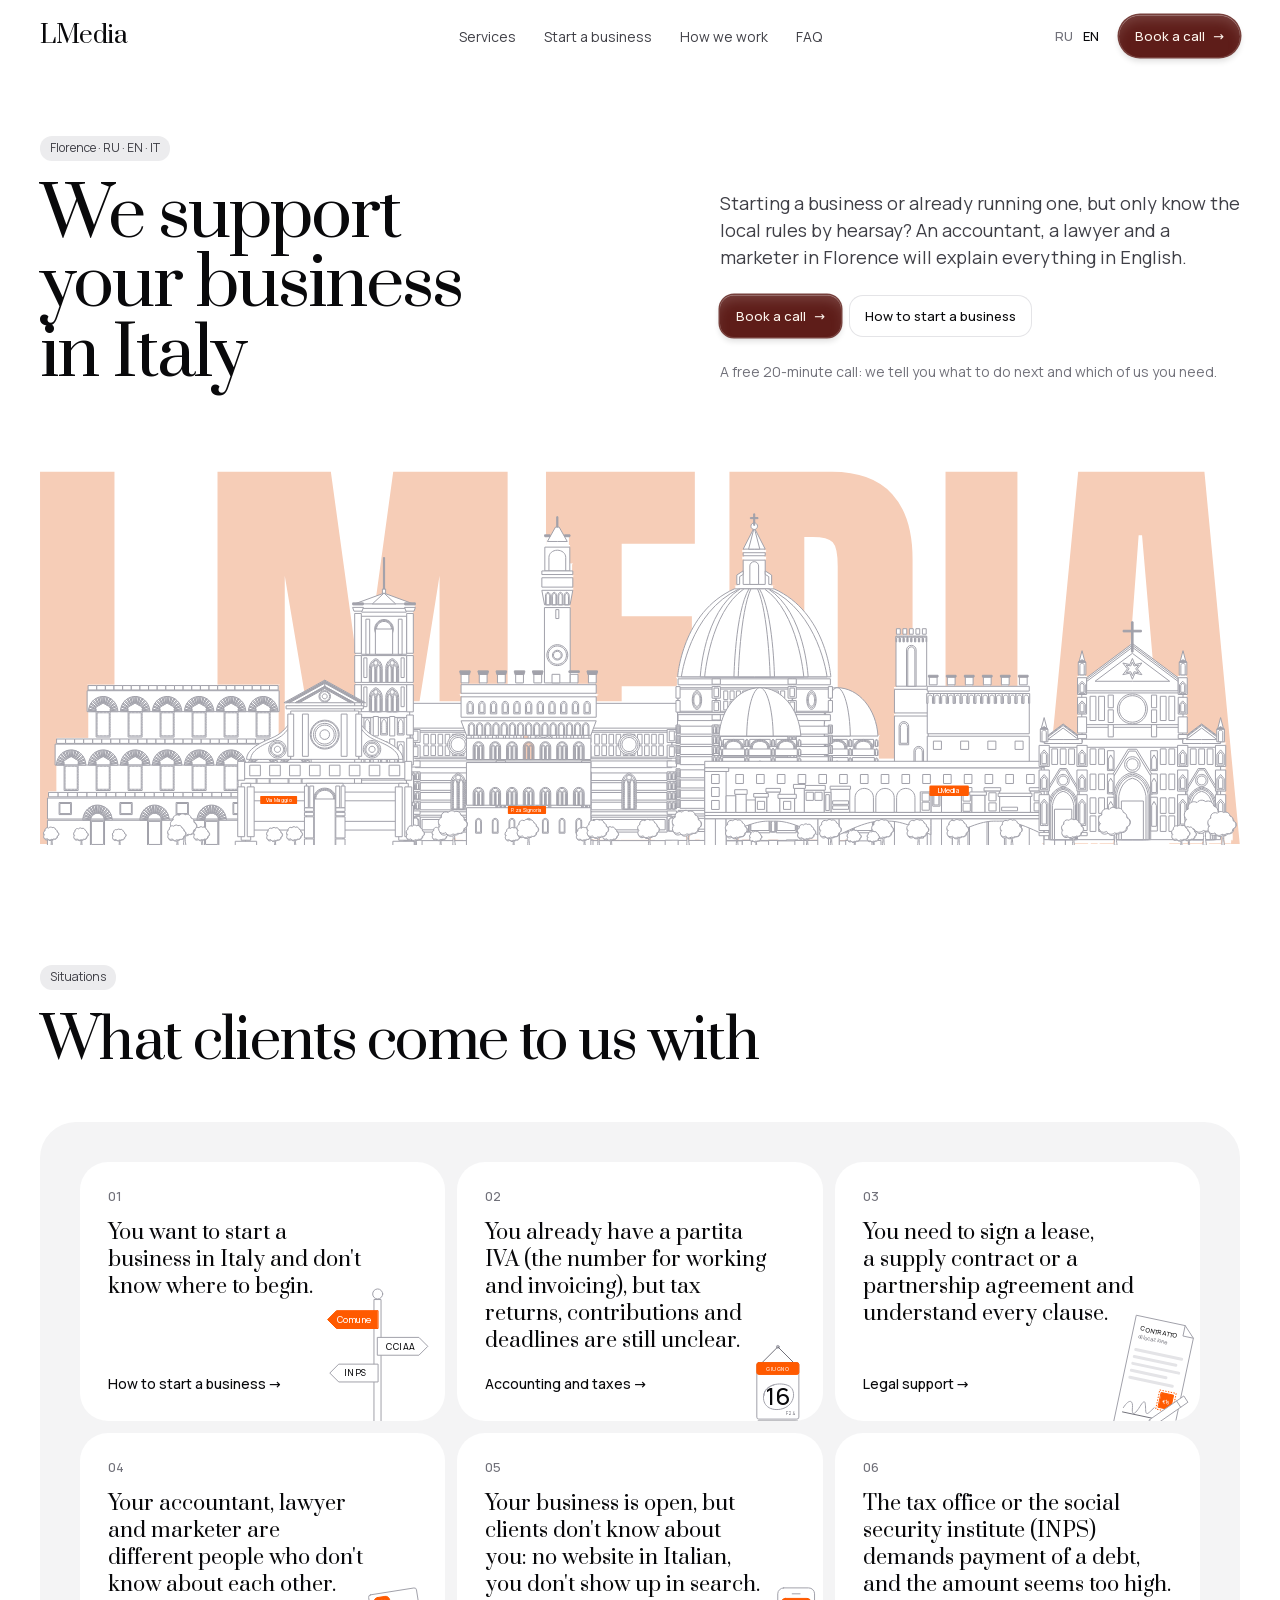
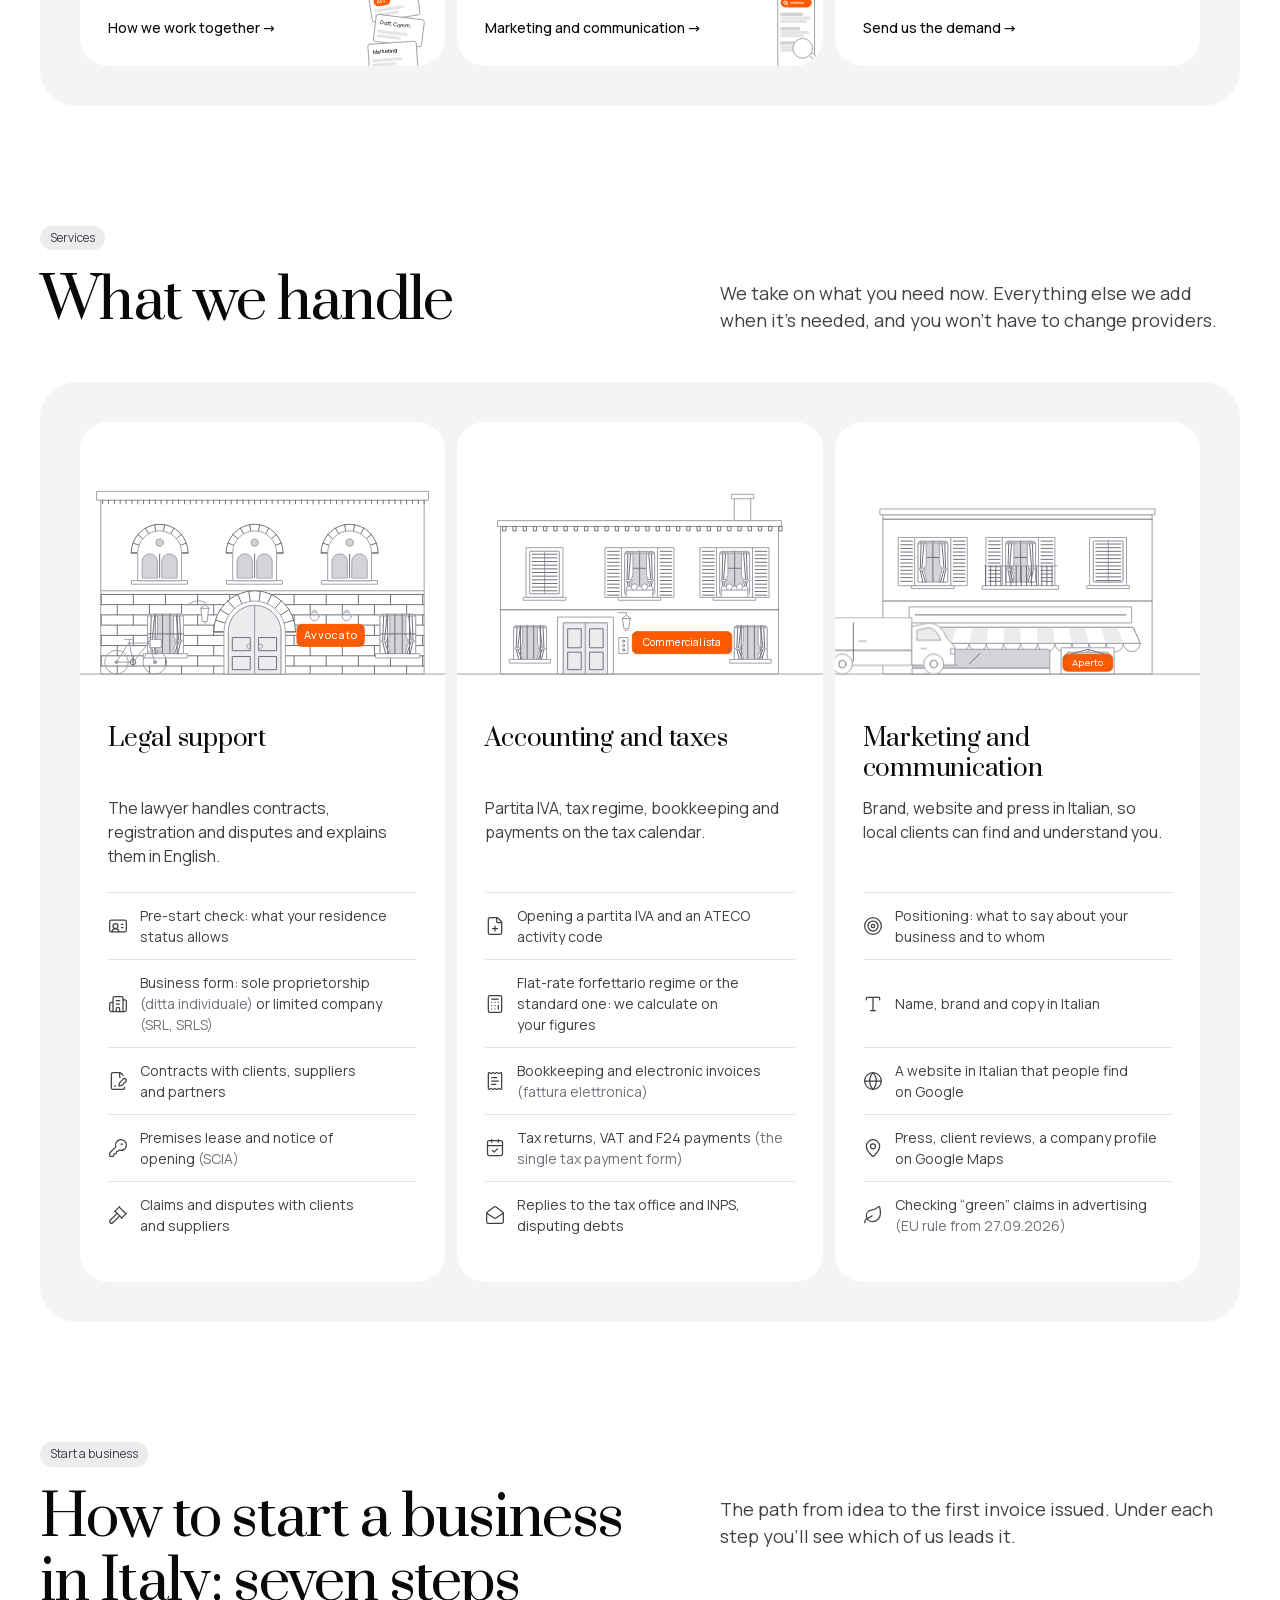
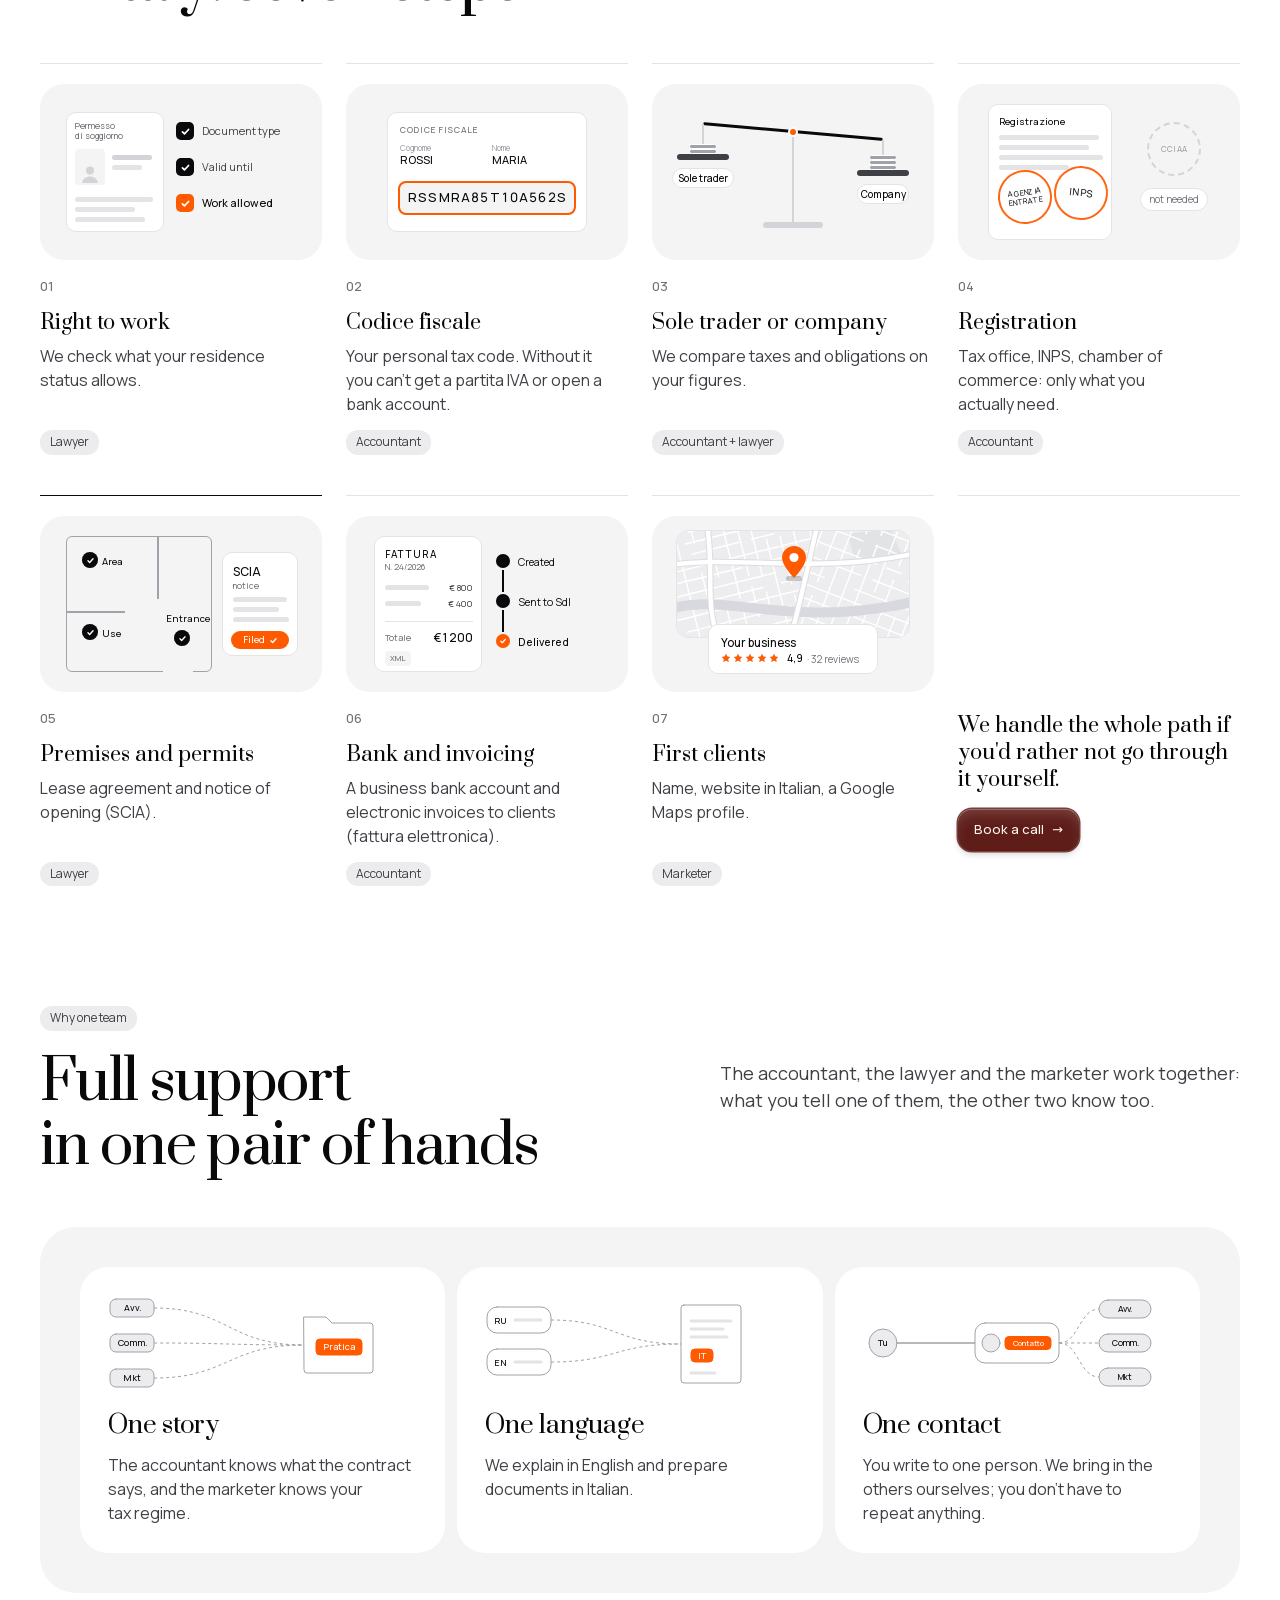
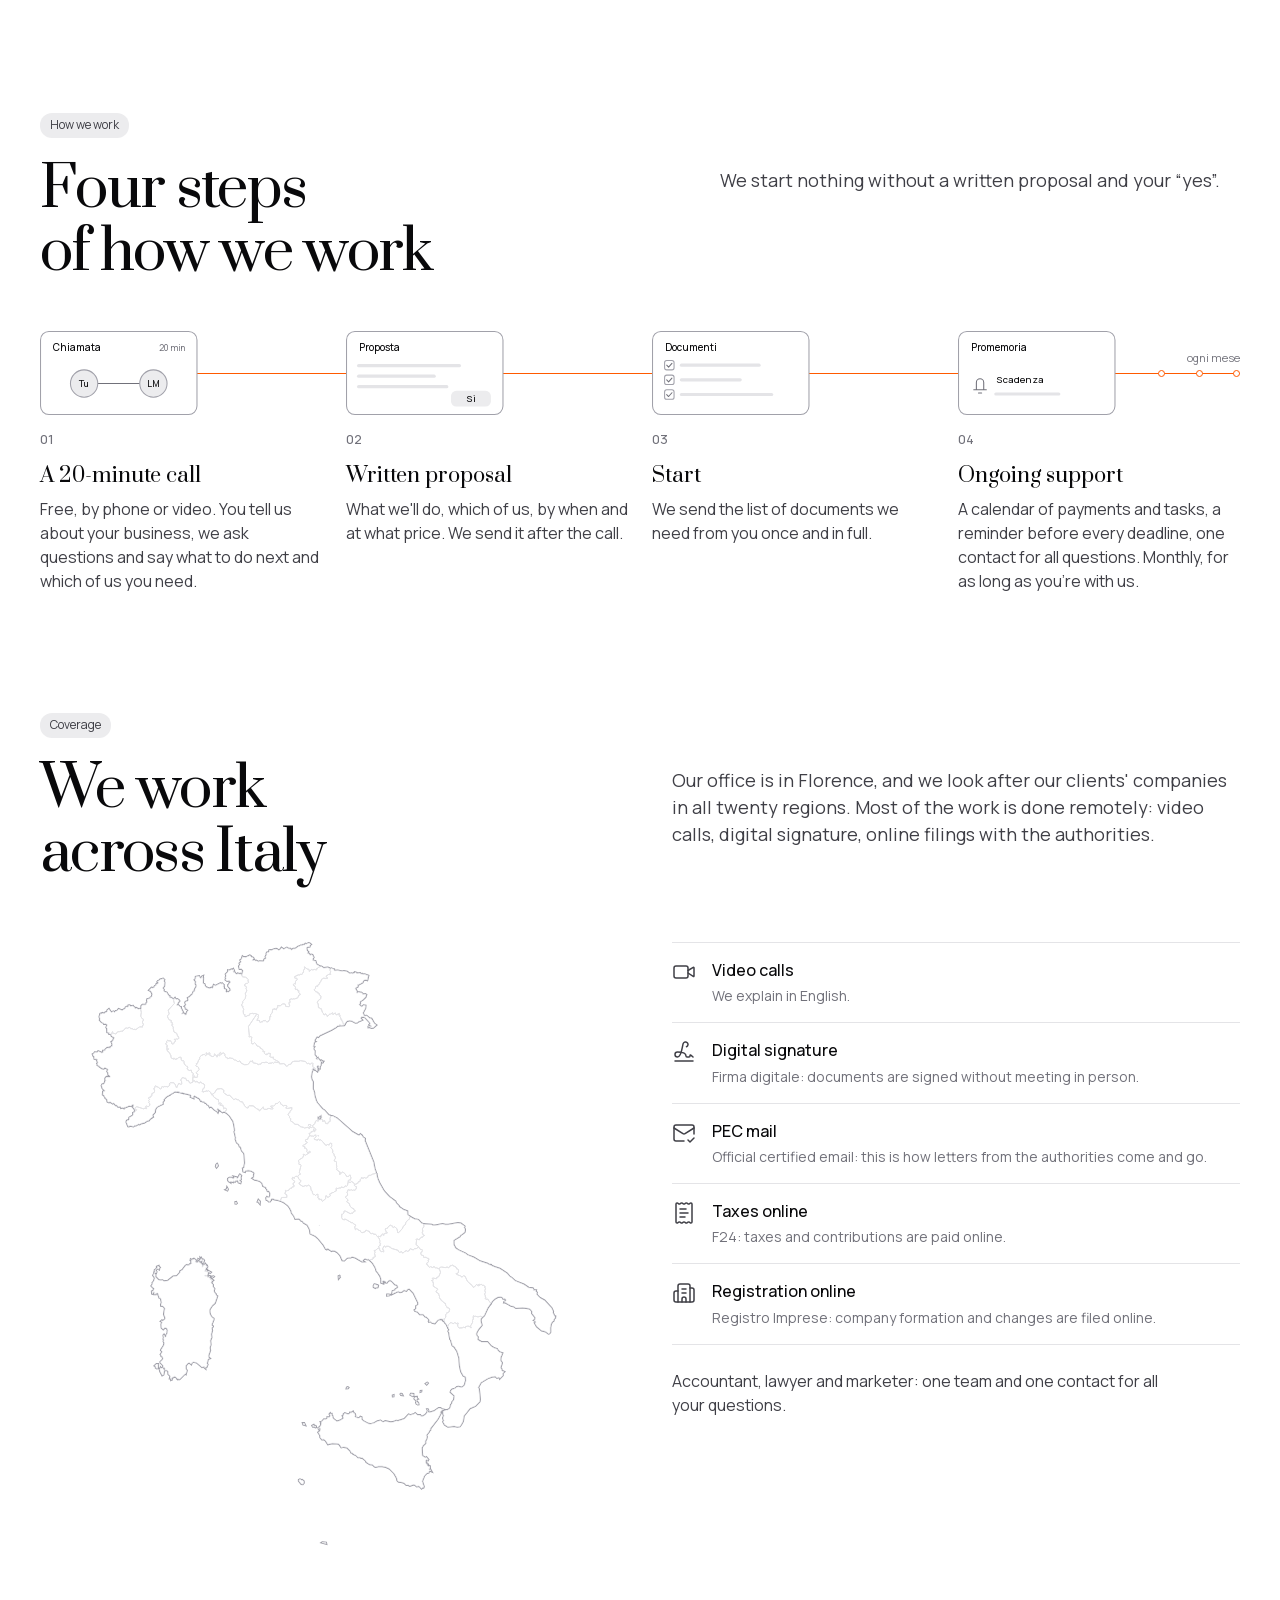
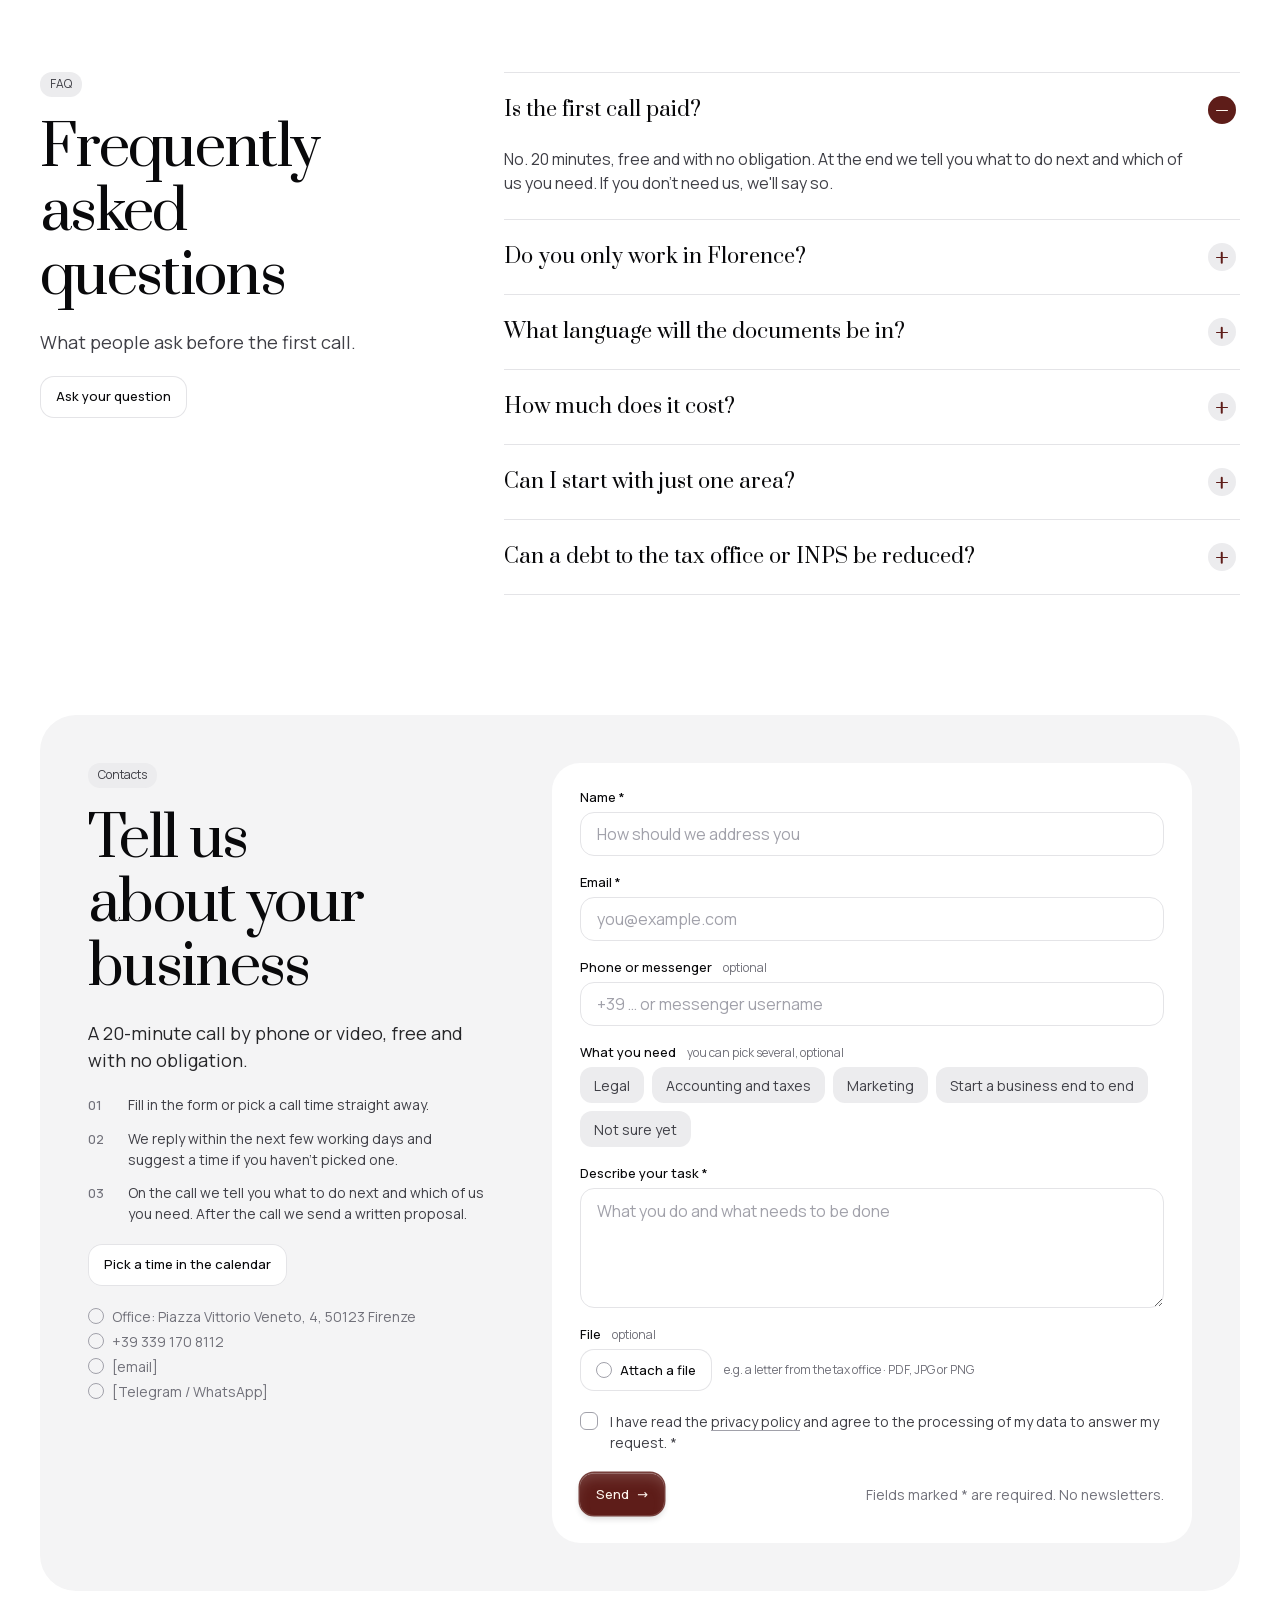
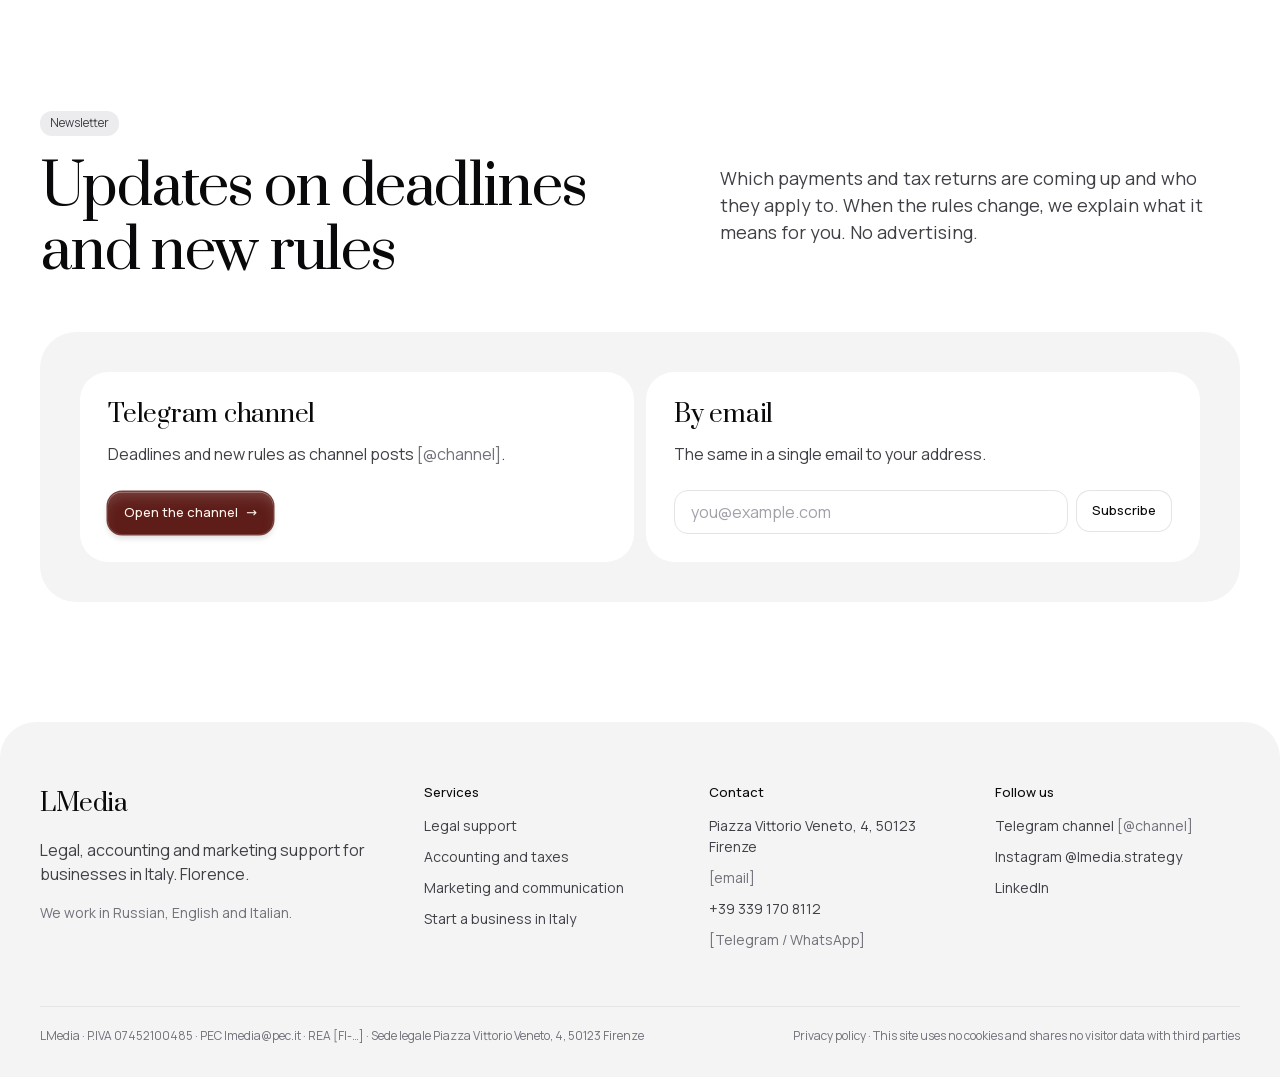
==== commit ede42a1b: "Self-host Manrope, set the logo in Prata, state the cookie policy Manrope now loads from the site it" ====
--- a/en/index.html
+++ b/en/index.html
@@ -8,7 +8,7 @@
 <link rel="alternate" hreflang="ru" href="https://lmedia.it/">
 <link rel="alternate" hreflang="en" href="https://lmedia.it/en/">
 <link rel="alternate" hreflang="x-default" href="https://lmedia.it/">
-<link rel="stylesheet" href="../ds.css?v=651342c45c">
+<link rel="stylesheet" href="../ds.css?v=3a91301b1b">
 <link rel="preload" href="../fonts/anton-lmedia.woff2" as="font" type="font/woff2" crossorigin>
 <link rel="preload" href="../fonts/prata-cyrillic.woff2" as="font" type="font/woff2" crossorigin>
 <style>
@@ -2120,7 +2120,7 @@
     </div>
     <div class="ftr__legal">
       <span>LMedia · P.IVA 07452100485 · PEC lmedia@pec.it · REA <span class="ph">[FI-…]</span> · Sede legale Piazza Vittorio Veneto, 4, 50123 Firenze</span>
-      <span>Privacy policy · Cookies</span>
+      <span>Privacy policy · This site uses no cookies and shares no visitor data with third parties</span>
     </div>
   </div>
 </footer>
--- a/ds.css
+++ b/ds.css
@@ -1,5 +1,17 @@
 /* lmedia design system — tokens and components. Source of truth: design-system.md */
-@import url("https://fonts.googleapis.com/css2?family=Manrope:wght@400;500&display=swap");
+/* Manrope — свои файлы (владелец 27.11: без запросов к Google Fonts; OFL, fonts/OFL-manrope.txt). Наборы и unicode-range — как отдаёт Google */
+@font-face { font-family: 'Manrope'; font-style: normal; font-weight: 400; font-display: swap; src: url("fonts/manrope-cyrillic-ext.woff2") format('woff2'); unicode-range: U+0460-052F, U+1C80-1C8A, U+20B4, U+2DE0-2DFF, U+A640-A69F, U+FE2E-FE2F;}
+@font-face { font-family: 'Manrope'; font-style: normal; font-weight: 400; font-display: swap; src: url("fonts/manrope-cyrillic.woff2") format('woff2'); unicode-range: U+0301, U+0400-045F, U+0490-0491, U+04B0-04B1, U+2116;}
+@font-face { font-family: 'Manrope'; font-style: normal; font-weight: 400; font-display: swap; src: url("fonts/manrope-greek.woff2") format('woff2'); unicode-range: U+0370-0377, U+037A-037F, U+0384-038A, U+038C, U+038E-03A1, U+03A3-03FF;}
+@font-face { font-family: 'Manrope'; font-style: normal; font-weight: 400; font-display: swap; src: url("fonts/manrope-vietnamese.woff2") format('woff2'); unicode-range: U+0102-0103, U+0110-0111, U+0128-0129, U+0168-0169, U+01A0-01A1, U+01AF-01B0, U+0300-0301, U+0303-0304, U+0308-0309, U+0323, U+0329, U+1EA0-1EF9, U+20AB;}
+@font-face { font-family: 'Manrope'; font-style: normal; font-weight: 400; font-display: swap; src: url("fonts/manrope-latin-ext.woff2") format('woff2'); unicode-range: U+0100-02BA, U+02BD-02C5, U+02C7-02CC, U+02CE-02D7, U+02DD-02FF, U+0304, U+0308, U+0329, U+1D00-1DBF, U+1E00-1E9F, U+1EF2-1EFF, U+2020, U+20A0-20AB, U+20AD-20C4, U+2113, U+2C60-2C7F, U+A720-A7FF;}
+@font-face { font-family: 'Manrope'; font-style: normal; font-weight: 400; font-display: swap; src: url("fonts/manrope-latin.woff2") format('woff2'); unicode-range: U+0000-00FF, U+0131, U+0152-0153, U+02BB-02BC, U+02C6, U+02DA, U+02DC, U+0304, U+0308, U+0329, U+2000-206F, U+20AC, U+2122, U+2191, U+2193, U+2212, U+2215, U+FEFF, U+FFFD;}
+@font-face { font-family: 'Manrope'; font-style: normal; font-weight: 500; font-display: swap; src: url("fonts/manrope-cyrillic-ext.woff2") format('woff2'); unicode-range: U+0460-052F, U+1C80-1C8A, U+20B4, U+2DE0-2DFF, U+A640-A69F, U+FE2E-FE2F;}
+@font-face { font-family: 'Manrope'; font-style: normal; font-weight: 500; font-display: swap; src: url("fonts/manrope-cyrillic.woff2") format('woff2'); unicode-range: U+0301, U+0400-045F, U+0490-0491, U+04B0-04B1, U+2116;}
+@font-face { font-family: 'Manrope'; font-style: normal; font-weight: 500; font-display: swap; src: url("fonts/manrope-greek.woff2") format('woff2'); unicode-range: U+0370-0377, U+037A-037F, U+0384-038A, U+038C, U+038E-03A1, U+03A3-03FF;}
+@font-face { font-family: 'Manrope'; font-style: normal; font-weight: 500; font-display: swap; src: url("fonts/manrope-vietnamese.woff2") format('woff2'); unicode-range: U+0102-0103, U+0110-0111, U+0128-0129, U+0168-0169, U+01A0-01A1, U+01AF-01B0, U+0300-0301, U+0303-0304, U+0308-0309, U+0323, U+0329, U+1EA0-1EF9, U+20AB;}
+@font-face { font-family: 'Manrope'; font-style: normal; font-weight: 500; font-display: swap; src: url("fonts/manrope-latin-ext.woff2") format('woff2'); unicode-range: U+0100-02BA, U+02BD-02C5, U+02C7-02CC, U+02CE-02D7, U+02DD-02FF, U+0304, U+0308, U+0329, U+1D00-1DBF, U+1E00-1E9F, U+1EF2-1EFF, U+2020, U+20A0-20AB, U+20AD-20C4, U+2113, U+2C60-2C7F, U+A720-A7FF;}
+@font-face { font-family: 'Manrope'; font-style: normal; font-weight: 500; font-display: swap; src: url("fonts/manrope-latin.woff2") format('woff2'); unicode-range: U+0000-00FF, U+0131, U+0152-0153, U+02BB-02BC, U+02C6, U+02DA, U+02DC, U+0304, U+0308, U+0329, U+2000-206F, U+20AC, U+2122, U+2191, U+2193, U+2212, U+2215, U+FEFF, U+FFFD;}
 /* Prata — свой файл, как Anton (владелец 08.11: «свой файл»): без Google опускание 54 не разъедется. SIL OFL 1.1 — fonts/OFL-prata.txt.
    Подмножества Google Fonts v22: кириллица и латиница. */
 @font-face { font-family: "Prata"; font-style: normal; font-weight: 400; font-display: swap; src: url("fonts/prata-cyrillic.woff2") format("woff2");
@@ -197,7 +209,7 @@
 .hdr { position: sticky; top: 0; z-index: 10; background: rgba(255,255,255,.92); backdrop-filter: blur(8px); }
 .hdr__in { display: flex; align-items: center; justify-content: space-between; height: 72px; gap: 24px; position: relative; }
 @media (min-width: 901px) { .nav { position: absolute; left: 50%; transform: translateX(-50%); } }
-.logo { font-size: 20px; font-weight: 500; letter-spacing: -0.03em; color: var(--ink); }
+.logo { font-family: var(--font-head); font-size: 24px; font-weight: 400; letter-spacing: -0.02em; color: var(--ink); } /* Prata, как заголовки (владелец 27.11) */
 .nav { display: flex; gap: 28px; font-size: 14px; color: var(--text); }
 .hdr__end { display: flex; align-items: center; gap: 20px; }
 .lang { display: flex; gap: 10px; font: 500 13px/1 var(--font); color: var(--meta); }
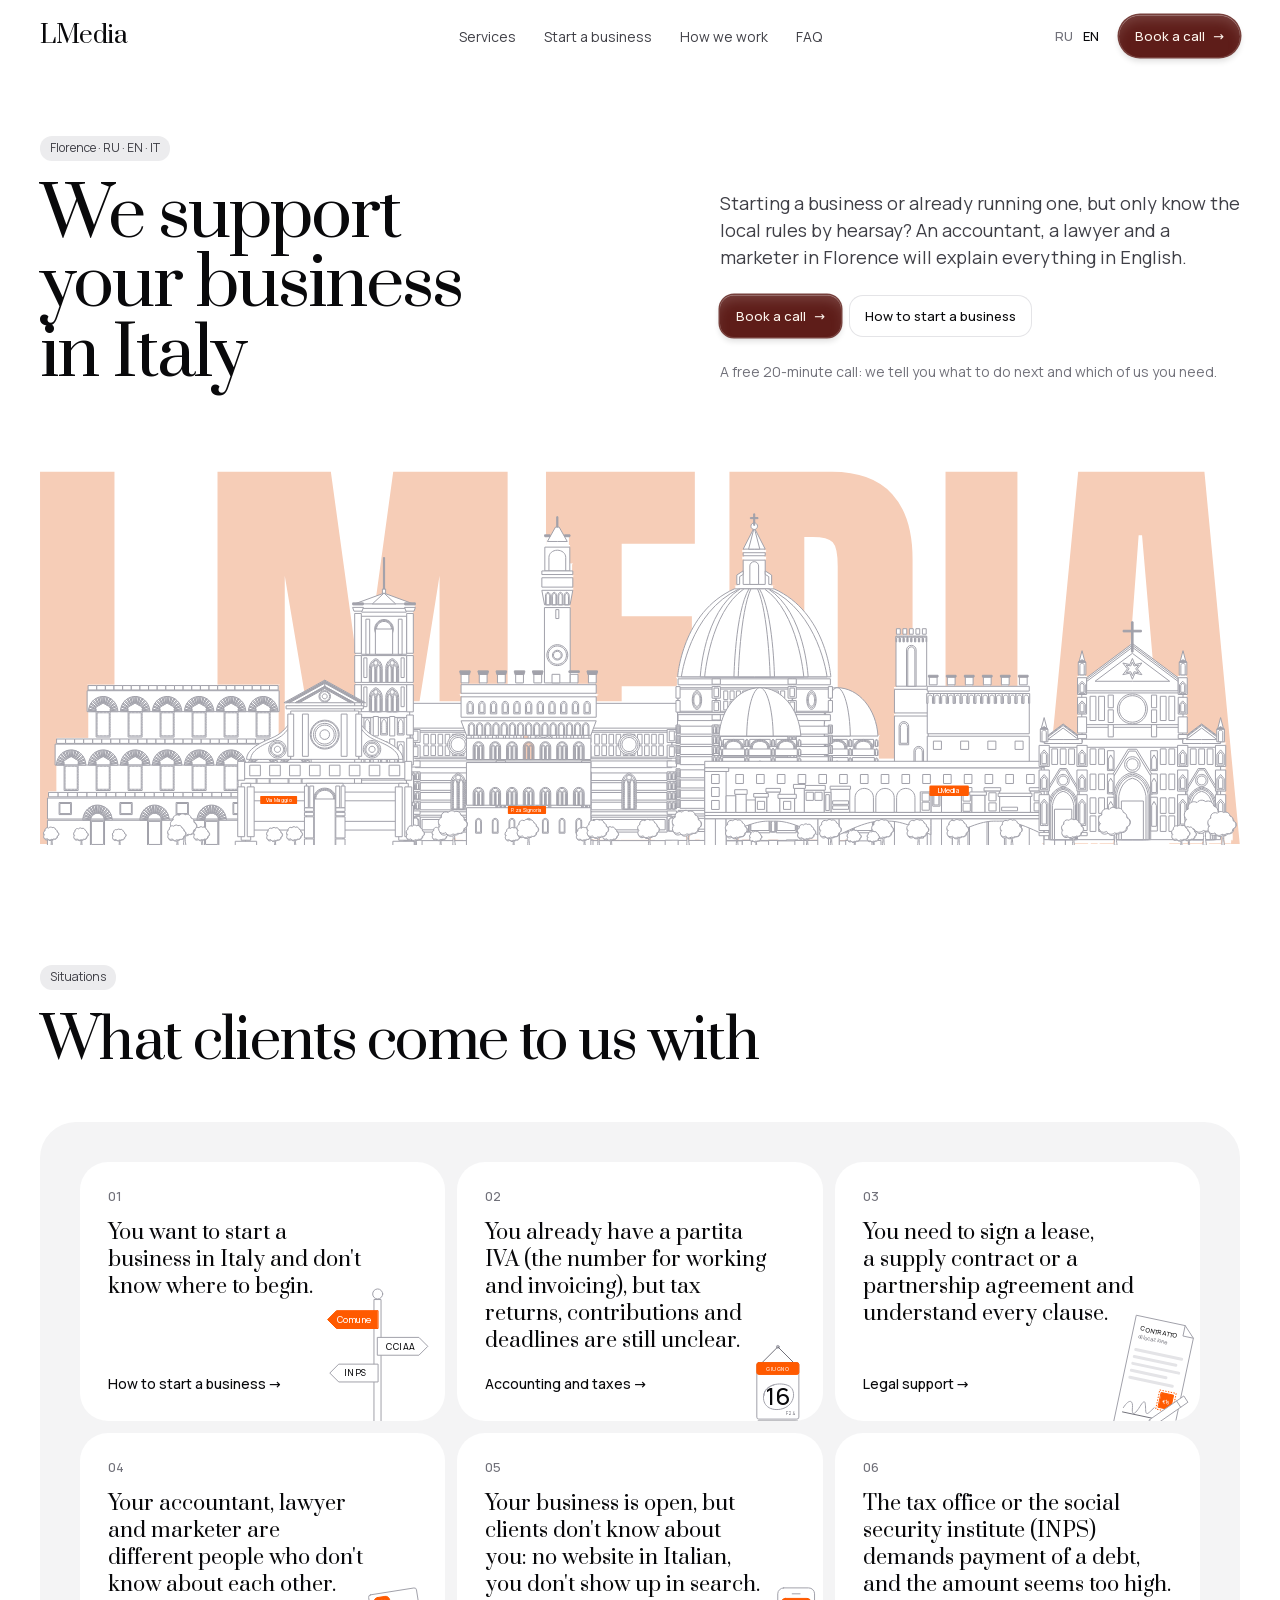
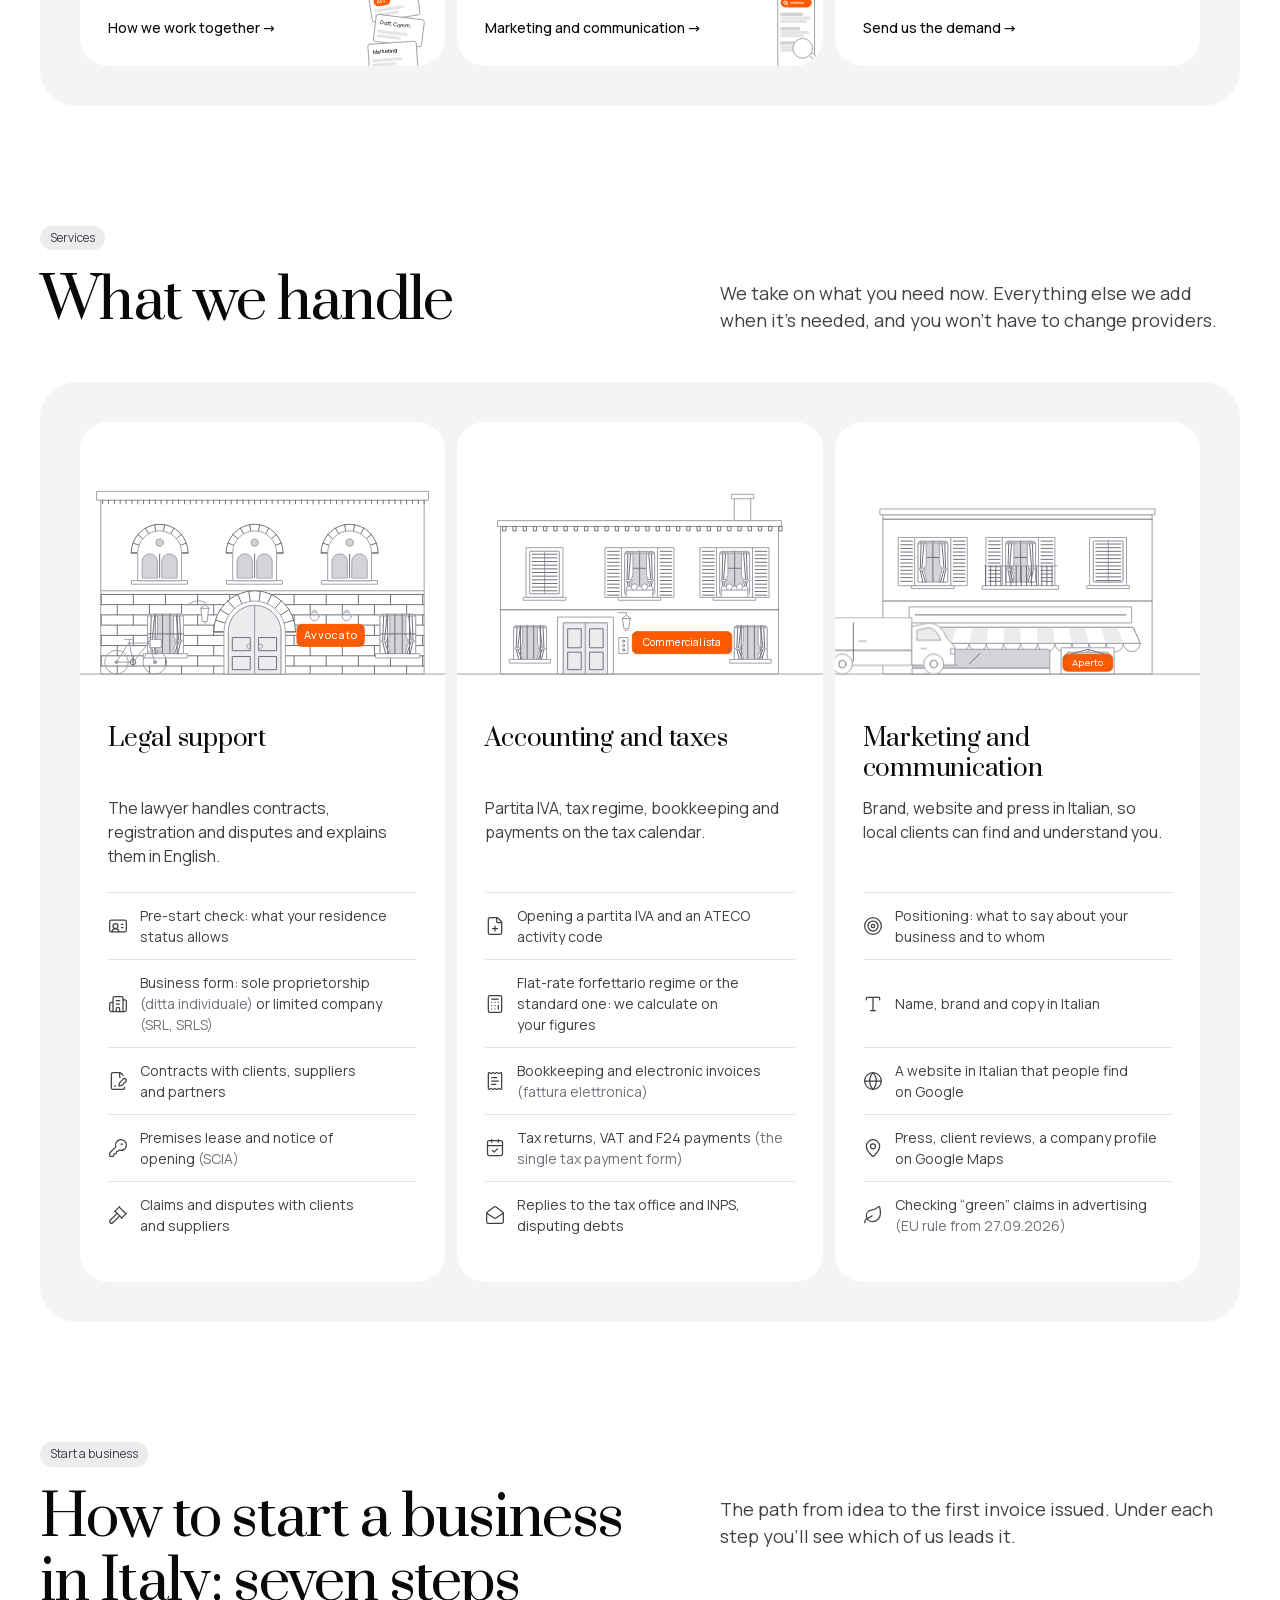
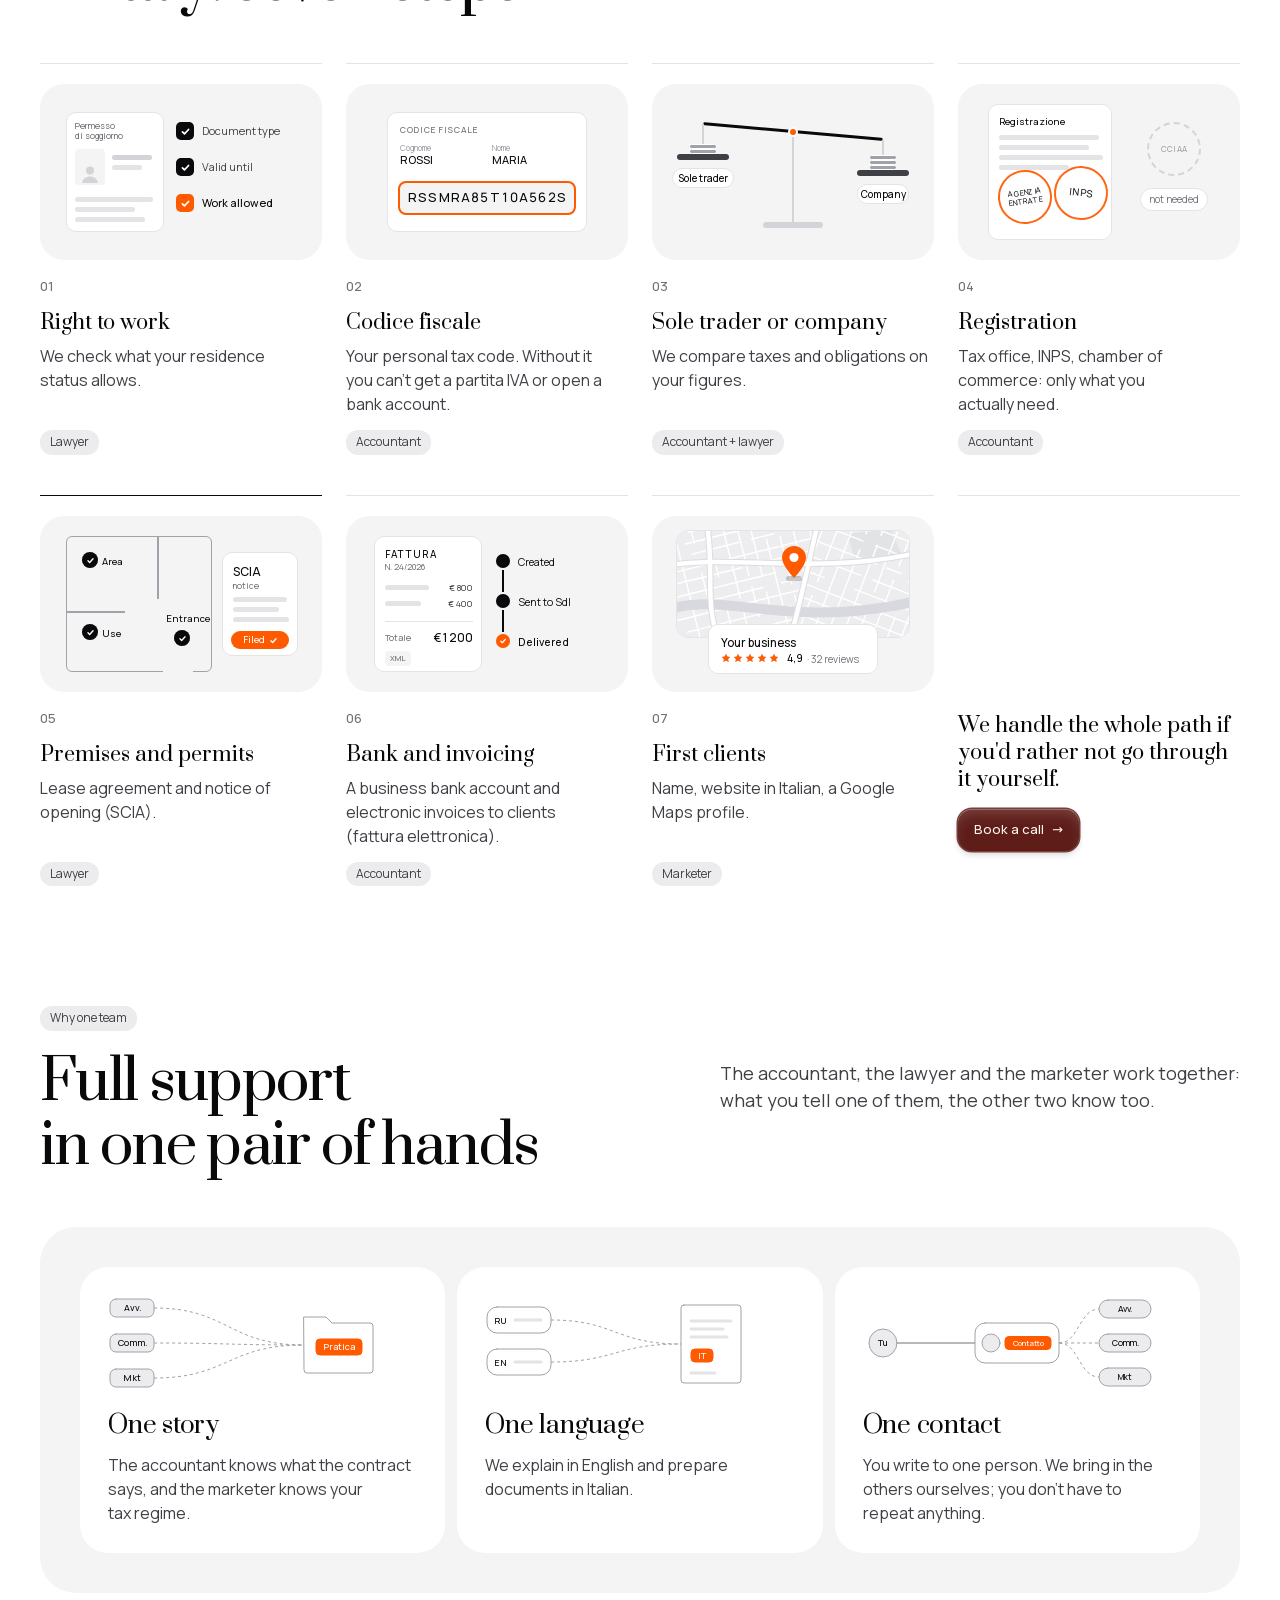
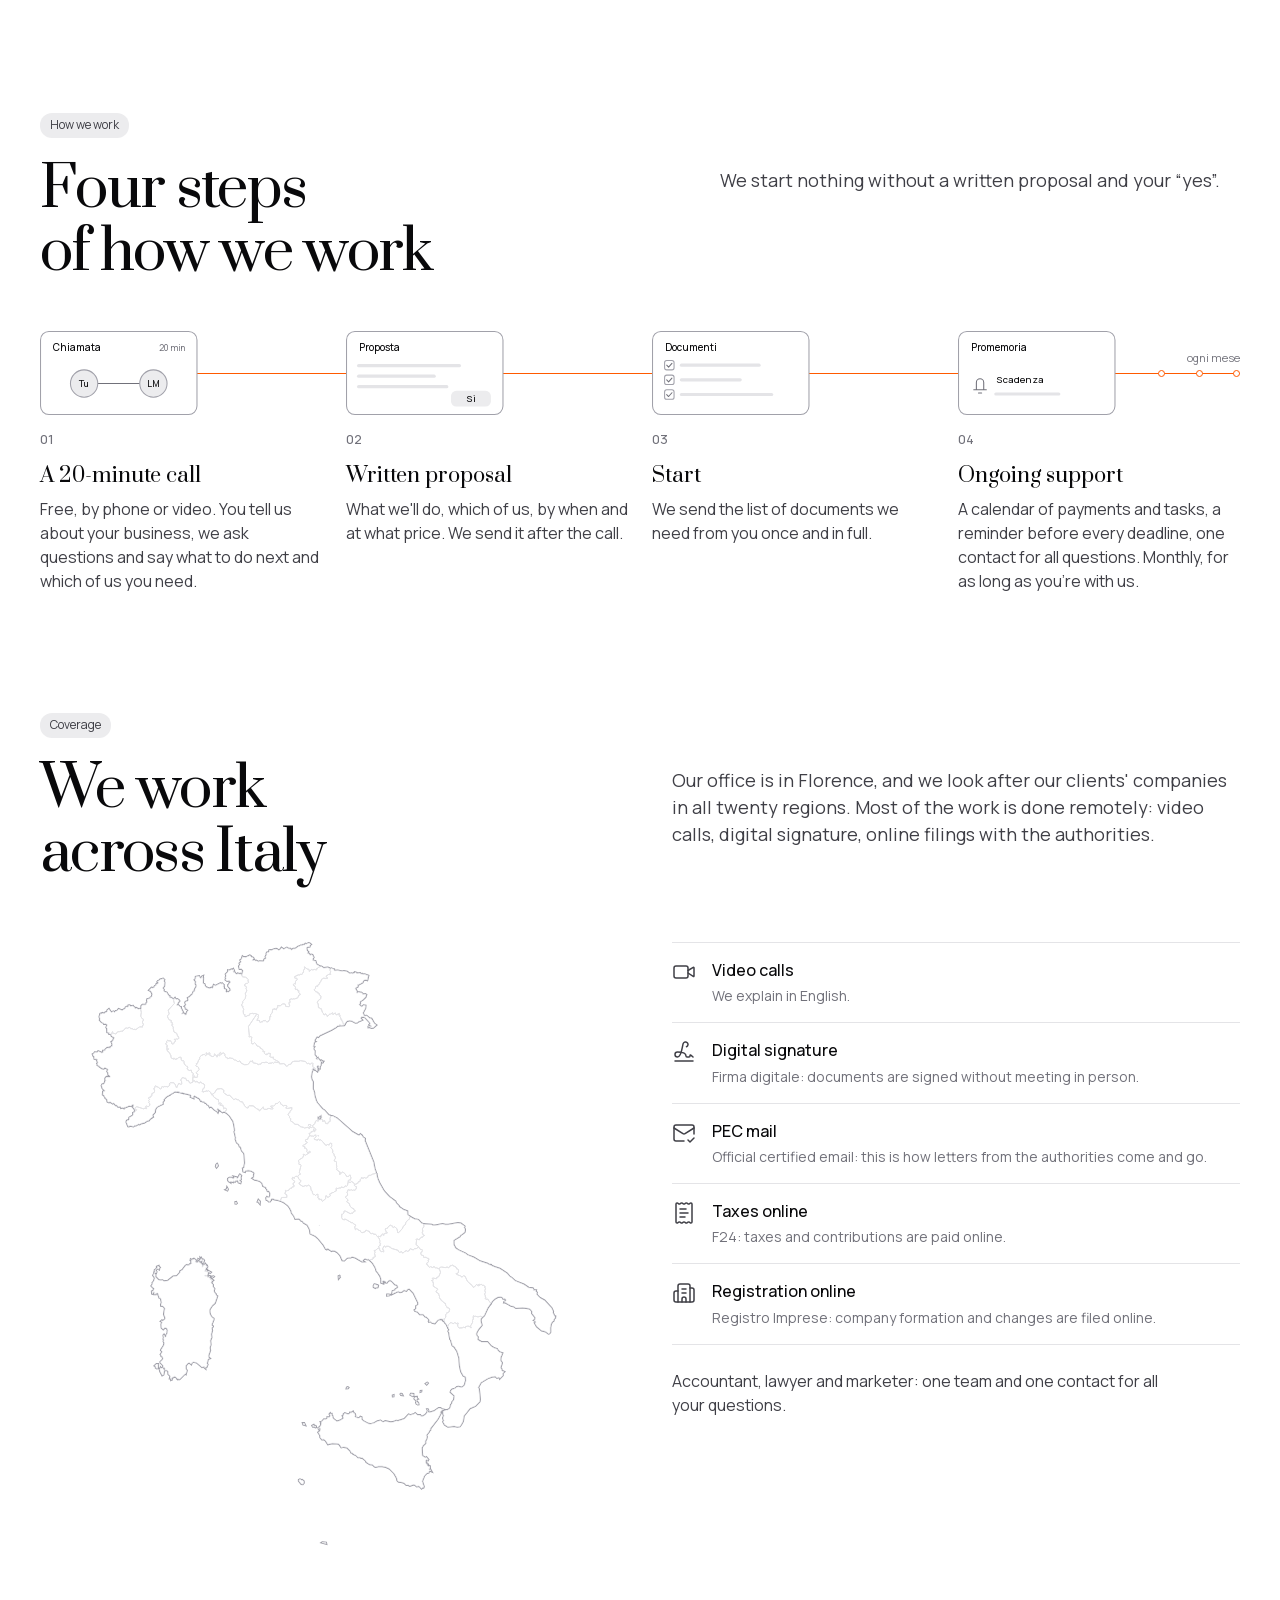
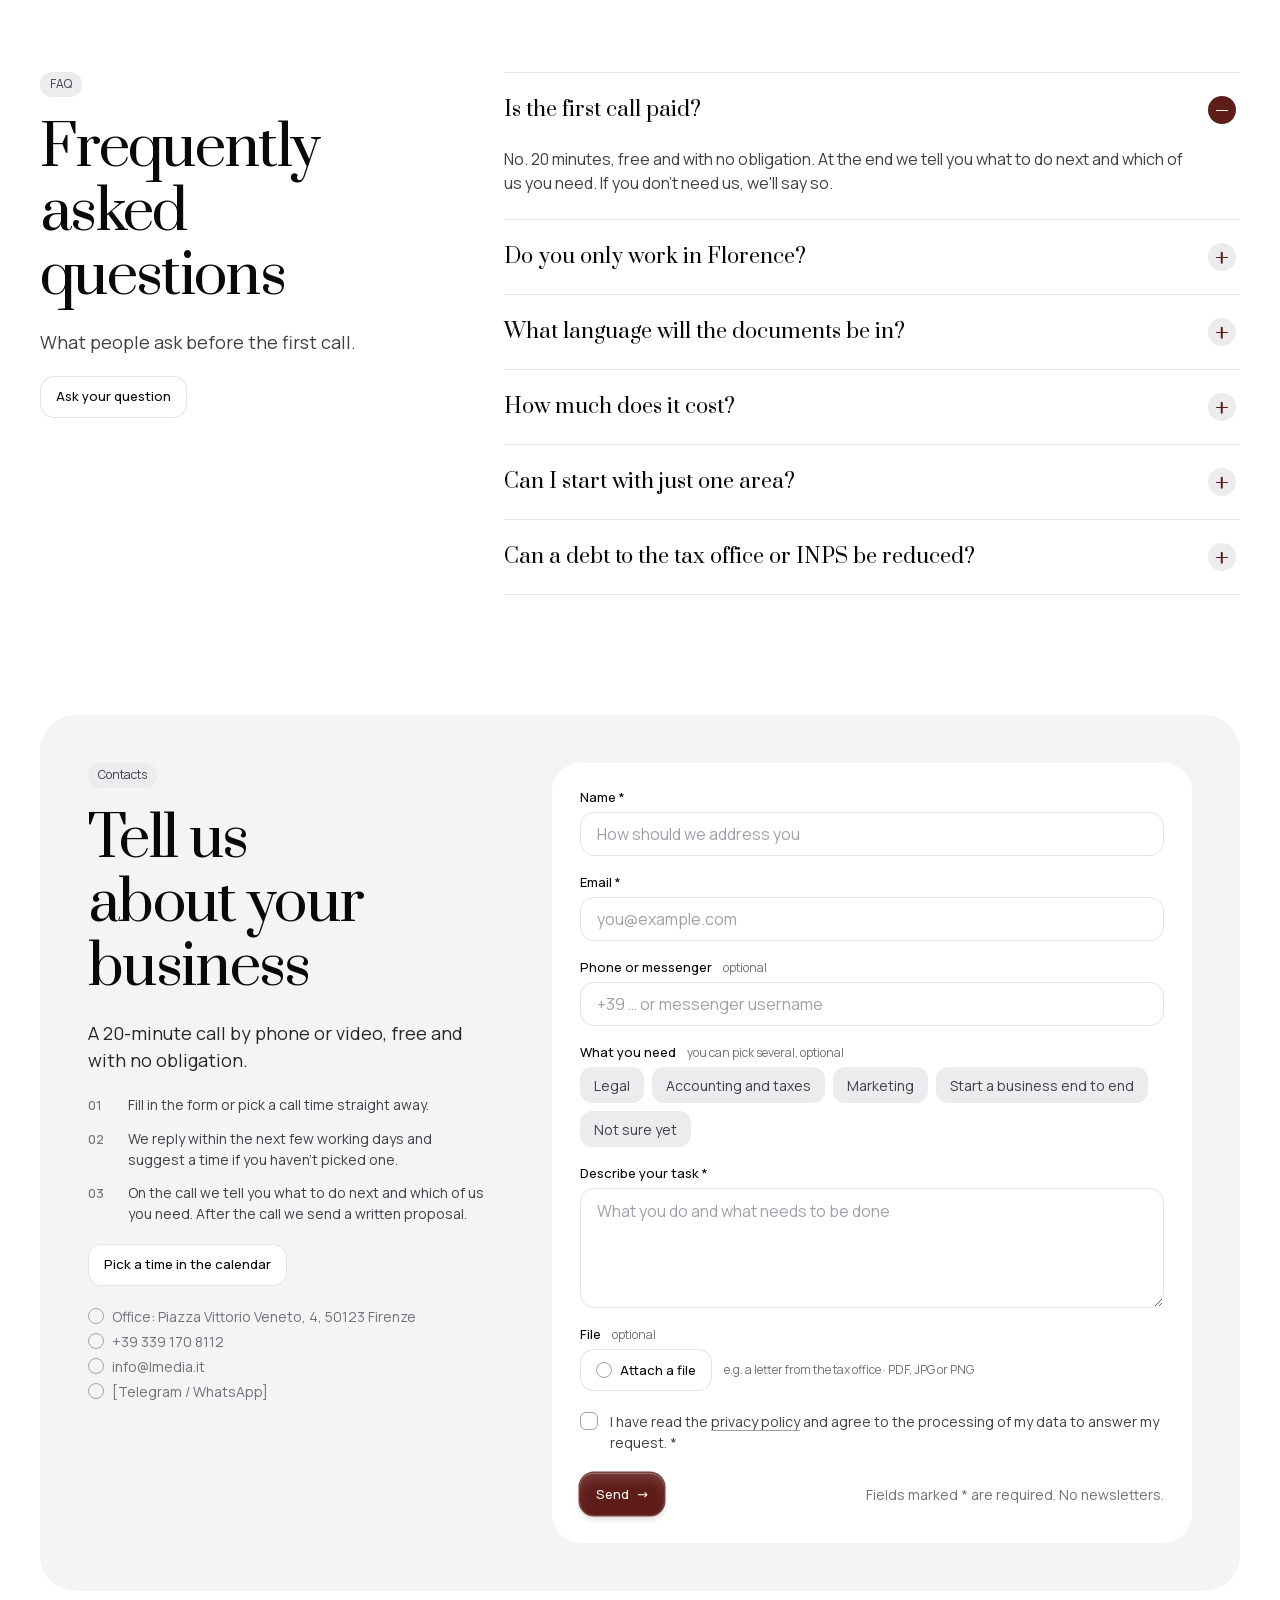
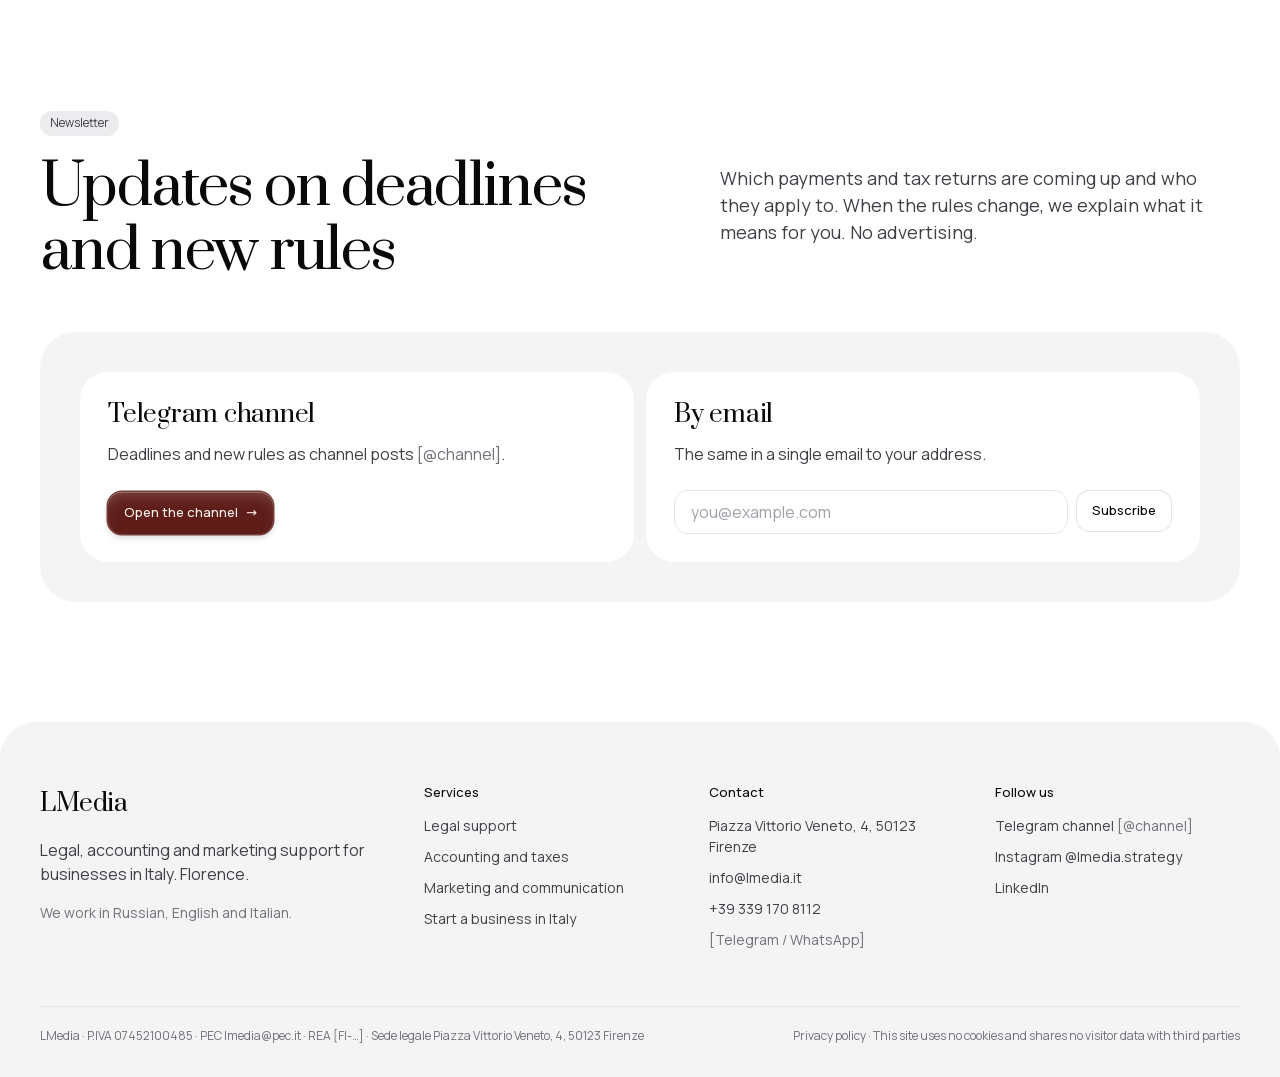
==== commit f68e541b: "Show info@lmedia.it as the contact email The address forwards to the company Gmail through ImprovMX;" ====
--- a/en/index.html
+++ b/en/index.html
@@ -2040,7 +2040,7 @@
         <div class="addr">
           <span class="small addr__l"><span class="ico ico--s" aria-hidden="true"></span>Office: Piazza Vittorio Veneto, 4, 50123 Firenze</span>
           <span class="small addr__l"><span class="ico ico--s" aria-hidden="true"></span><a href="tel:+393391708112">+39 339 170 8112</a></span>
-          <span class="small addr__l"><span class="ico ico--s" aria-hidden="true"></span><span class="ph">[email]</span></span>
+          <span class="small addr__l"><span class="ico ico--s" aria-hidden="true"></span><a href="mailto:info@lmedia.it">info@lmedia.it</a></span>
           <span class="small addr__l"><span class="ico ico--s" aria-hidden="true"></span><span class="ph">[Telegram / WhatsApp]</span></span>
         </div>
       </div>
@@ -2107,7 +2107,7 @@
       <div class="ftr__col">
         <span class="ftr__h">Contact</span>
         <span>Piazza Vittorio Veneto, 4, 50123 Firenze</span>
-        <span class="ph">[email]</span>
+        <a href="mailto:info@lmedia.it">info@lmedia.it</a>
         <a href="tel:+393391708112">+39 339 170 8112</a>
         <span class="ph">[Telegram / WhatsApp]</span>
       </div>
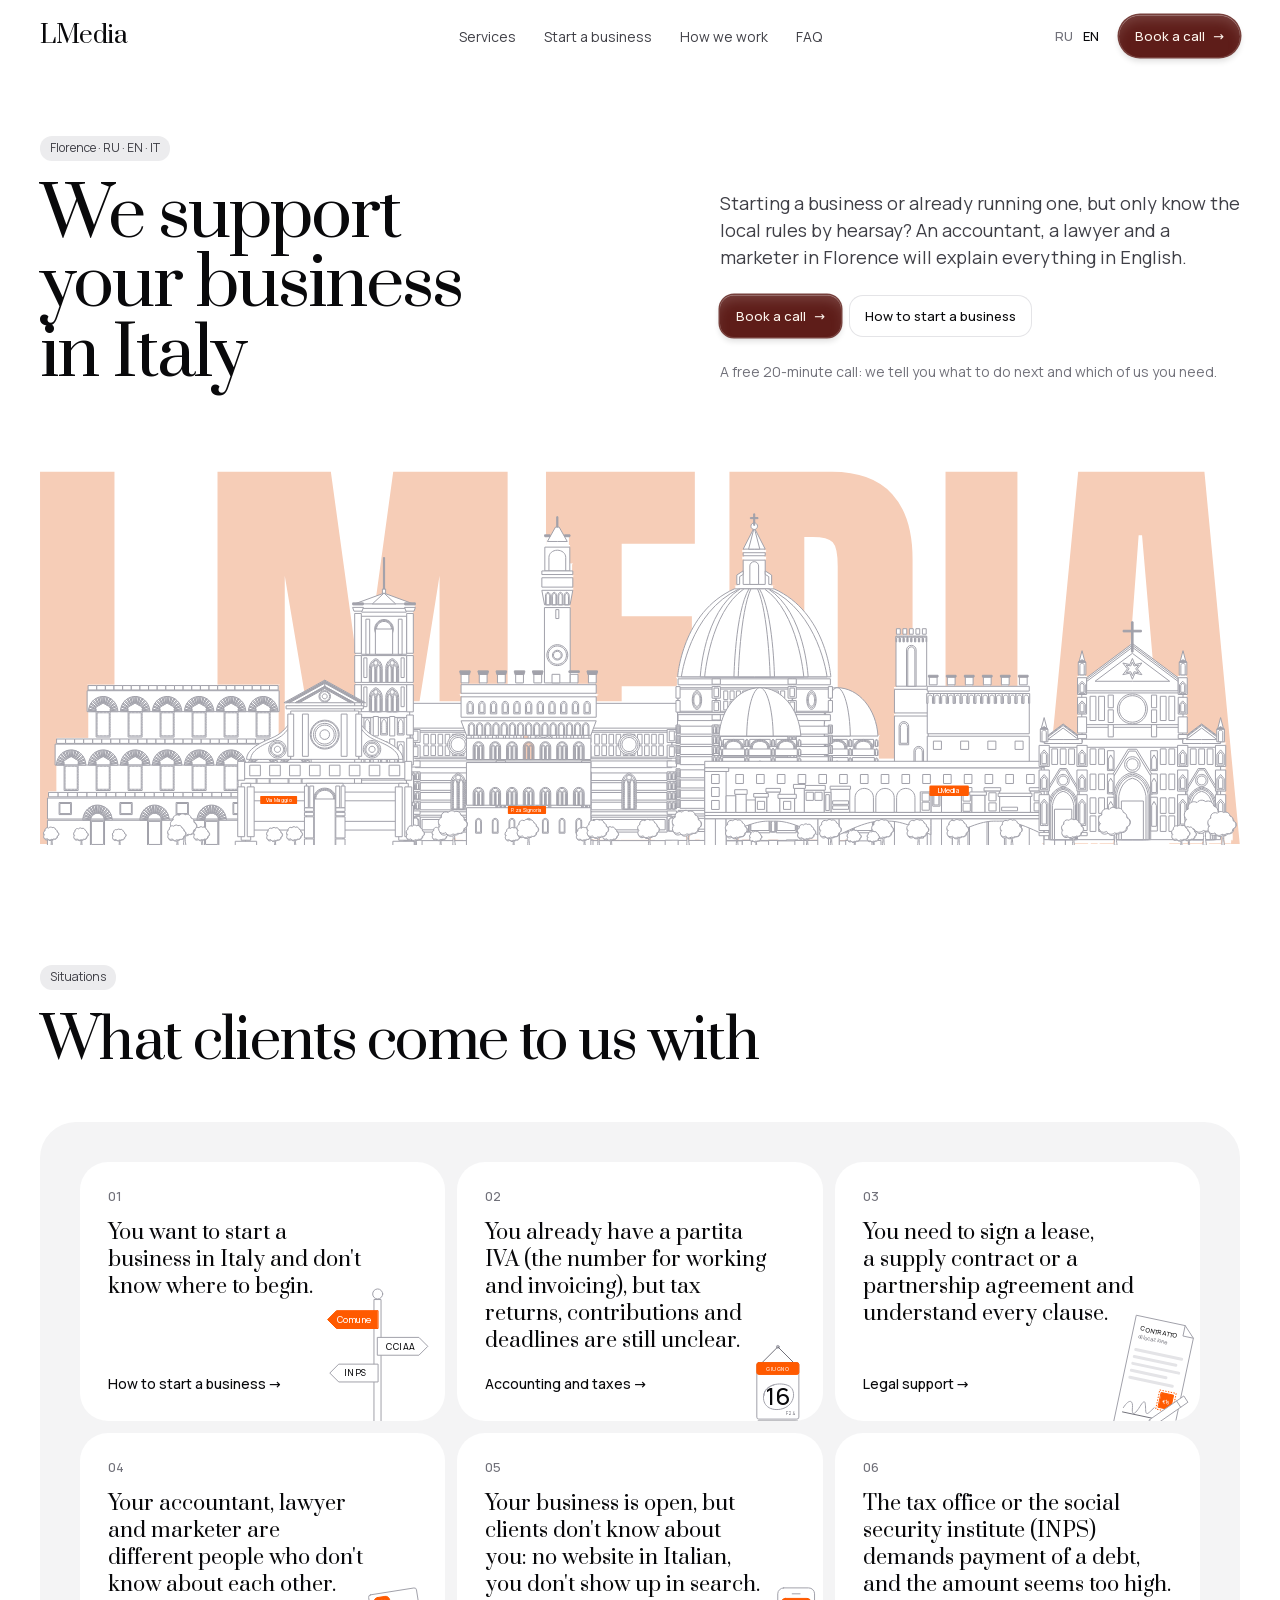
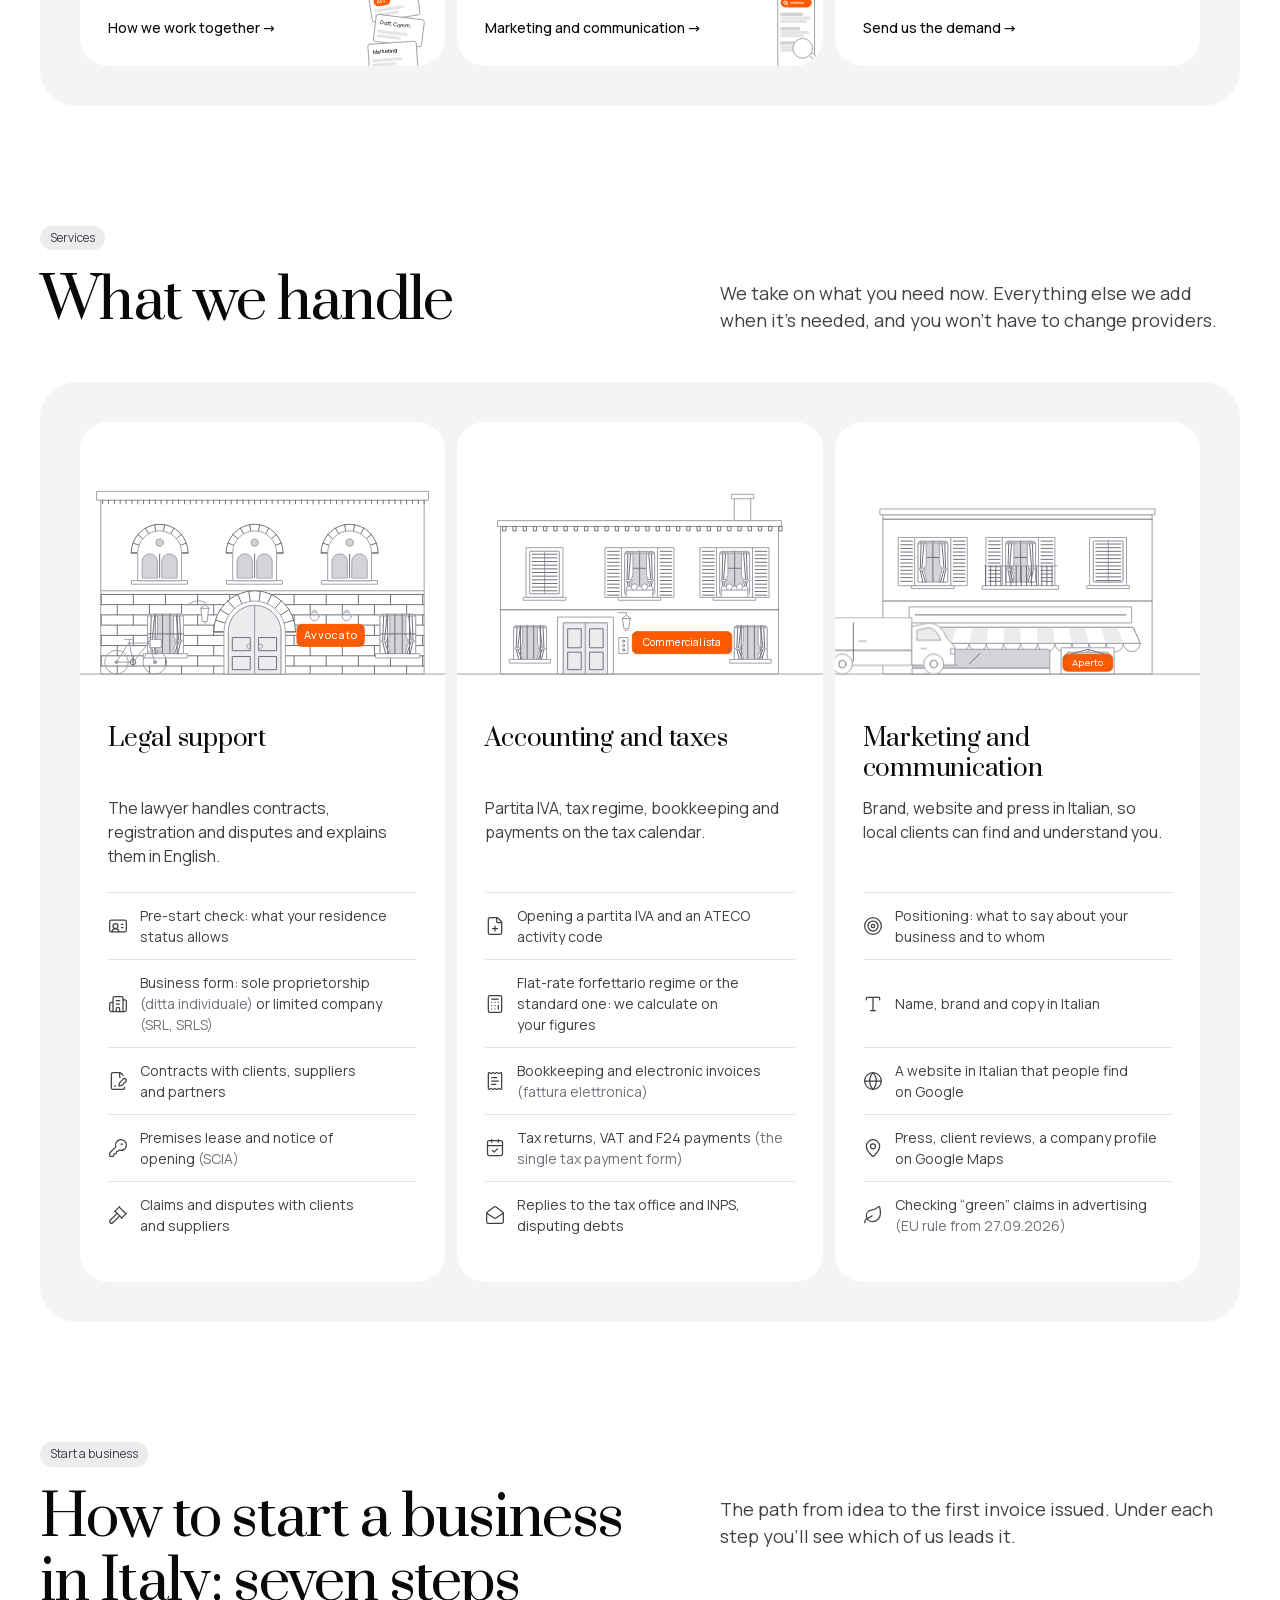
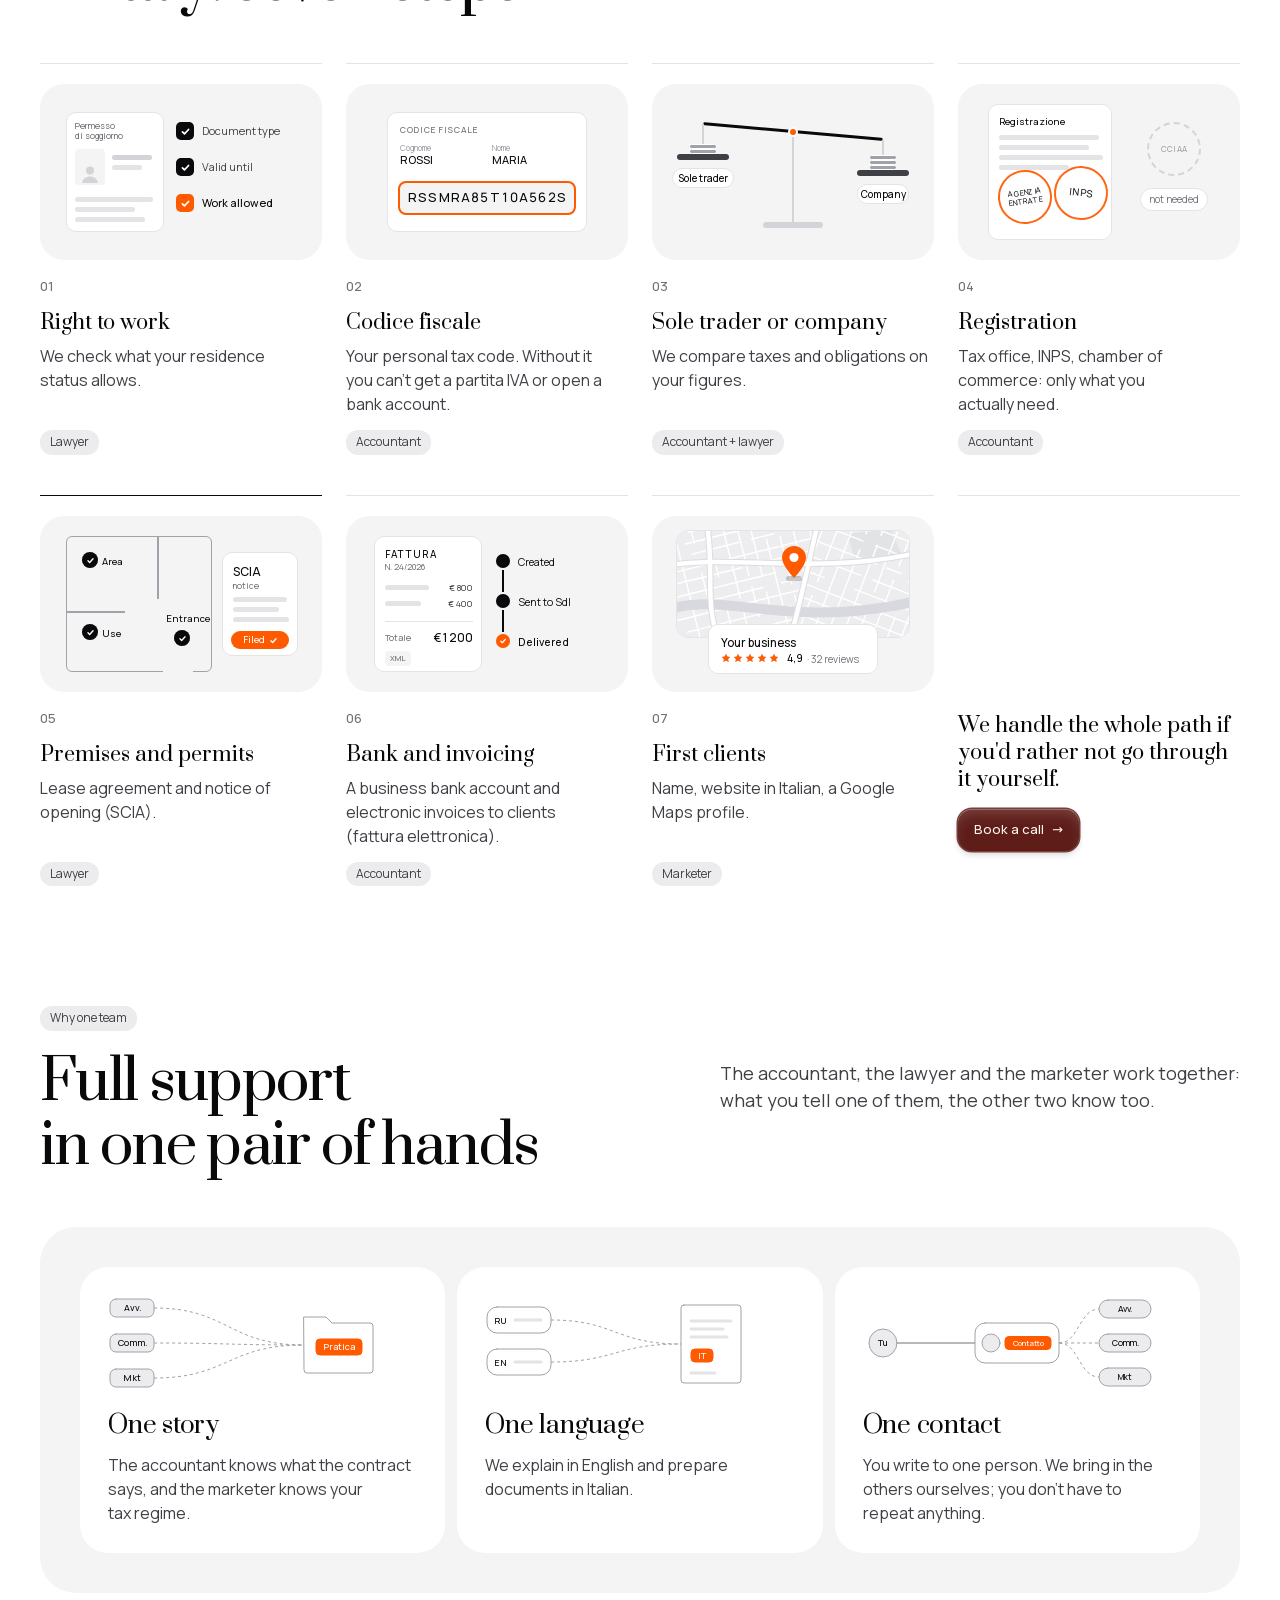
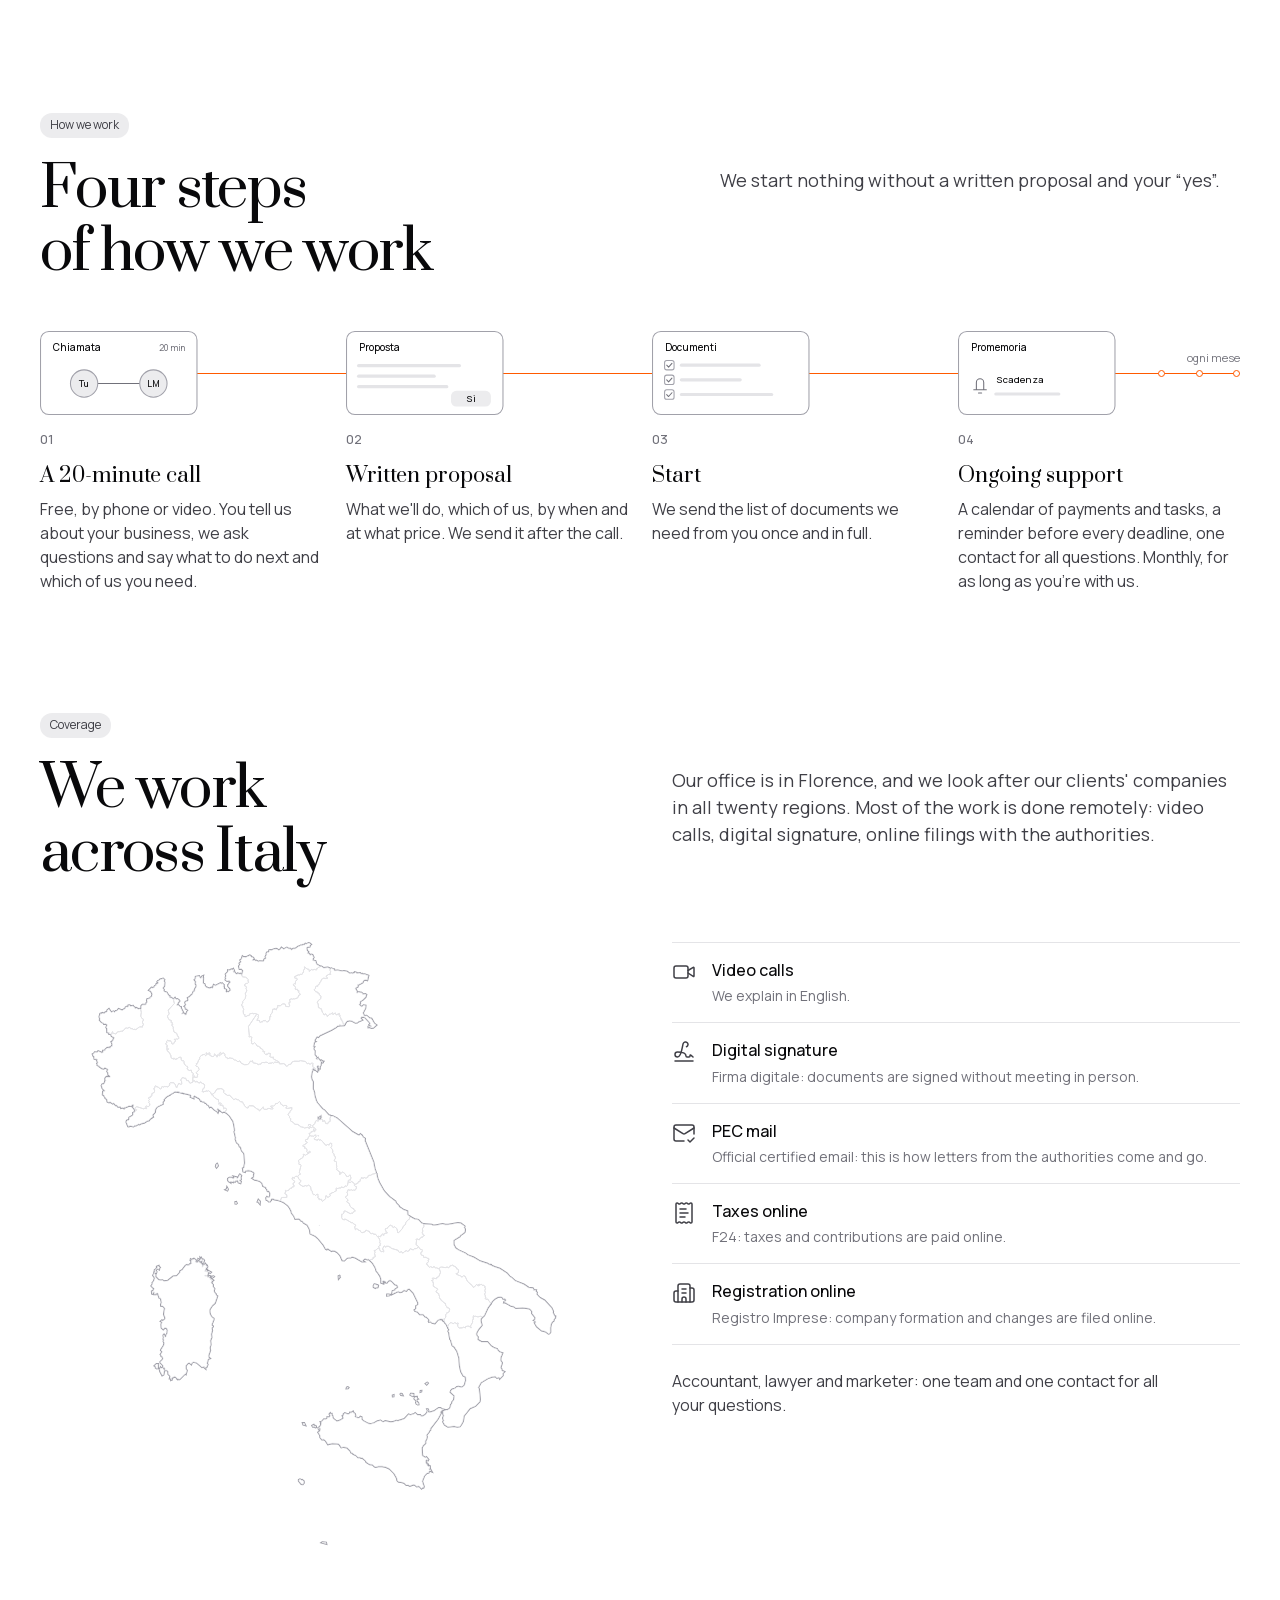
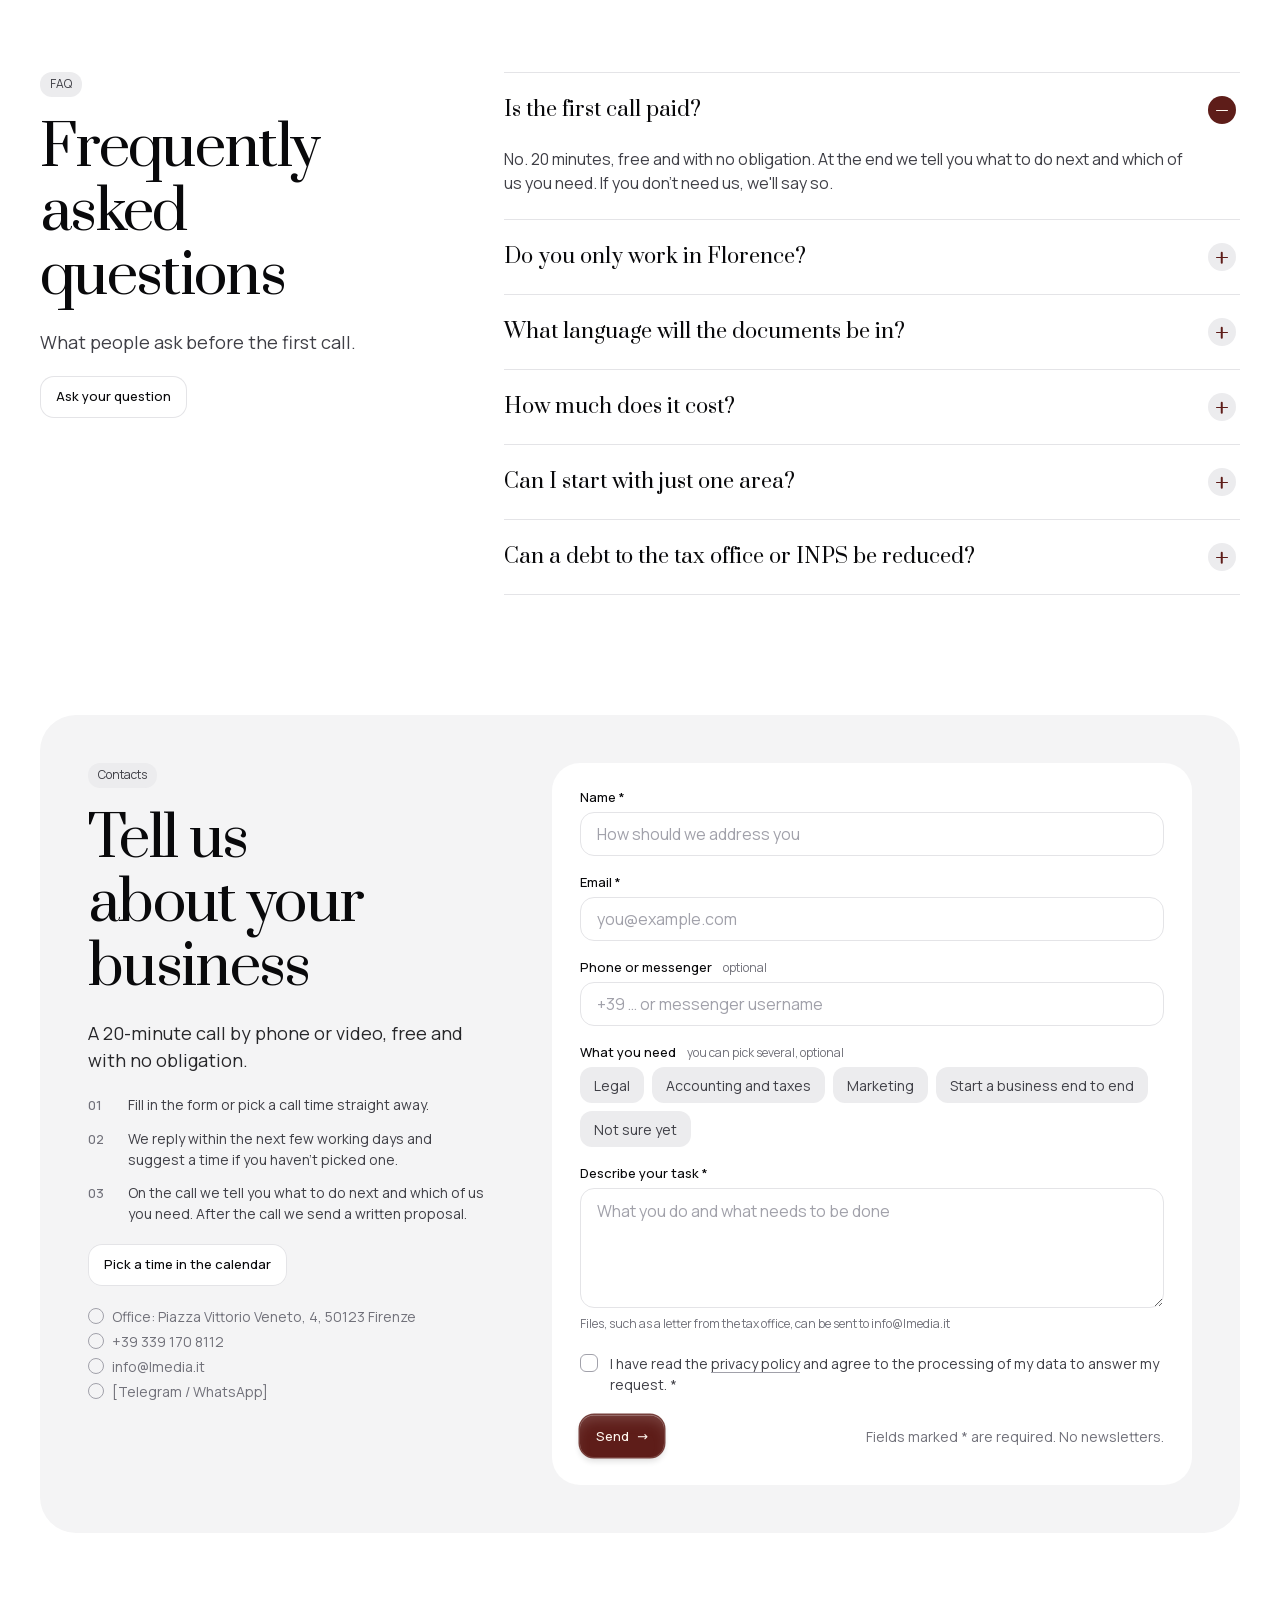
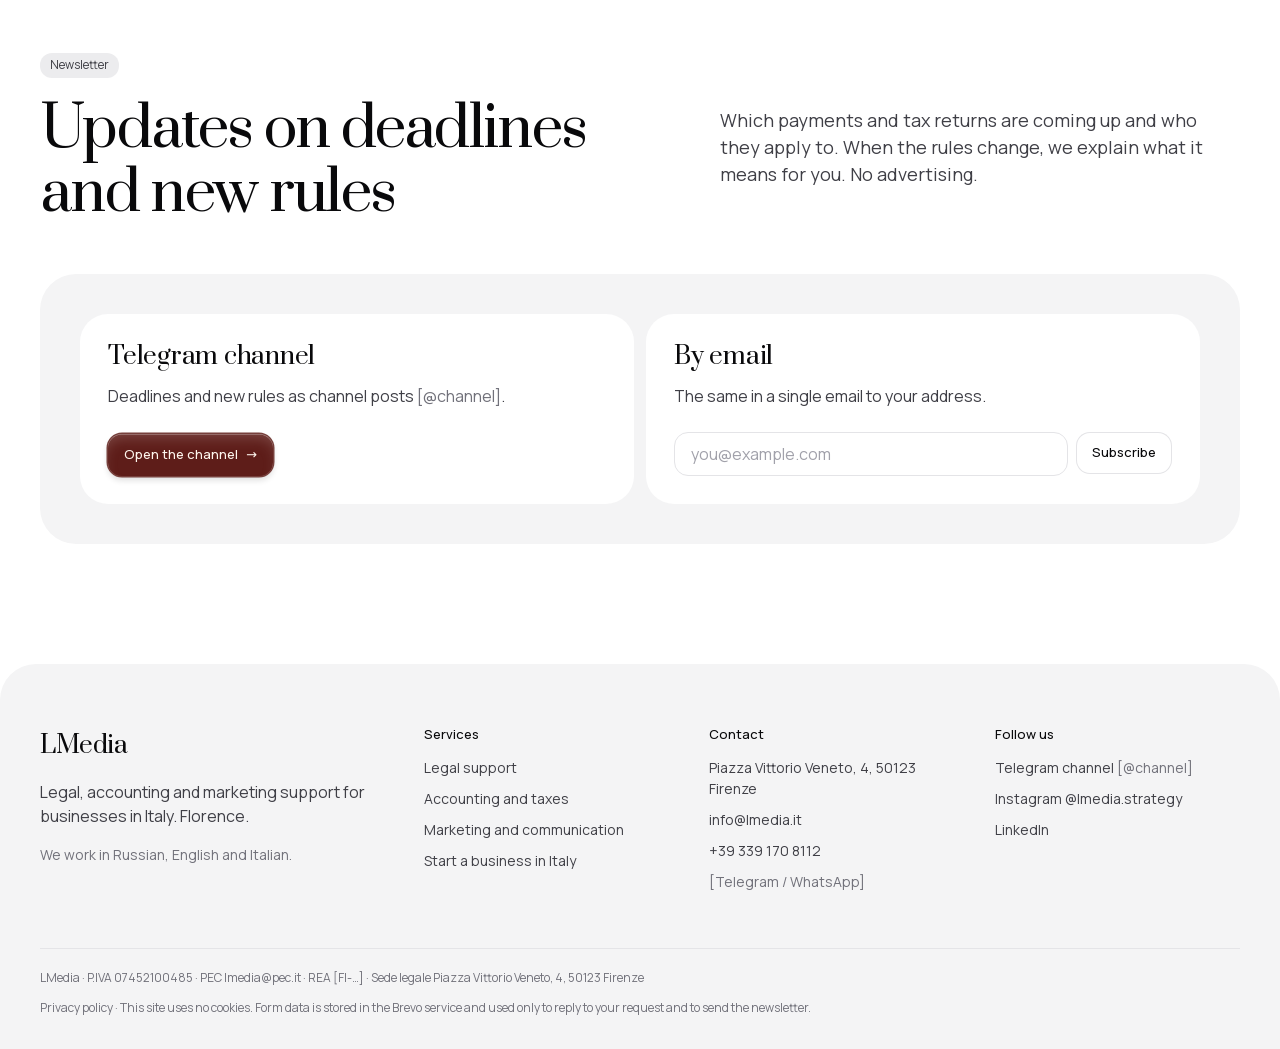
==== commit 4c794beb: "Send site forms to Brevo via a lead Worker and update the footer Co-Authored-By: Claude Opus 5.5 <no" ====
--- a/en/index.html
+++ b/en/index.html
@@ -8,7 +8,7 @@
 <link rel="alternate" hreflang="ru" href="https://lmedia.it/">
 <link rel="alternate" hreflang="en" href="https://lmedia.it/en/">
 <link rel="alternate" hreflang="x-default" href="https://lmedia.it/">
-<link rel="stylesheet" href="../ds.css?v=3a91301b1b">
+<link rel="stylesheet" href="../ds.css?v=0dbc82201c">
 <link rel="preload" href="../fonts/anton-lmedia.woff2" as="font" type="font/woff2" crossorigin>
 <link rel="preload" href="../fonts/prata-cyrillic.woff2" as="font" type="font/woff2" crossorigin>
 <style>
@@ -535,6 +535,7 @@
   .sub .card > :last-child { margin-top: auto; }
   .sub__form { display: flex; flex-wrap: wrap; gap: 8px; width: 100%; }
   .sub__form .input { flex: 1 1 220px; min-width: 0; }
+  .sub__box { display: grid; gap: 12px; width: 100%; }
   @media (max-width: 640px) { .sub { grid-template-columns: 1fr; } }
   .why { display: grid; grid-template-columns: repeat(3, 1fr); gap: var(--gap-card); }
   .why .card { display: grid; align-content: start; }
@@ -2045,21 +2046,23 @@
         </div>
       </div>
       <div class="card">
-        <form class="form" onsubmit="return false">
-          <div class="field"><label class="field__label" for="n">Name *</label><input class="input" id="n" placeholder="How should we address you"></div>
-          <div class="field"><label class="field__label" for="e">Email *</label><input class="input" id="e" type="email" placeholder="you@example.com"></div>
-          <div class="field"><label class="field__label" for="p">Phone or messenger <span class="field__hint">optional</span></label><input class="input" id="p" placeholder="+39 … or messenger username"></div>
+        <form class="form" id="lead" method="post" novalidate action="https://lmedia-lead.lmedia-italia.workers.dev/" data-busy="Sending…" data-need="Please fill in this field." data-mail="Please check the address — it looks incomplete." data-agree="We can&#x27;t accept the request without your consent.">
+          <div class="field"><label class="field__label" for="n">Name *</label><input class="input" id="n" name="FIRSTNAME" autocomplete="name" maxlength="100" required placeholder="How should we address you"></div>
+          <div class="field"><label class="field__label" for="e">Email *</label><input class="input" id="e" name="EMAIL" type="email" autocomplete="email" maxlength="200" required placeholder="you@example.com"></div>
+          <div class="field"><label class="field__label" for="p">Phone or messenger <span class="field__hint">optional</span></label><input class="input" id="p" name="CONTACT" autocomplete="tel" maxlength="200" placeholder="+39 … or messenger username"></div>
           <div class="field"><span class="field__label">What you need <span class="field__hint">you can pick several, optional</span></span>
-            <div class="chips"><span class="chip">Legal</span><span class="chip">Accounting and taxes</span><span class="chip">Marketing</span><span class="chip">Start a business end to end</span><span class="chip">Not sure yet</span></div>
+            <div class="chips"><button class="chip" type="button" aria-pressed="false">Legal</button><button class="chip" type="button" aria-pressed="false">Accounting and taxes</button><button class="chip" type="button" aria-pressed="false">Marketing</button><button class="chip" type="button" aria-pressed="false">Start a business end to end</button><button class="chip" type="button" aria-pressed="false">Not sure yet</button></div>
           </div>
-          <div class="field"><label class="field__label" for="m">Describe your task *</label><textarea class="textarea" id="m" placeholder="What you do and what needs to be done"></textarea></div>
-          <div class="field"><span class="field__label">File <span class="field__hint">optional</span></span><div class="file"><span class="btn btn--secondary"><span class="ico ico--s" aria-hidden="true"></span>Attach a file</span><span class="caption">e.g. a letter from the tax office · PDF, JPG or PNG</span></div></div>
-          <label class="check"><span class="check__box"></span><span>I have read the <u>privacy policy</u> and agree to the processing of my data to answer my request. *</span></label>
+          <div class="field"><label class="field__label" for="m">Describe your task *</label><textarea class="textarea" id="m" name="MESSAGE" maxlength="3000" required placeholder="What you do and what needs to be done"></textarea><span class="caption">Files, such as a letter from the tax office, can be sent to <a href="mailto:info@lmedia.it">info@lmedia.it</a></span></div>
+          <div class="field"><label class="check"><input class="check__in" id="agree" type="checkbox" required><span class="check__box" aria-hidden="true"></span><span>I have read the <u>privacy policy</u> and agree to the processing of my data to answer my request. *</span></label></div>
+          <input type="hidden" name="TOPICS" value=""><input type="hidden" name="CONSENT_AT" value=""><input type="hidden" name="LANG" value="en"><input type="text" name="email_address_check" value="" tabindex="-1" autocomplete="off" aria-hidden="true" hidden>
+          <div class="form-msg" id="lead-fail" role="alert" hidden><span><b>The request was not sent.</b> Please try again or write to <a href="mailto:info@lmedia.it">info@lmedia.it</a>.</span></div>
           <div class="form__foot">
             <button class="btn btn--primary" type="submit">Send</button>
             <span class="small">Fields marked * are required. No newsletters.</span>
           </div>
         </form>
+        <div class="form-msg" id="lead-ok" role="status" tabindex="-1" hidden><span><b>Request sent.</b> We will reply by email within the next few working days.</span></div>
       </div>
     </div>
   </div>
@@ -2081,11 +2084,100 @@
       <div class="card">
         <h3 class="h3">By email</h3>
         <p class="body">The same in a single email to your address.</p>
-        <form class="sub__form" onsubmit="return false"><input class="input" id="sub-email" type="email" placeholder="you@example.com" aria-label="Email for the newsletter"><button class="btn btn--secondary" type="submit">Subscribe</button></form>
+        <div class="sub__box">
+          <form class="sub__form" id="sub" method="post" novalidate action="https://d8706dc6.sibforms.com/serve/[base64]" data-busy="Sending…" data-need="Please fill in this field." data-mail="Please check the address — it looks incomplete."><input class="input" id="sub-email" name="EMAIL" type="email" autocomplete="email" maxlength="200" required placeholder="you@example.com" aria-label="Email for the newsletter"><input type="hidden" name="locale" value="en"><input type="hidden" name="html_type" value="simple"><input type="text" name="email_address_check" value="" tabindex="-1" autocomplete="off" aria-hidden="true" hidden><button class="btn btn--secondary" type="submit">Subscribe</button></form>
+          <div class="form-msg" id="sub-fail" role="alert" hidden><span><b>Subscription failed.</b> Please try again or write to <a href="mailto:info@lmedia.it">info@lmedia.it</a>.</span></div>
+          <div class="form-msg" id="sub-ok" role="status" tabindex="-1" hidden><span><b>Almost done.</b> We have sent you an email: confirm your subscription using the link in it.</span></div>
+        </div>
       </div>
     </div>
   </div>
 </section>
+<!-- forms:begin -->
+<script>
+/* Forms (owner 27.11): application #lead -> own Cloudflare Worker (worker/lead.js: Brevo contact + full email),
+   newsletter #sub -> Brevo form. POST urlencoded to the form's action with fetch, both answer {"success":true|false,"message":...}; only success === true counts as sent. Texts for the script live in
+   data-* attributes and in markup (build_en.py translates them; no Cyrillic in script code). */
+(function () {
+  var MAIL = /^[^\s@]+@[^\s@]+\.[^\s@]+$/;
+  function why(form, f) {
+    if (f.type === 'checkbox') return f.checked ? '' : form.dataset.agree;
+    var v = f.value.trim();
+    if (!v) return form.dataset.need;
+    if (f.type === 'email' && !(f.validity.valid && MAIL.test(v))) return form.dataset.mail;
+    return '';
+  }
+  function mark(form, f, msg) {
+    var id = f.id + '-err', e = document.getElementById(id);
+    if (!msg) {
+      if (e) e.remove();
+      f.removeAttribute('aria-invalid'); f.removeAttribute('aria-describedby'); f.classList.remove('input--error');
+      return;
+    }
+    if (!e) {
+      e = document.createElement('span'); e.className = 'field__error'; e.id = id;
+      var box = f.closest('.field');
+      if (box) box.appendChild(e); else form.after(e);
+    }
+    e.textContent = msg;
+    f.setAttribute('aria-invalid', 'true'); f.setAttribute('aria-describedby', id);
+    if (f.type !== 'checkbox') f.classList.add('input--error');
+  }
+  function valid(form) {
+    var first = null;
+    form.querySelectorAll('[required]').forEach(function (f) {
+      var msg = why(form, f);
+      mark(form, f, msg);
+      if (msg && !first) first = f;
+    });
+    if (first) first.focus();
+    return !first;
+  }
+  function send(form, fail, ok, before) {
+    form.addEventListener('input', function (ev) { if (ev.target.hasAttribute('aria-invalid')) mark(form, ev.target, why(form, ev.target)); });
+    form.addEventListener('change', function (ev) { if (ev.target.hasAttribute('aria-invalid')) mark(form, ev.target, why(form, ev.target)); });
+    form.addEventListener('submit', function (ev) {
+      ev.preventDefault();
+      var btn = form.querySelector('[type=submit]');
+      if (btn.disabled) return;
+      fail.hidden = true;
+      if (!valid(form)) return;
+      if (before) before();
+      var label = btn.textContent;
+      btn.disabled = true; btn.textContent = form.dataset.busy;
+      var ctl = new AbortController(), timer = setTimeout(function () { ctl.abort(); }, 20000);
+      fetch(form.action, { method: 'POST', body: new URLSearchParams(new FormData(form)), signal: ctl.signal })
+        .then(function (r) { return r.json(); })
+        .then(function (j) { return !!j && j.success === true; })
+        .catch(function () { return false; })
+        .then(function (sent) {
+          clearTimeout(timer);
+          btn.disabled = false; btn.textContent = label;
+          if (sent) { form.hidden = true; ok.hidden = false; ok.focus(); }
+          else { fail.hidden = false; }
+        });
+    });
+  }
+  var lead = document.getElementById('lead');
+  if (lead) {
+    lead.querySelectorAll('.chip').forEach(function (c) {
+      c.addEventListener('click', function () {
+        var on = c.getAttribute('aria-pressed') !== 'true';
+        c.setAttribute('aria-pressed', on ? 'true' : 'false');
+        c.classList.toggle('chip--on', on);
+      });
+    });
+    send(lead, document.getElementById('lead-fail'), document.getElementById('lead-ok'), function () {
+      lead.elements.TOPICS.value = Array.prototype.map.call(lead.querySelectorAll('.chip[aria-pressed="true"]'),
+        function (c) { return c.textContent.replace(/\s+/g, ' ').trim(); }).join(', ');
+      lead.elements.CONSENT_AT.value = new Date().toISOString();
+    });
+  }
+  var sub = document.getElementById('sub');
+  if (sub) send(sub, document.getElementById('sub-fail'), document.getElementById('sub-ok'));
+})();
+</script>
+<!-- forms:end -->
 </main>
 
 <!-- 11 · Footer -->
@@ -2120,7 +2212,7 @@
     </div>
     <div class="ftr__legal">
       <span>LMedia · P.IVA 07452100485 · PEC lmedia@pec.it · REA <span class="ph">[FI-…]</span> · Sede legale Piazza Vittorio Veneto, 4, 50123 Firenze</span>
-      <span>Privacy policy · This site uses no cookies and shares no visitor data with third parties</span>
+      <span>Privacy policy · This site uses no cookies. Form data is stored in the Brevo service and used only to reply to your request and to send the newsletter.</span>
     </div>
   </div>
 </footer>
--- a/ds.css
+++ b/ds.css
@@ -61,6 +61,7 @@
 }
 
 * { box-sizing: border-box; }
+[hidden] { display: none !important; }   /* hidden сильнее display компонентов (.form-msg, .field__error — flex) */
 html { -webkit-text-size-adjust: 100%; }
 body {
   margin: 0; background: var(--card); color: var(--text);
@@ -169,12 +170,17 @@
 .chip { display: inline-flex; align-items: center; height: 36px; padding: 0 14px; border-radius: var(--r-tag);
         background: var(--tag); color: var(--text); font-size: 14px; }
 .chip:hover { background: var(--panel); box-shadow: inset 0 0 0 1px var(--line); }
+button.chip { border: 0; font-family: var(--font); cursor: pointer; }   /* вариант-кнопка в форме заявки */
 .chip--on, .chip--on:hover { background: var(--ink); color: #fff; box-shadow: none; }
 .chip--on::before { content: "✓"; margin-right: 6px; }
 
-.check { display: flex; gap: 12px; align-items: flex-start; font-size: 14px; color: var(--text); }
+.check { display: flex; gap: 12px; align-items: flex-start; font-size: 14px; color: var(--text); position: relative; cursor: pointer; }
+/* настоящий флажок: input прозрачный поверх .check__box, вид — у соседа */
+.check__in { position: absolute; left: 0; top: 1px; width: 18px; height: 18px; margin: 0; opacity: 0; cursor: pointer; }
+.check__in:focus-visible + .check__box { outline: 2px solid var(--ink); outline-offset: 2px; }
+.check__in[aria-invalid] + .check__box { border-color: var(--text); }
 .check__box { flex: none; width: 18px; height: 18px; border-radius: 6px; border: 1px solid var(--faint); margin-top: 1px; background: #fff; }
-.check__box--on { background: var(--ink) url("data:image/svg+xml,%3Csvg xmlns='http://www.w3.org/2000/svg' viewBox='0 0 18 18'%3E%3Cpath d='M5 9.2l2.6 2.6L13 6.4' fill='none' stroke='%23fff' stroke-width='1.6' stroke-linecap='round' stroke-linejoin='round'/%3E%3C/svg%3E") center/18px no-repeat; border-color: var(--ink); }
+.check__box--on, .check__in:checked + .check__box { background: var(--ink) url("data:image/svg+xml,%3Csvg xmlns='http://www.w3.org/2000/svg' viewBox='0 0 18 18'%3E%3Cpath d='M5 9.2l2.6 2.6L13 6.4' fill='none' stroke='%23fff' stroke-width='1.6' stroke-linecap='round' stroke-linejoin='round'/%3E%3C/svg%3E") center/18px no-repeat; border-color: var(--ink); }
 .check u { text-decoration-color: var(--faint); text-underline-offset: 3px; }
 
 .acc { border-top: 1px solid var(--line); }
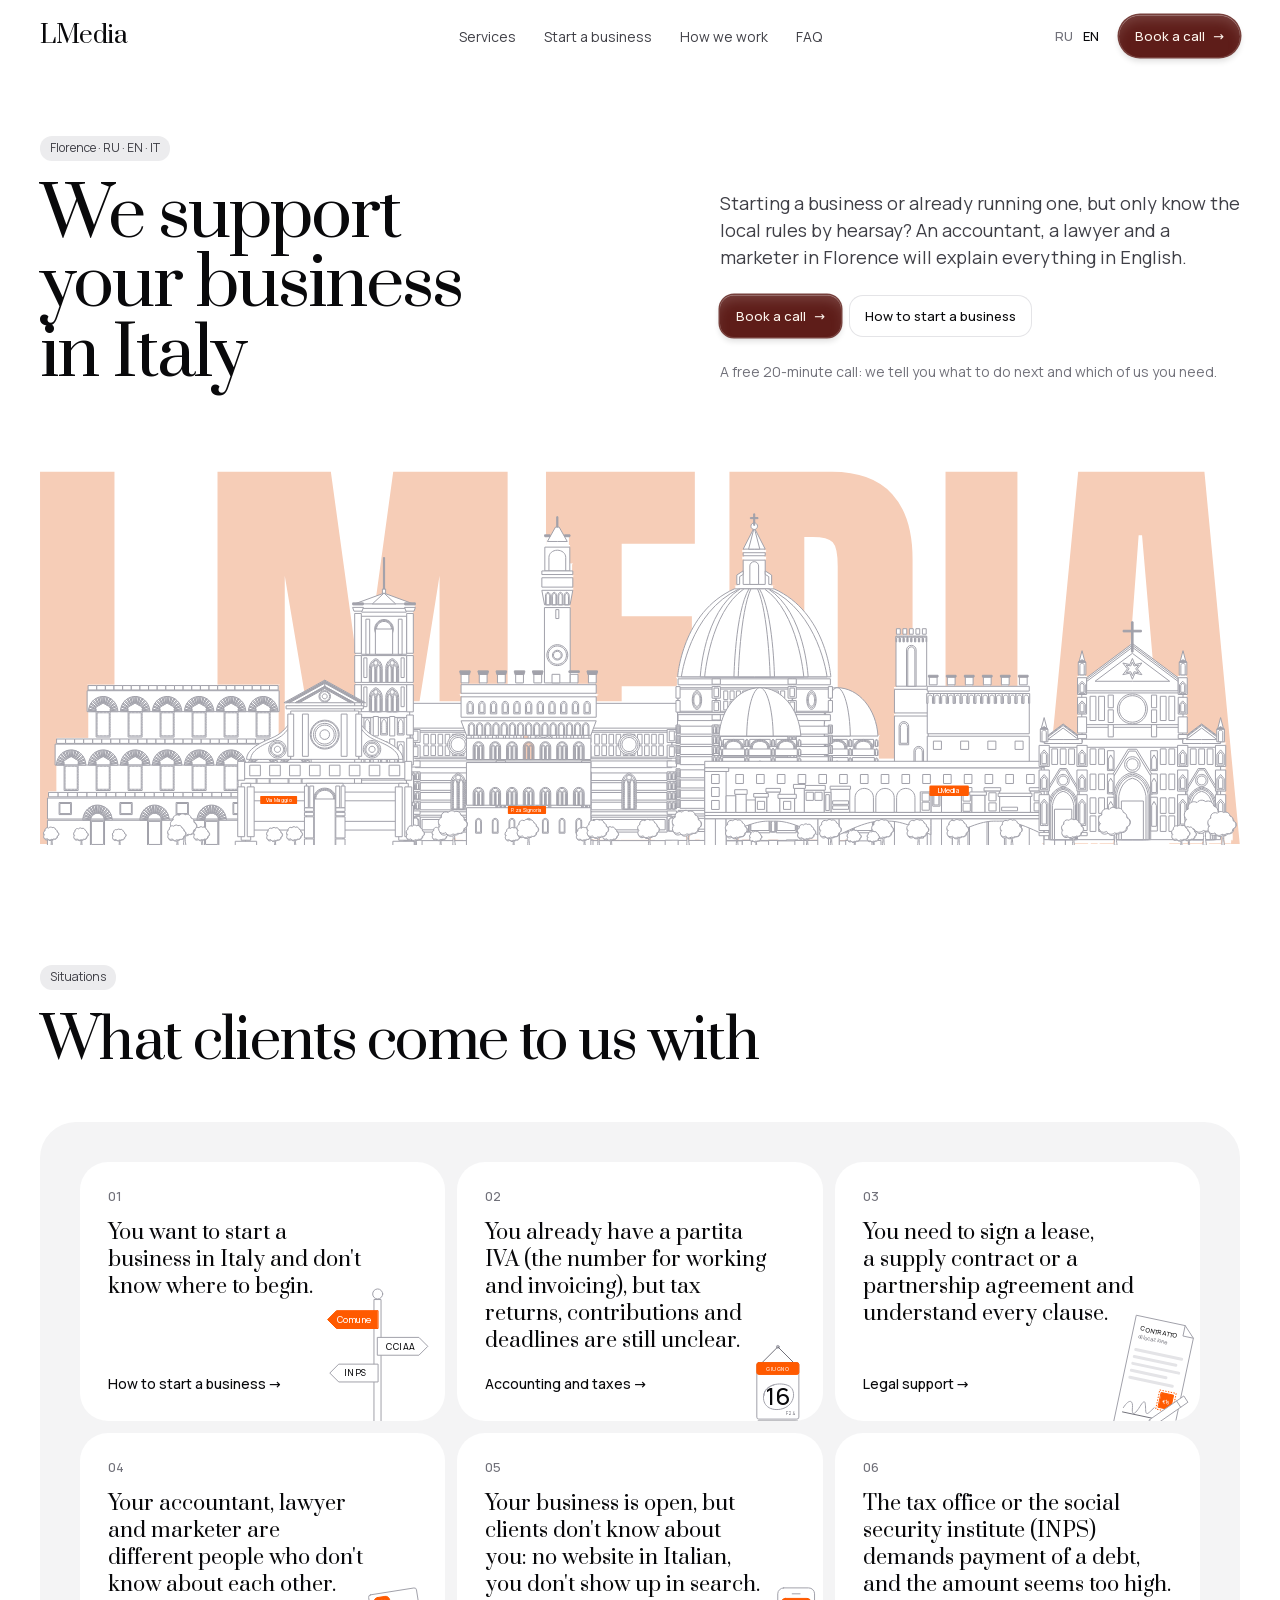
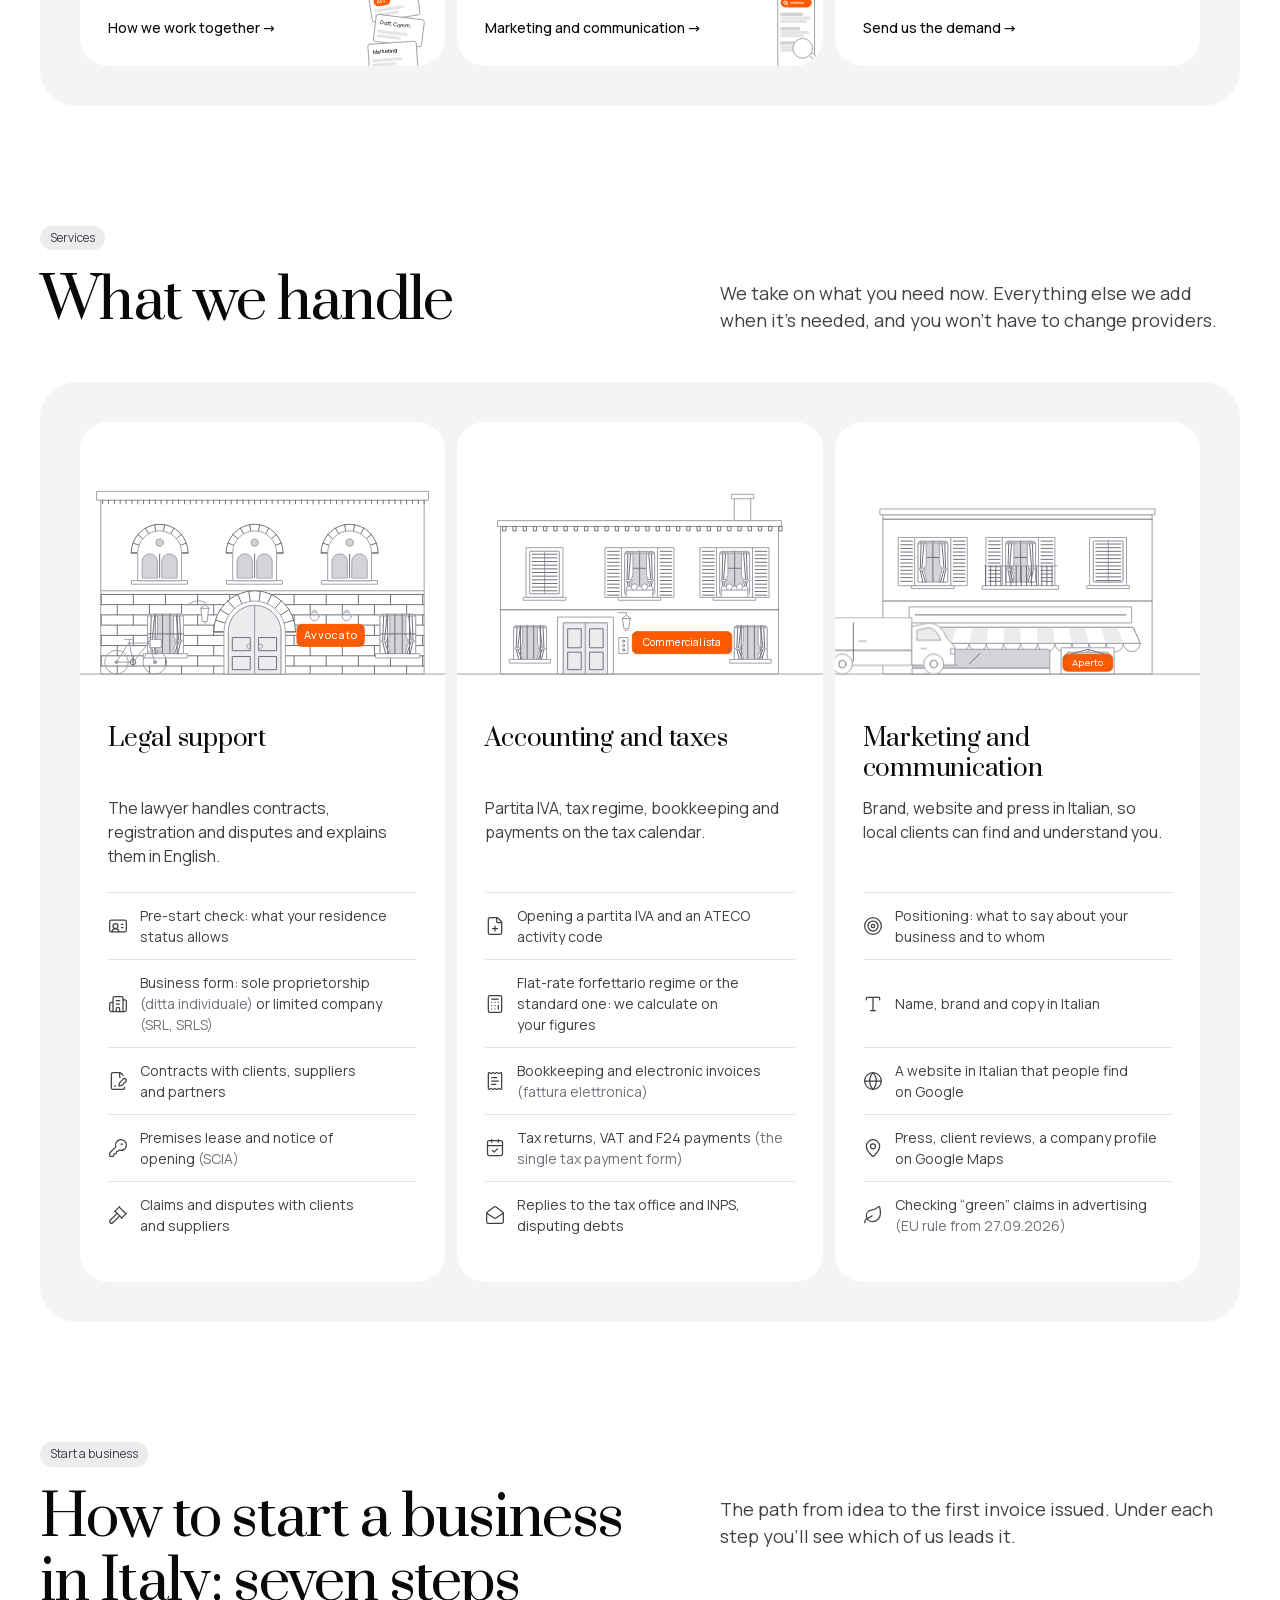
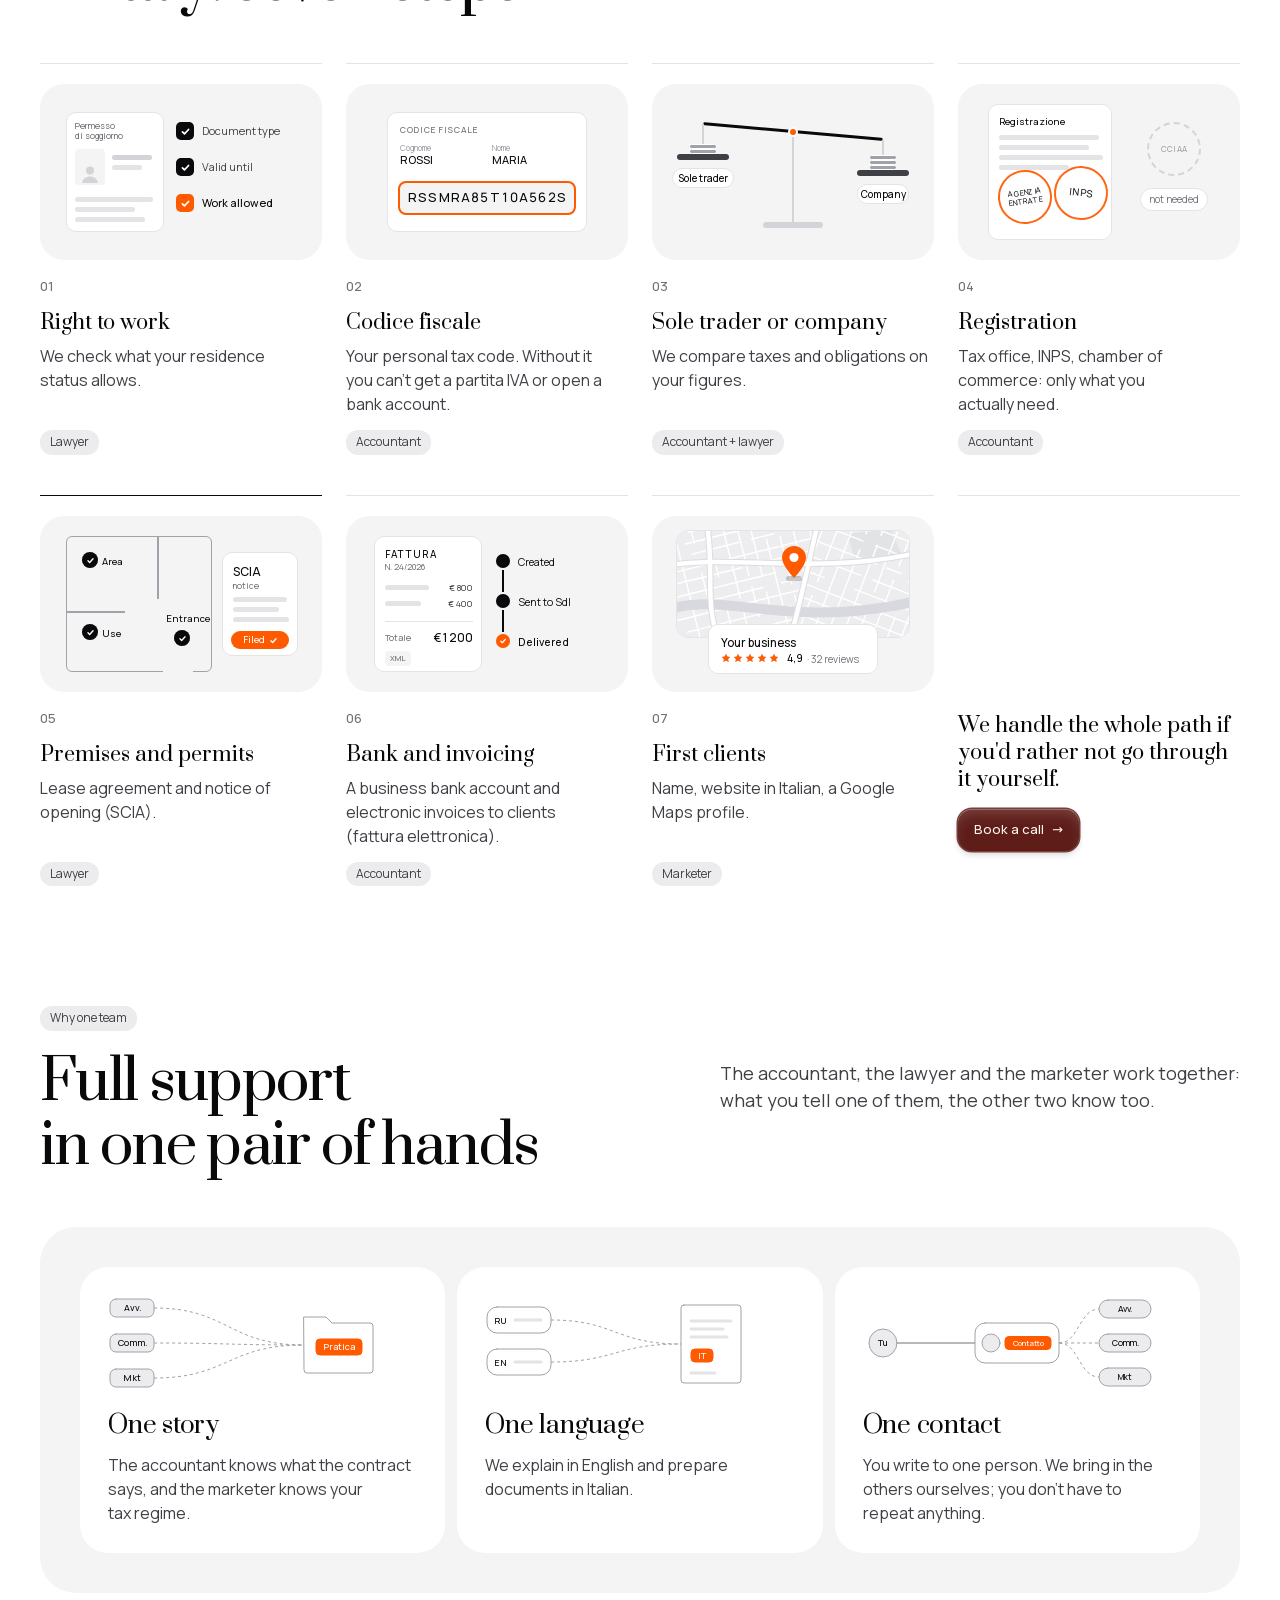
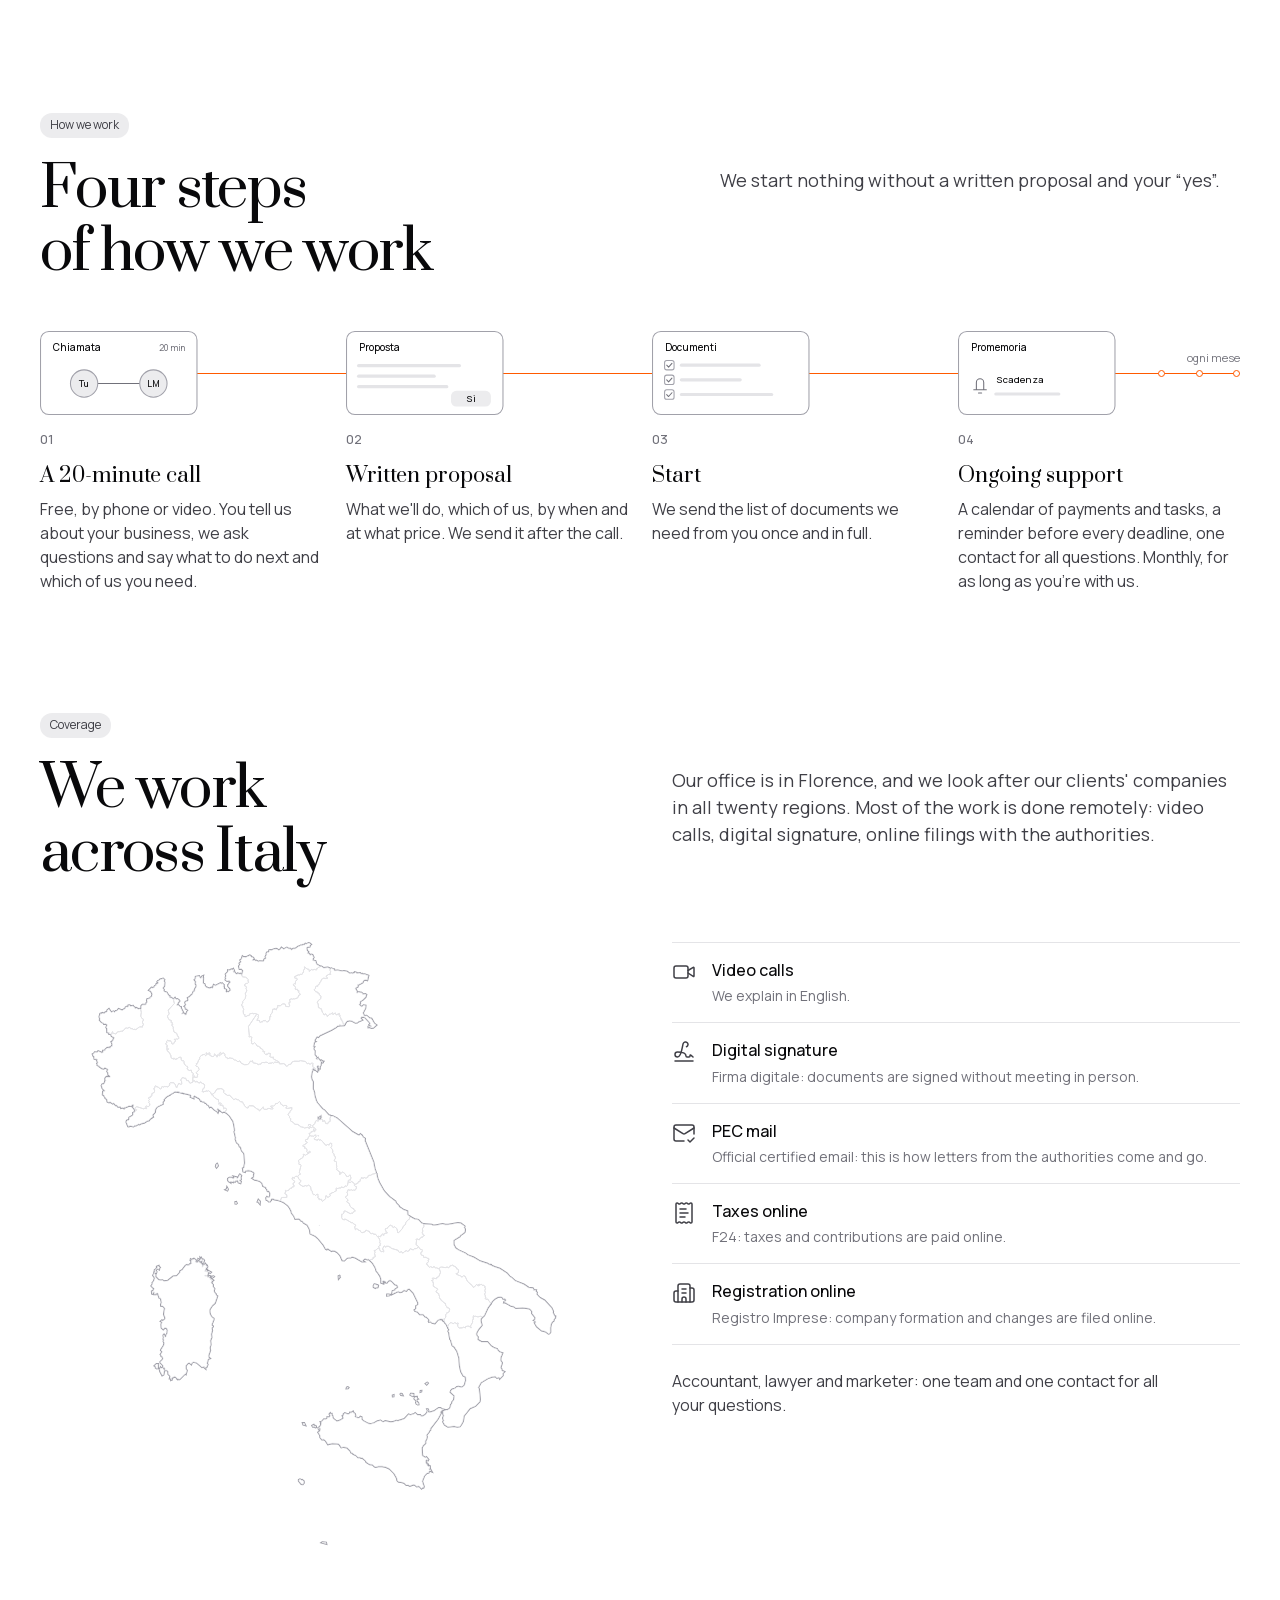
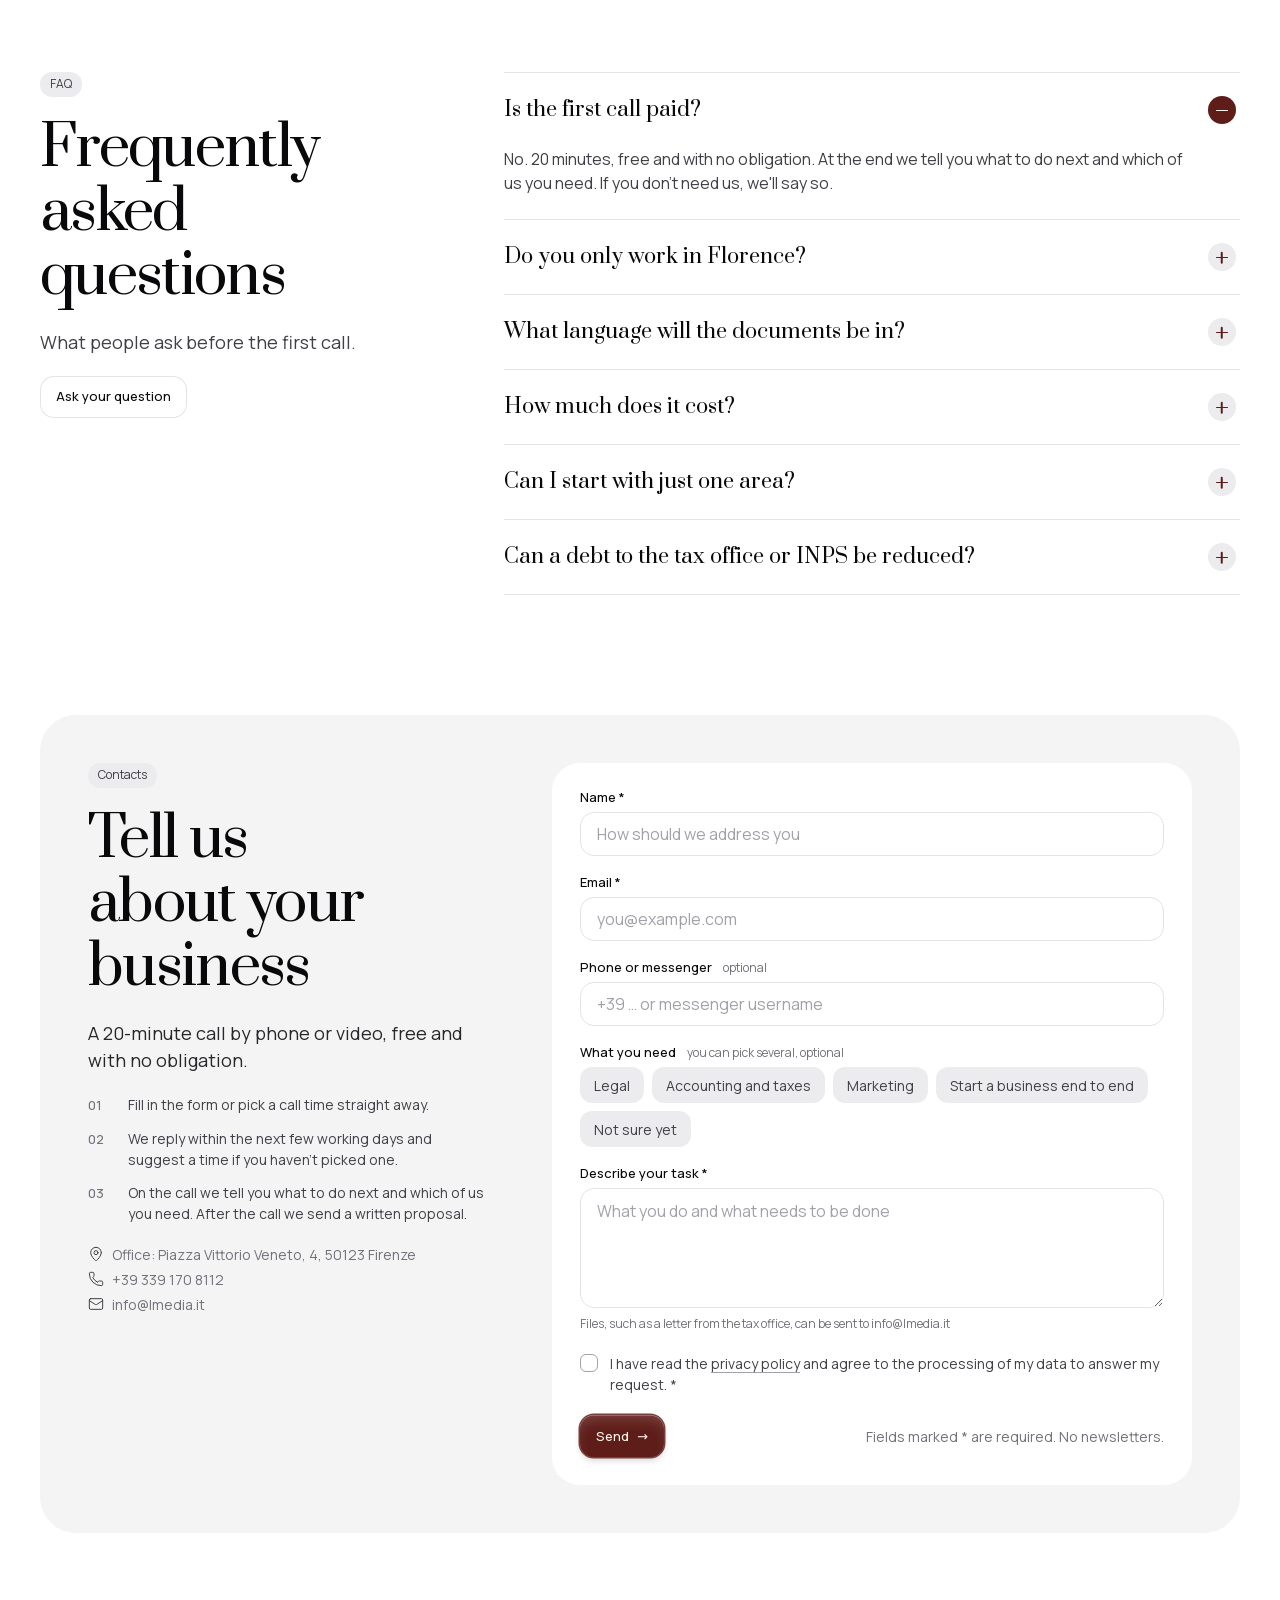
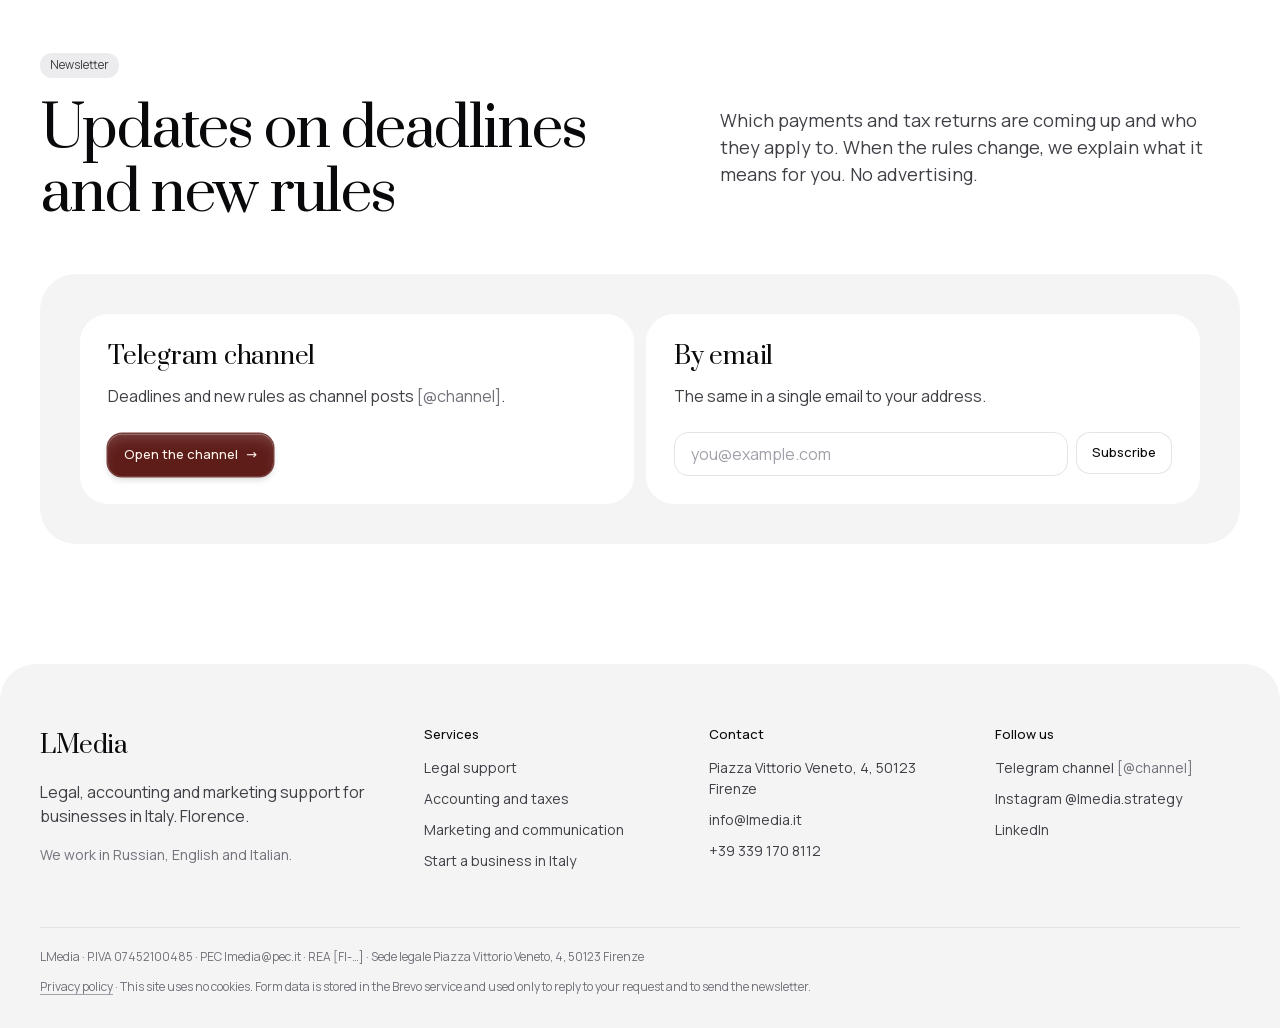
==== commit 57c7b5f1: "Add privacy policy pages and fix menu anchors under the header - privacy.html and en/privacy.html, l" ====
--- a/en/index.html
+++ b/en/index.html
@@ -8,7 +8,7 @@
 <link rel="alternate" hreflang="ru" href="https://lmedia.it/">
 <link rel="alternate" hreflang="en" href="https://lmedia.it/en/">
 <link rel="alternate" hreflang="x-default" href="https://lmedia.it/">
-<link rel="stylesheet" href="../ds.css?v=0dbc82201c">
+<link rel="stylesheet" href="../ds.css?v=4206b2fa09">
 <link rel="preload" href="../fonts/anton-lmedia.woff2" as="font" type="font/woff2" crossorigin>
 <link rel="preload" href="../fonts/prata-cyrillic.woff2" as="font" type="font/woff2" crossorigin>
 <style>
@@ -2037,12 +2037,12 @@
           <li><b>02</b><span>We reply within the next few working days and suggest a time if you haven't picked one.</span></li>
           <li><b>03</b><span>On the call we tell you what to do next and which of us you need. After the call we send a written proposal.</span></li>
         </ol>
-        <a class="btn btn--secondary" href="#">Pick a time in the calendar</a>
+        <a class="btn btn--secondary" href="#" hidden>Pick a time in the calendar</a>
         <div class="addr">
-          <span class="small addr__l"><span class="ico ico--s" aria-hidden="true"></span>Office: Piazza Vittorio Veneto, 4, 50123 Firenze</span>
-          <span class="small addr__l"><span class="ico ico--s" aria-hidden="true"></span><a href="tel:+393391708112">+39 339 170 8112</a></span>
-          <span class="small addr__l"><span class="ico ico--s" aria-hidden="true"></span><a href="mailto:info@lmedia.it">info@lmedia.it</a></span>
-          <span class="small addr__l"><span class="ico ico--s" aria-hidden="true"></span><span class="ph">[Telegram / WhatsApp]</span></span>
+          <span class="small addr__l"><svg class="ico ico--s ico--l" viewBox="0 0 24 24" aria-hidden="true" focusable="false"><path d="M20 10c0 4.993-5.539 10.193-7.399 11.799a1 1 0 0 1-1.202 0C9.539 20.193 4 14.993 4 10a8 8 0 0 1 16 0" /><circle cx="12" cy="10" r="3" /></svg>Office: Piazza Vittorio Veneto, 4, 50123 Firenze</span>
+          <span class="small addr__l"><svg class="ico ico--s ico--l" viewBox="0 0 24 24" aria-hidden="true" focusable="false"><path d="M13.832 16.568a1 1 0 0 0 1.213-.303l.355-.465A2 2 0 0 1 17 15h3a2 2 0 0 1 2 2v3a2 2 0 0 1-2 2A18 18 0 0 1 2 4a2 2 0 0 1 2-2h3a2 2 0 0 1 2 2v3a2 2 0 0 1-.8 1.6l-.468.351a1 1 0 0 0-.292 1.233 14 14 0 0 0 6.392 6.384" /></svg><a href="tel:+393391708112">+39 339 170 8112</a></span>
+          <span class="small addr__l"><svg class="ico ico--s ico--l" viewBox="0 0 24 24" aria-hidden="true" focusable="false"><path d="m22 7-8.991 5.727a2 2 0 0 1-2.009 0L2 7" /><rect x="2" y="4" width="20" height="16" rx="2" /></svg><a href="mailto:info@lmedia.it">info@lmedia.it</a></span>
+          <span class="small addr__l" hidden><span class="ico ico--s" aria-hidden="true"></span><span class="ph">[Telegram / WhatsApp]</span></span>
         </div>
       </div>
       <div class="card">
@@ -2054,7 +2054,7 @@
             <div class="chips"><button class="chip" type="button" aria-pressed="false">Legal</button><button class="chip" type="button" aria-pressed="false">Accounting and taxes</button><button class="chip" type="button" aria-pressed="false">Marketing</button><button class="chip" type="button" aria-pressed="false">Start a business end to end</button><button class="chip" type="button" aria-pressed="false">Not sure yet</button></div>
           </div>
           <div class="field"><label class="field__label" for="m">Describe your task *</label><textarea class="textarea" id="m" name="MESSAGE" maxlength="3000" required placeholder="What you do and what needs to be done"></textarea><span class="caption">Files, such as a letter from the tax office, can be sent to <a href="mailto:info@lmedia.it">info@lmedia.it</a></span></div>
-          <div class="field"><label class="check"><input class="check__in" id="agree" type="checkbox" required><span class="check__box" aria-hidden="true"></span><span>I have read the <u>privacy policy</u> and agree to the processing of my data to answer my request. *</span></label></div>
+          <div class="field"><label class="check"><input class="check__in" id="agree" type="checkbox" required><span class="check__box" aria-hidden="true"></span><span>I have read the <a class="check__link" href="privacy.html" target="_blank" rel="noopener">privacy policy</a> and agree to the processing of my data to answer my request. *</span></label></div>
           <input type="hidden" name="TOPICS" value=""><input type="hidden" name="CONSENT_AT" value=""><input type="hidden" name="LANG" value="en"><input type="text" name="email_address_check" value="" tabindex="-1" autocomplete="off" aria-hidden="true" hidden>
           <div class="form-msg" id="lead-fail" role="alert" hidden><span><b>The request was not sent.</b> Please try again or write to <a href="mailto:info@lmedia.it">info@lmedia.it</a>.</span></div>
           <div class="form__foot">
@@ -2201,7 +2201,7 @@
         <span>Piazza Vittorio Veneto, 4, 50123 Firenze</span>
         <a href="mailto:info@lmedia.it">info@lmedia.it</a>
         <a href="tel:+393391708112">+39 339 170 8112</a>
-        <span class="ph">[Telegram / WhatsApp]</span>
+        <span class="ph" hidden>[Telegram / WhatsApp]</span>
       </div>
       <div class="ftr__col">
         <span class="ftr__h">Follow us</span>
@@ -2212,7 +2212,7 @@
     </div>
     <div class="ftr__legal">
       <span>LMedia · P.IVA 07452100485 · PEC lmedia@pec.it · REA <span class="ph">[FI-…]</span> · Sede legale Piazza Vittorio Veneto, 4, 50123 Firenze</span>
-      <span>Privacy policy · This site uses no cookies. Form data is stored in the Brevo service and used only to reply to your request and to send the newsletter.</span>
+      <span><a href="privacy.html">Privacy policy</a> · This site uses no cookies. Form data is stored in the Brevo service and used only to reply to your request and to send the newsletter.</span>
     </div>
   </div>
 </footer>
--- a/ds.css
+++ b/ds.css
@@ -181,7 +181,7 @@
 .check__in[aria-invalid] + .check__box { border-color: var(--text); }
 .check__box { flex: none; width: 18px; height: 18px; border-radius: 6px; border: 1px solid var(--faint); margin-top: 1px; background: #fff; }
 .check__box--on, .check__in:checked + .check__box { background: var(--ink) url("data:image/svg+xml,%3Csvg xmlns='http://www.w3.org/2000/svg' viewBox='0 0 18 18'%3E%3Cpath d='M5 9.2l2.6 2.6L13 6.4' fill='none' stroke='%23fff' stroke-width='1.6' stroke-linecap='round' stroke-linejoin='round'/%3E%3C/svg%3E") center/18px no-repeat; border-color: var(--ink); }
-.check u { text-decoration-color: var(--faint); text-underline-offset: 3px; }
+.check u, .check__link { color: inherit; text-decoration: underline; text-decoration-color: var(--faint); text-underline-offset: 3px; } /* ссылка на политику — вид прежнего <u> (27.11) */
 
 .acc { border-top: 1px solid var(--line); }
 .acc:last-child { border-bottom: 1px solid var(--line); }
@@ -212,6 +212,7 @@
 .ph { color: var(--meta); }
 
 /* header / footer */
+html { scroll-padding-top: 72px; } /* = высота шапки .hdr__in: пункты меню не прячут заголовок под липкой шапкой (владелец 27.11) */
 .hdr { position: sticky; top: 0; z-index: 10; background: rgba(255,255,255,.92); backdrop-filter: blur(8px); }
 .hdr__in { display: flex; align-items: center; justify-content: space-between; height: 72px; gap: 24px; position: relative; }
 @media (min-width: 901px) { .nav { position: absolute; left: 50%; transform: translateX(-50%); } }
@@ -242,6 +243,7 @@
 .ftr__h { font: 500 13px/1 var(--font); color: var(--ink); margin-bottom: 6px; }
 .ftr__legal { margin-top: 56px; padding-top: 20px; border-top: 1px solid var(--line); display: flex;
               flex-wrap: wrap; justify-content: space-between; gap: 12px; font-size: 12px; color: var(--meta); }
+.ftr__legal a { color: inherit; text-decoration: underline; text-decoration-color: var(--faint); text-underline-offset: 3px; } /* политика (27.11) */
 @media (max-width: 900px) { .ftr__grid { grid-template-columns: 1fr; } }
 
 /* round 4: states and new components */
@@ -283,3 +285,25 @@
 .next li { display: grid; grid-template-columns: 28px 1fr; gap: 12px; font-size: 14px; line-height: 1.5; color: var(--text); }
 .next b { font: 500 13px/22px var(--font); color: var(--meta); }
 @media (max-width: 640px) { .stat__n { font-size: 28px; } }
+
+/* страница «Политика конфиденциальности» (privacy.html, en/privacy.html; владелец 27.11): колонка текста, таблицы на телефоне — столбиком */
+@media (max-width: 640px) { .hdr--doc .lang { display: flex; } }
+@media (max-width: 400px) { .doc .h2 { font-size: 30px; } } /* «конфиденциальности» в 34 px на 360 вылезало на 13 px (замер 27.11) */
+.doc { max-width: 760px; padding: 64px 0 var(--section); }
+.doc .small { margin-top: 16px; }
+.doc .h3 { margin: 48px 0 0; }
+.doc .body { margin-top: 12px; }
+.doc ul { margin-top: 12px; padding-left: 20px; list-style: disc; }
+.doc li + li { margin-top: 8px; }
+.doc table { width: 100%; border-collapse: collapse; margin-top: 16px; font-size: 14px; line-height: 1.5; color: var(--text); }
+.doc th { text-align: left; font-weight: 500; color: var(--ink); padding: 0 16px 8px 0; }
+.doc td { vertical-align: top; padding: 12px 16px 12px 0; border-top: 1px solid var(--line); }
+.doc td:first-child { color: var(--ink); }
+.doc a { color: inherit; }
+@media (max-width: 640px) {
+  .doc { padding-top: 40px; }
+  .doc thead { display: none; }
+  .doc table, .doc tbody, .doc tr, .doc td { display: block; }
+  .doc tr { border-top: 1px solid var(--line); padding: 12px 0; }
+  .doc td { border: 0; padding: 2px 0; }
+}
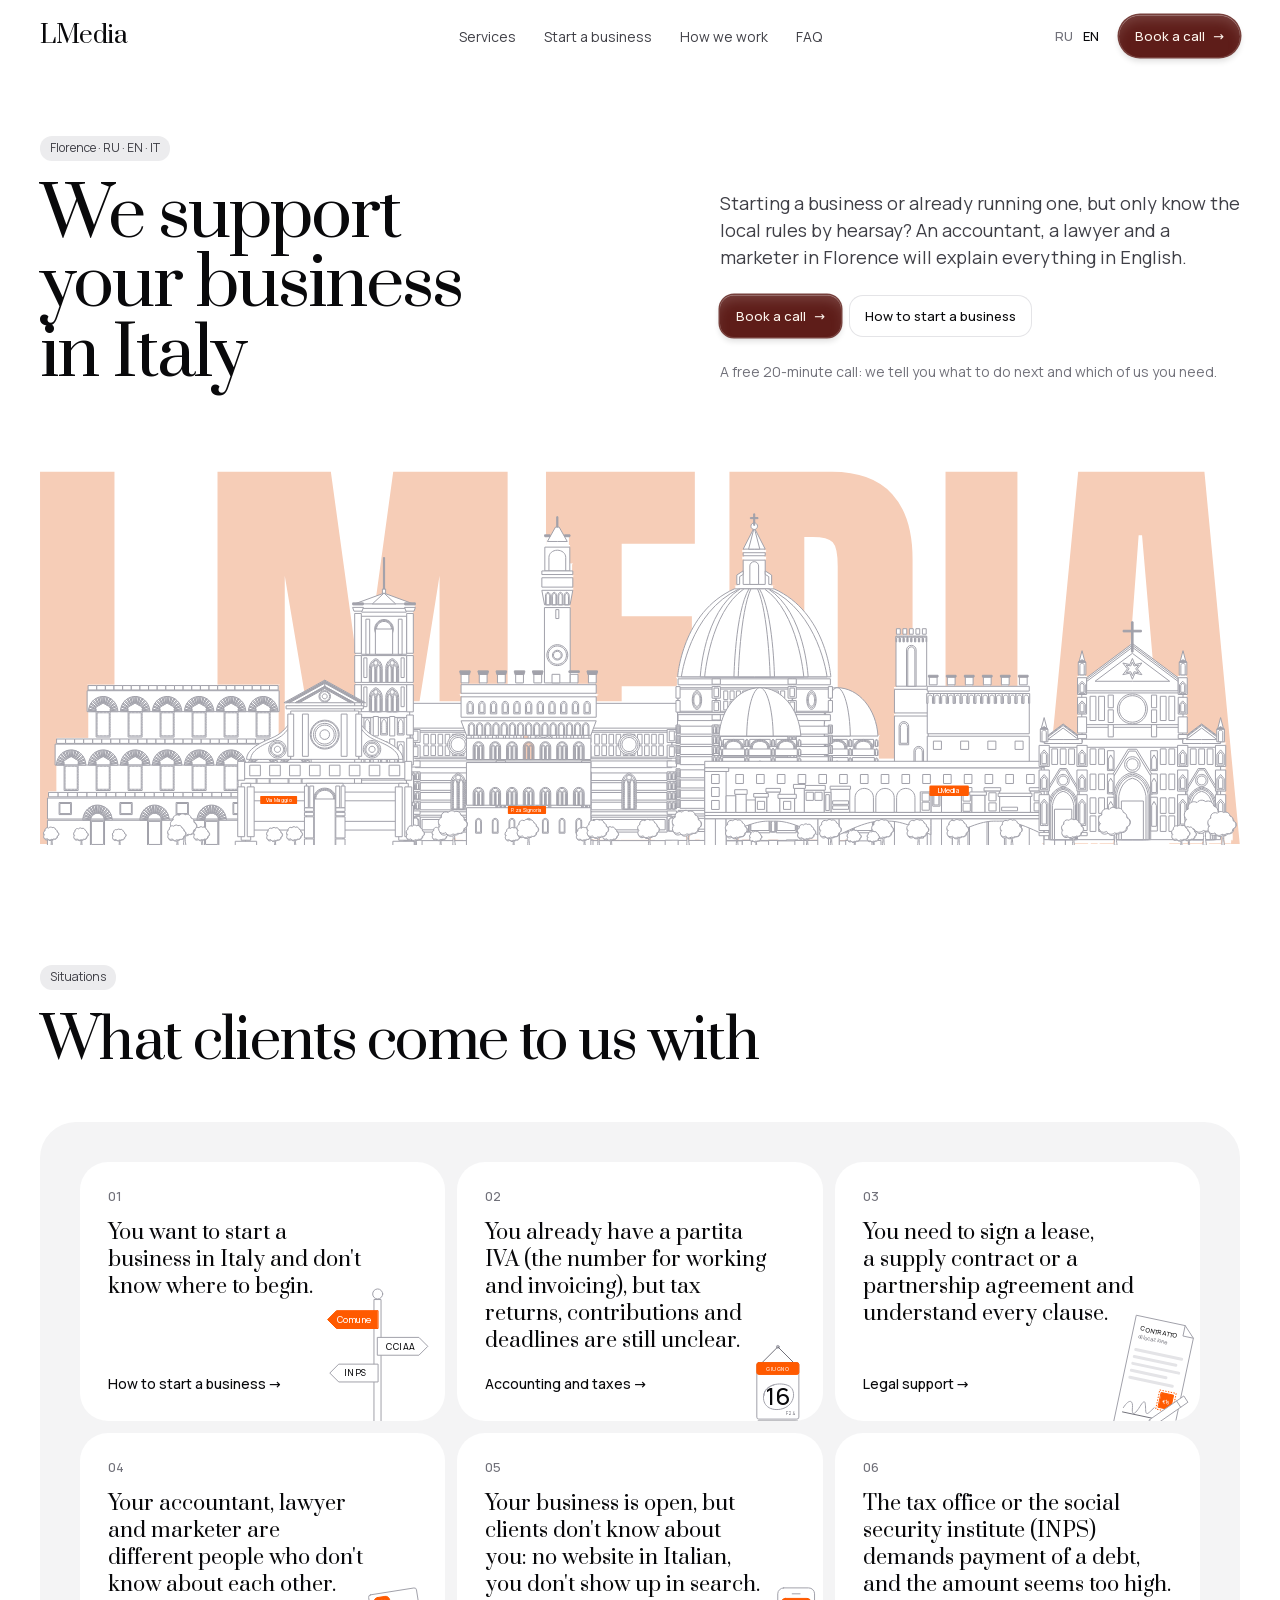
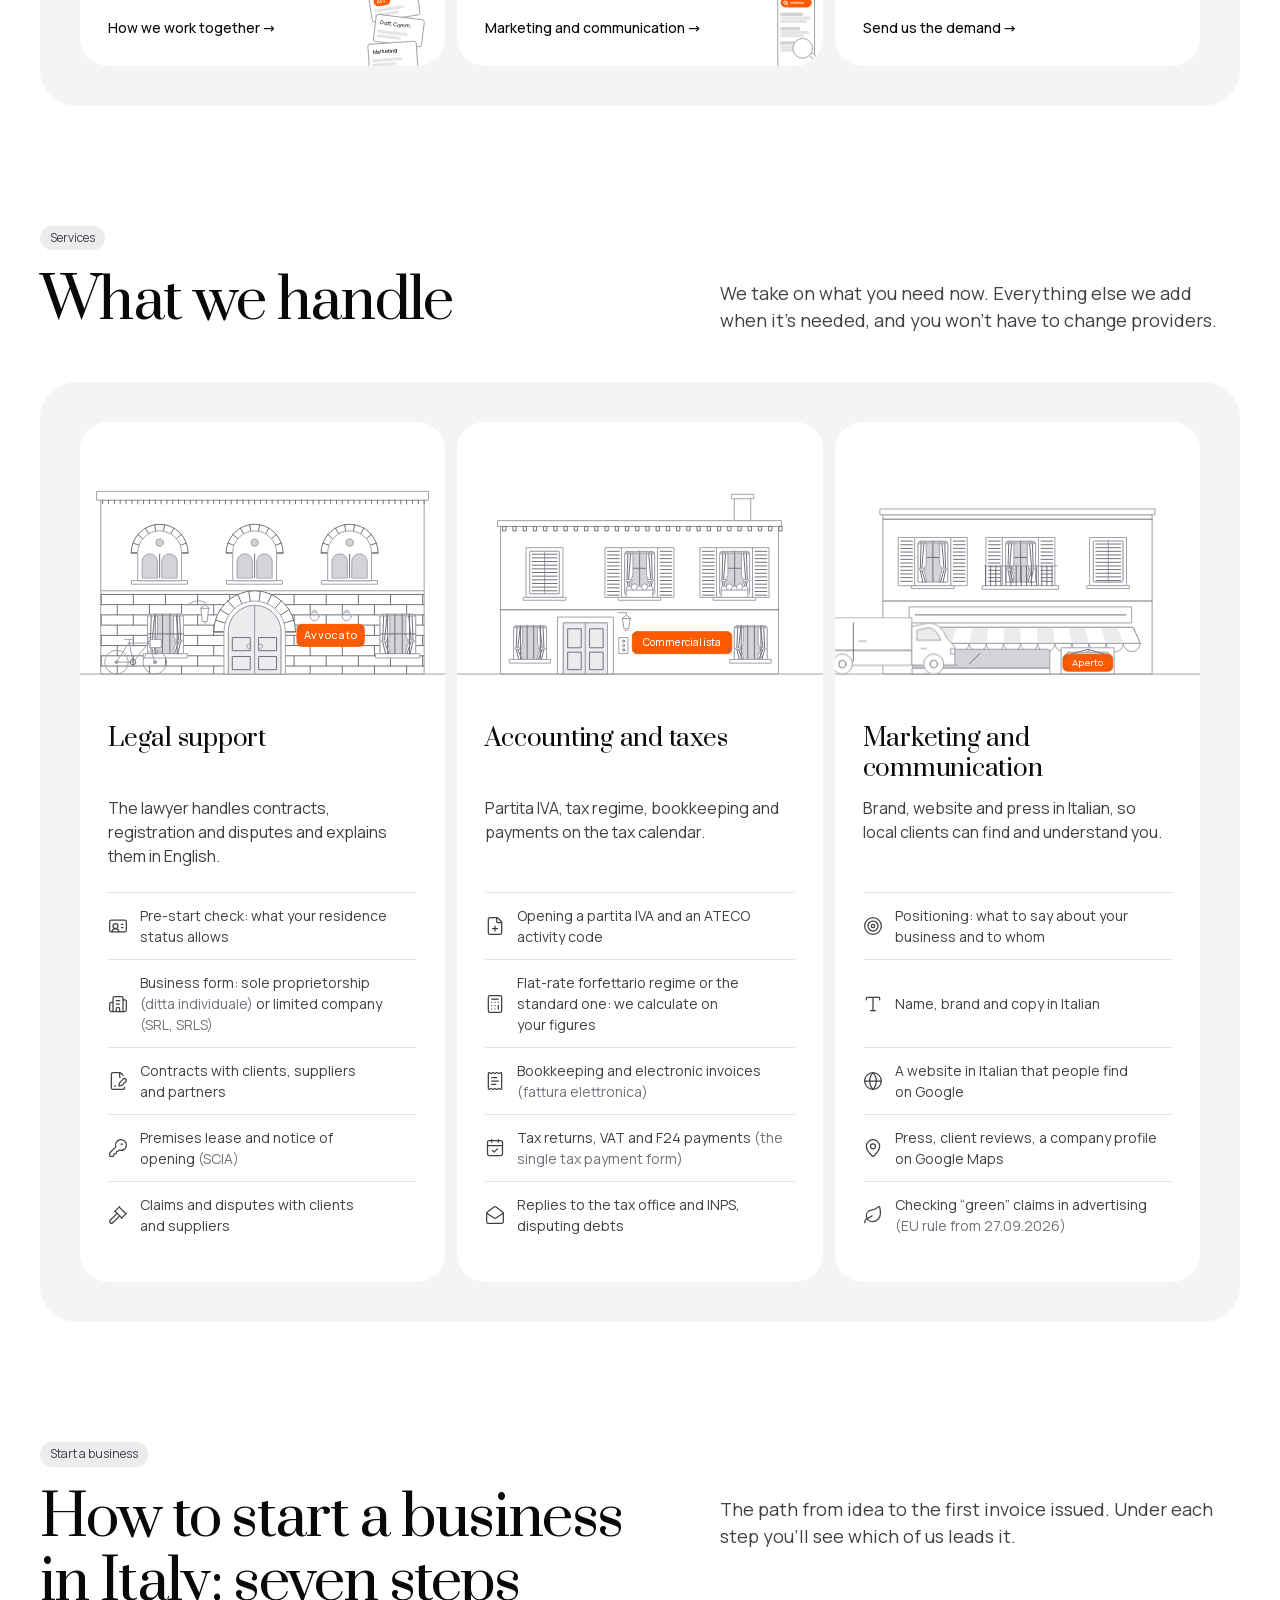
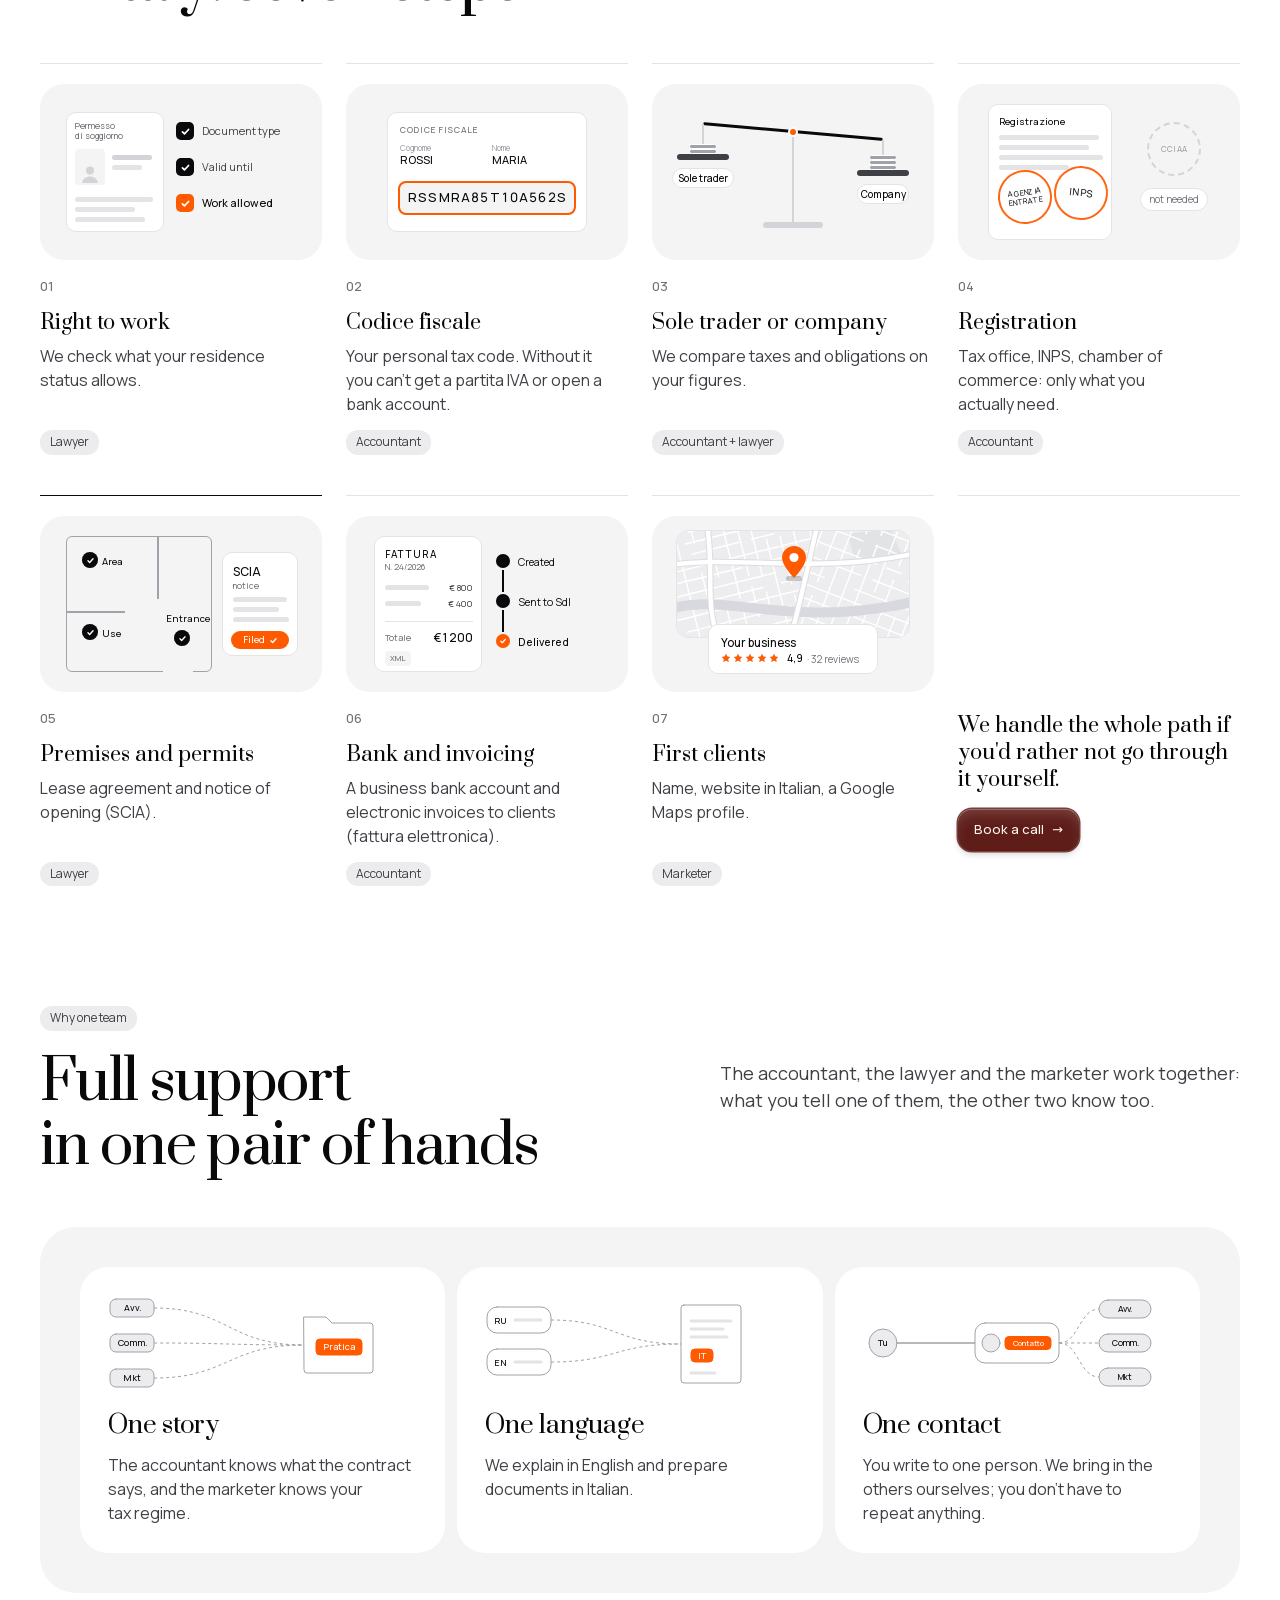
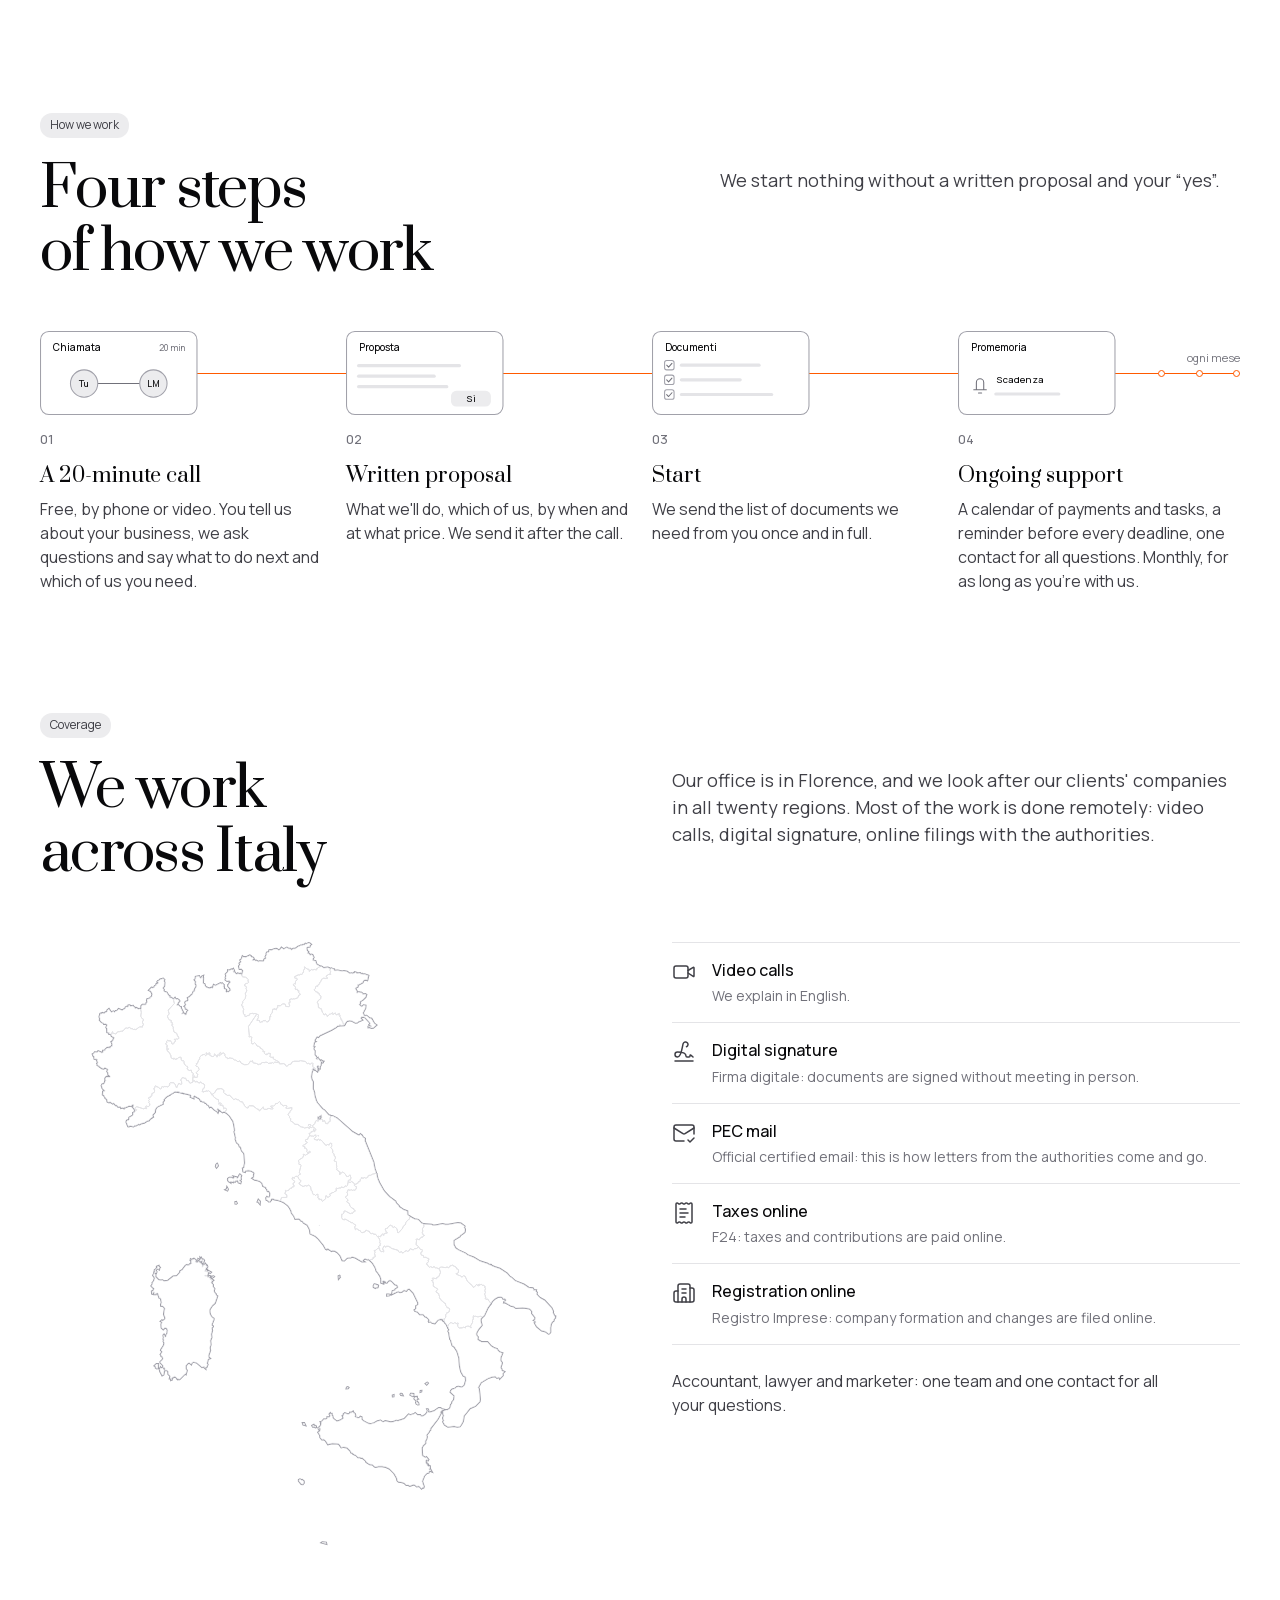
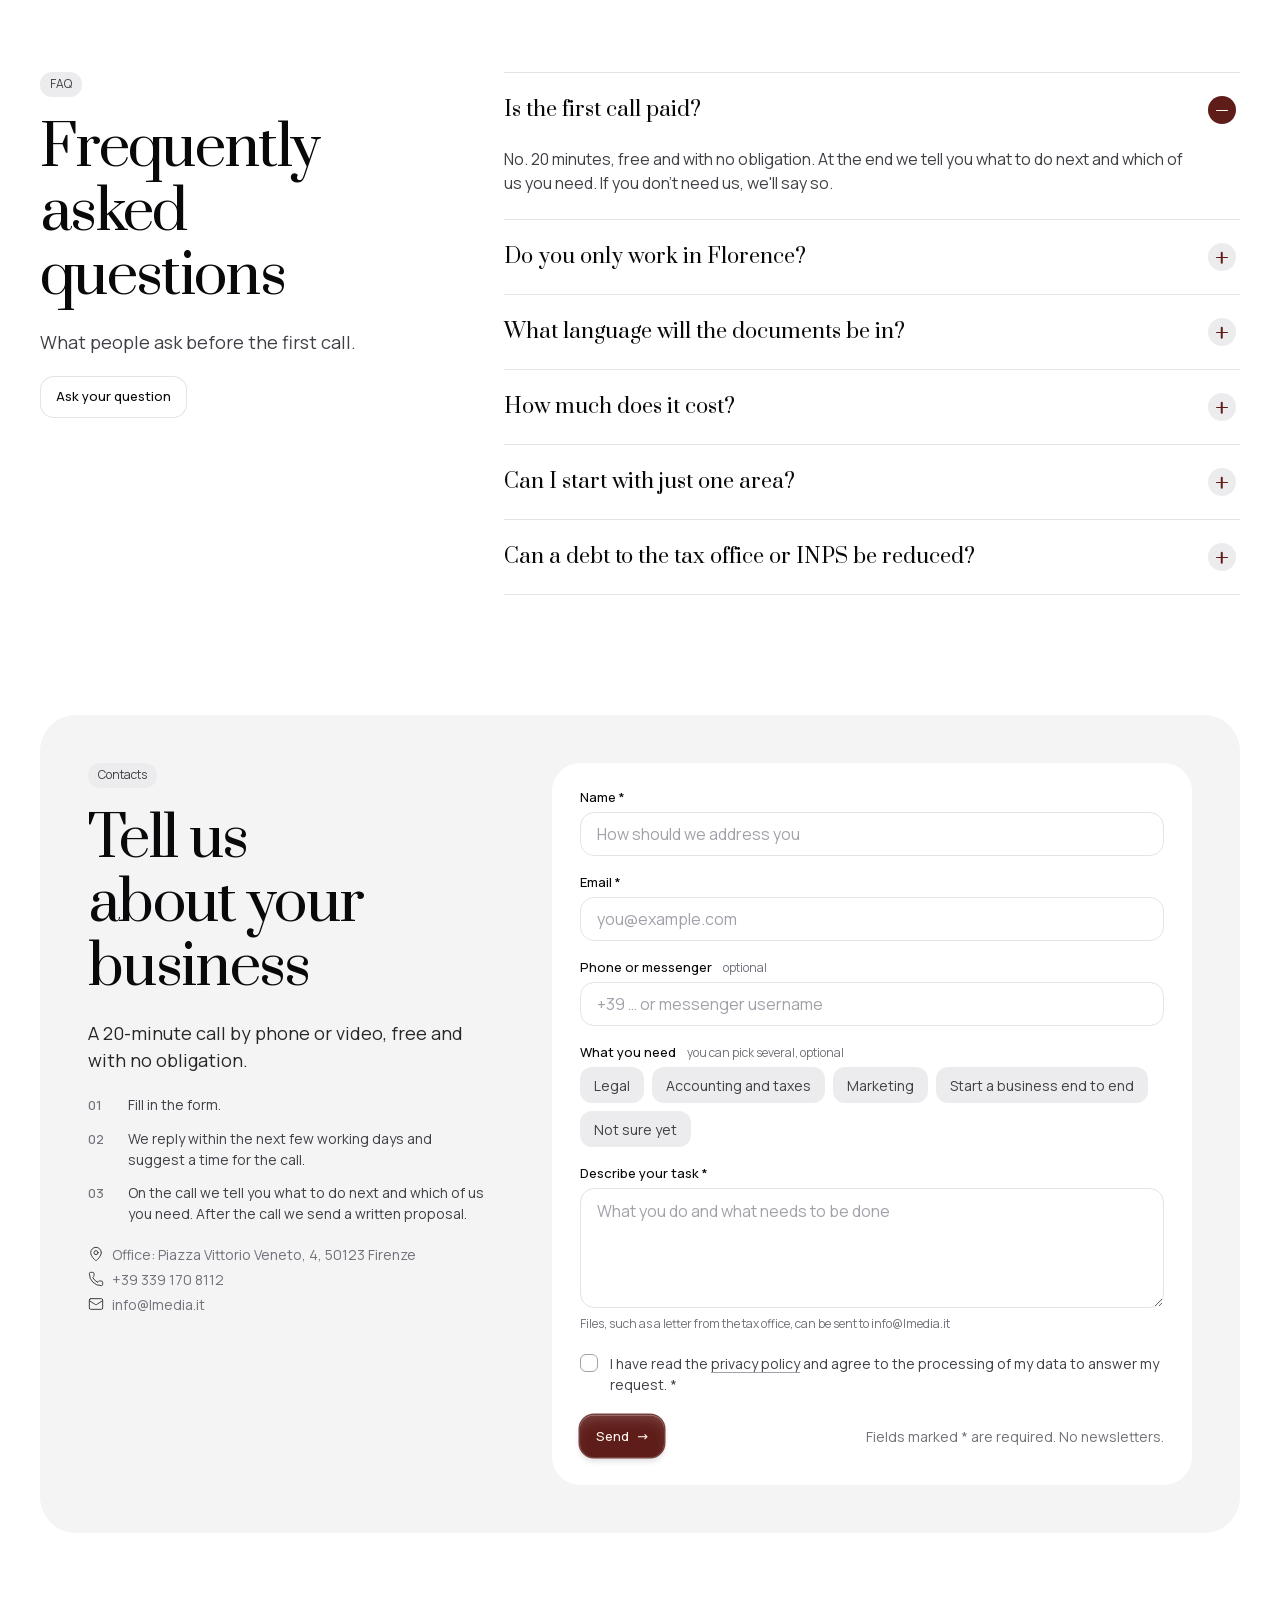
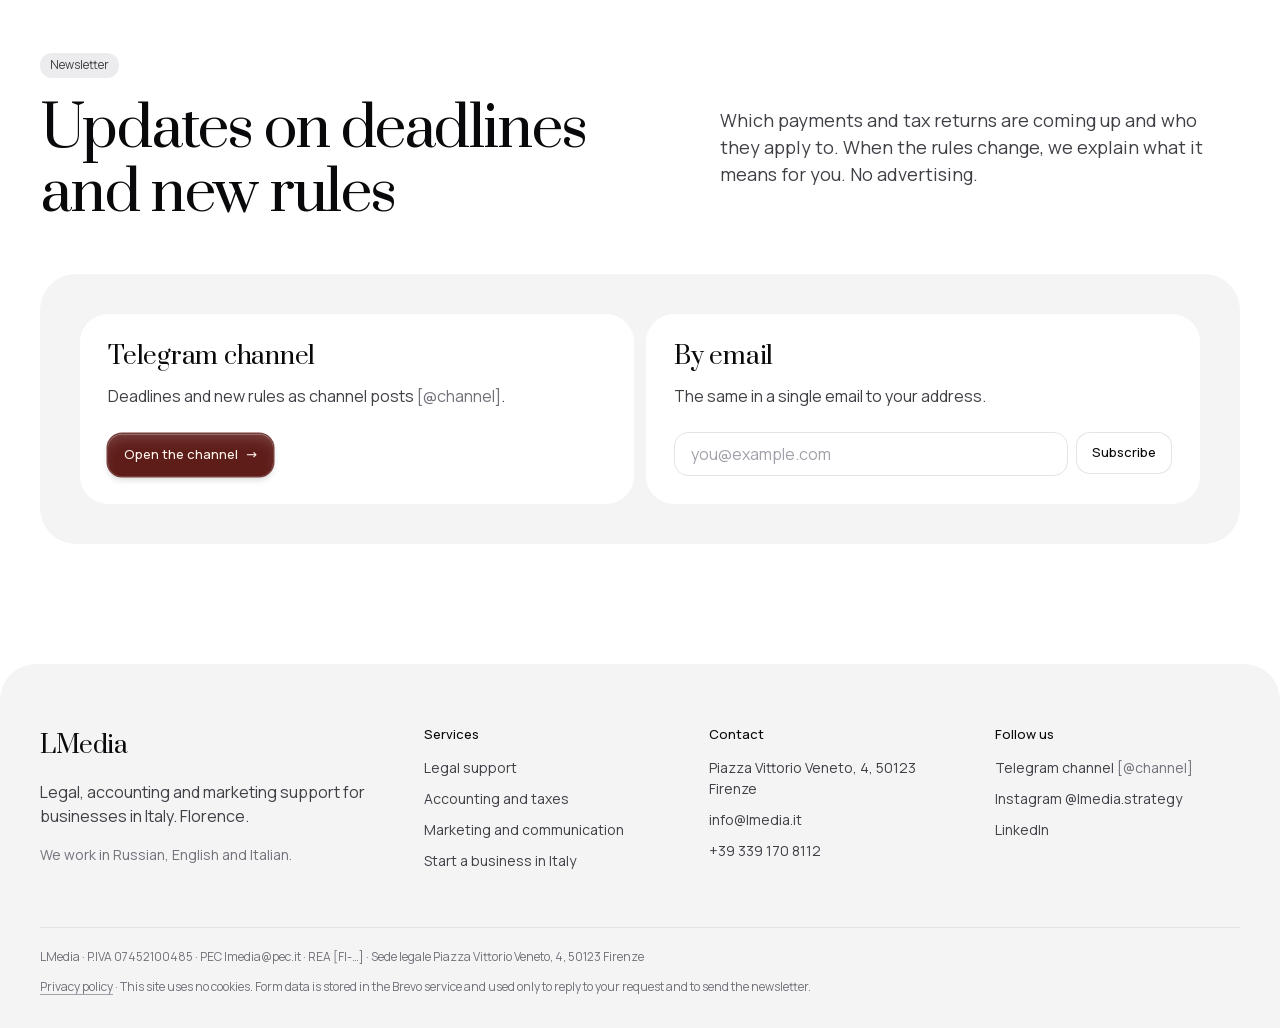
==== commit dfee3d24: "Drop calendar choice from the contact steps text Co-Authored-By: Claude Opus 5.5 <noreply@anthropic." ====
--- a/en/index.html
+++ b/en/index.html
@@ -2033,8 +2033,8 @@
         <h2 class="h2">Tell us<br> about your business</h2>
         <p class="lead">A 20-minute call by phone or video, free and with no obligation.</p>
         <ol class="next">
-          <li><b>01</b><span>Fill in the form or pick a call time straight away.</span></li>
-          <li><b>02</b><span>We reply within the next few working days and suggest a time if you haven't picked one.</span></li>
+          <li><b>01</b><span>Fill in the form.</span></li>
+          <li><b>02</b><span>We reply within the next few working days and suggest a time for the call.</span></li>
           <li><b>03</b><span>On the call we tell you what to do next and which of us you need. After the call we send a written proposal.</span></li>
         </ol>
         <a class="btn btn--secondary" href="#" hidden>Pick a time in the calendar</a>
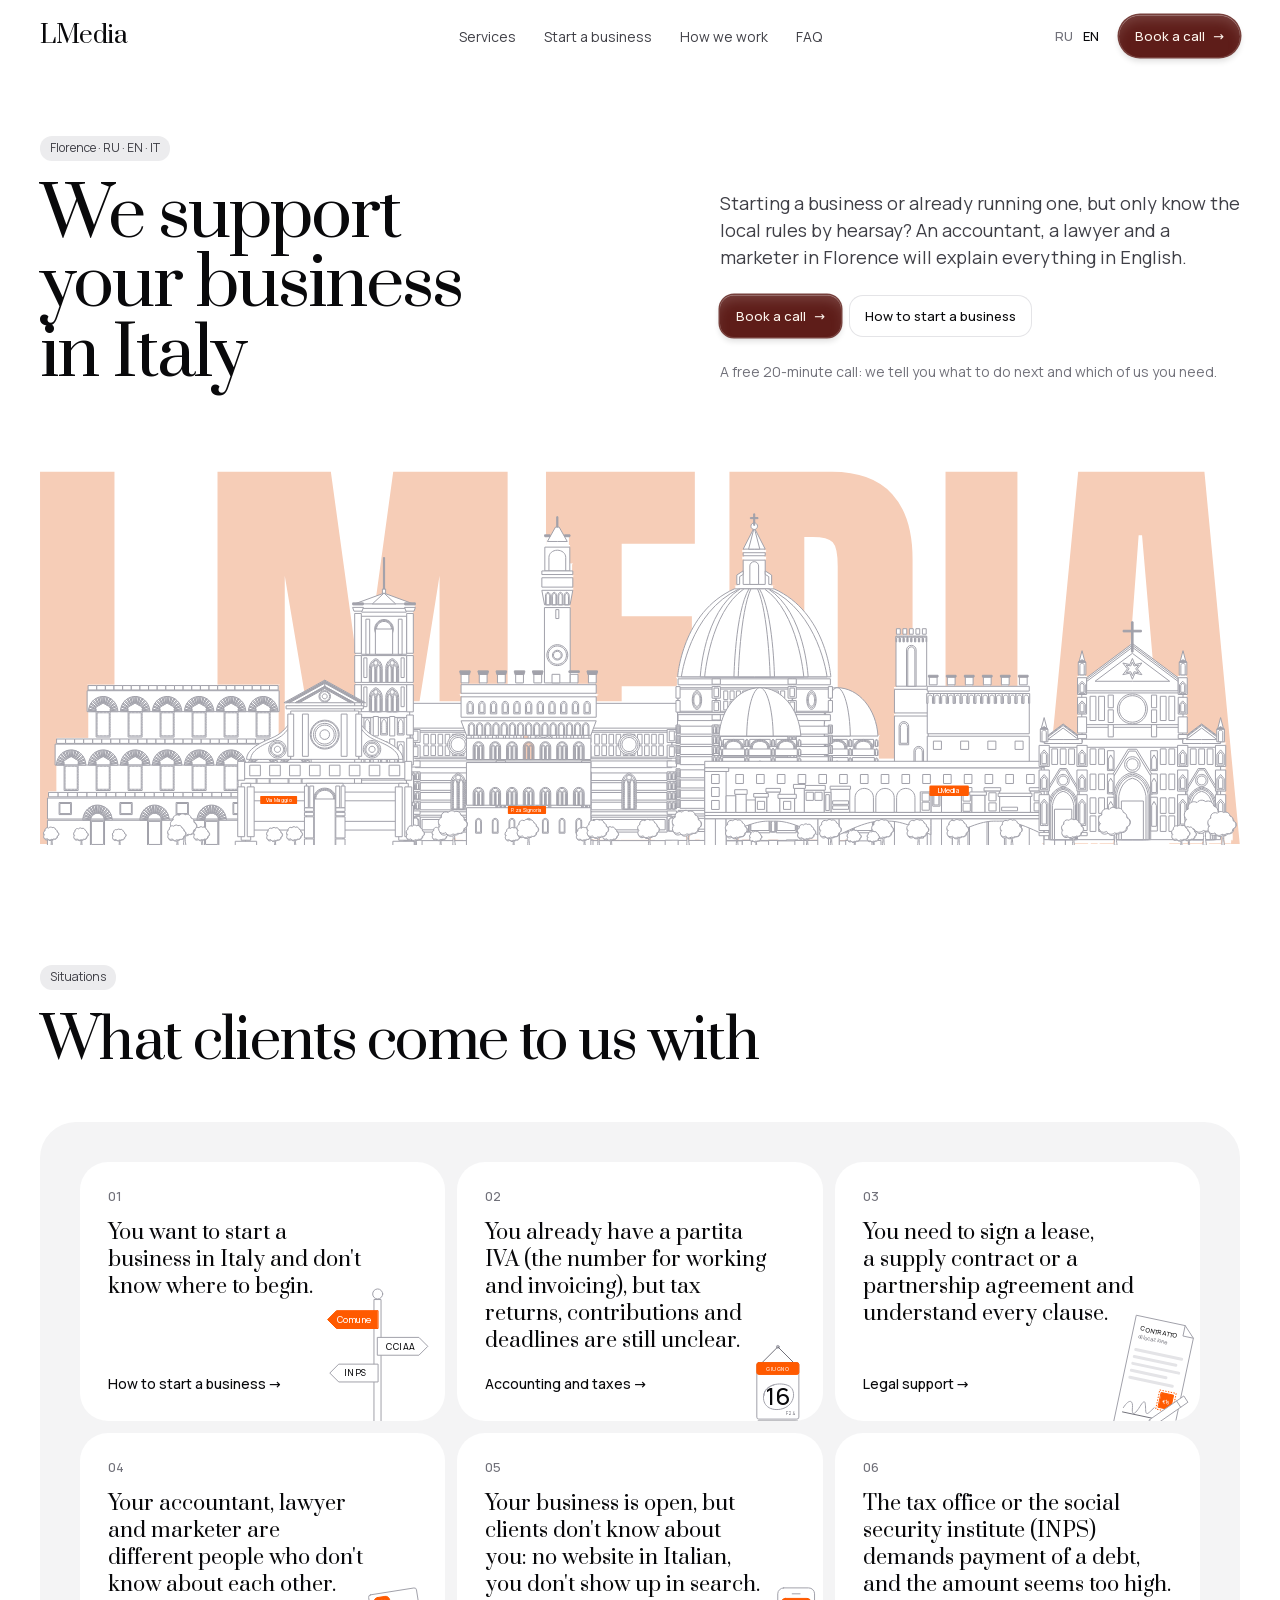
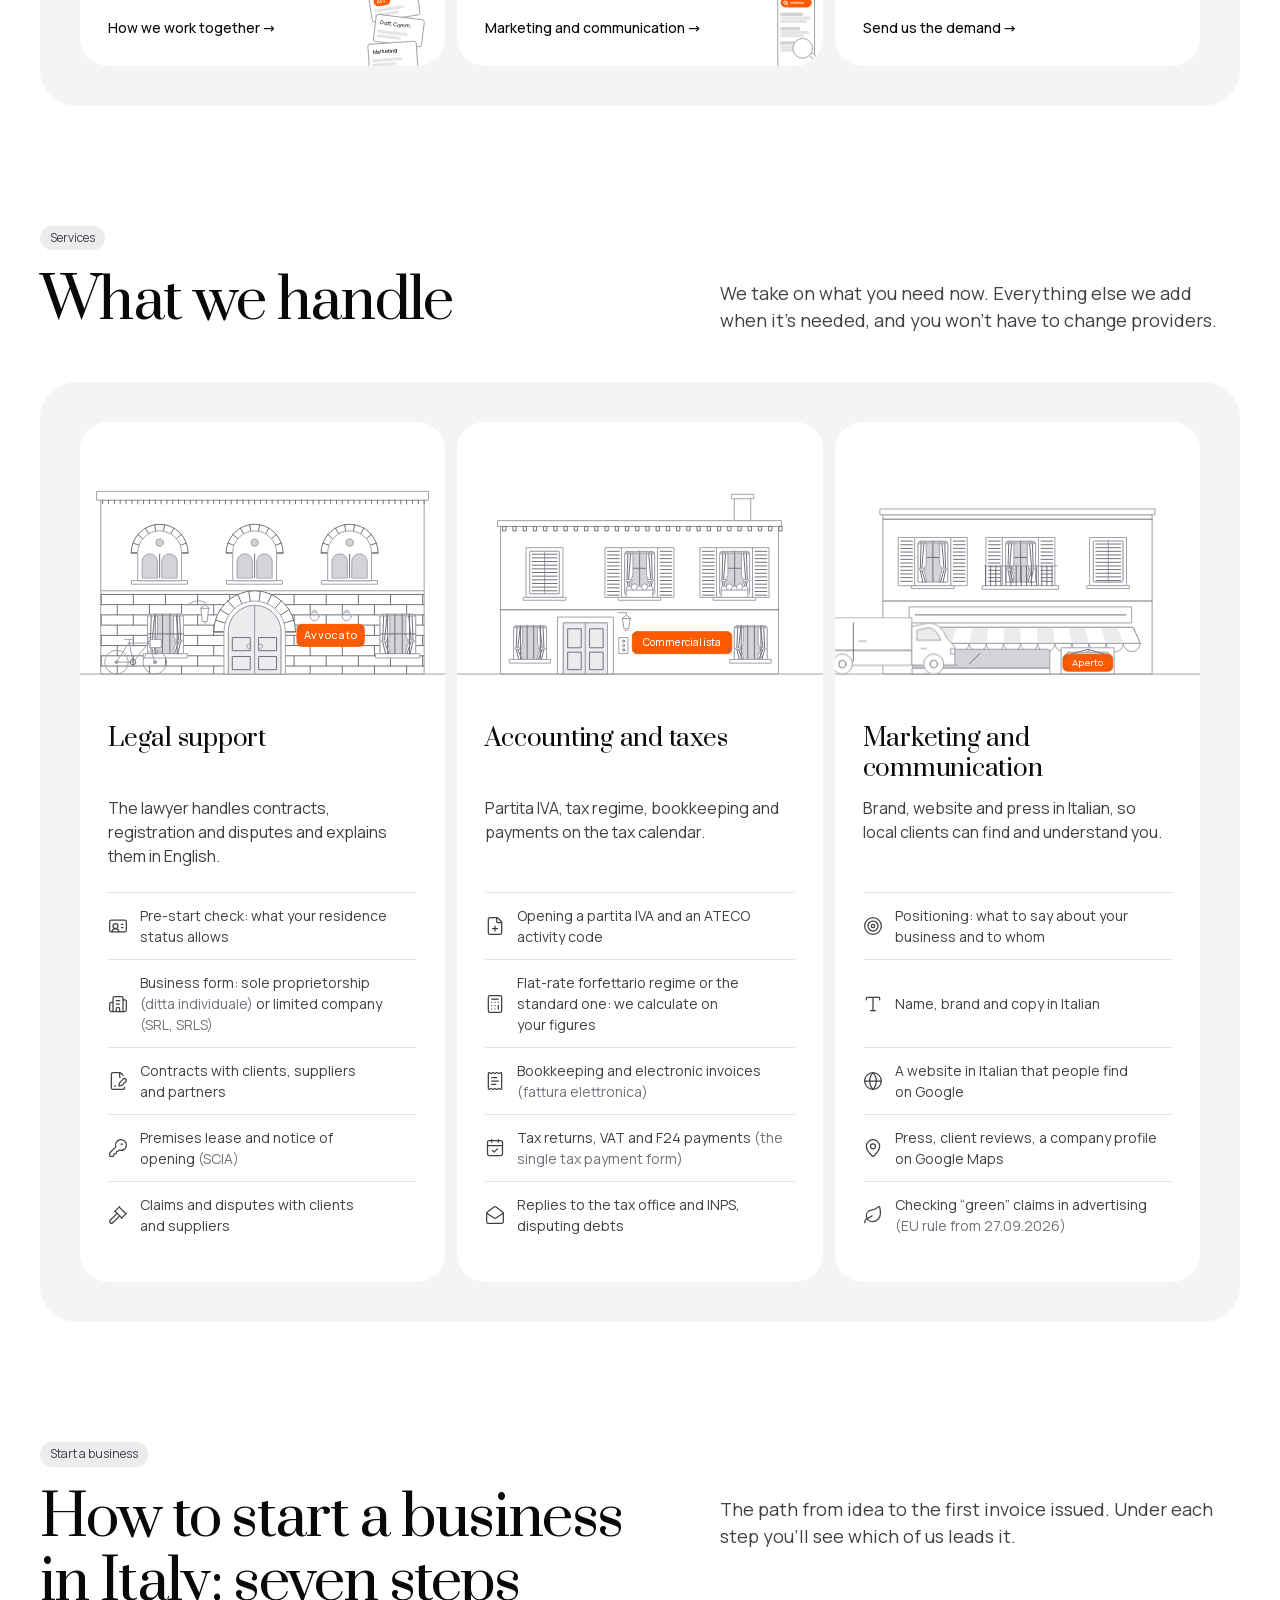
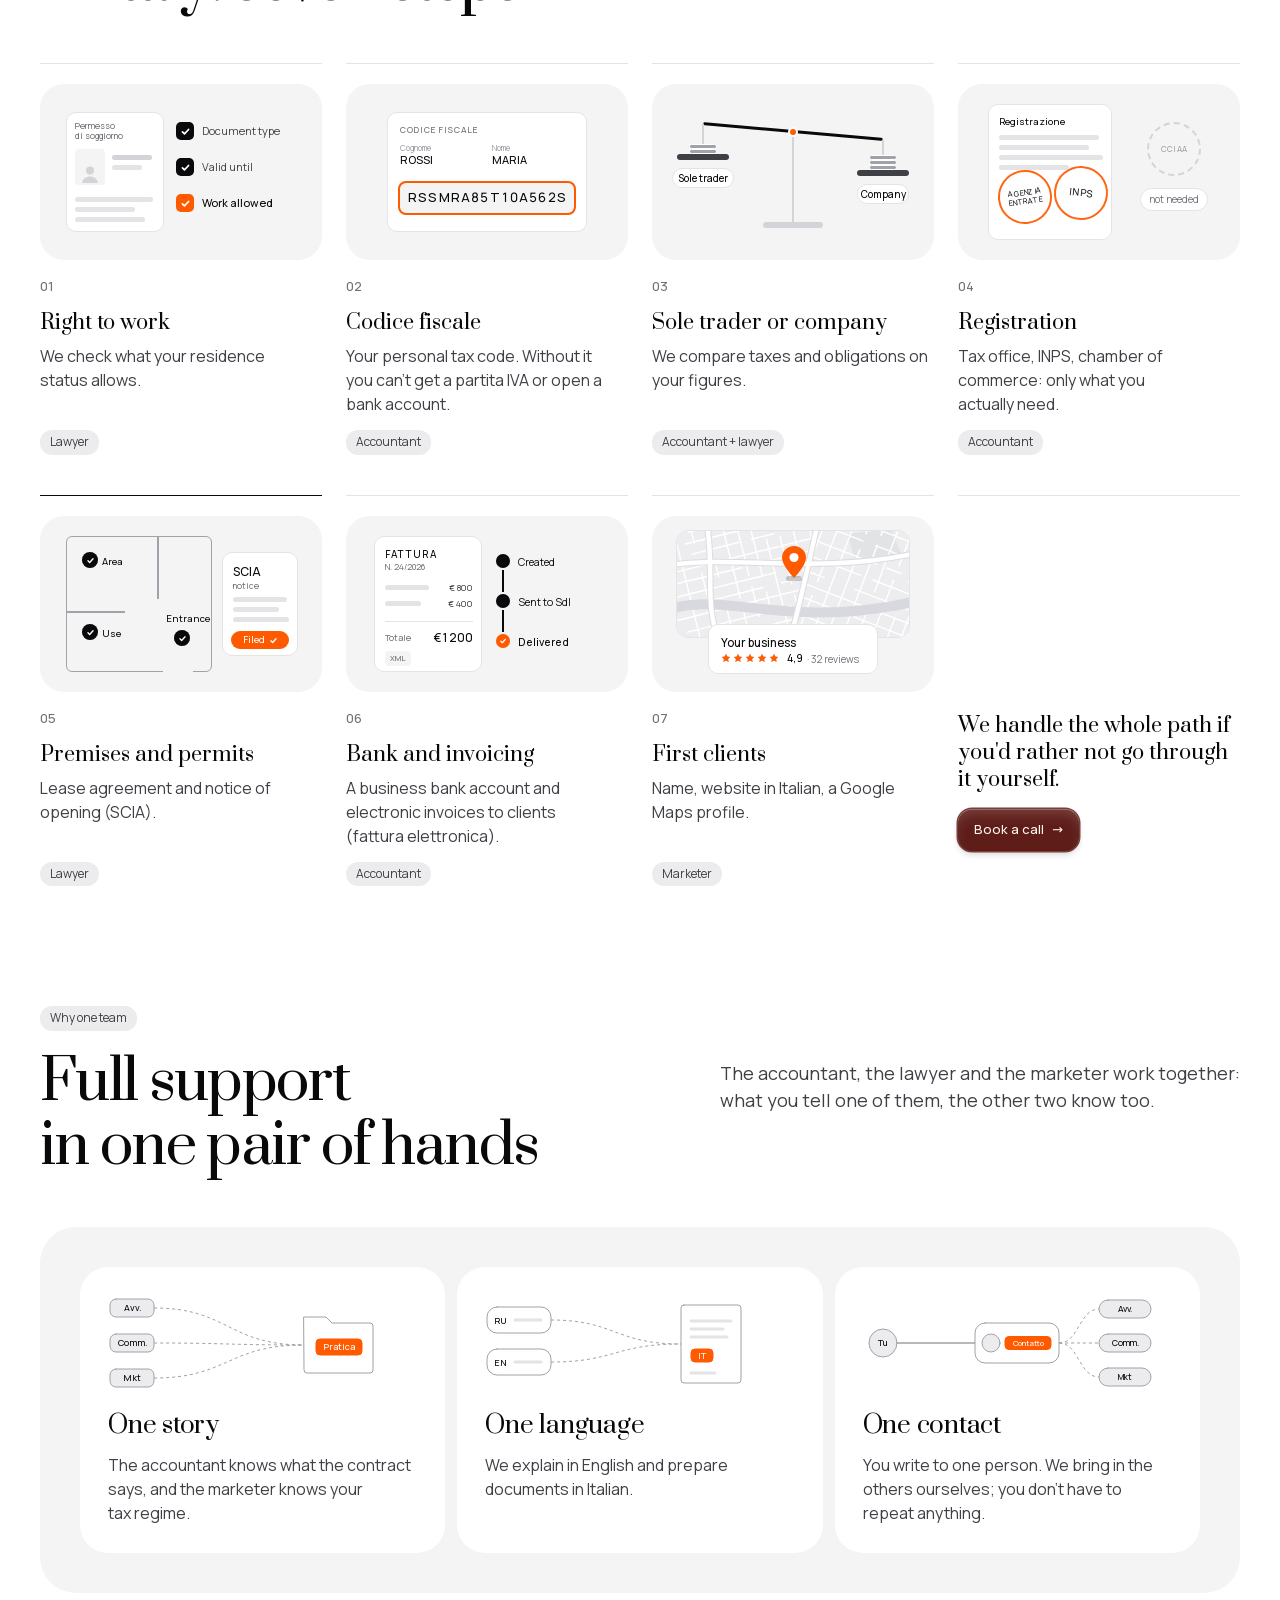
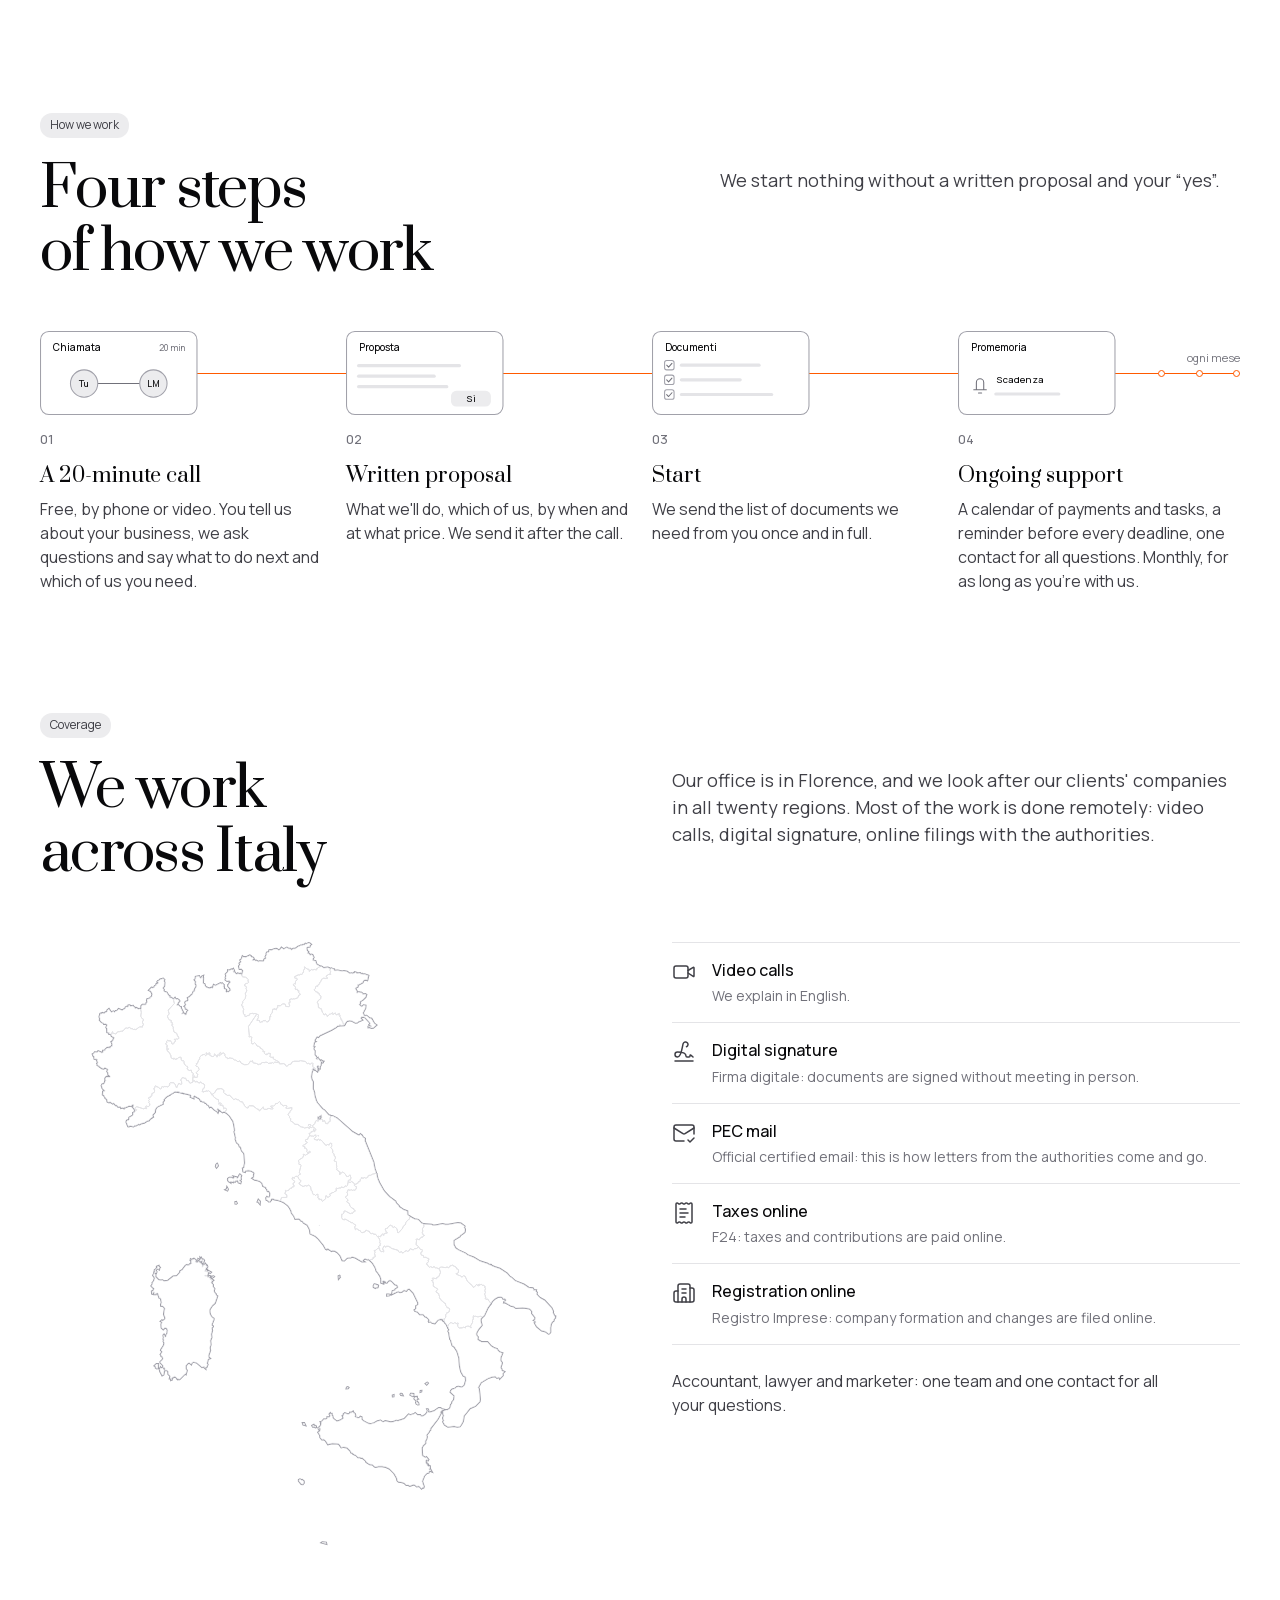
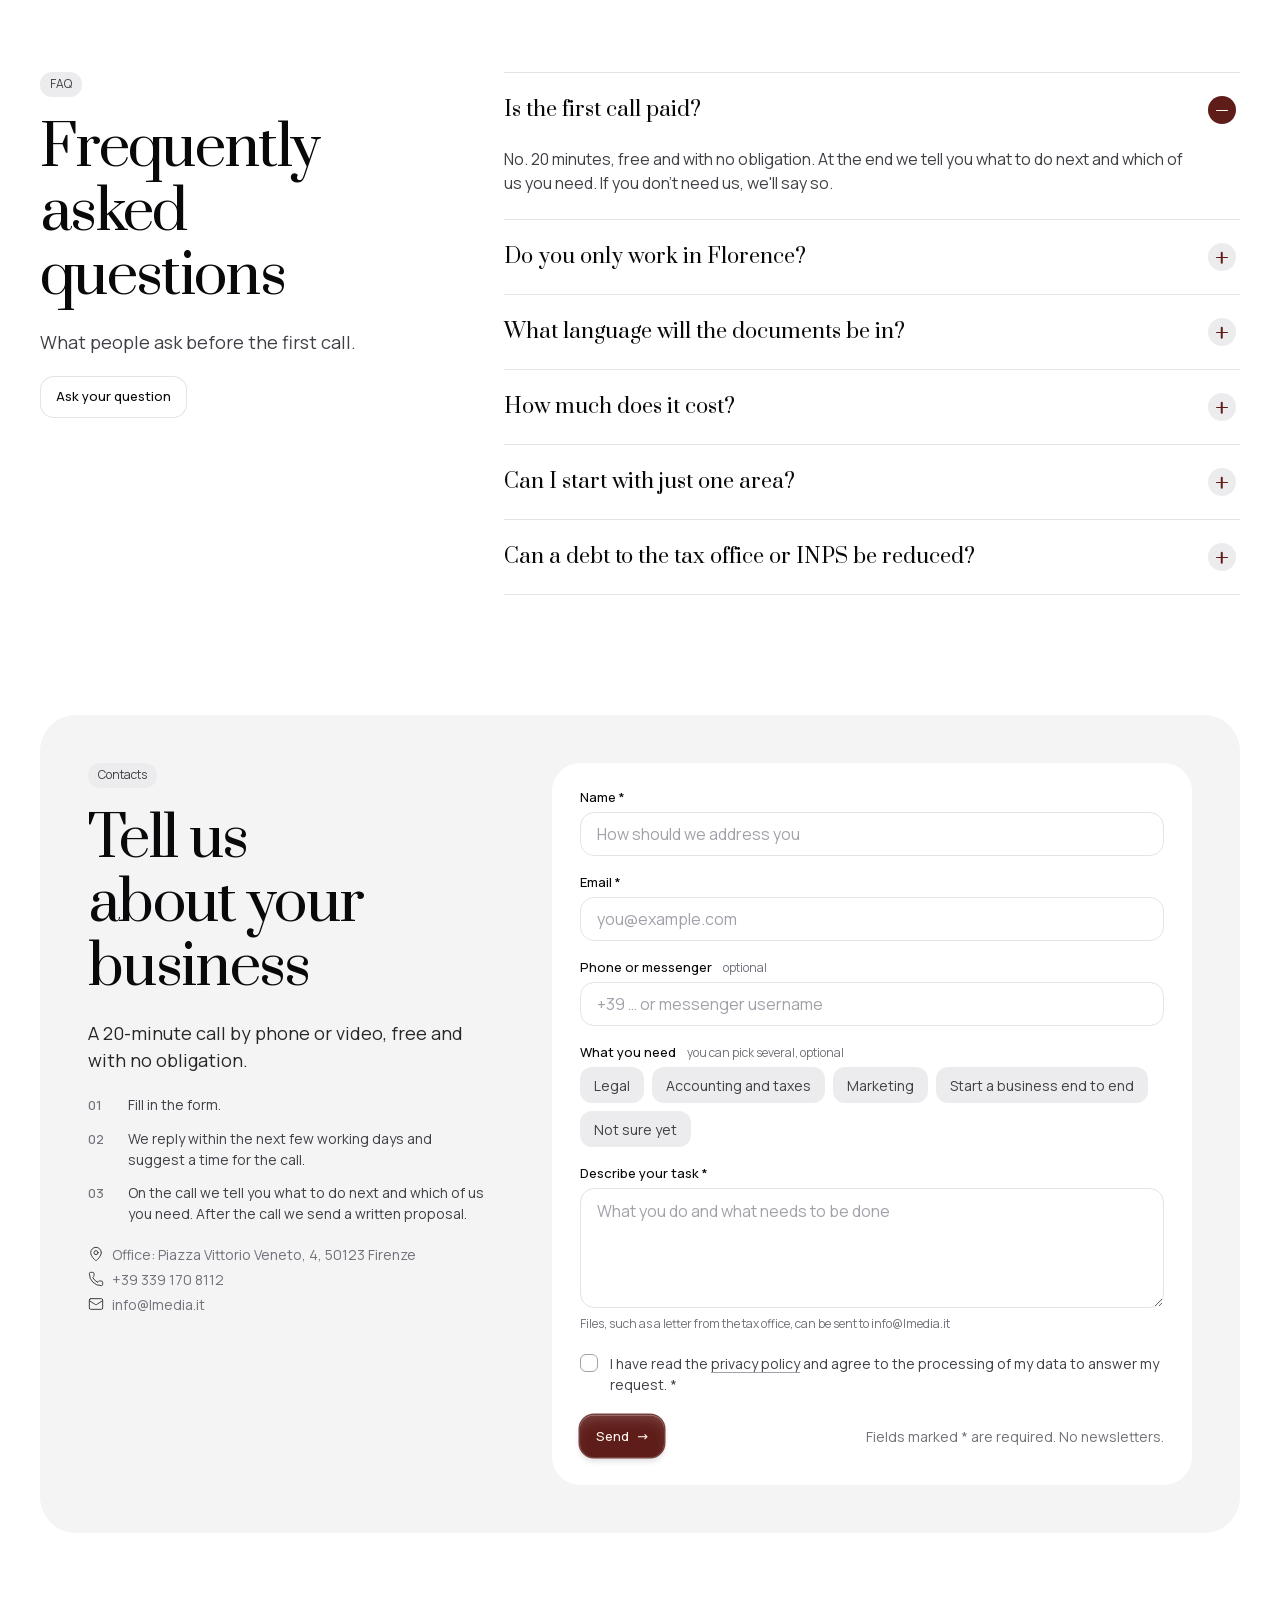
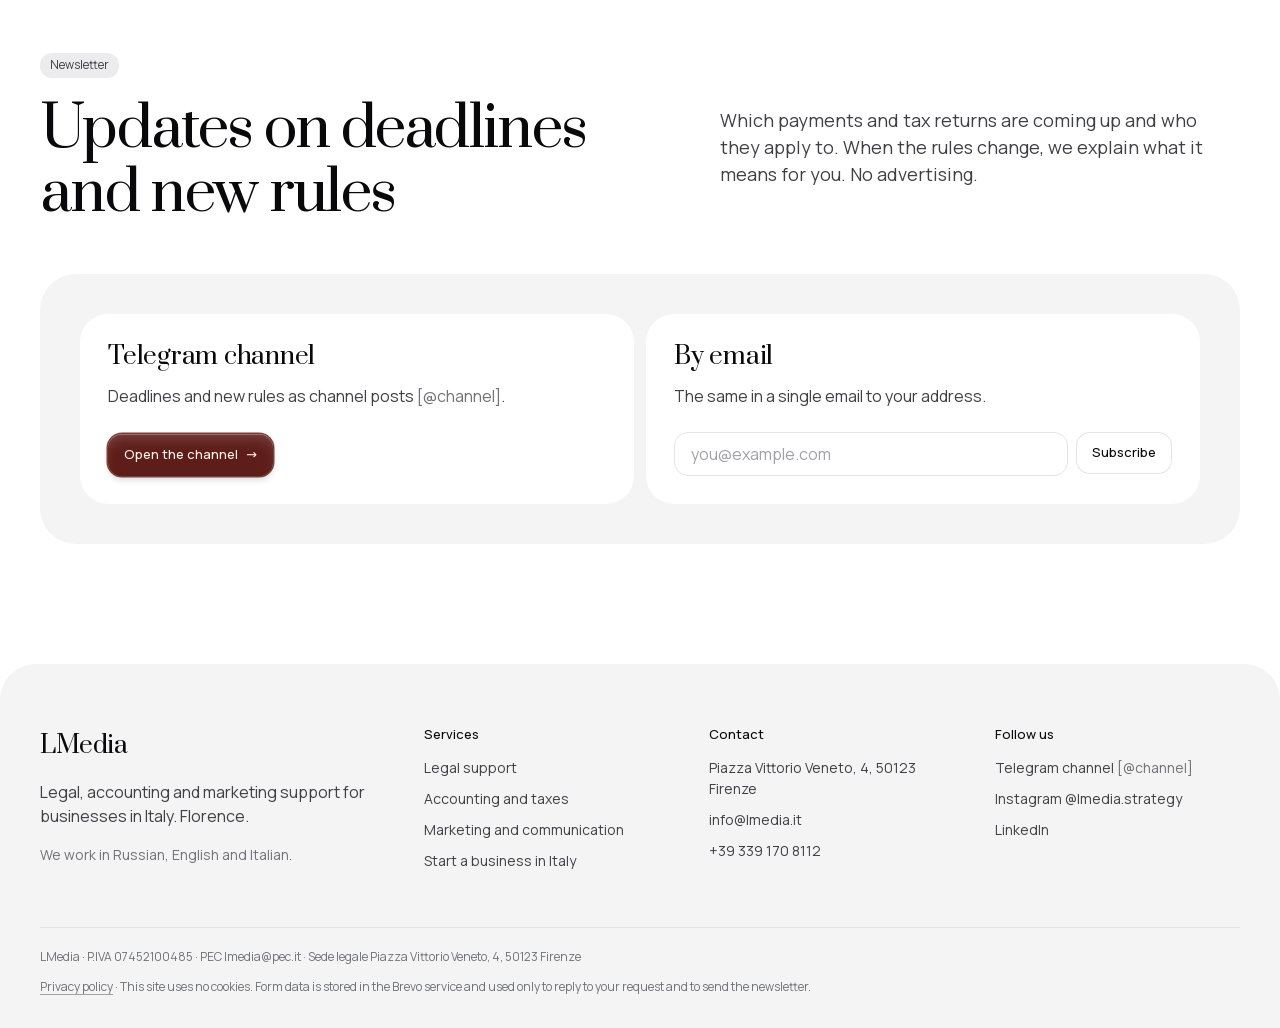
==== commit 5df17724: "Remove the REA placeholder from the footer Co-Authored-By: Claude Opus 5.5 <noreply@anthropic.com>" ====
--- a/en/index.html
+++ b/en/index.html
@@ -2211,7 +2211,7 @@
       </div>
     </div>
     <div class="ftr__legal">
-      <span>LMedia · P.IVA 07452100485 · PEC lmedia@pec.it · REA <span class="ph">[FI-…]</span> · Sede legale Piazza Vittorio Veneto, 4, 50123 Firenze</span>
+      <span>LMedia · P.IVA 07452100485 · PEC lmedia@pec.it · Sede legale Piazza Vittorio Veneto, 4, 50123 Firenze</span>
       <span><a href="privacy.html">Privacy policy</a> · This site uses no cookies. Form data is stored in the Brevo service and used only to reply to your request and to send the newsletter.</span>
     </div>
   </div>
